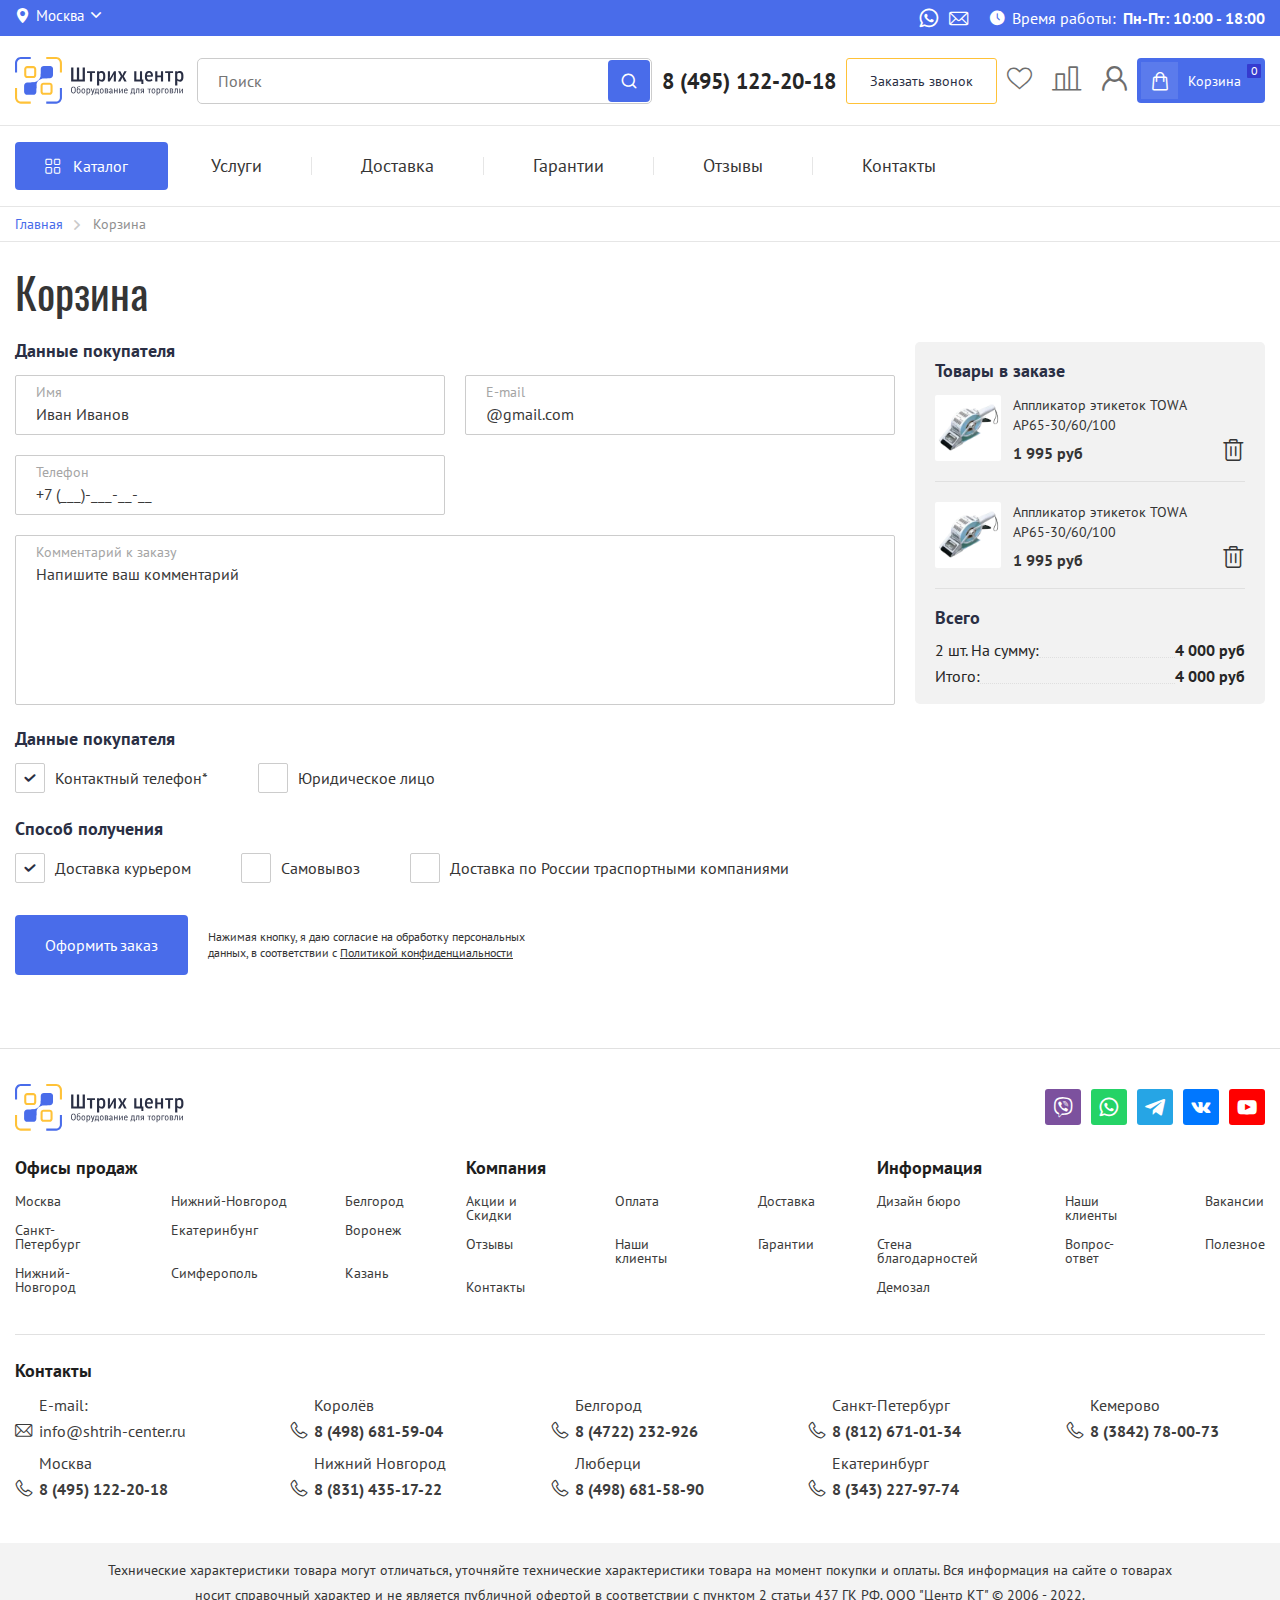
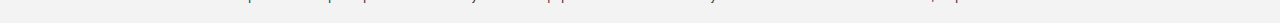
==== cart.html @ 1da23b83 "Add files via upload" ====
<!DOCTYPE html>
<html lang="ru">

<head>
	<title>Главная</title>
	<meta charset="UTF-8">
	<meta name="format-detection" content="telephone=no">
	<link rel="stylesheet" href="css/style.min.css?_v=20230506173852">
	<meta name="viewport" content="width=device-width, initial-scale=1.0">
</head>

<body>
	<div class="wrapper">
		<header class="header" data-scroll="350">
			<!-- <div class="header__mobile">
		<div class="header__menu menu">
			<button type="button" class="menu__icon icon-menu"><span></span></button>
			<nav class="menu__body">
				<ul class="menu__list">
					<li class="menu__item"><a href="" class="menu__link"></a></li>
				</ul>
			</nav>
		</div>
	</div> -->
			<div class="header__top">
				<div class="header__container">

					<div class="header__city">
						<butotn class="header__city-title _icon-arrow">
							<span class="_icon-location-full">Москва</span>
						</butotn>
						<div class="header__city-wrapper" hidden>
							<p class="header__city-wrapper-title">
								Ваш город: <span>Москва</span>
							</p>
							<div class="header__city-list">
								<p class="header__city-list-title">
									Неправильно определили? Выберите из списка:
								</p>
								<ul class="header__city-ul">
									<li><a href="#">Калининград</a></li>
									<li><a href="#">Белгород</a></li>
									<li><a href="#">Самара</a></li>
									<li><a href="#">Курган</a></li>
									<li><a href="#">Краснодар</a></li>
									<li><a href="#">Волгоград</a></li>
									<li><a href="#">Красноярск</a></li>
									<li><a href="#">Тюмень</a></li>
									<li><a href="#">Севастополь</a></li>
								</ul>
							</div>
							<form action="#" class="header__city-form">
								<p class="header__city-form-title">
									Или укажите в строке ниже:
								</p>
								<div class="header__city-input-wrapper">
									<input autocomplete="off" type="text" name="city" data-required data-error="" class="header__city-input input">
									<input type="submit" value="Выбрать" class="header__city-btn blue-btn">
								</div>
							</form>
						</div>
					</div>
					<div class="header__contacts">
						<a href="#" data-popup="#callback" class="header__order-call--top">Заказать звонок</a>

						<div class="header__contacts-links">
							<a href="tel:84951222018" class="header__contact-link _icon-phone"></a>
							<a href="#" class="header__contact-link _icon-whatsapp"></a>
							<a href="mailto:#" class="header__contact-link _icon-mail"></a>
						</div>
						<p class="header__contact-time _icon-clock">
							Время работы: <span>Пн-Пт: 10:00 - 18:00</span>
						</p>
					</div>
				</div>
			</div>
			<div class="header__middle" data-lp>
				<div class="header__container">
					<a href="index.html" class="header__logo">
						<img src="img/logo.svg" alt="logo">
					</a>
					<div class="header__bottom-wrapper">
						<div class="header__catalog catalog catalog--middle">
							<button class="catalog__btn catalog__btn--middle blue-btn _icon-squares">Каталог</button>
							<div class="catalog__wrapper" hidden>
								<div class="catalog__main">
									<div data-tabs class="catalog__tabs-main">
										<nav data-tabs-titles class="catalog__navigation catalog__navigation-main">
											<button type="submit" class="catalog__title _tab-active">
												<div class="catalog__img-wrapper">
													<picture><source srcset="img/mini-icons/1.webp" type="image/webp"><img src="img/mini-icons/1.png" alt="Image"></picture>
												</div>
												<span class="_icon-arrow">Оборудование штрих-кодирования</span>
											</button>
											<button type="submit" class="catalog__title">
												<div class="catalog__img-wrapper">
													<picture><source srcset="img/mini-icons/2.webp" type="image/webp"><img src="img/mini-icons/2.png" alt="Image"></picture>
												</div>
												<span class="_icon-arrow">Банковское оборудование</span>
											</button>
											<button type="submit" class="catalog__title">
												<div class="catalog__img-wrapper">
													<picture><source srcset="img/mini-icons/3.webp" type="image/webp"><img src="img/mini-icons/3.png" alt="Image"></picture>
												</div>
												<span class="_icon-arrow">Электронное торговое оборудование</span>
											</button>
											<button type="submit" class="catalog__title">
												<div class="catalog__img-wrapper">
													<picture><source srcset="img/mini-icons/4.webp" type="image/webp"><img src="img/mini-icons/4.png" alt="Image"></picture>
												</div>
												<span class="_icon-arrow">Оборудование для торговли</span>
											</button>
										</nav>
										<div data-tabs-body class="catalog__content">
											<div class="catalog__body catalog__body--second">
												<div data-tabs class="catalog__tabs">
													<nav data-tabs-titles class="catalog__navigation catalog__navigation--second">
														<button type="submit" class="catalog__title _tab-active">
															<div class="catalog__img-wrapper">
																<picture><source srcset="img/mini-icons/5.webp" type="image/webp"><img src="img/mini-icons/5.png" alt="Image"></picture>
															</div>
															<span class="_icon-arrow">Ручные терминалы сбора данных (2032)</span>
														</button>
														<button type="submit" class="catalog__title">
															<div class="catalog__img-wrapper">
																<picture><source srcset="img/mini-icons/6.webp" type="image/webp"><img src="img/mini-icons/6.png" alt="Image"></picture>
															</div>
															<span class="_icon-arrow">Планшетные терминалы сбора данных (168)</span>
														</button>
														<button type="submit" class="catalog__title">
															<div class="catalog__img-wrapper">
																<picture><source srcset="img/mini-icons/7.webp" type="image/webp"><img src="img/mini-icons/7.png" alt="Image"></picture>
															</div>
															<span class="_icon-arrow">Терминалы сбора данных на транспорт (290)</span>
														</button>
														<button type="submit" class="catalog__title">
															<div class="catalog__img-wrapper">
																<picture><source srcset="img/mini-icons/8.webp" type="image/webp"><img src="img/mini-icons/8.png" alt="Image"></picture>
															</div>
															<span class="_icon-arrow">Научные терминалы сбора данных (110)</span>
														</button>
													</nav>
													<div data-tabs-body class="catalog__content">
														<div class="catalog__body">
															<ul class="catalog__ul">
																<li><a href="#" class="_icon-arrow">
																		Термопринтеры
																	</a></li>
																<li><a href="#" class="_icon-arrow">
																		Термотрансферные принтеры
																	</a></li>
																<li><a href="#" class="_icon-arrow">
																		Настольные принтеры
																	</a></li>
																<li><a href="#" class="_icon-arrow">
																		Коммерческие принтеры
																	</a></li>
																<li><a href="#" class="_icon-arrow">
																		Промышленные принтеры
																	</a></li>
																<li><a href="#" class="_icon-arrow">
																		Мобильные (портативные)принтеры
																	</a></li>
																<li><a href="#" class="_icon-arrow">
																		RFID принтеры
																	</a></li>
																<li><a href="#" class="_icon-arrow">
																		Специальные принтеры
																	</a></li>
															</ul>
														</div>
														<div class="catalog__body">
															<ul class="catalog__ul">
																<li><a href="#" class="_icon-arrow">
																		2 Термопринтеры
																	</a></li>
																<li><a href="#" class="_icon-arrow">
																		2 Термотрансферные принтеры
																	</a></li>
																<li><a href="#" class="_icon-arrow">
																		2 Настольные принтеры
																	</a></li>
																<li><a href="#" class="_icon-arrow">
																		2 Коммерческие принтеры
																	</a></li>
																<li><a href="#" class="_icon-arrow">
																		2 Промышленные принтеры
																	</a></li>
																<li><a href="#" class="_icon-arrow">
																		2 Мобильные (портативные)принтеры
																	</a></li>
																<li><a href="#" class="_icon-arrow">
																		2 RFID принтеры
																	</a></li>
																<li><a href="#" class="_icon-arrow">
																		2 Специальные принтеры
																	</a></li>
															</ul>
														</div>
														<div class="catalog__body">
															<ul class="catalog__ul">
																<li><a href="#" class="_icon-arrow">
																		Термопринтеры
																	</a></li>
																<li><a href="#" class="_icon-arrow">
																		Термотрансферные принтеры
																	</a></li>
																<li><a href="#" class="_icon-arrow">
																		Настольные принтеры
																	</a></li>
																<li><a href="#" class="_icon-arrow">
																		Коммерческие принтеры
																	</a></li>
																<li><a href="#" class="_icon-arrow">
																		Промышленные принтеры
																	</a></li>
																<li><a href="#" class="_icon-arrow">
																		Мобильные (портативные)принтеры
																	</a></li>
																<li><a href="#" class="_icon-arrow">
																		RFID принтеры
																	</a></li>
																<li><a href="#" class="_icon-arrow">
																		Специальные принтеры
																	</a></li>
															</ul>
														</div>
														<div class="catalog__body">
															<ul class="catalog__ul">
																<li><a href="#" class="_icon-arrow">
																		Термопринтеры
																	</a></li>
																<li><a href="#" class="_icon-arrow">
																		Термотрансферные принтеры
																	</a></li>
																<li><a href="#" class="_icon-arrow">
																		Настольные принтеры
																	</a></li>
																<li><a href="#" class="_icon-arrow">
																		Коммерческие принтеры
																	</a></li>
																<li><a href="#" class="_icon-arrow">
																		Промышленные принтеры
																	</a></li>
																<li><a href="#" class="_icon-arrow">
																		Мобильные (портативные)принтеры
																	</a></li>
																<li><a href="#" class="_icon-arrow">
																		RFID принтеры
																	</a></li>
																<li><a href="#" class="_icon-arrow">
																		Специальные принтеры
																	</a></li>
															</ul>
														</div>
													</div>
												</div>
											</div>
											<div class="catalog__body catalog__body--second">
												<div data-tabs class="catalog__tabs">
													<nav data-tabs-titles class="catalog__navigation catalog__navigation--second">
														<button type="submit" class="catalog__title _tab-active">
															<div class="catalog__img-wrapper">
																<picture><source srcset="img/mini-icons/5.webp" type="image/webp"><img src="img/mini-icons/5.png" alt="Image"></picture>
															</div>
															<span class="_icon-arrow">Ручные терминалы сбора данных (2032)</span>
														</button>
														<button type="submit" class="catalog__title">
															<div class="catalog__img-wrapper">
																<picture><source srcset="img/mini-icons/6.webp" type="image/webp"><img src="img/mini-icons/6.png" alt="Image"></picture>
															</div>
															<span class="_icon-arrow">Планшетные терминалы сбора данных (168)</span>
														</button>
														<button type="submit" class="catalog__title">
															<div class="catalog__img-wrapper">
																<picture><source srcset="img/mini-icons/7.webp" type="image/webp"><img src="img/mini-icons/7.png" alt="Image"></picture>
															</div>
															<span class="_icon-arrow">Терминалы сбора данных на транспорт (290)</span>
														</button>
														<button type="submit" class="catalog__title">
															<div class="catalog__img-wrapper">
																<picture><source srcset="img/mini-icons/8.webp" type="image/webp"><img src="img/mini-icons/8.png" alt="Image"></picture>
															</div>
															<span class="_icon-arrow">Научные терминалы сбора данных (110)</span>
														</button>
													</nav>
													<div data-tabs-body class="catalog__content">
														<div class="catalog__body">
															<ul class="catalog__ul">
																<li><a href="#" class="_icon-arrow">
																		Термопринтеры
																	</a></li>
																<li><a href="#" class="_icon-arrow">
																		Термотрансферные принтеры
																	</a></li>
																<li><a href="#" class="_icon-arrow">
																		Настольные принтеры
																	</a></li>
																<li><a href="#" class="_icon-arrow">
																		Коммерческие принтеры
																	</a></li>
																<li><a href="#" class="_icon-arrow">
																		Промышленные принтеры
																	</a></li>
																<li><a href="#" class="_icon-arrow">
																		Мобильные (портативные)принтеры
																	</a></li>
																<li><a href="#" class="_icon-arrow">
																		RFID принтеры
																	</a></li>
																<li><a href="#" class="_icon-arrow">
																		Специальные принтеры
																	</a></li>
															</ul>
														</div>
														<div class="catalog__body">
															<ul class="catalog__ul">
																<li><a href="#" class="_icon-arrow">
																		2 Термопринтеры
																	</a></li>
																<li><a href="#" class="_icon-arrow">
																		2 Термотрансферные принтеры
																	</a></li>
																<li><a href="#" class="_icon-arrow">
																		2 Настольные принтеры
																	</a></li>
																<li><a href="#" class="_icon-arrow">
																		2 Коммерческие принтеры
																	</a></li>
																<li><a href="#" class="_icon-arrow">
																		2 Промышленные принтеры
																	</a></li>
																<li><a href="#" class="_icon-arrow">
																		2 Мобильные (портативные)принтеры
																	</a></li>
																<li><a href="#" class="_icon-arrow">
																		2 RFID принтеры
																	</a></li>
																<li><a href="#" class="_icon-arrow">
																		2 Специальные принтеры
																	</a></li>
															</ul>
														</div>
														<div class="catalog__body">
															<ul class="catalog__ul">
																<li><a href="#" class="_icon-arrow">
																		Термопринтеры
																	</a></li>
																<li><a href="#" class="_icon-arrow">
																		Термотрансферные принтеры
																	</a></li>
																<li><a href="#" class="_icon-arrow">
																		Настольные принтеры
																	</a></li>
																<li><a href="#" class="_icon-arrow">
																		Коммерческие принтеры
																	</a></li>
																<li><a href="#" class="_icon-arrow">
																		Промышленные принтеры
																	</a></li>
																<li><a href="#" class="_icon-arrow">
																		Мобильные (портативные)принтеры
																	</a></li>
																<li><a href="#" class="_icon-arrow">
																		RFID принтеры
																	</a></li>
																<li><a href="#" class="_icon-arrow">
																		Специальные принтеры
																	</a></li>
															</ul>
														</div>
														<div class="catalog__body">
															<ul class="catalog__ul">
																<li><a href="#" class="_icon-arrow">
																		Термопринтеры
																	</a></li>
																<li><a href="#" class="_icon-arrow">
																		Термотрансферные принтеры
																	</a></li>
																<li><a href="#" class="_icon-arrow">
																		Настольные принтеры
																	</a></li>
																<li><a href="#" class="_icon-arrow">
																		Коммерческие принтеры
																	</a></li>
																<li><a href="#" class="_icon-arrow">
																		Промышленные принтеры
																	</a></li>
																<li><a href="#" class="_icon-arrow">
																		Мобильные (портативные)принтеры
																	</a></li>
																<li><a href="#" class="_icon-arrow">
																		RFID принтеры
																	</a></li>
																<li><a href="#" class="_icon-arrow">
																		Специальные принтеры
																	</a></li>
															</ul>
														</div>
													</div>
												</div>
											</div>
											<div class="catalog__body catalog__body--second">
												<div data-tabs class="catalog__tabs">
													<nav data-tabs-titles class="catalog__navigation catalog__navigation--second">
														<button type="submit" class="catalog__title _tab-active">
															<div class="catalog__img-wrapper">
																<picture><source srcset="img/mini-icons/5.webp" type="image/webp"><img src="img/mini-icons/5.png" alt="Image"></picture>
															</div>
															<span class="_icon-arrow">Ручные терминалы сбора данных (2032)</span>
														</button>
														<button type="submit" class="catalog__title">
															<div class="catalog__img-wrapper">
																<picture><source srcset="img/mini-icons/6.webp" type="image/webp"><img src="img/mini-icons/6.png" alt="Image"></picture>
															</div>
															<span class="_icon-arrow">Планшетные терминалы сбора данных (168)</span>
														</button>
														<button type="submit" class="catalog__title">
															<div class="catalog__img-wrapper">
																<picture><source srcset="img/mini-icons/7.webp" type="image/webp"><img src="img/mini-icons/7.png" alt="Image"></picture>
															</div>
															<span class="_icon-arrow">Терминалы сбора данных на транспорт (290)</span>
														</button>
														<button type="submit" class="catalog__title">
															<div class="catalog__img-wrapper">
																<picture><source srcset="img/mini-icons/8.webp" type="image/webp"><img src="img/mini-icons/8.png" alt="Image"></picture>
															</div>
															<span class="_icon-arrow">Научные терминалы сбора данных (110)</span>
														</button>
													</nav>
													<div data-tabs-body class="catalog__content">
														<div class="catalog__body">
															<ul class="catalog__ul">
																<li><a href="#" class="_icon-arrow">
																		Термопринтеры
																	</a></li>
																<li><a href="#" class="_icon-arrow">
																		Термотрансферные принтеры
																	</a></li>
																<li><a href="#" class="_icon-arrow">
																		Настольные принтеры
																	</a></li>
																<li><a href="#" class="_icon-arrow">
																		Коммерческие принтеры
																	</a></li>
																<li><a href="#" class="_icon-arrow">
																		Промышленные принтеры
																	</a></li>
																<li><a href="#" class="_icon-arrow">
																		Мобильные (портативные)принтеры
																	</a></li>
																<li><a href="#" class="_icon-arrow">
																		RFID принтеры
																	</a></li>
																<li><a href="#" class="_icon-arrow">
																		Специальные принтеры
																	</a></li>
															</ul>
														</div>
														<div class="catalog__body">
															<ul class="catalog__ul">
																<li><a href="#" class="_icon-arrow">
																		2 Термопринтеры
																	</a></li>
																<li><a href="#" class="_icon-arrow">
																		2 Термотрансферные принтеры
																	</a></li>
																<li><a href="#" class="_icon-arrow">
																		2 Настольные принтеры
																	</a></li>
																<li><a href="#" class="_icon-arrow">
																		2 Коммерческие принтеры
																	</a></li>
																<li><a href="#" class="_icon-arrow">
																		2 Промышленные принтеры
																	</a></li>
																<li><a href="#" class="_icon-arrow">
																		2 Мобильные (портативные)принтеры
																	</a></li>
																<li><a href="#" class="_icon-arrow">
																		2 RFID принтеры
																	</a></li>
																<li><a href="#" class="_icon-arrow">
																		2 Специальные принтеры
																	</a></li>
															</ul>
														</div>
														<div class="catalog__body">
															<ul class="catalog__ul">
																<li><a href="#" class="_icon-arrow">
																		Термопринтеры
																	</a></li>
																<li><a href="#" class="_icon-arrow">
																		Термотрансферные принтеры
																	</a></li>
																<li><a href="#" class="_icon-arrow">
																		Настольные принтеры
																	</a></li>
																<li><a href="#" class="_icon-arrow">
																		Коммерческие принтеры
																	</a></li>
																<li><a href="#" class="_icon-arrow">
																		Промышленные принтеры
																	</a></li>
																<li><a href="#" class="_icon-arrow">
																		Мобильные (портативные)принтеры
																	</a></li>
																<li><a href="#" class="_icon-arrow">
																		RFID принтеры
																	</a></li>
																<li><a href="#" class="_icon-arrow">
																		Специальные принтеры
																	</a></li>
															</ul>
														</div>
														<div class="catalog__body">
															<ul class="catalog__ul">
																<li><a href="#" class="_icon-arrow">
																		Термопринтеры
																	</a></li>
																<li><a href="#" class="_icon-arrow">
																		Термотрансферные принтеры
																	</a></li>
																<li><a href="#" class="_icon-arrow">
																		Настольные принтеры
																	</a></li>
																<li><a href="#" class="_icon-arrow">
																		Коммерческие принтеры
																	</a></li>
																<li><a href="#" class="_icon-arrow">
																		Промышленные принтеры
																	</a></li>
																<li><a href="#" class="_icon-arrow">
																		Мобильные (портативные)принтеры
																	</a></li>
																<li><a href="#" class="_icon-arrow">
																		RFID принтеры
																	</a></li>
																<li><a href="#" class="_icon-arrow">
																		Специальные принтеры
																	</a></li>
															</ul>
														</div>
													</div>
												</div>
											</div>
											<div class="catalog__body catalog__body--second">
												<div data-tabs class="catalog__tabs">
													<nav data-tabs-titles class="catalog__navigation catalog__navigation--second">
														<button type="submit" class="catalog__title _tab-active">
															<div class="catalog__img-wrapper">
																<picture><source srcset="img/mini-icons/5.webp" type="image/webp"><img src="img/mini-icons/5.png" alt="Image"></picture>
															</div>
															<span class="_icon-arrow">Ручные терминалы сбора данных (2032)</span>
														</button>
														<button type="submit" class="catalog__title">
															<div class="catalog__img-wrapper">
																<picture><source srcset="img/mini-icons/6.webp" type="image/webp"><img src="img/mini-icons/6.png" alt="Image"></picture>
															</div>
															<span class="_icon-arrow">Планшетные терминалы сбора данных (168)</span>
														</button>
														<button type="submit" class="catalog__title">
															<div class="catalog__img-wrapper">
																<picture><source srcset="img/mini-icons/7.webp" type="image/webp"><img src="img/mini-icons/7.png" alt="Image"></picture>
															</div>
															<span class="_icon-arrow">Терминалы сбора данных на транспорт (290)</span>
														</button>
														<button type="submit" class="catalog__title">
															<div class="catalog__img-wrapper">
																<picture><source srcset="img/mini-icons/8.webp" type="image/webp"><img src="img/mini-icons/8.png" alt="Image"></picture>
															</div>
															<span class="_icon-arrow">Научные терминалы сбора данных (110)</span>
														</button>
													</nav>
													<div data-tabs-body class="catalog__content">
														<div class="catalog__body">
															<ul class="catalog__ul">
																<li><a href="#" class="_icon-arrow">
																		Термопринтеры
																	</a></li>
																<li><a href="#" class="_icon-arrow">
																		Термотрансферные принтеры
																	</a></li>
																<li><a href="#" class="_icon-arrow">
																		Настольные принтеры
																	</a></li>
																<li><a href="#" class="_icon-arrow">
																		Коммерческие принтеры
																	</a></li>
																<li><a href="#" class="_icon-arrow">
																		Промышленные принтеры
																	</a></li>
																<li><a href="#" class="_icon-arrow">
																		Мобильные (портативные)принтеры
																	</a></li>
																<li><a href="#" class="_icon-arrow">
																		RFID принтеры
																	</a></li>
																<li><a href="#" class="_icon-arrow">
																		Специальные принтеры
																	</a></li>
															</ul>
														</div>
														<div class="catalog__body">
															<ul class="catalog__ul">
																<li><a href="#" class="_icon-arrow">
																		2 Термопринтеры
																	</a></li>
																<li><a href="#" class="_icon-arrow">
																		2 Термотрансферные принтеры
																	</a></li>
																<li><a href="#" class="_icon-arrow">
																		2 Настольные принтеры
																	</a></li>
																<li><a href="#" class="_icon-arrow">
																		2 Коммерческие принтеры
																	</a></li>
																<li><a href="#" class="_icon-arrow">
																		2 Промышленные принтеры
																	</a></li>
																<li><a href="#" class="_icon-arrow">
																		2 Мобильные (портативные)принтеры
																	</a></li>
																<li><a href="#" class="_icon-arrow">
																		2 RFID принтеры
																	</a></li>
																<li><a href="#" class="_icon-arrow">
																		2 Специальные принтеры
																	</a></li>
															</ul>
														</div>
														<div class="catalog__body">
															<ul class="catalog__ul">
																<li><a href="#" class="_icon-arrow">
																		Термопринтеры
																	</a></li>
																<li><a href="#" class="_icon-arrow">
																		Термотрансферные принтеры
																	</a></li>
																<li><a href="#" class="_icon-arrow">
																		Настольные принтеры
																	</a></li>
																<li><a href="#" class="_icon-arrow">
																		Коммерческие принтеры
																	</a></li>
																<li><a href="#" class="_icon-arrow">
																		Промышленные принтеры
																	</a></li>
																<li><a href="#" class="_icon-arrow">
																		Мобильные (портативные)принтеры
																	</a></li>
																<li><a href="#" class="_icon-arrow">
																		RFID принтеры
																	</a></li>
																<li><a href="#" class="_icon-arrow">
																		Специальные принтеры
																	</a></li>
															</ul>
														</div>
														<div class="catalog__body">
															<ul class="catalog__ul">
																<li><a href="#" class="_icon-arrow">
																		Термопринтеры
																	</a></li>
																<li><a href="#" class="_icon-arrow">
																		Термотрансферные принтеры
																	</a></li>
																<li><a href="#" class="_icon-arrow">
																		Настольные принтеры
																	</a></li>
																<li><a href="#" class="_icon-arrow">
																		Коммерческие принтеры
																	</a></li>
																<li><a href="#" class="_icon-arrow">
																		Промышленные принтеры
																	</a></li>
																<li><a href="#" class="_icon-arrow">
																		Мобильные (портативные)принтеры
																	</a></li>
																<li><a href="#" class="_icon-arrow">
																		RFID принтеры
																	</a></li>
																<li><a href="#" class="_icon-arrow">
																		Специальные принтеры
																	</a></li>
															</ul>
														</div>
													</div>
												</div>
											</div>
										</div>
									</div>
									<div class="catalog__recomended">
										<p class="catalog__rec-title">
											Рекомендуем
										</p>
										<div class="catalog__rec-card">
											<div class="catalog__rec-img">
												<picture><source srcset="img/items/1.webp" type="image/webp"><img src="img/items/1.png" alt="Апликатор этикеток"></picture>
											</div>
											<p class="catalog__rec-card-title">
												Аппликатор этикеток TOWA <br> AP65-30/60/100
											</p>
											<p class="catalog__rec-price">
												6 200 руб
											</p>
										</div>
									</div>
								</div>
							</div>
						</div>
						<nav class="header__nav">
							<ul class="header__nav-ul">
								<li><a href="#">
										Услуги
									</a></li>
								<li><a href="#">
										Доставка
									</a></li>
								<li><a href="#">
										Гарантии
									</a></li>
								<li><a href="#">
										Отзывы
									</a></li>
								<li><a href="#">
										Контакты
									</a></li>
							</ul>
						</nav>
					</div>

					<div class="header__search-wrapper">
						<form action="#" class="header__search">
							<input autocomplete="off" type="text" name="search" data-required data-error placeholder="Поиск" class="header__search-input input">
							<button class="header__search-btn _icon-search"></button>
						</form>
						<div class="header__search-slide-block" hidden>
							<ul class="header__search-list">
								<li><a href="#">
										принтер
									</a></li>
								<li><a href="#">
										принтер цветной
									</a></li>
								<li><a href="#">
										принтер лазерный
									</a></li>
								<li><a href="#">
										принтер лазерный цветной
									</a></li>
								<li><a href="#">
										принтер этикеток
									</a></li>
							</ul>
							<ul class="header__search-items-list">
								<li>
									<a href="#">
										<div class="header__search-img">
											<picture><source srcset="img/mini-icons/9.webp" type="image/webp"><img src="img/mini-icons/9.png" alt="Image"></picture>
										</div>
										<p>
											<span class="header__search-item-title">Принтеры и МФУ</span>
										</p>
									</a>
								</li>
								<li>
									<a href="#">
										<div class="header__search-img">
											<picture><source srcset="img/mini-icons/10.webp" type="image/webp"><img src="img/mini-icons/10.png" alt="Image"></picture>
										</div>
										<p>
											<span class="header__search-item-title">Принтеры чеков, этикеток, штрих-кода</span>
										</p>
									</a>
								</li>
							</ul>
							<ul class="header__search-items-list">
								<li>
									<a href="#">
										<div class="header__search-img">
											<picture><source srcset="img/mini-icons/11.webp" type="image/webp"><img src="img/mini-icons/11.png" alt="Image"></picture>
										</div>
										<p>
											<span class="header__search-item-title">МФУ стрйное HP DeskJet 2320, цветн.,24</span>
											<span class="header__search-price">От 6 690₽</span>
										</p>
									</a>
								</li>
								<li>
									<a href="#">
										<div class="header__search-img">
											<picture><source srcset="img/mini-icons/12.webp" type="image/webp"><img src="img/mini-icons/12.png" alt="Image"></picture>
										</div>
										<p>
											<span class="header__search-item-title">Принтер лазерный Pantum P2516/P2518, ч/б, А4</span>
											<span class="header__search-price">От 7 259₽</span>
										</p>
									</a>
								</li>
								<li>
									<a href="#">
										<div class="header__search-img">
											<picture><source srcset="img/mini-icons/13.webp" type="image/webp"><img src="img/mini-icons/13.png" alt="Image"></picture>
										</div>
										<p>
											<span class="header__search-item-title">МФУ стрйное HP DeskJet 2320, цветн.,24</span>
											<span class="header__search-price">От 6 690₽</span>
										</p>
									</a>
								</li>
								<li>
									<a href="#">
										<div class="header__search-img">
											<picture><source srcset="img/mini-icons/14.webp" type="image/webp"><img src="img/mini-icons/14.png" alt="Image"></picture>
										</div>
										<p>
											<span class="header__search-item-title">Принтер лазерный Pantum P2516/P2518, ч/б, А4</span>
											<span class="header__search-price">От 7 259₽</span>
										</p>
									</a>
								</li>
							</ul>
						</div>
					</div>
					<a href="tel:84951222018" class="header__phone">8 (495) 122-20-18</a>
					<a href="#" data-popup="#callback" class="header__order-call orange-border-btn">Заказать звонок</a>
					<div class="header__user-links">
						<a href="#" class="header__user-link _icon-heart"></a>
						<a href="#" class="header__user-link _icon-graph"></a>
						<a href="#" class="header__user-link _icon-user"></a>
					</div>
					<a href="#" class="header__cart-block">
						<span class="header__cart-icon _icon-cart"></span>
						<span class="header__cart-text">Корзина</span>
						<span class="header__cart-count">0</span>
					</a>
				</div>
			</div>
			<div class="header__bottom">
				<div class="header__container">
					<div class="header__bottom-wrapper">
						<div class="header__catalog catalog catalog--bottom">
							<button class="catalog__btn catalog__btn--bottom blue-btn _icon-squares">Каталог</button>
							<div class="catalog__wrapper" hidden>
								<div class="catalog__main">
									<div data-tabs class="catalog__tabs-main">
										<nav data-tabs-titles class="catalog__navigation catalog__navigation-main">
											<button type="submit" class="catalog__title _tab-active">
												<div class="catalog__img-wrapper">
													<picture><source srcset="img/mini-icons/1.webp" type="image/webp"><img src="img/mini-icons/1.png" alt="Image"></picture>
												</div>
												<span class="_icon-arrow">Оборудование штрих-кодирования</span>
											</button>
											<button type="submit" class="catalog__title">
												<div class="catalog__img-wrapper">
													<picture><source srcset="img/mini-icons/2.webp" type="image/webp"><img src="img/mini-icons/2.png" alt="Image"></picture>
												</div>
												<span class="_icon-arrow">Банковское оборудование</span>
											</button>
											<button type="submit" class="catalog__title">
												<div class="catalog__img-wrapper">
													<picture><source srcset="img/mini-icons/3.webp" type="image/webp"><img src="img/mini-icons/3.png" alt="Image"></picture>
												</div>
												<span class="_icon-arrow">Электронное торговое оборудование</span>
											</button>
											<button type="submit" class="catalog__title">
												<div class="catalog__img-wrapper">
													<picture><source srcset="img/mini-icons/4.webp" type="image/webp"><img src="img/mini-icons/4.png" alt="Image"></picture>
												</div>
												<span class="_icon-arrow">Оборудование для торговли</span>
											</button>
										</nav>
										<div data-tabs-body class="catalog__content">
											<div class="catalog__body catalog__body--second">
												<div data-tabs class="catalog__tabs">
													<nav data-tabs-titles class="catalog__navigation catalog__navigation--second">
														<button type="submit" class="catalog__title _tab-active">
															<div class="catalog__img-wrapper">
																<picture><source srcset="img/mini-icons/5.webp" type="image/webp"><img src="img/mini-icons/5.png" alt="Image"></picture>
															</div>
															<span class="_icon-arrow">Ручные терминалы сбора данных (2032)</span>
														</button>
														<button type="submit" class="catalog__title">
															<div class="catalog__img-wrapper">
																<picture><source srcset="img/mini-icons/6.webp" type="image/webp"><img src="img/mini-icons/6.png" alt="Image"></picture>
															</div>
															<span class="_icon-arrow">Планшетные терминалы сбора данных (168)</span>
														</button>
														<button type="submit" class="catalog__title">
															<div class="catalog__img-wrapper">
																<picture><source srcset="img/mini-icons/7.webp" type="image/webp"><img src="img/mini-icons/7.png" alt="Image"></picture>
															</div>
															<span class="_icon-arrow">Терминалы сбора данных на транспорт (290)</span>
														</button>
														<button type="submit" class="catalog__title">
															<div class="catalog__img-wrapper">
																<picture><source srcset="img/mini-icons/8.webp" type="image/webp"><img src="img/mini-icons/8.png" alt="Image"></picture>
															</div>
															<span class="_icon-arrow">Научные терминалы сбора данных (110)</span>
														</button>
													</nav>
													<div data-tabs-body class="catalog__content">
														<div class="catalog__body">
															<ul class="catalog__ul">
																<li><a href="#" class="_icon-arrow">
																		Термопринтеры
																	</a></li>
																<li><a href="#" class="_icon-arrow">
																		Термотрансферные принтеры
																	</a></li>
																<li><a href="#" class="_icon-arrow">
																		Настольные принтеры
																	</a></li>
																<li><a href="#" class="_icon-arrow">
																		Коммерческие принтеры
																	</a></li>
																<li><a href="#" class="_icon-arrow">
																		Промышленные принтеры
																	</a></li>
																<li><a href="#" class="_icon-arrow">
																		Мобильные (портативные)принтеры
																	</a></li>
																<li><a href="#" class="_icon-arrow">
																		RFID принтеры
																	</a></li>
																<li><a href="#" class="_icon-arrow">
																		Специальные принтеры
																	</a></li>
															</ul>
														</div>
														<div class="catalog__body">
															<ul class="catalog__ul">
																<li><a href="#" class="_icon-arrow">
																		2 Термопринтеры
																	</a></li>
																<li><a href="#" class="_icon-arrow">
																		2 Термотрансферные принтеры
																	</a></li>
																<li><a href="#" class="_icon-arrow">
																		2 Настольные принтеры
																	</a></li>
																<li><a href="#" class="_icon-arrow">
																		2 Коммерческие принтеры
																	</a></li>
																<li><a href="#" class="_icon-arrow">
																		2 Промышленные принтеры
																	</a></li>
																<li><a href="#" class="_icon-arrow">
																		2 Мобильные (портативные)принтеры
																	</a></li>
																<li><a href="#" class="_icon-arrow">
																		2 RFID принтеры
																	</a></li>
																<li><a href="#" class="_icon-arrow">
																		2 Специальные принтеры
																	</a></li>
															</ul>
														</div>
														<div class="catalog__body">
															<ul class="catalog__ul">
																<li><a href="#" class="_icon-arrow">
																		Термопринтеры
																	</a></li>
																<li><a href="#" class="_icon-arrow">
																		Термотрансферные принтеры
																	</a></li>
																<li><a href="#" class="_icon-arrow">
																		Настольные принтеры
																	</a></li>
																<li><a href="#" class="_icon-arrow">
																		Коммерческие принтеры
																	</a></li>
																<li><a href="#" class="_icon-arrow">
																		Промышленные принтеры
																	</a></li>
																<li><a href="#" class="_icon-arrow">
																		Мобильные (портативные)принтеры
																	</a></li>
																<li><a href="#" class="_icon-arrow">
																		RFID принтеры
																	</a></li>
																<li><a href="#" class="_icon-arrow">
																		Специальные принтеры
																	</a></li>
															</ul>
														</div>
														<div class="catalog__body">
															<ul class="catalog__ul">
																<li><a href="#" class="_icon-arrow">
																		Термопринтеры
																	</a></li>
																<li><a href="#" class="_icon-arrow">
																		Термотрансферные принтеры
																	</a></li>
																<li><a href="#" class="_icon-arrow">
																		Настольные принтеры
																	</a></li>
																<li><a href="#" class="_icon-arrow">
																		Коммерческие принтеры
																	</a></li>
																<li><a href="#" class="_icon-arrow">
																		Промышленные принтеры
																	</a></li>
																<li><a href="#" class="_icon-arrow">
																		Мобильные (портативные)принтеры
																	</a></li>
																<li><a href="#" class="_icon-arrow">
																		RFID принтеры
																	</a></li>
																<li><a href="#" class="_icon-arrow">
																		Специальные принтеры
																	</a></li>
															</ul>
														</div>
													</div>
												</div>
											</div>
											<div class="catalog__body catalog__body--second">
												<div data-tabs class="catalog__tabs">
													<nav data-tabs-titles class="catalog__navigation catalog__navigation--second">
														<button type="submit" class="catalog__title _tab-active">
															<div class="catalog__img-wrapper">
																<picture><source srcset="img/mini-icons/5.webp" type="image/webp"><img src="img/mini-icons/5.png" alt="Image"></picture>
															</div>
															<span class="_icon-arrow">Ручные терминалы сбора данных (2032)</span>
														</button>
														<button type="submit" class="catalog__title">
															<div class="catalog__img-wrapper">
																<picture><source srcset="img/mini-icons/6.webp" type="image/webp"><img src="img/mini-icons/6.png" alt="Image"></picture>
															</div>
															<span class="_icon-arrow">Планшетные терминалы сбора данных (168)</span>
														</button>
														<button type="submit" class="catalog__title">
															<div class="catalog__img-wrapper">
																<picture><source srcset="img/mini-icons/7.webp" type="image/webp"><img src="img/mini-icons/7.png" alt="Image"></picture>
															</div>
															<span class="_icon-arrow">Терминалы сбора данных на транспорт (290)</span>
														</button>
														<button type="submit" class="catalog__title">
															<div class="catalog__img-wrapper">
																<picture><source srcset="img/mini-icons/8.webp" type="image/webp"><img src="img/mini-icons/8.png" alt="Image"></picture>
															</div>
															<span class="_icon-arrow">Научные терминалы сбора данных (110)</span>
														</button>
													</nav>
													<div data-tabs-body class="catalog__content">
														<div class="catalog__body">
															<ul class="catalog__ul">
																<li><a href="#" class="_icon-arrow">
																		Термопринтеры
																	</a></li>
																<li><a href="#" class="_icon-arrow">
																		Термотрансферные принтеры
																	</a></li>
																<li><a href="#" class="_icon-arrow">
																		Настольные принтеры
																	</a></li>
																<li><a href="#" class="_icon-arrow">
																		Коммерческие принтеры
																	</a></li>
																<li><a href="#" class="_icon-arrow">
																		Промышленные принтеры
																	</a></li>
																<li><a href="#" class="_icon-arrow">
																		Мобильные (портативные)принтеры
																	</a></li>
																<li><a href="#" class="_icon-arrow">
																		RFID принтеры
																	</a></li>
																<li><a href="#" class="_icon-arrow">
																		Специальные принтеры
																	</a></li>
															</ul>
														</div>
														<div class="catalog__body">
															<ul class="catalog__ul">
																<li><a href="#" class="_icon-arrow">
																		2 Термопринтеры
																	</a></li>
																<li><a href="#" class="_icon-arrow">
																		2 Термотрансферные принтеры
																	</a></li>
																<li><a href="#" class="_icon-arrow">
																		2 Настольные принтеры
																	</a></li>
																<li><a href="#" class="_icon-arrow">
																		2 Коммерческие принтеры
																	</a></li>
																<li><a href="#" class="_icon-arrow">
																		2 Промышленные принтеры
																	</a></li>
																<li><a href="#" class="_icon-arrow">
																		2 Мобильные (портативные)принтеры
																	</a></li>
																<li><a href="#" class="_icon-arrow">
																		2 RFID принтеры
																	</a></li>
																<li><a href="#" class="_icon-arrow">
																		2 Специальные принтеры
																	</a></li>
															</ul>
														</div>
														<div class="catalog__body">
															<ul class="catalog__ul">
																<li><a href="#" class="_icon-arrow">
																		Термопринтеры
																	</a></li>
																<li><a href="#" class="_icon-arrow">
																		Термотрансферные принтеры
																	</a></li>
																<li><a href="#" class="_icon-arrow">
																		Настольные принтеры
																	</a></li>
																<li><a href="#" class="_icon-arrow">
																		Коммерческие принтеры
																	</a></li>
																<li><a href="#" class="_icon-arrow">
																		Промышленные принтеры
																	</a></li>
																<li><a href="#" class="_icon-arrow">
																		Мобильные (портативные)принтеры
																	</a></li>
																<li><a href="#" class="_icon-arrow">
																		RFID принтеры
																	</a></li>
																<li><a href="#" class="_icon-arrow">
																		Специальные принтеры
																	</a></li>
															</ul>
														</div>
														<div class="catalog__body">
															<ul class="catalog__ul">
																<li><a href="#" class="_icon-arrow">
																		Термопринтеры
																	</a></li>
																<li><a href="#" class="_icon-arrow">
																		Термотрансферные принтеры
																	</a></li>
																<li><a href="#" class="_icon-arrow">
																		Настольные принтеры
																	</a></li>
																<li><a href="#" class="_icon-arrow">
																		Коммерческие принтеры
																	</a></li>
																<li><a href="#" class="_icon-arrow">
																		Промышленные принтеры
																	</a></li>
																<li><a href="#" class="_icon-arrow">
																		Мобильные (портативные)принтеры
																	</a></li>
																<li><a href="#" class="_icon-arrow">
																		RFID принтеры
																	</a></li>
																<li><a href="#" class="_icon-arrow">
																		Специальные принтеры
																	</a></li>
															</ul>
														</div>
													</div>
												</div>
											</div>
											<div class="catalog__body catalog__body--second">
												<div data-tabs class="catalog__tabs">
													<nav data-tabs-titles class="catalog__navigation catalog__navigation--second">
														<button type="submit" class="catalog__title _tab-active">
															<div class="catalog__img-wrapper">
																<picture><source srcset="img/mini-icons/5.webp" type="image/webp"><img src="img/mini-icons/5.png" alt="Image"></picture>
															</div>
															<span class="_icon-arrow">Ручные терминалы сбора данных (2032)</span>
														</button>
														<button type="submit" class="catalog__title">
															<div class="catalog__img-wrapper">
																<picture><source srcset="img/mini-icons/6.webp" type="image/webp"><img src="img/mini-icons/6.png" alt="Image"></picture>
															</div>
															<span class="_icon-arrow">Планшетные терминалы сбора данных (168)</span>
														</button>
														<button type="submit" class="catalog__title">
															<div class="catalog__img-wrapper">
																<picture><source srcset="img/mini-icons/7.webp" type="image/webp"><img src="img/mini-icons/7.png" alt="Image"></picture>
															</div>
															<span class="_icon-arrow">Терминалы сбора данных на транспорт (290)</span>
														</button>
														<button type="submit" class="catalog__title">
															<div class="catalog__img-wrapper">
																<picture><source srcset="img/mini-icons/8.webp" type="image/webp"><img src="img/mini-icons/8.png" alt="Image"></picture>
															</div>
															<span class="_icon-arrow">Научные терминалы сбора данных (110)</span>
														</button>
													</nav>
													<div data-tabs-body class="catalog__content">
														<div class="catalog__body">
															<ul class="catalog__ul">
																<li><a href="#" class="_icon-arrow">
																		Термопринтеры
																	</a></li>
																<li><a href="#" class="_icon-arrow">
																		Термотрансферные принтеры
																	</a></li>
																<li><a href="#" class="_icon-arrow">
																		Настольные принтеры
																	</a></li>
																<li><a href="#" class="_icon-arrow">
																		Коммерческие принтеры
																	</a></li>
																<li><a href="#" class="_icon-arrow">
																		Промышленные принтеры
																	</a></li>
																<li><a href="#" class="_icon-arrow">
																		Мобильные (портативные)принтеры
																	</a></li>
																<li><a href="#" class="_icon-arrow">
																		RFID принтеры
																	</a></li>
																<li><a href="#" class="_icon-arrow">
																		Специальные принтеры
																	</a></li>
															</ul>
														</div>
														<div class="catalog__body">
															<ul class="catalog__ul">
																<li><a href="#" class="_icon-arrow">
																		2 Термопринтеры
																	</a></li>
																<li><a href="#" class="_icon-arrow">
																		2 Термотрансферные принтеры
																	</a></li>
																<li><a href="#" class="_icon-arrow">
																		2 Настольные принтеры
																	</a></li>
																<li><a href="#" class="_icon-arrow">
																		2 Коммерческие принтеры
																	</a></li>
																<li><a href="#" class="_icon-arrow">
																		2 Промышленные принтеры
																	</a></li>
																<li><a href="#" class="_icon-arrow">
																		2 Мобильные (портативные)принтеры
																	</a></li>
																<li><a href="#" class="_icon-arrow">
																		2 RFID принтеры
																	</a></li>
																<li><a href="#" class="_icon-arrow">
																		2 Специальные принтеры
																	</a></li>
															</ul>
														</div>
														<div class="catalog__body">
															<ul class="catalog__ul">
																<li><a href="#" class="_icon-arrow">
																		Термопринтеры
																	</a></li>
																<li><a href="#" class="_icon-arrow">
																		Термотрансферные принтеры
																	</a></li>
																<li><a href="#" class="_icon-arrow">
																		Настольные принтеры
																	</a></li>
																<li><a href="#" class="_icon-arrow">
																		Коммерческие принтеры
																	</a></li>
																<li><a href="#" class="_icon-arrow">
																		Промышленные принтеры
																	</a></li>
																<li><a href="#" class="_icon-arrow">
																		Мобильные (портативные)принтеры
																	</a></li>
																<li><a href="#" class="_icon-arrow">
																		RFID принтеры
																	</a></li>
																<li><a href="#" class="_icon-arrow">
																		Специальные принтеры
																	</a></li>
															</ul>
														</div>
														<div class="catalog__body">
															<ul class="catalog__ul">
																<li><a href="#" class="_icon-arrow">
																		Термопринтеры
																	</a></li>
																<li><a href="#" class="_icon-arrow">
																		Термотрансферные принтеры
																	</a></li>
																<li><a href="#" class="_icon-arrow">
																		Настольные принтеры
																	</a></li>
																<li><a href="#" class="_icon-arrow">
																		Коммерческие принтеры
																	</a></li>
																<li><a href="#" class="_icon-arrow">
																		Промышленные принтеры
																	</a></li>
																<li><a href="#" class="_icon-arrow">
																		Мобильные (портативные)принтеры
																	</a></li>
																<li><a href="#" class="_icon-arrow">
																		RFID принтеры
																	</a></li>
																<li><a href="#" class="_icon-arrow">
																		Специальные принтеры
																	</a></li>
															</ul>
														</div>
													</div>
												</div>
											</div>
											<div class="catalog__body catalog__body--second">
												<div data-tabs class="catalog__tabs">
													<nav data-tabs-titles class="catalog__navigation catalog__navigation--second">
														<button type="submit" class="catalog__title _tab-active">
															<div class="catalog__img-wrapper">
																<picture><source srcset="img/mini-icons/5.webp" type="image/webp"><img src="img/mini-icons/5.png" alt="Image"></picture>
															</div>
															<span class="_icon-arrow">Ручные терминалы сбора данных (2032)</span>
														</button>
														<button type="submit" class="catalog__title">
															<div class="catalog__img-wrapper">
																<picture><source srcset="img/mini-icons/6.webp" type="image/webp"><img src="img/mini-icons/6.png" alt="Image"></picture>
															</div>
															<span class="_icon-arrow">Планшетные терминалы сбора данных (168)</span>
														</button>
														<button type="submit" class="catalog__title">
															<div class="catalog__img-wrapper">
																<picture><source srcset="img/mini-icons/7.webp" type="image/webp"><img src="img/mini-icons/7.png" alt="Image"></picture>
															</div>
															<span class="_icon-arrow">Терминалы сбора данных на транспорт (290)</span>
														</button>
														<button type="submit" class="catalog__title">
															<div class="catalog__img-wrapper">
																<picture><source srcset="img/mini-icons/8.webp" type="image/webp"><img src="img/mini-icons/8.png" alt="Image"></picture>
															</div>
															<span class="_icon-arrow">Научные терминалы сбора данных (110)</span>
														</button>
													</nav>
													<div data-tabs-body class="catalog__content">
														<div class="catalog__body">
															<ul class="catalog__ul">
																<li><a href="#" class="_icon-arrow">
																		Термопринтеры
																	</a></li>
																<li><a href="#" class="_icon-arrow">
																		Термотрансферные принтеры
																	</a></li>
																<li><a href="#" class="_icon-arrow">
																		Настольные принтеры
																	</a></li>
																<li><a href="#" class="_icon-arrow">
																		Коммерческие принтеры
																	</a></li>
																<li><a href="#" class="_icon-arrow">
																		Промышленные принтеры
																	</a></li>
																<li><a href="#" class="_icon-arrow">
																		Мобильные (портативные)принтеры
																	</a></li>
																<li><a href="#" class="_icon-arrow">
																		RFID принтеры
																	</a></li>
																<li><a href="#" class="_icon-arrow">
																		Специальные принтеры
																	</a></li>
															</ul>
														</div>
														<div class="catalog__body">
															<ul class="catalog__ul">
																<li><a href="#" class="_icon-arrow">
																		2 Термопринтеры
																	</a></li>
																<li><a href="#" class="_icon-arrow">
																		2 Термотрансферные принтеры
																	</a></li>
																<li><a href="#" class="_icon-arrow">
																		2 Настольные принтеры
																	</a></li>
																<li><a href="#" class="_icon-arrow">
																		2 Коммерческие принтеры
																	</a></li>
																<li><a href="#" class="_icon-arrow">
																		2 Промышленные принтеры
																	</a></li>
																<li><a href="#" class="_icon-arrow">
																		2 Мобильные (портативные)принтеры
																	</a></li>
																<li><a href="#" class="_icon-arrow">
																		2 RFID принтеры
																	</a></li>
																<li><a href="#" class="_icon-arrow">
																		2 Специальные принтеры
																	</a></li>
															</ul>
														</div>
														<div class="catalog__body">
															<ul class="catalog__ul">
																<li><a href="#" class="_icon-arrow">
																		Термопринтеры
																	</a></li>
																<li><a href="#" class="_icon-arrow">
																		Термотрансферные принтеры
																	</a></li>
																<li><a href="#" class="_icon-arrow">
																		Настольные принтеры
																	</a></li>
																<li><a href="#" class="_icon-arrow">
																		Коммерческие принтеры
																	</a></li>
																<li><a href="#" class="_icon-arrow">
																		Промышленные принтеры
																	</a></li>
																<li><a href="#" class="_icon-arrow">
																		Мобильные (портативные)принтеры
																	</a></li>
																<li><a href="#" class="_icon-arrow">
																		RFID принтеры
																	</a></li>
																<li><a href="#" class="_icon-arrow">
																		Специальные принтеры
																	</a></li>
															</ul>
														</div>
														<div class="catalog__body">
															<ul class="catalog__ul">
																<li><a href="#" class="_icon-arrow">
																		Термопринтеры
																	</a></li>
																<li><a href="#" class="_icon-arrow">
																		Термотрансферные принтеры
																	</a></li>
																<li><a href="#" class="_icon-arrow">
																		Настольные принтеры
																	</a></li>
																<li><a href="#" class="_icon-arrow">
																		Коммерческие принтеры
																	</a></li>
																<li><a href="#" class="_icon-arrow">
																		Промышленные принтеры
																	</a></li>
																<li><a href="#" class="_icon-arrow">
																		Мобильные (портативные)принтеры
																	</a></li>
																<li><a href="#" class="_icon-arrow">
																		RFID принтеры
																	</a></li>
																<li><a href="#" class="_icon-arrow">
																		Специальные принтеры
																	</a></li>
															</ul>
														</div>
													</div>
												</div>
											</div>
										</div>
									</div>
									<div class="catalog__recomended">
										<p class="catalog__rec-title">
											Рекомендуем
										</p>
										<div class="catalog__rec-card">
											<div class="catalog__rec-img">
												<picture><source srcset="img/items/1.webp" type="image/webp"><img src="img/items/1.png" alt="Апликатор этикеток"></picture>
											</div>
											<p class="catalog__rec-card-title">
												Аппликатор этикеток TOWA <br> AP65-30/60/100
											</p>
											<p class="catalog__rec-price">
												6 200 руб
											</p>
										</div>
									</div>
								</div>
							</div>
						</div>
						<nav class="header__nav">
							<ul class="header__nav-ul">
								<li><a href="#">
										Услуги
									</a></li>
								<li><a href="#">
										Доставка
									</a></li>
								<li><a href="#">
										Гарантии
									</a></li>
								<li><a href="#">
										Отзывы
									</a></li>
								<li><a href="#">
										Контакты
									</a></li>
							</ul>
						</nav>
					</div>
				</div>
			</div>
		</header>
		<main class="page">
			<div class="breadcrumbs">
				<div class="breadcrumbs__container">
					<ul>
						<li><a href="index.html">Главная</a></li>
						<li>Корзина</li>
					</ul>
				</div>
			</div>
			<div class="pgae__container">
				<section class="cart">
					<h1 class="cart__title title">Корзина</h1>
					<div class="cart__main">
						<form action="#" class="cart__form">
							<p class="cart__subtitle">
								Данные покупателя
							</p>
							<div class="cart__inputs">
								<label class="cart__label label">
									<span>Имя</span>
									<input autocomplete="off" type="text" name="name" data-error data-required data-validate placeholder="Иван Иванов" class="input input--placeholder">
								</label>
								<label class="cart__label label">
									<span>E-mail</span>
									<input autocomplete="off" type="text" name="name" data-error data-required="email" data-validate placeholder="@gmail.com" class="input input--placeholder">
								</label>
								<label class="popup__label label">
									<span>Телефон</span>
									<input autocomplete="off" type="text" name="name" data-error data-required data-validate placeholder="+7 (___)-___-__-__" class="input input--placeholder phone-input">
								</label>
							</div>
							<label class="cart__label label label--textarea">
								<span>Комментарий к заказу</span>
								<textarea autocomplete="off" name="form[]" placeholder="Напишите ваш комментарий" class="input input--placeholder"></textarea>
							</label>
							<div class="cart__options-wrapper">
								<p class="cart__subtitle">
									Данные покупателя
								</p>
								<div class="cart__options options">
									<label class="options__label">
										<input class="options__input" checked type="radio" value="1" name="customer_data">
										<span class="options__text">
											Контактный телефон*
										</span>
									</label>
									<label class="options__label">
										<input class="options__input" type="radio" value="2" name="customer_data">
										<span class="options__text">
											Юридическое лицо
										</span>
									</label>
								</div>
							</div>
							<div class="cart__options-wrapper">
								<p class="cart__subtitle">
									Способ получения
								</p>
								<div class="cart__options options">
									<label class="options__label">
										<input class="options__input" checked type="radio" value="1" name="delivery">
										<span class="options__text">
											Доставка курьером
										</span>
									</label>
									<label class="options__label">
										<input class="options__input" type="radio" value="2" name="delivery">
										<span class="options__text">
											Самовывоз
										</span>
									</label>
									<label class="options__label">
										<input class="options__input" type="radio" value="2" name="delivery">
										<span class="options__text">
											Доставка по России траспортными компаниями
										</span>
									</label>
								</div>
							</div>
							<div class="cart__form-btn-block">
								<button class="cart__btn blue-btn">Оформить заказ</button>
								<p class="cart__form-info">
									Нажимая кнопку, я даю согласие на обработку персональных данных, в соответствии с <a href="#" target="_blank">Политикой конфиденциальности</a>
								</p>
							</div>
						</form>
						<div class="cart__goods">
							<p class="cart__subtitle">
								Товары в заказе
							</p>
							<div class="cart__cards-wrapper">
								<div class="cart__card">
									<div class="cart__card-img">
										<picture><source srcset="img/items/1.webp" type="image/webp"><img src="img/items/1.png" alt="Item"></picture>
									</div>
									<div class="cart__card-text-block">
										<p class="cart__card-title">
											Аппликатор этикеток TOWA AP65-30/60/100
										</p>
										<p class="cart__card-price">
											1 995 руб
										</p>
									</div>
									<a href="#" class="cart__card-delete _icon-delete"></a>
								</div>
								<div class="cart__card">
									<div class="cart__card-img">
										<picture><source srcset="img/items/1.webp" type="image/webp"><img src="img/items/1.png" alt="Item"></picture>
									</div>
									<div class="cart__card-text-block">
										<p class="cart__card-title">
											Аппликатор этикеток TOWA AP65-30/60/100
										</p>
										<p class="cart__card-price">
											1 995 руб
										</p>
									</div>
									<a href="#" class="cart__card-delete _icon-delete"></a>
								</div>
							</div>
							<div class="cart__goods-final-info">
								<p class="cart__subtitle">
									Всего
								</p>
								<div class="cart__goods-row">
									<p>2 шт. На сумму:</p>
									<div></div>
									<p>4 000 руб</p>
								</div>
								<div class="cart__goods-row">
									<p>Итого:</p>
									<div></div>
									<p>4 000 руб</p>
								</div>
							</div>
						</div>
					</div>
				</section>
			</div>
		</main>
		<footer class="footer">
			<div class="footer__container">
				<div class="footer__main">
					<div class="footer__main-top">
						<a href="index.html" class="footer__logo">
							<img src="img/logo.svg" alt="Logo">
						</a>
						<div class="footer__socials" data-da=".footer__bottom, 600, last">
							<a href="#" target="_blank" class="footer__social-btn _icon-viber"></a>
							<a href="#" target="_blank" class="footer__social-btn _icon-whatsapp"></a>
							<a href="#" target="_blank" class="footer__social-btn _icon-tg"></a>
							<a href="#" target="_blank" class="footer__social-btn _icon-vk"></a>
							<a href="#" target="_blank" class="footer__social-btn _icon-yt"></a>
						</div>
					</div>
					<div data-spollers="600" class="footer__main-bottom">
						<div class="footer__list">
							<button type="button" data-spoller class="footer__title">Офисы продаж</button>
							<ul class="footer__ul">
								<li><a href="#">Москва</a></li>
								<li><a href="#">Нижний-Новгород</a></li>
								<li><a href="#">Белгород</a></li>
								<li><a href="#">Санкт-Петербург</a></li>
								<li><a href="#">Екатеринбунг</a></li>
								<li><a href="#">Воронеж</a></li>
								<li><a href="#">Нижний-Новгород</a></li>
								<li><a href="#">Симферополь</a></li>
								<li><a href="#">Казань</a></li>
							</ul>
						</div>
						<div class="footer__list">
							<button type="button" data-spoller class="footer__title">Компания</button>
							<ul class="footer__ul">
								<li><a href="#">Акции и Скидки</a></li>
								<li><a href="#">Оплата</a></li>
								<li><a href="#">Доставка</a></li>
								<li><a href="#">Отзывы</a></li>
								<li><a href="#">Наши клиенты</a></li>
								<li><a href="#">Гарантии</a></li>
								<li><a href="#">Контакты</a></li>
							</ul>
						</div>
						<div class="footer__list">
							<button type="button" data-spoller class="footer__title">Информация</button>
							<ul class="footer__ul">
								<li><a href="#">Дизайн бюро</a></li>
								<li><a href="#">Наши клиенты</a></li>
								<li><a href="#">Вакансии</a></li>
								<li><a href="#">Стена благодарностей</a></li>
								<li><a href="#">Вопрос-ответ</a></li>
								<li><a href="#">Полезное</a></li>
								<li><a href="#">Демозал</a></li>
							</ul>
						</div>
					</div>
				</div>
				<div class="footer__bottom" data-spollers="600">
					<div class="footer__list">
						<button type="button" data-spoller class="footer__title">Контакты</button>
						<ul class="footer__ul footer__ul--bottom">
							<li>
								<a href="mailto:info@shtrih-center.ru " class="footer__tel-link">
									<span class="footer__tel-link-icon _icon-mail"></span>
									<p>
										<span class="footer__tel-title">
											E-mail:
										</span>
										<span class="footer__tel-email">
											info@shtrih-center.ru
										</span>
									</p>
								</a>
							</li>
							<li>
								<a href="tel:84986815904" class="footer__tel-link">
									<span class="footer__tel-link-icon _icon-phone"></span>
									<p>
										<span class="footer__tel-title">
											Королёв
										</span>
										<span class="footer__tel-phone">
											8 (498) 681-59-04
										</span>
									</p>
								</a>
							</li>
							<li>
								<a href="tel:84722232926" class="footer__tel-link">
									<span class="footer__tel-link-icon _icon-phone"></span>
									<p>
										<span class="footer__tel-title">
											Белгород
										</span>
										<span class="footer__tel-phone">
											8 (4722) 232-926
										</span>
									</p>
								</a>
							</li>
							<li>
								<a href="tel:88126710134" class="footer__tel-link">
									<span class="footer__tel-link-icon _icon-phone"></span>
									<p>
										<span class="footer__tel-title">
											Санкт-Петербург
										</span>
										<span class="footer__tel-phone">
											8 (812) 671-01-34
										</span>
									</p>
								</a>
							</li>
							<li>
								<a href="tel:83842780073" class="footer__tel-link">
									<span class="footer__tel-link-icon _icon-phone"></span>
									<p>
										<span class="footer__tel-title">
											Кемерово
										</span>
										<span class="footer__tel-phone">
											8 (3842) 78-00-73
										</span>
									</p>
								</a>
							</li>
							<li>
								<a href="tel:84951222018" class="footer__tel-link">
									<span class="footer__tel-link-icon _icon-phone"></span>
									<p>
										<span class="footer__tel-title">
											Москва
										</span>
										<span class="footer__tel-phone">
											8 (495) 122-20-18
										</span>
									</p>
								</a>
							</li>
							<li>
								<a href="tel:88314351722" class="footer__tel-link">
									<span class="footer__tel-link-icon _icon-phone"></span>
									<p>
										<span class="footer__tel-title">
											Нижний Новгород
										</span>
										<span class="footer__tel-phone">
											8 (831) 435-17-22
										</span>
									</p>
								</a>
							</li>
							<li>
								<a href="tel:84986815890" class="footer__tel-link">
									<span class="footer__tel-link-icon _icon-phone"></span>
									<p>
										<span class="footer__tel-title">
											Люберци
										</span>
										<span class="footer__tel-phone">
											8 (498) 681-58-90
										</span>
									</p>
								</a>
							</li>
							<li>
								<a href="tel:83432279774" class="footer__tel-link">
									<span class="footer__tel-link-icon _icon-phone"></span>
									<p>
										<span class="footer__tel-title">
											Екатеринбург
										</span>
										<span class="footer__tel-phone">
											8 (343) 227-97-74
										</span>
									</p>
								</a>
							</li>
						</ul>
					</div>
				</div>
			</div>
			<div class="footer__info">
				<div class="footer__container">
					<p>
						Технические характеристики товара могут отличаться, уточняйте технические характеристики товара на момент
						покупки и
						оплаты. Вся информация на сайте о товарах носит справочный характер и не является публичной офертой в
						соответствии с
						пунктом 2 статьи 437 ГК РФ. ООО "Центр КТ" © 2006 - 2022.
					</p>
				</div>
			</div>
		</footer>
	</div>
	<div id="callback" aria-hidden="true" class="popup">
		<div class="popup__wrapper">
			<div class="popup__content">
				<button data-close type="button" class="popup__close _icon-cross"></button>
				<div class="popup__text">
					<p class="popup__title">
						Заказать обратный звонок
					</p>
					<div class="popup__main">
						<div class="popup__left">
							<form action="#" class="popup__form">
								<label class="popup__label label label--icon _icon-user-full">
									<span>Ваше имя</span>
									<input autocomplete="off" type="text" name="name" data-error data-required data-validate placeholder="Иван Иванов" class="input input--placeholder popup__input">
								</label>
								<label class="popup__label label label--icon _icon-phone-full">
									<span>Телефон</span>
									<input autocomplete="off" type="text" name="name" data-error data-required data-validate placeholder="+7 (___)-___-__-__" class="input input--placeholder phone-input popup__input">
								</label>
								<div class="checkbox popup__checkbox">
									<label class="checkbox__label">
										<input data-error="" class="checkbox__input" data-required type="checkbox" value="1" name="form[]">
										<span class="checkbox__text">
											<span>
												Ознакомлен с <a href="#" target="_blank">политикой</a> и согласен
												на <a href="#" target="_blank">Обработку персональных данных</a>
											</span>
										</span>
									</label>
								</div>
								<button type="submit" class="popup__btn blue-btn">Отправить</button>
							</form>
						</div>
						<div class="popup__right">
							<picture><source srcset="img/popup-img.webp" type="image/webp"><img src="img/popup-img.png" alt="Image"></picture>
						</div>
					</div>
				</div>
			</div>
		</div>
	</div>
	<script src="js/app.min.js?_v=20230506173852"></script>
</body>

</html>
---- css/style.min.css ----
@charset "UTF-8";@font-face{font-family:Oswald;font-display:swap;src:url(../fonts/Oswald-Regular.woff2) format("woff2"),url(../fonts/Oswald-Regular.woff) format("woff");font-weight:400;font-style:normal}@font-face{font-family:icons;font-display:swap;src:url(../fonts/icons.woff2) format("woff2"),url(../fonts/icons.woff) format("woff");font-weight:400;font-style:normal}@font-face{font-family:PT_Sans;font-display:swap;src:url(../fonts/PT_Sans-Bold.woff2) format("woff2"),url(../fonts/PT_Sans-Bold.woff) format("woff");font-weight:700;font-style:normal}@font-face{font-family:PT_Sans;font-display:swap;src:url(../fonts/PT_Sans-Regular.woff2) format("woff2"),url(../fonts/PT_Sans-Regular.woff) format("woff");font-weight:400;font-style:normal}.arch--blue::before,.arch--orange::after,.breadcrumbs ul li:not(:last-child)::after,.checkbox__input:checked+.checkbox__text:before,.options__text:after,.rating__active::before,.rating__body::before,.select__value:after,.sertif__img::after,.who-are-we__text-block::after,[class*=_icon-]:before{font-family:icons;font-style:normal;font-weight:400;font-variant:normal;text-transform:none;line-height:1;-webkit-font-smoothing:antialiased;-moz-osx-font-smoothing:grayscale}[class*=_icon-]:before{display:block}._icon-arch:before{content:"\e922"}._icon-long-arrow:before{content:"\e921"}._icon-user-solid:before{content:"\e91e"}._icon-graph-full:before{content:"\e91f"}._icon-heart-full:before{content:"\e920"}._icon-user:before{content:"\e902"}._icon-graph:before{content:"\e912"}._icon-heart:before{content:"\e913"}._icon-star:before{content:"\e900"}._icon-tg:before{content:"\e901"}._icon-user-full:before{content:"\e903"}._icon-viber:before{content:"\e904"}._icon-vk:before{content:"\e905"}._icon-whatsapp:before{content:"\e906"}._icon-yt:before{content:"\e907"}._icon-arrow:before{content:"\e908"}._icon-calendar:before{content:"\e909"}._icon-cart:before{content:"\e90a"}._icon-check:before{content:"\e90b"}._icon-circles:before{content:"\e90c"}._icon-clock:before{content:"\e90d"}._icon-comment:before{content:"\e90e"}._icon-cross:before{content:"\e90f"}._icon-delete:before{content:"\e910"}._icon-discount:before{content:"\e911"}._icon-hit:before{content:"\e914"}._icon-like:before{content:"\e915"}._icon-lines:before{content:"\e916"}._icon-location:before{content:"\e917"}._icon-location-full:before{content:"\e918"}._icon-mail:before{content:"\e919"}._icon-phone:before{content:"\e91a"}._icon-phone-full:before{content:"\e91b"}._icon-search:before{content:"\e91c"}._icon-squares:before{content:"\e91d"}*{padding:0;margin:0;border:0}*,:after,:before{-webkit-box-sizing:border-box;box-sizing:border-box}body,html{height:100%;min-width:320px}body{color:#353535;line-height:1;font-family:PT_Sans;font-size:1rem;-ms-text-size-adjust:100%;-moz-text-size-adjust:100%;-webkit-text-size-adjust:100%;-webkit-font-smoothing:antialiased;-moz-osx-font-smoothing:grayscale}button,input,textarea{font-family:PT_Sans;font-size:inherit}button{cursor:pointer;color:inherit;background-color:inherit}a{color:inherit}a:link,a:visited{text-decoration:none}a:hover{text-decoration:none}ul li{list-style:none}img{vertical-align:top}h1,h2,h3,h4,h5,h6{font-weight:inherit;font-size:inherit}.lock body{overflow:hidden;-ms-touch-action:none;touch-action:none}.wrapper{min-height:100%;display:-webkit-box;display:-ms-flexbox;display:flex;-webkit-box-orient:vertical;-webkit-box-direction:normal;-ms-flex-direction:column;flex-direction:column;overflow:hidden}.wrapper>main{-webkit-box-flex:1;-ms-flex:1 1 auto;flex:1 1 auto}.wrapper>*{min-width:0}[class*=__container]{max-width:90.625rem;-webkit-box-sizing:content-box;box-sizing:content-box;margin:0 auto;padding:0 .9375rem}.checkbox{position:relative}.checkbox__input{position:absolute;width:0;height:0;opacity:0}.checkbox__input:checked+.checkbox__text:before{content:"\e90b"}.checkbox__label{cursor:pointer}.checkbox__label._form-error .checkbox__text{color:#c22}.checkbox__label._form-error .checkbox__text::before{border:1px solid #c22}.checkbox__text{display:-webkit-inline-box;display:-ms-inline-flexbox;display:inline-flex;-webkit-box-align:center;-ms-flex-align:center;align-items:center;position:relative;gap:10px}.checkbox__text:before{content:"";-ms-flex-item-align:start;align-self:flex-start;-webkit-box-flex:0;-ms-flex:0 0 1.875rem;flex:0 0 1.875rem;width:1.875rem;height:1.875rem;border:1px solid #ccc;border-radius:.125rem;display:-webkit-box;display:-ms-flexbox;display:flex;-webkit-box-pack:center;-ms-flex-pack:center;justify-content:center;-webkit-box-align:center;-ms-flex-align:center;align-items:center;font-size:.875rem}.checkbox__text a{font-weight:700}.options{display:-webkit-box;display:-ms-flexbox;display:flex;-webkit-box-align:start;-ms-flex-align:start;align-items:flex-start;gap:3.125rem}.options__input{width:0;height:0;opacity:0;position:absolute}.options__input:checked+.options__text:after{-webkit-transform:scale(1);-ms-transform:scale(1);transform:scale(1)}.options__label{cursor:pointer}.options__text{display:-webkit-inline-box;display:-ms-inline-flexbox;display:inline-flex;-webkit-box-align:center;-ms-flex-align:center;align-items:center;gap:.625rem;position:relative}.options__text:before{content:"";-ms-flex-item-align:start;align-self:flex-start;width:1.875rem;height:1.875rem;-webkit-box-flex:0;-ms-flex:0 0 1.875rem;flex:0 0 1.875rem;border:1px solid #ccc;border-radius:2px}.options__text:after{content:"\e90b";-webkit-transition:.2s;-o-transition:.2s;transition:.2s;-webkit-transform:scale(0);-ms-transform:scale(0);transform:scale(0);font-size:.75rem;color:#2a2f44;position:absolute;left:.5625rem;top:.5625rem}.select{position:relative}.select__body{position:relative}.select__title{color:inherit;text-align:left;background-color:#f2f2f2;border-radius:.1875rem;cursor:pointer;width:100%}._select-open .select__title{border-radius:0 0 .1875rem .1875rem}.select__value{display:-webkit-box;display:-ms-flexbox;display:flex;-webkit-box-align:center;-ms-flex-align:center;align-items:center;padding:.75rem;gap:2.5rem}.select__value:after{content:"\e908";-webkit-transition:all .3s ease 0s;-o-transition:all .3s ease 0s;transition:all .3s ease 0s;display:-webkit-box;display:-ms-flexbox;display:flex;-webkit-box-pack:center;-ms-flex-pack:center;justify-content:center;-webkit-box-align:center;-ms-flex-align:center;align-items:center;color:#496cea;font-size:.5rem}._select-open .select__value:after{-webkit-transform:rotate(-180deg);-ms-transform:rotate(-180deg);transform:rotate(-180deg)}.select__content{color:#2a2f44;font-size:.875rem}.select__text{-webkit-box-flex:1;-ms-flex:1 1 auto;flex:1 1 auto}.select__input{width:100%;background-color:transparent;height:100%}.select__options{color:#2a2f44;font-size:.875rem;min-width:100%;position:absolute;top:100%;left:0;background-color:#f2f2f2;border-radius:0 0 .1875rem .1875rem;overflow:hidden}.select__option{width:100%;display:block;text-align:left;cursor:pointer;padding:5px 15px;color:inherit;-webkit-transition:.1s;-o-transition:.1s;transition:.1s}.select__option._select-selected{background-color:#eee}.select._select-open{z-index:5}._select-tag{cursor:pointer}.rating{display:-webkit-box;display:-ms-flexbox;display:flex;-webkit-box-align:end;-ms-flex-align:end;align-items:flex-end;line-height:.75;-webkit-transition:opacity .3s ease 0s;-o-transition:opacity .3s ease 0s;transition:opacity .3s ease 0s}.rating__body{position:relative;font-size:.8125rem}.rating__body::before{content:"\e900\e900\e900\e900\e900";display:block}.rating__active{position:absolute;height:100%;top:0;left:0;overflow:hidden}.rating__active::before{content:"\e900\e900\e900\e900\e900";position:absolute;width:100%;height:100%;top:0;left:0;color:#ffc238}.rating__active.one-star{width:20%}.rating__active.two-star{width:40%}.rating__active.three-star{width:60%}.rating__active.four-star{width:80%}.rating__active.five-star{width:100%}.rating__count{font-size:.875rem;line-height:1;margin:0 0 0 .4375rem;color:#4b4b4b}.rating.rating_sending{opacity:.2}.noUi-target,.noUi-target *{-webkit-touch-callout:none;-webkit-tap-highlight-color:transparent;-webkit-user-select:none;-ms-touch-action:none;touch-action:none;-ms-user-select:none;-moz-user-select:none;user-select:none;-webkit-box-sizing:border-box;box-sizing:border-box}.noUi-target{position:relative;margin:1.25rem 0 1.5625rem 0}.noUi-base,.noUi-connects{width:100%;height:100%;position:relative;z-index:1}.noUi-connects{overflow:hidden;z-index:0}.noUi-connect,.noUi-origin{will-change:transform;position:absolute;z-index:1;top:0;right:0;height:100%;width:100%;-ms-transform-origin:0 0;-webkit-transform-origin:0 0;-webkit-transform-style:preserve-3d;transform-origin:0 0;-webkit-transform-style:flat;transform-style:flat}.noUi-txt-dir-rtl.noUi-horizontal .noUi-origin{left:0;right:auto}.noUi-vertical .noUi-origin{top:-100%;width:0}.noUi-horizontal .noUi-origin{height:0}.noUi-handle{-webkit-backface-visibility:hidden;backface-visibility:hidden;position:absolute}.noUi-touch-area{height:100%;width:100%}.noUi-state-tap .noUi-connect,.noUi-state-tap .noUi-origin{-webkit-transition:-webkit-transform .3s;transition:-webkit-transform .3s;-o-transition:transform .3s;transition:transform .3s;transition:transform .3s,-webkit-transform .3s}.noUi-state-drag *{cursor:inherit!important}.noUi-horizontal{height:.3125rem;border-radius:1rem}.noUi-horizontal .noUi-handle{width:1.0625rem;height:1.0625rem;right:-1.0625rem;top:-.375rem}.noUi-horizontal .noUi-handle-upper{right:0;left:auto}.noUi-target{background:#fff;border-radius:10px}.noUi-connects{border-radius:10px}.noUi-connect{background:#496cea}.noUi-draggable{cursor:ew-resize}.noUi-vertical .noUi-draggable{cursor:ns-resize}.noUi-handle{border-radius:50%;background:#496cea;cursor:pointer}.noUi-active{background-color:#1e60ee}.noUi-tooltip{display:block;position:absolute;font-size:.875rem;text-align:center;white-space:nowrap;color:#373737;display:none}.noUi-active .noUi-tooltip{display:block}.noUi-horizontal .noUi-tooltip{-webkit-transform:translate(-50%,0);-ms-transform:translate(-50%,0);transform:translate(-50%,0);left:50%;top:120%}body::after{content:"";background:rgba(0,0,0,.85);-webkit-backdrop-filter:blur(5px);backdrop-filter:blur(5px);position:fixed;width:100%;height:100%;top:0;left:0;opacity:0;-webkit-transition:opacity .8s ease 0s;-o-transition:opacity .8s ease 0s;transition:opacity .8s ease 0s;pointer-events:none;z-index:149}.popup{position:fixed;top:0;left:0;bottom:0;right:0;padding:30px 10px;-webkit-transition:visibility .8s ease 0s;-o-transition:visibility .8s ease 0s;transition:visibility .8s ease 0s;visibility:hidden;pointer-events:none}.popup__wrapper{display:-webkit-box;display:-ms-flexbox;display:flex;-webkit-box-orient:vertical;-webkit-box-direction:normal;-ms-flex-direction:column;flex-direction:column;-webkit-box-align:center;-ms-flex-align:center;align-items:center;min-height:100%;-webkit-box-flex:1;-ms-flex:1 1 auto;flex:1 1 auto;width:100%;display:flex;-webkit-box-pack:center;-ms-flex-pack:center;justify-content:center;align-items:center}.popup__content{visibility:hidden;-webkit-transform:scale(0);-ms-transform:scale(0);transform:scale(0);-webkit-transition:-webkit-transform .3s ease 0s;transition:-webkit-transform .3s ease 0s;-o-transition:transform .3s ease 0s;transition:transform .3s ease 0s;transition:transform .3s ease 0s,-webkit-transform .3s ease 0s;background-color:#fff;width:100%;max-width:45.375rem;border-radius:.3125rem}.lock .popup__content{visibility:visible}.popup__close{width:2.75rem;height:2.75rem;background-color:#f0f0f0;border-radius:.1875rem;position:absolute;top:1.25rem;right:1.25rem}.popup__close::before{color:#5e5e5e}.popup__title{font-family:Oswald;margin:2.1875rem 0 1.875rem 1.5625rem}.popup__main{display:-webkit-box;display:-ms-flexbox;display:flex;-webkit-box-pack:justify;-ms-flex-pack:justify;justify-content:space-between}.popup__left{padding:0 3.125rem 2.5rem 1.5625rem;min-width:21.875rem}.popup__form{display:-webkit-box;display:-ms-flexbox;display:flex;-webkit-box-orient:vertical;-webkit-box-direction:normal;-ms-flex-direction:column;flex-direction:column;-webkit-box-align:end;-ms-flex-align:end;align-items:flex-end;gap:1.25rem}.popup__label{width:100%}.popup__right{max-width:21rem;width:100%}.popup__right img{max-width:100%}.popup-show body::after{opacity:1}.popup_show{z-index:150;visibility:visible;overflow:auto;pointer-events:auto}.popup_show .popup__content{visibility:visible;-webkit-transform:scale(1);-ms-transform:scale(1);transform:scale(1)}[data-showmore-button] span:last-child{display:none}._showmore-active [data-showmore-button] span{display:none}._showmore-active [data-showmore-button] span:last-child{display:block}@-webkit-keyframes headerShow{0%{-webkit-transform:translateY(-110%);transform:translateY(-110%)}100%{-webkit-transform:translateY(0);transform:translateY(0)}}@keyframes headerShow{0%{-webkit-transform:translateY(-110%);transform:translateY(-110%)}100%{-webkit-transform:translateY(0);transform:translateY(0)}}@-webkit-keyframes headerShowBack{0%{-webkit-transform:translateY(0);transform:translateY(0)}100%{-webkit-transform:translateY(-110%);transform:translateY(-110%)}}@keyframes headerShowBack{0%{-webkit-transform:translateY(0);transform:translateY(0)}100%{-webkit-transform:translateY(-110%);transform:translateY(-110%)}}.arch{position:relative}.arch::after,.arch::before{pointer-events:none;font-size:1.5rem;position:absolute}.arch--blue::before{content:"\e922";color:#496cea}.arch--blue-top-right::before{top:-.625rem;right:-.625rem;-webkit-transform:rotate(90deg);-ms-transform:rotate(90deg);transform:rotate(90deg)}.arch--blue-bottom-left::before{bottom:-.625rem;left:-.625rem;-webkit-transform:rotate(-90deg);-ms-transform:rotate(-90deg);transform:rotate(-90deg)}.arch--blue-bottom-right::before{bottom:-.625rem;right:-.625rem;-webkit-transform:rotate(180deg);-ms-transform:rotate(180deg);transform:rotate(180deg)}.arch--orange::after{content:"\e922";color:#ffc238}.arch--orange-top-left::after{top:-.625rem;left:-.625rem}.arch--orange-bottom-left::after{bottom:-.625rem;left:-.625rem;-webkit-transform:rotate(-90deg);-ms-transform:rotate(-90deg);transform:rotate(-90deg)}.arch--orange-bottom-right::after{bottom:-.625rem;right:-.625rem;-webkit-transform:rotate(180deg);-ms-transform:rotate(180deg);transform:rotate(180deg)}.orange-arrow{position:absolute;top:50%;cursor:pointer}.orange-arrow::before{color:#ffc238;font-size:2.0625rem}.orange-arrow--left{left:-2.5rem;-webkit-transform:rotate(90deg);-ms-transform:rotate(90deg);transform:rotate(90deg)}.orange-arrow--right{right:-2.5rem;-webkit-transform:rotate(-90deg);-ms-transform:rotate(-90deg);transform:rotate(-90deg)}.label{position:relative}.label span{position:absolute;top:.625rem;left:1.3125rem;font-size:.875rem;color:#a5a5a5}.label input{width:100%;color:#3a3a3a}.label input::-webkit-input-placeholder{color:#3a3a3a}.label input::-moz-placeholder{color:#3a3a3a}.label input:-ms-input-placeholder{color:#3a3a3a}.label input::-ms-input-placeholder{color:#3a3a3a}.label input::placeholder{color:#3a3a3a}.label--icon::before{position:absolute;left:1.25rem;top:50%;-webkit-transform:translateY(-50%);-ms-transform:translateY(-50%);transform:translateY(-50%);color:#ccc;font-size:1.125rem}.label--icon input{padding-left:3.125rem}.label--icon span{left:3.125rem}.label--textarea textarea{resize:none;width:100%;color:#3a3a3a}.label--textarea textarea::-webkit-input-placeholder{color:#3a3a3a}.label--textarea textarea::-moz-placeholder{color:#3a3a3a}.label--textarea textarea:-ms-input-placeholder{color:#3a3a3a}.label--textarea textarea::-ms-input-placeholder{color:#3a3a3a}.label--textarea textarea::placeholder{color:#3a3a3a}.input{outline:0;background-color:#fff;border:1px solid #ccc;border-radius:.125rem;padding:.875rem 1.25rem}.input._form-error{border:1px solid #c22;color:#c22}.input._form-error::-webkit-input-placeholder{color:#c22}.input._form-error::-moz-placeholder{color:#c22}.input._form-error:-ms-input-placeholder{color:#c22}.input._form-error::-ms-input-placeholder{color:#c22}.input._form-error::placeholder{color:#c22}.input--placeholder{padding:1.75rem 1.25rem .625rem}.blue-btn{background-color:#496cea;color:#fff;border-radius:.25rem;padding:.9375rem 1.875rem;cursor:pointer;-webkit-transition:.2s;-o-transition:.2s;transition:.2s}.blue-btn:active{background-color:#3054d8}.orange-border-btn{display:inline-block;background-color:#fff;border:1px solid #ffc238;border-radius:.1875rem;padding:.9375rem 1.4375rem;color:#2a2f44;font-size:.875rem;-webkit-transition:.2s;-o-transition:.2s;transition:.2s}.orange-border-btn:active{background-color:#ebb22e;border:1px solid #ebb22e}.orange-btn{display:inline-block;padding:1.1875rem 2.1875rem;background-color:#ffc238;-webkit-box-shadow:0 6px 30px #d7d7d7;box-shadow:0 6px 30px #d7d7d7;border-radius:3px;color:#2a2f44;font-weight:700;-webkit-transition:.2s;-o-transition:.2s;transition:.2s}.title{font-family:Oswald;line-height:1}.subtitle{font-family:Oswald;line-height:1}.text{line-height:1.625}.card{max-width:18.75rem;height:100%;display:-webkit-box;display:-ms-flexbox;display:flex;-webkit-box-orient:vertical;-webkit-box-direction:normal;-ms-flex-direction:column;flex-direction:column;position:relative}.card__banners{position:absolute;top:0;left:-.125rem;z-index:1}.card__banners div{border-radius:0 .1875rem .1875rem 0;padding:.5625rem .5625rem .5625rem .4375rem;position:relative}.card__banners div span{display:-webkit-box;display:-ms-flexbox;display:flex;-webkit-box-align:center;-ms-flex-align:center;align-items:center;font-size:.875rem}.card__banners div span::before{margin:0 .3125rem 0 0}.card__banners div::before{content:"";position:absolute;top:100%;left:0;width:0;height:0;border-style:solid;border-width:0 2px 2.5px 0}.card__banner-hit{background-color:#496cea;color:#fff;margin:0 0 .1875rem 0}.card__banner-hit::before{border-color:transparent #304bab transparent transparent}.card__banner-discount{background-color:#ffc238;color:#2a2f44}.card__banner-discount::before{border-color:transparent #e0a215 transparent transparent}.card__user-icons{position:absolute;top:.625rem;right:0;z-index:1;display:-webkit-box;display:-ms-flexbox;display:flex;-webkit-box-align:center;-ms-flex-align:center;align-items:center;gap:.625rem;font-size:1.5625rem}.card__slider{position:relative}.card__pagination{opacity:0;position:absolute;left:0;bottom:0;width:100%;display:-webkit-box;display:-ms-flexbox;display:flex;-webkit-box-align:center;-ms-flex-align:center;align-items:center;gap:.1875rem}.card__pagination .swiper-pagination-bullet{height:.125rem;width:100%;background-color:#dedede}.card__pagination .swiper-pagination-bullet-active{background-color:#496cea}.card__slide{display:-webkit-box;display:-ms-flexbox;display:flex;-webkit-box-pack:center;-ms-flex-pack:center;justify-content:center;-webkit-box-align:center;-ms-flex-align:center;align-items:center;position:relative;padding:0 0 100% 0}.card__slide img{position:absolute;width:100%;height:100%;top:0;left:0;-o-object-fit:contain;object-fit:contain;padding:1.25rem}.card__main{display:-webkit-box;display:-ms-flexbox;display:flex;-webkit-box-orient:vertical;-webkit-box-direction:normal;-ms-flex-direction:column;flex-direction:column;-webkit-box-flex:1;-ms-flex:1 1 auto;flex:1 1 auto}.card__rating-block{display:-webkit-box;display:-ms-flexbox;display:flex;-webkit-box-align:center;-ms-flex-align:center;align-items:center;-webkit-box-pack:justify;-ms-flex-pack:justify;justify-content:space-between;margin:1.4375rem 0 0 0}.card__article{color:#4b4b4b;font-size:.75rem}.card__title{margin:.9375rem 0 3.75rem 0;font-weight:700;font-size:1rem;line-height:1.5;-webkit-box-flex:1;-ms-flex:1 1 100%;flex:1 1 100%}.card__title::before{content:"";position:absolute;width:100%;height:100%;top:0;left:0}.card__price-block{display:-webkit-box;display:-ms-flexbox;display:flex;-webkit-box-align:center;-ms-flex-align:center;align-items:center;-webkit-box-pack:justify;-ms-flex-pack:justify;justify-content:space-between}.card__price{font-weight:700;font-size:1.25rem;position:relative;padding:0 0 0 .4375rem}.card__price::before{content:"";position:absolute;left:0;top:0;height:100%;width:.125rem;background-color:#496cea}.card__available span{display:none;font-size:.75rem}.card__available span::before{margin:0 .3125rem 0 0;width:.875rem;height:.875rem;border-radius:50%;display:-webkit-box;display:-ms-flexbox;display:flex;-webkit-box-pack:center;-ms-flex-pack:center;justify-content:center;-webkit-box-align:center;-ms-flex-align:center;align-items:center;font-size:.375rem}.card__available .available-yes::before{border:1px solid #428302;color:#428302}.card__available .available-no::before{border:1px solid #c22;color:#c22}.card__available--yes .available-yes{display:-webkit-box;display:-ms-flexbox;display:flex;-webkit-box-align:center;-ms-flex-align:center;align-items:center}.card__available--no .available-no{display:-webkit-box;display:-ms-flexbox;display:flex;-webkit-box-align:center;-ms-flex-align:center;align-items:center}.card__btn{z-index:1;margin:.9375rem 0 0 0;display:-webkit-box;display:-ms-flexbox;display:flex;-webkit-box-align:center;-ms-flex-align:center;align-items:center;-webkit-box-pack:center;-ms-flex-pack:center;justify-content:center}.card__btn::before{margin:0 .9375rem 0 0}.breadcrumbs{border-top:1px solid #e6e6e6;border-bottom:1px solid #e6e6e6;padding:.625rem 0}.breadcrumbs ul{display:-webkit-box;display:-ms-flexbox;display:flex;-webkit-box-align:center;-ms-flex-align:center;align-items:center;gap:.625rem}.breadcrumbs ul li{color:#909090;font-size:.875rem}.breadcrumbs ul li:not(:last-child)::after{display:inline-block;content:"\e908";font-size:.625rem;-webkit-transform:rotate(-90deg);-ms-transform:rotate(-90deg);transform:rotate(-90deg);margin:0 0 0 .625rem;color:#cacaca}.breadcrumbs ul li a{color:#496cea}.text-block__text{font-size:1rem;line-height:1.5;margin:0 0 .9375rem 0}.text-block ul{margin:0 0 .9375rem 0}.text-block ul li{font-size:1rem;line-height:1.25;display:-webkit-box;display:-ms-flexbox;display:flex;-webkit-box-align:baseline;-ms-flex-align:baseline;align-items:baseline}.text-block ul li::before{width:.9375rem;-webkit-box-flex:0;-ms-flex:0 0 .9375rem;flex:0 0 .9375rem;height:.9375rem;border-radius:.125rem;background-color:#f2f2f2;margin:0 .5rem 0 0;color:#496cea;font-size:.5rem;display:-webkit-box;display:-ms-flexbox;display:flex;-webkit-box-pack:center;-ms-flex-pack:center;justify-content:center;-webkit-box-align:center;-ms-flex-align:center;align-items:center}.text-block ul li._icon-arrow::before{-webkit-transform:rotate(-90deg);-ms-transform:rotate(-90deg);transform:rotate(-90deg)}.text-block ul li:not(:last-child){margin-bottom:.9375rem}.text-block__bold{font-weight:700}.text-block__title{font-weight:700;font-size:1.125rem;line-height:1.3333333333;margin:0 0 .625rem 0}.text-block__double-col{display:-ms-grid;display:grid;-ms-grid-columns:1fr 1fr;grid-template-columns:1fr 1fr;gap:4.375rem;margin:0 0 1.875rem 0}.header{z-index:2}.header__top{background-color:#496cea;color:#fff;padding:.5rem 0}.header__top .header__container{display:-webkit-box;display:-ms-flexbox;display:flex;-webkit-box-pack:justify;-ms-flex-pack:justify;justify-content:space-between}.header__city{position:relative}.header__city-title{display:-webkit-box;display:-ms-flexbox;display:flex;-webkit-box-align:center;-ms-flex-align:center;align-items:center;-webkit-box-orient:horizontal;-webkit-box-direction:reverse;-ms-flex-direction:row-reverse;flex-direction:row-reverse;cursor:pointer;font-size:.9375rem}.header__city-title::before{margin:0 0 0 .4375rem;font-size:.625rem;-webkit-transition:.2s;-o-transition:.2s;transition:.2s}.header__city-title span{display:-webkit-box;display:-ms-flexbox;display:flex;-webkit-box-align:center;-ms-flex-align:center;align-items:center}.header__city-title span::before{margin:0 .375rem 0 0}.header__city-title._active::before{-webkit-transform:rotate(180deg);-ms-transform:rotate(180deg);transform:rotate(180deg)}.header__city-wrapper{position:absolute;top:calc(100% + 1.4375rem);left:0;width:37.5rem;background-color:#fff;color:#3f3f3f;padding:1.875rem;-webkit-box-shadow:0 15px 40px rgba(133,133,133,.25);box-shadow:0 15px 40px rgba(133,133,133,.25);border-radius:5px;z-index:2}.header__city-wrapper::before{content:"";position:absolute;left:1.375rem;top:0;background-color:#fff;width:.625rem;height:.625rem;border-radius:2px;-webkit-transform:rotate(45deg) translateX(-50%);-ms-transform:rotate(45deg) translateX(-50%);transform:rotate(45deg) translateX(-50%)}.header__city-wrapper-title{color:#2a2f44;font-size:1.5625rem;font-family:Oswald}.header__city-list{margin:1.25rem 0 1.5625rem 0;padding:0 0 1.875rem 0;border-bottom:1px solid #e6e6e6}.header__city-list-title{font-weight:700;margin:0 0 .625rem 0}.header__city-ul{display:-ms-grid;display:grid;-ms-grid-columns:1fr 1fr 1fr;grid-template-columns:1fr 1fr 1fr;row-gap:.9375rem}.header__city-form-title{font-weight:700;margin:0 0 .875rem 0}.header__city-input-wrapper{display:-webkit-box;display:-ms-flexbox;display:flex;gap:1.25rem}.header__city-input{width:100%}.header__contacts{display:-webkit-box;display:-ms-flexbox;display:flex;-webkit-box-align:center;-ms-flex-align:center;align-items:center;gap:1.25rem}.header__contacts-links{display:-webkit-box;display:-ms-flexbox;display:flex;-webkit-box-align:center;-ms-flex-align:center;align-items:center;gap:.625rem;font-size:1.25rem}.header__contact-time{display:-webkit-box;display:-ms-flexbox;display:flex;-webkit-box-align:center;-ms-flex-align:center;align-items:center;gap:.4375rem}.header__contact-time span{font-weight:700}.header__middle{padding:1.25rem 0;position:absolute;left:0;width:100%;border-bottom:1px solid #e6e6e6}.header__middle._hide{position:fixed;width:100%;top:0;left:0;padding:.9375rem 0;background-color:#fff;-webkit-box-shadow:0 5px 10px #9c9c9c;box-shadow:0 5px 10px #9c9c9c;border-bottom:none;-webkit-transform:translateY(0);-ms-transform:translateY(0);transform:translateY(0);-webkit-animation:headerShowBack .1s linear forwards;animation:headerShowBack .1s linear forwards}.header__middle._hide+.header__bottom{margin:5.625rem 0 0 0}.header__middle._hide .header__container{position:relative}.header__middle._hide .header__bottom-wrapper{display:-webkit-box;display:-ms-flexbox;display:flex;position:static;margin:0 auto 0 .625rem}.header__middle._hide .header__bottom-wrapper .catalog__wrapper{width:calc(100% - 1.875rem);left:.9375rem;top:calc(100% + .9375rem)}.header__middle._hide .header__bottom-wrapper .catalog__wrapper::before{left:15rem}.header__middle._hide .header__bottom-wrapper .header__nav-ul{gap:1.5625rem}.header__middle._hide .header__bottom-wrapper .header__nav-ul li{padding:0 1.5625rem 0 0}.header__middle._hide .header__phone,.header__middle._hide .header__search-wrapper{display:none}.header__middle .header__container{display:-webkit-box;display:-ms-flexbox;display:flex;-webkit-box-align:center;-ms-flex-align:center;align-items:center;-webkit-box-pack:justify;-ms-flex-pack:justify;justify-content:space-between;gap:.625rem}.header__middle .header__bottom-wrapper{display:none}.header__search-wrapper{max-width:31.25rem;width:100%;position:relative}.header__search-slide-block{position:absolute;top:100%;left:0;width:100%;z-index:2;padding:1.25rem;background-color:#fff;border:1px solid #e6e6e6;-webkit-box-shadow:0 .625rem 1.5625rem rgba(90,90,90,.25);box-shadow:0 .625rem 1.5625rem rgba(90,90,90,.25);border-radius:0 0 .3125rem .3125rem}.header__search-slide-block ul:not(:last-child){border-bottom:1px solid #e6e6e6;padding:0 0 .9375rem 0;margin:0 0 .9375rem 0}.header__search-list li a{font-size:1rem;line-height:2.1875;color:#525252}.header__search-items-list li:not(:last-child){margin-bottom:.625rem}.header__search-items-list li a{display:-webkit-box;display:-ms-flexbox;display:flex;-webkit-box-align:center;-ms-flex-align:center;align-items:center;gap:.75rem}.header__search-items-list li a p{display:-webkit-box;display:-ms-flexbox;display:flex;-webkit-box-orient:vertical;-webkit-box-direction:normal;-ms-flex-direction:column;flex-direction:column;-webkit-box-pack:justify;-ms-flex-pack:justify;justify-content:space-between}.header__search-items-list li a p span{-webkit-transition:.2s;-o-transition:.2s;transition:.2s}.header__search-item-title{color:#525252;line-height:1.5}.header__search-price{font-size:.75rem;color:#a4a4a4}.header__search-img{width:2.5rem;height:2.5rem;display:-webkit-box;display:-ms-flexbox;display:flex;-webkit-box-pack:center;-ms-flex-pack:center;justify-content:center;-webkit-box-align:center;-ms-flex-align:center;align-items:center}.header__search-img img{max-width:100%}.header__search{position:relative}.header__search-input{width:100%;border-radius:.3125rem;padding:.75rem 1.25rem}.header__search-btn{position:absolute;right:.125rem;top:50%;-webkit-transform:translateY(-50%);-ms-transform:translateY(-50%);transform:translateY(-50%);background-color:#496cea;border-radius:.25rem;height:calc(100% - .25rem);aspect-ratio:1;color:#fff;-webkit-transition:.2s;-o-transition:.2s;transition:.2s}.header__phone{font-size:1.375rem;font-weight:700;color:#262626;white-space:nowrap}.header__order-call{white-space:nowrap}.header__order-call--top{margin:0 1.25rem 0 0}.header__user-links{display:-webkit-box;display:-ms-flexbox;display:flex;gap:1.25rem}.header__user-link{font-size:1.5625rem;color:#6d6d6d}.header__cart-block{background:#496cea;color:#fff;border-radius:.25rem;position:relative;display:-webkit-box;display:-ms-flexbox;display:flex;-webkit-box-align:center;-ms-flex-align:center;align-items:center;padding:.25rem 1.5rem .25rem .25rem;-webkit-transition:.2s;-o-transition:.2s;transition:.2s}.header__cart-block:active{background-color:#3054d8}.header__cart-icon{width:2.3125rem;height:2.3125rem;background-color:rgba(255,255,255,.1);display:-webkit-box;display:-ms-flexbox;display:flex;-webkit-box-pack:center;-ms-flex-pack:center;justify-content:center;-webkit-box-align:center;-ms-flex-align:center;align-items:center;font-size:1.25rem;margin:0 .625rem 0 0}.header__cart-text{font-size:.875rem}.header__cart-count{position:absolute;top:.375rem;right:.25rem;width:.875rem;height:.875rem;background-color:#353bcf;border-radius:.0625rem;display:-webkit-box;display:-ms-flexbox;display:flex;-webkit-box-pack:center;-ms-flex-pack:center;justify-content:center;-webkit-box-align:center;-ms-flex-align:center;align-items:center;font-size:.75rem}.header__bottom{padding:1rem 0;margin:5.625rem 0 0 0}.header__bottom-wrapper{display:-webkit-box;display:-ms-flexbox;display:flex;-webkit-box-align:center;-ms-flex-align:center;align-items:center;position:relative}.header__nav-ul{display:-webkit-box;display:-ms-flexbox;display:flex;-webkit-box-align:center;-ms-flex-align:center;align-items:center;-ms-flex-wrap:wrap;flex-wrap:wrap}.header__nav-ul li:not(:last-child){border-right:1px solid #e6e6e6}.header__nav-ul li a{font-size:1.125rem}.catalog__btn{display:-webkit-box;display:-ms-flexbox;display:flex;-webkit-box-align:center;-ms-flex-align:center;align-items:center;gap:.75rem;padding:.875rem 2.5rem .875rem 1.875rem}.catalog__wrapper{position:absolute;left:0;top:calc(100% + .5625rem);width:100%;background:#fff;-webkit-box-shadow:0 15px 40px rgba(133,133,133,.25);box-shadow:0 15px 40px rgba(133,133,133,.25);border-radius:5px;z-index:2}.catalog__wrapper::before{content:"";position:absolute;left:1.375rem;width:.625rem;height:.625rem;background:#fff;border-radius:2px;-webkit-transform:rotate(45deg) translateX(-50%);-ms-transform:rotate(45deg) translateX(-50%);transform:rotate(45deg) translateX(-50%)}.catalog__main{display:-webkit-box;display:-ms-flexbox;display:flex;-webkit-box-pack:justify;-ms-flex-pack:justify;justify-content:space-between}.catalog__tabs-main{display:-webkit-box;display:-ms-flexbox;display:flex}.catalog__navigation{display:-webkit-box;display:-ms-flexbox;display:flex;-webkit-box-orient:vertical;-webkit-box-direction:normal;-ms-flex-direction:column;flex-direction:column;gap:.5rem;padding:.875rem 1.25rem .875rem .625rem}.catalog__navigation-main .catalog__title{padding:0 0 .5rem 0}.catalog__navigation-main .catalog__title:not(:last-child){border-bottom:1px solid #f2f2f2}.catalog__navigation-main .catalog__title::before{color:#496cea}.catalog__navigation--second{background-color:#f3f3f3;-ms-flex-item-align:stretch;-ms-grid-row-align:stretch;align-self:stretch}.catalog__navigation--second .catalog__img-wrapper{background-color:#fff}.catalog__title{display:-webkit-box;display:-ms-flexbox;display:flex;-webkit-box-align:center;-ms-flex-align:center;align-items:center;gap:.75rem;-webkit-transition:.1s;-o-transition:.1s;transition:.1s;text-align:left}.catalog__title span{display:-webkit-box;display:-ms-flexbox;display:flex;-webkit-box-orient:horizontal;-webkit-box-direction:reverse;-ms-flex-direction:row-reverse;flex-direction:row-reverse;-webkit-box-pack:justify;-ms-flex-pack:justify;justify-content:space-between;-webkit-box-align:center;-ms-flex-align:center;align-items:center;gap:1.875rem;width:100%;position:relative}.catalog__title span::before{font-size:.625rem;-webkit-transform:rotate(-90deg);-ms-transform:rotate(-90deg);transform:rotate(-90deg)}.catalog__title._tab-active{font-weight:700;color:#353535}.catalog__img-wrapper{background:#f2f2f2;border-radius:2px;width:1.875rem;height:1.875rem;display:-webkit-box;display:-ms-flexbox;display:flex;-webkit-box-pack:center;-ms-flex-pack:center;justify-content:center;-webkit-box-align:center;-ms-flex-align:center;align-items:center}.catalog__img-wrapper img{max-width:100%}.catalog__body--second{height:100%}.catalog__tabs{display:-webkit-box;display:-ms-flexbox;display:flex;height:100%}.catalog__ul{padding:1.25rem;display:-webkit-box;display:-ms-flexbox;display:flex;-webkit-box-orient:vertical;-webkit-box-direction:normal;-ms-flex-direction:column;flex-direction:column;gap:1.875rem}.catalog__ul li a{display:-webkit-box;display:-ms-flexbox;display:flex;-webkit-box-align:center;-ms-flex-align:center;align-items:center;-webkit-box-orient:horizontal;-webkit-box-direction:reverse;-ms-flex-direction:row-reverse;flex-direction:row-reverse;-webkit-box-pack:justify;-ms-flex-pack:justify;justify-content:space-between;gap:1.875rem;-webkit-transition:.1s;-o-transition:.1s;transition:.1s}.catalog__ul li a::before{font-size:.625rem;-webkit-transform:rotate(-90deg);-ms-transform:rotate(-90deg);transform:rotate(-90deg)}.catalog__recomended{background-color:#f3f3f3;padding:.9375rem 1.25rem;-webkit-box-flex:1;-ms-flex:1 1 auto;flex:1 1 auto}.catalog__rec-title{font-weight:700;font-size:1.125rem}.catalog__rec-card{margin:.625rem 0 0 0;padding:.625rem;background-color:#fff;border-radius:.1875rem;font-weight:700}.catalog__rec-img{background-color:#f3f3f3;display:-webkit-box;display:-ms-flexbox;display:flex;-webkit-box-pack:center;-ms-flex-pack:center;justify-content:center;-webkit-box-align:center;-ms-flex-align:center;align-items:center;border-radius:.1875rem}.catalog__rec-img img{max-width:100%}.catalog__rec-card-title{font-size:.875rem;line-height:1.5;margin:.5rem 0}.catalog__rec-price{font-size:1.125rem}.footer{padding:2.125rem 0 0 0;border-top:1px solid #e1e1e1}.footer__main-top{display:-webkit-box;display:-ms-flexbox;display:flex;-webkit-box-align:center;-ms-flex-align:center;align-items:center;-webkit-box-pack:justify;-ms-flex-pack:justify;justify-content:space-between}.footer__logo img{max-width:100%}.footer__socials{display:-webkit-box;display:-ms-flexbox;display:flex;gap:.625rem}.footer__social-btn{width:2.25rem;height:2.25rem;border-radius:.1875rem;display:-webkit-box;display:-ms-flexbox;display:flex;-webkit-box-pack:center;-ms-flex-pack:center;justify-content:center;-webkit-box-align:center;-ms-flex-align:center;align-items:center;-webkit-transition:.2s;-o-transition:.2s;transition:.2s}.footer__social-btn::before{font-size:1.25rem;color:#fff}.footer__social-btn._icon-viber{background-color:#7c519e}.footer__social-btn._icon-whatsapp{background-color:#25d366}.footer__social-btn._icon-tg{background-color:#26a5e5}.footer__social-btn._icon-vk{background-color:#07f}.footer__social-btn._icon-yt{background-color:red}.footer__social-btn:active._icon-viber{background-color:#653888}.footer__social-btn:active._icon-whatsapp{background-color:#17b151}.footer__social-btn:active._icon-tg{background-color:#147fb6}.footer__social-btn:active._icon-vk{background-color:#0767d4}.footer__social-btn:active._icon-yt{background-color:#e20707}.footer__main-bottom{margin:1.5625rem 0 0 0;padding:0 0 2.5rem 0;border-bottom:1px solid #e1e1e1;display:-webkit-box;display:-ms-flexbox;display:flex;-webkit-box-pack:justify;-ms-flex-pack:justify;justify-content:space-between}.footer__title{font-weight:700;font-size:1.125rem;line-height:1.2222222222;color:#1e1e1e;cursor:auto}.footer__ul{margin:.9375rem 0 0 0;-ms-grid-columns:(auto)[3];grid-template-columns:repeat(3,auto);row-gap:.9375rem}.footer__ul li{color:#3c3c3c;font-size:.875rem}.footer__ul--bottom{-ms-grid-columns:(auto)[5];grid-template-columns:repeat(5,auto)}.footer__bottom{padding:1.5625rem 0 2.8125rem 0}.footer__tel-link{display:-webkit-inline-box;display:-ms-inline-flexbox;display:inline-flex;-webkit-box-align:end;-ms-flex-align:end;align-items:flex-end}.footer__tel-link p{display:-webkit-box;display:-ms-flexbox;display:flex;-webkit-box-orient:vertical;-webkit-box-direction:normal;-ms-flex-direction:column;flex-direction:column;font-size:1rem;color:#3c3c3c}.footer__tel-link-icon{margin:0 .375rem 0 0}.footer__tel-link-icon::before{font-size:1.125rem}.footer__tel-title{margin:0 0 .625rem 0}.footer__tel-phone{font-weight:700}.footer__info{background-color:#f3f3f3;padding:.9375rem 0}.footer__info p{margin:0 auto;font-size:.875rem;line-height:1.7857142857;text-align:center;max-width:68.75rem}.main-slider__slider{position:relative}.no-webp .main-slider__slide{background:url(../img/main-slider/bg-lines.png) center/cover no-repeat}.main-slider__slide{position:relative;padding:6.25rem 0 20.375rem 0}.main-slider__container{display:-webkit-box;display:-ms-flexbox;display:flex;-webkit-box-orient:vertical;-webkit-box-direction:normal;-ms-flex-direction:column;flex-direction:column;-webkit-box-align:center;-ms-flex-align:center;align-items:center}.main-slider__bg{position:absolute;width:100%;height:100%;top:0;left:0;z-index:-1;opacity:.4}.main-slider__bg img{width:100%;height:100%;-o-object-fit:cover;object-fit:cover}.main-slider__subtitle{font-family:Oswald;font-size:1.5625rem;color:#496cea;margin:0 0 .625rem 0}.main-slider__title{font-family:Oswald;font-size:2.5rem;line-height:1.25;color:#2a2f44;margin:0 0 .3125rem 0}.main-slider__text{font-size:1rem;line-height:1.625;color:#3f3f3f;max-width:50rem;text-align:center}.main-slider__btn{margin:1.875rem 0 0 0}.main-slider__blocks{position:absolute;left:50%;bottom:-8.125rem;-webkit-transform:translateX(-50%);-ms-transform:translateX(-50%);transform:translateX(-50%);display:-webkit-box;display:-ms-flexbox;display:flex;gap:1.5625rem}.main-slider__column{display:-webkit-box;display:-ms-flexbox;display:flex;-webkit-box-orient:vertical;-webkit-box-direction:normal;-ms-flex-direction:column;flex-direction:column;gap:1.5625rem;-webkit-box-pack:center;-ms-flex-pack:center;justify-content:center}.main-slider__column--shifted>div{margin:0 0 9.375rem 0}.main-slider__block{width:13.25rem;background-color:#fff;border-radius:.5rem;display:-webkit-box;display:-ms-flexbox;display:flex;-webkit-box-orient:vertical;-webkit-box-direction:normal;-ms-flex-direction:column;flex-direction:column;padding:.625rem .625rem .9375rem;aspect-ratio:1;position:relative}.main-slider__block--empty{background-color:rgba(255,255,255,.6)}.main-slider__block-img{display:-webkit-box;display:-ms-flexbox;display:flex;-webkit-box-pack:center;-ms-flex-pack:center;justify-content:center;-webkit-box-align:center;-ms-flex-align:center;align-items:center;-webkit-box-flex:1;-ms-flex:1 1 70%;flex:1 1 70%}.main-slider__block-img img{max-width:100%}.main-slider__block-title{font-size:.75rem;line-height:1.3333333333;color:#3f3f3f}.main-slider__block-bottom{margin:.4375rem 0 0 0;display:-webkit-box;display:-ms-flexbox;display:flex;-webkit-box-align:center;-ms-flex-align:center;align-items:center;-webkit-box-pack:justify;-ms-flex-pack:justify;justify-content:space-between}.main-slider__price{font-size:1rem;font-weight:700;color:#222}.main-slider__block-btn{padding:.625rem 1.125rem;font-size:.75rem;color:#496cea;border:1px solid #496cea;border-radius:.25rem;-webkit-transition:.2s;-o-transition:.2s;transition:.2s}.main-slider__block-btn:active{background-color:#3054d8}.main-slider__pagination{position:absolute;bottom:1.125rem;left:50%;-webkit-transform:translateX(-50%);-ms-transform:translateX(-50%);transform:translateX(-50%);display:-webkit-box;display:-ms-flexbox;display:flex;gap:.9375rem}.main-slider__pagination .swiper-pagination-bullet{width:.75rem;height:.75rem;border-radius:50%;background-color:#fff;cursor:pointer}.main-slider__pagination .swiper-pagination-bullet-active{position:relative;display:-webkit-box;display:-ms-flexbox;display:flex;-webkit-box-pack:center;-ms-flex-pack:center;justify-content:center;-webkit-box-align:center;-ms-flex-align:center;align-items:center}.main-slider__pagination .swiper-pagination-bullet-active::before{content:"";width:.375rem;height:.375rem;top:0;left:0;background-color:#496cea;border-radius:50%}.main-slider__button-container{width:100%;max-width:90.625rem;height:100%;-webkit-box-sizing:content-box;box-sizing:content-box;margin:0 auto;padding:0 .9375rem;position:absolute;left:50%;-webkit-transform:translateX(-50%);-ms-transform:translateX(-50%);transform:translateX(-50%);top:0;pointer-events:none}.main-slider__button-next,.main-slider__button-prev{position:absolute;top:50%;cursor:pointer;pointer-events:all}.main-slider__button-next::before,.main-slider__button-prev::before{color:#496cea;font-size:2.0625rem}.main-slider__button-prev{left:-2.5rem;-webkit-transform:rotate(90deg);-ms-transform:rotate(90deg);transform:rotate(90deg)}.main-slider__button-next{right:-2.5rem;-webkit-transform:rotate(-90deg);-ms-transform:rotate(-90deg);transform:rotate(-90deg)}.title-block__text{margin:.9375rem 0 0 0}.cards-slider{position:relative}.cards-slider__top{display:-webkit-box;display:-ms-flexbox;display:flex;-webkit-box-align:center;-ms-flex-align:center;align-items:center;-webkit-box-pack:justify;-ms-flex-pack:justify;justify-content:space-between}.cards-slider__view-all{color:#ffc238;font-size:.9375rem;font-weight:700;display:-webkit-box;display:-ms-flexbox;display:flex;-webkit-box-align:baseline;-ms-flex-align:baseline;align-items:baseline;-webkit-box-orient:horizontal;-webkit-box-direction:reverse;-ms-flex-direction:row-reverse;flex-direction:row-reverse}.cards-slider__view-all::before{margin:0 0 0 .4375rem;font-size:.75rem}.cards-slider__sort-ul{display:-webkit-box;display:-ms-flexbox;display:flex;gap:.8125rem}.cards-slider__sort-ul li button{padding:1.125rem 1.375rem;background:#fff;border:1px solid #2b2b2b;border-radius:3px;font-size:1.125rem;-webkit-transition:.2s;-o-transition:.2s;transition:.2s}.cards-slider__sort-ul li button._active{background-color:#ffc238;border:1px solid #ffc238;color:#2a2f44;text-shadow:0 0 1px #2a2f44}.cards-slider__main{margin:1.875rem 0 0 0}.cards-slider__slider{padding:0 .125rem}.cards-slider__slide{height:100%}.advantages{background-color:#f2f2f2}.advantages__main{margin:1.75rem 0 0 0;display:-webkit-box;display:-ms-flexbox;display:flex;-webkit-box-align:center;-ms-flex-align:center;align-items:center;gap:.25rem}.advantages__block{border-top:1px solid #949494;border-bottom:1px solid #949494;padding:1.25rem 1.25rem .9375rem;display:-webkit-box;display:-ms-flexbox;display:flex;-webkit-box-orient:vertical;-webkit-box-direction:normal;-ms-flex-direction:column;flex-direction:column;position:relative}.advantages__block::after,.advantages__block::before{content:"";display:block;height:94%;width:1px;position:absolute;top:2%;background-color:#949494}.advantages__block::before{left:0;display:none}.advantages__block::after{right:0}.advantages__block:first-child::before{display:block}.advantages__line{position:absolute;background-color:#949494;width:1px;height:2rem}.advantages__line--bottom-left{left:0;top:calc(100% + .375rem)}.advantages__line--bottom-right{right:0;top:calc(100% + .375rem)}.advantages__line--top-right{right:0;bottom:calc(100% + .375rem)}.advantages__block-title{margin:.5rem 0 .125rem 0;font-weight:700;font-size:1rem;line-height:1.5}.advantages__text{color:#585858;font-size:.875rem;line-height:1.3571428571}.services__title{text-align:center}.services__main{margin:1.875rem 0 0 0;display:-ms-grid;display:grid;-ms-grid-columns:(1fr)[4];grid-template-columns:repeat(4,1fr);gap:1.25rem}.services__block-wrapper{width:100%;height:100%;background:#ededed;border-radius:5px;-webkit-transition:.2s;-o-transition:.2s;transition:.2s;position:relative;padding:1.25rem .375rem 1.875rem;display:-webkit-box;display:-ms-flexbox;display:flex;-webkit-box-orient:vertical;-webkit-box-direction:normal;-ms-flex-direction:column;flex-direction:column;-webkit-box-align:center;-ms-flex-align:center;align-items:center;overflow:hidden}.services__block-wrapper::after,.services__block-wrapper::before{content:"";display:block;position:absolute;top:-20%;height:155%;z-index:0;background:#e3e3e3;-webkit-transform:rotate(-30deg);-ms-transform:rotate(-30deg);transform:rotate(-30deg);-webkit-transition:.2s;-o-transition:.2s;transition:.2s}.services__block-wrapper::before{left:0;width:11.625rem}.services__block-wrapper::after{left:13.4375rem;width:5.1875rem}.services__double-block{-ms-grid-column:3;-ms-grid-column-span:2;grid-column:3/5;-ms-grid-row:1;-ms-grid-row-span:1;grid-row:1/2;display:-ms-grid;display:grid;-ms-grid-columns:calc(65% - .625rem) calc(35% - .625rem);grid-template-columns:calc(65% - .625rem) calc(35% - .625rem);gap:1.25rem}.services__block--tall{-ms-grid-column:2;-ms-grid-column-span:1;grid-column:2/3;-ms-grid-row:1;-ms-grid-row-span:2;grid-row:1/3}.services__block--wide{-ms-grid-column:3;-ms-grid-column-span:2;grid-column:3/5;-ms-grid-row:3;-ms-grid-row-span:1;grid-row:3/4}.services__block-title{display:inline-block;padding:.75rem 1.25rem;margin:0 0 2.1875rem 0;text-align:center;background-color:#fff;border-radius:7.5rem;color:#496cea;font-weight:700;font-size:1.125rem;z-index:1}.services__img{z-index:1}.services__img img{max-width:100%}.who-are-we{background-color:#2a2f44;color:#fff;border-radius:.9375rem;padding:1.875rem;display:-webkit-box;display:-ms-flexbox;display:flex}.who-are-we__text-block{margin:0 2.5rem 0 0;position:relative}.who-are-we__text-block::after{content:"\e922";position:absolute;top:0;right:0;color:rgba(255,255,255,.2);font-size:3.5rem;-webkit-transform:rotate(90deg);-ms-transform:rotate(90deg);transform:rotate(90deg)}.who-are-we__title{margin:0 0 1.5625rem 0}.who-are-we__text{padding:0 2.5rem 0 0}.who-are-we__text p{font-size:1rem;line-height:1.5}.who-are-we__text p:not(:last-child){margin-bottom:1.25rem}.who-are-we__img{-webkit-box-flex:0;-ms-flex:0 0 40%;flex:0 0 40%;-ms-flex-item-align:center;-ms-grid-row-align:center;align-self:center}.who-are-we__img img{max-width:100%}.articles__top{display:-webkit-box;display:-ms-flexbox;display:flex;-webkit-box-align:center;-ms-flex-align:center;align-items:center;-webkit-box-pack:justify;-ms-flex-pack:justify;justify-content:space-between}.articles__view-all{color:#ffc238;font-size:.9375rem;font-weight:700;display:-webkit-box;display:-ms-flexbox;display:flex;-webkit-box-align:baseline;-ms-flex-align:baseline;align-items:baseline;-webkit-box-orient:horizontal;-webkit-box-direction:reverse;-ms-flex-direction:row-reverse;flex-direction:row-reverse}.articles__view-all::before{margin:0 0 0 .4375rem;font-size:.75rem}.articles__main{display:-ms-grid;display:grid;-ms-grid-columns:(1fr)[4];grid-template-columns:repeat(4,1fr);gap:1.25rem;margin:1.875rem 0 0 0}.articles__block{background-color:#fff;border-radius:.5rem;padding:.625rem}.articles__img{position:relative;padding:0 0 80% 0}.articles__img img{position:absolute;width:100%;height:100%;top:0;left:0;-o-object-fit:cover;object-fit:cover}.articles__date{position:absolute;left:.625rem;bottom:.625rem;display:-webkit-box;display:-ms-flexbox;display:flex;-webkit-box-align:center;-ms-flex-align:center;align-items:center;padding:.3125rem;background:rgba(255,255,255,.6);-webkit-backdrop-filter:blur(3.5px);backdrop-filter:blur(3.5px);border-radius:5px;font-size:.75rem;color:#515151}.articles__date::before{margin:0 .4375rem 0 0;width:1.375rem;height:1.375rem;background-color:#fff;border-radius:.1875rem;display:-webkit-box;display:-ms-flexbox;display:flex;-webkit-box-pack:center;-ms-flex-pack:center;justify-content:center;-webkit-box-align:center;-ms-flex-align:center;align-items:center;color:#ffc238;font-size:.75rem}.articles__text-block{margin:.9375rem 0 0 0;padding:0 .625rem .625rem;display:-webkit-box;display:-ms-flexbox;display:flex;-webkit-box-orient:vertical;-webkit-box-direction:normal;-ms-flex-direction:column;flex-direction:column}.articles__block-title{font-weight:700;font-size:1.25rem;line-height:1.1;color:#232323;margin:0 0 .375rem 0}.articles__text{font-size:.875rem;line-height:1.4285714286;color:#515151}.articles__btn{margin:1.0625rem 0 0 0;text-align:center;font-size:1rem}.articles--gray{background-color:#f2f2f2}.sertif{position:relative;display:-webkit-box;display:-ms-flexbox;display:flex;-webkit-box-orient:vertical;-webkit-box-direction:normal;-ms-flex-direction:column;flex-direction:column}.sertif__main{margin:1.25rem 0 0 0}.sertif__slide{display:-webkit-box;display:-ms-flexbox;display:flex;border-radius:5px}.sertif__img{position:relative;height:100%}.sertif__img img{width:100%;height:100%;-o-object-fit:contain;object-fit:contain}.sertif__img::before{content:"";position:absolute;width:100%;height:100%;top:0;left:0;background:rgba(255,255,255,.1);-webkit-backdrop-filter:blur(3.5px);backdrop-filter:blur(3.5px)}.sertif__img::after{content:"\e91c";position:absolute;top:50%;left:50%;-webkit-transform:translate(-50%,-50%);-ms-transform:translate(-50%,-50%);transform:translate(-50%,-50%);display:-webkit-box;display:-ms-flexbox;display:flex;-webkit-box-pack:center;-ms-flex-pack:center;justify-content:center;-webkit-box-align:center;-ms-flex-align:center;align-items:center;background-color:rgba(255,255,255,.8);width:3.75rem;height:3.75rem;border-radius:50%;color:#496cea;font-size:1.5625rem}.sertif__btn{margin:1.875rem 0 0 0;-ms-flex-item-align:center;-ms-grid-row-align:center;align-self:center}.main-catalog{margin:1.25rem 0 0 0}.main-catalog__main{margin:2.5rem 0 0 0;display:-webkit-box;display:-ms-flexbox;display:flex;-webkit-box-align:start;-ms-flex-align:start;align-items:flex-start;gap:1.875rem}.main-catalog__left{-webkit-box-flex:0;-ms-flex:0 1 18%;flex:0 1 18%;display:-webkit-box;display:-ms-flexbox;display:flex;-webkit-box-orient:vertical;-webkit-box-direction:normal;-ms-flex-direction:column;flex-direction:column;gap:.75rem}.main-catalog__right{-webkit-box-flex:0;-ms-flex:0 1 82%;flex:0 1 82%;max-width:71.75rem;display:-webkit-box;display:-ms-flexbox;display:flex;-webkit-box-orient:vertical;-webkit-box-direction:normal;-ms-flex-direction:column;flex-direction:column}.main-catalog__sort-block{background-color:#f2f2f2;border-radius:.1875rem;display:-webkit-box;display:-ms-flexbox;display:flex;-webkit-box-orient:vertical;-webkit-box-direction:normal;-ms-flex-direction:column;flex-direction:column;padding:0 .625rem}.main-catalog__sort-title{padding:.625rem 0;display:-webkit-box;display:-ms-flexbox;display:flex;-webkit-box-pack:justify;-ms-flex-pack:justify;justify-content:space-between;-webkit-box-align:center;-ms-flex-align:center;align-items:center;-webkit-box-orient:horizontal;-webkit-box-direction:reverse;-ms-flex-direction:row-reverse;flex-direction:row-reverse;font-weight:700}.main-catalog__sort-title::before{-webkit-transition:.2s;-o-transition:.2s;transition:.2s;width:1.5rem;height:1.5rem;background:#e1e1e1;border-radius:2px;display:-webkit-box;display:-ms-flexbox;display:flex;-webkit-box-pack:center;-ms-flex-pack:center;justify-content:center;-webkit-box-align:center;-ms-flex-align:center;align-items:center;font-size:.5rem;color:#b8b8b8}.main-catalog__sort-title._spoller-active::before{-webkit-transform:scaleY(-1);-ms-transform:scaleY(-1);transform:scaleY(-1)}.main-catalog__sort-body{border-top:1px solid #d9d9d9;padding:.9375rem 0}.main-catalog__sort-checkbox{display:-webkit-box;display:-ms-flexbox;display:flex;-webkit-box-orient:vertical;-webkit-box-direction:normal;-ms-flex-direction:column;flex-direction:column}.main-catalog__sort-checkbox label{padding-bottom:.625rem}.main-catalog__sort-checkbox .checkbox__text::before{background-color:#fff;color:#496cea}.main-catalog__sort-more{color:#496cea;font-weight:700;font-size:.9375rem;text-decoration:underline}.main-catalog__tags{border-bottom:1px solid #d9d9d9;padding:0 0 .9375rem 0}.main-catalog__tags-ul{display:-webkit-box;display:-ms-flexbox;display:flex;-ms-flex-wrap:wrap;flex-wrap:wrap;-webkit-column-gap:.625rem;-moz-column-gap:.625rem;column-gap:.625rem}.main-catalog__tags-ul li{padding:0 0 .625rem 0}.main-catalog__tags-ul li a{display:inline-block;border-radius:.125rem;padding:.625rem;background-color:#c8d3f9;color:#496cea;-webkit-transition:.2s;-o-transition:.2s;transition:.2s;font-size:.875rem}.main-catalog__tags-btn{color:#2a2f44;font-size:.875rem;border-bottom:1px dotted #353535}.main-catalog__right-main{margin:1.125rem 0 0 0}.main-catalog__right-sort{display:-webkit-box;display:-ms-flexbox;display:flex;-webkit-box-align:center;-ms-flex-align:center;align-items:center;-webkit-box-pack:justify;-ms-flex-pack:justify;justify-content:space-between}.main-catalog__select-wrapper{display:-webkit-box;display:-ms-flexbox;display:flex;-webkit-box-align:center;-ms-flex-align:center;align-items:center;gap:.5rem}.main-catalog__select-wrapper>span{color:#6b6b6b;font-size:.875rem}.main-catalog__cards-state-btns{display:-webkit-box;display:-ms-flexbox;display:flex;-webkit-box-align:center;-ms-flex-align:center;align-items:center;gap:.625rem}.main-catalog__cards-state-btn{width:2.75rem;height:2.75rem;border-radius:.1875rem;background-color:#f2f2f2;display:-webkit-box;display:-ms-flexbox;display:flex;-webkit-box-pack:center;-ms-flex-pack:center;justify-content:center;-webkit-box-align:center;-ms-flex-align:center;align-items:center}.main-catalog__cards-state-btn::before{font-size:1.3125rem;color:#c6c6c6}.main-catalog__cards-state-btn._active::before{color:#496cea}.main-catalog__cards{margin:1.25rem 0 0 0;width:100%}.main-catalog__cards._active .main-catalog__cards-info{display:-ms-grid;display:grid}.main-catalog__cards._active .main-catalog__cards-main{display:-ms-grid;display:grid;-ms-grid-columns:100%;grid-template-columns:100%}.main-catalog__cards._active .main-catalog__cards-main .card{max-width:none;display:-ms-grid;display:grid;-ms-grid-columns:1fr 5fr;grid-template-columns:1fr 5fr;-webkit-box-align:center;-ms-flex-align:center;align-items:center;padding:0 0 0 1.25rem;border-bottom:1px solid #d9d9d9}.main-catalog__cards._active .main-catalog__cards-main .card .card__img-block{max-width:9.375rem}.main-catalog__cards._active .main-catalog__cards-main .card .card__img-block .card__slide:not(:first-child){display:none}.main-catalog__cards._active .main-catalog__cards-main .card .card__img-block .card__pagination{display:none}.main-catalog__cards._active .main-catalog__cards-main .card .card__banners div{padding:.375rem}.main-catalog__cards._active .main-catalog__cards-main .card .card__user-icons{display:none}.main-catalog__cards._active .main-catalog__cards-main .card .card__main{display:-ms-grid;display:grid;-ms-grid-columns:1fr 1fr 2fr 1fr;grid-template-columns:1fr 1fr 2fr 1fr;-webkit-box-align:center;-ms-flex-align:center;align-items:center}.main-catalog__cards._active .main-catalog__cards-main .card .card__main .card__rating-block{margin:0}.main-catalog__cards._active .main-catalog__cards-main .card .card__main .card__rating-block .card__article{display:none}.main-catalog__cards._active .main-catalog__cards-main .card .card__main .card__title{-webkit-box-ordinal-group:0;-ms-flex-order:-1;order:-1;margin:0;max-width:85%}.main-catalog__cards._active .main-catalog__cards-main .card .card__main .card__price-block{display:-ms-grid;display:grid;-ms-grid-columns:1fr 1fr;grid-template-columns:1fr 1fr}.main-catalog__cards._active .main-catalog__cards-main .card .card__main .card__btn{margin:0}.main-catalog__cards-info{background:#f2f2f2;padding:.8125rem 0 .8125rem 1.25rem;color:#797979;font-size:.875rem;display:-ms-grid;display:grid;-ms-grid-columns:(1fr)[6];grid-template-columns:repeat(6,1fr);display:none}.main-catalog__cards-main{margin:1.5625rem 0 0 0;display:-ms-grid;display:grid;grid-template-columns:repeat(auto-fit,minmax(16.875rem,1fr));gap:1.25rem}.main-catalog__nav{margin:2.5rem 0 0 0;-ms-grid-row-align:center;align-self:center;display:-ms-grid;display:grid;-ms-grid-columns:(auto)[3];grid-template-columns:repeat(3,auto);gap:.625rem}.main-catalog__nav ul{display:-webkit-box;display:-ms-flexbox;display:flex;gap:.625rem}.main-catalog__nav-btn{width:2.75rem;height:2.75rem;border-radius:.1875rem;display:-webkit-box;display:-ms-flexbox;display:flex;-webkit-box-pack:center;-ms-flex-pack:center;justify-content:center;-webkit-box-align:center;-ms-flex-align:center;align-items:center;font-size:1rem;font-weight:700;-webkit-transition:.2s;-o-transition:.2s;transition:.2s;background-color:#f2f2f2;color:#474747}.main-catalog__nav-btn--arrow{background-color:#ffc238;color:#fff}.main-catalog__nav-btn--arrow::before{font-size:.875rem}.main-catalog__nav-btn--prev::before{-webkit-transform:rotate(90deg);-ms-transform:rotate(90deg);transform:rotate(90deg)}.main-catalog__nav-btn--next{-webkit-transform:rotate(-90deg);-ms-transform:rotate(-90deg);transform:rotate(-90deg)}.range__inputs{display:-webkit-box;display:-ms-flexbox;display:flex;-webkit-box-align:center;-ms-flex-align:center;align-items:center;gap:.625rem}.range__inputs input{outline:0;background:#fff;border:1px solid #eee;border-radius:.125rem;max-width:3.75rem;font-size:.875rem;text-align:center;padding:.625rem 0}.range__span{font-size:.875rem}.catalog-info__navigation{display:-webkit-box;display:-ms-flexbox;display:flex;-webkit-box-align:center;-ms-flex-align:center;align-items:center;gap:.625rem}.catalog-info__title{padding:.75rem .9375rem;border-radius:4px;background:#fff;border:1px solid #e0e0e0;color:#2a2f44;display:-webkit-inline-box;display:-ms-inline-flexbox;display:inline-flex;-webkit-box-align:center;-ms-flex-align:center;align-items:center;gap:.625rem}.catalog-info__title path{fill:#2a2f44}.catalog-info__title._tab-active{background-color:#496cea;border:1px solid #496cea;color:#fff}.catalog-info__title._tab-active path{fill:#fff}.catalog-info__content{margin:1.5625rem 0 0 0}.catalog-info__body p{font-size:1rem;line-height:1.625;color:#3f3f3f}.catalog-info__body p:not(:last-child){margin-bottom:1.25rem}.qna__main{margin:1.75rem 0 0 0;display:-webkit-box;display:-ms-flexbox;display:flex;-webkit-box-pack:justify;-ms-flex-pack:justify;justify-content:space-between}.qna__spoiler{margin:0 1.25rem 0 0;max-width:57.5rem;width:100%}.qna__item{background:#fff;border:1px solid #e3e3e3;border-radius:4px}.qna__item:not(:last-child){margin-bottom:.9375rem}.qna__item-title{text-align:left;width:100%;outline:0;padding:0 3.75rem 0 1.25rem;min-height:3.1875rem;position:relative;display:-webkit-box;display:-ms-flexbox;display:flex;-webkit-box-align:center;-ms-flex-align:center;align-items:center;color:#353535}.qna__item-title span{font-weight:700}.qna__item-title._spoller-active .qna__plus::after{-webkit-transform:translate(-50%,-50%) rotate(180deg);-ms-transform:translate(-50%,-50%) rotate(180deg);transform:translate(-50%,-50%) rotate(180deg)}.qna__plus{width:2.8125rem;height:2.8125rem;border-radius:4px;background-color:#496cea;position:absolute;right:.1875rem;top:.1875rem}.qna__plus::after,.qna__plus::before{content:"";position:absolute;top:50%;left:50%;-webkit-transform:translate(-50%,-50%);-ms-transform:translate(-50%,-50%);transform:translate(-50%,-50%);-webkit-transition:.1s;-o-transition:.1s;transition:.1s;width:1.125rem;height:.125rem;background-color:#fff;border-radius:.1875rem}.qna__plus::after{-webkit-transform:translate(-50%,-50%) rotate(90deg);-ms-transform:translate(-50%,-50%) rotate(90deg);transform:translate(-50%,-50%) rotate(90deg)}.qna__body{margin:.3125rem 2.5rem 1.25rem 1.25rem;padding:0 0 0 .75rem;border-left:1px solid #e3e3e3}.qna__body p{color:#575757;font-size:1rem;line-height:1.625}.qna__body p:not(:last-child){margin-bottom:1.25rem}.qna__img{position:relative;-ms-flex-item-align:stretch;-ms-grid-row-align:stretch;align-self:stretch}.qna__img img{position:absolute;bottom:0;left:50%;width:100%;-webkit-transform:translateX(-50%);-ms-transform:translateX(-50%);transform:translateX(-50%)}.item{margin:1.25rem 0 0 0}.item__main{margin:2.25rem 0 0 0;display:-webkit-box;display:-ms-flexbox;display:flex;-webkit-box-align:start;-ms-flex-align:start;align-items:flex-start}.item__sliders{-webkit-box-flex:0;-ms-flex:0 1 47%;flex:0 1 47%;max-width:47%;position:relative}.item__slider{background:#fff;border:1px solid #e0e0e0;border-radius:3px}.item__banners{position:absolute;top:.625rem;left:-.125rem;z-index:1}.item__banners div{border-radius:0 .1875rem .1875rem 0;padding:.5625rem .5625rem .5625rem .4375rem;position:relative}.item__banners div span{display:-webkit-box;display:-ms-flexbox;display:flex;-webkit-box-align:center;-ms-flex-align:center;align-items:center;font-size:.875rem}.item__banners div span::before{margin:0 .3125rem 0 0}.item__banners div::before{content:"";position:absolute;top:100%;left:0;width:0;height:0;border-style:solid;border-width:0 2px 2.5px 0}.item__banner-hit{background-color:#496cea;color:#fff;margin:0 0 .1875rem 0}.item__banner-hit::before{border-color:transparent #304bab transparent transparent}.item__banner-discount{background-color:#ffc238;color:#2a2f44}.item__banner-discount::before{border-color:transparent #e0a215 transparent transparent}.item__slide{position:relative;padding-bottom:100%;display:-webkit-box;display:-ms-flexbox;display:flex;-webkit-box-pack:center;-ms-flex-pack:center;justify-content:center;-webkit-box-align:center;-ms-flex-align:center;align-items:center}.item__slide img{position:absolute;width:100%;height:100%;top:0;left:0;-o-object-fit:contain;object-fit:contain;padding:4.375rem}.item__sliders-bottom{margin:1.25rem 0 0 0;display:-webkit-box;display:-ms-flexbox;display:flex;-webkit-box-align:center;-ms-flex-align:center;align-items:center}.item__slider-thumb{max-width:15rem}.item__slide-thumb{height:4.375rem;cursor:pointer;background:#fff;border:1px solid #e0e0e0;border-radius:3px;display:-webkit-box;display:-ms-flexbox;display:flex;-webkit-box-pack:center;-ms-flex-pack:center;justify-content:center;-webkit-box-align:center;-ms-flex-align:center;align-items:center;padding:.625rem}.item__slide-thumb img{max-width:100%}.item__slide-thumb.swiper-slide-thumb-active{border:1px solid #496cea}.item__nav-btns{margin:0 0 0 1.875rem;display:-webkit-box;display:-ms-flexbox;display:flex;-webkit-box-align:center;-ms-flex-align:center;align-items:center;gap:1.25rem}.item__slide-btn{cursor:pointer}.item__slide-btn::before{color:#ffc238;font-size:.9375rem}.item__slide-button-prev{-webkit-transform:rotate(90deg);-ms-transform:rotate(90deg);transform:rotate(90deg)}.item__slide-button-next{-webkit-transform:rotate(-90deg);-ms-transform:rotate(-90deg);transform:rotate(-90deg)}.item__info{-webkit-box-flex:0;-ms-flex:0 1 53%;flex:0 1 53%;margin:0 0 0 1.5rem;display:-webkit-box;display:-ms-flexbox;display:flex;-webkit-box-align:start;-ms-flex-align:start;align-items:flex-start}.item__info-left{display:-webkit-box;display:-ms-flexbox;display:flex;-webkit-box-orient:vertical;-webkit-box-direction:normal;-ms-flex-direction:column;flex-direction:column;-webkit-box-flex:0;-ms-flex:0 1 25rem;flex:0 1 25rem}.item__info-left>div:not(:last-child){padding:0 0 1.5625rem 0;margin:0 0 1.5625rem 0;border-bottom:1px solid #e6e6e6}.item__description{margin:0 0 1.5625rem 0}.item__description-title{font-size:1.125rem;font-weight:700;color:#262626;margin:0 0 .875rem 0}.item__description-row{display:-webkit-box;display:-ms-flexbox;display:flex;-webkit-box-align:end;-ms-flex-align:end;align-items:flex-end;margin:0 0 .8125rem 0}.item__description-row p{font-size:1rem;color:#262626;white-space:nowrap}.item__description-row div{border-bottom:1px dotted #dfdfdf;-webkit-box-flex:1;-ms-flex:1 1 100%;flex:1 1 100%}.item__description-link{display:inline-block;color:#496cea;font-weight:700;font-size:1rem}.item__icons{display:-ms-grid;display:grid;-ms-grid-columns:1fr 1fr;grid-template-columns:1fr 1fr;gap:.9375rem}.item__icons-block{display:-webkit-box;display:-ms-flexbox;display:flex;-webkit-box-align:center;-ms-flex-align:center;align-items:center;gap:.75rem;color:#262626;font-size:.875rem}.item__info-title{font-weight:700;font-size:1rem;line-height:1.5}.item__qna-main{margin:.5rem 0 0 0}.item__qna-item:not(:last-child){margin-bottom:.625rem}.item__qna-title{display:-webkit-box;display:-ms-flexbox;display:flex;-webkit-box-align:center;-ms-flex-align:center;align-items:center;gap:.5rem;font-size:.875rem;color:#585858}.item__qna-title::before{-webkit-transform:rotate(-90deg);-ms-transform:rotate(-90deg);transform:rotate(-90deg);font-size:.625rem;color:#353535;-webkit-transition:.2s;-o-transition:.2s;transition:.2s}.item__qna-title._spoller-active::before{-webkit-transform:rotate(0);-ms-transform:rotate(0);transform:rotate(0)}.item__qna-body{padding:0 0 0 1.125rem;margin:.3125rem 0 0 0}.item__qna-body p{font-size:.875rem;color:#585858}.item__info-right{margin:0 0 0 1.25rem;-webkit-box-flex:1;-ms-flex:1 1 auto;flex:1 1 auto}.item__price-block{background-color:#f2f2f2;border-radius:.3125rem;padding:.9375rem 1.25rem 1.25rem;display:-webkit-box;display:-ms-flexbox;display:flex;-webkit-box-orient:vertical;-webkit-box-direction:normal;-ms-flex-direction:column;flex-direction:column}.item__price-top{display:-webkit-box;display:-ms-flexbox;display:flex;-webkit-box-align:center;-ms-flex-align:center;align-items:center;-webkit-box-pack:justify;-ms-flex-pack:justify;justify-content:space-between;gap:.625rem;color:#4d4d4d}.item__article{font-size:.875rem}.item__available span{display:none;font-size:.875rem}.item__available span::before{margin:0 .3125rem 0 0;width:1.125rem;height:1.125rem;background-color:#fff;border-radius:.1875rem;display:-webkit-box;display:-ms-flexbox;display:flex;-webkit-box-pack:center;-ms-flex-pack:center;justify-content:center;-webkit-box-align:center;-ms-flex-align:center;align-items:center;font-size:.5rem}.item__available .available-yes::before{color:#428302}.item__available .available-no::before{color:#c22}.item__available--yes .available-yes{display:-webkit-box;display:-ms-flexbox;display:flex;-webkit-box-align:center;-ms-flex-align:center;align-items:center}.item__available--no .available-no{display:-webkit-box;display:-ms-flexbox;display:flex;-webkit-box-align:center;-ms-flex-align:center;align-items:center}.item__rating{margin:.625rem 0 .75rem 0}.item__old-price{font-size:.75rem;line-height:1.1666666667;color:#535353;text-decoration:line-through}.item__current-price{font-size:1.5625rem;line-height:1.4;font-weight:700;color:#303030}.item__item-price-btns{margin:.9375rem 0 0 0;display:-webkit-box;display:-ms-flexbox;display:flex;-webkit-box-align:center;-ms-flex-align:center;align-items:center;-webkit-box-pack:justify;-ms-flex-pack:justify;justify-content:space-between;gap:1.25rem}.item__btn{display:-webkit-box;display:-ms-flexbox;display:flex;-webkit-box-align:center;-ms-flex-align:center;align-items:center;-webkit-box-pack:center;-ms-flex-pack:center;justify-content:center;font-size:1.125rem;-webkit-box-flex:1;-ms-flex:1 1 auto;flex:1 1 auto}.item__btn::before{margin:0 .9375rem 0 0}.item__user-icons{display:-webkit-box;display:-ms-flexbox;display:flex;-webkit-box-align:center;-ms-flex-align:center;align-items:center;gap:.625rem;font-size:1.25rem}.item__user-link::before{color:#496cea}.item__info-icons-block{margin:.9375rem 0 0 0;padding:.8125rem;background:#fff;border:1px solid #ebebeb;border-radius:5px}.item__icons-row{margin:.8125rem 0 0 0;display:-webkit-box;display:-ms-flexbox;display:flex;-webkit-box-align:center;-ms-flex-align:center;align-items:center;gap:.4375rem;color:#585858;font-size:.875rem}.item-info{margin:2.5rem 0 0 0}.item-info__navigation{display:-webkit-box;display:-ms-flexbox;display:flex;gap:.625rem}.item-info__title{background:#f2f2f2;border-radius:4px;padding:1rem 1.25rem;font-size:1rem}.item-info__title._tab-active{background-color:#496cea;color:#fff}.item-info__content{margin:1.5625rem 0 0 0}.item-info__body-title{font-weight:700;font-size:1.625rem;line-height:1.3076923077}.reviews{display:-webkit-box;display:-ms-flexbox;display:flex;-webkit-box-orient:vertical;-webkit-box-direction:normal;-ms-flex-direction:column;flex-direction:column}.reviews__form{margin:1.25rem 0 0 0;width:100%;position:relative}.reviews__input{width:100%;padding:1.1875rem 1.25rem}.reviews__btn{position:absolute;top:.5rem;right:.5rem;padding:.75rem 1.875rem}.reviews__rating{margin:2.1875rem 0 0 0}.reviews__rating .rating{display:-webkit-box;display:-ms-flexbox;display:flex;-webkit-box-align:center;-ms-flex-align:center;align-items:center}.reviews__rating .rating__body{font-size:1.25rem}.reviews__rating .rating__count{font-size:1.5rem;font-weight:700}.reviews__main{margin:2.1875rem 0 0 0}.reviews__comment{border-bottom:1px solid #e6e6e6;padding:1.5rem 0;display:-webkit-box;display:-ms-flexbox;display:flex;-webkit-box-pack:justify;-ms-flex-pack:justify;justify-content:space-between;gap:3.125rem}.reviews__comment:first-child{border-top:1px solid #e6e6e6}.reviews__comment-name{font-size:1.125rem;line-height:1.3333333333;margin:0 0 .9375rem 0}.reviews__comment-text{font-size:1rem;line-height:1.5;margin:0 0 .9375rem 0}.reviews__comment-bold{font-size:1rem;line-height:1.5;font-weight:700;margin:0 0 .3125rem 0}.reviews__comment-btn{display:-webkit-box;display:-ms-flexbox;display:flex;-webkit-box-align:center;-ms-flex-align:center;align-items:center;gap:.5rem;color:#797979;font-size:1rem}.reviews__comment-btn::before{font-size:1.375rem}.reviews__comment-right{display:-webkit-box;display:-ms-flexbox;display:flex;-webkit-box-orient:vertical;-webkit-box-direction:normal;-ms-flex-direction:column;flex-direction:column;-webkit-box-align:end;-ms-flex-align:end;align-items:flex-end}.reviews__comment-date{white-space:nowrap}.reviews__comment-rating{margin:.625rem 0 0 0}.reviews__comment-rating .rating__body{font-size:1rem}.reviews__comment-reaction{margin-top:auto;display:-webkit-box;display:-ms-flexbox;display:flex;-webkit-box-align:center;-ms-flex-align:center;align-items:center;gap:1rem}.reviews__comment-reaction-btn::before{-webkit-transition:.2s;-o-transition:.2s;transition:.2s;font-size:1.625rem}.reviews__comment-reaction-btn:first-child{padding:0 1rem 0 0;border-right:1px solid #e6e6e6}.reviews__dislike::before{-webkit-transform:scaleY(-1);-ms-transform:scaleY(-1);transform:scaleY(-1)}.reviews__view-all{color:#ffc238;font-size:.9375rem;font-weight:700;display:-webkit-box;display:-ms-flexbox;display:flex;-webkit-box-align:baseline;-ms-flex-align:baseline;align-items:baseline;-webkit-box-orient:horizontal;-webkit-box-direction:reverse;-ms-flex-direction:row-reverse;flex-direction:row-reverse;-ms-flex-item-align:center;-ms-grid-row-align:center;align-self:center;margin:1.875rem 0 0 0}.reviews__view-all::before{margin:0 0 0 .4375rem;font-size:.75rem}.video{margin:5rem 0 0 0;position:relative}.video__video{max-width:100%;border-radius:.25rem}.video__play-btn{position:absolute;top:50%;left:50%;-webkit-transform:translate(-50%,-50%);-ms-transform:translate(-50%,-50%);transform:translate(-50%,-50%);width:5.625rem;height:5.625rem;background-color:#496cea;border-radius:50%;display:-webkit-box;display:-ms-flexbox;display:flex;-webkit-box-pack:center;-ms-flex-pack:center;justify-content:center;-webkit-box-align:center;-ms-flex-align:center;align-items:center}.video__play-btn._active{display:none}.video__play-btn svg{width:2.5rem;-webkit-transform:translateX(.1875rem);-ms-transform:translateX(.1875rem);transform:translateX(.1875rem)}.video__play-btn svg path{fill:#fff}.contacts{margin:1.875rem 0 0 0}.contacts__title{color:#2a2f44}.contacts__text{margin:.8125rem 0 0 0;font-size:1rem;line-height:1.5}.contacts__block{margin:1.875rem 0 0 0}.contacts__subtitle{font-family:Oswald;font-size:1.875rem;line-height:1.5;color:#2a2f44;margin:0 0 1rem 0}.contacts__place{display:-webkit-inline-box;display:-ms-inline-flexbox;display:inline-flex;-webkit-box-align:center;-ms-flex-align:center;align-items:center;gap:1.25rem;background:#2a2f44;border:1px solid #2a2f44;border-radius:3px;padding:.75rem 9.375rem .75rem .75rem;color:#fff}.contacts__place-img{max-width:9.9375rem;aspect-ratio:1;border-radius:3px;overflow:hidden}.contacts__place-img img{width:100%;height:100%;-o-object-fit:cover;object-fit:cover}.contacts__place-info{display:-webkit-box;display:-ms-flexbox;display:flex;-webkit-box-orient:vertical;-webkit-box-direction:normal;-ms-flex-direction:column;flex-direction:column;gap:.75rem}.contacts__place-link{font-size:1rem;line-height:1.125}.contacts__place-link::before{display:inline-block;margin:0 .4375rem 0 0}.contacts__place-link a{text-decoration:underline}.contacts .contacts__place-more{font-size:1rem;font-weight:700;text-decoration:underline}.blue-options{display:-webkit-box;display:-ms-flexbox;display:flex;-webkit-box-align:start;-ms-flex-align:start;align-items:flex-start;-ms-flex-wrap:wrap;flex-wrap:wrap;gap:.625rem}.blue-options__input{width:0;height:0;opacity:0;position:absolute}.blue-options__input:checked+.blue-options__text{background-color:#496cea;text-shadow:1px 0 0 #fff;color:#fff}.blue-options__label{cursor:pointer}.blue-options__text{display:inline-block;background:#f2f2f2;border-radius:4px;padding:1.25rem;font-size:1rem;color:#464646}.delivery{margin:1.875rem 0 0 0}.delivery__text{font-size:1rem;line-height:1.5;margin:.9375rem 0 0 0}.delivery__blocks{margin:1.875rem 0 3.125rem 0;display:-webkit-box;display:-ms-flexbox;display:flex;gap:.4375rem}.delivery__block{border-top:1px solid #949494;border-bottom:1px solid #949494;-webkit-box-flex:0;-ms-flex:0 1 33.333%;flex:0 1 33.333%;padding:1.25rem;display:-webkit-box;display:-ms-flexbox;display:flex;-webkit-box-align:center;-ms-flex-align:center;align-items:center;gap:1.0625rem;position:relative}.delivery__block:first-child::before{content:"";display:block;position:absolute;bottom:-.75rem;left:0;width:.0625rem;height:98%;background-color:#949494}.delivery__block::after{content:"";display:block;position:absolute;bottom:-.75rem;right:0;width:.0625rem;height:98%;background-color:#949494}.delivery__block-title{font-weight:700;font-size:1.125rem}.delivery__block-line{position:absolute;bottom:-1.75rem;background-color:#949494;width:.0625rem}.delivery__block-line--short{height:.8125rem}.delivery__block-line--long{height:1rem}.delivery__block-line--left{left:0}.delivery__block-line--right{right:0}.delivery__block-line--top{top:-1.75rem;right:0}.delivery__text-block{margin:1.875rem 0 0 0}.delivery__map-block{margin:3.125rem 0 0 0}.delivery__map-img{margin:0 0 .9375rem 0}.delivery__map-img img{max-width:100%}.delivery__map-bottom-text{font-size:1rem;line-height:1.5}.equipment{margin:1.875rem 0 0 0}.equipment__services{margin:3.125rem 0 0 0}.equipment__who-are-we{margin:5rem 0 0 0;display:-webkit-box;display:-ms-flexbox;display:flex;-webkit-box-orient:vertical;-webkit-box-direction:normal;-ms-flex-direction:column;flex-direction:column}.equipment__who-are-we-block{display:-webkit-box;display:-ms-flexbox;display:flex;-webkit-box-align:start;-ms-flex-align:start;align-items:flex-start;gap:1.25rem}.equipment__who-are-we-block:not(:last-child){margin-bottom:1.875rem}.equipment__who-are-we-block:nth-child(even){-webkit-box-orient:horizontal;-webkit-box-direction:reverse;-ms-flex-direction:row-reverse;flex-direction:row-reverse}.equipment__subtitle{margin:0 0 1.6875rem 0}.equipment__who-are-we-text{-webkit-box-flex:0;-ms-flex:0 1 60%;flex:0 1 60%}.equipment__who-are-we-text p{line-height:1.375}.equipment__who-are-we-text p:not(:last-child){margin-bottom:1.25rem}.equipment__who-are-we-img{-webkit-box-flex:0;-ms-flex:0 1 40%;flex:0 1 40%}.equipment__who-are-we-img img{width:100%;height:100%;-o-object-fit:contain;object-fit:contain}.cart{margin:1.875rem 0 0 0}.cart__main{margin:1.6875rem 0 0 0;display:-webkit-box;display:-ms-flexbox;display:flex;-webkit-box-align:start;-ms-flex-align:start;align-items:flex-start;gap:1.25rem}.cart__form{-webkit-box-flex:1;-ms-flex:1 1 100%;flex:1 1 100%}.cart__subtitle{font-weight:700;font-size:1.125rem;color:#2a2f44;margin:0 0 .9375rem 0}.cart__inputs{display:-ms-grid;display:grid;-ms-grid-columns:1fr 1fr;grid-template-columns:1fr 1fr;gap:1.25rem}.cart .label--textarea{margin:1.25rem 0 0 0;display:-webkit-box;display:-ms-flexbox;display:flex}.cart .label--textarea textarea{height:10.625rem}.cart__options-wrapper{margin:1.5625rem 0 0 0}.cart__form-btn-block{margin:1.875rem 0 0 0;display:-webkit-box;display:-ms-flexbox;display:flex;-webkit-box-align:center;-ms-flex-align:center;align-items:center;gap:1.25rem}.cart__btn{padding:1.25rem 1.875rem}.cart__form-info{max-width:21.875rem;font-size:.75rem;line-height:1.3333333333}.cart__form-info a{text-decoration:underline}.cart__goods{min-width:21.875rem;max-width:28.125rem;background-color:#f2f2f2;border-radius:.3125rem;padding:1.25rem}.cart__cards-wrapper{display:-webkit-box;display:-ms-flexbox;display:flex;-webkit-box-orient:vertical;-webkit-box-direction:normal;-ms-flex-direction:column;flex-direction:column}.cart__card{display:-webkit-box;display:-ms-flexbox;display:flex;gap:.75rem;padding:0 0 1.25rem 0;margin-bottom:1.25rem;border-bottom:1px solid #e0e0e0}.cart__card-img{-ms-flex-item-align:center;-ms-grid-row-align:center;align-self:center;background-color:#fff;border-radius:.125rem;-webkit-box-flex:0;-ms-flex:0 0 4.125rem;flex:0 0 4.125rem;aspect-ratio:1;display:-webkit-box;display:-ms-flexbox;display:flex;-webkit-box-pack:center;-ms-flex-pack:center;justify-content:center;-webkit-box-align:center;-ms-flex-align:center;align-items:center}.cart__card-img img{max-width:100%}.cart__card-text-block{display:-webkit-box;display:-ms-flexbox;display:flex;-webkit-box-orient:vertical;-webkit-box-direction:normal;-ms-flex-direction:column;flex-direction:column;-webkit-box-pack:justify;-ms-flex-pack:justify;justify-content:space-between}.cart__card-title{font-size:.875rem;line-height:1.4285714286}.cart__card-price{font-size:1rem;font-weight:700}.cart__card-delete{-ms-flex-item-align:end;align-self:flex-end}.cart__card-delete::before{-webkit-transition:.2s;-o-transition:.2s;transition:.2s;font-size:1.4375rem}.cart__goods-row{display:-webkit-box;display:-ms-flexbox;display:flex;-webkit-box-align:end;-ms-flex-align:end;align-items:flex-end}.cart__goods-row:not(:last-child){margin-bottom:.625rem}.cart__goods-row p{font-size:1rem;color:#262626;white-space:nowrap}.cart__goods-row p:last-child{font-weight:700}.cart__goods-row div{border-bottom:1px dotted #dfdfdf;-webkit-box-flex:1;-ms-flex:1 1 100%;flex:1 1 100%}.swiper{overflow:hidden}.swiper-wrapper{width:100%;height:100%;-webkit-box-sizing:content-box;box-sizing:content-box;display:-webkit-box;display:-ms-flexbox;display:flex;position:relative}.swiper-vertical .swiper-wrapper{-webkit-box-orient:vertical;-webkit-box-direction:normal;-ms-flex-direction:column;flex-direction:column}.swiper-autoheight .swiper-wrapper{-webkit-box-align:start;-ms-flex-align:start;align-items:flex-start}.swiper-initialized .swiper-slide{-ms-flex-negative:0;flex-shrink:0}.swiper-android .swiper-slide,.swiper-android .swiper-wrapper{-webkit-transform:translate3d(0,0,0);transform:translate3d(0,0,0)}.swiper-button-lock{display:none!important}@font-face{font-family:lg;src:url([data-uri]) format("woff2"),url([data-uri]) format("woff");font-weight:400;font-style:normal;font-display:block}.lg-icon{font-family:lg!important;speak:never;font-style:normal;font-weight:400;font-variant:normal;text-transform:none;line-height:1;-webkit-font-smoothing:antialiased;-moz-osx-font-smoothing:grayscale}.lg-container{font-family:system-ui,-apple-system,"Segoe UI",Roboto,"Helvetica Neue",Arial,"Noto Sans","Liberation Sans",sans-serif,"Apple Color Emoji","Segoe UI Emoji","Segoe UI Symbol","Noto Color Emoji"}.lg-next,.lg-prev{background-color:rgba(0,0,0,.45);border-radius:2px;color:#999;cursor:pointer;display:block;font-size:22px;margin-top:-10px;padding:8px 10px 9px;position:absolute;top:50%;z-index:1080;outline:0;border:none}.lg-next.disabled,.lg-prev.disabled{opacity:0!important;cursor:default}.lg-next:hover:not(.disabled),.lg-prev:hover:not(.disabled){color:#fff}.lg-single-item .lg-next,.lg-single-item .lg-prev{display:none}.lg-next{right:20px}.lg-next:before{content:"\e095"}.lg-prev{left:20px}.lg-prev:after{content:"\e094"}@-webkit-keyframes lg-right-end{0%{left:0}50%{left:-30px}100%{left:0}}@keyframes lg-right-end{0%{left:0}50%{left:-30px}100%{left:0}}@-webkit-keyframes lg-left-end{0%{left:0}50%{left:30px}100%{left:0}}@keyframes lg-left-end{0%{left:0}50%{left:30px}100%{left:0}}.lg-outer.lg-right-end .lg-object{-webkit-animation:lg-right-end .3s;animation:lg-right-end .3s;position:relative}.lg-outer.lg-left-end .lg-object{-webkit-animation:lg-left-end .3s;animation:lg-left-end .3s;position:relative}.lg-toolbar{z-index:1082;left:0;position:absolute;top:0;width:100%}.lg-media-overlap .lg-toolbar{background-image:-webkit-gradient(linear,left bottom,left top,from(rgba(0,0,0,0)),to(rgba(0,0,0,.4)));background-image:-o-linear-gradient(bottom,rgba(0,0,0,0),rgba(0,0,0,.4));background-image:linear-gradient(0deg,rgba(0,0,0,0),rgba(0,0,0,.4))}.lg-toolbar .lg-icon{color:#999;cursor:pointer;float:right;font-size:24px;height:47px;line-height:27px;padding:10px 0;text-align:center;width:50px;text-decoration:none!important;outline:medium none;will-change:color;-webkit-transition:color .2s linear;-o-transition:color .2s linear;transition:color .2s linear;background:0 0;border:none;-webkit-box-shadow:none;box-shadow:none}.lg-toolbar .lg-icon.lg-icon-18{font-size:18px}.lg-toolbar .lg-icon:hover{color:#fff}.lg-toolbar .lg-close:after{content:"\e070"}.lg-toolbar .lg-maximize{font-size:22px}.lg-toolbar .lg-maximize:after{content:"\e90a"}.lg-toolbar .lg-download:after{content:"\e0f2"}.lg-sub-html{color:#eee;font-size:16px;padding:10px 40px;text-align:center;z-index:1080;opacity:0;-webkit-transition:opacity .2s ease-out 0s;-o-transition:opacity .2s ease-out 0s;transition:opacity .2s ease-out 0s}.lg-sub-html h4{margin:0;font-size:13px;font-weight:700}.lg-sub-html p{font-size:12px;margin:5px 0 0}.lg-sub-html a{color:inherit}.lg-sub-html a:hover{text-decoration:underline}.lg-media-overlap .lg-sub-html{background-image:-webkit-gradient(linear,left top,left bottom,from(rgba(0,0,0,0)),to(rgba(0,0,0,.6)));background-image:-o-linear-gradient(top,rgba(0,0,0,0),rgba(0,0,0,.6));background-image:linear-gradient(180deg,rgba(0,0,0,0),rgba(0,0,0,.6))}.lg-item .lg-sub-html{position:absolute;bottom:0;right:0;left:0}.lg-error-msg{font-size:14px;color:#999}.lg-counter{color:#999;display:inline-block;font-size:16px;padding-left:20px;padding-top:12px;height:47px;vertical-align:middle}.lg-closing .lg-next,.lg-closing .lg-prev,.lg-closing .lg-sub-html,.lg-closing .lg-toolbar{opacity:0;-webkit-transition:-webkit-transform .08 cubic-bezier(0,0,.25,1) 0s,opacity .08 cubic-bezier(0,0,.25,1) 0s,color .08 linear;-o-transition:-o-transform .08 cubic-bezier(0,0,.25,1) 0s,opacity .08 cubic-bezier(0,0,.25,1) 0s,color .08 linear;-webkit-transition:opacity .08 cubic-bezier(0,0,.25,1) 0s,color .08 linear,-webkit-transform .08 cubic-bezier(0,0,.25,1) 0s;transition:opacity .08 cubic-bezier(0,0,.25,1) 0s,color .08 linear,-webkit-transform .08 cubic-bezier(0,0,.25,1) 0s;-o-transition:transform .08 cubic-bezier(0,0,.25,1) 0s,opacity .08 cubic-bezier(0,0,.25,1) 0s,color .08 linear;transition:transform .08 cubic-bezier(0,0,.25,1) 0s,opacity .08 cubic-bezier(0,0,.25,1) 0s,color .08 linear;transition:transform .08 cubic-bezier(0,0,.25,1) 0s,opacity .08 cubic-bezier(0,0,.25,1) 0s,color .08 linear,-webkit-transform .08 cubic-bezier(0,0,.25,1) 0s}body:not(.lg-from-hash) .lg-outer.lg-start-zoom .lg-item:not(.lg-zoomable) .lg-img-wrap,body:not(.lg-from-hash) .lg-outer.lg-start-zoom .lg-item:not(.lg-zoomable) .lg-video-cont{opacity:0;-ms-transform:scale3d(.5,.5,.5);-webkit-transform:scale3d(.5,.5,.5);transform:scale3d(.5,.5,.5);will-change:transform,opacity;-webkit-transition:-webkit-transform 250ms cubic-bezier(0,0,.25,1) 0s,opacity 250ms cubic-bezier(0,0,.25,1)!important;-o-transition:-o-transform 250ms cubic-bezier(0,0,.25,1) 0s,opacity 250ms cubic-bezier(0,0,.25,1)!important;-webkit-transition:opacity 250ms cubic-bezier(0,0,.25,1),-webkit-transform 250ms cubic-bezier(0,0,.25,1) 0s!important;transition:opacity 250ms cubic-bezier(0,0,.25,1),-webkit-transform 250ms cubic-bezier(0,0,.25,1) 0s!important;-o-transition:transform 250ms cubic-bezier(0,0,.25,1) 0s,opacity 250ms cubic-bezier(0,0,.25,1)!important;transition:transform 250ms cubic-bezier(0,0,.25,1) 0s,opacity 250ms cubic-bezier(0,0,.25,1)!important;transition:transform 250ms cubic-bezier(0,0,.25,1) 0s,opacity 250ms cubic-bezier(0,0,.25,1),-webkit-transform 250ms cubic-bezier(0,0,.25,1) 0s!important}body:not(.lg-from-hash) .lg-outer.lg-start-zoom .lg-item:not(.lg-zoomable).lg-complete .lg-img-wrap,body:not(.lg-from-hash) .lg-outer.lg-start-zoom .lg-item:not(.lg-zoomable).lg-complete .lg-video-cont{opacity:1;-ms-transform:scale3d(1,1,1);-webkit-transform:scale3d(1,1,1);transform:scale3d(1,1,1)}.lg-group:after{content:"";display:table;clear:both}.lg-container{display:none;outline:0}.lg-container.lg-show{display:block}.lg-on{scroll-behavior:unset}.lg-hide-sub-html .lg-sub-html,.lg-next,.lg-pager-outer,.lg-prev,.lg-toolbar{opacity:0;will-change:transform,opacity;-webkit-transition:-webkit-transform .25s cubic-bezier(0,0,.25,1) 0s,opacity .25s cubic-bezier(0,0,.25,1) 0s;-o-transition:-o-transform .25s cubic-bezier(0,0,.25,1) 0s,opacity .25s cubic-bezier(0,0,.25,1) 0s;-webkit-transition:opacity .25s cubic-bezier(0,0,.25,1) 0s,-webkit-transform .25s cubic-bezier(0,0,.25,1) 0s;transition:opacity .25s cubic-bezier(0,0,.25,1) 0s,-webkit-transform .25s cubic-bezier(0,0,.25,1) 0s;-o-transition:transform .25s cubic-bezier(0,0,.25,1) 0s,opacity .25s cubic-bezier(0,0,.25,1) 0s;transition:transform .25s cubic-bezier(0,0,.25,1) 0s,opacity .25s cubic-bezier(0,0,.25,1) 0s;transition:transform .25s cubic-bezier(0,0,.25,1) 0s,opacity .25s cubic-bezier(0,0,.25,1) 0s,-webkit-transform .25s cubic-bezier(0,0,.25,1) 0s}.lg-show-in .lg-next,.lg-show-in .lg-pager-outer,.lg-show-in .lg-prev,.lg-show-in .lg-toolbar{opacity:1}.lg-show-in.lg-hide-sub-html .lg-sub-html{opacity:1}.lg-show-in .lg-hide-items .lg-prev{opacity:0;-webkit-transform:translate3d(-10px,0,0);transform:translate3d(-10px,0,0)}.lg-show-in .lg-hide-items .lg-next{opacity:0;-webkit-transform:translate3d(10px,0,0);transform:translate3d(10px,0,0)}.lg-show-in .lg-hide-items .lg-toolbar{opacity:0;-webkit-transform:translate3d(0,-10px,0);transform:translate3d(0,-10px,0)}.lg-show-in .lg-hide-items.lg-hide-sub-html .lg-sub-html{opacity:0;-webkit-transform:translate3d(0,20px,0);transform:translate3d(0,20px,0)}.lg-outer{width:100%;height:100%;position:fixed;top:0;left:0;z-index:1050;text-align:left;opacity:.001;outline:0;will-change:auto;overflow:hidden;-webkit-transition:opacity .15s ease 0s;-o-transition:opacity .15s ease 0s;transition:opacity .15s ease 0s}.lg-outer *{-webkit-box-sizing:border-box;box-sizing:border-box}.lg-outer.lg-zoom-from-image{opacity:1}.lg-outer.lg-visible{opacity:1}.lg-outer.lg-css3 .lg-item:not(.lg-start-end-progress).lg-current,.lg-outer.lg-css3 .lg-item:not(.lg-start-end-progress).lg-next-slide,.lg-outer.lg-css3 .lg-item:not(.lg-start-end-progress).lg-prev-slide{-webkit-transition-duration:inherit!important;-o-transition-duration:inherit!important;transition-duration:inherit!important;-webkit-transition-timing-function:inherit!important;-o-transition-timing-function:inherit!important;transition-timing-function:inherit!important}.lg-outer.lg-css3.lg-dragging .lg-item.lg-current,.lg-outer.lg-css3.lg-dragging .lg-item.lg-next-slide,.lg-outer.lg-css3.lg-dragging .lg-item.lg-prev-slide{-webkit-transition-duration:0s!important;-o-transition-duration:0s!important;transition-duration:0s!important;opacity:1}.lg-outer.lg-grab img.lg-object{cursor:-webkit-grab;cursor:-o-grab;cursor:-ms-grab;cursor:grab}.lg-outer.lg-grabbing img.lg-object{cursor:move;cursor:-webkit-grabbing;cursor:-o-grabbing;cursor:-ms-grabbing;cursor:grabbing}.lg-outer .lg-content{position:absolute;top:0;left:0;right:0;bottom:0}.lg-outer .lg-inner{width:100%;position:absolute;left:0;top:0;bottom:0;-webkit-transition:opacity 0s;-o-transition:opacity 0s;transition:opacity 0s;white-space:nowrap}.lg-outer .lg-item{will-change:transform,opacity;display:none!important}.no-webp .lg-outer .lg-item:not(.lg-start-end-progress){background:url([data-uri]) no-repeat scroll center center transparent}.lg-outer.lg-css3 .lg-current,.lg-outer.lg-css3 .lg-next-slide,.lg-outer.lg-css3 .lg-prev-slide{display:inline-block!important}.lg-outer.lg-css .lg-current{display:inline-block!important}.lg-outer .lg-img-wrap,.lg-outer .lg-item{display:inline-block;text-align:center;position:absolute;width:100%;height:100%}.lg-outer .lg-img-wrap:before,.lg-outer .lg-item:before{content:"";display:inline-block;height:100%;vertical-align:middle}.lg-outer .lg-img-wrap{position:absolute;left:0;right:0;top:0;bottom:0;white-space:nowrap;font-size:0}.lg-outer .lg-item.lg-complete{background-image:none}.lg-outer .lg-item.lg-current{z-index:1060}.lg-outer .lg-object{display:inline-block;vertical-align:middle;max-width:100%;max-height:100%;width:auto;height:auto;position:relative}.lg-outer .lg-empty-html .lg-sub-html,.lg-outer .lg-empty-html.lg-sub-html{display:none}.lg-outer.lg-hide-download .lg-download{opacity:.75;pointer-events:none}.lg-outer .lg-first-slide .lg-dummy-img{position:absolute;top:50%;left:50%}.lg-outer.lg-components-open:not(.lg-zoomed) .lg-components{-webkit-transform:translate3d(0,0,0);transform:translate3d(0,0,0);opacity:1}.lg-outer.lg-components-open:not(.lg-zoomed) .lg-sub-html{opacity:1;-webkit-transition:opacity .2s ease-out .15s;-o-transition:opacity .2s ease-out .15s;transition:opacity .2s ease-out .15s}.lg-backdrop{position:fixed;top:0;left:0;right:0;bottom:0;z-index:1040;background-color:#000;opacity:0;will-change:auto;-webkit-transition:opacity 333ms ease-in 0s;-o-transition:opacity 333ms ease-in 0s;transition:opacity 333ms ease-in 0s}.lg-backdrop.in{opacity:1}.lg-css3.lg-no-trans .lg-current,.lg-css3.lg-no-trans .lg-next-slide,.lg-css3.lg-no-trans .lg-prev-slide{-webkit-transition:none 0s ease 0s!important;-o-transition:none 0s ease 0s!important;transition:none 0s ease 0s!important}.lg-css3.lg-use-css3 .lg-item{-webkit-backface-visibility:hidden;backface-visibility:hidden}.lg-css3.lg-fade .lg-item{opacity:0}.lg-css3.lg-fade .lg-item.lg-current{opacity:1}.lg-css3.lg-fade .lg-item.lg-current,.lg-css3.lg-fade .lg-item.lg-next-slide,.lg-css3.lg-fade .lg-item.lg-prev-slide{-webkit-transition:opacity .1s ease 0s;-o-transition:opacity .1s ease 0s;transition:opacity .1s ease 0s}.lg-css3.lg-use-css3 .lg-item.lg-start-progress{-webkit-transition:-webkit-transform 1s cubic-bezier(.175,.885,.32,1.275) 0s;-o-transition:-o-transform 1s cubic-bezier(.175,.885,.32,1.275) 0s;transition:-webkit-transform 1s cubic-bezier(.175,.885,.32,1.275) 0s;-o-transition:transform 1s cubic-bezier(.175,.885,.32,1.275) 0s;transition:transform 1s cubic-bezier(.175,.885,.32,1.275) 0s;transition:transform 1s cubic-bezier(.175,.885,.32,1.275) 0s,-webkit-transform 1s cubic-bezier(.175,.885,.32,1.275) 0s}.lg-css3.lg-use-css3 .lg-item.lg-start-end-progress{-webkit-transition:-webkit-transform 1s cubic-bezier(0,0,.25,1) 0s;-o-transition:-o-transform 1s cubic-bezier(0,0,.25,1) 0s;transition:-webkit-transform 1s cubic-bezier(0,0,.25,1) 0s;-o-transition:transform 1s cubic-bezier(0,0,.25,1) 0s;transition:transform 1s cubic-bezier(0,0,.25,1) 0s;transition:transform 1s cubic-bezier(0,0,.25,1) 0s,-webkit-transform 1s cubic-bezier(0,0,.25,1) 0s}.lg-css3.lg-slide.lg-use-css3 .lg-item{opacity:0}.lg-css3.lg-slide.lg-use-css3 .lg-item.lg-prev-slide{-webkit-transform:translate3d(-100%,0,0);transform:translate3d(-100%,0,0)}.lg-css3.lg-slide.lg-use-css3 .lg-item.lg-next-slide{-webkit-transform:translate3d(100%,0,0);transform:translate3d(100%,0,0)}.lg-css3.lg-slide.lg-use-css3 .lg-item.lg-current{-webkit-transform:translate3d(0,0,0);transform:translate3d(0,0,0);opacity:1}.lg-css3.lg-slide.lg-use-css3 .lg-item.lg-current,.lg-css3.lg-slide.lg-use-css3 .lg-item.lg-next-slide,.lg-css3.lg-slide.lg-use-css3 .lg-item.lg-prev-slide{-webkit-transition:-webkit-transform 1s cubic-bezier(0,0,.25,1) 0s,opacity .1s ease 0s;-o-transition:-o-transform 1s cubic-bezier(0,0,.25,1) 0s,opacity .1s ease 0s;-webkit-transition:opacity .1s ease 0s,-webkit-transform 1s cubic-bezier(0,0,.25,1) 0s;transition:opacity .1s ease 0s,-webkit-transform 1s cubic-bezier(0,0,.25,1) 0s;-o-transition:transform 1s cubic-bezier(0,0,.25,1) 0s,opacity .1s ease 0s;transition:transform 1s cubic-bezier(0,0,.25,1) 0s,opacity .1s ease 0s;transition:transform 1s cubic-bezier(0,0,.25,1) 0s,opacity .1s ease 0s,-webkit-transform 1s cubic-bezier(0,0,.25,1) 0s}.lg-container{display:none}.lg-container.lg-show{display:block}.lg-container.lg-dragging-vertical .lg-backdrop{-webkit-transition-duration:0s!important;-o-transition-duration:0s!important;transition-duration:0s!important}.lg-container.lg-dragging-vertical .lg-css3 .lg-item.lg-current{-webkit-transition-duration:0s!important;-o-transition-duration:0s!important;transition-duration:0s!important;opacity:1}.lg-inline .lg-backdrop,.lg-inline .lg-outer{position:absolute}.lg-inline .lg-backdrop{z-index:1}.lg-inline .lg-outer{z-index:2}.lg-inline .lg-maximize:after{content:"\e909"}.lg-components{-webkit-transform:translate3d(0,100%,0);transform:translate3d(0,100%,0);will-change:transform;-webkit-transition:-webkit-transform .35s ease-out 0s;-o-transition:-o-transform .35s ease-out 0s;transition:-webkit-transform .35s ease-out 0s;-o-transition:transform .35s ease-out 0s;transition:transform .35s ease-out 0s;transition:transform .35s ease-out 0s,-webkit-transform .35s ease-out 0s;z-index:1080;position:absolute;bottom:0;right:0;left:0}@media (min-width:32.5625em){.header._header-scroll .header__middle{position:fixed;width:100%;top:0;left:0;padding:.9375rem 0;background-color:#fff;-webkit-box-shadow:0 5px 10px #9c9c9c;box-shadow:0 5px 10px #9c9c9c;border-bottom:none;-webkit-transform:translateY(-110%);-ms-transform:translateY(-110%);transform:translateY(-110%);-webkit-animation:headerShow .1s .1s linear forwards;animation:headerShow .1s .1s linear forwards}.header._header-scroll .header__middle .header__container{position:relative;gap:1.25rem}.header._header-scroll .header__middle .header__bottom-wrapper{display:-webkit-box;display:-ms-flexbox;display:flex;position:static;margin:0 auto 0 .625rem}.header._header-scroll .header__middle .header__bottom-wrapper .catalog__wrapper{width:calc(100% - 1.875rem);left:.9375rem;top:calc(100% + .9375rem)}.header._header-scroll .header__middle .header__bottom-wrapper .catalog__wrapper::before{left:15rem}.header._header-scroll .header__middle .header__bottom-wrapper .header__nav-ul{gap:1.5625rem}.header._header-scroll .header__middle .header__bottom-wrapper .header__nav-ul li{padding:0 1.5625rem 0 0}.header._header-scroll .header__middle .header__phone,.header._header-scroll .header__middle .header__search-wrapper{display:none}}@media (min-width:37.5625em){.footer__ul{display:-ms-grid;display:grid}}@media (min-width:50.0625em){.header__order-call--top{display:none}}@media (min-width:61.9375em){.header__contact-link._icon-phone{display:none}}@media (min-width:90.625em){.header__bottom-wrapper{gap:3.125rem}.header__nav-ul{gap:3.75rem}.header__nav-ul li{padding-right:3.75rem}.footer__main-bottom{gap:4.375rem}.footer__ul{-webkit-column-gap:4.375rem;-moz-column-gap:4.375rem;column-gap:4.375rem}.qna__img{width:31.25rem}}@media (min-width:92.5em){.popup__title{font-size:2.1875rem}.title{font-size:2.8125rem}.subtitle{font-size:2.5rem}.text{font-size:1rem}.footer{margin-top:5rem}.title-block{margin-top:4.6875rem}.cards-slider{margin-top:4.375rem}.advantages{margin-top:5.625rem}.advantages{padding-top:5rem}.advantages{padding-bottom:5rem}.services{margin-top:5.625rem}.who-are-we{margin-top:4.6875rem}.articles{margin-top:5rem}.articles--gray{padding-top:5rem}.articles--gray{padding-bottom:5rem}.sertif{margin-top:4.5625rem}.sertif__slide{height:20.875rem}.catalog-info{margin-top:5rem}.qna{margin-top:3.125rem}.qna__item-title span{font-size:1.125rem}.equipment__who-are-we-text p{font-size:1rem}}@media (max-width:50em){.header__contact-time{display:none}.header__order-call{display:none}.header__cart-block{padding:.25rem .9375rem .25rem .25rem}.header__cart-text{display:none}.catalog__img-wrapper{display:none}}@media (max-width:25em){.popup__btn{width:100%}}@media (max-width:20em){.popup__title{font-size:1.875rem}.title{font-size:2.1875rem}.subtitle{font-size:1.875rem}.text{font-size:.875rem}.footer{margin-top:2.1875rem}.title-block{margin-top:2.1875rem}.cards-slider{margin-top:1.875rem}.advantages{margin-top:1.875rem}.advantages{padding-top:2.5rem}.advantages{padding-bottom:2.5rem}.services{margin-top:2.5rem}.who-are-we{margin-top:2.5rem}.articles{margin-top:2.5rem}.articles--gray{padding-top:2.1875rem}.articles--gray{padding-bottom:2.1875rem}.sertif{margin-top:2.125rem}.sertif__slide{height:12.5rem}.catalog-info{margin-top:1.25rem}.qna{margin-top:1.875rem}.qna__item-title span{font-size:.875rem}.equipment__who-are-we-text p{font-size:.875rem}}@media (max-width:89.375em){.header__middle._hide .header__order-call{display:none}}@media (max-width:78.125em){.header__middle._hide .header__nav{display:none}}@media (max-width:68.75em){.header__search-slide-block{min-width:18.75rem;left:auto;right:50%;-webkit-transform:translateX(50%);-ms-transform:translateX(50%);transform:translateX(50%)}.header__phone{font-size:1.125rem}.catalog__recomended{display:none}}@media (max-width:61.875em){.header__phone{display:none}}@media (max-width:61.25em){.footer__ul--bottom{-ms-grid-columns:(auto)[4];grid-template-columns:repeat(4,auto)}}@media (max-width:60.625em){.footer__ul{-ms-grid-columns:auto auto;grid-template-columns:auto auto}}@media (max-width:48.125em){.footer__ul{-ms-grid-columns:auto;grid-template-columns:auto}.footer__ul--bottom{-ms-grid-columns:(auto)[3];grid-template-columns:repeat(3,auto)}}@media (max-width:48.75em){.qna__spoiler{max-width:100%;margin:0}.qna__img{width:18.75rem}.qna__img{display:none}}@media (max-width:46.875em){.header__bottom-wrapper{gap:1.25rem}.header__nav-ul{gap:.9375rem}.header__nav-ul li{padding-right:.9375rem}}@media (max-width:43.75em){.popup__left{width:100%;padding:0 1.5625rem 3.125rem;min-width:auto}.popup__right{display:none}.catalog__ul li a{gap:.625rem}}@media (max-width:40.625em){.header__city-wrapper{width:31.25rem}}@media (max-width:37.5em){.footer__socials{margin:1.25rem 0 0 0;-webkit-box-pack:center;-ms-flex-pack:center;justify-content:center}.footer__main-bottom{gap:1.875rem}.footer__main-bottom{-webkit-box-orient:vertical;-webkit-box-direction:normal;-ms-flex-direction:column;flex-direction:column;gap:0;padding:0;border-bottom:none}.footer__main-bottom .footer__list:last-child{border-bottom:none}.footer__list{border-bottom:1px solid #e1e1e1}.footer__list:first-child{border-top:1px solid #e1e1e1}.footer__title{width:100%;padding:1rem 0;display:-webkit-box;display:-ms-flexbox;display:flex;-webkit-box-align:center;-ms-flex-align:center;align-items:center;-webkit-box-pack:justify;-ms-flex-pack:justify;justify-content:space-between;color:#353535}.footer__title::after{font-family:icons;font-style:normal;font-weight:400;font-variant:normal;text-transform:none;line-height:1;-webkit-font-smoothing:antialiased;-moz-osx-font-smoothing:grayscale;content:"\e908";font-size:.75rem;-webkit-transition:.2s;-o-transition:.2s;transition:.2s}.footer__title._spoller-active::after{-webkit-transform:rotate(180deg);-ms-transform:rotate(180deg);transform:rotate(180deg)}.footer__ul{-webkit-column-gap:.625rem;-moz-column-gap:.625rem;column-gap:.625rem}.footer__ul{padding:0 0 .9375rem 0}.footer__ul li{font-size:1.125rem}.footer__ul li:not(:last-child){margin-bottom:.5rem}.footer__bottom{padding:0 0 1.5625rem 0}.footer__tel-title{margin:0 0 .3125rem 0}}@media (max-width:31.25em){.popup__title{margin:4.375rem 0 1.875rem 1.5625rem}}@media (min-width:20em) and (max-width:92.5em){@supports (font-size:clamp(1.875rem ,1.7887931034rem + 0.4310344828vw ,2.1875rem)){.popup__title{font-size:clamp(1.875rem ,1.7887931034rem + .4310344828vw ,2.1875rem)}}@supports not (font-size:clamp(1.875rem ,1.7887931034rem + 0.4310344828vw ,2.1875rem)){.popup__title{font-size:calc(1.875rem + .3125 * (100vw - 20rem)/ 72.5)}}@supports (font-size:clamp(2.1875rem ,2.0150862069rem + 0.8620689655vw ,2.8125rem)){.title{font-size:clamp(2.1875rem ,2.0150862069rem + .8620689655vw ,2.8125rem)}}@supports not (font-size:clamp(2.1875rem ,2.0150862069rem + 0.8620689655vw ,2.8125rem)){.title{font-size:calc(2.1875rem + .625 * (100vw - 20rem)/ 72.5)}}@supports (font-size:clamp(1.875rem ,1.7025862069rem + 0.8620689655vw ,2.5rem)){.subtitle{font-size:clamp(1.875rem ,1.7025862069rem + .8620689655vw ,2.5rem)}}@supports not (font-size:clamp(1.875rem ,1.7025862069rem + 0.8620689655vw ,2.5rem)){.subtitle{font-size:calc(1.875rem + .625 * (100vw - 20rem)/ 72.5)}}@supports (font-size:clamp(0.875rem ,0.8405172414rem + 0.1724137931vw ,1rem)){.text{font-size:clamp(.875rem ,.8405172414rem + .1724137931vw ,1rem)}}@supports not (font-size:clamp(0.875rem ,0.8405172414rem + 0.1724137931vw ,1rem)){.text{font-size:calc(.875rem + .125 * (100vw - 20rem)/ 72.5)}}@supports (margin-top:clamp(2.1875rem ,1.411637931rem + 3.8793103448vw ,5rem)){.footer{margin-top:clamp(2.1875rem ,1.411637931rem + 3.8793103448vw ,5rem)}}@supports not (margin-top:clamp(2.1875rem ,1.411637931rem + 3.8793103448vw ,5rem)){.footer{margin-top:calc(2.1875rem + 2.8125 * (100vw - 20rem)/ 72.5)}}@supports (margin-top:clamp(2.1875rem ,1.4978448276rem + 3.4482758621vw ,4.6875rem)){.title-block{margin-top:clamp(2.1875rem ,1.4978448276rem + 3.4482758621vw ,4.6875rem)}}@supports not (margin-top:clamp(2.1875rem ,1.4978448276rem + 3.4482758621vw ,4.6875rem)){.title-block{margin-top:calc(2.1875rem + 2.5 * (100vw - 20rem)/ 72.5)}}@supports (margin-top:clamp(1.875rem ,1.1853448276rem + 3.4482758621vw ,4.375rem)){.cards-slider{margin-top:clamp(1.875rem ,1.1853448276rem + 3.4482758621vw ,4.375rem)}}@supports not (margin-top:clamp(1.875rem ,1.1853448276rem + 3.4482758621vw ,4.375rem)){.cards-slider{margin-top:calc(1.875rem + 2.5 * (100vw - 20rem)/ 72.5)}}@supports (margin-top:clamp(1.875rem ,0.8405172414rem + 5.1724137931vw ,5.625rem)){.advantages{margin-top:clamp(1.875rem ,.8405172414rem + 5.1724137931vw ,5.625rem)}}@supports not (margin-top:clamp(1.875rem ,0.8405172414rem + 5.1724137931vw ,5.625rem)){.advantages{margin-top:calc(1.875rem + 3.75 * (100vw - 20rem)/ 72.5)}}@supports (padding-top:clamp(2.5rem ,1.8103448276rem + 3.4482758621vw ,5rem)){.advantages{padding-top:clamp(2.5rem ,1.8103448276rem + 3.4482758621vw ,5rem)}}@supports not (padding-top:clamp(2.5rem ,1.8103448276rem + 3.4482758621vw ,5rem)){.advantages{padding-top:calc(2.5rem + 2.5 * (100vw - 20rem)/ 72.5)}}@supports (padding-bottom:clamp(2.5rem ,1.8103448276rem + 3.4482758621vw ,5rem)){.advantages{padding-bottom:clamp(2.5rem ,1.8103448276rem + 3.4482758621vw ,5rem)}}@supports not (padding-bottom:clamp(2.5rem ,1.8103448276rem + 3.4482758621vw ,5rem)){.advantages{padding-bottom:calc(2.5rem + 2.5 * (100vw - 20rem)/ 72.5)}}@supports (margin-top:clamp(2.5rem ,1.6379310345rem + 4.3103448276vw ,5.625rem)){.services{margin-top:clamp(2.5rem ,1.6379310345rem + 4.3103448276vw ,5.625rem)}}@supports not (margin-top:clamp(2.5rem ,1.6379310345rem + 4.3103448276vw ,5.625rem)){.services{margin-top:calc(2.5rem + 3.125 * (100vw - 20rem)/ 72.5)}}@supports (margin-top:clamp(2.5rem ,1.8965517241rem + 3.0172413793vw ,4.6875rem)){.who-are-we{margin-top:clamp(2.5rem ,1.8965517241rem + 3.0172413793vw ,4.6875rem)}}@supports not (margin-top:clamp(2.5rem ,1.8965517241rem + 3.0172413793vw ,4.6875rem)){.who-are-we{margin-top:calc(2.5rem + 2.1875 * (100vw - 20rem)/ 72.5)}}@supports (margin-top:clamp(2.5rem ,1.8103448276rem + 3.4482758621vw ,5rem)){.articles{margin-top:clamp(2.5rem ,1.8103448276rem + 3.4482758621vw ,5rem)}}@supports not (margin-top:clamp(2.5rem ,1.8103448276rem + 3.4482758621vw ,5rem)){.articles{margin-top:calc(2.5rem + 2.5 * (100vw - 20rem)/ 72.5)}}@supports (padding-top:clamp(2.1875rem ,1.411637931rem + 3.8793103448vw ,5rem)){.articles--gray{padding-top:clamp(2.1875rem ,1.411637931rem + 3.8793103448vw ,5rem)}}@supports not (padding-top:clamp(2.1875rem ,1.411637931rem + 3.8793103448vw ,5rem)){.articles--gray{padding-top:calc(2.1875rem + 2.8125 * (100vw - 20rem)/ 72.5)}}@supports (padding-bottom:clamp(2.1875rem ,1.411637931rem + 3.8793103448vw ,5rem)){.articles--gray{padding-bottom:clamp(2.1875rem ,1.411637931rem + 3.8793103448vw ,5rem)}}@supports not (padding-bottom:clamp(2.1875rem ,1.411637931rem + 3.8793103448vw ,5rem)){.articles--gray{padding-bottom:calc(2.1875rem + 2.8125 * (100vw - 20rem)/ 72.5)}}@supports (margin-top:clamp(2.125rem ,1.4525862069rem + 3.3620689655vw ,4.5625rem)){.sertif{margin-top:clamp(2.125rem ,1.4525862069rem + 3.3620689655vw ,4.5625rem)}}@supports not (margin-top:clamp(2.125rem ,1.4525862069rem + 3.3620689655vw ,4.5625rem)){.sertif{margin-top:calc(2.125rem + 2.4375 * (100vw - 20rem)/ 72.5)}}@supports (height:clamp(12.5rem ,10.1896551724rem + 11.5517241379vw ,20.875rem)){.sertif__slide{height:clamp(12.5rem ,10.1896551724rem + 11.5517241379vw ,20.875rem)}}@supports not (height:clamp(12.5rem ,10.1896551724rem + 11.5517241379vw ,20.875rem)){.sertif__slide{height:calc(12.5rem + 8.375 * (100vw - 20rem)/ 72.5)}}@supports (margin-top:clamp(1.25rem ,0.2155172414rem + 5.1724137931vw ,5rem)){.catalog-info{margin-top:clamp(1.25rem ,.2155172414rem + 5.1724137931vw ,5rem)}}@supports not (margin-top:clamp(1.25rem ,0.2155172414rem + 5.1724137931vw ,5rem)){.catalog-info{margin-top:calc(1.25rem + 3.75 * (100vw - 20rem)/ 72.5)}}@supports (margin-top:clamp(1.875rem ,1.5301724138rem + 1.724137931vw ,3.125rem)){.qna{margin-top:clamp(1.875rem ,1.5301724138rem + 1.724137931vw ,3.125rem)}}@supports not (margin-top:clamp(1.875rem ,1.5301724138rem + 1.724137931vw ,3.125rem)){.qna{margin-top:calc(1.875rem + 1.25 * (100vw - 20rem)/ 72.5)}}@supports (font-size:clamp(0.875rem ,0.8060344828rem + 0.3448275862vw ,1.125rem)){.qna__item-title span{font-size:clamp(.875rem ,.8060344828rem + .3448275862vw ,1.125rem)}}@supports not (font-size:clamp(0.875rem ,0.8060344828rem + 0.3448275862vw ,1.125rem)){.qna__item-title span{font-size:calc(.875rem + .25 * (100vw - 20rem)/ 72.5)}}@supports (font-size:clamp(0.875rem ,0.8405172414rem + 0.1724137931vw ,1rem)){.equipment__who-are-we-text p{font-size:clamp(.875rem ,.8405172414rem + .1724137931vw ,1rem)}}@supports not (font-size:clamp(0.875rem ,0.8405172414rem + 0.1724137931vw ,1rem)){.equipment__who-are-we-text p{font-size:calc(.875rem + .125 * (100vw - 20rem)/ 72.5)}}}@media (min-width:32.5625em) and (max-width:89.375em){.header._header-scroll .header__middle .header__order-call{display:none}}@media (min-width:32.5625em) and (max-width:78.125em){.header._header-scroll .header__middle .header__nav{display:none}}@media (min-width:46.875em) and (max-width:90.625em){@supports (gap:clamp(1.25rem ,-0.7589285714rem + 4.2857142857vw ,3.125rem)){.header__bottom-wrapper{gap:clamp(1.25rem ,-.7589285714rem + 4.2857142857vw ,3.125rem)}}@supports not (gap:clamp(1.25rem ,-0.7589285714rem + 4.2857142857vw ,3.125rem)){.header__bottom-wrapper{gap:calc(1.25rem + 1.875 * (100vw - 46.875rem)/ 43.75)}}@supports (gap:clamp(0.9375rem ,-2.0758928571rem + 6.4285714286vw ,3.75rem)){.header__nav-ul{gap:clamp(.9375rem ,-2.0758928571rem + 6.4285714286vw ,3.75rem)}}@supports not (gap:clamp(0.9375rem ,-2.0758928571rem + 6.4285714286vw ,3.75rem)){.header__nav-ul{gap:calc(.9375rem + 2.8125 * (100vw - 46.875rem)/ 43.75)}}@supports (padding-right:clamp(0.9375rem ,-2.0758928571rem + 6.4285714286vw ,3.75rem)){.header__nav-ul li{padding-right:clamp(.9375rem ,-2.0758928571rem + 6.4285714286vw ,3.75rem)}}@supports not (padding-right:clamp(0.9375rem ,-2.0758928571rem + 6.4285714286vw ,3.75rem)){.header__nav-ul li{padding-right:calc(.9375rem + 2.8125 * (100vw - 46.875rem)/ 43.75)}}}@media (min-width:37.5em) and (max-width:90.625em){@supports (gap:clamp(1.875rem ,0.1102941176rem + 4.7058823529vw ,4.375rem)){.footer__main-bottom{gap:clamp(1.875rem ,.1102941176rem + 4.7058823529vw ,4.375rem)}}@supports not (gap:clamp(1.875rem ,0.1102941176rem + 4.7058823529vw ,4.375rem)){.footer__main-bottom{gap:calc(1.875rem + 2.5 * (100vw - 37.5rem)/ 53.125)}}@supports ((-moz-column-gap:clamp(0.625rem ,-2.0220588235rem + 7.0588235294vw ,4.375rem)) or (column-gap:clamp(0.625rem ,-2.0220588235rem + 7.0588235294vw ,4.375rem))){.footer__ul{-webkit-column-gap:clamp(.625rem ,-2.0220588235rem + 7.0588235294vw ,4.375rem);-moz-column-gap:clamp(.625rem ,-2.0220588235rem + 7.0588235294vw ,4.375rem);column-gap:clamp(.625rem ,-2.0220588235rem + 7.0588235294vw ,4.375rem)}}@supports not ((-moz-column-gap:clamp(0.625rem ,-2.0220588235rem + 7.0588235294vw ,4.375rem)) or (column-gap:clamp(0.625rem ,-2.0220588235rem + 7.0588235294vw ,4.375rem))){.footer__ul{-webkit-column-gap:calc(.625rem + 3.75 * (100vw - 37.5rem)/ 53.125);-moz-column-gap:calc(.625rem + 3.75 * (100vw - 37.5rem)/ 53.125);column-gap:calc(.625rem + 3.75 * (100vw - 37.5rem)/ 53.125)}}}@media (min-width:48.75em) and (max-width:90.625em){@supports (width:clamp(18.75rem ,4.197761194rem + 29.8507462687vw ,31.25rem)){.qna__img{width:clamp(18.75rem ,4.197761194rem + 29.8507462687vw ,31.25rem)}}@supports not (width:clamp(18.75rem ,4.197761194rem + 29.8507462687vw ,31.25rem)){.qna__img{width:calc(18.75rem + 12.5 * (100vw - 48.75rem)/ 41.875)}}}@media (any-hover:hover){.checkbox__text a:hover{text-decoration:underline}.select__option:hover{background:#496cea;color:#fff}.blue-btn:hover{-webkit-box-shadow:0 6px 25px rgba(56,91,219,.6);box-shadow:0 6px 25px rgba(56,91,219,.6)}.orange-border-btn:hover{background-color:#ffc238;-webkit-box-shadow:0 6px 25px #ffc238;box-shadow:0 6px 25px #ffc238;color:#fff}.orange-btn:hover{background-color:#f0ae16}.card:hover .card__pagination{opacity:1}.card__user-link._icon-graph:hover::before{color:#496cea;content:"\e91f"}.card__user-link._icon-heart:hover::before{color:#496cea;content:"\e920"}.card__btn:hover{-webkit-box-shadow:none;box-shadow:none;background-color:#3054d8}.breadcrumbs ul li a:hover{text-decoration:underline}.header__city-ul a:hover{text-decoration:underline}.header__search-list li a:hover{text-decoration:underline}.header__search-items-list li a:hover span{color:#496cea}.header__search-btn:hover{background-color:#3054d8}.header__phone:hover{text-decoration:underline}.header__user-link:hover{color:#496cea}.header__user-link._icon-heart:hover::before{content:"\e920"}.header__user-link._icon-graph:hover::before{content:"\e91f"}.header__user-link._icon-user:hover::before{content:"\e91e"}.header__cart-block:hover{-webkit-box-shadow:0 6px 25px rgba(56,91,219,.6);box-shadow:0 6px 25px rgba(56,91,219,.6)}.header__nav-ul li a:hover{text-decoration:underline}.catalog__title:hover{color:#496cea}.catalog__ul li a:hover{color:#496cea}.footer__social-btn:hover._icon-viber{-webkit-box-shadow:0 6px 25px rgba(124,81,158,.7);box-shadow:0 6px 25px rgba(124,81,158,.7)}.footer__social-btn:hover._icon-whatsapp{-webkit-box-shadow:0 6px 25px #19ae51;box-shadow:0 6px 25px #19ae51}.footer__social-btn:hover._icon-tg{-webkit-box-shadow:0 6px 25px #1a89c0;box-shadow:0 6px 25px #1a89c0}.footer__social-btn:hover._icon-vk{-webkit-box-shadow:0 6px 25px #066ce1;box-shadow:0 6px 25px #066ce1}.footer__social-btn:hover._icon-yt{-webkit-box-shadow:0 6px 25px #db0808;box-shadow:0 6px 25px #db0808}.footer__main-bottom ul li a:hover{text-decoration:underline}.footer__tel-link:hover p{text-decoration:underline}.main-slider__block-btn:hover{background-color:#496cea;color:#fff}.cards-slider__view-all:hover span{text-decoration:underline}.services__block-wrapper:hover{background-color:#496cea}.services__block-wrapper:hover::after,.services__block-wrapper:hover::before{background-color:rgba(255,255,255,.1)}.articles__view-all:hover span{text-decoration:underline}.main-catalog__sort-more:hover{text-decoration:none}.main-catalog__tags-ul li a:hover{background-color:#496cea;color:#c8d3f9}.main-catalog__tags-btn:hover{border-bottom:none}.main-catalog__nav-btn:hover{background-color:#e4e4e4}.main-catalog__nav-btn--arrow:hover{background-color:#f0ae16}.item__description-link:hover{text-decoration:underline}.item__user-link._icon-graph:hover::before{color:#496cea;content:"\e91f"}.item__user-link._icon-heart:hover::before{color:#496cea;content:"\e920"}.reviews__like:hover::before{color:#428302}.reviews__dislike:hover::before{color:#c22}.reviews__view-all:hover span{text-decoration:underline}.contacts__place-link a:hover{text-decoration:none}.contacts .contacts__place-more:hover{text-decoration:none}.cart__form-info a:hover{text-decoration:none}.cart__card-delete:hover::before{color:#c22}}.webp .main-slider__slide{background:url(../img/main-slider/bg-lines.webp) center/cover no-repeat}.webp .lg-outer .lg-item:not(.lg-start-end-progress){background:url([data-uri]) no-repeat scroll center center transparent}
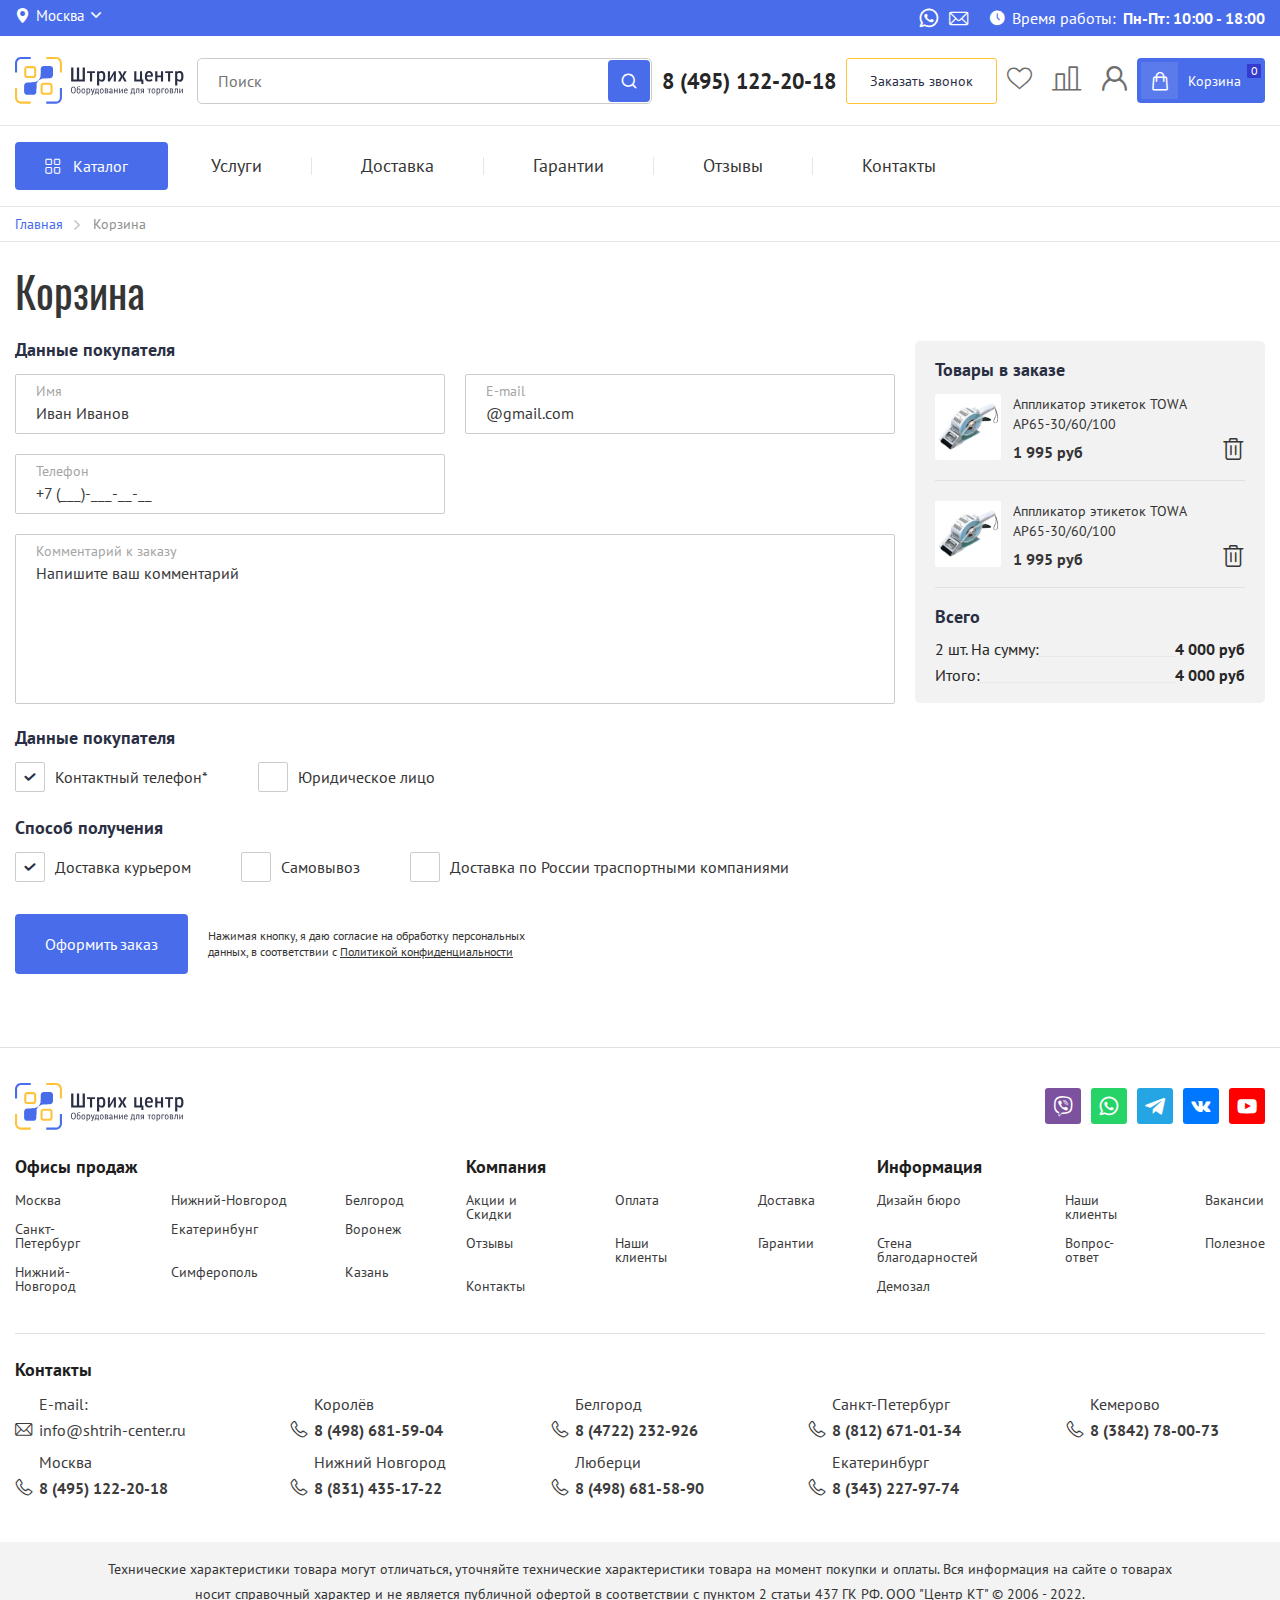
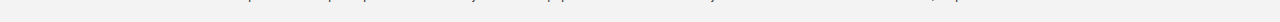
==== commit fdaa3731: "Add files via upload" ====
--- a/cart.html
+++ b/cart.html
@@ -5,27 +5,78 @@
 	<title>Главная</title>
 	<meta charset="UTF-8">
 	<meta name="format-detection" content="telephone=no">
-	<link rel="stylesheet" href="css/style.min.css?_v=20230506173852">
+	<link rel="stylesheet" href="css/style.min.css?_v=20230510174127">
 	<meta name="viewport" content="width=device-width, initial-scale=1.0">
 </head>
 
 <body>
 	<div class="wrapper">
 		<header class="header" data-scroll="350">
-			<!-- <div class="header__mobile">
-		<div class="header__menu menu">
-			<button type="button" class="menu__icon icon-menu"><span></span></button>
-			<nav class="menu__body">
-				<ul class="menu__list">
-					<li class="menu__item"><a href="" class="menu__link"></a></li>
-				</ul>
-			</nav>
-		</div>
-	</div> -->
+			<div class="header__mobile">
+				<a href="index.html" class="header__mobile-logo">
+					<img src="img/logo.svg" alt="logo">
+				</a>
+				<div class="header__mobile-buttons-wrapper">
+					<a href="#" class="header__mobile-search-btn _icon-search"></a>
+					<a href="tel:84951222018" class="header__mobile-phone-btn _icon-phone-full"></a>
+					<div class="header__menu menu">
+						<button type="button" class="menu__icon icon-menu"><span></span></button>
+						<nav class="menu__body">
+							<div class="menu__city-wrapper">
+								<a href="tel:84951222018" class="header__mobile-phone-btn _icon-phone-full"></a>
+							</div>
+							<p class="menu__contact-time _icon-clock">
+								Время работы: <br> Пн-Пт: 10:00 - 18:00
+							</p>
+							<nav class="menu__nav">
+								<ul>
+									<li>
+										<a href="#" class="menu__catalog-title _icon-arrow">Каталог</a>
+										<ul class="menu__catalog">
+											<li class="catalog__title">
+												<div class="catalog__img-wrapper">
+													<picture><source srcset="img/mini-icons/1.webp" type="image/webp"><img src="img/mini-icons/1.png" alt="Image"></picture>
+												</div>
+												<span class="_icon-arrow">Оборудование штрих-кодирования</span>
+											</li>
+											<li class="catalog__title">
+												<div class="catalog__img-wrapper">
+													<picture><source srcset="img/mini-icons/2.webp" type="image/webp"><img src="img/mini-icons/2.png" alt="Image"></picture>
+												</div>
+												<span class="_icon-arrow">Банковское оборудование</span>
+											</li>
+											<li class="catalog__title">
+												<div class="catalog__img-wrapper">
+													<picture><source srcset="img/mini-icons/3.webp" type="image/webp"><img src="img/mini-icons/3.png" alt="Image"></picture>
+												</div>
+												<span class="_icon-arrow">Электронное торговое оборудование</span>
+											</li>
+											<li class="catalog__title">
+												<div class="catalog__img-wrapper">
+													<picture><source srcset="img/mini-icons/4.webp" type="image/webp"><img src="img/mini-icons/4.png" alt="Image"></picture>
+												</div>
+												<span class="_icon-arrow">Оборудование для торговли</span>
+											</li>
+										</ul>
+									</li>
+									<li><a href="#" class="_icon-arrow">Услуги</a></li>
+									<li><a href="#" class="_icon-arrow">Доставка</a></li>
+									<li><a href="#" class="_icon-arrow">Гарантии</a></li>
+									<li><a href="#" class="_icon-arrow">Отзывы</a></li>
+									<li><a href="#" class="_icon-arrow">Контакты</a></li>
+								</ul>
+							</nav>
+							<div class="header__contacts-links">
+								<a href="#" class="header__contact-link _icon-whatsapp"></a>
+								<a href="mailto:#" class="header__contact-link _icon-mail"></a>
+							</div>
+						</nav>
+					</div>
+				</div>
+			</div>
 			<div class="header__top">
 				<div class="header__container">
-
-					<div class="header__city">
+					<div class="header__city" data-da=".menu__city-wrapper, 600, 0">
 						<butotn class="header__city-title _icon-arrow">
 							<span class="_icon-location-full">Москва</span>
 						</butotn>
@@ -1867,7 +1918,7 @@
 			</div>
 		</div>
 	</div>
-	<script src="js/app.min.js?_v=20230506173852"></script>
+	<script src="js/app.min.js?_v=20230510174127"></script>
 </body>
 
 </html>--- a/css/style.min.css
+++ b/css/style.min.css
@@ -1 +1 @@
-@charset "UTF-8";@font-face{font-family:Oswald;font-display:swap;src:url(../fonts/Oswald-Regular.woff2) format("woff2"),url(../fonts/Oswald-Regular.woff) format("woff");font-weight:400;font-style:normal}@font-face{font-family:icons;font-display:swap;src:url(../fonts/icons.woff2) format("woff2"),url(../fonts/icons.woff) format("woff");font-weight:400;font-style:normal}@font-face{font-family:PT_Sans;font-display:swap;src:url(../fonts/PT_Sans-Bold.woff2) format("woff2"),url(../fonts/PT_Sans-Bold.woff) format("woff");font-weight:700;font-style:normal}@font-face{font-family:PT_Sans;font-display:swap;src:url(../fonts/PT_Sans-Regular.woff2) format("woff2"),url(../fonts/PT_Sans-Regular.woff) format("woff");font-weight:400;font-style:normal}.arch--blue::before,.arch--orange::after,.breadcrumbs ul li:not(:last-child)::after,.checkbox__input:checked+.checkbox__text:before,.options__text:after,.rating__active::before,.rating__body::before,.select__value:after,.sertif__img::after,.who-are-we__text-block::after,[class*=_icon-]:before{font-family:icons;font-style:normal;font-weight:400;font-variant:normal;text-transform:none;line-height:1;-webkit-font-smoothing:antialiased;-moz-osx-font-smoothing:grayscale}[class*=_icon-]:before{display:block}._icon-arch:before{content:"\e922"}._icon-long-arrow:before{content:"\e921"}._icon-user-solid:before{content:"\e91e"}._icon-graph-full:before{content:"\e91f"}._icon-heart-full:before{content:"\e920"}._icon-user:before{content:"\e902"}._icon-graph:before{content:"\e912"}._icon-heart:before{content:"\e913"}._icon-star:before{content:"\e900"}._icon-tg:before{content:"\e901"}._icon-user-full:before{content:"\e903"}._icon-viber:before{content:"\e904"}._icon-vk:before{content:"\e905"}._icon-whatsapp:before{content:"\e906"}._icon-yt:before{content:"\e907"}._icon-arrow:before{content:"\e908"}._icon-calendar:before{content:"\e909"}._icon-cart:before{content:"\e90a"}._icon-check:before{content:"\e90b"}._icon-circles:before{content:"\e90c"}._icon-clock:before{content:"\e90d"}._icon-comment:before{content:"\e90e"}._icon-cross:before{content:"\e90f"}._icon-delete:before{content:"\e910"}._icon-discount:before{content:"\e911"}._icon-hit:before{content:"\e914"}._icon-like:before{content:"\e915"}._icon-lines:before{content:"\e916"}._icon-location:before{content:"\e917"}._icon-location-full:before{content:"\e918"}._icon-mail:before{content:"\e919"}._icon-phone:before{content:"\e91a"}._icon-phone-full:before{content:"\e91b"}._icon-search:before{content:"\e91c"}._icon-squares:before{content:"\e91d"}*{padding:0;margin:0;border:0}*,:after,:before{-webkit-box-sizing:border-box;box-sizing:border-box}body,html{height:100%;min-width:320px}body{color:#353535;line-height:1;font-family:PT_Sans;font-size:1rem;-ms-text-size-adjust:100%;-moz-text-size-adjust:100%;-webkit-text-size-adjust:100%;-webkit-font-smoothing:antialiased;-moz-osx-font-smoothing:grayscale}button,input,textarea{font-family:PT_Sans;font-size:inherit}button{cursor:pointer;color:inherit;background-color:inherit}a{color:inherit}a:link,a:visited{text-decoration:none}a:hover{text-decoration:none}ul li{list-style:none}img{vertical-align:top}h1,h2,h3,h4,h5,h6{font-weight:inherit;font-size:inherit}.lock body{overflow:hidden;-ms-touch-action:none;touch-action:none}.wrapper{min-height:100%;display:-webkit-box;display:-ms-flexbox;display:flex;-webkit-box-orient:vertical;-webkit-box-direction:normal;-ms-flex-direction:column;flex-direction:column;overflow:hidden}.wrapper>main{-webkit-box-flex:1;-ms-flex:1 1 auto;flex:1 1 auto}.wrapper>*{min-width:0}[class*=__container]{max-width:90.625rem;-webkit-box-sizing:content-box;box-sizing:content-box;margin:0 auto;padding:0 .9375rem}.checkbox{position:relative}.checkbox__input{position:absolute;width:0;height:0;opacity:0}.checkbox__input:checked+.checkbox__text:before{content:"\e90b"}.checkbox__label{cursor:pointer}.checkbox__label._form-error .checkbox__text{color:#c22}.checkbox__label._form-error .checkbox__text::before{border:1px solid #c22}.checkbox__text{display:-webkit-inline-box;display:-ms-inline-flexbox;display:inline-flex;-webkit-box-align:center;-ms-flex-align:center;align-items:center;position:relative;gap:10px}.checkbox__text:before{content:"";-ms-flex-item-align:start;align-self:flex-start;-webkit-box-flex:0;-ms-flex:0 0 1.875rem;flex:0 0 1.875rem;width:1.875rem;height:1.875rem;border:1px solid #ccc;border-radius:.125rem;display:-webkit-box;display:-ms-flexbox;display:flex;-webkit-box-pack:center;-ms-flex-pack:center;justify-content:center;-webkit-box-align:center;-ms-flex-align:center;align-items:center;font-size:.875rem}.checkbox__text a{font-weight:700}.options{display:-webkit-box;display:-ms-flexbox;display:flex;-webkit-box-align:start;-ms-flex-align:start;align-items:flex-start;gap:3.125rem}.options__input{width:0;height:0;opacity:0;position:absolute}.options__input:checked+.options__text:after{-webkit-transform:scale(1);-ms-transform:scale(1);transform:scale(1)}.options__label{cursor:pointer}.options__text{display:-webkit-inline-box;display:-ms-inline-flexbox;display:inline-flex;-webkit-box-align:center;-ms-flex-align:center;align-items:center;gap:.625rem;position:relative}.options__text:before{content:"";-ms-flex-item-align:start;align-self:flex-start;width:1.875rem;height:1.875rem;-webkit-box-flex:0;-ms-flex:0 0 1.875rem;flex:0 0 1.875rem;border:1px solid #ccc;border-radius:2px}.options__text:after{content:"\e90b";-webkit-transition:.2s;-o-transition:.2s;transition:.2s;-webkit-transform:scale(0);-ms-transform:scale(0);transform:scale(0);font-size:.75rem;color:#2a2f44;position:absolute;left:.5625rem;top:.5625rem}.select{position:relative}.select__body{position:relative}.select__title{color:inherit;text-align:left;background-color:#f2f2f2;border-radius:.1875rem;cursor:pointer;width:100%}._select-open .select__title{border-radius:0 0 .1875rem .1875rem}.select__value{display:-webkit-box;display:-ms-flexbox;display:flex;-webkit-box-align:center;-ms-flex-align:center;align-items:center;padding:.75rem;gap:2.5rem}.select__value:after{content:"\e908";-webkit-transition:all .3s ease 0s;-o-transition:all .3s ease 0s;transition:all .3s ease 0s;display:-webkit-box;display:-ms-flexbox;display:flex;-webkit-box-pack:center;-ms-flex-pack:center;justify-content:center;-webkit-box-align:center;-ms-flex-align:center;align-items:center;color:#496cea;font-size:.5rem}._select-open .select__value:after{-webkit-transform:rotate(-180deg);-ms-transform:rotate(-180deg);transform:rotate(-180deg)}.select__content{color:#2a2f44;font-size:.875rem}.select__text{-webkit-box-flex:1;-ms-flex:1 1 auto;flex:1 1 auto}.select__input{width:100%;background-color:transparent;height:100%}.select__options{color:#2a2f44;font-size:.875rem;min-width:100%;position:absolute;top:100%;left:0;background-color:#f2f2f2;border-radius:0 0 .1875rem .1875rem;overflow:hidden}.select__option{width:100%;display:block;text-align:left;cursor:pointer;padding:5px 15px;color:inherit;-webkit-transition:.1s;-o-transition:.1s;transition:.1s}.select__option._select-selected{background-color:#eee}.select._select-open{z-index:5}._select-tag{cursor:pointer}.rating{display:-webkit-box;display:-ms-flexbox;display:flex;-webkit-box-align:end;-ms-flex-align:end;align-items:flex-end;line-height:.75;-webkit-transition:opacity .3s ease 0s;-o-transition:opacity .3s ease 0s;transition:opacity .3s ease 0s}.rating__body{position:relative;font-size:.8125rem}.rating__body::before{content:"\e900\e900\e900\e900\e900";display:block}.rating__active{position:absolute;height:100%;top:0;left:0;overflow:hidden}.rating__active::before{content:"\e900\e900\e900\e900\e900";position:absolute;width:100%;height:100%;top:0;left:0;color:#ffc238}.rating__active.one-star{width:20%}.rating__active.two-star{width:40%}.rating__active.three-star{width:60%}.rating__active.four-star{width:80%}.rating__active.five-star{width:100%}.rating__count{font-size:.875rem;line-height:1;margin:0 0 0 .4375rem;color:#4b4b4b}.rating.rating_sending{opacity:.2}.noUi-target,.noUi-target *{-webkit-touch-callout:none;-webkit-tap-highlight-color:transparent;-webkit-user-select:none;-ms-touch-action:none;touch-action:none;-ms-user-select:none;-moz-user-select:none;user-select:none;-webkit-box-sizing:border-box;box-sizing:border-box}.noUi-target{position:relative;margin:1.25rem 0 1.5625rem 0}.noUi-base,.noUi-connects{width:100%;height:100%;position:relative;z-index:1}.noUi-connects{overflow:hidden;z-index:0}.noUi-connect,.noUi-origin{will-change:transform;position:absolute;z-index:1;top:0;right:0;height:100%;width:100%;-ms-transform-origin:0 0;-webkit-transform-origin:0 0;-webkit-transform-style:preserve-3d;transform-origin:0 0;-webkit-transform-style:flat;transform-style:flat}.noUi-txt-dir-rtl.noUi-horizontal .noUi-origin{left:0;right:auto}.noUi-vertical .noUi-origin{top:-100%;width:0}.noUi-horizontal .noUi-origin{height:0}.noUi-handle{-webkit-backface-visibility:hidden;backface-visibility:hidden;position:absolute}.noUi-touch-area{height:100%;width:100%}.noUi-state-tap .noUi-connect,.noUi-state-tap .noUi-origin{-webkit-transition:-webkit-transform .3s;transition:-webkit-transform .3s;-o-transition:transform .3s;transition:transform .3s;transition:transform .3s,-webkit-transform .3s}.noUi-state-drag *{cursor:inherit!important}.noUi-horizontal{height:.3125rem;border-radius:1rem}.noUi-horizontal .noUi-handle{width:1.0625rem;height:1.0625rem;right:-1.0625rem;top:-.375rem}.noUi-horizontal .noUi-handle-upper{right:0;left:auto}.noUi-target{background:#fff;border-radius:10px}.noUi-connects{border-radius:10px}.noUi-connect{background:#496cea}.noUi-draggable{cursor:ew-resize}.noUi-vertical .noUi-draggable{cursor:ns-resize}.noUi-handle{border-radius:50%;background:#496cea;cursor:pointer}.noUi-active{background-color:#1e60ee}.noUi-tooltip{display:block;position:absolute;font-size:.875rem;text-align:center;white-space:nowrap;color:#373737;display:none}.noUi-active .noUi-tooltip{display:block}.noUi-horizontal .noUi-tooltip{-webkit-transform:translate(-50%,0);-ms-transform:translate(-50%,0);transform:translate(-50%,0);left:50%;top:120%}body::after{content:"";background:rgba(0,0,0,.85);-webkit-backdrop-filter:blur(5px);backdrop-filter:blur(5px);position:fixed;width:100%;height:100%;top:0;left:0;opacity:0;-webkit-transition:opacity .8s ease 0s;-o-transition:opacity .8s ease 0s;transition:opacity .8s ease 0s;pointer-events:none;z-index:149}.popup{position:fixed;top:0;left:0;bottom:0;right:0;padding:30px 10px;-webkit-transition:visibility .8s ease 0s;-o-transition:visibility .8s ease 0s;transition:visibility .8s ease 0s;visibility:hidden;pointer-events:none}.popup__wrapper{display:-webkit-box;display:-ms-flexbox;display:flex;-webkit-box-orient:vertical;-webkit-box-direction:normal;-ms-flex-direction:column;flex-direction:column;-webkit-box-align:center;-ms-flex-align:center;align-items:center;min-height:100%;-webkit-box-flex:1;-ms-flex:1 1 auto;flex:1 1 auto;width:100%;display:flex;-webkit-box-pack:center;-ms-flex-pack:center;justify-content:center;align-items:center}.popup__content{visibility:hidden;-webkit-transform:scale(0);-ms-transform:scale(0);transform:scale(0);-webkit-transition:-webkit-transform .3s ease 0s;transition:-webkit-transform .3s ease 0s;-o-transition:transform .3s ease 0s;transition:transform .3s ease 0s;transition:transform .3s ease 0s,-webkit-transform .3s ease 0s;background-color:#fff;width:100%;max-width:45.375rem;border-radius:.3125rem}.lock .popup__content{visibility:visible}.popup__close{width:2.75rem;height:2.75rem;background-color:#f0f0f0;border-radius:.1875rem;position:absolute;top:1.25rem;right:1.25rem}.popup__close::before{color:#5e5e5e}.popup__title{font-family:Oswald;margin:2.1875rem 0 1.875rem 1.5625rem}.popup__main{display:-webkit-box;display:-ms-flexbox;display:flex;-webkit-box-pack:justify;-ms-flex-pack:justify;justify-content:space-between}.popup__left{padding:0 3.125rem 2.5rem 1.5625rem;min-width:21.875rem}.popup__form{display:-webkit-box;display:-ms-flexbox;display:flex;-webkit-box-orient:vertical;-webkit-box-direction:normal;-ms-flex-direction:column;flex-direction:column;-webkit-box-align:end;-ms-flex-align:end;align-items:flex-end;gap:1.25rem}.popup__label{width:100%}.popup__right{max-width:21rem;width:100%}.popup__right img{max-width:100%}.popup-show body::after{opacity:1}.popup_show{z-index:150;visibility:visible;overflow:auto;pointer-events:auto}.popup_show .popup__content{visibility:visible;-webkit-transform:scale(1);-ms-transform:scale(1);transform:scale(1)}[data-showmore-button] span:last-child{display:none}._showmore-active [data-showmore-button] span{display:none}._showmore-active [data-showmore-button] span:last-child{display:block}@-webkit-keyframes headerShow{0%{-webkit-transform:translateY(-110%);transform:translateY(-110%)}100%{-webkit-transform:translateY(0);transform:translateY(0)}}@keyframes headerShow{0%{-webkit-transform:translateY(-110%);transform:translateY(-110%)}100%{-webkit-transform:translateY(0);transform:translateY(0)}}@-webkit-keyframes headerShowBack{0%{-webkit-transform:translateY(0);transform:translateY(0)}100%{-webkit-transform:translateY(-110%);transform:translateY(-110%)}}@keyframes headerShowBack{0%{-webkit-transform:translateY(0);transform:translateY(0)}100%{-webkit-transform:translateY(-110%);transform:translateY(-110%)}}.arch{position:relative}.arch::after,.arch::before{pointer-events:none;font-size:1.5rem;position:absolute}.arch--blue::before{content:"\e922";color:#496cea}.arch--blue-top-right::before{top:-.625rem;right:-.625rem;-webkit-transform:rotate(90deg);-ms-transform:rotate(90deg);transform:rotate(90deg)}.arch--blue-bottom-left::before{bottom:-.625rem;left:-.625rem;-webkit-transform:rotate(-90deg);-ms-transform:rotate(-90deg);transform:rotate(-90deg)}.arch--blue-bottom-right::before{bottom:-.625rem;right:-.625rem;-webkit-transform:rotate(180deg);-ms-transform:rotate(180deg);transform:rotate(180deg)}.arch--orange::after{content:"\e922";color:#ffc238}.arch--orange-top-left::after{top:-.625rem;left:-.625rem}.arch--orange-bottom-left::after{bottom:-.625rem;left:-.625rem;-webkit-transform:rotate(-90deg);-ms-transform:rotate(-90deg);transform:rotate(-90deg)}.arch--orange-bottom-right::after{bottom:-.625rem;right:-.625rem;-webkit-transform:rotate(180deg);-ms-transform:rotate(180deg);transform:rotate(180deg)}.orange-arrow{position:absolute;top:50%;cursor:pointer}.orange-arrow::before{color:#ffc238;font-size:2.0625rem}.orange-arrow--left{left:-2.5rem;-webkit-transform:rotate(90deg);-ms-transform:rotate(90deg);transform:rotate(90deg)}.orange-arrow--right{right:-2.5rem;-webkit-transform:rotate(-90deg);-ms-transform:rotate(-90deg);transform:rotate(-90deg)}.label{position:relative}.label span{position:absolute;top:.625rem;left:1.3125rem;font-size:.875rem;color:#a5a5a5}.label input{width:100%;color:#3a3a3a}.label input::-webkit-input-placeholder{color:#3a3a3a}.label input::-moz-placeholder{color:#3a3a3a}.label input:-ms-input-placeholder{color:#3a3a3a}.label input::-ms-input-placeholder{color:#3a3a3a}.label input::placeholder{color:#3a3a3a}.label--icon::before{position:absolute;left:1.25rem;top:50%;-webkit-transform:translateY(-50%);-ms-transform:translateY(-50%);transform:translateY(-50%);color:#ccc;font-size:1.125rem}.label--icon input{padding-left:3.125rem}.label--icon span{left:3.125rem}.label--textarea textarea{resize:none;width:100%;color:#3a3a3a}.label--textarea textarea::-webkit-input-placeholder{color:#3a3a3a}.label--textarea textarea::-moz-placeholder{color:#3a3a3a}.label--textarea textarea:-ms-input-placeholder{color:#3a3a3a}.label--textarea textarea::-ms-input-placeholder{color:#3a3a3a}.label--textarea textarea::placeholder{color:#3a3a3a}.input{outline:0;background-color:#fff;border:1px solid #ccc;border-radius:.125rem;padding:.875rem 1.25rem}.input._form-error{border:1px solid #c22;color:#c22}.input._form-error::-webkit-input-placeholder{color:#c22}.input._form-error::-moz-placeholder{color:#c22}.input._form-error:-ms-input-placeholder{color:#c22}.input._form-error::-ms-input-placeholder{color:#c22}.input._form-error::placeholder{color:#c22}.input--placeholder{padding:1.75rem 1.25rem .625rem}.blue-btn{background-color:#496cea;color:#fff;border-radius:.25rem;padding:.9375rem 1.875rem;cursor:pointer;-webkit-transition:.2s;-o-transition:.2s;transition:.2s}.blue-btn:active{background-color:#3054d8}.orange-border-btn{display:inline-block;background-color:#fff;border:1px solid #ffc238;border-radius:.1875rem;padding:.9375rem 1.4375rem;color:#2a2f44;font-size:.875rem;-webkit-transition:.2s;-o-transition:.2s;transition:.2s}.orange-border-btn:active{background-color:#ebb22e;border:1px solid #ebb22e}.orange-btn{display:inline-block;padding:1.1875rem 2.1875rem;background-color:#ffc238;-webkit-box-shadow:0 6px 30px #d7d7d7;box-shadow:0 6px 30px #d7d7d7;border-radius:3px;color:#2a2f44;font-weight:700;-webkit-transition:.2s;-o-transition:.2s;transition:.2s}.title{font-family:Oswald;line-height:1}.subtitle{font-family:Oswald;line-height:1}.text{line-height:1.625}.card{max-width:18.75rem;height:100%;display:-webkit-box;display:-ms-flexbox;display:flex;-webkit-box-orient:vertical;-webkit-box-direction:normal;-ms-flex-direction:column;flex-direction:column;position:relative}.card__banners{position:absolute;top:0;left:-.125rem;z-index:1}.card__banners div{border-radius:0 .1875rem .1875rem 0;padding:.5625rem .5625rem .5625rem .4375rem;position:relative}.card__banners div span{display:-webkit-box;display:-ms-flexbox;display:flex;-webkit-box-align:center;-ms-flex-align:center;align-items:center;font-size:.875rem}.card__banners div span::before{margin:0 .3125rem 0 0}.card__banners div::before{content:"";position:absolute;top:100%;left:0;width:0;height:0;border-style:solid;border-width:0 2px 2.5px 0}.card__banner-hit{background-color:#496cea;color:#fff;margin:0 0 .1875rem 0}.card__banner-hit::before{border-color:transparent #304bab transparent transparent}.card__banner-discount{background-color:#ffc238;color:#2a2f44}.card__banner-discount::before{border-color:transparent #e0a215 transparent transparent}.card__user-icons{position:absolute;top:.625rem;right:0;z-index:1;display:-webkit-box;display:-ms-flexbox;display:flex;-webkit-box-align:center;-ms-flex-align:center;align-items:center;gap:.625rem;font-size:1.5625rem}.card__slider{position:relative}.card__pagination{opacity:0;position:absolute;left:0;bottom:0;width:100%;display:-webkit-box;display:-ms-flexbox;display:flex;-webkit-box-align:center;-ms-flex-align:center;align-items:center;gap:.1875rem}.card__pagination .swiper-pagination-bullet{height:.125rem;width:100%;background-color:#dedede}.card__pagination .swiper-pagination-bullet-active{background-color:#496cea}.card__slide{display:-webkit-box;display:-ms-flexbox;display:flex;-webkit-box-pack:center;-ms-flex-pack:center;justify-content:center;-webkit-box-align:center;-ms-flex-align:center;align-items:center;position:relative;padding:0 0 100% 0}.card__slide img{position:absolute;width:100%;height:100%;top:0;left:0;-o-object-fit:contain;object-fit:contain;padding:1.25rem}.card__main{display:-webkit-box;display:-ms-flexbox;display:flex;-webkit-box-orient:vertical;-webkit-box-direction:normal;-ms-flex-direction:column;flex-direction:column;-webkit-box-flex:1;-ms-flex:1 1 auto;flex:1 1 auto}.card__rating-block{display:-webkit-box;display:-ms-flexbox;display:flex;-webkit-box-align:center;-ms-flex-align:center;align-items:center;-webkit-box-pack:justify;-ms-flex-pack:justify;justify-content:space-between;margin:1.4375rem 0 0 0}.card__article{color:#4b4b4b;font-size:.75rem}.card__title{margin:.9375rem 0 3.75rem 0;font-weight:700;font-size:1rem;line-height:1.5;-webkit-box-flex:1;-ms-flex:1 1 100%;flex:1 1 100%}.card__title::before{content:"";position:absolute;width:100%;height:100%;top:0;left:0}.card__price-block{display:-webkit-box;display:-ms-flexbox;display:flex;-webkit-box-align:center;-ms-flex-align:center;align-items:center;-webkit-box-pack:justify;-ms-flex-pack:justify;justify-content:space-between}.card__price{font-weight:700;font-size:1.25rem;position:relative;padding:0 0 0 .4375rem}.card__price::before{content:"";position:absolute;left:0;top:0;height:100%;width:.125rem;background-color:#496cea}.card__available span{display:none;font-size:.75rem}.card__available span::before{margin:0 .3125rem 0 0;width:.875rem;height:.875rem;border-radius:50%;display:-webkit-box;display:-ms-flexbox;display:flex;-webkit-box-pack:center;-ms-flex-pack:center;justify-content:center;-webkit-box-align:center;-ms-flex-align:center;align-items:center;font-size:.375rem}.card__available .available-yes::before{border:1px solid #428302;color:#428302}.card__available .available-no::before{border:1px solid #c22;color:#c22}.card__available--yes .available-yes{display:-webkit-box;display:-ms-flexbox;display:flex;-webkit-box-align:center;-ms-flex-align:center;align-items:center}.card__available--no .available-no{display:-webkit-box;display:-ms-flexbox;display:flex;-webkit-box-align:center;-ms-flex-align:center;align-items:center}.card__btn{z-index:1;margin:.9375rem 0 0 0;display:-webkit-box;display:-ms-flexbox;display:flex;-webkit-box-align:center;-ms-flex-align:center;align-items:center;-webkit-box-pack:center;-ms-flex-pack:center;justify-content:center}.card__btn::before{margin:0 .9375rem 0 0}.breadcrumbs{border-top:1px solid #e6e6e6;border-bottom:1px solid #e6e6e6;padding:.625rem 0}.breadcrumbs ul{display:-webkit-box;display:-ms-flexbox;display:flex;-webkit-box-align:center;-ms-flex-align:center;align-items:center;gap:.625rem}.breadcrumbs ul li{color:#909090;font-size:.875rem}.breadcrumbs ul li:not(:last-child)::after{display:inline-block;content:"\e908";font-size:.625rem;-webkit-transform:rotate(-90deg);-ms-transform:rotate(-90deg);transform:rotate(-90deg);margin:0 0 0 .625rem;color:#cacaca}.breadcrumbs ul li a{color:#496cea}.text-block__text{font-size:1rem;line-height:1.5;margin:0 0 .9375rem 0}.text-block ul{margin:0 0 .9375rem 0}.text-block ul li{font-size:1rem;line-height:1.25;display:-webkit-box;display:-ms-flexbox;display:flex;-webkit-box-align:baseline;-ms-flex-align:baseline;align-items:baseline}.text-block ul li::before{width:.9375rem;-webkit-box-flex:0;-ms-flex:0 0 .9375rem;flex:0 0 .9375rem;height:.9375rem;border-radius:.125rem;background-color:#f2f2f2;margin:0 .5rem 0 0;color:#496cea;font-size:.5rem;display:-webkit-box;display:-ms-flexbox;display:flex;-webkit-box-pack:center;-ms-flex-pack:center;justify-content:center;-webkit-box-align:center;-ms-flex-align:center;align-items:center}.text-block ul li._icon-arrow::before{-webkit-transform:rotate(-90deg);-ms-transform:rotate(-90deg);transform:rotate(-90deg)}.text-block ul li:not(:last-child){margin-bottom:.9375rem}.text-block__bold{font-weight:700}.text-block__title{font-weight:700;font-size:1.125rem;line-height:1.3333333333;margin:0 0 .625rem 0}.text-block__double-col{display:-ms-grid;display:grid;-ms-grid-columns:1fr 1fr;grid-template-columns:1fr 1fr;gap:4.375rem;margin:0 0 1.875rem 0}.header{z-index:2}.header__top{background-color:#496cea;color:#fff;padding:.5rem 0}.header__top .header__container{display:-webkit-box;display:-ms-flexbox;display:flex;-webkit-box-pack:justify;-ms-flex-pack:justify;justify-content:space-between}.header__city{position:relative}.header__city-title{display:-webkit-box;display:-ms-flexbox;display:flex;-webkit-box-align:center;-ms-flex-align:center;align-items:center;-webkit-box-orient:horizontal;-webkit-box-direction:reverse;-ms-flex-direction:row-reverse;flex-direction:row-reverse;cursor:pointer;font-size:.9375rem}.header__city-title::before{margin:0 0 0 .4375rem;font-size:.625rem;-webkit-transition:.2s;-o-transition:.2s;transition:.2s}.header__city-title span{display:-webkit-box;display:-ms-flexbox;display:flex;-webkit-box-align:center;-ms-flex-align:center;align-items:center}.header__city-title span::before{margin:0 .375rem 0 0}.header__city-title._active::before{-webkit-transform:rotate(180deg);-ms-transform:rotate(180deg);transform:rotate(180deg)}.header__city-wrapper{position:absolute;top:calc(100% + 1.4375rem);left:0;width:37.5rem;background-color:#fff;color:#3f3f3f;padding:1.875rem;-webkit-box-shadow:0 15px 40px rgba(133,133,133,.25);box-shadow:0 15px 40px rgba(133,133,133,.25);border-radius:5px;z-index:2}.header__city-wrapper::before{content:"";position:absolute;left:1.375rem;top:0;background-color:#fff;width:.625rem;height:.625rem;border-radius:2px;-webkit-transform:rotate(45deg) translateX(-50%);-ms-transform:rotate(45deg) translateX(-50%);transform:rotate(45deg) translateX(-50%)}.header__city-wrapper-title{color:#2a2f44;font-size:1.5625rem;font-family:Oswald}.header__city-list{margin:1.25rem 0 1.5625rem 0;padding:0 0 1.875rem 0;border-bottom:1px solid #e6e6e6}.header__city-list-title{font-weight:700;margin:0 0 .625rem 0}.header__city-ul{display:-ms-grid;display:grid;-ms-grid-columns:1fr 1fr 1fr;grid-template-columns:1fr 1fr 1fr;row-gap:.9375rem}.header__city-form-title{font-weight:700;margin:0 0 .875rem 0}.header__city-input-wrapper{display:-webkit-box;display:-ms-flexbox;display:flex;gap:1.25rem}.header__city-input{width:100%}.header__contacts{display:-webkit-box;display:-ms-flexbox;display:flex;-webkit-box-align:center;-ms-flex-align:center;align-items:center;gap:1.25rem}.header__contacts-links{display:-webkit-box;display:-ms-flexbox;display:flex;-webkit-box-align:center;-ms-flex-align:center;align-items:center;gap:.625rem;font-size:1.25rem}.header__contact-time{display:-webkit-box;display:-ms-flexbox;display:flex;-webkit-box-align:center;-ms-flex-align:center;align-items:center;gap:.4375rem}.header__contact-time span{font-weight:700}.header__middle{padding:1.25rem 0;position:absolute;left:0;width:100%;border-bottom:1px solid #e6e6e6}.header__middle._hide{position:fixed;width:100%;top:0;left:0;padding:.9375rem 0;background-color:#fff;-webkit-box-shadow:0 5px 10px #9c9c9c;box-shadow:0 5px 10px #9c9c9c;border-bottom:none;-webkit-transform:translateY(0);-ms-transform:translateY(0);transform:translateY(0);-webkit-animation:headerShowBack .1s linear forwards;animation:headerShowBack .1s linear forwards}.header__middle._hide+.header__bottom{margin:5.625rem 0 0 0}.header__middle._hide .header__container{position:relative}.header__middle._hide .header__bottom-wrapper{display:-webkit-box;display:-ms-flexbox;display:flex;position:static;margin:0 auto 0 .625rem}.header__middle._hide .header__bottom-wrapper .catalog__wrapper{width:calc(100% - 1.875rem);left:.9375rem;top:calc(100% + .9375rem)}.header__middle._hide .header__bottom-wrapper .catalog__wrapper::before{left:15rem}.header__middle._hide .header__bottom-wrapper .header__nav-ul{gap:1.5625rem}.header__middle._hide .header__bottom-wrapper .header__nav-ul li{padding:0 1.5625rem 0 0}.header__middle._hide .header__phone,.header__middle._hide .header__search-wrapper{display:none}.header__middle .header__container{display:-webkit-box;display:-ms-flexbox;display:flex;-webkit-box-align:center;-ms-flex-align:center;align-items:center;-webkit-box-pack:justify;-ms-flex-pack:justify;justify-content:space-between;gap:.625rem}.header__middle .header__bottom-wrapper{display:none}.header__search-wrapper{max-width:31.25rem;width:100%;position:relative}.header__search-slide-block{position:absolute;top:100%;left:0;width:100%;z-index:2;padding:1.25rem;background-color:#fff;border:1px solid #e6e6e6;-webkit-box-shadow:0 .625rem 1.5625rem rgba(90,90,90,.25);box-shadow:0 .625rem 1.5625rem rgba(90,90,90,.25);border-radius:0 0 .3125rem .3125rem}.header__search-slide-block ul:not(:last-child){border-bottom:1px solid #e6e6e6;padding:0 0 .9375rem 0;margin:0 0 .9375rem 0}.header__search-list li a{font-size:1rem;line-height:2.1875;color:#525252}.header__search-items-list li:not(:last-child){margin-bottom:.625rem}.header__search-items-list li a{display:-webkit-box;display:-ms-flexbox;display:flex;-webkit-box-align:center;-ms-flex-align:center;align-items:center;gap:.75rem}.header__search-items-list li a p{display:-webkit-box;display:-ms-flexbox;display:flex;-webkit-box-orient:vertical;-webkit-box-direction:normal;-ms-flex-direction:column;flex-direction:column;-webkit-box-pack:justify;-ms-flex-pack:justify;justify-content:space-between}.header__search-items-list li a p span{-webkit-transition:.2s;-o-transition:.2s;transition:.2s}.header__search-item-title{color:#525252;line-height:1.5}.header__search-price{font-size:.75rem;color:#a4a4a4}.header__search-img{width:2.5rem;height:2.5rem;display:-webkit-box;display:-ms-flexbox;display:flex;-webkit-box-pack:center;-ms-flex-pack:center;justify-content:center;-webkit-box-align:center;-ms-flex-align:center;align-items:center}.header__search-img img{max-width:100%}.header__search{position:relative}.header__search-input{width:100%;border-radius:.3125rem;padding:.75rem 1.25rem}.header__search-btn{position:absolute;right:.125rem;top:50%;-webkit-transform:translateY(-50%);-ms-transform:translateY(-50%);transform:translateY(-50%);background-color:#496cea;border-radius:.25rem;height:calc(100% - .25rem);aspect-ratio:1;color:#fff;-webkit-transition:.2s;-o-transition:.2s;transition:.2s}.header__phone{font-size:1.375rem;font-weight:700;color:#262626;white-space:nowrap}.header__order-call{white-space:nowrap}.header__order-call--top{margin:0 1.25rem 0 0}.header__user-links{display:-webkit-box;display:-ms-flexbox;display:flex;gap:1.25rem}.header__user-link{font-size:1.5625rem;color:#6d6d6d}.header__cart-block{background:#496cea;color:#fff;border-radius:.25rem;position:relative;display:-webkit-box;display:-ms-flexbox;display:flex;-webkit-box-align:center;-ms-flex-align:center;align-items:center;padding:.25rem 1.5rem .25rem .25rem;-webkit-transition:.2s;-o-transition:.2s;transition:.2s}.header__cart-block:active{background-color:#3054d8}.header__cart-icon{width:2.3125rem;height:2.3125rem;background-color:rgba(255,255,255,.1);display:-webkit-box;display:-ms-flexbox;display:flex;-webkit-box-pack:center;-ms-flex-pack:center;justify-content:center;-webkit-box-align:center;-ms-flex-align:center;align-items:center;font-size:1.25rem;margin:0 .625rem 0 0}.header__cart-text{font-size:.875rem}.header__cart-count{position:absolute;top:.375rem;right:.25rem;width:.875rem;height:.875rem;background-color:#353bcf;border-radius:.0625rem;display:-webkit-box;display:-ms-flexbox;display:flex;-webkit-box-pack:center;-ms-flex-pack:center;justify-content:center;-webkit-box-align:center;-ms-flex-align:center;align-items:center;font-size:.75rem}.header__bottom{padding:1rem 0;margin:5.625rem 0 0 0}.header__bottom-wrapper{display:-webkit-box;display:-ms-flexbox;display:flex;-webkit-box-align:center;-ms-flex-align:center;align-items:center;position:relative}.header__nav-ul{display:-webkit-box;display:-ms-flexbox;display:flex;-webkit-box-align:center;-ms-flex-align:center;align-items:center;-ms-flex-wrap:wrap;flex-wrap:wrap}.header__nav-ul li:not(:last-child){border-right:1px solid #e6e6e6}.header__nav-ul li a{font-size:1.125rem}.catalog__btn{display:-webkit-box;display:-ms-flexbox;display:flex;-webkit-box-align:center;-ms-flex-align:center;align-items:center;gap:.75rem;padding:.875rem 2.5rem .875rem 1.875rem}.catalog__wrapper{position:absolute;left:0;top:calc(100% + .5625rem);width:100%;background:#fff;-webkit-box-shadow:0 15px 40px rgba(133,133,133,.25);box-shadow:0 15px 40px rgba(133,133,133,.25);border-radius:5px;z-index:2}.catalog__wrapper::before{content:"";position:absolute;left:1.375rem;width:.625rem;height:.625rem;background:#fff;border-radius:2px;-webkit-transform:rotate(45deg) translateX(-50%);-ms-transform:rotate(45deg) translateX(-50%);transform:rotate(45deg) translateX(-50%)}.catalog__main{display:-webkit-box;display:-ms-flexbox;display:flex;-webkit-box-pack:justify;-ms-flex-pack:justify;justify-content:space-between}.catalog__tabs-main{display:-webkit-box;display:-ms-flexbox;display:flex}.catalog__navigation{display:-webkit-box;display:-ms-flexbox;display:flex;-webkit-box-orient:vertical;-webkit-box-direction:normal;-ms-flex-direction:column;flex-direction:column;gap:.5rem;padding:.875rem 1.25rem .875rem .625rem}.catalog__navigation-main .catalog__title{padding:0 0 .5rem 0}.catalog__navigation-main .catalog__title:not(:last-child){border-bottom:1px solid #f2f2f2}.catalog__navigation-main .catalog__title::before{color:#496cea}.catalog__navigation--second{background-color:#f3f3f3;-ms-flex-item-align:stretch;-ms-grid-row-align:stretch;align-self:stretch}.catalog__navigation--second .catalog__img-wrapper{background-color:#fff}.catalog__title{display:-webkit-box;display:-ms-flexbox;display:flex;-webkit-box-align:center;-ms-flex-align:center;align-items:center;gap:.75rem;-webkit-transition:.1s;-o-transition:.1s;transition:.1s;text-align:left}.catalog__title span{display:-webkit-box;display:-ms-flexbox;display:flex;-webkit-box-orient:horizontal;-webkit-box-direction:reverse;-ms-flex-direction:row-reverse;flex-direction:row-reverse;-webkit-box-pack:justify;-ms-flex-pack:justify;justify-content:space-between;-webkit-box-align:center;-ms-flex-align:center;align-items:center;gap:1.875rem;width:100%;position:relative}.catalog__title span::before{font-size:.625rem;-webkit-transform:rotate(-90deg);-ms-transform:rotate(-90deg);transform:rotate(-90deg)}.catalog__title._tab-active{font-weight:700;color:#353535}.catalog__img-wrapper{background:#f2f2f2;border-radius:2px;width:1.875rem;height:1.875rem;display:-webkit-box;display:-ms-flexbox;display:flex;-webkit-box-pack:center;-ms-flex-pack:center;justify-content:center;-webkit-box-align:center;-ms-flex-align:center;align-items:center}.catalog__img-wrapper img{max-width:100%}.catalog__body--second{height:100%}.catalog__tabs{display:-webkit-box;display:-ms-flexbox;display:flex;height:100%}.catalog__ul{padding:1.25rem;display:-webkit-box;display:-ms-flexbox;display:flex;-webkit-box-orient:vertical;-webkit-box-direction:normal;-ms-flex-direction:column;flex-direction:column;gap:1.875rem}.catalog__ul li a{display:-webkit-box;display:-ms-flexbox;display:flex;-webkit-box-align:center;-ms-flex-align:center;align-items:center;-webkit-box-orient:horizontal;-webkit-box-direction:reverse;-ms-flex-direction:row-reverse;flex-direction:row-reverse;-webkit-box-pack:justify;-ms-flex-pack:justify;justify-content:space-between;gap:1.875rem;-webkit-transition:.1s;-o-transition:.1s;transition:.1s}.catalog__ul li a::before{font-size:.625rem;-webkit-transform:rotate(-90deg);-ms-transform:rotate(-90deg);transform:rotate(-90deg)}.catalog__recomended{background-color:#f3f3f3;padding:.9375rem 1.25rem;-webkit-box-flex:1;-ms-flex:1 1 auto;flex:1 1 auto}.catalog__rec-title{font-weight:700;font-size:1.125rem}.catalog__rec-card{margin:.625rem 0 0 0;padding:.625rem;background-color:#fff;border-radius:.1875rem;font-weight:700}.catalog__rec-img{background-color:#f3f3f3;display:-webkit-box;display:-ms-flexbox;display:flex;-webkit-box-pack:center;-ms-flex-pack:center;justify-content:center;-webkit-box-align:center;-ms-flex-align:center;align-items:center;border-radius:.1875rem}.catalog__rec-img img{max-width:100%}.catalog__rec-card-title{font-size:.875rem;line-height:1.5;margin:.5rem 0}.catalog__rec-price{font-size:1.125rem}.footer{padding:2.125rem 0 0 0;border-top:1px solid #e1e1e1}.footer__main-top{display:-webkit-box;display:-ms-flexbox;display:flex;-webkit-box-align:center;-ms-flex-align:center;align-items:center;-webkit-box-pack:justify;-ms-flex-pack:justify;justify-content:space-between}.footer__logo img{max-width:100%}.footer__socials{display:-webkit-box;display:-ms-flexbox;display:flex;gap:.625rem}.footer__social-btn{width:2.25rem;height:2.25rem;border-radius:.1875rem;display:-webkit-box;display:-ms-flexbox;display:flex;-webkit-box-pack:center;-ms-flex-pack:center;justify-content:center;-webkit-box-align:center;-ms-flex-align:center;align-items:center;-webkit-transition:.2s;-o-transition:.2s;transition:.2s}.footer__social-btn::before{font-size:1.25rem;color:#fff}.footer__social-btn._icon-viber{background-color:#7c519e}.footer__social-btn._icon-whatsapp{background-color:#25d366}.footer__social-btn._icon-tg{background-color:#26a5e5}.footer__social-btn._icon-vk{background-color:#07f}.footer__social-btn._icon-yt{background-color:red}.footer__social-btn:active._icon-viber{background-color:#653888}.footer__social-btn:active._icon-whatsapp{background-color:#17b151}.footer__social-btn:active._icon-tg{background-color:#147fb6}.footer__social-btn:active._icon-vk{background-color:#0767d4}.footer__social-btn:active._icon-yt{background-color:#e20707}.footer__main-bottom{margin:1.5625rem 0 0 0;padding:0 0 2.5rem 0;border-bottom:1px solid #e1e1e1;display:-webkit-box;display:-ms-flexbox;display:flex;-webkit-box-pack:justify;-ms-flex-pack:justify;justify-content:space-between}.footer__title{font-weight:700;font-size:1.125rem;line-height:1.2222222222;color:#1e1e1e;cursor:auto}.footer__ul{margin:.9375rem 0 0 0;-ms-grid-columns:(auto)[3];grid-template-columns:repeat(3,auto);row-gap:.9375rem}.footer__ul li{color:#3c3c3c;font-size:.875rem}.footer__ul--bottom{-ms-grid-columns:(auto)[5];grid-template-columns:repeat(5,auto)}.footer__bottom{padding:1.5625rem 0 2.8125rem 0}.footer__tel-link{display:-webkit-inline-box;display:-ms-inline-flexbox;display:inline-flex;-webkit-box-align:end;-ms-flex-align:end;align-items:flex-end}.footer__tel-link p{display:-webkit-box;display:-ms-flexbox;display:flex;-webkit-box-orient:vertical;-webkit-box-direction:normal;-ms-flex-direction:column;flex-direction:column;font-size:1rem;color:#3c3c3c}.footer__tel-link-icon{margin:0 .375rem 0 0}.footer__tel-link-icon::before{font-size:1.125rem}.footer__tel-title{margin:0 0 .625rem 0}.footer__tel-phone{font-weight:700}.footer__info{background-color:#f3f3f3;padding:.9375rem 0}.footer__info p{margin:0 auto;font-size:.875rem;line-height:1.7857142857;text-align:center;max-width:68.75rem}.main-slider__slider{position:relative}.no-webp .main-slider__slide{background:url(../img/main-slider/bg-lines.png) center/cover no-repeat}.main-slider__slide{position:relative;padding:6.25rem 0 20.375rem 0}.main-slider__container{display:-webkit-box;display:-ms-flexbox;display:flex;-webkit-box-orient:vertical;-webkit-box-direction:normal;-ms-flex-direction:column;flex-direction:column;-webkit-box-align:center;-ms-flex-align:center;align-items:center}.main-slider__bg{position:absolute;width:100%;height:100%;top:0;left:0;z-index:-1;opacity:.4}.main-slider__bg img{width:100%;height:100%;-o-object-fit:cover;object-fit:cover}.main-slider__subtitle{font-family:Oswald;font-size:1.5625rem;color:#496cea;margin:0 0 .625rem 0}.main-slider__title{font-family:Oswald;font-size:2.5rem;line-height:1.25;color:#2a2f44;margin:0 0 .3125rem 0}.main-slider__text{font-size:1rem;line-height:1.625;color:#3f3f3f;max-width:50rem;text-align:center}.main-slider__btn{margin:1.875rem 0 0 0}.main-slider__blocks{position:absolute;left:50%;bottom:-8.125rem;-webkit-transform:translateX(-50%);-ms-transform:translateX(-50%);transform:translateX(-50%);display:-webkit-box;display:-ms-flexbox;display:flex;gap:1.5625rem}.main-slider__column{display:-webkit-box;display:-ms-flexbox;display:flex;-webkit-box-orient:vertical;-webkit-box-direction:normal;-ms-flex-direction:column;flex-direction:column;gap:1.5625rem;-webkit-box-pack:center;-ms-flex-pack:center;justify-content:center}.main-slider__column--shifted>div{margin:0 0 9.375rem 0}.main-slider__block{width:13.25rem;background-color:#fff;border-radius:.5rem;display:-webkit-box;display:-ms-flexbox;display:flex;-webkit-box-orient:vertical;-webkit-box-direction:normal;-ms-flex-direction:column;flex-direction:column;padding:.625rem .625rem .9375rem;aspect-ratio:1;position:relative}.main-slider__block--empty{background-color:rgba(255,255,255,.6)}.main-slider__block-img{display:-webkit-box;display:-ms-flexbox;display:flex;-webkit-box-pack:center;-ms-flex-pack:center;justify-content:center;-webkit-box-align:center;-ms-flex-align:center;align-items:center;-webkit-box-flex:1;-ms-flex:1 1 70%;flex:1 1 70%}.main-slider__block-img img{max-width:100%}.main-slider__block-title{font-size:.75rem;line-height:1.3333333333;color:#3f3f3f}.main-slider__block-bottom{margin:.4375rem 0 0 0;display:-webkit-box;display:-ms-flexbox;display:flex;-webkit-box-align:center;-ms-flex-align:center;align-items:center;-webkit-box-pack:justify;-ms-flex-pack:justify;justify-content:space-between}.main-slider__price{font-size:1rem;font-weight:700;color:#222}.main-slider__block-btn{padding:.625rem 1.125rem;font-size:.75rem;color:#496cea;border:1px solid #496cea;border-radius:.25rem;-webkit-transition:.2s;-o-transition:.2s;transition:.2s}.main-slider__block-btn:active{background-color:#3054d8}.main-slider__pagination{position:absolute;bottom:1.125rem;left:50%;-webkit-transform:translateX(-50%);-ms-transform:translateX(-50%);transform:translateX(-50%);display:-webkit-box;display:-ms-flexbox;display:flex;gap:.9375rem}.main-slider__pagination .swiper-pagination-bullet{width:.75rem;height:.75rem;border-radius:50%;background-color:#fff;cursor:pointer}.main-slider__pagination .swiper-pagination-bullet-active{position:relative;display:-webkit-box;display:-ms-flexbox;display:flex;-webkit-box-pack:center;-ms-flex-pack:center;justify-content:center;-webkit-box-align:center;-ms-flex-align:center;align-items:center}.main-slider__pagination .swiper-pagination-bullet-active::before{content:"";width:.375rem;height:.375rem;top:0;left:0;background-color:#496cea;border-radius:50%}.main-slider__button-container{width:100%;max-width:90.625rem;height:100%;-webkit-box-sizing:content-box;box-sizing:content-box;margin:0 auto;padding:0 .9375rem;position:absolute;left:50%;-webkit-transform:translateX(-50%);-ms-transform:translateX(-50%);transform:translateX(-50%);top:0;pointer-events:none}.main-slider__button-next,.main-slider__button-prev{position:absolute;top:50%;cursor:pointer;pointer-events:all}.main-slider__button-next::before,.main-slider__button-prev::before{color:#496cea;font-size:2.0625rem}.main-slider__button-prev{left:-2.5rem;-webkit-transform:rotate(90deg);-ms-transform:rotate(90deg);transform:rotate(90deg)}.main-slider__button-next{right:-2.5rem;-webkit-transform:rotate(-90deg);-ms-transform:rotate(-90deg);transform:rotate(-90deg)}.title-block__text{margin:.9375rem 0 0 0}.cards-slider{position:relative}.cards-slider__top{display:-webkit-box;display:-ms-flexbox;display:flex;-webkit-box-align:center;-ms-flex-align:center;align-items:center;-webkit-box-pack:justify;-ms-flex-pack:justify;justify-content:space-between}.cards-slider__view-all{color:#ffc238;font-size:.9375rem;font-weight:700;display:-webkit-box;display:-ms-flexbox;display:flex;-webkit-box-align:baseline;-ms-flex-align:baseline;align-items:baseline;-webkit-box-orient:horizontal;-webkit-box-direction:reverse;-ms-flex-direction:row-reverse;flex-direction:row-reverse}.cards-slider__view-all::before{margin:0 0 0 .4375rem;font-size:.75rem}.cards-slider__sort-ul{display:-webkit-box;display:-ms-flexbox;display:flex;gap:.8125rem}.cards-slider__sort-ul li button{padding:1.125rem 1.375rem;background:#fff;border:1px solid #2b2b2b;border-radius:3px;font-size:1.125rem;-webkit-transition:.2s;-o-transition:.2s;transition:.2s}.cards-slider__sort-ul li button._active{background-color:#ffc238;border:1px solid #ffc238;color:#2a2f44;text-shadow:0 0 1px #2a2f44}.cards-slider__main{margin:1.875rem 0 0 0}.cards-slider__slider{padding:0 .125rem}.cards-slider__slide{height:100%}.advantages{background-color:#f2f2f2}.advantages__main{margin:1.75rem 0 0 0;display:-webkit-box;display:-ms-flexbox;display:flex;-webkit-box-align:center;-ms-flex-align:center;align-items:center;gap:.25rem}.advantages__block{border-top:1px solid #949494;border-bottom:1px solid #949494;padding:1.25rem 1.25rem .9375rem;display:-webkit-box;display:-ms-flexbox;display:flex;-webkit-box-orient:vertical;-webkit-box-direction:normal;-ms-flex-direction:column;flex-direction:column;position:relative}.advantages__block::after,.advantages__block::before{content:"";display:block;height:94%;width:1px;position:absolute;top:2%;background-color:#949494}.advantages__block::before{left:0;display:none}.advantages__block::after{right:0}.advantages__block:first-child::before{display:block}.advantages__line{position:absolute;background-color:#949494;width:1px;height:2rem}.advantages__line--bottom-left{left:0;top:calc(100% + .375rem)}.advantages__line--bottom-right{right:0;top:calc(100% + .375rem)}.advantages__line--top-right{right:0;bottom:calc(100% + .375rem)}.advantages__block-title{margin:.5rem 0 .125rem 0;font-weight:700;font-size:1rem;line-height:1.5}.advantages__text{color:#585858;font-size:.875rem;line-height:1.3571428571}.services__title{text-align:center}.services__main{margin:1.875rem 0 0 0;display:-ms-grid;display:grid;-ms-grid-columns:(1fr)[4];grid-template-columns:repeat(4,1fr);gap:1.25rem}.services__block-wrapper{width:100%;height:100%;background:#ededed;border-radius:5px;-webkit-transition:.2s;-o-transition:.2s;transition:.2s;position:relative;padding:1.25rem .375rem 1.875rem;display:-webkit-box;display:-ms-flexbox;display:flex;-webkit-box-orient:vertical;-webkit-box-direction:normal;-ms-flex-direction:column;flex-direction:column;-webkit-box-align:center;-ms-flex-align:center;align-items:center;overflow:hidden}.services__block-wrapper::after,.services__block-wrapper::before{content:"";display:block;position:absolute;top:-20%;height:155%;z-index:0;background:#e3e3e3;-webkit-transform:rotate(-30deg);-ms-transform:rotate(-30deg);transform:rotate(-30deg);-webkit-transition:.2s;-o-transition:.2s;transition:.2s}.services__block-wrapper::before{left:0;width:11.625rem}.services__block-wrapper::after{left:13.4375rem;width:5.1875rem}.services__double-block{-ms-grid-column:3;-ms-grid-column-span:2;grid-column:3/5;-ms-grid-row:1;-ms-grid-row-span:1;grid-row:1/2;display:-ms-grid;display:grid;-ms-grid-columns:calc(65% - .625rem) calc(35% - .625rem);grid-template-columns:calc(65% - .625rem) calc(35% - .625rem);gap:1.25rem}.services__block--tall{-ms-grid-column:2;-ms-grid-column-span:1;grid-column:2/3;-ms-grid-row:1;-ms-grid-row-span:2;grid-row:1/3}.services__block--wide{-ms-grid-column:3;-ms-grid-column-span:2;grid-column:3/5;-ms-grid-row:3;-ms-grid-row-span:1;grid-row:3/4}.services__block-title{display:inline-block;padding:.75rem 1.25rem;margin:0 0 2.1875rem 0;text-align:center;background-color:#fff;border-radius:7.5rem;color:#496cea;font-weight:700;font-size:1.125rem;z-index:1}.services__img{z-index:1}.services__img img{max-width:100%}.who-are-we{background-color:#2a2f44;color:#fff;border-radius:.9375rem;padding:1.875rem;display:-webkit-box;display:-ms-flexbox;display:flex}.who-are-we__text-block{margin:0 2.5rem 0 0;position:relative}.who-are-we__text-block::after{content:"\e922";position:absolute;top:0;right:0;color:rgba(255,255,255,.2);font-size:3.5rem;-webkit-transform:rotate(90deg);-ms-transform:rotate(90deg);transform:rotate(90deg)}.who-are-we__title{margin:0 0 1.5625rem 0}.who-are-we__text{padding:0 2.5rem 0 0}.who-are-we__text p{font-size:1rem;line-height:1.5}.who-are-we__text p:not(:last-child){margin-bottom:1.25rem}.who-are-we__img{-webkit-box-flex:0;-ms-flex:0 0 40%;flex:0 0 40%;-ms-flex-item-align:center;-ms-grid-row-align:center;align-self:center}.who-are-we__img img{max-width:100%}.articles__top{display:-webkit-box;display:-ms-flexbox;display:flex;-webkit-box-align:center;-ms-flex-align:center;align-items:center;-webkit-box-pack:justify;-ms-flex-pack:justify;justify-content:space-between}.articles__view-all{color:#ffc238;font-size:.9375rem;font-weight:700;display:-webkit-box;display:-ms-flexbox;display:flex;-webkit-box-align:baseline;-ms-flex-align:baseline;align-items:baseline;-webkit-box-orient:horizontal;-webkit-box-direction:reverse;-ms-flex-direction:row-reverse;flex-direction:row-reverse}.articles__view-all::before{margin:0 0 0 .4375rem;font-size:.75rem}.articles__main{display:-ms-grid;display:grid;-ms-grid-columns:(1fr)[4];grid-template-columns:repeat(4,1fr);gap:1.25rem;margin:1.875rem 0 0 0}.articles__block{background-color:#fff;border-radius:.5rem;padding:.625rem}.articles__img{position:relative;padding:0 0 80% 0}.articles__img img{position:absolute;width:100%;height:100%;top:0;left:0;-o-object-fit:cover;object-fit:cover}.articles__date{position:absolute;left:.625rem;bottom:.625rem;display:-webkit-box;display:-ms-flexbox;display:flex;-webkit-box-align:center;-ms-flex-align:center;align-items:center;padding:.3125rem;background:rgba(255,255,255,.6);-webkit-backdrop-filter:blur(3.5px);backdrop-filter:blur(3.5px);border-radius:5px;font-size:.75rem;color:#515151}.articles__date::before{margin:0 .4375rem 0 0;width:1.375rem;height:1.375rem;background-color:#fff;border-radius:.1875rem;display:-webkit-box;display:-ms-flexbox;display:flex;-webkit-box-pack:center;-ms-flex-pack:center;justify-content:center;-webkit-box-align:center;-ms-flex-align:center;align-items:center;color:#ffc238;font-size:.75rem}.articles__text-block{margin:.9375rem 0 0 0;padding:0 .625rem .625rem;display:-webkit-box;display:-ms-flexbox;display:flex;-webkit-box-orient:vertical;-webkit-box-direction:normal;-ms-flex-direction:column;flex-direction:column}.articles__block-title{font-weight:700;font-size:1.25rem;line-height:1.1;color:#232323;margin:0 0 .375rem 0}.articles__text{font-size:.875rem;line-height:1.4285714286;color:#515151}.articles__btn{margin:1.0625rem 0 0 0;text-align:center;font-size:1rem}.articles--gray{background-color:#f2f2f2}.sertif{position:relative;display:-webkit-box;display:-ms-flexbox;display:flex;-webkit-box-orient:vertical;-webkit-box-direction:normal;-ms-flex-direction:column;flex-direction:column}.sertif__main{margin:1.25rem 0 0 0}.sertif__slide{display:-webkit-box;display:-ms-flexbox;display:flex;border-radius:5px}.sertif__img{position:relative;height:100%}.sertif__img img{width:100%;height:100%;-o-object-fit:contain;object-fit:contain}.sertif__img::before{content:"";position:absolute;width:100%;height:100%;top:0;left:0;background:rgba(255,255,255,.1);-webkit-backdrop-filter:blur(3.5px);backdrop-filter:blur(3.5px)}.sertif__img::after{content:"\e91c";position:absolute;top:50%;left:50%;-webkit-transform:translate(-50%,-50%);-ms-transform:translate(-50%,-50%);transform:translate(-50%,-50%);display:-webkit-box;display:-ms-flexbox;display:flex;-webkit-box-pack:center;-ms-flex-pack:center;justify-content:center;-webkit-box-align:center;-ms-flex-align:center;align-items:center;background-color:rgba(255,255,255,.8);width:3.75rem;height:3.75rem;border-radius:50%;color:#496cea;font-size:1.5625rem}.sertif__btn{margin:1.875rem 0 0 0;-ms-flex-item-align:center;-ms-grid-row-align:center;align-self:center}.main-catalog{margin:1.25rem 0 0 0}.main-catalog__main{margin:2.5rem 0 0 0;display:-webkit-box;display:-ms-flexbox;display:flex;-webkit-box-align:start;-ms-flex-align:start;align-items:flex-start;gap:1.875rem}.main-catalog__left{-webkit-box-flex:0;-ms-flex:0 1 18%;flex:0 1 18%;display:-webkit-box;display:-ms-flexbox;display:flex;-webkit-box-orient:vertical;-webkit-box-direction:normal;-ms-flex-direction:column;flex-direction:column;gap:.75rem}.main-catalog__right{-webkit-box-flex:0;-ms-flex:0 1 82%;flex:0 1 82%;max-width:71.75rem;display:-webkit-box;display:-ms-flexbox;display:flex;-webkit-box-orient:vertical;-webkit-box-direction:normal;-ms-flex-direction:column;flex-direction:column}.main-catalog__sort-block{background-color:#f2f2f2;border-radius:.1875rem;display:-webkit-box;display:-ms-flexbox;display:flex;-webkit-box-orient:vertical;-webkit-box-direction:normal;-ms-flex-direction:column;flex-direction:column;padding:0 .625rem}.main-catalog__sort-title{padding:.625rem 0;display:-webkit-box;display:-ms-flexbox;display:flex;-webkit-box-pack:justify;-ms-flex-pack:justify;justify-content:space-between;-webkit-box-align:center;-ms-flex-align:center;align-items:center;-webkit-box-orient:horizontal;-webkit-box-direction:reverse;-ms-flex-direction:row-reverse;flex-direction:row-reverse;font-weight:700}.main-catalog__sort-title::before{-webkit-transition:.2s;-o-transition:.2s;transition:.2s;width:1.5rem;height:1.5rem;background:#e1e1e1;border-radius:2px;display:-webkit-box;display:-ms-flexbox;display:flex;-webkit-box-pack:center;-ms-flex-pack:center;justify-content:center;-webkit-box-align:center;-ms-flex-align:center;align-items:center;font-size:.5rem;color:#b8b8b8}.main-catalog__sort-title._spoller-active::before{-webkit-transform:scaleY(-1);-ms-transform:scaleY(-1);transform:scaleY(-1)}.main-catalog__sort-body{border-top:1px solid #d9d9d9;padding:.9375rem 0}.main-catalog__sort-checkbox{display:-webkit-box;display:-ms-flexbox;display:flex;-webkit-box-orient:vertical;-webkit-box-direction:normal;-ms-flex-direction:column;flex-direction:column}.main-catalog__sort-checkbox label{padding-bottom:.625rem}.main-catalog__sort-checkbox .checkbox__text::before{background-color:#fff;color:#496cea}.main-catalog__sort-more{color:#496cea;font-weight:700;font-size:.9375rem;text-decoration:underline}.main-catalog__tags{border-bottom:1px solid #d9d9d9;padding:0 0 .9375rem 0}.main-catalog__tags-ul{display:-webkit-box;display:-ms-flexbox;display:flex;-ms-flex-wrap:wrap;flex-wrap:wrap;-webkit-column-gap:.625rem;-moz-column-gap:.625rem;column-gap:.625rem}.main-catalog__tags-ul li{padding:0 0 .625rem 0}.main-catalog__tags-ul li a{display:inline-block;border-radius:.125rem;padding:.625rem;background-color:#c8d3f9;color:#496cea;-webkit-transition:.2s;-o-transition:.2s;transition:.2s;font-size:.875rem}.main-catalog__tags-btn{color:#2a2f44;font-size:.875rem;border-bottom:1px dotted #353535}.main-catalog__right-main{margin:1.125rem 0 0 0}.main-catalog__right-sort{display:-webkit-box;display:-ms-flexbox;display:flex;-webkit-box-align:center;-ms-flex-align:center;align-items:center;-webkit-box-pack:justify;-ms-flex-pack:justify;justify-content:space-between}.main-catalog__select-wrapper{display:-webkit-box;display:-ms-flexbox;display:flex;-webkit-box-align:center;-ms-flex-align:center;align-items:center;gap:.5rem}.main-catalog__select-wrapper>span{color:#6b6b6b;font-size:.875rem}.main-catalog__cards-state-btns{display:-webkit-box;display:-ms-flexbox;display:flex;-webkit-box-align:center;-ms-flex-align:center;align-items:center;gap:.625rem}.main-catalog__cards-state-btn{width:2.75rem;height:2.75rem;border-radius:.1875rem;background-color:#f2f2f2;display:-webkit-box;display:-ms-flexbox;display:flex;-webkit-box-pack:center;-ms-flex-pack:center;justify-content:center;-webkit-box-align:center;-ms-flex-align:center;align-items:center}.main-catalog__cards-state-btn::before{font-size:1.3125rem;color:#c6c6c6}.main-catalog__cards-state-btn._active::before{color:#496cea}.main-catalog__cards{margin:1.25rem 0 0 0;width:100%}.main-catalog__cards._active .main-catalog__cards-info{display:-ms-grid;display:grid}.main-catalog__cards._active .main-catalog__cards-main{display:-ms-grid;display:grid;-ms-grid-columns:100%;grid-template-columns:100%}.main-catalog__cards._active .main-catalog__cards-main .card{max-width:none;display:-ms-grid;display:grid;-ms-grid-columns:1fr 5fr;grid-template-columns:1fr 5fr;-webkit-box-align:center;-ms-flex-align:center;align-items:center;padding:0 0 0 1.25rem;border-bottom:1px solid #d9d9d9}.main-catalog__cards._active .main-catalog__cards-main .card .card__img-block{max-width:9.375rem}.main-catalog__cards._active .main-catalog__cards-main .card .card__img-block .card__slide:not(:first-child){display:none}.main-catalog__cards._active .main-catalog__cards-main .card .card__img-block .card__pagination{display:none}.main-catalog__cards._active .main-catalog__cards-main .card .card__banners div{padding:.375rem}.main-catalog__cards._active .main-catalog__cards-main .card .card__user-icons{display:none}.main-catalog__cards._active .main-catalog__cards-main .card .card__main{display:-ms-grid;display:grid;-ms-grid-columns:1fr 1fr 2fr 1fr;grid-template-columns:1fr 1fr 2fr 1fr;-webkit-box-align:center;-ms-flex-align:center;align-items:center}.main-catalog__cards._active .main-catalog__cards-main .card .card__main .card__rating-block{margin:0}.main-catalog__cards._active .main-catalog__cards-main .card .card__main .card__rating-block .card__article{display:none}.main-catalog__cards._active .main-catalog__cards-main .card .card__main .card__title{-webkit-box-ordinal-group:0;-ms-flex-order:-1;order:-1;margin:0;max-width:85%}.main-catalog__cards._active .main-catalog__cards-main .card .card__main .card__price-block{display:-ms-grid;display:grid;-ms-grid-columns:1fr 1fr;grid-template-columns:1fr 1fr}.main-catalog__cards._active .main-catalog__cards-main .card .card__main .card__btn{margin:0}.main-catalog__cards-info{background:#f2f2f2;padding:.8125rem 0 .8125rem 1.25rem;color:#797979;font-size:.875rem;display:-ms-grid;display:grid;-ms-grid-columns:(1fr)[6];grid-template-columns:repeat(6,1fr);display:none}.main-catalog__cards-main{margin:1.5625rem 0 0 0;display:-ms-grid;display:grid;grid-template-columns:repeat(auto-fit,minmax(16.875rem,1fr));gap:1.25rem}.main-catalog__nav{margin:2.5rem 0 0 0;-ms-grid-row-align:center;align-self:center;display:-ms-grid;display:grid;-ms-grid-columns:(auto)[3];grid-template-columns:repeat(3,auto);gap:.625rem}.main-catalog__nav ul{display:-webkit-box;display:-ms-flexbox;display:flex;gap:.625rem}.main-catalog__nav-btn{width:2.75rem;height:2.75rem;border-radius:.1875rem;display:-webkit-box;display:-ms-flexbox;display:flex;-webkit-box-pack:center;-ms-flex-pack:center;justify-content:center;-webkit-box-align:center;-ms-flex-align:center;align-items:center;font-size:1rem;font-weight:700;-webkit-transition:.2s;-o-transition:.2s;transition:.2s;background-color:#f2f2f2;color:#474747}.main-catalog__nav-btn--arrow{background-color:#ffc238;color:#fff}.main-catalog__nav-btn--arrow::before{font-size:.875rem}.main-catalog__nav-btn--prev::before{-webkit-transform:rotate(90deg);-ms-transform:rotate(90deg);transform:rotate(90deg)}.main-catalog__nav-btn--next{-webkit-transform:rotate(-90deg);-ms-transform:rotate(-90deg);transform:rotate(-90deg)}.range__inputs{display:-webkit-box;display:-ms-flexbox;display:flex;-webkit-box-align:center;-ms-flex-align:center;align-items:center;gap:.625rem}.range__inputs input{outline:0;background:#fff;border:1px solid #eee;border-radius:.125rem;max-width:3.75rem;font-size:.875rem;text-align:center;padding:.625rem 0}.range__span{font-size:.875rem}.catalog-info__navigation{display:-webkit-box;display:-ms-flexbox;display:flex;-webkit-box-align:center;-ms-flex-align:center;align-items:center;gap:.625rem}.catalog-info__title{padding:.75rem .9375rem;border-radius:4px;background:#fff;border:1px solid #e0e0e0;color:#2a2f44;display:-webkit-inline-box;display:-ms-inline-flexbox;display:inline-flex;-webkit-box-align:center;-ms-flex-align:center;align-items:center;gap:.625rem}.catalog-info__title path{fill:#2a2f44}.catalog-info__title._tab-active{background-color:#496cea;border:1px solid #496cea;color:#fff}.catalog-info__title._tab-active path{fill:#fff}.catalog-info__content{margin:1.5625rem 0 0 0}.catalog-info__body p{font-size:1rem;line-height:1.625;color:#3f3f3f}.catalog-info__body p:not(:last-child){margin-bottom:1.25rem}.qna__main{margin:1.75rem 0 0 0;display:-webkit-box;display:-ms-flexbox;display:flex;-webkit-box-pack:justify;-ms-flex-pack:justify;justify-content:space-between}.qna__spoiler{margin:0 1.25rem 0 0;max-width:57.5rem;width:100%}.qna__item{background:#fff;border:1px solid #e3e3e3;border-radius:4px}.qna__item:not(:last-child){margin-bottom:.9375rem}.qna__item-title{text-align:left;width:100%;outline:0;padding:0 3.75rem 0 1.25rem;min-height:3.1875rem;position:relative;display:-webkit-box;display:-ms-flexbox;display:flex;-webkit-box-align:center;-ms-flex-align:center;align-items:center;color:#353535}.qna__item-title span{font-weight:700}.qna__item-title._spoller-active .qna__plus::after{-webkit-transform:translate(-50%,-50%) rotate(180deg);-ms-transform:translate(-50%,-50%) rotate(180deg);transform:translate(-50%,-50%) rotate(180deg)}.qna__plus{width:2.8125rem;height:2.8125rem;border-radius:4px;background-color:#496cea;position:absolute;right:.1875rem;top:.1875rem}.qna__plus::after,.qna__plus::before{content:"";position:absolute;top:50%;left:50%;-webkit-transform:translate(-50%,-50%);-ms-transform:translate(-50%,-50%);transform:translate(-50%,-50%);-webkit-transition:.1s;-o-transition:.1s;transition:.1s;width:1.125rem;height:.125rem;background-color:#fff;border-radius:.1875rem}.qna__plus::after{-webkit-transform:translate(-50%,-50%) rotate(90deg);-ms-transform:translate(-50%,-50%) rotate(90deg);transform:translate(-50%,-50%) rotate(90deg)}.qna__body{margin:.3125rem 2.5rem 1.25rem 1.25rem;padding:0 0 0 .75rem;border-left:1px solid #e3e3e3}.qna__body p{color:#575757;font-size:1rem;line-height:1.625}.qna__body p:not(:last-child){margin-bottom:1.25rem}.qna__img{position:relative;-ms-flex-item-align:stretch;-ms-grid-row-align:stretch;align-self:stretch}.qna__img img{position:absolute;bottom:0;left:50%;width:100%;-webkit-transform:translateX(-50%);-ms-transform:translateX(-50%);transform:translateX(-50%)}.item{margin:1.25rem 0 0 0}.item__main{margin:2.25rem 0 0 0;display:-webkit-box;display:-ms-flexbox;display:flex;-webkit-box-align:start;-ms-flex-align:start;align-items:flex-start}.item__sliders{-webkit-box-flex:0;-ms-flex:0 1 47%;flex:0 1 47%;max-width:47%;position:relative}.item__slider{background:#fff;border:1px solid #e0e0e0;border-radius:3px}.item__banners{position:absolute;top:.625rem;left:-.125rem;z-index:1}.item__banners div{border-radius:0 .1875rem .1875rem 0;padding:.5625rem .5625rem .5625rem .4375rem;position:relative}.item__banners div span{display:-webkit-box;display:-ms-flexbox;display:flex;-webkit-box-align:center;-ms-flex-align:center;align-items:center;font-size:.875rem}.item__banners div span::before{margin:0 .3125rem 0 0}.item__banners div::before{content:"";position:absolute;top:100%;left:0;width:0;height:0;border-style:solid;border-width:0 2px 2.5px 0}.item__banner-hit{background-color:#496cea;color:#fff;margin:0 0 .1875rem 0}.item__banner-hit::before{border-color:transparent #304bab transparent transparent}.item__banner-discount{background-color:#ffc238;color:#2a2f44}.item__banner-discount::before{border-color:transparent #e0a215 transparent transparent}.item__slide{position:relative;padding-bottom:100%;display:-webkit-box;display:-ms-flexbox;display:flex;-webkit-box-pack:center;-ms-flex-pack:center;justify-content:center;-webkit-box-align:center;-ms-flex-align:center;align-items:center}.item__slide img{position:absolute;width:100%;height:100%;top:0;left:0;-o-object-fit:contain;object-fit:contain;padding:4.375rem}.item__sliders-bottom{margin:1.25rem 0 0 0;display:-webkit-box;display:-ms-flexbox;display:flex;-webkit-box-align:center;-ms-flex-align:center;align-items:center}.item__slider-thumb{max-width:15rem}.item__slide-thumb{height:4.375rem;cursor:pointer;background:#fff;border:1px solid #e0e0e0;border-radius:3px;display:-webkit-box;display:-ms-flexbox;display:flex;-webkit-box-pack:center;-ms-flex-pack:center;justify-content:center;-webkit-box-align:center;-ms-flex-align:center;align-items:center;padding:.625rem}.item__slide-thumb img{max-width:100%}.item__slide-thumb.swiper-slide-thumb-active{border:1px solid #496cea}.item__nav-btns{margin:0 0 0 1.875rem;display:-webkit-box;display:-ms-flexbox;display:flex;-webkit-box-align:center;-ms-flex-align:center;align-items:center;gap:1.25rem}.item__slide-btn{cursor:pointer}.item__slide-btn::before{color:#ffc238;font-size:.9375rem}.item__slide-button-prev{-webkit-transform:rotate(90deg);-ms-transform:rotate(90deg);transform:rotate(90deg)}.item__slide-button-next{-webkit-transform:rotate(-90deg);-ms-transform:rotate(-90deg);transform:rotate(-90deg)}.item__info{-webkit-box-flex:0;-ms-flex:0 1 53%;flex:0 1 53%;margin:0 0 0 1.5rem;display:-webkit-box;display:-ms-flexbox;display:flex;-webkit-box-align:start;-ms-flex-align:start;align-items:flex-start}.item__info-left{display:-webkit-box;display:-ms-flexbox;display:flex;-webkit-box-orient:vertical;-webkit-box-direction:normal;-ms-flex-direction:column;flex-direction:column;-webkit-box-flex:0;-ms-flex:0 1 25rem;flex:0 1 25rem}.item__info-left>div:not(:last-child){padding:0 0 1.5625rem 0;margin:0 0 1.5625rem 0;border-bottom:1px solid #e6e6e6}.item__description{margin:0 0 1.5625rem 0}.item__description-title{font-size:1.125rem;font-weight:700;color:#262626;margin:0 0 .875rem 0}.item__description-row{display:-webkit-box;display:-ms-flexbox;display:flex;-webkit-box-align:end;-ms-flex-align:end;align-items:flex-end;margin:0 0 .8125rem 0}.item__description-row p{font-size:1rem;color:#262626;white-space:nowrap}.item__description-row div{border-bottom:1px dotted #dfdfdf;-webkit-box-flex:1;-ms-flex:1 1 100%;flex:1 1 100%}.item__description-link{display:inline-block;color:#496cea;font-weight:700;font-size:1rem}.item__icons{display:-ms-grid;display:grid;-ms-grid-columns:1fr 1fr;grid-template-columns:1fr 1fr;gap:.9375rem}.item__icons-block{display:-webkit-box;display:-ms-flexbox;display:flex;-webkit-box-align:center;-ms-flex-align:center;align-items:center;gap:.75rem;color:#262626;font-size:.875rem}.item__info-title{font-weight:700;font-size:1rem;line-height:1.5}.item__qna-main{margin:.5rem 0 0 0}.item__qna-item:not(:last-child){margin-bottom:.625rem}.item__qna-title{display:-webkit-box;display:-ms-flexbox;display:flex;-webkit-box-align:center;-ms-flex-align:center;align-items:center;gap:.5rem;font-size:.875rem;color:#585858}.item__qna-title::before{-webkit-transform:rotate(-90deg);-ms-transform:rotate(-90deg);transform:rotate(-90deg);font-size:.625rem;color:#353535;-webkit-transition:.2s;-o-transition:.2s;transition:.2s}.item__qna-title._spoller-active::before{-webkit-transform:rotate(0);-ms-transform:rotate(0);transform:rotate(0)}.item__qna-body{padding:0 0 0 1.125rem;margin:.3125rem 0 0 0}.item__qna-body p{font-size:.875rem;color:#585858}.item__info-right{margin:0 0 0 1.25rem;-webkit-box-flex:1;-ms-flex:1 1 auto;flex:1 1 auto}.item__price-block{background-color:#f2f2f2;border-radius:.3125rem;padding:.9375rem 1.25rem 1.25rem;display:-webkit-box;display:-ms-flexbox;display:flex;-webkit-box-orient:vertical;-webkit-box-direction:normal;-ms-flex-direction:column;flex-direction:column}.item__price-top{display:-webkit-box;display:-ms-flexbox;display:flex;-webkit-box-align:center;-ms-flex-align:center;align-items:center;-webkit-box-pack:justify;-ms-flex-pack:justify;justify-content:space-between;gap:.625rem;color:#4d4d4d}.item__article{font-size:.875rem}.item__available span{display:none;font-size:.875rem}.item__available span::before{margin:0 .3125rem 0 0;width:1.125rem;height:1.125rem;background-color:#fff;border-radius:.1875rem;display:-webkit-box;display:-ms-flexbox;display:flex;-webkit-box-pack:center;-ms-flex-pack:center;justify-content:center;-webkit-box-align:center;-ms-flex-align:center;align-items:center;font-size:.5rem}.item__available .available-yes::before{color:#428302}.item__available .available-no::before{color:#c22}.item__available--yes .available-yes{display:-webkit-box;display:-ms-flexbox;display:flex;-webkit-box-align:center;-ms-flex-align:center;align-items:center}.item__available--no .available-no{display:-webkit-box;display:-ms-flexbox;display:flex;-webkit-box-align:center;-ms-flex-align:center;align-items:center}.item__rating{margin:.625rem 0 .75rem 0}.item__old-price{font-size:.75rem;line-height:1.1666666667;color:#535353;text-decoration:line-through}.item__current-price{font-size:1.5625rem;line-height:1.4;font-weight:700;color:#303030}.item__item-price-btns{margin:.9375rem 0 0 0;display:-webkit-box;display:-ms-flexbox;display:flex;-webkit-box-align:center;-ms-flex-align:center;align-items:center;-webkit-box-pack:justify;-ms-flex-pack:justify;justify-content:space-between;gap:1.25rem}.item__btn{display:-webkit-box;display:-ms-flexbox;display:flex;-webkit-box-align:center;-ms-flex-align:center;align-items:center;-webkit-box-pack:center;-ms-flex-pack:center;justify-content:center;font-size:1.125rem;-webkit-box-flex:1;-ms-flex:1 1 auto;flex:1 1 auto}.item__btn::before{margin:0 .9375rem 0 0}.item__user-icons{display:-webkit-box;display:-ms-flexbox;display:flex;-webkit-box-align:center;-ms-flex-align:center;align-items:center;gap:.625rem;font-size:1.25rem}.item__user-link::before{color:#496cea}.item__info-icons-block{margin:.9375rem 0 0 0;padding:.8125rem;background:#fff;border:1px solid #ebebeb;border-radius:5px}.item__icons-row{margin:.8125rem 0 0 0;display:-webkit-box;display:-ms-flexbox;display:flex;-webkit-box-align:center;-ms-flex-align:center;align-items:center;gap:.4375rem;color:#585858;font-size:.875rem}.item-info{margin:2.5rem 0 0 0}.item-info__navigation{display:-webkit-box;display:-ms-flexbox;display:flex;gap:.625rem}.item-info__title{background:#f2f2f2;border-radius:4px;padding:1rem 1.25rem;font-size:1rem}.item-info__title._tab-active{background-color:#496cea;color:#fff}.item-info__content{margin:1.5625rem 0 0 0}.item-info__body-title{font-weight:700;font-size:1.625rem;line-height:1.3076923077}.reviews{display:-webkit-box;display:-ms-flexbox;display:flex;-webkit-box-orient:vertical;-webkit-box-direction:normal;-ms-flex-direction:column;flex-direction:column}.reviews__form{margin:1.25rem 0 0 0;width:100%;position:relative}.reviews__input{width:100%;padding:1.1875rem 1.25rem}.reviews__btn{position:absolute;top:.5rem;right:.5rem;padding:.75rem 1.875rem}.reviews__rating{margin:2.1875rem 0 0 0}.reviews__rating .rating{display:-webkit-box;display:-ms-flexbox;display:flex;-webkit-box-align:center;-ms-flex-align:center;align-items:center}.reviews__rating .rating__body{font-size:1.25rem}.reviews__rating .rating__count{font-size:1.5rem;font-weight:700}.reviews__main{margin:2.1875rem 0 0 0}.reviews__comment{border-bottom:1px solid #e6e6e6;padding:1.5rem 0;display:-webkit-box;display:-ms-flexbox;display:flex;-webkit-box-pack:justify;-ms-flex-pack:justify;justify-content:space-between;gap:3.125rem}.reviews__comment:first-child{border-top:1px solid #e6e6e6}.reviews__comment-name{font-size:1.125rem;line-height:1.3333333333;margin:0 0 .9375rem 0}.reviews__comment-text{font-size:1rem;line-height:1.5;margin:0 0 .9375rem 0}.reviews__comment-bold{font-size:1rem;line-height:1.5;font-weight:700;margin:0 0 .3125rem 0}.reviews__comment-btn{display:-webkit-box;display:-ms-flexbox;display:flex;-webkit-box-align:center;-ms-flex-align:center;align-items:center;gap:.5rem;color:#797979;font-size:1rem}.reviews__comment-btn::before{font-size:1.375rem}.reviews__comment-right{display:-webkit-box;display:-ms-flexbox;display:flex;-webkit-box-orient:vertical;-webkit-box-direction:normal;-ms-flex-direction:column;flex-direction:column;-webkit-box-align:end;-ms-flex-align:end;align-items:flex-end}.reviews__comment-date{white-space:nowrap}.reviews__comment-rating{margin:.625rem 0 0 0}.reviews__comment-rating .rating__body{font-size:1rem}.reviews__comment-reaction{margin-top:auto;display:-webkit-box;display:-ms-flexbox;display:flex;-webkit-box-align:center;-ms-flex-align:center;align-items:center;gap:1rem}.reviews__comment-reaction-btn::before{-webkit-transition:.2s;-o-transition:.2s;transition:.2s;font-size:1.625rem}.reviews__comment-reaction-btn:first-child{padding:0 1rem 0 0;border-right:1px solid #e6e6e6}.reviews__dislike::before{-webkit-transform:scaleY(-1);-ms-transform:scaleY(-1);transform:scaleY(-1)}.reviews__view-all{color:#ffc238;font-size:.9375rem;font-weight:700;display:-webkit-box;display:-ms-flexbox;display:flex;-webkit-box-align:baseline;-ms-flex-align:baseline;align-items:baseline;-webkit-box-orient:horizontal;-webkit-box-direction:reverse;-ms-flex-direction:row-reverse;flex-direction:row-reverse;-ms-flex-item-align:center;-ms-grid-row-align:center;align-self:center;margin:1.875rem 0 0 0}.reviews__view-all::before{margin:0 0 0 .4375rem;font-size:.75rem}.video{margin:5rem 0 0 0;position:relative}.video__video{max-width:100%;border-radius:.25rem}.video__play-btn{position:absolute;top:50%;left:50%;-webkit-transform:translate(-50%,-50%);-ms-transform:translate(-50%,-50%);transform:translate(-50%,-50%);width:5.625rem;height:5.625rem;background-color:#496cea;border-radius:50%;display:-webkit-box;display:-ms-flexbox;display:flex;-webkit-box-pack:center;-ms-flex-pack:center;justify-content:center;-webkit-box-align:center;-ms-flex-align:center;align-items:center}.video__play-btn._active{display:none}.video__play-btn svg{width:2.5rem;-webkit-transform:translateX(.1875rem);-ms-transform:translateX(.1875rem);transform:translateX(.1875rem)}.video__play-btn svg path{fill:#fff}.contacts{margin:1.875rem 0 0 0}.contacts__title{color:#2a2f44}.contacts__text{margin:.8125rem 0 0 0;font-size:1rem;line-height:1.5}.contacts__block{margin:1.875rem 0 0 0}.contacts__subtitle{font-family:Oswald;font-size:1.875rem;line-height:1.5;color:#2a2f44;margin:0 0 1rem 0}.contacts__place{display:-webkit-inline-box;display:-ms-inline-flexbox;display:inline-flex;-webkit-box-align:center;-ms-flex-align:center;align-items:center;gap:1.25rem;background:#2a2f44;border:1px solid #2a2f44;border-radius:3px;padding:.75rem 9.375rem .75rem .75rem;color:#fff}.contacts__place-img{max-width:9.9375rem;aspect-ratio:1;border-radius:3px;overflow:hidden}.contacts__place-img img{width:100%;height:100%;-o-object-fit:cover;object-fit:cover}.contacts__place-info{display:-webkit-box;display:-ms-flexbox;display:flex;-webkit-box-orient:vertical;-webkit-box-direction:normal;-ms-flex-direction:column;flex-direction:column;gap:.75rem}.contacts__place-link{font-size:1rem;line-height:1.125}.contacts__place-link::before{display:inline-block;margin:0 .4375rem 0 0}.contacts__place-link a{text-decoration:underline}.contacts .contacts__place-more{font-size:1rem;font-weight:700;text-decoration:underline}.blue-options{display:-webkit-box;display:-ms-flexbox;display:flex;-webkit-box-align:start;-ms-flex-align:start;align-items:flex-start;-ms-flex-wrap:wrap;flex-wrap:wrap;gap:.625rem}.blue-options__input{width:0;height:0;opacity:0;position:absolute}.blue-options__input:checked+.blue-options__text{background-color:#496cea;text-shadow:1px 0 0 #fff;color:#fff}.blue-options__label{cursor:pointer}.blue-options__text{display:inline-block;background:#f2f2f2;border-radius:4px;padding:1.25rem;font-size:1rem;color:#464646}.delivery{margin:1.875rem 0 0 0}.delivery__text{font-size:1rem;line-height:1.5;margin:.9375rem 0 0 0}.delivery__blocks{margin:1.875rem 0 3.125rem 0;display:-webkit-box;display:-ms-flexbox;display:flex;gap:.4375rem}.delivery__block{border-top:1px solid #949494;border-bottom:1px solid #949494;-webkit-box-flex:0;-ms-flex:0 1 33.333%;flex:0 1 33.333%;padding:1.25rem;display:-webkit-box;display:-ms-flexbox;display:flex;-webkit-box-align:center;-ms-flex-align:center;align-items:center;gap:1.0625rem;position:relative}.delivery__block:first-child::before{content:"";display:block;position:absolute;bottom:-.75rem;left:0;width:.0625rem;height:98%;background-color:#949494}.delivery__block::after{content:"";display:block;position:absolute;bottom:-.75rem;right:0;width:.0625rem;height:98%;background-color:#949494}.delivery__block-title{font-weight:700;font-size:1.125rem}.delivery__block-line{position:absolute;bottom:-1.75rem;background-color:#949494;width:.0625rem}.delivery__block-line--short{height:.8125rem}.delivery__block-line--long{height:1rem}.delivery__block-line--left{left:0}.delivery__block-line--right{right:0}.delivery__block-line--top{top:-1.75rem;right:0}.delivery__text-block{margin:1.875rem 0 0 0}.delivery__map-block{margin:3.125rem 0 0 0}.delivery__map-img{margin:0 0 .9375rem 0}.delivery__map-img img{max-width:100%}.delivery__map-bottom-text{font-size:1rem;line-height:1.5}.equipment{margin:1.875rem 0 0 0}.equipment__services{margin:3.125rem 0 0 0}.equipment__who-are-we{margin:5rem 0 0 0;display:-webkit-box;display:-ms-flexbox;display:flex;-webkit-box-orient:vertical;-webkit-box-direction:normal;-ms-flex-direction:column;flex-direction:column}.equipment__who-are-we-block{display:-webkit-box;display:-ms-flexbox;display:flex;-webkit-box-align:start;-ms-flex-align:start;align-items:flex-start;gap:1.25rem}.equipment__who-are-we-block:not(:last-child){margin-bottom:1.875rem}.equipment__who-are-we-block:nth-child(even){-webkit-box-orient:horizontal;-webkit-box-direction:reverse;-ms-flex-direction:row-reverse;flex-direction:row-reverse}.equipment__subtitle{margin:0 0 1.6875rem 0}.equipment__who-are-we-text{-webkit-box-flex:0;-ms-flex:0 1 60%;flex:0 1 60%}.equipment__who-are-we-text p{line-height:1.375}.equipment__who-are-we-text p:not(:last-child){margin-bottom:1.25rem}.equipment__who-are-we-img{-webkit-box-flex:0;-ms-flex:0 1 40%;flex:0 1 40%}.equipment__who-are-we-img img{width:100%;height:100%;-o-object-fit:contain;object-fit:contain}.cart{margin:1.875rem 0 0 0}.cart__main{margin:1.6875rem 0 0 0;display:-webkit-box;display:-ms-flexbox;display:flex;-webkit-box-align:start;-ms-flex-align:start;align-items:flex-start;gap:1.25rem}.cart__form{-webkit-box-flex:1;-ms-flex:1 1 100%;flex:1 1 100%}.cart__subtitle{font-weight:700;font-size:1.125rem;color:#2a2f44;margin:0 0 .9375rem 0}.cart__inputs{display:-ms-grid;display:grid;-ms-grid-columns:1fr 1fr;grid-template-columns:1fr 1fr;gap:1.25rem}.cart .label--textarea{margin:1.25rem 0 0 0;display:-webkit-box;display:-ms-flexbox;display:flex}.cart .label--textarea textarea{height:10.625rem}.cart__options-wrapper{margin:1.5625rem 0 0 0}.cart__form-btn-block{margin:1.875rem 0 0 0;display:-webkit-box;display:-ms-flexbox;display:flex;-webkit-box-align:center;-ms-flex-align:center;align-items:center;gap:1.25rem}.cart__btn{padding:1.25rem 1.875rem}.cart__form-info{max-width:21.875rem;font-size:.75rem;line-height:1.3333333333}.cart__form-info a{text-decoration:underline}.cart__goods{min-width:21.875rem;max-width:28.125rem;background-color:#f2f2f2;border-radius:.3125rem;padding:1.25rem}.cart__cards-wrapper{display:-webkit-box;display:-ms-flexbox;display:flex;-webkit-box-orient:vertical;-webkit-box-direction:normal;-ms-flex-direction:column;flex-direction:column}.cart__card{display:-webkit-box;display:-ms-flexbox;display:flex;gap:.75rem;padding:0 0 1.25rem 0;margin-bottom:1.25rem;border-bottom:1px solid #e0e0e0}.cart__card-img{-ms-flex-item-align:center;-ms-grid-row-align:center;align-self:center;background-color:#fff;border-radius:.125rem;-webkit-box-flex:0;-ms-flex:0 0 4.125rem;flex:0 0 4.125rem;aspect-ratio:1;display:-webkit-box;display:-ms-flexbox;display:flex;-webkit-box-pack:center;-ms-flex-pack:center;justify-content:center;-webkit-box-align:center;-ms-flex-align:center;align-items:center}.cart__card-img img{max-width:100%}.cart__card-text-block{display:-webkit-box;display:-ms-flexbox;display:flex;-webkit-box-orient:vertical;-webkit-box-direction:normal;-ms-flex-direction:column;flex-direction:column;-webkit-box-pack:justify;-ms-flex-pack:justify;justify-content:space-between}.cart__card-title{font-size:.875rem;line-height:1.4285714286}.cart__card-price{font-size:1rem;font-weight:700}.cart__card-delete{-ms-flex-item-align:end;align-self:flex-end}.cart__card-delete::before{-webkit-transition:.2s;-o-transition:.2s;transition:.2s;font-size:1.4375rem}.cart__goods-row{display:-webkit-box;display:-ms-flexbox;display:flex;-webkit-box-align:end;-ms-flex-align:end;align-items:flex-end}.cart__goods-row:not(:last-child){margin-bottom:.625rem}.cart__goods-row p{font-size:1rem;color:#262626;white-space:nowrap}.cart__goods-row p:last-child{font-weight:700}.cart__goods-row div{border-bottom:1px dotted #dfdfdf;-webkit-box-flex:1;-ms-flex:1 1 100%;flex:1 1 100%}.swiper{overflow:hidden}.swiper-wrapper{width:100%;height:100%;-webkit-box-sizing:content-box;box-sizing:content-box;display:-webkit-box;display:-ms-flexbox;display:flex;position:relative}.swiper-vertical .swiper-wrapper{-webkit-box-orient:vertical;-webkit-box-direction:normal;-ms-flex-direction:column;flex-direction:column}.swiper-autoheight .swiper-wrapper{-webkit-box-align:start;-ms-flex-align:start;align-items:flex-start}.swiper-initialized .swiper-slide{-ms-flex-negative:0;flex-shrink:0}.swiper-android .swiper-slide,.swiper-android .swiper-wrapper{-webkit-transform:translate3d(0,0,0);transform:translate3d(0,0,0)}.swiper-button-lock{display:none!important}@font-face{font-family:lg;src:url([data-uri]) format("woff2"),url([data-uri]) format("woff");font-weight:400;font-style:normal;font-display:block}.lg-icon{font-family:lg!important;speak:never;font-style:normal;font-weight:400;font-variant:normal;text-transform:none;line-height:1;-webkit-font-smoothing:antialiased;-moz-osx-font-smoothing:grayscale}.lg-container{font-family:system-ui,-apple-system,"Segoe UI",Roboto,"Helvetica Neue",Arial,"Noto Sans","Liberation Sans",sans-serif,"Apple Color Emoji","Segoe UI Emoji","Segoe UI Symbol","Noto Color Emoji"}.lg-next,.lg-prev{background-color:rgba(0,0,0,.45);border-radius:2px;color:#999;cursor:pointer;display:block;font-size:22px;margin-top:-10px;padding:8px 10px 9px;position:absolute;top:50%;z-index:1080;outline:0;border:none}.lg-next.disabled,.lg-prev.disabled{opacity:0!important;cursor:default}.lg-next:hover:not(.disabled),.lg-prev:hover:not(.disabled){color:#fff}.lg-single-item .lg-next,.lg-single-item .lg-prev{display:none}.lg-next{right:20px}.lg-next:before{content:"\e095"}.lg-prev{left:20px}.lg-prev:after{content:"\e094"}@-webkit-keyframes lg-right-end{0%{left:0}50%{left:-30px}100%{left:0}}@keyframes lg-right-end{0%{left:0}50%{left:-30px}100%{left:0}}@-webkit-keyframes lg-left-end{0%{left:0}50%{left:30px}100%{left:0}}@keyframes lg-left-end{0%{left:0}50%{left:30px}100%{left:0}}.lg-outer.lg-right-end .lg-object{-webkit-animation:lg-right-end .3s;animation:lg-right-end .3s;position:relative}.lg-outer.lg-left-end .lg-object{-webkit-animation:lg-left-end .3s;animation:lg-left-end .3s;position:relative}.lg-toolbar{z-index:1082;left:0;position:absolute;top:0;width:100%}.lg-media-overlap .lg-toolbar{background-image:-webkit-gradient(linear,left bottom,left top,from(rgba(0,0,0,0)),to(rgba(0,0,0,.4)));background-image:-o-linear-gradient(bottom,rgba(0,0,0,0),rgba(0,0,0,.4));background-image:linear-gradient(0deg,rgba(0,0,0,0),rgba(0,0,0,.4))}.lg-toolbar .lg-icon{color:#999;cursor:pointer;float:right;font-size:24px;height:47px;line-height:27px;padding:10px 0;text-align:center;width:50px;text-decoration:none!important;outline:medium none;will-change:color;-webkit-transition:color .2s linear;-o-transition:color .2s linear;transition:color .2s linear;background:0 0;border:none;-webkit-box-shadow:none;box-shadow:none}.lg-toolbar .lg-icon.lg-icon-18{font-size:18px}.lg-toolbar .lg-icon:hover{color:#fff}.lg-toolbar .lg-close:after{content:"\e070"}.lg-toolbar .lg-maximize{font-size:22px}.lg-toolbar .lg-maximize:after{content:"\e90a"}.lg-toolbar .lg-download:after{content:"\e0f2"}.lg-sub-html{color:#eee;font-size:16px;padding:10px 40px;text-align:center;z-index:1080;opacity:0;-webkit-transition:opacity .2s ease-out 0s;-o-transition:opacity .2s ease-out 0s;transition:opacity .2s ease-out 0s}.lg-sub-html h4{margin:0;font-size:13px;font-weight:700}.lg-sub-html p{font-size:12px;margin:5px 0 0}.lg-sub-html a{color:inherit}.lg-sub-html a:hover{text-decoration:underline}.lg-media-overlap .lg-sub-html{background-image:-webkit-gradient(linear,left top,left bottom,from(rgba(0,0,0,0)),to(rgba(0,0,0,.6)));background-image:-o-linear-gradient(top,rgba(0,0,0,0),rgba(0,0,0,.6));background-image:linear-gradient(180deg,rgba(0,0,0,0),rgba(0,0,0,.6))}.lg-item .lg-sub-html{position:absolute;bottom:0;right:0;left:0}.lg-error-msg{font-size:14px;color:#999}.lg-counter{color:#999;display:inline-block;font-size:16px;padding-left:20px;padding-top:12px;height:47px;vertical-align:middle}.lg-closing .lg-next,.lg-closing .lg-prev,.lg-closing .lg-sub-html,.lg-closing .lg-toolbar{opacity:0;-webkit-transition:-webkit-transform .08 cubic-bezier(0,0,.25,1) 0s,opacity .08 cubic-bezier(0,0,.25,1) 0s,color .08 linear;-o-transition:-o-transform .08 cubic-bezier(0,0,.25,1) 0s,opacity .08 cubic-bezier(0,0,.25,1) 0s,color .08 linear;-webkit-transition:opacity .08 cubic-bezier(0,0,.25,1) 0s,color .08 linear,-webkit-transform .08 cubic-bezier(0,0,.25,1) 0s;transition:opacity .08 cubic-bezier(0,0,.25,1) 0s,color .08 linear,-webkit-transform .08 cubic-bezier(0,0,.25,1) 0s;-o-transition:transform .08 cubic-bezier(0,0,.25,1) 0s,opacity .08 cubic-bezier(0,0,.25,1) 0s,color .08 linear;transition:transform .08 cubic-bezier(0,0,.25,1) 0s,opacity .08 cubic-bezier(0,0,.25,1) 0s,color .08 linear;transition:transform .08 cubic-bezier(0,0,.25,1) 0s,opacity .08 cubic-bezier(0,0,.25,1) 0s,color .08 linear,-webkit-transform .08 cubic-bezier(0,0,.25,1) 0s}body:not(.lg-from-hash) .lg-outer.lg-start-zoom .lg-item:not(.lg-zoomable) .lg-img-wrap,body:not(.lg-from-hash) .lg-outer.lg-start-zoom .lg-item:not(.lg-zoomable) .lg-video-cont{opacity:0;-ms-transform:scale3d(.5,.5,.5);-webkit-transform:scale3d(.5,.5,.5);transform:scale3d(.5,.5,.5);will-change:transform,opacity;-webkit-transition:-webkit-transform 250ms cubic-bezier(0,0,.25,1) 0s,opacity 250ms cubic-bezier(0,0,.25,1)!important;-o-transition:-o-transform 250ms cubic-bezier(0,0,.25,1) 0s,opacity 250ms cubic-bezier(0,0,.25,1)!important;-webkit-transition:opacity 250ms cubic-bezier(0,0,.25,1),-webkit-transform 250ms cubic-bezier(0,0,.25,1) 0s!important;transition:opacity 250ms cubic-bezier(0,0,.25,1),-webkit-transform 250ms cubic-bezier(0,0,.25,1) 0s!important;-o-transition:transform 250ms cubic-bezier(0,0,.25,1) 0s,opacity 250ms cubic-bezier(0,0,.25,1)!important;transition:transform 250ms cubic-bezier(0,0,.25,1) 0s,opacity 250ms cubic-bezier(0,0,.25,1)!important;transition:transform 250ms cubic-bezier(0,0,.25,1) 0s,opacity 250ms cubic-bezier(0,0,.25,1),-webkit-transform 250ms cubic-bezier(0,0,.25,1) 0s!important}body:not(.lg-from-hash) .lg-outer.lg-start-zoom .lg-item:not(.lg-zoomable).lg-complete .lg-img-wrap,body:not(.lg-from-hash) .lg-outer.lg-start-zoom .lg-item:not(.lg-zoomable).lg-complete .lg-video-cont{opacity:1;-ms-transform:scale3d(1,1,1);-webkit-transform:scale3d(1,1,1);transform:scale3d(1,1,1)}.lg-group:after{content:"";display:table;clear:both}.lg-container{display:none;outline:0}.lg-container.lg-show{display:block}.lg-on{scroll-behavior:unset}.lg-hide-sub-html .lg-sub-html,.lg-next,.lg-pager-outer,.lg-prev,.lg-toolbar{opacity:0;will-change:transform,opacity;-webkit-transition:-webkit-transform .25s cubic-bezier(0,0,.25,1) 0s,opacity .25s cubic-bezier(0,0,.25,1) 0s;-o-transition:-o-transform .25s cubic-bezier(0,0,.25,1) 0s,opacity .25s cubic-bezier(0,0,.25,1) 0s;-webkit-transition:opacity .25s cubic-bezier(0,0,.25,1) 0s,-webkit-transform .25s cubic-bezier(0,0,.25,1) 0s;transition:opacity .25s cubic-bezier(0,0,.25,1) 0s,-webkit-transform .25s cubic-bezier(0,0,.25,1) 0s;-o-transition:transform .25s cubic-bezier(0,0,.25,1) 0s,opacity .25s cubic-bezier(0,0,.25,1) 0s;transition:transform .25s cubic-bezier(0,0,.25,1) 0s,opacity .25s cubic-bezier(0,0,.25,1) 0s;transition:transform .25s cubic-bezier(0,0,.25,1) 0s,opacity .25s cubic-bezier(0,0,.25,1) 0s,-webkit-transform .25s cubic-bezier(0,0,.25,1) 0s}.lg-show-in .lg-next,.lg-show-in .lg-pager-outer,.lg-show-in .lg-prev,.lg-show-in .lg-toolbar{opacity:1}.lg-show-in.lg-hide-sub-html .lg-sub-html{opacity:1}.lg-show-in .lg-hide-items .lg-prev{opacity:0;-webkit-transform:translate3d(-10px,0,0);transform:translate3d(-10px,0,0)}.lg-show-in .lg-hide-items .lg-next{opacity:0;-webkit-transform:translate3d(10px,0,0);transform:translate3d(10px,0,0)}.lg-show-in .lg-hide-items .lg-toolbar{opacity:0;-webkit-transform:translate3d(0,-10px,0);transform:translate3d(0,-10px,0)}.lg-show-in .lg-hide-items.lg-hide-sub-html .lg-sub-html{opacity:0;-webkit-transform:translate3d(0,20px,0);transform:translate3d(0,20px,0)}.lg-outer{width:100%;height:100%;position:fixed;top:0;left:0;z-index:1050;text-align:left;opacity:.001;outline:0;will-change:auto;overflow:hidden;-webkit-transition:opacity .15s ease 0s;-o-transition:opacity .15s ease 0s;transition:opacity .15s ease 0s}.lg-outer *{-webkit-box-sizing:border-box;box-sizing:border-box}.lg-outer.lg-zoom-from-image{opacity:1}.lg-outer.lg-visible{opacity:1}.lg-outer.lg-css3 .lg-item:not(.lg-start-end-progress).lg-current,.lg-outer.lg-css3 .lg-item:not(.lg-start-end-progress).lg-next-slide,.lg-outer.lg-css3 .lg-item:not(.lg-start-end-progress).lg-prev-slide{-webkit-transition-duration:inherit!important;-o-transition-duration:inherit!important;transition-duration:inherit!important;-webkit-transition-timing-function:inherit!important;-o-transition-timing-function:inherit!important;transition-timing-function:inherit!important}.lg-outer.lg-css3.lg-dragging .lg-item.lg-current,.lg-outer.lg-css3.lg-dragging .lg-item.lg-next-slide,.lg-outer.lg-css3.lg-dragging .lg-item.lg-prev-slide{-webkit-transition-duration:0s!important;-o-transition-duration:0s!important;transition-duration:0s!important;opacity:1}.lg-outer.lg-grab img.lg-object{cursor:-webkit-grab;cursor:-o-grab;cursor:-ms-grab;cursor:grab}.lg-outer.lg-grabbing img.lg-object{cursor:move;cursor:-webkit-grabbing;cursor:-o-grabbing;cursor:-ms-grabbing;cursor:grabbing}.lg-outer .lg-content{position:absolute;top:0;left:0;right:0;bottom:0}.lg-outer .lg-inner{width:100%;position:absolute;left:0;top:0;bottom:0;-webkit-transition:opacity 0s;-o-transition:opacity 0s;transition:opacity 0s;white-space:nowrap}.lg-outer .lg-item{will-change:transform,opacity;display:none!important}.no-webp .lg-outer .lg-item:not(.lg-start-end-progress){background:url([data-uri]) no-repeat scroll center center transparent}.lg-outer.lg-css3 .lg-current,.lg-outer.lg-css3 .lg-next-slide,.lg-outer.lg-css3 .lg-prev-slide{display:inline-block!important}.lg-outer.lg-css .lg-current{display:inline-block!important}.lg-outer .lg-img-wrap,.lg-outer .lg-item{display:inline-block;text-align:center;position:absolute;width:100%;height:100%}.lg-outer .lg-img-wrap:before,.lg-outer .lg-item:before{content:"";display:inline-block;height:100%;vertical-align:middle}.lg-outer .lg-img-wrap{position:absolute;left:0;right:0;top:0;bottom:0;white-space:nowrap;font-size:0}.lg-outer .lg-item.lg-complete{background-image:none}.lg-outer .lg-item.lg-current{z-index:1060}.lg-outer .lg-object{display:inline-block;vertical-align:middle;max-width:100%;max-height:100%;width:auto;height:auto;position:relative}.lg-outer .lg-empty-html .lg-sub-html,.lg-outer .lg-empty-html.lg-sub-html{display:none}.lg-outer.lg-hide-download .lg-download{opacity:.75;pointer-events:none}.lg-outer .lg-first-slide .lg-dummy-img{position:absolute;top:50%;left:50%}.lg-outer.lg-components-open:not(.lg-zoomed) .lg-components{-webkit-transform:translate3d(0,0,0);transform:translate3d(0,0,0);opacity:1}.lg-outer.lg-components-open:not(.lg-zoomed) .lg-sub-html{opacity:1;-webkit-transition:opacity .2s ease-out .15s;-o-transition:opacity .2s ease-out .15s;transition:opacity .2s ease-out .15s}.lg-backdrop{position:fixed;top:0;left:0;right:0;bottom:0;z-index:1040;background-color:#000;opacity:0;will-change:auto;-webkit-transition:opacity 333ms ease-in 0s;-o-transition:opacity 333ms ease-in 0s;transition:opacity 333ms ease-in 0s}.lg-backdrop.in{opacity:1}.lg-css3.lg-no-trans .lg-current,.lg-css3.lg-no-trans .lg-next-slide,.lg-css3.lg-no-trans .lg-prev-slide{-webkit-transition:none 0s ease 0s!important;-o-transition:none 0s ease 0s!important;transition:none 0s ease 0s!important}.lg-css3.lg-use-css3 .lg-item{-webkit-backface-visibility:hidden;backface-visibility:hidden}.lg-css3.lg-fade .lg-item{opacity:0}.lg-css3.lg-fade .lg-item.lg-current{opacity:1}.lg-css3.lg-fade .lg-item.lg-current,.lg-css3.lg-fade .lg-item.lg-next-slide,.lg-css3.lg-fade .lg-item.lg-prev-slide{-webkit-transition:opacity .1s ease 0s;-o-transition:opacity .1s ease 0s;transition:opacity .1s ease 0s}.lg-css3.lg-use-css3 .lg-item.lg-start-progress{-webkit-transition:-webkit-transform 1s cubic-bezier(.175,.885,.32,1.275) 0s;-o-transition:-o-transform 1s cubic-bezier(.175,.885,.32,1.275) 0s;transition:-webkit-transform 1s cubic-bezier(.175,.885,.32,1.275) 0s;-o-transition:transform 1s cubic-bezier(.175,.885,.32,1.275) 0s;transition:transform 1s cubic-bezier(.175,.885,.32,1.275) 0s;transition:transform 1s cubic-bezier(.175,.885,.32,1.275) 0s,-webkit-transform 1s cubic-bezier(.175,.885,.32,1.275) 0s}.lg-css3.lg-use-css3 .lg-item.lg-start-end-progress{-webkit-transition:-webkit-transform 1s cubic-bezier(0,0,.25,1) 0s;-o-transition:-o-transform 1s cubic-bezier(0,0,.25,1) 0s;transition:-webkit-transform 1s cubic-bezier(0,0,.25,1) 0s;-o-transition:transform 1s cubic-bezier(0,0,.25,1) 0s;transition:transform 1s cubic-bezier(0,0,.25,1) 0s;transition:transform 1s cubic-bezier(0,0,.25,1) 0s,-webkit-transform 1s cubic-bezier(0,0,.25,1) 0s}.lg-css3.lg-slide.lg-use-css3 .lg-item{opacity:0}.lg-css3.lg-slide.lg-use-css3 .lg-item.lg-prev-slide{-webkit-transform:translate3d(-100%,0,0);transform:translate3d(-100%,0,0)}.lg-css3.lg-slide.lg-use-css3 .lg-item.lg-next-slide{-webkit-transform:translate3d(100%,0,0);transform:translate3d(100%,0,0)}.lg-css3.lg-slide.lg-use-css3 .lg-item.lg-current{-webkit-transform:translate3d(0,0,0);transform:translate3d(0,0,0);opacity:1}.lg-css3.lg-slide.lg-use-css3 .lg-item.lg-current,.lg-css3.lg-slide.lg-use-css3 .lg-item.lg-next-slide,.lg-css3.lg-slide.lg-use-css3 .lg-item.lg-prev-slide{-webkit-transition:-webkit-transform 1s cubic-bezier(0,0,.25,1) 0s,opacity .1s ease 0s;-o-transition:-o-transform 1s cubic-bezier(0,0,.25,1) 0s,opacity .1s ease 0s;-webkit-transition:opacity .1s ease 0s,-webkit-transform 1s cubic-bezier(0,0,.25,1) 0s;transition:opacity .1s ease 0s,-webkit-transform 1s cubic-bezier(0,0,.25,1) 0s;-o-transition:transform 1s cubic-bezier(0,0,.25,1) 0s,opacity .1s ease 0s;transition:transform 1s cubic-bezier(0,0,.25,1) 0s,opacity .1s ease 0s;transition:transform 1s cubic-bezier(0,0,.25,1) 0s,opacity .1s ease 0s,-webkit-transform 1s cubic-bezier(0,0,.25,1) 0s}.lg-container{display:none}.lg-container.lg-show{display:block}.lg-container.lg-dragging-vertical .lg-backdrop{-webkit-transition-duration:0s!important;-o-transition-duration:0s!important;transition-duration:0s!important}.lg-container.lg-dragging-vertical .lg-css3 .lg-item.lg-current{-webkit-transition-duration:0s!important;-o-transition-duration:0s!important;transition-duration:0s!important;opacity:1}.lg-inline .lg-backdrop,.lg-inline .lg-outer{position:absolute}.lg-inline .lg-backdrop{z-index:1}.lg-inline .lg-outer{z-index:2}.lg-inline .lg-maximize:after{content:"\e909"}.lg-components{-webkit-transform:translate3d(0,100%,0);transform:translate3d(0,100%,0);will-change:transform;-webkit-transition:-webkit-transform .35s ease-out 0s;-o-transition:-o-transform .35s ease-out 0s;transition:-webkit-transform .35s ease-out 0s;-o-transition:transform .35s ease-out 0s;transition:transform .35s ease-out 0s;transition:transform .35s ease-out 0s,-webkit-transform .35s ease-out 0s;z-index:1080;position:absolute;bottom:0;right:0;left:0}@media (min-width:32.5625em){.header._header-scroll .header__middle{position:fixed;width:100%;top:0;left:0;padding:.9375rem 0;background-color:#fff;-webkit-box-shadow:0 5px 10px #9c9c9c;box-shadow:0 5px 10px #9c9c9c;border-bottom:none;-webkit-transform:translateY(-110%);-ms-transform:translateY(-110%);transform:translateY(-110%);-webkit-animation:headerShow .1s .1s linear forwards;animation:headerShow .1s .1s linear forwards}.header._header-scroll .header__middle .header__container{position:relative;gap:1.25rem}.header._header-scroll .header__middle .header__bottom-wrapper{display:-webkit-box;display:-ms-flexbox;display:flex;position:static;margin:0 auto 0 .625rem}.header._header-scroll .header__middle .header__bottom-wrapper .catalog__wrapper{width:calc(100% - 1.875rem);left:.9375rem;top:calc(100% + .9375rem)}.header._header-scroll .header__middle .header__bottom-wrapper .catalog__wrapper::before{left:15rem}.header._header-scroll .header__middle .header__bottom-wrapper .header__nav-ul{gap:1.5625rem}.header._header-scroll .header__middle .header__bottom-wrapper .header__nav-ul li{padding:0 1.5625rem 0 0}.header._header-scroll .header__middle .header__phone,.header._header-scroll .header__middle .header__search-wrapper{display:none}}@media (min-width:37.5625em){.footer__ul{display:-ms-grid;display:grid}}@media (min-width:50.0625em){.header__order-call--top{display:none}}@media (min-width:61.9375em){.header__contact-link._icon-phone{display:none}}@media (min-width:90.625em){.header__bottom-wrapper{gap:3.125rem}.header__nav-ul{gap:3.75rem}.header__nav-ul li{padding-right:3.75rem}.footer__main-bottom{gap:4.375rem}.footer__ul{-webkit-column-gap:4.375rem;-moz-column-gap:4.375rem;column-gap:4.375rem}.qna__img{width:31.25rem}}@media (min-width:92.5em){.popup__title{font-size:2.1875rem}.title{font-size:2.8125rem}.subtitle{font-size:2.5rem}.text{font-size:1rem}.footer{margin-top:5rem}.title-block{margin-top:4.6875rem}.cards-slider{margin-top:4.375rem}.advantages{margin-top:5.625rem}.advantages{padding-top:5rem}.advantages{padding-bottom:5rem}.services{margin-top:5.625rem}.who-are-we{margin-top:4.6875rem}.articles{margin-top:5rem}.articles--gray{padding-top:5rem}.articles--gray{padding-bottom:5rem}.sertif{margin-top:4.5625rem}.sertif__slide{height:20.875rem}.catalog-info{margin-top:5rem}.qna{margin-top:3.125rem}.qna__item-title span{font-size:1.125rem}.equipment__who-are-we-text p{font-size:1rem}}@media (max-width:50em){.header__contact-time{display:none}.header__order-call{display:none}.header__cart-block{padding:.25rem .9375rem .25rem .25rem}.header__cart-text{display:none}.catalog__img-wrapper{display:none}}@media (max-width:25em){.popup__btn{width:100%}}@media (max-width:20em){.popup__title{font-size:1.875rem}.title{font-size:2.1875rem}.subtitle{font-size:1.875rem}.text{font-size:.875rem}.footer{margin-top:2.1875rem}.title-block{margin-top:2.1875rem}.cards-slider{margin-top:1.875rem}.advantages{margin-top:1.875rem}.advantages{padding-top:2.5rem}.advantages{padding-bottom:2.5rem}.services{margin-top:2.5rem}.who-are-we{margin-top:2.5rem}.articles{margin-top:2.5rem}.articles--gray{padding-top:2.1875rem}.articles--gray{padding-bottom:2.1875rem}.sertif{margin-top:2.125rem}.sertif__slide{height:12.5rem}.catalog-info{margin-top:1.25rem}.qna{margin-top:1.875rem}.qna__item-title span{font-size:.875rem}.equipment__who-are-we-text p{font-size:.875rem}}@media (max-width:89.375em){.header__middle._hide .header__order-call{display:none}}@media (max-width:78.125em){.header__middle._hide .header__nav{display:none}}@media (max-width:68.75em){.header__search-slide-block{min-width:18.75rem;left:auto;right:50%;-webkit-transform:translateX(50%);-ms-transform:translateX(50%);transform:translateX(50%)}.header__phone{font-size:1.125rem}.catalog__recomended{display:none}}@media (max-width:61.875em){.header__phone{display:none}}@media (max-width:61.25em){.footer__ul--bottom{-ms-grid-columns:(auto)[4];grid-template-columns:repeat(4,auto)}}@media (max-width:60.625em){.footer__ul{-ms-grid-columns:auto auto;grid-template-columns:auto auto}}@media (max-width:48.125em){.footer__ul{-ms-grid-columns:auto;grid-template-columns:auto}.footer__ul--bottom{-ms-grid-columns:(auto)[3];grid-template-columns:repeat(3,auto)}}@media (max-width:48.75em){.qna__spoiler{max-width:100%;margin:0}.qna__img{width:18.75rem}.qna__img{display:none}}@media (max-width:46.875em){.header__bottom-wrapper{gap:1.25rem}.header__nav-ul{gap:.9375rem}.header__nav-ul li{padding-right:.9375rem}}@media (max-width:43.75em){.popup__left{width:100%;padding:0 1.5625rem 3.125rem;min-width:auto}.popup__right{display:none}.catalog__ul li a{gap:.625rem}}@media (max-width:40.625em){.header__city-wrapper{width:31.25rem}}@media (max-width:37.5em){.footer__socials{margin:1.25rem 0 0 0;-webkit-box-pack:center;-ms-flex-pack:center;justify-content:center}.footer__main-bottom{gap:1.875rem}.footer__main-bottom{-webkit-box-orient:vertical;-webkit-box-direction:normal;-ms-flex-direction:column;flex-direction:column;gap:0;padding:0;border-bottom:none}.footer__main-bottom .footer__list:last-child{border-bottom:none}.footer__list{border-bottom:1px solid #e1e1e1}.footer__list:first-child{border-top:1px solid #e1e1e1}.footer__title{width:100%;padding:1rem 0;display:-webkit-box;display:-ms-flexbox;display:flex;-webkit-box-align:center;-ms-flex-align:center;align-items:center;-webkit-box-pack:justify;-ms-flex-pack:justify;justify-content:space-between;color:#353535}.footer__title::after{font-family:icons;font-style:normal;font-weight:400;font-variant:normal;text-transform:none;line-height:1;-webkit-font-smoothing:antialiased;-moz-osx-font-smoothing:grayscale;content:"\e908";font-size:.75rem;-webkit-transition:.2s;-o-transition:.2s;transition:.2s}.footer__title._spoller-active::after{-webkit-transform:rotate(180deg);-ms-transform:rotate(180deg);transform:rotate(180deg)}.footer__ul{-webkit-column-gap:.625rem;-moz-column-gap:.625rem;column-gap:.625rem}.footer__ul{padding:0 0 .9375rem 0}.footer__ul li{font-size:1.125rem}.footer__ul li:not(:last-child){margin-bottom:.5rem}.footer__bottom{padding:0 0 1.5625rem 0}.footer__tel-title{margin:0 0 .3125rem 0}}@media (max-width:31.25em){.popup__title{margin:4.375rem 0 1.875rem 1.5625rem}}@media (min-width:20em) and (max-width:92.5em){@supports (font-size:clamp(1.875rem ,1.7887931034rem + 0.4310344828vw ,2.1875rem)){.popup__title{font-size:clamp(1.875rem ,1.7887931034rem + .4310344828vw ,2.1875rem)}}@supports not (font-size:clamp(1.875rem ,1.7887931034rem + 0.4310344828vw ,2.1875rem)){.popup__title{font-size:calc(1.875rem + .3125 * (100vw - 20rem)/ 72.5)}}@supports (font-size:clamp(2.1875rem ,2.0150862069rem + 0.8620689655vw ,2.8125rem)){.title{font-size:clamp(2.1875rem ,2.0150862069rem + .8620689655vw ,2.8125rem)}}@supports not (font-size:clamp(2.1875rem ,2.0150862069rem + 0.8620689655vw ,2.8125rem)){.title{font-size:calc(2.1875rem + .625 * (100vw - 20rem)/ 72.5)}}@supports (font-size:clamp(1.875rem ,1.7025862069rem + 0.8620689655vw ,2.5rem)){.subtitle{font-size:clamp(1.875rem ,1.7025862069rem + .8620689655vw ,2.5rem)}}@supports not (font-size:clamp(1.875rem ,1.7025862069rem + 0.8620689655vw ,2.5rem)){.subtitle{font-size:calc(1.875rem + .625 * (100vw - 20rem)/ 72.5)}}@supports (font-size:clamp(0.875rem ,0.8405172414rem + 0.1724137931vw ,1rem)){.text{font-size:clamp(.875rem ,.8405172414rem + .1724137931vw ,1rem)}}@supports not (font-size:clamp(0.875rem ,0.8405172414rem + 0.1724137931vw ,1rem)){.text{font-size:calc(.875rem + .125 * (100vw - 20rem)/ 72.5)}}@supports (margin-top:clamp(2.1875rem ,1.411637931rem + 3.8793103448vw ,5rem)){.footer{margin-top:clamp(2.1875rem ,1.411637931rem + 3.8793103448vw ,5rem)}}@supports not (margin-top:clamp(2.1875rem ,1.411637931rem + 3.8793103448vw ,5rem)){.footer{margin-top:calc(2.1875rem + 2.8125 * (100vw - 20rem)/ 72.5)}}@supports (margin-top:clamp(2.1875rem ,1.4978448276rem + 3.4482758621vw ,4.6875rem)){.title-block{margin-top:clamp(2.1875rem ,1.4978448276rem + 3.4482758621vw ,4.6875rem)}}@supports not (margin-top:clamp(2.1875rem ,1.4978448276rem + 3.4482758621vw ,4.6875rem)){.title-block{margin-top:calc(2.1875rem + 2.5 * (100vw - 20rem)/ 72.5)}}@supports (margin-top:clamp(1.875rem ,1.1853448276rem + 3.4482758621vw ,4.375rem)){.cards-slider{margin-top:clamp(1.875rem ,1.1853448276rem + 3.4482758621vw ,4.375rem)}}@supports not (margin-top:clamp(1.875rem ,1.1853448276rem + 3.4482758621vw ,4.375rem)){.cards-slider{margin-top:calc(1.875rem + 2.5 * (100vw - 20rem)/ 72.5)}}@supports (margin-top:clamp(1.875rem ,0.8405172414rem + 5.1724137931vw ,5.625rem)){.advantages{margin-top:clamp(1.875rem ,.8405172414rem + 5.1724137931vw ,5.625rem)}}@supports not (margin-top:clamp(1.875rem ,0.8405172414rem + 5.1724137931vw ,5.625rem)){.advantages{margin-top:calc(1.875rem + 3.75 * (100vw - 20rem)/ 72.5)}}@supports (padding-top:clamp(2.5rem ,1.8103448276rem + 3.4482758621vw ,5rem)){.advantages{padding-top:clamp(2.5rem ,1.8103448276rem + 3.4482758621vw ,5rem)}}@supports not (padding-top:clamp(2.5rem ,1.8103448276rem + 3.4482758621vw ,5rem)){.advantages{padding-top:calc(2.5rem + 2.5 * (100vw - 20rem)/ 72.5)}}@supports (padding-bottom:clamp(2.5rem ,1.8103448276rem + 3.4482758621vw ,5rem)){.advantages{padding-bottom:clamp(2.5rem ,1.8103448276rem + 3.4482758621vw ,5rem)}}@supports not (padding-bottom:clamp(2.5rem ,1.8103448276rem + 3.4482758621vw ,5rem)){.advantages{padding-bottom:calc(2.5rem + 2.5 * (100vw - 20rem)/ 72.5)}}@supports (margin-top:clamp(2.5rem ,1.6379310345rem + 4.3103448276vw ,5.625rem)){.services{margin-top:clamp(2.5rem ,1.6379310345rem + 4.3103448276vw ,5.625rem)}}@supports not (margin-top:clamp(2.5rem ,1.6379310345rem + 4.3103448276vw ,5.625rem)){.services{margin-top:calc(2.5rem + 3.125 * (100vw - 20rem)/ 72.5)}}@supports (margin-top:clamp(2.5rem ,1.8965517241rem + 3.0172413793vw ,4.6875rem)){.who-are-we{margin-top:clamp(2.5rem ,1.8965517241rem + 3.0172413793vw ,4.6875rem)}}@supports not (margin-top:clamp(2.5rem ,1.8965517241rem + 3.0172413793vw ,4.6875rem)){.who-are-we{margin-top:calc(2.5rem + 2.1875 * (100vw - 20rem)/ 72.5)}}@supports (margin-top:clamp(2.5rem ,1.8103448276rem + 3.4482758621vw ,5rem)){.articles{margin-top:clamp(2.5rem ,1.8103448276rem + 3.4482758621vw ,5rem)}}@supports not (margin-top:clamp(2.5rem ,1.8103448276rem + 3.4482758621vw ,5rem)){.articles{margin-top:calc(2.5rem + 2.5 * (100vw - 20rem)/ 72.5)}}@supports (padding-top:clamp(2.1875rem ,1.411637931rem + 3.8793103448vw ,5rem)){.articles--gray{padding-top:clamp(2.1875rem ,1.411637931rem + 3.8793103448vw ,5rem)}}@supports not (padding-top:clamp(2.1875rem ,1.411637931rem + 3.8793103448vw ,5rem)){.articles--gray{padding-top:calc(2.1875rem + 2.8125 * (100vw - 20rem)/ 72.5)}}@supports (padding-bottom:clamp(2.1875rem ,1.411637931rem + 3.8793103448vw ,5rem)){.articles--gray{padding-bottom:clamp(2.1875rem ,1.411637931rem + 3.8793103448vw ,5rem)}}@supports not (padding-bottom:clamp(2.1875rem ,1.411637931rem + 3.8793103448vw ,5rem)){.articles--gray{padding-bottom:calc(2.1875rem + 2.8125 * (100vw - 20rem)/ 72.5)}}@supports (margin-top:clamp(2.125rem ,1.4525862069rem + 3.3620689655vw ,4.5625rem)){.sertif{margin-top:clamp(2.125rem ,1.4525862069rem + 3.3620689655vw ,4.5625rem)}}@supports not (margin-top:clamp(2.125rem ,1.4525862069rem + 3.3620689655vw ,4.5625rem)){.sertif{margin-top:calc(2.125rem + 2.4375 * (100vw - 20rem)/ 72.5)}}@supports (height:clamp(12.5rem ,10.1896551724rem + 11.5517241379vw ,20.875rem)){.sertif__slide{height:clamp(12.5rem ,10.1896551724rem + 11.5517241379vw ,20.875rem)}}@supports not (height:clamp(12.5rem ,10.1896551724rem + 11.5517241379vw ,20.875rem)){.sertif__slide{height:calc(12.5rem + 8.375 * (100vw - 20rem)/ 72.5)}}@supports (margin-top:clamp(1.25rem ,0.2155172414rem + 5.1724137931vw ,5rem)){.catalog-info{margin-top:clamp(1.25rem ,.2155172414rem + 5.1724137931vw ,5rem)}}@supports not (margin-top:clamp(1.25rem ,0.2155172414rem + 5.1724137931vw ,5rem)){.catalog-info{margin-top:calc(1.25rem + 3.75 * (100vw - 20rem)/ 72.5)}}@supports (margin-top:clamp(1.875rem ,1.5301724138rem + 1.724137931vw ,3.125rem)){.qna{margin-top:clamp(1.875rem ,1.5301724138rem + 1.724137931vw ,3.125rem)}}@supports not (margin-top:clamp(1.875rem ,1.5301724138rem + 1.724137931vw ,3.125rem)){.qna{margin-top:calc(1.875rem + 1.25 * (100vw - 20rem)/ 72.5)}}@supports (font-size:clamp(0.875rem ,0.8060344828rem + 0.3448275862vw ,1.125rem)){.qna__item-title span{font-size:clamp(.875rem ,.8060344828rem + .3448275862vw ,1.125rem)}}@supports not (font-size:clamp(0.875rem ,0.8060344828rem + 0.3448275862vw ,1.125rem)){.qna__item-title span{font-size:calc(.875rem + .25 * (100vw - 20rem)/ 72.5)}}@supports (font-size:clamp(0.875rem ,0.8405172414rem + 0.1724137931vw ,1rem)){.equipment__who-are-we-text p{font-size:clamp(.875rem ,.8405172414rem + .1724137931vw ,1rem)}}@supports not (font-size:clamp(0.875rem ,0.8405172414rem + 0.1724137931vw ,1rem)){.equipment__who-are-we-text p{font-size:calc(.875rem + .125 * (100vw - 20rem)/ 72.5)}}}@media (min-width:32.5625em) and (max-width:89.375em){.header._header-scroll .header__middle .header__order-call{display:none}}@media (min-width:32.5625em) and (max-width:78.125em){.header._header-scroll .header__middle .header__nav{display:none}}@media (min-width:46.875em) and (max-width:90.625em){@supports (gap:clamp(1.25rem ,-0.7589285714rem + 4.2857142857vw ,3.125rem)){.header__bottom-wrapper{gap:clamp(1.25rem ,-.7589285714rem + 4.2857142857vw ,3.125rem)}}@supports not (gap:clamp(1.25rem ,-0.7589285714rem + 4.2857142857vw ,3.125rem)){.header__bottom-wrapper{gap:calc(1.25rem + 1.875 * (100vw - 46.875rem)/ 43.75)}}@supports (gap:clamp(0.9375rem ,-2.0758928571rem + 6.4285714286vw ,3.75rem)){.header__nav-ul{gap:clamp(.9375rem ,-2.0758928571rem + 6.4285714286vw ,3.75rem)}}@supports not (gap:clamp(0.9375rem ,-2.0758928571rem + 6.4285714286vw ,3.75rem)){.header__nav-ul{gap:calc(.9375rem + 2.8125 * (100vw - 46.875rem)/ 43.75)}}@supports (padding-right:clamp(0.9375rem ,-2.0758928571rem + 6.4285714286vw ,3.75rem)){.header__nav-ul li{padding-right:clamp(.9375rem ,-2.0758928571rem + 6.4285714286vw ,3.75rem)}}@supports not (padding-right:clamp(0.9375rem ,-2.0758928571rem + 6.4285714286vw ,3.75rem)){.header__nav-ul li{padding-right:calc(.9375rem + 2.8125 * (100vw - 46.875rem)/ 43.75)}}}@media (min-width:37.5em) and (max-width:90.625em){@supports (gap:clamp(1.875rem ,0.1102941176rem + 4.7058823529vw ,4.375rem)){.footer__main-bottom{gap:clamp(1.875rem ,.1102941176rem + 4.7058823529vw ,4.375rem)}}@supports not (gap:clamp(1.875rem ,0.1102941176rem + 4.7058823529vw ,4.375rem)){.footer__main-bottom{gap:calc(1.875rem + 2.5 * (100vw - 37.5rem)/ 53.125)}}@supports ((-moz-column-gap:clamp(0.625rem ,-2.0220588235rem + 7.0588235294vw ,4.375rem)) or (column-gap:clamp(0.625rem ,-2.0220588235rem + 7.0588235294vw ,4.375rem))){.footer__ul{-webkit-column-gap:clamp(.625rem ,-2.0220588235rem + 7.0588235294vw ,4.375rem);-moz-column-gap:clamp(.625rem ,-2.0220588235rem + 7.0588235294vw ,4.375rem);column-gap:clamp(.625rem ,-2.0220588235rem + 7.0588235294vw ,4.375rem)}}@supports not ((-moz-column-gap:clamp(0.625rem ,-2.0220588235rem + 7.0588235294vw ,4.375rem)) or (column-gap:clamp(0.625rem ,-2.0220588235rem + 7.0588235294vw ,4.375rem))){.footer__ul{-webkit-column-gap:calc(.625rem + 3.75 * (100vw - 37.5rem)/ 53.125);-moz-column-gap:calc(.625rem + 3.75 * (100vw - 37.5rem)/ 53.125);column-gap:calc(.625rem + 3.75 * (100vw - 37.5rem)/ 53.125)}}}@media (min-width:48.75em) and (max-width:90.625em){@supports (width:clamp(18.75rem ,4.197761194rem + 29.8507462687vw ,31.25rem)){.qna__img{width:clamp(18.75rem ,4.197761194rem + 29.8507462687vw ,31.25rem)}}@supports not (width:clamp(18.75rem ,4.197761194rem + 29.8507462687vw ,31.25rem)){.qna__img{width:calc(18.75rem + 12.5 * (100vw - 48.75rem)/ 41.875)}}}@media (any-hover:hover){.checkbox__text a:hover{text-decoration:underline}.select__option:hover{background:#496cea;color:#fff}.blue-btn:hover{-webkit-box-shadow:0 6px 25px rgba(56,91,219,.6);box-shadow:0 6px 25px rgba(56,91,219,.6)}.orange-border-btn:hover{background-color:#ffc238;-webkit-box-shadow:0 6px 25px #ffc238;box-shadow:0 6px 25px #ffc238;color:#fff}.orange-btn:hover{background-color:#f0ae16}.card:hover .card__pagination{opacity:1}.card__user-link._icon-graph:hover::before{color:#496cea;content:"\e91f"}.card__user-link._icon-heart:hover::before{color:#496cea;content:"\e920"}.card__btn:hover{-webkit-box-shadow:none;box-shadow:none;background-color:#3054d8}.breadcrumbs ul li a:hover{text-decoration:underline}.header__city-ul a:hover{text-decoration:underline}.header__search-list li a:hover{text-decoration:underline}.header__search-items-list li a:hover span{color:#496cea}.header__search-btn:hover{background-color:#3054d8}.header__phone:hover{text-decoration:underline}.header__user-link:hover{color:#496cea}.header__user-link._icon-heart:hover::before{content:"\e920"}.header__user-link._icon-graph:hover::before{content:"\e91f"}.header__user-link._icon-user:hover::before{content:"\e91e"}.header__cart-block:hover{-webkit-box-shadow:0 6px 25px rgba(56,91,219,.6);box-shadow:0 6px 25px rgba(56,91,219,.6)}.header__nav-ul li a:hover{text-decoration:underline}.catalog__title:hover{color:#496cea}.catalog__ul li a:hover{color:#496cea}.footer__social-btn:hover._icon-viber{-webkit-box-shadow:0 6px 25px rgba(124,81,158,.7);box-shadow:0 6px 25px rgba(124,81,158,.7)}.footer__social-btn:hover._icon-whatsapp{-webkit-box-shadow:0 6px 25px #19ae51;box-shadow:0 6px 25px #19ae51}.footer__social-btn:hover._icon-tg{-webkit-box-shadow:0 6px 25px #1a89c0;box-shadow:0 6px 25px #1a89c0}.footer__social-btn:hover._icon-vk{-webkit-box-shadow:0 6px 25px #066ce1;box-shadow:0 6px 25px #066ce1}.footer__social-btn:hover._icon-yt{-webkit-box-shadow:0 6px 25px #db0808;box-shadow:0 6px 25px #db0808}.footer__main-bottom ul li a:hover{text-decoration:underline}.footer__tel-link:hover p{text-decoration:underline}.main-slider__block-btn:hover{background-color:#496cea;color:#fff}.cards-slider__view-all:hover span{text-decoration:underline}.services__block-wrapper:hover{background-color:#496cea}.services__block-wrapper:hover::after,.services__block-wrapper:hover::before{background-color:rgba(255,255,255,.1)}.articles__view-all:hover span{text-decoration:underline}.main-catalog__sort-more:hover{text-decoration:none}.main-catalog__tags-ul li a:hover{background-color:#496cea;color:#c8d3f9}.main-catalog__tags-btn:hover{border-bottom:none}.main-catalog__nav-btn:hover{background-color:#e4e4e4}.main-catalog__nav-btn--arrow:hover{background-color:#f0ae16}.item__description-link:hover{text-decoration:underline}.item__user-link._icon-graph:hover::before{color:#496cea;content:"\e91f"}.item__user-link._icon-heart:hover::before{color:#496cea;content:"\e920"}.reviews__like:hover::before{color:#428302}.reviews__dislike:hover::before{color:#c22}.reviews__view-all:hover span{text-decoration:underline}.contacts__place-link a:hover{text-decoration:none}.contacts .contacts__place-more:hover{text-decoration:none}.cart__form-info a:hover{text-decoration:none}.cart__card-delete:hover::before{color:#c22}}.webp .main-slider__slide{background:url(../img/main-slider/bg-lines.webp) center/cover no-repeat}.webp .lg-outer .lg-item:not(.lg-start-end-progress){background:url([data-uri]) no-repeat scroll center center transparent}+@charset "UTF-8";@font-face{font-family:Oswald;font-display:swap;src:url(../fonts/Oswald-Regular.woff2) format("woff2"),url(../fonts/Oswald-Regular.woff) format("woff");font-weight:400;font-style:normal}@font-face{font-family:icons;font-display:swap;src:url(../fonts/icons.woff2) format("woff2"),url(../fonts/icons.woff) format("woff");font-weight:400;font-style:normal}@font-face{font-family:PT_Sans;font-display:swap;src:url(../fonts/PT_Sans-Bold.woff2) format("woff2"),url(../fonts/PT_Sans-Bold.woff) format("woff");font-weight:700;font-style:normal}@font-face{font-family:PT_Sans;font-display:swap;src:url(../fonts/PT_Sans-Regular.woff2) format("woff2"),url(../fonts/PT_Sans-Regular.woff) format("woff");font-weight:400;font-style:normal}.arch--blue::before,.arch--orange::after,.breadcrumbs ul li:not(:last-child)::after,.checkbox__input:checked+.checkbox__text:before,.options__text:after,.rating__active::before,.rating__body::before,.select__value:after,.sertif__img::after,.who-are-we__text-block::after,[class*=_icon-]:before{font-family:icons;font-style:normal;font-weight:400;font-variant:normal;text-transform:none;line-height:1;-webkit-font-smoothing:antialiased;-moz-osx-font-smoothing:grayscale}[class*=_icon-]:before{display:block}._icon-arch:before{content:"\e922"}._icon-long-arrow:before{content:"\e921"}._icon-user-solid:before{content:"\e91e"}._icon-graph-full:before{content:"\e91f"}._icon-heart-full:before{content:"\e920"}._icon-user:before{content:"\e902"}._icon-graph:before{content:"\e912"}._icon-heart:before{content:"\e913"}._icon-star:before{content:"\e900"}._icon-tg:before{content:"\e901"}._icon-user-full:before{content:"\e903"}._icon-viber:before{content:"\e904"}._icon-vk:before{content:"\e905"}._icon-whatsapp:before{content:"\e906"}._icon-yt:before{content:"\e907"}._icon-arrow:before{content:"\e908"}._icon-calendar:before{content:"\e909"}._icon-cart:before{content:"\e90a"}._icon-check:before{content:"\e90b"}._icon-circles:before{content:"\e90c"}._icon-clock:before{content:"\e90d"}._icon-comment:before{content:"\e90e"}._icon-cross:before{content:"\e90f"}._icon-delete:before{content:"\e910"}._icon-discount:before{content:"\e911"}._icon-hit:before{content:"\e914"}._icon-like:before{content:"\e915"}._icon-lines:before{content:"\e916"}._icon-location:before{content:"\e917"}._icon-location-full:before{content:"\e918"}._icon-mail:before{content:"\e919"}._icon-phone:before{content:"\e91a"}._icon-phone-full:before{content:"\e91b"}._icon-search:before{content:"\e91c"}._icon-squares:before{content:"\e91d"}*{padding:0;margin:0;border:0}*,:after,:before{-webkit-box-sizing:border-box;box-sizing:border-box}body,html{height:100%;min-width:320px}body{color:#353535;line-height:1;font-family:PT_Sans;font-size:1rem;-ms-text-size-adjust:100%;-moz-text-size-adjust:100%;-webkit-text-size-adjust:100%;-webkit-font-smoothing:antialiased;-moz-osx-font-smoothing:grayscale}button,input,textarea{font-family:PT_Sans;font-size:inherit}button{cursor:pointer;color:inherit;background-color:inherit}a{color:inherit}a:link,a:visited{text-decoration:none}a:hover{text-decoration:none}ul li{list-style:none}img{vertical-align:top}h1,h2,h3,h4,h5,h6{font-weight:inherit;font-size:inherit}.lock body{overflow:hidden;-ms-touch-action:none;touch-action:none}.wrapper{min-height:100%;display:-webkit-box;display:-ms-flexbox;display:flex;-webkit-box-orient:vertical;-webkit-box-direction:normal;-ms-flex-direction:column;flex-direction:column;overflow:hidden}.wrapper>main{-webkit-box-flex:1;-ms-flex:1 1 auto;flex:1 1 auto}.wrapper>*{min-width:0}[class*=__container]{max-width:90.625rem;-webkit-box-sizing:content-box;box-sizing:content-box;margin:0 auto;padding:0 .9375rem}.checkbox{position:relative}.checkbox__input{position:absolute;width:0;height:0;opacity:0}.checkbox__input:checked+.checkbox__text:before{content:"\e90b"}.checkbox__label{cursor:pointer}.checkbox__label._form-error .checkbox__text{color:#c22}.checkbox__label._form-error .checkbox__text::before{border:1px solid #c22}.checkbox__text{display:-webkit-inline-box;display:-ms-inline-flexbox;display:inline-flex;-webkit-box-align:center;-ms-flex-align:center;align-items:center;position:relative;gap:10px}.checkbox__text:before{content:"";-ms-flex-item-align:start;align-self:flex-start;-webkit-box-flex:0;-ms-flex:0 0 1.875rem;flex:0 0 1.875rem;width:1.875rem;height:1.875rem;border:1px solid #ccc;border-radius:.125rem;display:-webkit-box;display:-ms-flexbox;display:flex;-webkit-box-pack:center;-ms-flex-pack:center;justify-content:center;-webkit-box-align:center;-ms-flex-align:center;align-items:center;font-size:.875rem}.checkbox__text a{font-weight:700}.options{display:-webkit-box;display:-ms-flexbox;display:flex;-webkit-box-align:start;-ms-flex-align:start;align-items:flex-start;gap:3.125rem}.options__input{width:0;height:0;opacity:0;position:absolute}.options__input:checked+.options__text:after{-webkit-transform:scale(1);-ms-transform:scale(1);transform:scale(1)}.options__label{cursor:pointer}.options__text{display:-webkit-inline-box;display:-ms-inline-flexbox;display:inline-flex;-webkit-box-align:center;-ms-flex-align:center;align-items:center;gap:.625rem;position:relative}.options__text:before{content:"";-ms-flex-item-align:start;align-self:flex-start;width:1.875rem;height:1.875rem;-webkit-box-flex:0;-ms-flex:0 0 1.875rem;flex:0 0 1.875rem;border:1px solid #ccc;border-radius:2px}.options__text:after{content:"\e90b";-webkit-transition:.2s;-o-transition:.2s;transition:.2s;-webkit-transform:scale(0);-ms-transform:scale(0);transform:scale(0);font-size:.75rem;color:#2a2f44;position:absolute;left:.5625rem;top:.5625rem}.select{position:relative}.select__body{position:relative}.select__title{color:inherit;text-align:left;background-color:#f2f2f2;border-radius:.1875rem;cursor:pointer;width:100%}._select-open .select__title{border-radius:0 0 .1875rem .1875rem}.select__value{display:-webkit-box;display:-ms-flexbox;display:flex;-webkit-box-align:center;-ms-flex-align:center;align-items:center;padding:.75rem;gap:2.5rem}.select__value:after{content:"\e908";-webkit-transition:all .3s ease 0s;-o-transition:all .3s ease 0s;transition:all .3s ease 0s;display:-webkit-box;display:-ms-flexbox;display:flex;-webkit-box-pack:center;-ms-flex-pack:center;justify-content:center;-webkit-box-align:center;-ms-flex-align:center;align-items:center;color:#496cea;font-size:.5rem}._select-open .select__value:after{-webkit-transform:rotate(-180deg);-ms-transform:rotate(-180deg);transform:rotate(-180deg)}.select__content{color:#2a2f44;font-size:.875rem}.select__text{-webkit-box-flex:1;-ms-flex:1 1 auto;flex:1 1 auto}.select__input{width:100%;background-color:transparent;height:100%}.select__options{color:#2a2f44;font-size:.875rem;min-width:100%;position:absolute;top:100%;left:0;background-color:#f2f2f2;border-radius:0 0 .1875rem .1875rem;overflow:hidden}.select__option{width:100%;display:block;text-align:left;cursor:pointer;padding:5px 15px;color:inherit;-webkit-transition:.1s;-o-transition:.1s;transition:.1s}.select__option._select-selected{background-color:#eee}.select._select-open{z-index:5}._select-tag{cursor:pointer}.rating{display:-webkit-box;display:-ms-flexbox;display:flex;-webkit-box-align:end;-ms-flex-align:end;align-items:flex-end;line-height:.75;-webkit-transition:opacity .3s ease 0s;-o-transition:opacity .3s ease 0s;transition:opacity .3s ease 0s}.rating__body{position:relative;font-size:.8125rem}.rating__body::before{content:"\e900\e900\e900\e900\e900";display:block}.rating__active{position:absolute;height:100%;top:0;left:0;overflow:hidden}.rating__active::before{content:"\e900\e900\e900\e900\e900";position:absolute;width:100%;height:100%;top:0;left:0;color:#ffc238}.rating__active.one-star{width:20%}.rating__active.two-star{width:40%}.rating__active.three-star{width:60%}.rating__active.four-star{width:80%}.rating__active.five-star{width:100%}.rating__count{font-size:.875rem;line-height:1;margin:0 0 0 .4375rem;color:#4b4b4b}.rating.rating_sending{opacity:.2}.noUi-target,.noUi-target *{-webkit-touch-callout:none;-webkit-tap-highlight-color:transparent;-webkit-user-select:none;-ms-touch-action:none;touch-action:none;-ms-user-select:none;-moz-user-select:none;user-select:none;-webkit-box-sizing:border-box;box-sizing:border-box}.noUi-target{position:relative;margin:1.25rem 0 1.5625rem 0}.noUi-base,.noUi-connects{width:100%;height:100%;position:relative;z-index:1}.noUi-connects{overflow:hidden;z-index:0}.noUi-connect,.noUi-origin{will-change:transform;position:absolute;z-index:1;top:0;right:0;height:100%;width:100%;-ms-transform-origin:0 0;-webkit-transform-origin:0 0;-webkit-transform-style:preserve-3d;transform-origin:0 0;-webkit-transform-style:flat;transform-style:flat}.noUi-txt-dir-rtl.noUi-horizontal .noUi-origin{left:0;right:auto}.noUi-vertical .noUi-origin{top:-100%;width:0}.noUi-horizontal .noUi-origin{height:0}.noUi-handle{-webkit-backface-visibility:hidden;backface-visibility:hidden;position:absolute}.noUi-touch-area{height:100%;width:100%}.noUi-state-tap .noUi-connect,.noUi-state-tap .noUi-origin{-webkit-transition:-webkit-transform .3s;transition:-webkit-transform .3s;-o-transition:transform .3s;transition:transform .3s;transition:transform .3s,-webkit-transform .3s}.noUi-state-drag *{cursor:inherit!important}.noUi-horizontal{height:.3125rem;border-radius:1rem}.noUi-horizontal .noUi-handle{width:1.0625rem;height:1.0625rem;right:-1.0625rem;top:-.375rem}.noUi-horizontal .noUi-handle-upper{right:0;left:auto}.noUi-target{background:#fff;border-radius:10px}.noUi-connects{border-radius:10px}.noUi-connect{background:#496cea}.noUi-draggable{cursor:ew-resize}.noUi-vertical .noUi-draggable{cursor:ns-resize}.noUi-handle{border-radius:50%;background:#496cea;cursor:pointer}.noUi-active{background-color:#1e60ee}.noUi-tooltip{display:block;position:absolute;font-size:.875rem;text-align:center;white-space:nowrap;color:#373737;display:none}.noUi-active .noUi-tooltip{display:block}.noUi-horizontal .noUi-tooltip{-webkit-transform:translate(-50%,0);-ms-transform:translate(-50%,0);transform:translate(-50%,0);left:50%;top:120%}body::after{content:"";background:rgba(0,0,0,.85);-webkit-backdrop-filter:blur(5px);backdrop-filter:blur(5px);position:fixed;width:100%;height:100%;top:0;left:0;opacity:0;-webkit-transition:opacity .8s ease 0s;-o-transition:opacity .8s ease 0s;transition:opacity .8s ease 0s;pointer-events:none;z-index:149}.popup{position:fixed;top:0;left:0;bottom:0;right:0;padding:30px 10px;-webkit-transition:visibility .8s ease 0s;-o-transition:visibility .8s ease 0s;transition:visibility .8s ease 0s;visibility:hidden;pointer-events:none}.popup__wrapper{display:-webkit-box;display:-ms-flexbox;display:flex;-webkit-box-orient:vertical;-webkit-box-direction:normal;-ms-flex-direction:column;flex-direction:column;-webkit-box-align:center;-ms-flex-align:center;align-items:center;min-height:100%;-webkit-box-flex:1;-ms-flex:1 1 auto;flex:1 1 auto;width:100%;display:flex;-webkit-box-pack:center;-ms-flex-pack:center;justify-content:center;align-items:center}.popup__content{visibility:hidden;-webkit-transform:scale(0);-ms-transform:scale(0);transform:scale(0);-webkit-transition:-webkit-transform .3s ease 0s;transition:-webkit-transform .3s ease 0s;-o-transition:transform .3s ease 0s;transition:transform .3s ease 0s;transition:transform .3s ease 0s,-webkit-transform .3s ease 0s;background-color:#fff;width:100%;max-width:45.375rem;border-radius:.3125rem}.lock .popup__content{visibility:visible}.popup__close{width:2.75rem;height:2.75rem;background-color:#f0f0f0;border-radius:.1875rem;position:absolute;top:1.25rem;right:1.25rem}.popup__close::before{color:#5e5e5e}.popup__title{font-family:Oswald;margin:2.1875rem 0 1.875rem 1.5625rem}.popup__main{display:-webkit-box;display:-ms-flexbox;display:flex;-webkit-box-pack:justify;-ms-flex-pack:justify;justify-content:space-between}.popup__left{padding:0 3.125rem 2.5rem 1.5625rem;min-width:21.875rem}.popup__form{display:-webkit-box;display:-ms-flexbox;display:flex;-webkit-box-orient:vertical;-webkit-box-direction:normal;-ms-flex-direction:column;flex-direction:column;-webkit-box-align:end;-ms-flex-align:end;align-items:flex-end;gap:1.25rem}.popup__label{width:100%}.popup__right{max-width:21rem;width:100%}.popup__right img{max-width:100%}.popup-show body::after{opacity:1}.popup_show{z-index:150;visibility:visible;overflow:auto;pointer-events:auto}.popup_show .popup__content{visibility:visible;-webkit-transform:scale(1);-ms-transform:scale(1);transform:scale(1)}[data-showmore-button] span:last-child{display:none}._showmore-active [data-showmore-button] span{display:none}._showmore-active [data-showmore-button] span:last-child{display:block}@-webkit-keyframes headerShow{0%{-webkit-transform:translateY(-110%);transform:translateY(-110%)}100%{-webkit-transform:translateY(0);transform:translateY(0)}}@keyframes headerShow{0%{-webkit-transform:translateY(-110%);transform:translateY(-110%)}100%{-webkit-transform:translateY(0);transform:translateY(0)}}@-webkit-keyframes headerShowBack{0%{-webkit-transform:translateY(0);transform:translateY(0)}100%{-webkit-transform:translateY(-110%);transform:translateY(-110%)}}@keyframes headerShowBack{0%{-webkit-transform:translateY(0);transform:translateY(0)}100%{-webkit-transform:translateY(-110%);transform:translateY(-110%)}}.arch{position:relative}.arch::after,.arch::before{pointer-events:none;font-size:1.5rem;position:absolute}.arch--blue::before{content:"\e922";color:#496cea}.arch--blue-top-right::before{top:-.625rem;right:-.625rem;-webkit-transform:rotate(90deg);-ms-transform:rotate(90deg);transform:rotate(90deg)}.arch--blue-bottom-left::before{bottom:-.625rem;left:-.625rem;-webkit-transform:rotate(-90deg);-ms-transform:rotate(-90deg);transform:rotate(-90deg)}.arch--blue-bottom-right::before{bottom:-.625rem;right:-.625rem;-webkit-transform:rotate(180deg);-ms-transform:rotate(180deg);transform:rotate(180deg)}.arch--orange::after{content:"\e922";color:#ffc238}.arch--orange-top-left::after{top:-.625rem;left:-.625rem}.arch--orange-bottom-left::after{bottom:-.625rem;left:-.625rem;-webkit-transform:rotate(-90deg);-ms-transform:rotate(-90deg);transform:rotate(-90deg)}.arch--orange-bottom-right::after{bottom:-.625rem;right:-.625rem;-webkit-transform:rotate(180deg);-ms-transform:rotate(180deg);transform:rotate(180deg)}.orange-arrow{position:absolute;top:50%;cursor:pointer}.orange-arrow::before{color:#ffc238;font-size:2.0625rem}.orange-arrow--left{left:-2.5rem;-webkit-transform:rotate(90deg);-ms-transform:rotate(90deg);transform:rotate(90deg)}.orange-arrow--right{right:-2.5rem;-webkit-transform:rotate(-90deg);-ms-transform:rotate(-90deg);transform:rotate(-90deg)}.label{position:relative}.label span{position:absolute;top:.625rem;left:1.3125rem;font-size:.875rem;color:#a5a5a5}.label input{width:100%;color:#3a3a3a}.label input::-webkit-input-placeholder{color:#3a3a3a}.label input::-moz-placeholder{color:#3a3a3a}.label input:-ms-input-placeholder{color:#3a3a3a}.label input::-ms-input-placeholder{color:#3a3a3a}.label input::placeholder{color:#3a3a3a}.label--icon::before{position:absolute;left:1.25rem;top:50%;-webkit-transform:translateY(-50%);-ms-transform:translateY(-50%);transform:translateY(-50%);color:#ccc;font-size:1.125rem}.label--icon input{padding-left:3.125rem}.label--icon span{left:3.125rem}.label--textarea textarea{resize:none;width:100%;color:#3a3a3a}.label--textarea textarea::-webkit-input-placeholder{color:#3a3a3a}.label--textarea textarea::-moz-placeholder{color:#3a3a3a}.label--textarea textarea:-ms-input-placeholder{color:#3a3a3a}.label--textarea textarea::-ms-input-placeholder{color:#3a3a3a}.label--textarea textarea::placeholder{color:#3a3a3a}.input{outline:0;background-color:#fff;border:1px solid #ccc;border-radius:.125rem;padding:.875rem 1.25rem}.input._form-error{border:1px solid #c22;color:#c22}.input._form-error::-webkit-input-placeholder{color:#c22}.input._form-error::-moz-placeholder{color:#c22}.input._form-error:-ms-input-placeholder{color:#c22}.input._form-error::-ms-input-placeholder{color:#c22}.input._form-error::placeholder{color:#c22}.input--placeholder{padding:1.75rem 1.25rem .625rem}.blue-btn{background-color:#496cea;color:#fff;border-radius:.25rem;padding:.9375rem 1.875rem;cursor:pointer;-webkit-transition:.2s;-o-transition:.2s;transition:.2s}.blue-btn:active{background-color:#3054d8}.orange-border-btn{display:inline-block;background-color:#fff;border:1px solid #ffc238;border-radius:.1875rem;padding:.9375rem 1.4375rem;color:#2a2f44;font-size:.875rem;-webkit-transition:.2s;-o-transition:.2s;transition:.2s}.orange-border-btn:active{background-color:#ebb22e;border:1px solid #ebb22e}.orange-btn{display:inline-block;padding:1.1875rem 2.1875rem;background-color:#ffc238;-webkit-box-shadow:0 6px 30px #d7d7d7;box-shadow:0 6px 30px #d7d7d7;border-radius:3px;color:#2a2f44;font-weight:700;-webkit-transition:.2s;-o-transition:.2s;transition:.2s}.title{font-family:Oswald;line-height:1}.subtitle{font-family:Oswald;line-height:1.125}.text{line-height:1.625}.card{max-width:18.75rem;height:100%;display:-webkit-box;display:-ms-flexbox;display:flex;-webkit-box-orient:vertical;-webkit-box-direction:normal;-ms-flex-direction:column;flex-direction:column;position:relative}.card__banners{position:absolute;top:0;left:-.125rem;z-index:1}.card__banners div{border-radius:0 .1875rem .1875rem 0;padding:.5625rem .5625rem .5625rem .4375rem;position:relative}.card__banners div span{display:-webkit-box;display:-ms-flexbox;display:flex;-webkit-box-align:center;-ms-flex-align:center;align-items:center;font-size:.875rem}.card__banners div span::before{margin:0 .3125rem 0 0}.card__banners div::before{content:"";position:absolute;top:100%;left:0;width:0;height:0;border-style:solid;border-width:0 2px 2.5px 0}.card__banner-hit{background-color:#496cea;color:#fff;margin:0 0 .1875rem 0}.card__banner-hit::before{border-color:transparent #304bab transparent transparent}.card__banner-discount{background-color:#ffc238;color:#2a2f44}.card__banner-discount::before{border-color:transparent #e0a215 transparent transparent}.card__user-icons{position:absolute;top:.625rem;right:0;z-index:1;display:-webkit-box;display:-ms-flexbox;display:flex;-webkit-box-align:center;-ms-flex-align:center;align-items:center;gap:.625rem;font-size:1.5625rem}.card__slider{position:relative}.card__pagination{opacity:0;position:absolute;left:0;bottom:0;width:100%;display:-webkit-box;display:-ms-flexbox;display:flex;-webkit-box-align:center;-ms-flex-align:center;align-items:center;gap:.1875rem}.card__pagination .swiper-pagination-bullet{height:.125rem;width:100%;background-color:#dedede}.card__pagination .swiper-pagination-bullet-active{background-color:#496cea}.card__slide{display:-webkit-box;display:-ms-flexbox;display:flex;-webkit-box-pack:center;-ms-flex-pack:center;justify-content:center;-webkit-box-align:center;-ms-flex-align:center;align-items:center;position:relative;padding:0 0 100% 0}.card__slide img{position:absolute;width:100%;height:100%;top:0;left:0;-o-object-fit:contain;object-fit:contain;padding:1.25rem}.card__main{display:-webkit-box;display:-ms-flexbox;display:flex;-webkit-box-orient:vertical;-webkit-box-direction:normal;-ms-flex-direction:column;flex-direction:column;-webkit-box-flex:1;-ms-flex:1 1 auto;flex:1 1 auto}.card__rating-block{display:-webkit-box;display:-ms-flexbox;display:flex;-webkit-box-align:center;-ms-flex-align:center;align-items:center;-webkit-box-pack:justify;-ms-flex-pack:justify;justify-content:space-between;margin:1.4375rem 0 0 0}.card__article{color:#4b4b4b;font-size:.75rem}.card__title{margin:.9375rem 0 3.75rem 0;font-weight:700;font-size:1rem;line-height:1.5;-webkit-box-flex:1;-ms-flex:1 1 100%;flex:1 1 100%}.card__title::before{content:"";position:absolute;width:100%;height:100%;top:0;left:0}.card__price-block{display:-webkit-box;display:-ms-flexbox;display:flex;-webkit-box-align:center;-ms-flex-align:center;align-items:center;-webkit-box-pack:justify;-ms-flex-pack:justify;justify-content:space-between}.card__price{font-weight:700;font-size:1.25rem;position:relative;padding:0 0 0 .4375rem}.card__price::before{content:"";position:absolute;left:0;top:0;height:100%;width:.125rem;background-color:#496cea}.card__available span{display:none;font-size:.75rem}.card__available span::before{margin:0 .3125rem 0 0;width:.875rem;height:.875rem;border-radius:50%;display:-webkit-box;display:-ms-flexbox;display:flex;-webkit-box-pack:center;-ms-flex-pack:center;justify-content:center;-webkit-box-align:center;-ms-flex-align:center;align-items:center;font-size:.375rem}.card__available .available-yes::before{border:1px solid #428302;color:#428302}.card__available .available-no::before{border:1px solid #c22;color:#c22}.card__available--yes .available-yes{display:-webkit-box;display:-ms-flexbox;display:flex;-webkit-box-align:center;-ms-flex-align:center;align-items:center}.card__available--no .available-no{display:-webkit-box;display:-ms-flexbox;display:flex;-webkit-box-align:center;-ms-flex-align:center;align-items:center}.card__btn{z-index:1;margin:.9375rem 0 0 0;display:-webkit-box;display:-ms-flexbox;display:flex;-webkit-box-align:center;-ms-flex-align:center;align-items:center;-webkit-box-pack:center;-ms-flex-pack:center;justify-content:center}.card__btn::before{margin:0 .9375rem 0 0}.breadcrumbs{border-top:1px solid #e6e6e6;border-bottom:1px solid #e6e6e6;padding:.625rem 0}.breadcrumbs ul{display:-webkit-box;display:-ms-flexbox;display:flex;-webkit-box-align:center;-ms-flex-align:center;align-items:center;gap:.625rem;overflow:auto}.breadcrumbs ul li{color:#909090;font-size:.875rem;white-space:nowrap}.breadcrumbs ul li:not(:last-child)::after{display:inline-block;content:"\e908";font-size:.625rem;-webkit-transform:rotate(-90deg);-ms-transform:rotate(-90deg);transform:rotate(-90deg);margin:0 0 0 .625rem;color:#cacaca}.breadcrumbs ul li a{color:#496cea}.text-block__text{line-height:1.5;margin:0 0 .9375rem 0}.text-block ul{margin:0 0 .9375rem 0}.text-block ul li{line-height:1.25;display:-webkit-box;display:-ms-flexbox;display:flex;-webkit-box-align:baseline;-ms-flex-align:baseline;align-items:baseline}.text-block ul li::before{width:.9375rem;-webkit-box-flex:0;-ms-flex:0 0 .9375rem;flex:0 0 .9375rem;height:.9375rem;border-radius:.125rem;background-color:#f2f2f2;margin:0 .5rem 0 0;color:#496cea;font-size:.5rem;display:-webkit-box;display:-ms-flexbox;display:flex;-webkit-box-pack:center;-ms-flex-pack:center;justify-content:center;-webkit-box-align:center;-ms-flex-align:center;align-items:center}.text-block ul li._icon-arrow::before{-webkit-transform:rotate(-90deg);-ms-transform:rotate(-90deg);transform:rotate(-90deg)}.text-block ul li:not(:last-child){margin-bottom:.9375rem}.text-block__bold{font-weight:700}.text-block__title{font-weight:700;font-size:1.125rem;line-height:1.3333333333;margin:0 0 .625rem 0}.text-block__double-col{display:-ms-grid;display:grid;-ms-grid-columns:1fr 1fr;grid-template-columns:1fr 1fr;gap:4.375rem;margin:0 0 1.875rem 0}.sb-wrapper .simplebar-horizontal{height:.3125rem!important}.sb-wrapper .simplebar-horizontal .simplebar-scrollbar::before{top:0;left:0;bottom:0;right:0;height:5px}.sb-wrapper .simplebar-vertical .simplebar-scrollbar::before{width:6px}.sb-wrapper .simplebar-track{left:.9375rem!important;right:.9375rem!important;bottom:-.9375rem!important;border-radius:.3125rem;background-color:#dedede}.sb-wrapper .simplebar-track .simplebar-scrollbar::before{border-radius:.3125rem;background:#496cea;opacity:1}.header{z-index:2}.header__top{background-color:#496cea;color:#fff;padding:.5rem 0}.header__top .header__container{display:-webkit-box;display:-ms-flexbox;display:flex;-webkit-box-pack:justify;-ms-flex-pack:justify;justify-content:space-between}.header__city{position:relative}.header__city-title{display:-webkit-box;display:-ms-flexbox;display:flex;-webkit-box-align:center;-ms-flex-align:center;align-items:center;-webkit-box-orient:horizontal;-webkit-box-direction:reverse;-ms-flex-direction:row-reverse;flex-direction:row-reverse;cursor:pointer;font-size:.9375rem}.header__city-title::before{margin:0 0 0 .4375rem;font-size:.625rem;-webkit-transition:.2s;-o-transition:.2s;transition:.2s}.header__city-title span{display:-webkit-box;display:-ms-flexbox;display:flex;-webkit-box-align:center;-ms-flex-align:center;align-items:center}.header__city-title span::before{margin:0 .375rem 0 0}.header__city-title._active::before{-webkit-transform:rotate(180deg);-ms-transform:rotate(180deg);transform:rotate(180deg)}.header__city-wrapper{position:absolute;top:calc(100% + 1.4375rem);left:0;width:37.5rem;background-color:#fff;color:#3f3f3f;padding:1.875rem;-webkit-box-shadow:0 15px 40px rgba(133,133,133,.25);box-shadow:0 15px 40px rgba(133,133,133,.25);border-radius:5px;z-index:2}.header__city-wrapper::before{content:"";position:absolute;left:1.375rem;top:0;background-color:#fff;width:.625rem;height:.625rem;border-radius:2px;-webkit-transform:rotate(45deg) translateX(-50%);-ms-transform:rotate(45deg) translateX(-50%);transform:rotate(45deg) translateX(-50%)}.header__city-wrapper-title{color:#2a2f44;font-size:1.5625rem;font-family:Oswald}.header__city-list{margin:1.25rem 0 1.5625rem 0;padding:0 0 1.875rem 0;border-bottom:1px solid #e6e6e6}.header__city-list-title{font-weight:700;margin:0 0 1.25rem 0}.header__city-ul{display:-ms-grid;display:grid;-ms-grid-columns:1fr 1fr 1fr;grid-template-columns:1fr 1fr 1fr;row-gap:.9375rem}.header__city-form-title{font-weight:700;margin:0 0 .875rem 0}.header__city-input-wrapper{display:-webkit-box;display:-ms-flexbox;display:flex;gap:1.25rem}.header__city-input{width:100%}.header__contacts{display:-webkit-box;display:-ms-flexbox;display:flex;-webkit-box-align:center;-ms-flex-align:center;align-items:center;gap:1.25rem}.header__contacts-links{display:-webkit-box;display:-ms-flexbox;display:flex;-webkit-box-align:center;-ms-flex-align:center;align-items:center;gap:.625rem;font-size:1.25rem}.header__contact-time{display:-webkit-box;display:-ms-flexbox;display:flex;-webkit-box-align:center;-ms-flex-align:center;align-items:center;gap:.4375rem}.header__contact-time span{font-weight:700}.header__middle{padding:1.25rem 0;position:absolute;left:0;width:100%;border-bottom:1px solid #e6e6e6}.header__middle._hide{position:fixed;width:100%;top:0;left:0;padding:.9375rem 0;background-color:#fff;-webkit-box-shadow:0 5px 10px #9c9c9c;box-shadow:0 5px 10px #9c9c9c;border-bottom:none;-webkit-transform:translateY(0);-ms-transform:translateY(0);transform:translateY(0);-webkit-animation:headerShowBack .1s linear forwards;animation:headerShowBack .1s linear forwards}.header__middle._hide+.header__bottom{margin:5.625rem 0 0 0}.header__middle._hide .header__container{position:relative}.header__middle._hide .header__bottom-wrapper{display:-webkit-box;display:-ms-flexbox;display:flex;position:static;margin:0 auto 0 .625rem}.header__middle._hide .header__bottom-wrapper .catalog__wrapper{width:calc(100% - 1.875rem);left:.9375rem;top:calc(100% + .9375rem)}.header__middle._hide .header__bottom-wrapper .catalog__wrapper::before{left:15rem}.header__middle._hide .header__bottom-wrapper .header__nav-ul{gap:1.5625rem}.header__middle._hide .header__bottom-wrapper .header__nav-ul li{padding:0 1.5625rem 0 0}.header__middle._hide .header__phone,.header__middle._hide .header__search-wrapper{display:none}.header__middle .header__container{display:-webkit-box;display:-ms-flexbox;display:flex;-webkit-box-align:center;-ms-flex-align:center;align-items:center;-webkit-box-pack:justify;-ms-flex-pack:justify;justify-content:space-between;gap:.625rem}.header__middle .header__bottom-wrapper{display:none}.header__search-wrapper{max-width:31.25rem;width:100%;position:relative}.header__search-slide-block{position:absolute;top:100%;left:0;width:100%;z-index:2;padding:1.25rem;background-color:#fff;border:1px solid #e6e6e6;-webkit-box-shadow:0 .625rem 1.5625rem rgba(90,90,90,.25);box-shadow:0 .625rem 1.5625rem rgba(90,90,90,.25);border-radius:0 0 .3125rem .3125rem}.header__search-slide-block ul:not(:last-child){border-bottom:1px solid #e6e6e6;padding:0 0 .9375rem 0;margin:0 0 .9375rem 0}.header__search-list li a{font-size:1rem;line-height:2.1875;color:#525252}.header__search-items-list li:not(:last-child){margin-bottom:.625rem}.header__search-items-list li a{display:-webkit-box;display:-ms-flexbox;display:flex;-webkit-box-align:center;-ms-flex-align:center;align-items:center;gap:.75rem}.header__search-items-list li a p{display:-webkit-box;display:-ms-flexbox;display:flex;-webkit-box-orient:vertical;-webkit-box-direction:normal;-ms-flex-direction:column;flex-direction:column;-webkit-box-pack:justify;-ms-flex-pack:justify;justify-content:space-between}.header__search-items-list li a p span{-webkit-transition:.2s;-o-transition:.2s;transition:.2s}.header__search-item-title{color:#525252;line-height:1.5}.header__search-price{font-size:.75rem;color:#a4a4a4}.header__search-img{width:2.5rem;height:2.5rem;display:-webkit-box;display:-ms-flexbox;display:flex;-webkit-box-pack:center;-ms-flex-pack:center;justify-content:center;-webkit-box-align:center;-ms-flex-align:center;align-items:center}.header__search-img img{max-width:100%}.header__search{position:relative}.header__search-input{width:100%;border-radius:.3125rem;padding:.75rem 1.25rem}.header__search-btn{position:absolute;right:.125rem;top:50%;-webkit-transform:translateY(-50%);-ms-transform:translateY(-50%);transform:translateY(-50%);background-color:#496cea;border-radius:.25rem;height:calc(100% - .25rem);aspect-ratio:1;color:#fff;-webkit-transition:.2s;-o-transition:.2s;transition:.2s}.header__phone{font-size:1.375rem;font-weight:700;color:#262626;white-space:nowrap}.header__order-call{white-space:nowrap}.header__order-call--top{margin:0 1.25rem 0 0}.header__user-links{display:-webkit-box;display:-ms-flexbox;display:flex;gap:1.25rem}.header__user-link{font-size:1.5625rem;color:#6d6d6d}.header__cart-block{background:#496cea;color:#fff;border-radius:.25rem;position:relative;display:-webkit-box;display:-ms-flexbox;display:flex;-webkit-box-align:center;-ms-flex-align:center;align-items:center;padding:.25rem 1.5rem .25rem .25rem;-webkit-transition:.2s;-o-transition:.2s;transition:.2s}.header__cart-block:active{background-color:#3054d8}.header__cart-icon{width:2.3125rem;height:2.3125rem;background-color:rgba(255,255,255,.1);display:-webkit-box;display:-ms-flexbox;display:flex;-webkit-box-pack:center;-ms-flex-pack:center;justify-content:center;-webkit-box-align:center;-ms-flex-align:center;align-items:center;font-size:1.25rem;margin:0 .625rem 0 0}.header__cart-text{font-size:.875rem}.header__cart-count{position:absolute;top:.375rem;right:.25rem;width:.875rem;height:.875rem;background-color:#353bcf;border-radius:.0625rem;display:-webkit-box;display:-ms-flexbox;display:flex;-webkit-box-pack:center;-ms-flex-pack:center;justify-content:center;-webkit-box-align:center;-ms-flex-align:center;align-items:center;font-size:.75rem}.header__bottom{padding:1rem 0;margin:5.625rem 0 0 0}.header__bottom-wrapper{display:-webkit-box;display:-ms-flexbox;display:flex;-webkit-box-align:center;-ms-flex-align:center;align-items:center;position:relative}.header__nav-ul{display:-webkit-box;display:-ms-flexbox;display:flex;-webkit-box-align:center;-ms-flex-align:center;align-items:center;-ms-flex-wrap:wrap;flex-wrap:wrap}.header__nav-ul li:not(:last-child){border-right:1px solid #e6e6e6}.header__nav-ul li a{font-size:1.125rem}.header__mobile{padding:.625rem .9375rem;display:-webkit-box;display:-ms-flexbox;display:flex;-webkit-box-align:center;-ms-flex-align:center;align-items:center;-webkit-box-pack:justify;-ms-flex-pack:justify;justify-content:space-between;gap:.625rem;position:fixed;background-color:#fff;width:100%;border-bottom:1px solid #e6e6e6}.header__mobile-logo img{max-width:100%}.header__mobile-buttons-wrapper{display:-webkit-box;display:-ms-flexbox;display:flex;-webkit-box-align:center;-ms-flex-align:center;align-items:center;gap:1.25rem}.header__mobile-search-btn::before{font-size:1.625rem;color:#496cea}.header__mobile-phone-btn{display:-webkit-box;display:-ms-flexbox;display:flex;-webkit-box-pack:center;-ms-flex-pack:center;justify-content:center;-webkit-box-align:center;-ms-flex-align:center;align-items:center;width:2.875rem;height:2.875rem;background:#f2f2f2;border-radius:2px}.header__mobile-phone-btn::before{font-size:1.3125rem;color:#496cea}.catalog__btn{display:-webkit-box;display:-ms-flexbox;display:flex;-webkit-box-align:center;-ms-flex-align:center;align-items:center;gap:.75rem;padding:.875rem 2.5rem .875rem 1.875rem}.catalog__wrapper{position:absolute;left:0;top:calc(100% + .5625rem);width:100%;background:#fff;-webkit-box-shadow:0 15px 40px rgba(133,133,133,.25);box-shadow:0 15px 40px rgba(133,133,133,.25);border-radius:5px;z-index:2}.catalog__wrapper::before{content:"";position:absolute;left:1.375rem;width:.625rem;height:.625rem;background:#fff;border-radius:2px;-webkit-transform:rotate(45deg) translateX(-50%);-ms-transform:rotate(45deg) translateX(-50%);transform:rotate(45deg) translateX(-50%)}.catalog__main{display:-webkit-box;display:-ms-flexbox;display:flex;-webkit-box-pack:justify;-ms-flex-pack:justify;justify-content:space-between}.catalog__tabs-main{display:-webkit-box;display:-ms-flexbox;display:flex}.catalog__navigation{display:-webkit-box;display:-ms-flexbox;display:flex;-webkit-box-orient:vertical;-webkit-box-direction:normal;-ms-flex-direction:column;flex-direction:column;gap:.5rem;padding:.875rem 1.25rem .875rem .625rem}.catalog__navigation-main .catalog__title{padding:0 0 .5rem 0}.catalog__navigation-main .catalog__title:not(:last-child){border-bottom:1px solid #f2f2f2}.catalog__navigation-main .catalog__title::before{color:#496cea}.catalog__navigation--second{background-color:#f3f3f3;-ms-flex-item-align:stretch;-ms-grid-row-align:stretch;align-self:stretch}.catalog__navigation--second .catalog__img-wrapper{background-color:#fff}.catalog__title{display:-webkit-box;display:-ms-flexbox;display:flex;-webkit-box-align:center;-ms-flex-align:center;align-items:center;gap:.75rem;-webkit-transition:.1s;-o-transition:.1s;transition:.1s;text-align:left}.catalog__title span{display:-webkit-box;display:-ms-flexbox;display:flex;-webkit-box-orient:horizontal;-webkit-box-direction:reverse;-ms-flex-direction:row-reverse;flex-direction:row-reverse;-webkit-box-pack:justify;-ms-flex-pack:justify;justify-content:space-between;-webkit-box-align:center;-ms-flex-align:center;align-items:center;gap:1.875rem;width:100%;position:relative}.catalog__title span::before{font-size:.625rem;-webkit-transform:rotate(-90deg);-ms-transform:rotate(-90deg);transform:rotate(-90deg)}.catalog__title._tab-active{font-weight:700;color:#353535}.catalog__img-wrapper{background:#f2f2f2;border-radius:2px;width:1.875rem;height:1.875rem;display:-webkit-box;display:-ms-flexbox;display:flex;-webkit-box-pack:center;-ms-flex-pack:center;justify-content:center;-webkit-box-align:center;-ms-flex-align:center;align-items:center}.catalog__img-wrapper img{max-width:100%}.catalog__body--second{height:100%}.catalog__tabs{display:-webkit-box;display:-ms-flexbox;display:flex;height:100%}.catalog__ul{padding:1.25rem;display:-webkit-box;display:-ms-flexbox;display:flex;-webkit-box-orient:vertical;-webkit-box-direction:normal;-ms-flex-direction:column;flex-direction:column;gap:1.875rem}.catalog__ul li a{display:-webkit-box;display:-ms-flexbox;display:flex;-webkit-box-align:center;-ms-flex-align:center;align-items:center;-webkit-box-orient:horizontal;-webkit-box-direction:reverse;-ms-flex-direction:row-reverse;flex-direction:row-reverse;-webkit-box-pack:justify;-ms-flex-pack:justify;justify-content:space-between;gap:1.875rem;-webkit-transition:.1s;-o-transition:.1s;transition:.1s}.catalog__ul li a::before{font-size:.625rem;-webkit-transform:rotate(-90deg);-ms-transform:rotate(-90deg);transform:rotate(-90deg)}.catalog__recomended{background-color:#f3f3f3;padding:.9375rem 1.25rem;-webkit-box-flex:1;-ms-flex:1 1 auto;flex:1 1 auto}.catalog__rec-title{font-weight:700;font-size:1.125rem}.catalog__rec-card{margin:.625rem 0 0 0;padding:.625rem;background-color:#fff;border-radius:.1875rem;font-weight:700}.catalog__rec-img{background-color:#f3f3f3;display:-webkit-box;display:-ms-flexbox;display:flex;-webkit-box-pack:center;-ms-flex-pack:center;justify-content:center;-webkit-box-align:center;-ms-flex-align:center;align-items:center;border-radius:.1875rem}.catalog__rec-img img{max-width:100%}.catalog__rec-card-title{font-size:.875rem;line-height:1.5;margin:.5rem 0}.catalog__rec-price{font-size:1.125rem}.menu__body{overflow:auto;border-top:1px solid #e6e6e6;position:absolute;width:100%;height:calc(100vh - 4.3125rem);height:calc(100svh - 4.3125rem);top:100%;left:0;background-color:#fff;-webkit-transition:.2s;-o-transition:.2s;transition:.2s;-webkit-transform:translateX(100%);-ms-transform:translateX(100%);transform:translateX(100%)}.menu-open .menu__body{-webkit-transform:translate(0);-ms-transform:translate(0);transform:translate(0)}.menu__city-wrapper{display:-webkit-box;display:-ms-flexbox;display:flex;-webkit-box-align:center;-ms-flex-align:center;align-items:center;-webkit-box-pack:justify;-ms-flex-pack:justify;justify-content:space-between;padding:1.875rem .9375rem .9375rem;position:relative}.menu__city-wrapper .header__mobile-phone-btn{position:absolute;right:.9375rem;top:.9375rem}.menu__city-wrapper .header__city{-webkit-box-flex:1;-ms-flex:1 1 100%;flex:1 1 100%;display:-webkit-box;display:-ms-flexbox;display:flex;-webkit-box-orient:vertical;-webkit-box-direction:normal;-ms-flex-direction:column;flex-direction:column;-webkit-box-align:start;-ms-flex-align:start;align-items:flex-start;gap:1.25rem}.menu__city-wrapper .header__city-title::before{color:#496cea}.menu__city-wrapper .header__city-title span::before{color:#496cea}.menu__city-wrapper .header__city-list{margin:.9375rem 0 1.875rem;padding-bottom:0;border-bottom:none}.menu__city-wrapper .header__city-wrapper{position:relative;padding:0;max-width:100%;width:100%;-webkit-box-shadow:none;box-shadow:none}.menu__city-wrapper .header__city-wrapper::before{display:none}.menu__contact-time{padding:0 .9375rem;display:-webkit-box;display:-ms-flexbox;display:flex;-webkit-box-align:baseline;-ms-flex-align:baseline;align-items:baseline;line-height:1.25}.menu__contact-time::before{color:#496cea;margin:0 .3125rem 0 0}.menu__nav{margin:1.25rem 0 0 0}.menu__nav>ul>li{border-bottom:1px solid #e6e6e6}.menu__nav>ul>li:first-child{border-top:1px solid #e6e6e6}.menu__nav>ul>li a{padding:.9375rem;display:-webkit-box;display:-ms-flexbox;display:flex;-webkit-box-orient:horizontal;-webkit-box-direction:reverse;-ms-flex-direction:row-reverse;flex-direction:row-reverse;-webkit-box-align:center;-ms-flex-align:center;align-items:center;-webkit-box-pack:justify;-ms-flex-pack:justify;justify-content:space-between;gap:.625rem;font-size:1.125rem}.menu__nav>ul>li a::before{color:#496cea;font-size:.625rem;-webkit-transform:rotate(-90deg);-ms-transform:rotate(-90deg);transform:rotate(-90deg)}.menu__catalog{padding:0 .9375rem;display:none}.menu__catalog .catalog__title .catalog__img-wrapper{display:block}.menu .header__contacts-links{padding:1.25rem .9375rem;display:-webkit-box;display:-ms-flexbox;display:flex;-webkit-box-align:center;-ms-flex-align:center;align-items:center;gap:.9375rem}.menu .header__contacts-links .header__contact-link::before{font-size:1.6875rem}.menu .icon-menu{display:block;position:relative;width:1.75rem;height:1.3125rem;cursor:pointer;z-index:5}.menu .icon-menu span,.menu .icon-menu::after,.menu .icon-menu::before{content:"";-webkit-transition:all .3s ease 0s;-o-transition:all .3s ease 0s;transition:all .3s ease 0s;right:0;position:absolute;width:100%;height:.1875rem;border-radius:.25rem;background-color:#496cea}.menu .icon-menu::before{top:0}.menu .icon-menu::after{bottom:0}.menu .icon-menu span{top:calc(50% - .0625rem)}.menu-open .menu .icon-menu span{width:0}.menu-open .menu .icon-menu::before{top:calc(50% - .0625rem);-webkit-transform:rotate(-45deg);-ms-transform:rotate(-45deg);transform:rotate(-45deg)}.menu-open .menu .icon-menu::after{bottom:calc(50% - .125rem);-webkit-transform:rotate(45deg);-ms-transform:rotate(45deg);transform:rotate(45deg)}.footer{padding:2.125rem 0 0 0;border-top:1px solid #e1e1e1}.footer__main-top{display:-webkit-box;display:-ms-flexbox;display:flex;-webkit-box-align:center;-ms-flex-align:center;align-items:center;-webkit-box-pack:justify;-ms-flex-pack:justify;justify-content:space-between}.footer__logo img{max-width:100%}.footer__socials{display:-webkit-box;display:-ms-flexbox;display:flex;gap:.625rem}.footer__social-btn{width:2.25rem;height:2.25rem;border-radius:.1875rem;display:-webkit-box;display:-ms-flexbox;display:flex;-webkit-box-pack:center;-ms-flex-pack:center;justify-content:center;-webkit-box-align:center;-ms-flex-align:center;align-items:center;-webkit-transition:.2s;-o-transition:.2s;transition:.2s}.footer__social-btn::before{font-size:1.25rem;color:#fff}.footer__social-btn._icon-viber{background-color:#7c519e}.footer__social-btn._icon-whatsapp{background-color:#25d366}.footer__social-btn._icon-tg{background-color:#26a5e5}.footer__social-btn._icon-vk{background-color:#07f}.footer__social-btn._icon-yt{background-color:red}.footer__social-btn:active._icon-viber{background-color:#653888}.footer__social-btn:active._icon-whatsapp{background-color:#17b151}.footer__social-btn:active._icon-tg{background-color:#147fb6}.footer__social-btn:active._icon-vk{background-color:#0767d4}.footer__social-btn:active._icon-yt{background-color:#e20707}.footer__main-bottom{margin:1.5625rem 0 0 0;padding:0 0 2.5rem 0;border-bottom:1px solid #e1e1e1;display:-webkit-box;display:-ms-flexbox;display:flex;-webkit-box-pack:justify;-ms-flex-pack:justify;justify-content:space-between}.footer__title{font-weight:700;font-size:1.125rem;line-height:1.2222222222;color:#1e1e1e;cursor:auto}.footer__ul{margin:.9375rem 0 0 0;-ms-grid-columns:(auto)[3];grid-template-columns:repeat(3,auto);row-gap:.9375rem}.footer__ul li{color:#3c3c3c;font-size:.875rem}.footer__ul--bottom{-ms-grid-columns:(auto)[5];grid-template-columns:repeat(5,auto)}.footer__bottom{padding:1.5625rem 0 2.8125rem 0}.footer__tel-link{display:-webkit-inline-box;display:-ms-inline-flexbox;display:inline-flex;-webkit-box-align:end;-ms-flex-align:end;align-items:flex-end}.footer__tel-link p{display:-webkit-box;display:-ms-flexbox;display:flex;-webkit-box-orient:vertical;-webkit-box-direction:normal;-ms-flex-direction:column;flex-direction:column;font-size:1rem;color:#3c3c3c}.footer__tel-link-icon{margin:0 .375rem 0 0}.footer__tel-link-icon::before{font-size:1.125rem}.footer__tel-title{margin:0 0 .625rem 0}.footer__tel-phone{font-weight:700}.footer__info{background-color:#f3f3f3;padding:.9375rem 0}.footer__info p{margin:0 auto;font-size:.875rem;line-height:1.7857142857;text-align:center;max-width:68.75rem}.main-slider__slider{position:relative}.no-webp .main-slider__slide{background:url(../img/main-slider/bg-lines.png) center/cover no-repeat}.main-slider__slide{position:relative;padding:6.25rem 0 20.375rem 0;overflow:hidden}.main-slider__container{display:-webkit-box;display:-ms-flexbox;display:flex;-webkit-box-orient:vertical;-webkit-box-direction:normal;-ms-flex-direction:column;flex-direction:column;-webkit-box-align:center;-ms-flex-align:center;align-items:center}.main-slider__bg{position:absolute;width:100%;height:100%;top:0;left:0;z-index:-1;opacity:.4}.main-slider__bg img{width:100%;height:100%;-o-object-fit:cover;object-fit:cover}.main-slider__subtitle{font-family:Oswald;text-align:center;color:#496cea;margin:0 0 .625rem 0}.main-slider__title{font-family:Oswald;line-height:1.25;text-align:center;color:#2a2f44;margin:0 0 .3125rem 0}.main-slider__text{line-height:1.625;color:#3f3f3f;max-width:50rem;text-align:center}.main-slider__btn{margin:1.875rem 0 0 0}.main-slider__blocks{position:absolute;left:50%;bottom:-8.125rem;-webkit-transform:translateX(-50%);-ms-transform:translateX(-50%);transform:translateX(-50%);display:-webkit-box;display:-ms-flexbox;display:flex;gap:1.5625rem}.main-slider__column{display:-webkit-box;display:-ms-flexbox;display:flex;-webkit-box-orient:vertical;-webkit-box-direction:normal;-ms-flex-direction:column;flex-direction:column;gap:1.5625rem;-webkit-box-pack:center;-ms-flex-pack:center;justify-content:center}.main-slider__column--shifted>div{margin:0 0 9.375rem 0}.main-slider__block{width:13.25rem;background-color:#fff;border-radius:.5rem;display:-webkit-box;display:-ms-flexbox;display:flex;-webkit-box-orient:vertical;-webkit-box-direction:normal;-ms-flex-direction:column;flex-direction:column;padding:.625rem .625rem .9375rem;aspect-ratio:1;position:relative}.main-slider__block--empty{background-color:rgba(255,255,255,.6)}.main-slider__block-img{display:-webkit-box;display:-ms-flexbox;display:flex;-webkit-box-pack:center;-ms-flex-pack:center;justify-content:center;-webkit-box-align:center;-ms-flex-align:center;align-items:center;-webkit-box-flex:1;-ms-flex:1 1 70%;flex:1 1 70%}.main-slider__block-img img{max-width:100%}.main-slider__block-title{font-size:.75rem;line-height:1.3333333333;color:#3f3f3f}.main-slider__block-bottom{margin:.4375rem 0 0 0;display:-webkit-box;display:-ms-flexbox;display:flex;-webkit-box-align:center;-ms-flex-align:center;align-items:center;-webkit-box-pack:justify;-ms-flex-pack:justify;justify-content:space-between}.main-slider__price{font-size:1rem;font-weight:700;color:#222}.main-slider__block-btn{padding:.625rem 1.125rem;font-size:.75rem;color:#496cea;border:1px solid #496cea;border-radius:.25rem;-webkit-transition:.2s;-o-transition:.2s;transition:.2s}.main-slider__block-btn:active{background-color:#3054d8}.main-slider__pagination{position:absolute;bottom:1.125rem;left:50%;-webkit-transform:translateX(-50%);-ms-transform:translateX(-50%);transform:translateX(-50%);display:-webkit-box;display:-ms-flexbox;display:flex;gap:.9375rem}.main-slider__pagination .swiper-pagination-bullet{width:.75rem;height:.75rem;border-radius:50%;background-color:#fff;cursor:pointer}.main-slider__pagination .swiper-pagination-bullet-active{position:relative;display:-webkit-box;display:-ms-flexbox;display:flex;-webkit-box-pack:center;-ms-flex-pack:center;justify-content:center;-webkit-box-align:center;-ms-flex-align:center;align-items:center}.main-slider__pagination .swiper-pagination-bullet-active::before{content:"";width:.375rem;height:.375rem;top:0;left:0;background-color:#496cea;border-radius:50%}.main-slider__button-container{width:100%;max-width:90.625rem;height:100%;-webkit-box-sizing:content-box;box-sizing:content-box;margin:0 auto;padding:0 .9375rem;position:absolute;left:50%;-webkit-transform:translateX(-50%);-ms-transform:translateX(-50%);transform:translateX(-50%);top:0;pointer-events:none}.main-slider__button-next,.main-slider__button-prev{position:absolute;top:50%;cursor:pointer;pointer-events:all}.main-slider__button-next::before,.main-slider__button-prev::before{color:#496cea;font-size:2.0625rem}.main-slider__button-prev{left:-2.5rem;-webkit-transform:rotate(90deg);-ms-transform:rotate(90deg);transform:rotate(90deg)}.main-slider__button-next{right:-2.5rem;-webkit-transform:rotate(-90deg);-ms-transform:rotate(-90deg);transform:rotate(-90deg)}.title-block__text{margin:.9375rem 0 0 0}.cards-slider{position:relative}.cards-slider__top{display:-webkit-box;display:-ms-flexbox;display:flex;-webkit-box-align:center;-ms-flex-align:center;align-items:center;-webkit-box-pack:justify;-ms-flex-pack:justify;justify-content:space-between}.cards-slider__top--sort{overflow:auto}.cards-slider__view-all{color:#ffc238;font-size:.9375rem;font-weight:700;display:-webkit-box;display:-ms-flexbox;display:flex;-webkit-box-align:baseline;-ms-flex-align:baseline;align-items:baseline;-webkit-box-orient:horizontal;-webkit-box-direction:reverse;-ms-flex-direction:row-reverse;flex-direction:row-reverse}.cards-slider__view-all::before{margin:0 0 0 .4375rem;font-size:.75rem}.cards-slider__sort-ul{display:-webkit-box;display:-ms-flexbox;display:flex;gap:.8125rem}.cards-slider__sort-ul li button{white-space:nowrap;background:#fff;border:1px solid #2b2b2b;border-radius:3px;-webkit-transition:.2s;-o-transition:.2s;transition:.2s}.cards-slider__sort-ul li button._active{background-color:#ffc238;border:1px solid #ffc238;color:#2a2f44;text-shadow:0 0 1px #2a2f44}.cards-slider__main{margin:1.875rem 0 0 0}.cards-slider__slider{padding:0 .125rem}.cards-slider__slide{height:100%}.advantages{background-color:#f2f2f2}.advantages__main{margin:1.75rem 0 0 0;display:-webkit-box;display:-ms-flexbox;display:flex;-webkit-box-align:stretch;-ms-flex-align:stretch;align-items:stretch;gap:.25rem}.advantages__block{border-top:1px solid #949494;border-bottom:1px solid #949494;padding:1.25rem 1.25rem .9375rem;display:-webkit-box;display:-ms-flexbox;display:flex;-webkit-box-orient:vertical;-webkit-box-direction:normal;-ms-flex-direction:column;flex-direction:column;position:relative}.advantages__block::after,.advantages__block::before{content:"";display:block;height:94%;width:1px;position:absolute;top:3%;background-color:#949494}.advantages__block::before{left:0;display:none}.advantages__block::after{right:0}.advantages__block:first-child::before{display:block}.advantages__line{position:absolute;background-color:#949494;width:1px;height:2rem}.advantages__line--bottom-left{left:0;top:calc(100% + .375rem)}.advantages__line--bottom-right{right:0;top:calc(100% + .375rem)}.advantages__line--top-right{right:0;bottom:calc(100% + .375rem)}.advantages__block-title{margin:.5rem 0 .125rem 0;font-weight:700;font-size:1rem;line-height:1.5}.advantages__text{color:#585858;font-size:.875rem;line-height:1.3571428571}.services__container{max-width:92.5rem;padding:0}.services__title{text-align:center}.services__main{margin:1.875rem 0 0 0;display:-ms-grid;display:grid;padding:.9375rem .9375rem;-ms-grid-columns:(1fr)[4];grid-template-columns:repeat(4,1fr);gap:1.25rem}.services__block-wrapper{width:100%;height:100%;background:#ededed;border-radius:5px;-webkit-transition:.2s;-o-transition:.2s;transition:.2s;position:relative;padding:1.25rem .375rem 1.875rem;display:-webkit-box;display:-ms-flexbox;display:flex;-webkit-box-orient:vertical;-webkit-box-direction:normal;-ms-flex-direction:column;flex-direction:column;-webkit-box-align:center;-ms-flex-align:center;align-items:center;overflow:hidden}.services__block-wrapper::after,.services__block-wrapper::before{content:"";display:block;position:absolute;top:-20%;height:155%;z-index:0;background:#e3e3e3;-webkit-transform:rotate(-30deg);-ms-transform:rotate(-30deg);transform:rotate(-30deg);-webkit-transition:.2s;-o-transition:.2s;transition:.2s}.services__block-wrapper::before{left:0;width:11.625rem}.services__block-wrapper::after{left:13.4375rem;width:5.1875rem}.services__double-block{-ms-grid-column:3;-ms-grid-column-span:2;grid-column:3/5;-ms-grid-row:1;-ms-grid-row-span:1;grid-row:1/2;display:-ms-grid;display:grid;-ms-grid-columns:calc(65% - .625rem) calc(35% - .625rem);grid-template-columns:calc(65% - .625rem) calc(35% - .625rem);gap:1.25rem}.services__block--tall{-ms-grid-column:2;-ms-grid-column-span:1;grid-column:2/3;-ms-grid-row:1;-ms-grid-row-span:2;grid-row:1/3}.services__block--wide{-ms-grid-column:3;-ms-grid-column-span:2;grid-column:3/5;-ms-grid-row:3;-ms-grid-row-span:1;grid-row:3/4}.services__block-title{display:inline-block;padding:.75rem 1.25rem;margin:0 0 2.1875rem 0;text-align:center;background-color:#fff;border-radius:7.5rem;color:#496cea;font-weight:700;font-size:1.125rem;z-index:1}.services__img{z-index:1}.services__img img{max-width:100%}.who-are-we{padding:1.875rem;background-color:#2a2f44;border-radius:.9375rem;color:#fff;display:-webkit-box;display:-ms-flexbox;display:flex}.who-are-we__text-block{margin:0 2.5rem 0 0;position:relative}.who-are-we__text-block::after{content:"\e922";position:absolute;top:0;right:0;color:rgba(255,255,255,.2);font-size:3.5rem;-webkit-transform:rotate(90deg);-ms-transform:rotate(90deg);transform:rotate(90deg)}.who-are-we__title{margin:0 0 1.5625rem 0}.who-are-we__text p{line-height:1.5}.who-are-we__text p:not(:last-child){margin-bottom:1.25rem}.who-are-we__img{-webkit-box-flex:0;-ms-flex:0 0 40%;flex:0 0 40%;-ms-flex-item-align:center;-ms-grid-row-align:center;align-self:center}.who-are-we__img img{max-width:100%}.articles__container{padding:0}.articles__top{display:-webkit-box;display:-ms-flexbox;display:flex;-webkit-box-align:center;-ms-flex-align:center;align-items:center;-webkit-box-pack:justify;-ms-flex-pack:justify;justify-content:space-between;padding:0 .9375rem}.articles__view-all{color:#ffc238;font-size:.9375rem;font-weight:700;display:-webkit-box;display:-ms-flexbox;display:flex;-webkit-box-align:baseline;-ms-flex-align:baseline;align-items:baseline;-webkit-box-orient:horizontal;-webkit-box-direction:reverse;-ms-flex-direction:row-reverse;flex-direction:row-reverse}.articles__view-all::before{margin:0 0 0 .4375rem;font-size:.75rem}.articles__main{display:-webkit-box;display:-ms-flexbox;display:flex;gap:1.25rem;margin:1.875rem 0 0 0;padding:0 .9375rem}.articles__block{min-width:13.3125rem;background-color:#fff;border-radius:.5rem;padding:.625rem}.articles__img{position:relative;padding:0 0 80% 0}.articles__img img{position:absolute;width:100%;height:100%;top:0;left:0;-o-object-fit:cover;object-fit:cover}.articles__date{position:absolute;left:.625rem;bottom:.625rem;display:-webkit-box;display:-ms-flexbox;display:flex;-webkit-box-align:center;-ms-flex-align:center;align-items:center;padding:.3125rem;background:rgba(255,255,255,.6);-webkit-backdrop-filter:blur(3.5px);backdrop-filter:blur(3.5px);border-radius:5px;font-size:.75rem;color:#515151}.articles__date::before{margin:0 .4375rem 0 0;width:1.375rem;height:1.375rem;background-color:#fff;border-radius:.1875rem;display:-webkit-box;display:-ms-flexbox;display:flex;-webkit-box-pack:center;-ms-flex-pack:center;justify-content:center;-webkit-box-align:center;-ms-flex-align:center;align-items:center;color:#ffc238;font-size:.75rem}.articles__text-block{margin:.9375rem 0 0 0;padding:0 .625rem .625rem;display:-webkit-box;display:-ms-flexbox;display:flex;-webkit-box-orient:vertical;-webkit-box-direction:normal;-ms-flex-direction:column;flex-direction:column}.articles__block-title{font-weight:700;line-height:1.1;color:#232323;margin:0 0 .375rem 0}.articles__text{line-height:1.4285714286;color:#515151}.articles__btn{margin:1.0625rem 0 0 0;text-align:center;font-size:1rem}.articles--gray{background-color:#f2f2f2}.sertif{position:relative;display:-webkit-box;display:-ms-flexbox;display:flex;-webkit-box-orient:vertical;-webkit-box-direction:normal;-ms-flex-direction:column;flex-direction:column}.sertif__main{margin:1.25rem 0 0 0}.sertif__slide{display:-webkit-box;display:-ms-flexbox;display:flex;-webkit-box-pack:center;-ms-flex-pack:center;justify-content:center;border-radius:5px}.sertif__img{position:relative;height:100%}.sertif__img img{width:100%;height:100%;-o-object-fit:contain;object-fit:contain}.sertif__img::before{content:"";position:absolute;width:100%;height:100%;top:0;left:0;background:rgba(255,255,255,.1);-webkit-backdrop-filter:blur(3.5px);backdrop-filter:blur(3.5px)}.sertif__img::after{content:"\e91c";position:absolute;top:50%;left:50%;-webkit-transform:translate(-50%,-50%);-ms-transform:translate(-50%,-50%);transform:translate(-50%,-50%);display:-webkit-box;display:-ms-flexbox;display:flex;-webkit-box-pack:center;-ms-flex-pack:center;justify-content:center;-webkit-box-align:center;-ms-flex-align:center;align-items:center;background-color:rgba(255,255,255,.8);width:3.75rem;height:3.75rem;border-radius:50%;color:#496cea;font-size:1.5625rem}.sertif__btn{margin:1.875rem 0 0 0;-ms-flex-item-align:center;-ms-grid-row-align:center;align-self:center}.main-catalog{margin:1.25rem 0 0 0}.main-catalog__main{margin:2.5rem 0 0 0;display:-webkit-box;display:-ms-flexbox;display:flex;-webkit-box-align:start;-ms-flex-align:start;align-items:flex-start;gap:1.875rem}.main-catalog__left{-webkit-box-flex:0;-ms-flex:0 1 18%;flex:0 1 18%;display:-webkit-box;display:-ms-flexbox;display:flex;-webkit-box-orient:vertical;-webkit-box-direction:normal;-ms-flex-direction:column;flex-direction:column;gap:.75rem}.main-catalog__right{-webkit-box-flex:0;-ms-flex:0 1 82%;flex:0 1 82%;max-width:71.75rem;display:-webkit-box;display:-ms-flexbox;display:flex;-webkit-box-orient:vertical;-webkit-box-direction:normal;-ms-flex-direction:column;flex-direction:column}.main-catalog__sort-block{background-color:#f2f2f2;border-radius:.1875rem;display:-webkit-box;display:-ms-flexbox;display:flex;-webkit-box-orient:vertical;-webkit-box-direction:normal;-ms-flex-direction:column;flex-direction:column;padding:0 .625rem}.main-catalog__sort-title{padding:.625rem 0;display:-webkit-box;display:-ms-flexbox;display:flex;-webkit-box-pack:justify;-ms-flex-pack:justify;justify-content:space-between;-webkit-box-align:center;-ms-flex-align:center;align-items:center;-webkit-box-orient:horizontal;-webkit-box-direction:reverse;-ms-flex-direction:row-reverse;flex-direction:row-reverse;font-weight:700}.main-catalog__sort-title::before{-webkit-transition:.2s;-o-transition:.2s;transition:.2s;width:1.5rem;height:1.5rem;background:#e1e1e1;border-radius:2px;display:-webkit-box;display:-ms-flexbox;display:flex;-webkit-box-pack:center;-ms-flex-pack:center;justify-content:center;-webkit-box-align:center;-ms-flex-align:center;align-items:center;font-size:.5rem;color:#b8b8b8}.main-catalog__sort-title._spoller-active::before{-webkit-transform:scaleY(-1);-ms-transform:scaleY(-1);transform:scaleY(-1)}.main-catalog__sort-body{border-top:1px solid #d9d9d9;padding:.9375rem 0}.main-catalog__sort-checkbox{display:-webkit-box;display:-ms-flexbox;display:flex;-webkit-box-orient:vertical;-webkit-box-direction:normal;-ms-flex-direction:column;flex-direction:column}.main-catalog__sort-checkbox label{padding-bottom:.625rem}.main-catalog__sort-checkbox .checkbox__text::before{background-color:#fff;color:#496cea}.main-catalog__sort-more{color:#496cea;font-weight:700;font-size:.9375rem;text-decoration:underline}.main-catalog__tags{border-bottom:1px solid #d9d9d9;padding:0 0 .9375rem 0}.main-catalog__tags-ul{display:-webkit-box;display:-ms-flexbox;display:flex;-ms-flex-wrap:wrap;flex-wrap:wrap;-webkit-column-gap:.625rem;-moz-column-gap:.625rem;column-gap:.625rem}.main-catalog__tags-ul li{padding:0 0 .625rem 0}.main-catalog__tags-ul li a{display:inline-block;border-radius:.125rem;padding:.625rem;background-color:#c8d3f9;color:#496cea;-webkit-transition:.2s;-o-transition:.2s;transition:.2s;font-size:.875rem}.main-catalog__tags-btn{color:#2a2f44;font-size:.875rem;border-bottom:1px dotted #353535}.main-catalog__right-main{margin:1.125rem 0 0 0}.main-catalog__right-sort{display:-webkit-box;display:-ms-flexbox;display:flex;-webkit-box-align:center;-ms-flex-align:center;align-items:center;-webkit-box-pack:justify;-ms-flex-pack:justify;justify-content:space-between}.main-catalog__select-wrapper{display:-webkit-box;display:-ms-flexbox;display:flex;-webkit-box-align:center;-ms-flex-align:center;align-items:center;gap:.5rem}.main-catalog__select-wrapper>span{color:#6b6b6b;font-size:.875rem}.main-catalog__cards-state-btns{display:-webkit-box;display:-ms-flexbox;display:flex;-webkit-box-align:center;-ms-flex-align:center;align-items:center;gap:.625rem}.main-catalog__cards-state-btn{width:2.75rem;height:2.75rem;border-radius:.1875rem;background-color:#f2f2f2;display:-webkit-box;display:-ms-flexbox;display:flex;-webkit-box-pack:center;-ms-flex-pack:center;justify-content:center;-webkit-box-align:center;-ms-flex-align:center;align-items:center}.main-catalog__cards-state-btn::before{font-size:1.3125rem;color:#c6c6c6}.main-catalog__cards-state-btn._active::before{color:#496cea}.main-catalog__cards{margin:1.25rem 0 0 0;width:100%}.main-catalog__cards._active .main-catalog__cards-info{display:-ms-grid;display:grid}.main-catalog__cards._active .main-catalog__cards-main{display:-ms-grid;display:grid;-ms-grid-columns:100%;grid-template-columns:100%}.main-catalog__cards._active .main-catalog__cards-main .card{max-width:none;display:-ms-grid;display:grid;-ms-grid-columns:1fr 5fr;grid-template-columns:1fr 5fr;-webkit-box-align:center;-ms-flex-align:center;align-items:center;padding:0 0 0 1.25rem;border-bottom:1px solid #d9d9d9}.main-catalog__cards._active .main-catalog__cards-main .card .card__img-block{max-width:9.375rem}.main-catalog__cards._active .main-catalog__cards-main .card .card__img-block .card__slide:not(:first-child){display:none}.main-catalog__cards._active .main-catalog__cards-main .card .card__img-block .card__pagination{display:none}.main-catalog__cards._active .main-catalog__cards-main .card .card__banners div{padding:.375rem}.main-catalog__cards._active .main-catalog__cards-main .card .card__user-icons{display:none}.main-catalog__cards._active .main-catalog__cards-main .card .card__main{display:-ms-grid;display:grid;-ms-grid-columns:1fr 1fr 2fr 1fr;grid-template-columns:1fr 1fr 2fr 1fr;-webkit-box-align:center;-ms-flex-align:center;align-items:center}.main-catalog__cards._active .main-catalog__cards-main .card .card__main .card__rating-block{margin:0}.main-catalog__cards._active .main-catalog__cards-main .card .card__main .card__rating-block .card__article{display:none}.main-catalog__cards._active .main-catalog__cards-main .card .card__main .card__title{-webkit-box-ordinal-group:0;-ms-flex-order:-1;order:-1;margin:0;max-width:85%}.main-catalog__cards._active .main-catalog__cards-main .card .card__main .card__price-block{display:-ms-grid;display:grid;-ms-grid-columns:1fr 1fr;grid-template-columns:1fr 1fr}.main-catalog__cards._active .main-catalog__cards-main .card .card__main .card__btn{margin:0}.main-catalog__cards-info{background:#f2f2f2;padding:.8125rem 0 .8125rem 1.25rem;color:#797979;font-size:.875rem;display:-ms-grid;display:grid;-ms-grid-columns:(1fr)[6];grid-template-columns:repeat(6,1fr);display:none}.main-catalog__cards-main{margin:1.5625rem 0 0 0;display:-ms-grid;display:grid;grid-template-columns:repeat(auto-fit,minmax(16.875rem,1fr));gap:1.25rem}.main-catalog__nav{margin:2.5rem 0 0 0;-ms-grid-row-align:center;align-self:center;display:-ms-grid;display:grid;-ms-grid-columns:(auto)[3];grid-template-columns:repeat(3,auto);gap:.625rem}.main-catalog__nav ul{display:-webkit-box;display:-ms-flexbox;display:flex;gap:.625rem}.main-catalog__nav-btn{width:2.75rem;height:2.75rem;border-radius:.1875rem;display:-webkit-box;display:-ms-flexbox;display:flex;-webkit-box-pack:center;-ms-flex-pack:center;justify-content:center;-webkit-box-align:center;-ms-flex-align:center;align-items:center;font-size:1rem;font-weight:700;-webkit-transition:.2s;-o-transition:.2s;transition:.2s;background-color:#f2f2f2;color:#474747}.main-catalog__nav-btn--arrow{background-color:#ffc238;color:#fff}.main-catalog__nav-btn--arrow::before{font-size:.875rem}.main-catalog__nav-btn--prev::before{-webkit-transform:rotate(90deg);-ms-transform:rotate(90deg);transform:rotate(90deg)}.main-catalog__nav-btn--next{-webkit-transform:rotate(-90deg);-ms-transform:rotate(-90deg);transform:rotate(-90deg)}.range__inputs{display:-webkit-box;display:-ms-flexbox;display:flex;-webkit-box-align:center;-ms-flex-align:center;align-items:center;gap:.625rem}.range__inputs input{outline:0;background:#fff;border:1px solid #eee;border-radius:.125rem;max-width:3.75rem;font-size:.875rem;text-align:center;padding:.625rem 0}.range__span{font-size:.875rem}.catalog-info__navigation{display:-webkit-box;display:-ms-flexbox;display:flex;-webkit-box-align:center;-ms-flex-align:center;align-items:center;gap:.625rem}.catalog-info__title{padding:.75rem .9375rem;border-radius:4px;background:#fff;border:1px solid #e0e0e0;color:#2a2f44;display:-webkit-inline-box;display:-ms-inline-flexbox;display:inline-flex;-webkit-box-align:center;-ms-flex-align:center;align-items:center;gap:.625rem}.catalog-info__title path{fill:#2a2f44}.catalog-info__title._tab-active{background-color:#496cea;border:1px solid #496cea;color:#fff}.catalog-info__title._tab-active path{fill:#fff}.catalog-info__content{margin:1.5625rem 0 0 0}.catalog-info__body p{font-size:1rem;line-height:1.625;color:#3f3f3f}.catalog-info__body p:not(:last-child){margin-bottom:1.25rem}.qna__main{margin:1.75rem 0 0 0;display:-webkit-box;display:-ms-flexbox;display:flex;-webkit-box-pack:justify;-ms-flex-pack:justify;justify-content:space-between}.qna__spoiler{margin:0 1.25rem 0 0;max-width:57.5rem;width:100%}.qna__item{background:#fff;border:1px solid #e3e3e3;border-radius:4px}.qna__item:not(:last-child){margin-bottom:.9375rem}.qna__item-title{text-align:left;width:100%;outline:0;padding:0 3.75rem 0 1.25rem;min-height:3.1875rem;position:relative;display:-webkit-box;display:-ms-flexbox;display:flex;-webkit-box-align:center;-ms-flex-align:center;align-items:center;color:#353535}.qna__item-title span{font-weight:700}.qna__item-title._spoller-active .qna__plus::after{-webkit-transform:translate(-50%,-50%) rotate(180deg);-ms-transform:translate(-50%,-50%) rotate(180deg);transform:translate(-50%,-50%) rotate(180deg)}.qna__plus{width:2.8125rem;height:2.8125rem;border-radius:4px;background-color:#496cea;position:absolute;right:.1875rem;top:.1875rem}.qna__plus::after,.qna__plus::before{content:"";position:absolute;top:50%;left:50%;-webkit-transform:translate(-50%,-50%);-ms-transform:translate(-50%,-50%);transform:translate(-50%,-50%);-webkit-transition:.1s;-o-transition:.1s;transition:.1s;width:1.125rem;height:.125rem;background-color:#fff;border-radius:.1875rem}.qna__plus::after{-webkit-transform:translate(-50%,-50%) rotate(90deg);-ms-transform:translate(-50%,-50%) rotate(90deg);transform:translate(-50%,-50%) rotate(90deg)}.qna__body{margin:.3125rem 2.5rem 1.25rem 1.25rem;padding:0 0 0 .75rem;border-left:1px solid #e3e3e3}.qna__body p{color:#575757;font-size:1rem;line-height:1.625}.qna__body p:not(:last-child){margin-bottom:1.25rem}.qna__img{position:relative;-ms-flex-item-align:stretch;-ms-grid-row-align:stretch;align-self:stretch}.qna__img img{position:absolute;bottom:0;left:50%;width:100%;-webkit-transform:translateX(-50%);-ms-transform:translateX(-50%);transform:translateX(-50%)}.item{margin:1.25rem 0 0 0}.item__main{margin:2.25rem 0 0 0;display:-webkit-box;display:-ms-flexbox;display:flex;-webkit-box-align:start;-ms-flex-align:start;align-items:flex-start}.item__sliders{-webkit-box-flex:0;-ms-flex:0 1 47%;flex:0 1 47%;max-width:47%;position:relative}.item__slider{background:#fff;border:1px solid #e0e0e0;border-radius:3px}.item__banners{position:absolute;top:.625rem;left:-.125rem;z-index:1}.item__banners div{border-radius:0 .1875rem .1875rem 0;padding:.5625rem .5625rem .5625rem .4375rem;position:relative}.item__banners div span{display:-webkit-box;display:-ms-flexbox;display:flex;-webkit-box-align:center;-ms-flex-align:center;align-items:center;font-size:.875rem}.item__banners div span::before{margin:0 .3125rem 0 0}.item__banners div::before{content:"";position:absolute;top:100%;left:0;width:0;height:0;border-style:solid;border-width:0 2px 2.5px 0}.item__banner-hit{background-color:#496cea;color:#fff;margin:0 0 .1875rem 0}.item__banner-hit::before{border-color:transparent #304bab transparent transparent}.item__banner-discount{background-color:#ffc238;color:#2a2f44}.item__banner-discount::before{border-color:transparent #e0a215 transparent transparent}.item__slide{position:relative;padding-bottom:100%;display:-webkit-box;display:-ms-flexbox;display:flex;-webkit-box-pack:center;-ms-flex-pack:center;justify-content:center;-webkit-box-align:center;-ms-flex-align:center;align-items:center}.item__slide img{position:absolute;width:100%;height:100%;top:0;left:0;-o-object-fit:contain;object-fit:contain;padding:4.375rem}.item__sliders-bottom{margin:1.25rem 0 0 0;display:-webkit-box;display:-ms-flexbox;display:flex;-webkit-box-align:center;-ms-flex-align:center;align-items:center}.item__slider-thumb{max-width:15rem}.item__slide-thumb{height:4.375rem;cursor:pointer;background:#fff;border:1px solid #e0e0e0;border-radius:3px;display:-webkit-box;display:-ms-flexbox;display:flex;-webkit-box-pack:center;-ms-flex-pack:center;justify-content:center;-webkit-box-align:center;-ms-flex-align:center;align-items:center;padding:.625rem}.item__slide-thumb img{max-width:100%}.item__slide-thumb.swiper-slide-thumb-active{border:1px solid #496cea}.item__nav-btns{margin:0 0 0 1.875rem;display:-webkit-box;display:-ms-flexbox;display:flex;-webkit-box-align:center;-ms-flex-align:center;align-items:center;gap:1.25rem}.item__slide-btn{cursor:pointer}.item__slide-btn::before{color:#ffc238;font-size:.9375rem}.item__slide-button-prev{-webkit-transform:rotate(90deg);-ms-transform:rotate(90deg);transform:rotate(90deg)}.item__slide-button-next{-webkit-transform:rotate(-90deg);-ms-transform:rotate(-90deg);transform:rotate(-90deg)}.item__info{-webkit-box-flex:0;-ms-flex:0 1 53%;flex:0 1 53%;margin:0 0 0 1.5rem;display:-webkit-box;display:-ms-flexbox;display:flex;-webkit-box-align:start;-ms-flex-align:start;align-items:flex-start}.item__info-left{display:-webkit-box;display:-ms-flexbox;display:flex;-webkit-box-orient:vertical;-webkit-box-direction:normal;-ms-flex-direction:column;flex-direction:column;-webkit-box-flex:0;-ms-flex:0 1 25rem;flex:0 1 25rem}.item__info-left>div:not(:last-child){padding:0 0 1.5625rem 0;margin:0 0 1.5625rem 0;border-bottom:1px solid #e6e6e6}.item__description{margin:0 0 1.5625rem 0}.item__description-title{font-size:1.125rem;font-weight:700;color:#262626;margin:0 0 .875rem 0}.item__description-row{display:-webkit-box;display:-ms-flexbox;display:flex;-webkit-box-align:end;-ms-flex-align:end;align-items:flex-end;margin:0 0 .8125rem 0}.item__description-row p{font-size:1rem;color:#262626;white-space:nowrap}.item__description-row div{border-bottom:1px dotted #dfdfdf;-webkit-box-flex:1;-ms-flex:1 1 100%;flex:1 1 100%}.item__description-link{display:inline-block;color:#496cea;font-weight:700;font-size:1rem}.item__icons{display:-ms-grid;display:grid;-ms-grid-columns:1fr 1fr;grid-template-columns:1fr 1fr;gap:.9375rem}.item__icons-block{display:-webkit-box;display:-ms-flexbox;display:flex;-webkit-box-align:center;-ms-flex-align:center;align-items:center;gap:.75rem;color:#262626;font-size:.875rem}.item__info-title{font-weight:700;font-size:1rem;line-height:1.5}.item__qna-main{margin:.5rem 0 0 0}.item__qna-item:not(:last-child){margin-bottom:.625rem}.item__qna-title{display:-webkit-box;display:-ms-flexbox;display:flex;-webkit-box-align:center;-ms-flex-align:center;align-items:center;gap:.5rem;font-size:.875rem;color:#585858}.item__qna-title::before{-webkit-transform:rotate(-90deg);-ms-transform:rotate(-90deg);transform:rotate(-90deg);font-size:.625rem;color:#353535;-webkit-transition:.2s;-o-transition:.2s;transition:.2s}.item__qna-title._spoller-active::before{-webkit-transform:rotate(0);-ms-transform:rotate(0);transform:rotate(0)}.item__qna-body{padding:0 0 0 1.125rem;margin:.3125rem 0 0 0}.item__qna-body p{font-size:.875rem;color:#585858}.item__info-right{margin:0 0 0 1.25rem;-webkit-box-flex:1;-ms-flex:1 1 auto;flex:1 1 auto}.item__price-block{background-color:#f2f2f2;border-radius:.3125rem;padding:.9375rem 1.25rem 1.25rem;display:-webkit-box;display:-ms-flexbox;display:flex;-webkit-box-orient:vertical;-webkit-box-direction:normal;-ms-flex-direction:column;flex-direction:column}.item__price-top{display:-webkit-box;display:-ms-flexbox;display:flex;-webkit-box-align:center;-ms-flex-align:center;align-items:center;-webkit-box-pack:justify;-ms-flex-pack:justify;justify-content:space-between;gap:.625rem;color:#4d4d4d}.item__article{font-size:.875rem}.item__available span{display:none;font-size:.875rem}.item__available span::before{margin:0 .3125rem 0 0;width:1.125rem;height:1.125rem;background-color:#fff;border-radius:.1875rem;display:-webkit-box;display:-ms-flexbox;display:flex;-webkit-box-pack:center;-ms-flex-pack:center;justify-content:center;-webkit-box-align:center;-ms-flex-align:center;align-items:center;font-size:.5rem}.item__available .available-yes::before{color:#428302}.item__available .available-no::before{color:#c22}.item__available--yes .available-yes{display:-webkit-box;display:-ms-flexbox;display:flex;-webkit-box-align:center;-ms-flex-align:center;align-items:center}.item__available--no .available-no{display:-webkit-box;display:-ms-flexbox;display:flex;-webkit-box-align:center;-ms-flex-align:center;align-items:center}.item__rating{margin:.625rem 0 .75rem 0}.item__old-price{font-size:.75rem;line-height:1.1666666667;color:#535353;text-decoration:line-through}.item__current-price{font-size:1.5625rem;line-height:1.4;font-weight:700;color:#303030}.item__item-price-btns{margin:.9375rem 0 0 0;display:-webkit-box;display:-ms-flexbox;display:flex;-webkit-box-align:center;-ms-flex-align:center;align-items:center;-webkit-box-pack:justify;-ms-flex-pack:justify;justify-content:space-between;gap:1.25rem}.item__btn{display:-webkit-box;display:-ms-flexbox;display:flex;-webkit-box-align:center;-ms-flex-align:center;align-items:center;-webkit-box-pack:center;-ms-flex-pack:center;justify-content:center;font-size:1.125rem;-webkit-box-flex:1;-ms-flex:1 1 auto;flex:1 1 auto}.item__btn::before{margin:0 .9375rem 0 0}.item__user-icons{display:-webkit-box;display:-ms-flexbox;display:flex;-webkit-box-align:center;-ms-flex-align:center;align-items:center;gap:.625rem;font-size:1.25rem}.item__user-link::before{color:#496cea}.item__info-icons-block{margin:.9375rem 0 0 0;padding:.8125rem;background:#fff;border:1px solid #ebebeb;border-radius:5px}.item__icons-row{margin:.8125rem 0 0 0;display:-webkit-box;display:-ms-flexbox;display:flex;-webkit-box-align:center;-ms-flex-align:center;align-items:center;gap:.4375rem;color:#585858;font-size:.875rem}.item-info{margin:2.5rem 0 0 0}.item-info__navigation{display:-webkit-box;display:-ms-flexbox;display:flex;gap:.625rem}.item-info__title{background:#f2f2f2;border-radius:4px;padding:1rem 1.25rem;font-size:1rem}.item-info__title._tab-active{background-color:#496cea;color:#fff}.item-info__content{margin:1.5625rem 0 0 0}.item-info__body-title{font-weight:700;font-size:1.625rem;line-height:1.3076923077}.reviews{display:-webkit-box;display:-ms-flexbox;display:flex;-webkit-box-orient:vertical;-webkit-box-direction:normal;-ms-flex-direction:column;flex-direction:column}.reviews__form{margin:1.25rem 0 0 0;width:100%;position:relative}.reviews__input{width:100%;padding:1.1875rem 1.25rem}.reviews__btn{position:absolute;top:.5rem;right:.5rem;padding:.75rem 1.875rem}.reviews__rating{margin:2.1875rem 0 0 0}.reviews__rating .rating{display:-webkit-box;display:-ms-flexbox;display:flex;-webkit-box-align:center;-ms-flex-align:center;align-items:center}.reviews__rating .rating__body{font-size:1.25rem}.reviews__rating .rating__count{font-size:1.5rem;font-weight:700}.reviews__main{margin:2.1875rem 0 0 0}.reviews__comment{border-bottom:1px solid #e6e6e6;padding:1.5rem 0;display:-webkit-box;display:-ms-flexbox;display:flex;-webkit-box-pack:justify;-ms-flex-pack:justify;justify-content:space-between;gap:3.125rem}.reviews__comment:first-child{border-top:1px solid #e6e6e6}.reviews__comment-name{font-size:1.125rem;line-height:1.3333333333;margin:0 0 .9375rem 0}.reviews__comment-text{font-size:1rem;line-height:1.5;margin:0 0 .9375rem 0}.reviews__comment-bold{font-size:1rem;line-height:1.5;font-weight:700;margin:0 0 .3125rem 0}.reviews__comment-btn{display:-webkit-box;display:-ms-flexbox;display:flex;-webkit-box-align:center;-ms-flex-align:center;align-items:center;gap:.5rem;color:#797979;font-size:1rem}.reviews__comment-btn::before{font-size:1.375rem}.reviews__comment-right{display:-webkit-box;display:-ms-flexbox;display:flex;-webkit-box-orient:vertical;-webkit-box-direction:normal;-ms-flex-direction:column;flex-direction:column;-webkit-box-align:end;-ms-flex-align:end;align-items:flex-end}.reviews__comment-date{white-space:nowrap}.reviews__comment-rating{margin:.625rem 0 0 0}.reviews__comment-rating .rating__body{font-size:1rem}.reviews__comment-reaction{margin-top:auto;display:-webkit-box;display:-ms-flexbox;display:flex;-webkit-box-align:center;-ms-flex-align:center;align-items:center;gap:1rem}.reviews__comment-reaction-btn::before{-webkit-transition:.2s;-o-transition:.2s;transition:.2s;font-size:1.625rem}.reviews__comment-reaction-btn:first-child{padding:0 1rem 0 0;border-right:1px solid #e6e6e6}.reviews__dislike::before{-webkit-transform:scaleY(-1);-ms-transform:scaleY(-1);transform:scaleY(-1)}.reviews__view-all{color:#ffc238;font-size:.9375rem;font-weight:700;display:-webkit-box;display:-ms-flexbox;display:flex;-webkit-box-align:baseline;-ms-flex-align:baseline;align-items:baseline;-webkit-box-orient:horizontal;-webkit-box-direction:reverse;-ms-flex-direction:row-reverse;flex-direction:row-reverse;-ms-flex-item-align:center;-ms-grid-row-align:center;align-self:center;margin:1.875rem 0 0 0}.reviews__view-all::before{margin:0 0 0 .4375rem;font-size:.75rem}.video{margin:5rem 0 0 0;position:relative}.video__video{max-width:100%;border-radius:.25rem}.video__play-btn{position:absolute;top:50%;left:50%;-webkit-transform:translate(-50%,-50%);-ms-transform:translate(-50%,-50%);transform:translate(-50%,-50%);width:5.625rem;height:5.625rem;background-color:#496cea;border-radius:50%;display:-webkit-box;display:-ms-flexbox;display:flex;-webkit-box-pack:center;-ms-flex-pack:center;justify-content:center;-webkit-box-align:center;-ms-flex-align:center;align-items:center}.video__play-btn._active{display:none}.video__play-btn svg{width:2.5rem;-webkit-transform:translateX(.1875rem);-ms-transform:translateX(.1875rem);transform:translateX(.1875rem)}.video__play-btn svg path{fill:#fff}.contacts{margin:1.875rem 0 0 0}.contacts__title{color:#2a2f44}.contacts__text{margin:.8125rem 0 0 0;font-size:1rem;line-height:1.5}.contacts__block{margin:1.875rem 0 0 0}.contacts__subtitle{font-family:Oswald;font-size:1.875rem;line-height:1.5;color:#2a2f44;margin:0 0 1rem 0}.contacts__place{display:-webkit-inline-box;display:-ms-inline-flexbox;display:inline-flex;-webkit-box-align:center;-ms-flex-align:center;align-items:center;gap:1.25rem;background:#2a2f44;border:1px solid #2a2f44;border-radius:3px;padding-top:.75rem;padding-bottom:.75rem;padding-left:.75rem;color:#fff}.contacts__place-img{width:9.9375rem;aspect-ratio:1;border-radius:3px;overflow:hidden}.contacts__place-img img{width:100%;height:100%;-o-object-fit:cover;object-fit:cover}.contacts__place-info{display:-webkit-box;display:-ms-flexbox;display:flex;-webkit-box-orient:vertical;-webkit-box-direction:normal;-ms-flex-direction:column;flex-direction:column;gap:.75rem}.contacts__place-link{line-height:1.125}.contacts__place-link::before{display:inline-block;margin:0 .4375rem 0 0}.contacts__place-link a{text-decoration:underline}.contacts .contacts__place-more{font-size:1rem;font-weight:700;text-decoration:underline}.blue-options{display:-webkit-box;display:-ms-flexbox;display:flex;-webkit-box-align:start;-ms-flex-align:start;align-items:flex-start;-ms-flex-wrap:wrap;flex-wrap:wrap;gap:.625rem}.blue-options__input{width:0;height:0;opacity:0;position:absolute}.blue-options__input:checked+.blue-options__text{background-color:#496cea;text-shadow:1px 0 0 #fff;color:#fff}.blue-options__label{cursor:pointer}.blue-options__text{display:inline-block;background:#f2f2f2;border-radius:4px;padding:1.25rem;font-size:1rem;color:#464646}.delivery{margin:1.875rem 0 0 0}.delivery__text{font-size:1rem;line-height:1.5;margin:.9375rem 0 0 0}.delivery__blocks{margin:1.875rem 0 3.125rem 0;display:-webkit-box;display:-ms-flexbox;display:flex;gap:.4375rem}.delivery__block{border-top:1px solid #949494;border-bottom:1px solid #949494;-webkit-box-flex:0;-ms-flex:0 1 33.333%;flex:0 1 33.333%;padding:1.25rem;display:-webkit-box;display:-ms-flexbox;display:flex;-webkit-box-align:center;-ms-flex-align:center;align-items:center;gap:1.0625rem;position:relative}.delivery__block::before{content:"";display:none;position:absolute;bottom:-.75rem;left:0;width:.0625rem;height:98%;background-color:#949494}.delivery__block:first-child::before{display:block}.delivery__block::after{content:"";display:block;position:absolute;bottom:-.75rem;right:0;width:.0625rem;height:98%;background-color:#949494}.delivery__block-title{font-weight:700;font-size:1.125rem}.delivery__block-line{position:absolute;bottom:-1.75rem;background-color:#949494;width:.0625rem}.delivery__block-line--short{height:.8125rem}.delivery__block-line--long{height:1rem}.delivery__block-line--left{left:0}.delivery__block-line--right{right:0}.delivery__block-line--top{top:-1.75rem;right:0}.delivery__text-block{margin:1.875rem 0 0 0}.delivery__map-block{margin:3.125rem 0 0 0}.delivery__map-img{margin:0 0 .9375rem 0}.delivery__map-img img{max-width:100%}.delivery__map-bottom-text{line-height:1.5}.equipment{margin:1.875rem 0 0 0}.equipment__services{margin:3.125rem 0 0 0}.equipment__who-are-we{margin:5rem 0 0 0;display:-webkit-box;display:-ms-flexbox;display:flex;-webkit-box-orient:vertical;-webkit-box-direction:normal;-ms-flex-direction:column;flex-direction:column}.equipment__who-are-we-block{display:-webkit-box;display:-ms-flexbox;display:flex;-webkit-box-align:start;-ms-flex-align:start;align-items:flex-start;gap:1.25rem}.equipment__who-are-we-block:not(:last-child){margin-bottom:1.875rem}.equipment__who-are-we-block:nth-child(even){-webkit-box-orient:horizontal;-webkit-box-direction:reverse;-ms-flex-direction:row-reverse;flex-direction:row-reverse}.equipment__subtitle{margin:0 0 1.6875rem 0}.equipment__who-are-we-text{-webkit-box-flex:0;-ms-flex:0 1 60%;flex:0 1 60%}.equipment__who-are-we-text p{line-height:1.375}.equipment__who-are-we-text p:not(:last-child){margin-bottom:1.25rem}.equipment__who-are-we-img{-webkit-box-flex:0;-ms-flex:0 1 40%;flex:0 1 40%}.equipment__who-are-we-img img{width:100%;height:100%;-o-object-fit:contain;object-fit:contain}.cart{margin:1.875rem 0 0 0}.cart__main{margin:1.6875rem 0 0 0;display:-webkit-box;display:-ms-flexbox;display:flex;-webkit-box-align:start;-ms-flex-align:start;align-items:flex-start;gap:1.25rem}.cart__form{-webkit-box-flex:1;-ms-flex:1 1 100%;flex:1 1 100%}.cart__subtitle{font-weight:700;font-size:1.125rem;color:#2a2f44;margin:0 0 .9375rem 0}.cart__inputs{display:-ms-grid;display:grid;-ms-grid-columns:1fr 1fr;grid-template-columns:1fr 1fr;gap:1.25rem}.cart .label--textarea{margin:1.25rem 0 0 0;display:-webkit-box;display:-ms-flexbox;display:flex}.cart .label--textarea textarea{height:10.625rem}.cart__options-wrapper{margin:1.5625rem 0 0 0}.cart__form-btn-block{margin:1.875rem 0 0 0;display:-webkit-box;display:-ms-flexbox;display:flex;-webkit-box-align:center;-ms-flex-align:center;align-items:center;gap:1.25rem}.cart__btn{padding:1.25rem 1.875rem}.cart__form-info{max-width:21.875rem;font-size:.75rem;line-height:1.3333333333}.cart__form-info a{text-decoration:underline}.cart__goods{min-width:21.875rem;max-width:28.125rem;background-color:#f2f2f2;border-radius:.3125rem;padding:1.25rem}.cart__cards-wrapper{display:-webkit-box;display:-ms-flexbox;display:flex;-webkit-box-orient:vertical;-webkit-box-direction:normal;-ms-flex-direction:column;flex-direction:column}.cart__card{display:-webkit-box;display:-ms-flexbox;display:flex;gap:.75rem;padding:0 0 1.25rem 0;margin-bottom:1.25rem;border-bottom:1px solid #e0e0e0}.cart__card-img{-ms-flex-item-align:center;-ms-grid-row-align:center;align-self:center;background-color:#fff;border-radius:.125rem;-webkit-box-flex:0;-ms-flex:0 0 4.125rem;flex:0 0 4.125rem;aspect-ratio:1;display:-webkit-box;display:-ms-flexbox;display:flex;-webkit-box-pack:center;-ms-flex-pack:center;justify-content:center;-webkit-box-align:center;-ms-flex-align:center;align-items:center}.cart__card-img img{max-width:100%}.cart__card-text-block{display:-webkit-box;display:-ms-flexbox;display:flex;-webkit-box-orient:vertical;-webkit-box-direction:normal;-ms-flex-direction:column;flex-direction:column;-webkit-box-pack:justify;-ms-flex-pack:justify;justify-content:space-between}.cart__card-title{font-size:.875rem;line-height:1.4285714286}.cart__card-price{font-size:1rem;font-weight:700}.cart__card-delete{-ms-flex-item-align:end;align-self:flex-end}.cart__card-delete::before{-webkit-transition:.2s;-o-transition:.2s;transition:.2s;font-size:1.4375rem}.cart__goods-row{display:-webkit-box;display:-ms-flexbox;display:flex;-webkit-box-align:end;-ms-flex-align:end;align-items:flex-end}.cart__goods-row:not(:last-child){margin-bottom:.625rem}.cart__goods-row p{font-size:1rem;color:#262626;white-space:nowrap}.cart__goods-row p:last-child{font-weight:700}.cart__goods-row div{border-bottom:1px dotted #dfdfdf;-webkit-box-flex:1;-ms-flex:1 1 100%;flex:1 1 100%}.swiper{overflow:hidden}.swiper-wrapper{width:100%;height:100%;-webkit-box-sizing:content-box;box-sizing:content-box;display:-webkit-box;display:-ms-flexbox;display:flex;position:relative}.swiper-vertical .swiper-wrapper{-webkit-box-orient:vertical;-webkit-box-direction:normal;-ms-flex-direction:column;flex-direction:column}.swiper-autoheight .swiper-wrapper{-webkit-box-align:start;-ms-flex-align:start;align-items:flex-start}.swiper-initialized .swiper-slide{-ms-flex-negative:0;flex-shrink:0}.swiper-android .swiper-slide,.swiper-android .swiper-wrapper{-webkit-transform:translate3d(0,0,0);transform:translate3d(0,0,0)}.swiper-button-lock{display:none!important}[data-simplebar]{position:relative;-webkit-box-orient:vertical;-webkit-box-direction:normal;-ms-flex-direction:column;flex-direction:column;-ms-flex-wrap:wrap;flex-wrap:wrap;-webkit-box-pack:start;-ms-flex-pack:start;justify-content:flex-start;-ms-flex-line-pack:start;align-content:flex-start;-webkit-box-align:start;-ms-flex-align:start;align-items:flex-start}.simplebar-wrapper{overflow:hidden;width:inherit;height:inherit;max-width:inherit;max-height:inherit}.simplebar-mask{direction:inherit;position:absolute;overflow:hidden;padding:0;margin:0;left:0;top:0;bottom:0;right:0;width:auto!important;height:auto!important;z-index:0}.simplebar-offset{direction:inherit!important;-webkit-box-sizing:inherit!important;box-sizing:inherit!important;resize:none!important;position:absolute;top:0;left:0;bottom:0;right:0;padding:0;margin:0;-webkit-overflow-scrolling:touch}.simplebar-content-wrapper{direction:inherit;-webkit-box-sizing:border-box!important;box-sizing:border-box!important;position:relative;display:block;height:100%;width:auto;max-width:100%;max-height:100%;overflow:auto;scrollbar-width:none;-ms-overflow-style:none}.simplebar-content-wrapper::-webkit-scrollbar,.simplebar-hide-scrollbar::-webkit-scrollbar{display:none;width:0;height:0}.simplebar-content:after,.simplebar-content:before{content:" ";display:table}.simplebar-placeholder{max-height:100%;max-width:100%;width:100%;pointer-events:none}.simplebar-height-auto-observer-wrapper{-webkit-box-sizing:inherit!important;box-sizing:inherit!important;height:100%;width:100%;max-width:1px;position:relative;float:left;max-height:1px;overflow:hidden;z-index:-1;padding:0;margin:0;pointer-events:none;-webkit-box-flex:inherit;-ms-flex-positive:inherit;flex-grow:inherit;-ms-flex-negative:0;flex-shrink:0;-ms-flex-preferred-size:0;flex-basis:0}.simplebar-height-auto-observer{-webkit-box-sizing:inherit;box-sizing:inherit;display:block;opacity:0;position:absolute;top:0;left:0;height:1000%;width:1000%;min-height:1px;min-width:1px;overflow:hidden;pointer-events:none;z-index:-1}.simplebar-track{z-index:1;position:absolute;right:0;bottom:0;pointer-events:none;overflow:hidden}[data-simplebar].simplebar-dragging{pointer-events:none;-webkit-touch-callout:none;-webkit-user-select:none;-moz-user-select:none;-ms-user-select:none;user-select:none}[data-simplebar].simplebar-dragging .simplebar-content{pointer-events:none;-webkit-touch-callout:none;-webkit-user-select:none;-moz-user-select:none;-ms-user-select:none;user-select:none}[data-simplebar].simplebar-dragging .simplebar-track{pointer-events:all}.simplebar-scrollbar{position:absolute;left:0;right:0;min-height:10px}.simplebar-scrollbar:before{position:absolute;content:"";background:#000;border-radius:7px;left:2px;right:2px;opacity:0;-webkit-transition:opacity .2s .5s linear;-o-transition:opacity .2s .5s linear;transition:opacity .2s .5s linear}.simplebar-scrollbar.simplebar-visible:before{opacity:.5;-webkit-transition-delay:0s;-o-transition-delay:0s;transition-delay:0s;-webkit-transition-duration:0s;-o-transition-duration:0s;transition-duration:0s}.simplebar-track.simplebar-vertical{top:0;width:11px}.simplebar-scrollbar:before{top:2px;bottom:2px;left:2px;right:2px}.simplebar-track.simplebar-horizontal{left:0;height:11px}.simplebar-track.simplebar-horizontal .simplebar-scrollbar{right:auto;left:0;top:0;bottom:0;min-height:0;min-width:10px;width:auto}[data-simplebar-direction=rtl] .simplebar-track.simplebar-vertical{right:auto;left:0}.simplebar-dummy-scrollbar-size{direction:rtl;position:fixed;opacity:0;visibility:hidden;height:500px;width:500px;overflow-y:hidden;overflow-x:scroll;-ms-overflow-style:scrollbar!important}.simplebar-dummy-scrollbar-size>div{width:200%;height:200%;margin:10px 0}.simplebar-hide-scrollbar{position:fixed;left:0;visibility:hidden;overflow-y:scroll;scrollbar-width:none;-ms-overflow-style:none}@font-face{font-family:lg;src:url([data-uri]) format("woff2"),url([data-uri]) format("woff");font-weight:400;font-style:normal;font-display:block}.lg-icon{font-family:lg!important;speak:never;font-style:normal;font-weight:400;font-variant:normal;text-transform:none;line-height:1;-webkit-font-smoothing:antialiased;-moz-osx-font-smoothing:grayscale}.lg-container{font-family:system-ui,-apple-system,"Segoe UI",Roboto,"Helvetica Neue",Arial,"Noto Sans","Liberation Sans",sans-serif,"Apple Color Emoji","Segoe UI Emoji","Segoe UI Symbol","Noto Color Emoji"}.lg-next,.lg-prev{background-color:rgba(0,0,0,.45);border-radius:2px;color:#999;cursor:pointer;display:block;font-size:22px;margin-top:-10px;padding:8px 10px 9px;position:absolute;top:50%;z-index:1080;outline:0;border:none}.lg-next.disabled,.lg-prev.disabled{opacity:0!important;cursor:default}.lg-next:hover:not(.disabled),.lg-prev:hover:not(.disabled){color:#fff}.lg-single-item .lg-next,.lg-single-item .lg-prev{display:none}.lg-next{right:20px}.lg-next:before{content:"\e095"}.lg-prev{left:20px}.lg-prev:after{content:"\e094"}@-webkit-keyframes lg-right-end{0%{left:0}50%{left:-30px}100%{left:0}}@keyframes lg-right-end{0%{left:0}50%{left:-30px}100%{left:0}}@-webkit-keyframes lg-left-end{0%{left:0}50%{left:30px}100%{left:0}}@keyframes lg-left-end{0%{left:0}50%{left:30px}100%{left:0}}.lg-outer.lg-right-end .lg-object{-webkit-animation:lg-right-end .3s;animation:lg-right-end .3s;position:relative}.lg-outer.lg-left-end .lg-object{-webkit-animation:lg-left-end .3s;animation:lg-left-end .3s;position:relative}.lg-toolbar{z-index:1082;left:0;position:absolute;top:0;width:100%}.lg-media-overlap .lg-toolbar{background-image:-webkit-gradient(linear,left bottom,left top,from(rgba(0,0,0,0)),to(rgba(0,0,0,.4)));background-image:-o-linear-gradient(bottom,rgba(0,0,0,0),rgba(0,0,0,.4));background-image:linear-gradient(0deg,rgba(0,0,0,0),rgba(0,0,0,.4))}.lg-toolbar .lg-icon{color:#999;cursor:pointer;float:right;font-size:24px;height:47px;line-height:27px;padding:10px 0;text-align:center;width:50px;text-decoration:none!important;outline:medium none;will-change:color;-webkit-transition:color .2s linear;-o-transition:color .2s linear;transition:color .2s linear;background:0 0;border:none;-webkit-box-shadow:none;box-shadow:none}.lg-toolbar .lg-icon.lg-icon-18{font-size:18px}.lg-toolbar .lg-icon:hover{color:#fff}.lg-toolbar .lg-close:after{content:"\e070"}.lg-toolbar .lg-maximize{font-size:22px}.lg-toolbar .lg-maximize:after{content:"\e90a"}.lg-toolbar .lg-download:after{content:"\e0f2"}.lg-sub-html{color:#eee;font-size:16px;padding:10px 40px;text-align:center;z-index:1080;opacity:0;-webkit-transition:opacity .2s ease-out 0s;-o-transition:opacity .2s ease-out 0s;transition:opacity .2s ease-out 0s}.lg-sub-html h4{margin:0;font-size:13px;font-weight:700}.lg-sub-html p{font-size:12px;margin:5px 0 0}.lg-sub-html a{color:inherit}.lg-sub-html a:hover{text-decoration:underline}.lg-media-overlap .lg-sub-html{background-image:-webkit-gradient(linear,left top,left bottom,from(rgba(0,0,0,0)),to(rgba(0,0,0,.6)));background-image:-o-linear-gradient(top,rgba(0,0,0,0),rgba(0,0,0,.6));background-image:linear-gradient(180deg,rgba(0,0,0,0),rgba(0,0,0,.6))}.lg-item .lg-sub-html{position:absolute;bottom:0;right:0;left:0}.lg-error-msg{font-size:14px;color:#999}.lg-counter{color:#999;display:inline-block;font-size:16px;padding-left:20px;padding-top:12px;height:47px;vertical-align:middle}.lg-closing .lg-next,.lg-closing .lg-prev,.lg-closing .lg-sub-html,.lg-closing .lg-toolbar{opacity:0;-webkit-transition:-webkit-transform .08 cubic-bezier(0,0,.25,1) 0s,opacity .08 cubic-bezier(0,0,.25,1) 0s,color .08 linear;-o-transition:-o-transform .08 cubic-bezier(0,0,.25,1) 0s,opacity .08 cubic-bezier(0,0,.25,1) 0s,color .08 linear;-webkit-transition:opacity .08 cubic-bezier(0,0,.25,1) 0s,color .08 linear,-webkit-transform .08 cubic-bezier(0,0,.25,1) 0s;transition:opacity .08 cubic-bezier(0,0,.25,1) 0s,color .08 linear,-webkit-transform .08 cubic-bezier(0,0,.25,1) 0s;-o-transition:transform .08 cubic-bezier(0,0,.25,1) 0s,opacity .08 cubic-bezier(0,0,.25,1) 0s,color .08 linear;transition:transform .08 cubic-bezier(0,0,.25,1) 0s,opacity .08 cubic-bezier(0,0,.25,1) 0s,color .08 linear;transition:transform .08 cubic-bezier(0,0,.25,1) 0s,opacity .08 cubic-bezier(0,0,.25,1) 0s,color .08 linear,-webkit-transform .08 cubic-bezier(0,0,.25,1) 0s}body:not(.lg-from-hash) .lg-outer.lg-start-zoom .lg-item:not(.lg-zoomable) .lg-img-wrap,body:not(.lg-from-hash) .lg-outer.lg-start-zoom .lg-item:not(.lg-zoomable) .lg-video-cont{opacity:0;-ms-transform:scale3d(.5,.5,.5);-webkit-transform:scale3d(.5,.5,.5);transform:scale3d(.5,.5,.5);will-change:transform,opacity;-webkit-transition:-webkit-transform 250ms cubic-bezier(0,0,.25,1) 0s,opacity 250ms cubic-bezier(0,0,.25,1)!important;-o-transition:-o-transform 250ms cubic-bezier(0,0,.25,1) 0s,opacity 250ms cubic-bezier(0,0,.25,1)!important;-webkit-transition:opacity 250ms cubic-bezier(0,0,.25,1),-webkit-transform 250ms cubic-bezier(0,0,.25,1) 0s!important;transition:opacity 250ms cubic-bezier(0,0,.25,1),-webkit-transform 250ms cubic-bezier(0,0,.25,1) 0s!important;-o-transition:transform 250ms cubic-bezier(0,0,.25,1) 0s,opacity 250ms cubic-bezier(0,0,.25,1)!important;transition:transform 250ms cubic-bezier(0,0,.25,1) 0s,opacity 250ms cubic-bezier(0,0,.25,1)!important;transition:transform 250ms cubic-bezier(0,0,.25,1) 0s,opacity 250ms cubic-bezier(0,0,.25,1),-webkit-transform 250ms cubic-bezier(0,0,.25,1) 0s!important}body:not(.lg-from-hash) .lg-outer.lg-start-zoom .lg-item:not(.lg-zoomable).lg-complete .lg-img-wrap,body:not(.lg-from-hash) .lg-outer.lg-start-zoom .lg-item:not(.lg-zoomable).lg-complete .lg-video-cont{opacity:1;-ms-transform:scale3d(1,1,1);-webkit-transform:scale3d(1,1,1);transform:scale3d(1,1,1)}.lg-group:after{content:"";display:table;clear:both}.lg-container{display:none;outline:0}.lg-container.lg-show{display:block}.lg-on{scroll-behavior:unset}.lg-hide-sub-html .lg-sub-html,.lg-next,.lg-pager-outer,.lg-prev,.lg-toolbar{opacity:0;will-change:transform,opacity;-webkit-transition:-webkit-transform .25s cubic-bezier(0,0,.25,1) 0s,opacity .25s cubic-bezier(0,0,.25,1) 0s;-o-transition:-o-transform .25s cubic-bezier(0,0,.25,1) 0s,opacity .25s cubic-bezier(0,0,.25,1) 0s;-webkit-transition:opacity .25s cubic-bezier(0,0,.25,1) 0s,-webkit-transform .25s cubic-bezier(0,0,.25,1) 0s;transition:opacity .25s cubic-bezier(0,0,.25,1) 0s,-webkit-transform .25s cubic-bezier(0,0,.25,1) 0s;-o-transition:transform .25s cubic-bezier(0,0,.25,1) 0s,opacity .25s cubic-bezier(0,0,.25,1) 0s;transition:transform .25s cubic-bezier(0,0,.25,1) 0s,opacity .25s cubic-bezier(0,0,.25,1) 0s;transition:transform .25s cubic-bezier(0,0,.25,1) 0s,opacity .25s cubic-bezier(0,0,.25,1) 0s,-webkit-transform .25s cubic-bezier(0,0,.25,1) 0s}.lg-show-in .lg-next,.lg-show-in .lg-pager-outer,.lg-show-in .lg-prev,.lg-show-in .lg-toolbar{opacity:1}.lg-show-in.lg-hide-sub-html .lg-sub-html{opacity:1}.lg-show-in .lg-hide-items .lg-prev{opacity:0;-webkit-transform:translate3d(-10px,0,0);transform:translate3d(-10px,0,0)}.lg-show-in .lg-hide-items .lg-next{opacity:0;-webkit-transform:translate3d(10px,0,0);transform:translate3d(10px,0,0)}.lg-show-in .lg-hide-items .lg-toolbar{opacity:0;-webkit-transform:translate3d(0,-10px,0);transform:translate3d(0,-10px,0)}.lg-show-in .lg-hide-items.lg-hide-sub-html .lg-sub-html{opacity:0;-webkit-transform:translate3d(0,20px,0);transform:translate3d(0,20px,0)}.lg-outer{width:100%;height:100%;position:fixed;top:0;left:0;z-index:1050;text-align:left;opacity:.001;outline:0;will-change:auto;overflow:hidden;-webkit-transition:opacity .15s ease 0s;-o-transition:opacity .15s ease 0s;transition:opacity .15s ease 0s}.lg-outer *{-webkit-box-sizing:border-box;box-sizing:border-box}.lg-outer.lg-zoom-from-image{opacity:1}.lg-outer.lg-visible{opacity:1}.lg-outer.lg-css3 .lg-item:not(.lg-start-end-progress).lg-current,.lg-outer.lg-css3 .lg-item:not(.lg-start-end-progress).lg-next-slide,.lg-outer.lg-css3 .lg-item:not(.lg-start-end-progress).lg-prev-slide{-webkit-transition-duration:inherit!important;-o-transition-duration:inherit!important;transition-duration:inherit!important;-webkit-transition-timing-function:inherit!important;-o-transition-timing-function:inherit!important;transition-timing-function:inherit!important}.lg-outer.lg-css3.lg-dragging .lg-item.lg-current,.lg-outer.lg-css3.lg-dragging .lg-item.lg-next-slide,.lg-outer.lg-css3.lg-dragging .lg-item.lg-prev-slide{-webkit-transition-duration:0s!important;-o-transition-duration:0s!important;transition-duration:0s!important;opacity:1}.lg-outer.lg-grab img.lg-object{cursor:-webkit-grab;cursor:-o-grab;cursor:-ms-grab;cursor:grab}.lg-outer.lg-grabbing img.lg-object{cursor:move;cursor:-webkit-grabbing;cursor:-o-grabbing;cursor:-ms-grabbing;cursor:grabbing}.lg-outer .lg-content{position:absolute;top:0;left:0;right:0;bottom:0}.lg-outer .lg-inner{width:100%;position:absolute;left:0;top:0;bottom:0;-webkit-transition:opacity 0s;-o-transition:opacity 0s;transition:opacity 0s;white-space:nowrap}.lg-outer .lg-item{will-change:transform,opacity;display:none!important}.no-webp .lg-outer .lg-item:not(.lg-start-end-progress){background:url([data-uri]) no-repeat scroll center center transparent}.lg-outer.lg-css3 .lg-current,.lg-outer.lg-css3 .lg-next-slide,.lg-outer.lg-css3 .lg-prev-slide{display:inline-block!important}.lg-outer.lg-css .lg-current{display:inline-block!important}.lg-outer .lg-img-wrap,.lg-outer .lg-item{display:inline-block;text-align:center;position:absolute;width:100%;height:100%}.lg-outer .lg-img-wrap:before,.lg-outer .lg-item:before{content:"";display:inline-block;height:100%;vertical-align:middle}.lg-outer .lg-img-wrap{position:absolute;left:0;right:0;top:0;bottom:0;white-space:nowrap;font-size:0}.lg-outer .lg-item.lg-complete{background-image:none}.lg-outer .lg-item.lg-current{z-index:1060}.lg-outer .lg-object{display:inline-block;vertical-align:middle;max-width:100%;max-height:100%;width:auto;height:auto;position:relative}.lg-outer .lg-empty-html .lg-sub-html,.lg-outer .lg-empty-html.lg-sub-html{display:none}.lg-outer.lg-hide-download .lg-download{opacity:.75;pointer-events:none}.lg-outer .lg-first-slide .lg-dummy-img{position:absolute;top:50%;left:50%}.lg-outer.lg-components-open:not(.lg-zoomed) .lg-components{-webkit-transform:translate3d(0,0,0);transform:translate3d(0,0,0);opacity:1}.lg-outer.lg-components-open:not(.lg-zoomed) .lg-sub-html{opacity:1;-webkit-transition:opacity .2s ease-out .15s;-o-transition:opacity .2s ease-out .15s;transition:opacity .2s ease-out .15s}.lg-backdrop{position:fixed;top:0;left:0;right:0;bottom:0;z-index:1040;background-color:#000;opacity:0;will-change:auto;-webkit-transition:opacity 333ms ease-in 0s;-o-transition:opacity 333ms ease-in 0s;transition:opacity 333ms ease-in 0s}.lg-backdrop.in{opacity:1}.lg-css3.lg-no-trans .lg-current,.lg-css3.lg-no-trans .lg-next-slide,.lg-css3.lg-no-trans .lg-prev-slide{-webkit-transition:none 0s ease 0s!important;-o-transition:none 0s ease 0s!important;transition:none 0s ease 0s!important}.lg-css3.lg-use-css3 .lg-item{-webkit-backface-visibility:hidden;backface-visibility:hidden}.lg-css3.lg-fade .lg-item{opacity:0}.lg-css3.lg-fade .lg-item.lg-current{opacity:1}.lg-css3.lg-fade .lg-item.lg-current,.lg-css3.lg-fade .lg-item.lg-next-slide,.lg-css3.lg-fade .lg-item.lg-prev-slide{-webkit-transition:opacity .1s ease 0s;-o-transition:opacity .1s ease 0s;transition:opacity .1s ease 0s}.lg-css3.lg-use-css3 .lg-item.lg-start-progress{-webkit-transition:-webkit-transform 1s cubic-bezier(.175,.885,.32,1.275) 0s;-o-transition:-o-transform 1s cubic-bezier(.175,.885,.32,1.275) 0s;transition:-webkit-transform 1s cubic-bezier(.175,.885,.32,1.275) 0s;-o-transition:transform 1s cubic-bezier(.175,.885,.32,1.275) 0s;transition:transform 1s cubic-bezier(.175,.885,.32,1.275) 0s;transition:transform 1s cubic-bezier(.175,.885,.32,1.275) 0s,-webkit-transform 1s cubic-bezier(.175,.885,.32,1.275) 0s}.lg-css3.lg-use-css3 .lg-item.lg-start-end-progress{-webkit-transition:-webkit-transform 1s cubic-bezier(0,0,.25,1) 0s;-o-transition:-o-transform 1s cubic-bezier(0,0,.25,1) 0s;transition:-webkit-transform 1s cubic-bezier(0,0,.25,1) 0s;-o-transition:transform 1s cubic-bezier(0,0,.25,1) 0s;transition:transform 1s cubic-bezier(0,0,.25,1) 0s;transition:transform 1s cubic-bezier(0,0,.25,1) 0s,-webkit-transform 1s cubic-bezier(0,0,.25,1) 0s}.lg-css3.lg-slide.lg-use-css3 .lg-item{opacity:0}.lg-css3.lg-slide.lg-use-css3 .lg-item.lg-prev-slide{-webkit-transform:translate3d(-100%,0,0);transform:translate3d(-100%,0,0)}.lg-css3.lg-slide.lg-use-css3 .lg-item.lg-next-slide{-webkit-transform:translate3d(100%,0,0);transform:translate3d(100%,0,0)}.lg-css3.lg-slide.lg-use-css3 .lg-item.lg-current{-webkit-transform:translate3d(0,0,0);transform:translate3d(0,0,0);opacity:1}.lg-css3.lg-slide.lg-use-css3 .lg-item.lg-current,.lg-css3.lg-slide.lg-use-css3 .lg-item.lg-next-slide,.lg-css3.lg-slide.lg-use-css3 .lg-item.lg-prev-slide{-webkit-transition:-webkit-transform 1s cubic-bezier(0,0,.25,1) 0s,opacity .1s ease 0s;-o-transition:-o-transform 1s cubic-bezier(0,0,.25,1) 0s,opacity .1s ease 0s;-webkit-transition:opacity .1s ease 0s,-webkit-transform 1s cubic-bezier(0,0,.25,1) 0s;transition:opacity .1s ease 0s,-webkit-transform 1s cubic-bezier(0,0,.25,1) 0s;-o-transition:transform 1s cubic-bezier(0,0,.25,1) 0s,opacity .1s ease 0s;transition:transform 1s cubic-bezier(0,0,.25,1) 0s,opacity .1s ease 0s;transition:transform 1s cubic-bezier(0,0,.25,1) 0s,opacity .1s ease 0s,-webkit-transform 1s cubic-bezier(0,0,.25,1) 0s}.lg-container{display:none}.lg-container.lg-show{display:block}.lg-container.lg-dragging-vertical .lg-backdrop{-webkit-transition-duration:0s!important;-o-transition-duration:0s!important;transition-duration:0s!important}.lg-container.lg-dragging-vertical .lg-css3 .lg-item.lg-current{-webkit-transition-duration:0s!important;-o-transition-duration:0s!important;transition-duration:0s!important;opacity:1}.lg-inline .lg-backdrop,.lg-inline .lg-outer{position:absolute}.lg-inline .lg-backdrop{z-index:1}.lg-inline .lg-outer{z-index:2}.lg-inline .lg-maximize:after{content:"\e909"}.lg-components{-webkit-transform:translate3d(0,100%,0);transform:translate3d(0,100%,0);will-change:transform;-webkit-transition:-webkit-transform .35s ease-out 0s;-o-transition:-o-transform .35s ease-out 0s;transition:-webkit-transform .35s ease-out 0s;-o-transition:transform .35s ease-out 0s;transition:transform .35s ease-out 0s;transition:transform .35s ease-out 0s,-webkit-transform .35s ease-out 0s;z-index:1080;position:absolute;bottom:0;right:0;left:0}@media (min-width:32.5625em){.header._header-scroll .header__middle{position:fixed;width:100%;top:0;left:0;padding:.9375rem 0;background-color:#fff;-webkit-box-shadow:0 5px 10px #9c9c9c;box-shadow:0 5px 10px #9c9c9c;border-bottom:none;-webkit-transform:translateY(-110%);-ms-transform:translateY(-110%);transform:translateY(-110%);-webkit-animation:headerShow .1s .1s linear forwards;animation:headerShow .1s .1s linear forwards}.header._header-scroll .header__middle .header__container{position:relative;gap:1.25rem}.header._header-scroll .header__middle .header__bottom-wrapper{display:-webkit-box;display:-ms-flexbox;display:flex;position:static;margin:0 auto 0 .625rem}.header._header-scroll .header__middle .header__bottom-wrapper .catalog__wrapper{width:calc(100% - 1.875rem);left:.9375rem;top:calc(100% + .9375rem)}.header._header-scroll .header__middle .header__bottom-wrapper .catalog__wrapper::before{left:15rem}.header._header-scroll .header__middle .header__bottom-wrapper .header__nav-ul{gap:1.5625rem}.header._header-scroll .header__middle .header__bottom-wrapper .header__nav-ul li{padding:0 1.5625rem 0 0}.header._header-scroll .header__middle .header__phone,.header._header-scroll .header__middle .header__search-wrapper{display:none}}@media (min-width:37.5625em){.header__mobile{display:none}.footer__ul{display:-ms-grid;display:grid}}@media (min-width:50.0625em){.header__order-call--top{display:none}}@media (min-width:61.9375em){.header__contact-link._icon-phone{display:none}}@media (min-width:62.5625em){.who-are-we__text{padding:0 2.5rem 0 0}}@media (min-width:90.625em){.header__bottom-wrapper{gap:3.125rem}.header__nav-ul{gap:3.75rem}.header__nav-ul li{padding-right:3.75rem}.footer__main-bottom{gap:4.375rem}.footer__ul{-webkit-column-gap:4.375rem;-moz-column-gap:4.375rem;column-gap:4.375rem}.qna__img{width:31.25rem}.contacts__place{padding-right:9.375rem}}@media (min-width:92.5em){.popup__title{font-size:2.1875rem}.title{font-size:2.8125rem}.subtitle{font-size:2.5rem}.text{font-size:1rem}.text-block__text{font-size:1rem}.text-block ul li{font-size:1rem}.footer{margin-top:5rem}.main-slider__subtitle{font-size:1.5625rem}.main-slider__title{font-size:2.5rem}.main-slider__text{font-size:1rem}.title-block{margin-top:4.6875rem}.cards-slider{margin-top:4.375rem}.cards-slider__sort-ul li button{padding-top:1.125rem}.cards-slider__sort-ul li button{padding-bottom:1.125rem}.cards-slider__sort-ul li button{padding-left:1.375rem}.cards-slider__sort-ul li button{padding-right:1.375rem}.cards-slider__sort-ul li button{font-size:1.125rem}.advantages{margin-top:5.625rem}.advantages{padding-top:5rem}.advantages{padding-bottom:5rem}.services{margin-top:5.625rem}.who-are-we{margin-top:4.6875rem}.who-are-we__text p{font-size:1rem}.articles{margin-top:5rem}.articles__block-title{font-size:1.25rem}.articles__text{font-size:.875rem}.articles--gray{padding-top:5rem}.articles--gray{padding-bottom:5rem}.sertif{margin-top:4.5625rem}.sertif__slide{height:20.875rem}.catalog-info{margin-top:5rem}.qna{margin-top:3.125rem}.qna__item-title span{font-size:1.125rem}.contacts__place-link{font-size:1rem}.delivery__map-bottom-text{font-size:1rem}.equipment__who-are-we-text p{font-size:1rem}}@media (max-width:100em){.orange-arrow--left{left:1.25rem}.orange-arrow--right{right:1.25rem}.main-slider__button-prev{left:1.25rem}.main-slider__button-next{right:1.25rem}}@media (max-width:75em){.main-slider__column:first-child{display:none}.main-slider__column:last-child{display:none}}@media (max-width:50em){.header__contact-time{display:none}.header__order-call{display:none}.header__cart-block{padding:.25rem .9375rem .25rem .25rem}.header__cart-text{display:none}.catalog__img-wrapper{display:none}.advantages__main{display:-ms-grid;display:grid;-ms-grid-columns:1fr 1fr;grid-template-columns:1fr 1fr}.advantages__block::before{display:block}.advantages__line{display:none}}@media (max-width:25em){.popup__btn{width:100%}.cards-slider__slide{width:80%}}@media (max-width:20em){.popup__title{font-size:1.875rem}.title{font-size:1.875rem}.subtitle{font-size:1.5625rem}.text{font-size:.875rem}.text-block__text{font-size:.875rem}.text-block ul li{font-size:.875rem}.footer{margin-top:2.1875rem}.main-slider__subtitle{font-size:1.25rem}.main-slider__title{font-size:1.875rem}.main-slider__text{font-size:.875rem}.title-block{margin-top:2.1875rem}.cards-slider{margin-top:1.875rem}.cards-slider__sort-ul li button{padding-top:.9375rem}.cards-slider__sort-ul li button{padding-bottom:.9375rem}.cards-slider__sort-ul li button{padding-left:.9375rem}.cards-slider__sort-ul li button{padding-right:.9375rem}.cards-slider__sort-ul li button{font-size:.875rem}.advantages{margin-top:1.875rem}.advantages{padding-top:2.5rem}.advantages{padding-bottom:2.5rem}.services{margin-top:2.5rem}.who-are-we{margin-top:2.5rem}.who-are-we__text p{font-size:.875rem}.articles{margin-top:2.5rem}.articles__block-title{font-size:1rem}.articles__text{font-size:.75rem}.articles--gray{padding-top:2.1875rem}.articles--gray{padding-bottom:2.1875rem}.sertif{margin-top:2.125rem}.sertif__slide{height:12.5rem}.catalog-info{margin-top:1.25rem}.qna{margin-top:1.875rem}.qna__item-title span{font-size:.875rem}.contacts__place-link{font-size:.875rem}.delivery__map-bottom-text{font-size:.875rem}.equipment__who-are-we-text p{font-size:.875rem}}@media (max-width:89.375em){.header__middle._hide .header__order-call{display:none}}@media (max-width:78.125em){.header__middle._hide .header__nav{display:none}}@media (max-width:68.75em){.header__search-slide-block{min-width:18.75rem;left:auto;right:50%;-webkit-transform:translateX(50%);-ms-transform:translateX(50%);transform:translateX(50%)}.header__phone{font-size:1.125rem}.catalog__recomended{display:none}.services__main{-ms-grid-columns:1fr 1fr 1fr;grid-template-columns:1fr 1fr 1fr}.services__double-block{-ms-grid-column:1;-ms-grid-column-span:2;grid-column:1/3;-ms-grid-row:3;-ms-grid-row-span:1;grid-row:3/4;-ms-grid-columns:1fr 1fr;grid-template-columns:1fr 1fr}.services__block--wide{-ms-grid-column:2;-ms-grid-column-span:2;grid-column:2/4;-ms-grid-row:4;-ms-grid-row-span:1;grid-row:4/5}.blue-options{-ms-flex-wrap:nowrap;flex-wrap:nowrap;overflow:auto}.blue-options span{white-space:nowrap}}@media (max-width:62.5em){.who-are-we{-webkit-box-orient:vertical;-webkit-box-direction:normal;-ms-flex-direction:column;flex-direction:column}.who-are-we__text-block{margin:0 0 2.5rem 0}.who-are-we__img{-webkit-box-flex:1;-ms-flex:1 1 100%;flex:1 1 100%;width:100%}.who-are-we__img img{width:100%}}@media (max-width:61.875em){.header__phone{display:none}}@media (max-width:61.25em){.footer__ul--bottom{-ms-grid-columns:(auto)[4];grid-template-columns:repeat(4,auto)}}@media (max-width:60.625em){.footer__ul{-ms-grid-columns:auto auto;grid-template-columns:auto auto}}@media (max-width:48.125em){.footer__ul{-ms-grid-columns:auto;grid-template-columns:auto}.footer__ul--bottom{-ms-grid-columns:(auto)[3];grid-template-columns:repeat(3,auto)}}@media (max-width:48.75em){.qna__spoiler{max-width:100%;margin:0}.qna__img{width:18.75rem}.qna__img{display:none}}@media (max-width:47.5em){.catalog__title span{font-size:.875rem;gap:.625rem}.catalog__ul li{gap:1.25rem;font-size:.875rem}}@media (max-width:46.875em){.orange-arrow{display:none}.header__bottom-wrapper{gap:1.25rem}.header__nav-ul{gap:.9375rem}.header__nav-ul li{padding-right:.9375rem}.cards-slider__slide{width:40%}.services__main{-ms-grid-columns:1fr 1fr;grid-template-columns:1fr 1fr}.services__block--wide{-ms-grid-column:1;-ms-grid-column-span:2;grid-column:1/3}}@media (max-width:43.75em){.popup__left{width:100%;padding:0 1.5625rem 3.125rem;min-width:auto}.popup__right{display:none}.catalog__ul li a{gap:.625rem}.cards-slider__top{-webkit-box-orient:vertical;-webkit-box-direction:normal;-ms-flex-direction:column;flex-direction:column;-webkit-box-align:start;-ms-flex-align:start;align-items:flex-start;gap:.625rem}.articles__top{-webkit-box-orient:vertical;-webkit-box-direction:normal;-ms-flex-direction:column;flex-direction:column;-webkit-box-align:start;-ms-flex-align:start;align-items:flex-start;gap:.625rem}.delivery__blocks{-webkit-box-orient:vertical;-webkit-box-direction:normal;-ms-flex-direction:column;flex-direction:column;gap:0}.delivery__block:not(:last-child){border-bottom:none}.delivery__block::before{display:block;height:90%;bottom:5%}.delivery__block::after{height:90%;bottom:5%}.delivery__block-line{display:none}}@media (max-width:40.625em){.text-block__double-col{-ms-grid-columns:1fr;grid-template-columns:1fr;gap:.625rem;margin:0 0 .625rem 0}.header__city-wrapper{width:31.25rem}}@media (max-width:37.5em){.header{margin:0 0 4.3125rem 0}.header__top{display:none}.header__middle{display:none}.header__bottom{display:none}.footer__socials{margin:1.25rem 0 0 0;-webkit-box-pack:center;-ms-flex-pack:center;justify-content:center}.footer__main-bottom{gap:1.875rem}.footer__main-bottom{-webkit-box-orient:vertical;-webkit-box-direction:normal;-ms-flex-direction:column;flex-direction:column;gap:0;padding:0;border-bottom:none}.footer__main-bottom .footer__list:last-child{border-bottom:none}.footer__list{border-bottom:1px solid #e1e1e1}.footer__list:first-child{border-top:1px solid #e1e1e1}.footer__title{width:100%;padding:1rem 0;display:-webkit-box;display:-ms-flexbox;display:flex;-webkit-box-align:center;-ms-flex-align:center;align-items:center;-webkit-box-pack:justify;-ms-flex-pack:justify;justify-content:space-between;color:#353535}.footer__title::after{font-family:icons;font-style:normal;font-weight:400;font-variant:normal;text-transform:none;line-height:1;-webkit-font-smoothing:antialiased;-moz-osx-font-smoothing:grayscale;content:"\e908";font-size:.75rem;-webkit-transition:.2s;-o-transition:.2s;transition:.2s}.footer__title._spoller-active::after{-webkit-transform:rotate(180deg);-ms-transform:rotate(180deg);transform:rotate(180deg)}.footer__ul{-webkit-column-gap:.625rem;-moz-column-gap:.625rem;column-gap:.625rem}.footer__ul{padding:0 0 .9375rem 0}.footer__ul li{font-size:1.125rem}.footer__ul li:not(:last-child){margin-bottom:.5rem}.footer__bottom{padding:0 0 1.5625rem 0}.footer__tel-title{margin:0 0 .3125rem 0}.main-slider__slide{padding:2.75rem 0 15.625rem 0}.main-slider__blocks{bottom:-1.25rem}.main-slider__column{-webkit-box-pack:start;-ms-flex-pack:start;justify-content:flex-start}.main-slider__column--shifted>div{margin:3.125rem 0 0 0}.main-slider__block--empty{display:none}.main-slider__pagination{display:none}.main-slider__button-next,.main-slider__button-prev{top:calc(50% - .625rem)}}@media (max-width:36.25em){.advantages__main{-ms-grid-columns:1fr;grid-template-columns:1fr;gap:0}.advantages__block:not(:last-child){border-bottom:none}}@media (max-width:34.375em){.cards-slider__slide{width:60%}.contacts__place{padding-right:.75rem}}@media (max-width:33.125em){.contacts__place{width:100%;-webkit-box-orient:vertical;-webkit-box-direction:normal;-ms-flex-direction:column;flex-direction:column;-webkit-box-align:start;-ms-flex-align:start;align-items:flex-start}.contacts__place-img{width:100%;-ms-flex-item-align:stretch;-ms-grid-row-align:stretch;align-self:stretch}}@media (max-width:31.25em){.popup__title{margin:4.375rem 0 1.875rem 1.5625rem}.services__main{-ms-grid-columns:(14.375rem)[5];grid-template-columns:repeat(5,14.375rem);-ms-grid-rows:(11.75rem)[2];grid-template-rows:repeat(2,11.75rem)}.services__double-block{grid-row:auto;-ms-grid-column:3;-ms-grid-column-span:2;grid-column:3/5;-ms-grid-rows:(11.75rem)[2];grid-template-rows:repeat(2,11.75rem)}.services__block--tall{grid-row:auto;grid-column:auto}.services__block--wide{grid-column:auto;grid-row:auto}.services__block-title{font-size:.75rem;padding:.4375rem}.services__img{display:-webkit-box;display:-ms-flexbox;display:flex;-webkit-box-pack:center;-ms-flex-pack:center;justify-content:center;-webkit-box-align:center;-ms-flex-align:center;align-items:center}.services__img img{max-width:11.25rem}.who-are-we{padding:.9375rem}}@media (max-width:28.125em){.who-are-we__text-block::after{display:none}}@media (max-width:22.5em){.sertif__slide{width:40%}}@media (min-width:20em) and (max-width:92.5em){@supports (font-size:clamp(1.875rem ,1.7887931034rem + 0.4310344828vw ,2.1875rem)){.popup__title{font-size:clamp(1.875rem ,1.7887931034rem + .4310344828vw ,2.1875rem)}}@supports not (font-size:clamp(1.875rem ,1.7887931034rem + 0.4310344828vw ,2.1875rem)){.popup__title{font-size:calc(1.875rem + .3125 * (100vw - 20rem)/ 72.5)}}@supports (font-size:clamp(1.875rem ,1.6163793103rem + 1.2931034483vw ,2.8125rem)){.title{font-size:clamp(1.875rem ,1.6163793103rem + 1.2931034483vw ,2.8125rem)}}@supports not (font-size:clamp(1.875rem ,1.6163793103rem + 1.2931034483vw ,2.8125rem)){.title{font-size:calc(1.875rem + .9375 * (100vw - 20rem)/ 72.5)}}@supports (font-size:clamp(1.5625rem ,1.3038793103rem + 1.2931034483vw ,2.5rem)){.subtitle{font-size:clamp(1.5625rem ,1.3038793103rem + 1.2931034483vw ,2.5rem)}}@supports not (font-size:clamp(1.5625rem ,1.3038793103rem + 1.2931034483vw ,2.5rem)){.subtitle{font-size:calc(1.5625rem + .9375 * (100vw - 20rem)/ 72.5)}}@supports (font-size:clamp(0.875rem ,0.8405172414rem + 0.1724137931vw ,1rem)){.text{font-size:clamp(.875rem ,.8405172414rem + .1724137931vw ,1rem)}}@supports not (font-size:clamp(0.875rem ,0.8405172414rem + 0.1724137931vw ,1rem)){.text{font-size:calc(.875rem + .125 * (100vw - 20rem)/ 72.5)}}@supports (font-size:clamp(0.875rem ,0.8405172414rem + 0.1724137931vw ,1rem)){.text-block__text{font-size:clamp(.875rem ,.8405172414rem + .1724137931vw ,1rem)}}@supports not (font-size:clamp(0.875rem ,0.8405172414rem + 0.1724137931vw ,1rem)){.text-block__text{font-size:calc(.875rem + .125 * (100vw - 20rem)/ 72.5)}}@supports (font-size:clamp(0.875rem ,0.8405172414rem + 0.1724137931vw ,1rem)){.text-block ul li{font-size:clamp(.875rem ,.8405172414rem + .1724137931vw ,1rem)}}@supports not (font-size:clamp(0.875rem ,0.8405172414rem + 0.1724137931vw ,1rem)){.text-block ul li{font-size:calc(.875rem + .125 * (100vw - 20rem)/ 72.5)}}@supports (margin-top:clamp(2.1875rem ,1.411637931rem + 3.8793103448vw ,5rem)){.footer{margin-top:clamp(2.1875rem ,1.411637931rem + 3.8793103448vw ,5rem)}}@supports not (margin-top:clamp(2.1875rem ,1.411637931rem + 3.8793103448vw ,5rem)){.footer{margin-top:calc(2.1875rem + 2.8125 * (100vw - 20rem)/ 72.5)}}@supports (font-size:clamp(1.25rem ,1.1637931034rem + 0.4310344828vw ,1.5625rem)){.main-slider__subtitle{font-size:clamp(1.25rem ,1.1637931034rem + .4310344828vw ,1.5625rem)}}@supports not (font-size:clamp(1.25rem ,1.1637931034rem + 0.4310344828vw ,1.5625rem)){.main-slider__subtitle{font-size:calc(1.25rem + .3125 * (100vw - 20rem)/ 72.5)}}@supports (font-size:clamp(1.875rem ,1.7025862069rem + 0.8620689655vw ,2.5rem)){.main-slider__title{font-size:clamp(1.875rem ,1.7025862069rem + .8620689655vw ,2.5rem)}}@supports not (font-size:clamp(1.875rem ,1.7025862069rem + 0.8620689655vw ,2.5rem)){.main-slider__title{font-size:calc(1.875rem + .625 * (100vw - 20rem)/ 72.5)}}@supports (font-size:clamp(0.875rem ,0.8405172414rem + 0.1724137931vw ,1rem)){.main-slider__text{font-size:clamp(.875rem ,.8405172414rem + .1724137931vw ,1rem)}}@supports not (font-size:clamp(0.875rem ,0.8405172414rem + 0.1724137931vw ,1rem)){.main-slider__text{font-size:calc(.875rem + .125 * (100vw - 20rem)/ 72.5)}}@supports (margin-top:clamp(2.1875rem ,1.4978448276rem + 3.4482758621vw ,4.6875rem)){.title-block{margin-top:clamp(2.1875rem ,1.4978448276rem + 3.4482758621vw ,4.6875rem)}}@supports not (margin-top:clamp(2.1875rem ,1.4978448276rem + 3.4482758621vw ,4.6875rem)){.title-block{margin-top:calc(2.1875rem + 2.5 * (100vw - 20rem)/ 72.5)}}@supports (margin-top:clamp(1.875rem ,1.1853448276rem + 3.4482758621vw ,4.375rem)){.cards-slider{margin-top:clamp(1.875rem ,1.1853448276rem + 3.4482758621vw ,4.375rem)}}@supports not (margin-top:clamp(1.875rem ,1.1853448276rem + 3.4482758621vw ,4.375rem)){.cards-slider{margin-top:calc(1.875rem + 2.5 * (100vw - 20rem)/ 72.5)}}@supports (padding-top:clamp(0.9375rem ,0.8857758621rem + 0.2586206897vw ,1.125rem)){.cards-slider__sort-ul li button{padding-top:clamp(.9375rem ,.8857758621rem + .2586206897vw ,1.125rem)}}@supports not (padding-top:clamp(0.9375rem ,0.8857758621rem + 0.2586206897vw ,1.125rem)){.cards-slider__sort-ul li button{padding-top:calc(.9375rem + .1875 * (100vw - 20rem)/ 72.5)}}@supports (padding-bottom:clamp(0.9375rem ,0.8857758621rem + 0.2586206897vw ,1.125rem)){.cards-slider__sort-ul li button{padding-bottom:clamp(.9375rem ,.8857758621rem + .2586206897vw ,1.125rem)}}@supports not (padding-bottom:clamp(0.9375rem ,0.8857758621rem + 0.2586206897vw ,1.125rem)){.cards-slider__sort-ul li button{padding-bottom:calc(.9375rem + .1875 * (100vw - 20rem)/ 72.5)}}@supports (padding-left:clamp(0.9375rem ,0.8168103448rem + 0.6034482759vw ,1.375rem)){.cards-slider__sort-ul li button{padding-left:clamp(.9375rem ,.8168103448rem + .6034482759vw ,1.375rem)}}@supports not (padding-left:clamp(0.9375rem ,0.8168103448rem + 0.6034482759vw ,1.375rem)){.cards-slider__sort-ul li button{padding-left:calc(.9375rem + .4375 * (100vw - 20rem)/ 72.5)}}@supports (padding-right:clamp(0.9375rem ,0.8168103448rem + 0.6034482759vw ,1.375rem)){.cards-slider__sort-ul li button{padding-right:clamp(.9375rem ,.8168103448rem + .6034482759vw ,1.375rem)}}@supports not (padding-right:clamp(0.9375rem ,0.8168103448rem + 0.6034482759vw ,1.375rem)){.cards-slider__sort-ul li button{padding-right:calc(.9375rem + .4375 * (100vw - 20rem)/ 72.5)}}@supports (font-size:clamp(0.875rem ,0.8060344828rem + 0.3448275862vw ,1.125rem)){.cards-slider__sort-ul li button{font-size:clamp(.875rem ,.8060344828rem + .3448275862vw ,1.125rem)}}@supports not (font-size:clamp(0.875rem ,0.8060344828rem + 0.3448275862vw ,1.125rem)){.cards-slider__sort-ul li button{font-size:calc(.875rem + .25 * (100vw - 20rem)/ 72.5)}}@supports (margin-top:clamp(1.875rem ,0.8405172414rem + 5.1724137931vw ,5.625rem)){.advantages{margin-top:clamp(1.875rem ,.8405172414rem + 5.1724137931vw ,5.625rem)}}@supports not (margin-top:clamp(1.875rem ,0.8405172414rem + 5.1724137931vw ,5.625rem)){.advantages{margin-top:calc(1.875rem + 3.75 * (100vw - 20rem)/ 72.5)}}@supports (padding-top:clamp(2.5rem ,1.8103448276rem + 3.4482758621vw ,5rem)){.advantages{padding-top:clamp(2.5rem ,1.8103448276rem + 3.4482758621vw ,5rem)}}@supports not (padding-top:clamp(2.5rem ,1.8103448276rem + 3.4482758621vw ,5rem)){.advantages{padding-top:calc(2.5rem + 2.5 * (100vw - 20rem)/ 72.5)}}@supports (padding-bottom:clamp(2.5rem ,1.8103448276rem + 3.4482758621vw ,5rem)){.advantages{padding-bottom:clamp(2.5rem ,1.8103448276rem + 3.4482758621vw ,5rem)}}@supports not (padding-bottom:clamp(2.5rem ,1.8103448276rem + 3.4482758621vw ,5rem)){.advantages{padding-bottom:calc(2.5rem + 2.5 * (100vw - 20rem)/ 72.5)}}@supports (margin-top:clamp(2.5rem ,1.6379310345rem + 4.3103448276vw ,5.625rem)){.services{margin-top:clamp(2.5rem ,1.6379310345rem + 4.3103448276vw ,5.625rem)}}@supports not (margin-top:clamp(2.5rem ,1.6379310345rem + 4.3103448276vw ,5.625rem)){.services{margin-top:calc(2.5rem + 3.125 * (100vw - 20rem)/ 72.5)}}@supports (margin-top:clamp(2.5rem ,1.8965517241rem + 3.0172413793vw ,4.6875rem)){.who-are-we{margin-top:clamp(2.5rem ,1.8965517241rem + 3.0172413793vw ,4.6875rem)}}@supports not (margin-top:clamp(2.5rem ,1.8965517241rem + 3.0172413793vw ,4.6875rem)){.who-are-we{margin-top:calc(2.5rem + 2.1875 * (100vw - 20rem)/ 72.5)}}@supports (font-size:clamp(0.875rem ,0.8405172414rem + 0.1724137931vw ,1rem)){.who-are-we__text p{font-size:clamp(.875rem ,.8405172414rem + .1724137931vw ,1rem)}}@supports not (font-size:clamp(0.875rem ,0.8405172414rem + 0.1724137931vw ,1rem)){.who-are-we__text p{font-size:calc(.875rem + .125 * (100vw - 20rem)/ 72.5)}}@supports (margin-top:clamp(2.5rem ,1.8103448276rem + 3.4482758621vw ,5rem)){.articles{margin-top:clamp(2.5rem ,1.8103448276rem + 3.4482758621vw ,5rem)}}@supports not (margin-top:clamp(2.5rem ,1.8103448276rem + 3.4482758621vw ,5rem)){.articles{margin-top:calc(2.5rem + 2.5 * (100vw - 20rem)/ 72.5)}}@supports (font-size:clamp(1rem ,0.9310344828rem + 0.3448275862vw ,1.25rem)){.articles__block-title{font-size:clamp(1rem ,.9310344828rem + .3448275862vw ,1.25rem)}}@supports not (font-size:clamp(1rem ,0.9310344828rem + 0.3448275862vw ,1.25rem)){.articles__block-title{font-size:calc(1rem + .25 * (100vw - 20rem)/ 72.5)}}@supports (font-size:clamp(0.75rem ,0.7155172414rem + 0.1724137931vw ,0.875rem)){.articles__text{font-size:clamp(.75rem ,.7155172414rem + .1724137931vw ,.875rem)}}@supports not (font-size:clamp(0.75rem ,0.7155172414rem + 0.1724137931vw ,0.875rem)){.articles__text{font-size:calc(.75rem + .125 * (100vw - 20rem)/ 72.5)}}@supports (padding-top:clamp(2.1875rem ,1.411637931rem + 3.8793103448vw ,5rem)){.articles--gray{padding-top:clamp(2.1875rem ,1.411637931rem + 3.8793103448vw ,5rem)}}@supports not (padding-top:clamp(2.1875rem ,1.411637931rem + 3.8793103448vw ,5rem)){.articles--gray{padding-top:calc(2.1875rem + 2.8125 * (100vw - 20rem)/ 72.5)}}@supports (padding-bottom:clamp(2.1875rem ,1.411637931rem + 3.8793103448vw ,5rem)){.articles--gray{padding-bottom:clamp(2.1875rem ,1.411637931rem + 3.8793103448vw ,5rem)}}@supports not (padding-bottom:clamp(2.1875rem ,1.411637931rem + 3.8793103448vw ,5rem)){.articles--gray{padding-bottom:calc(2.1875rem + 2.8125 * (100vw - 20rem)/ 72.5)}}@supports (margin-top:clamp(2.125rem ,1.4525862069rem + 3.3620689655vw ,4.5625rem)){.sertif{margin-top:clamp(2.125rem ,1.4525862069rem + 3.3620689655vw ,4.5625rem)}}@supports not (margin-top:clamp(2.125rem ,1.4525862069rem + 3.3620689655vw ,4.5625rem)){.sertif{margin-top:calc(2.125rem + 2.4375 * (100vw - 20rem)/ 72.5)}}@supports (height:clamp(12.5rem ,10.1896551724rem + 11.5517241379vw ,20.875rem)){.sertif__slide{height:clamp(12.5rem ,10.1896551724rem + 11.5517241379vw ,20.875rem)}}@supports not (height:clamp(12.5rem ,10.1896551724rem + 11.5517241379vw ,20.875rem)){.sertif__slide{height:calc(12.5rem + 8.375 * (100vw - 20rem)/ 72.5)}}@supports (margin-top:clamp(1.25rem ,0.2155172414rem + 5.1724137931vw ,5rem)){.catalog-info{margin-top:clamp(1.25rem ,.2155172414rem + 5.1724137931vw ,5rem)}}@supports not (margin-top:clamp(1.25rem ,0.2155172414rem + 5.1724137931vw ,5rem)){.catalog-info{margin-top:calc(1.25rem + 3.75 * (100vw - 20rem)/ 72.5)}}@supports (margin-top:clamp(1.875rem ,1.5301724138rem + 1.724137931vw ,3.125rem)){.qna{margin-top:clamp(1.875rem ,1.5301724138rem + 1.724137931vw ,3.125rem)}}@supports not (margin-top:clamp(1.875rem ,1.5301724138rem + 1.724137931vw ,3.125rem)){.qna{margin-top:calc(1.875rem + 1.25 * (100vw - 20rem)/ 72.5)}}@supports (font-size:clamp(0.875rem ,0.8060344828rem + 0.3448275862vw ,1.125rem)){.qna__item-title span{font-size:clamp(.875rem ,.8060344828rem + .3448275862vw ,1.125rem)}}@supports not (font-size:clamp(0.875rem ,0.8060344828rem + 0.3448275862vw ,1.125rem)){.qna__item-title span{font-size:calc(.875rem + .25 * (100vw - 20rem)/ 72.5)}}@supports (font-size:clamp(0.875rem ,0.8405172414rem + 0.1724137931vw ,1rem)){.contacts__place-link{font-size:clamp(.875rem ,.8405172414rem + .1724137931vw ,1rem)}}@supports not (font-size:clamp(0.875rem ,0.8405172414rem + 0.1724137931vw ,1rem)){.contacts__place-link{font-size:calc(.875rem + .125 * (100vw - 20rem)/ 72.5)}}@supports (font-size:clamp(0.875rem ,0.8405172414rem + 0.1724137931vw ,1rem)){.delivery__map-bottom-text{font-size:clamp(.875rem ,.8405172414rem + .1724137931vw ,1rem)}}@supports not (font-size:clamp(0.875rem ,0.8405172414rem + 0.1724137931vw ,1rem)){.delivery__map-bottom-text{font-size:calc(.875rem + .125 * (100vw - 20rem)/ 72.5)}}@supports (font-size:clamp(0.875rem ,0.8405172414rem + 0.1724137931vw ,1rem)){.equipment__who-are-we-text p{font-size:clamp(.875rem ,.8405172414rem + .1724137931vw ,1rem)}}@supports not (font-size:clamp(0.875rem ,0.8405172414rem + 0.1724137931vw ,1rem)){.equipment__who-are-we-text p{font-size:calc(.875rem + .125 * (100vw - 20rem)/ 72.5)}}}@media (min-width:32.5625em) and (max-width:89.375em){.header._header-scroll .header__middle .header__order-call{display:none}}@media (min-width:32.5625em) and (max-width:78.125em){.header._header-scroll .header__middle .header__nav{display:none}}@media (min-width:46.875em) and (max-width:90.625em){@supports (gap:clamp(1.25rem ,-0.7589285714rem + 4.2857142857vw ,3.125rem)){.header__bottom-wrapper{gap:clamp(1.25rem ,-.7589285714rem + 4.2857142857vw ,3.125rem)}}@supports not (gap:clamp(1.25rem ,-0.7589285714rem + 4.2857142857vw ,3.125rem)){.header__bottom-wrapper{gap:calc(1.25rem + 1.875 * (100vw - 46.875rem)/ 43.75)}}@supports (gap:clamp(0.9375rem ,-2.0758928571rem + 6.4285714286vw ,3.75rem)){.header__nav-ul{gap:clamp(.9375rem ,-2.0758928571rem + 6.4285714286vw ,3.75rem)}}@supports not (gap:clamp(0.9375rem ,-2.0758928571rem + 6.4285714286vw ,3.75rem)){.header__nav-ul{gap:calc(.9375rem + 2.8125 * (100vw - 46.875rem)/ 43.75)}}@supports (padding-right:clamp(0.9375rem ,-2.0758928571rem + 6.4285714286vw ,3.75rem)){.header__nav-ul li{padding-right:clamp(.9375rem ,-2.0758928571rem + 6.4285714286vw ,3.75rem)}}@supports not (padding-right:clamp(0.9375rem ,-2.0758928571rem + 6.4285714286vw ,3.75rem)){.header__nav-ul li{padding-right:calc(.9375rem + 2.8125 * (100vw - 46.875rem)/ 43.75)}}}@media (min-width:37.5em) and (max-width:90.625em){@supports (gap:clamp(1.875rem ,0.1102941176rem + 4.7058823529vw ,4.375rem)){.footer__main-bottom{gap:clamp(1.875rem ,.1102941176rem + 4.7058823529vw ,4.375rem)}}@supports not (gap:clamp(1.875rem ,0.1102941176rem + 4.7058823529vw ,4.375rem)){.footer__main-bottom{gap:calc(1.875rem + 2.5 * (100vw - 37.5rem)/ 53.125)}}@supports ((-moz-column-gap:clamp(0.625rem ,-2.0220588235rem + 7.0588235294vw ,4.375rem)) or (column-gap:clamp(0.625rem ,-2.0220588235rem + 7.0588235294vw ,4.375rem))){.footer__ul{-webkit-column-gap:clamp(.625rem ,-2.0220588235rem + 7.0588235294vw ,4.375rem);-moz-column-gap:clamp(.625rem ,-2.0220588235rem + 7.0588235294vw ,4.375rem);column-gap:clamp(.625rem ,-2.0220588235rem + 7.0588235294vw ,4.375rem)}}@supports not ((-moz-column-gap:clamp(0.625rem ,-2.0220588235rem + 7.0588235294vw ,4.375rem)) or (column-gap:clamp(0.625rem ,-2.0220588235rem + 7.0588235294vw ,4.375rem))){.footer__ul{-webkit-column-gap:calc(.625rem + 3.75 * (100vw - 37.5rem)/ 53.125);-moz-column-gap:calc(.625rem + 3.75 * (100vw - 37.5rem)/ 53.125);column-gap:calc(.625rem + 3.75 * (100vw - 37.5rem)/ 53.125)}}}@media (min-width:48.75em) and (max-width:90.625em){@supports (width:clamp(18.75rem ,4.197761194rem + 29.8507462687vw ,31.25rem)){.qna__img{width:clamp(18.75rem ,4.197761194rem + 29.8507462687vw ,31.25rem)}}@supports not (width:clamp(18.75rem ,4.197761194rem + 29.8507462687vw ,31.25rem)){.qna__img{width:calc(18.75rem + 12.5 * (100vw - 48.75rem)/ 41.875)}}}@media (min-width:34.375em) and (max-width:90.625em){@supports (padding-right:clamp(0.75rem ,-4.5208333333rem + 15.3333333333vw ,9.375rem)){.contacts__place{padding-right:clamp(.75rem ,-4.5208333333rem + 15.3333333333vw ,9.375rem)}}@supports not (padding-right:clamp(0.75rem ,-4.5208333333rem + 15.3333333333vw ,9.375rem)){.contacts__place{padding-right:calc(.75rem + 8.625 * (100vw - 34.375rem)/ 56.25)}}}@media (any-hover:hover){.checkbox__text a:hover{text-decoration:underline}.select__option:hover{background:#496cea;color:#fff}.blue-btn:hover{-webkit-box-shadow:0 6px 25px rgba(56,91,219,.6);box-shadow:0 6px 25px rgba(56,91,219,.6)}.orange-border-btn:hover{background-color:#ffc238;-webkit-box-shadow:0 6px 25px #ffc238;box-shadow:0 6px 25px #ffc238;color:#fff}.orange-btn:hover{background-color:#f0ae16}.card:hover .card__pagination{opacity:1}.card__user-link._icon-graph:hover::before{color:#496cea;content:"\e91f"}.card__user-link._icon-heart:hover::before{color:#496cea;content:"\e920"}.card__btn:hover{-webkit-box-shadow:none;box-shadow:none;background-color:#3054d8}.breadcrumbs ul li a:hover{text-decoration:underline}.header__city-ul a:hover{text-decoration:underline}.header__search-list li a:hover{text-decoration:underline}.header__search-items-list li a:hover span{color:#496cea}.header__search-btn:hover{background-color:#3054d8}.header__phone:hover{text-decoration:underline}.header__user-link:hover{color:#496cea}.header__user-link._icon-heart:hover::before{content:"\e920"}.header__user-link._icon-graph:hover::before{content:"\e91f"}.header__user-link._icon-user:hover::before{content:"\e91e"}.header__cart-block:hover{-webkit-box-shadow:0 6px 25px rgba(56,91,219,.6);box-shadow:0 6px 25px rgba(56,91,219,.6)}.header__nav-ul li a:hover{text-decoration:underline}.catalog__title:hover{color:#496cea}.catalog__ul li a:hover{color:#496cea}.footer__social-btn:hover._icon-viber{-webkit-box-shadow:0 6px 25px rgba(124,81,158,.7);box-shadow:0 6px 25px rgba(124,81,158,.7)}.footer__social-btn:hover._icon-whatsapp{-webkit-box-shadow:0 6px 25px #19ae51;box-shadow:0 6px 25px #19ae51}.footer__social-btn:hover._icon-tg{-webkit-box-shadow:0 6px 25px #1a89c0;box-shadow:0 6px 25px #1a89c0}.footer__social-btn:hover._icon-vk{-webkit-box-shadow:0 6px 25px #066ce1;box-shadow:0 6px 25px #066ce1}.footer__social-btn:hover._icon-yt{-webkit-box-shadow:0 6px 25px #db0808;box-shadow:0 6px 25px #db0808}.footer__main-bottom ul li a:hover{text-decoration:underline}.footer__tel-link:hover p{text-decoration:underline}.main-slider__block-btn:hover{background-color:#496cea;color:#fff}.cards-slider__view-all:hover span{text-decoration:underline}.services__block-wrapper:hover{background-color:#496cea}.services__block-wrapper:hover::after,.services__block-wrapper:hover::before{background-color:rgba(255,255,255,.1)}.articles__view-all:hover span{text-decoration:underline}.main-catalog__sort-more:hover{text-decoration:none}.main-catalog__tags-ul li a:hover{background-color:#496cea;color:#c8d3f9}.main-catalog__tags-btn:hover{border-bottom:none}.main-catalog__nav-btn:hover{background-color:#e4e4e4}.main-catalog__nav-btn--arrow:hover{background-color:#f0ae16}.item__description-link:hover{text-decoration:underline}.item__user-link._icon-graph:hover::before{color:#496cea;content:"\e91f"}.item__user-link._icon-heart:hover::before{color:#496cea;content:"\e920"}.reviews__like:hover::before{color:#428302}.reviews__dislike:hover::before{color:#c22}.reviews__view-all:hover span{text-decoration:underline}.contacts__place-link a:hover{text-decoration:none}.contacts .contacts__place-more:hover{text-decoration:none}.cart__form-info a:hover{text-decoration:none}.cart__card-delete:hover::before{color:#c22}}.webp .main-slider__slide{background:url(../img/main-slider/bg-lines.webp) center/cover no-repeat}.webp .lg-outer .lg-item:not(.lg-start-end-progress){background:url([data-uri]) no-repeat scroll center center transparent}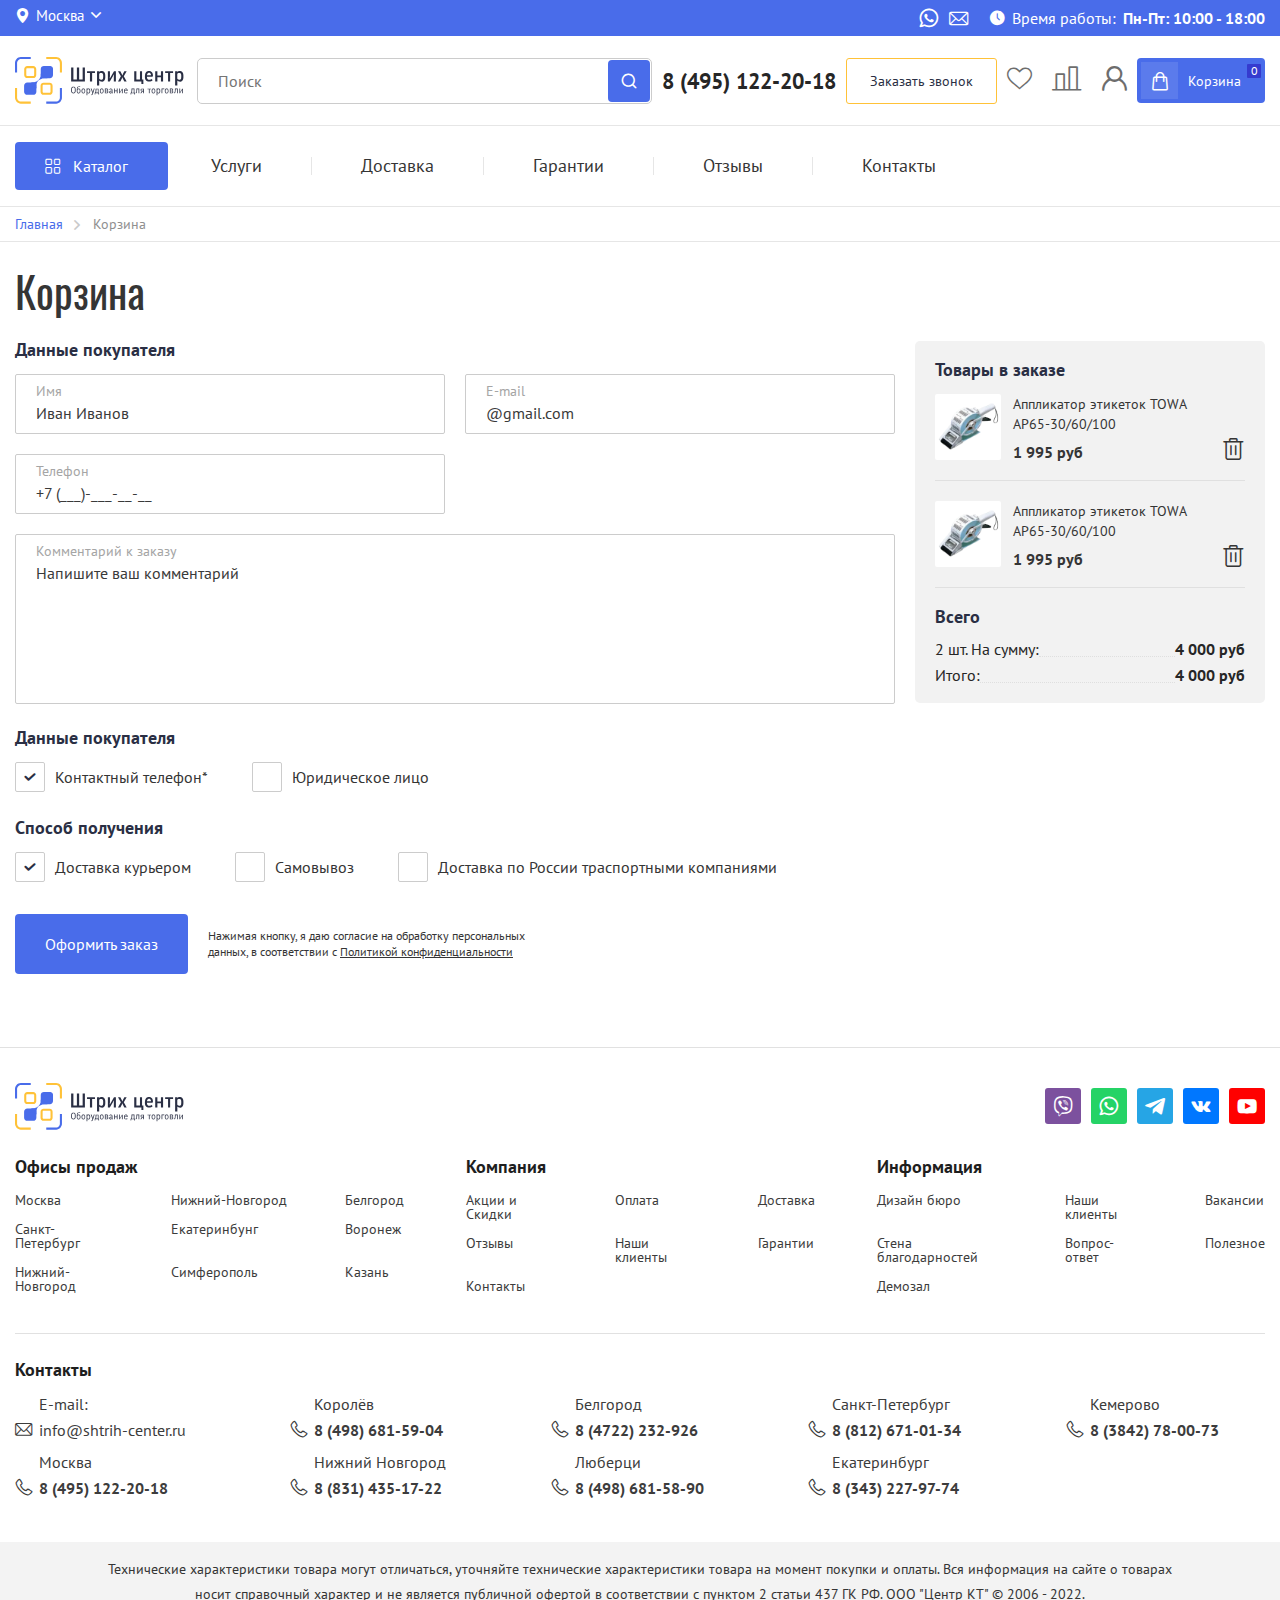
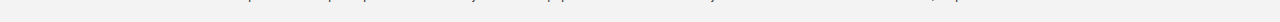
==== commit b6a99443: "Add files via upload" ====
--- a/cart.html
+++ b/cart.html
@@ -2,10 +2,10 @@
 <html lang="ru">
 
 <head>
-	<title>Главная</title>
+	<title>Корзина</title>
 	<meta charset="UTF-8">
 	<meta name="format-detection" content="telephone=no">
-	<link rel="stylesheet" href="css/style.min.css?_v=20230510174127">
+	<link rel="stylesheet" href="css/style.min.css?_v=20230513134919">
 	<meta name="viewport" content="width=device-width, initial-scale=1.0">
 </head>
 
@@ -17,7 +17,9 @@
 					<img src="img/logo.svg" alt="logo">
 				</a>
 				<div class="header__mobile-buttons-wrapper">
-					<a href="#" class="header__mobile-search-btn _icon-search"></a>
+					<div class="header__mobile-search-block">
+						<button class="header__mobile-search-btn _icon-search"></button>
+					</div>
 					<a href="tel:84951222018" class="header__mobile-phone-btn _icon-phone-full"></a>
 					<div class="header__menu menu">
 						<button type="button" class="menu__icon icon-menu"><span></span></button>
@@ -32,32 +34,6 @@
 								<ul>
 									<li>
 										<a href="#" class="menu__catalog-title _icon-arrow">Каталог</a>
-										<ul class="menu__catalog">
-											<li class="catalog__title">
-												<div class="catalog__img-wrapper">
-													<picture><source srcset="img/mini-icons/1.webp" type="image/webp"><img src="img/mini-icons/1.png" alt="Image"></picture>
-												</div>
-												<span class="_icon-arrow">Оборудование штрих-кодирования</span>
-											</li>
-											<li class="catalog__title">
-												<div class="catalog__img-wrapper">
-													<picture><source srcset="img/mini-icons/2.webp" type="image/webp"><img src="img/mini-icons/2.png" alt="Image"></picture>
-												</div>
-												<span class="_icon-arrow">Банковское оборудование</span>
-											</li>
-											<li class="catalog__title">
-												<div class="catalog__img-wrapper">
-													<picture><source srcset="img/mini-icons/3.webp" type="image/webp"><img src="img/mini-icons/3.png" alt="Image"></picture>
-												</div>
-												<span class="_icon-arrow">Электронное торговое оборудование</span>
-											</li>
-											<li class="catalog__title">
-												<div class="catalog__img-wrapper">
-													<picture><source srcset="img/mini-icons/4.webp" type="image/webp"><img src="img/mini-icons/4.png" alt="Image"></picture>
-												</div>
-												<span class="_icon-arrow">Оборудование для торговли</span>
-											</li>
-										</ul>
 									</li>
 									<li><a href="#" class="_icon-arrow">Услуги</a></li>
 									<li><a href="#" class="_icon-arrow">Доставка</a></li>
@@ -780,11 +756,13 @@
 							</ul>
 						</nav>
 					</div>
-
-					<div class="header__search-wrapper">
+					<div class="header__search-wrapper" data-da=".header__mobile-search-block, 600, first">
 						<form action="#" class="header__search">
-							<input autocomplete="off" type="text" name="search" data-required data-error placeholder="Поиск" class="header__search-input input">
-							<button class="header__search-btn _icon-search"></button>
+							<div class="header__search-input-wrapper">
+								<input autocomplete="off" type="text" name="search" data-required data-error placeholder="Поиск" class="header__search-input input">
+								<button class="header__search-btn _icon-search"></button>
+							</div>
+							<button type="button" class="header__search-cancel-btn">Отмена</button>
 						</form>
 						<div class="header__search-slide-block" hidden>
 							<ul class="header__search-list">
@@ -897,25 +875,25 @@
 								<div class="catalog__main">
 									<div data-tabs class="catalog__tabs-main">
 										<nav data-tabs-titles class="catalog__navigation catalog__navigation-main">
-											<button type="submit" class="catalog__title _tab-active">
+											<button type="button" class="catalog__title _tab-active">
 												<div class="catalog__img-wrapper">
 													<picture><source srcset="img/mini-icons/1.webp" type="image/webp"><img src="img/mini-icons/1.png" alt="Image"></picture>
 												</div>
 												<span class="_icon-arrow">Оборудование штрих-кодирования</span>
 											</button>
-											<button type="submit" class="catalog__title">
+											<button type="button" class="catalog__title">
 												<div class="catalog__img-wrapper">
 													<picture><source srcset="img/mini-icons/2.webp" type="image/webp"><img src="img/mini-icons/2.png" alt="Image"></picture>
 												</div>
 												<span class="_icon-arrow">Банковское оборудование</span>
 											</button>
-											<button type="submit" class="catalog__title">
+											<button type="button" class="catalog__title">
 												<div class="catalog__img-wrapper">
 													<picture><source srcset="img/mini-icons/3.webp" type="image/webp"><img src="img/mini-icons/3.png" alt="Image"></picture>
 												</div>
 												<span class="_icon-arrow">Электронное торговое оборудование</span>
 											</button>
-											<button type="submit" class="catalog__title">
+											<button type="button" class="catalog__title">
 												<div class="catalog__img-wrapper">
 													<picture><source srcset="img/mini-icons/4.webp" type="image/webp"><img src="img/mini-icons/4.png" alt="Image"></picture>
 												</div>
@@ -926,25 +904,25 @@
 											<div class="catalog__body catalog__body--second">
 												<div data-tabs class="catalog__tabs">
 													<nav data-tabs-titles class="catalog__navigation catalog__navigation--second">
-														<button type="submit" class="catalog__title _tab-active">
+														<button type="button" class="catalog__title _tab-active">
 															<div class="catalog__img-wrapper">
 																<picture><source srcset="img/mini-icons/5.webp" type="image/webp"><img src="img/mini-icons/5.png" alt="Image"></picture>
 															</div>
 															<span class="_icon-arrow">Ручные терминалы сбора данных (2032)</span>
 														</button>
-														<button type="submit" class="catalog__title">
+														<button type="button" class="catalog__title">
 															<div class="catalog__img-wrapper">
 																<picture><source srcset="img/mini-icons/6.webp" type="image/webp"><img src="img/mini-icons/6.png" alt="Image"></picture>
 															</div>
 															<span class="_icon-arrow">Планшетные терминалы сбора данных (168)</span>
 														</button>
-														<button type="submit" class="catalog__title">
+														<button type="button" class="catalog__title">
 															<div class="catalog__img-wrapper">
 																<picture><source srcset="img/mini-icons/7.webp" type="image/webp"><img src="img/mini-icons/7.png" alt="Image"></picture>
 															</div>
 															<span class="_icon-arrow">Терминалы сбора данных на транспорт (290)</span>
 														</button>
-														<button type="submit" class="catalog__title">
+														<button type="button" class="catalog__title">
 															<div class="catalog__img-wrapper">
 																<picture><source srcset="img/mini-icons/8.webp" type="image/webp"><img src="img/mini-icons/8.png" alt="Image"></picture>
 															</div>
@@ -1070,25 +1048,25 @@
 											<div class="catalog__body catalog__body--second">
 												<div data-tabs class="catalog__tabs">
 													<nav data-tabs-titles class="catalog__navigation catalog__navigation--second">
-														<button type="submit" class="catalog__title _tab-active">
+														<button type="button" class="catalog__title _tab-active">
 															<div class="catalog__img-wrapper">
 																<picture><source srcset="img/mini-icons/5.webp" type="image/webp"><img src="img/mini-icons/5.png" alt="Image"></picture>
 															</div>
 															<span class="_icon-arrow">Ручные терминалы сбора данных (2032)</span>
 														</button>
-														<button type="submit" class="catalog__title">
+														<button type="button" class="catalog__title">
 															<div class="catalog__img-wrapper">
 																<picture><source srcset="img/mini-icons/6.webp" type="image/webp"><img src="img/mini-icons/6.png" alt="Image"></picture>
 															</div>
 															<span class="_icon-arrow">Планшетные терминалы сбора данных (168)</span>
 														</button>
-														<button type="submit" class="catalog__title">
+														<button type="button" class="catalog__title">
 															<div class="catalog__img-wrapper">
 																<picture><source srcset="img/mini-icons/7.webp" type="image/webp"><img src="img/mini-icons/7.png" alt="Image"></picture>
 															</div>
 															<span class="_icon-arrow">Терминалы сбора данных на транспорт (290)</span>
 														</button>
-														<button type="submit" class="catalog__title">
+														<button type="button" class="catalog__title">
 															<div class="catalog__img-wrapper">
 																<picture><source srcset="img/mini-icons/8.webp" type="image/webp"><img src="img/mini-icons/8.png" alt="Image"></picture>
 															</div>
@@ -1543,6 +1521,155 @@
 				</div>
 			</div>
 		</header>
+
+		<div class="mobile-menu">
+			<div class="mobile-menu__wrapper">
+				<a href="index.html" class="mobile-menu__block _icon-home">
+					Главная
+				</a>
+				<div class="mobile-menu__block mobile-menu__block--catalog _icon-squares">
+					Каталог
+				</div>
+				<a href="#" class="mobile-menu__block _icon-cart">
+					Корзина
+				</a>
+				<a href="#" class="mobile-menu__block _icon-user">
+					Профиль
+				</a>
+				<a href="#" class="mobile-menu__block _icon-heart">
+					Избранное
+				</a>
+			</div>
+			<div class="mobile-menu__catalog">
+				<p class="mobile-menu__catalog-title">Каталог</p>
+				<nav class="mobile-menu__catalog-main">
+					<ul class="mobile-menu__catalog-ul">
+						<li class="mobile-menu__catalog-item-title">
+							<button class="mobile-menu__item-title-wrapper">
+								<div class="mobile-menu__img-wrapper">
+									<picture><source srcset="img/mini-icons/1.webp" type="image/webp"><img src="img/mini-icons/1.png" alt="Image"></picture>
+								</div>
+								<span class="_icon-arrow">Оборудование штрих-кодирования</span>
+							</button>
+							<div class="mobile-menu__subcatalog">
+								<p class="mobile-menu__go-back _icon-arrow">Каталог</p>
+								<p class="mobile-menu__subcatalog-title">
+									Все товары в категории
+								</p>
+								<ul>
+									<li class="mobile-menu__catalog-item-title">
+										<button class="mobile-menu__item-title-wrapper">
+											<div class="mobile-menu__img-wrapper">
+												<picture><source srcset="img/mini-icons/5.webp" type="image/webp"><img src="img/mini-icons/5.png" alt="Image"></picture>
+											</div>
+											<span class="_icon-arrow">Ручные терминалы сбора данных (2032)</span>
+										</button>
+										<div class="mobile-menu__subcatalog">
+											<p class="mobile-menu__go-back _icon-arrow">Каталог</p>
+											<p class="mobile-menu__subcatalog-title">
+												Все товары в категории
+											</p>
+											<ul>
+												<li class="mobile-menu__catalog-item-title">
+													<a href="#" class="mobile-menu__item-title-wrapper">
+														<span class="_icon-arrow">Термопринтеры</span>
+													</a>
+												</li>
+												<li class="mobile-menu__catalog-item-title">
+													<a href="#" class="mobile-menu__item-title-wrapper">
+														<span class="_icon-arrow">Термотрансферные принтеры</span>
+													</a>
+												</li>
+												<li class="mobile-menu__catalog-item-title">
+													<a href="#" class="mobile-menu__item-title-wrapper">
+														<span class="_icon-arrow">Настольные принтеры</span>
+													</a>
+												</li>
+												<li class="mobile-menu__catalog-item-title">
+													<a href="#" class="mobile-menu__item-title-wrapper">
+														<span class="_icon-arrow">Коммерческие принтеры</span>
+													</a>
+												</li>
+												<li class="mobile-menu__catalog-item-title">
+													<a href="#" class="mobile-menu__item-title-wrapper">
+														<span class="_icon-arrow">Промышленные принтеры</span>
+													</a>
+												</li>
+												<li class="mobile-menu__catalog-item-title">
+													<a href="#" class="mobile-menu__item-title-wrapper">
+														<span class="_icon-arrow">Мобильные (портативные)принтеры</span>
+													</a>
+												</li>
+												<li class="mobile-menu__catalog-item-title">
+													<a href="#" class="mobile-menu__item-title-wrapper">
+														<span class="_icon-arrow">RFID принтеры</span>
+													</a>
+												</li>
+												<li class="mobile-menu__catalog-item-title">
+													<a href="#" class="mobile-menu__item-title-wrapper">
+														<span class="_icon-arrow">Специальные принтеры</span>
+													</a>
+												</li>
+											</ul>
+										</div>
+									</li>
+									<li class="mobile-menu__catalog-item-title">
+										<button class="mobile-menu__item-title-wrapper">
+											<div class="mobile-menu__img-wrapper">
+												<picture><source srcset="img/mini-icons/6.webp" type="image/webp"><img src="img/mini-icons/6.png" alt="Image"></picture>
+											</div>
+											<span class="_icon-arrow">Планшетные терминалы сбора данных (168)</span>
+										</button>
+									</li>
+									<li class="mobile-menu__catalog-item-title">
+										<button class="mobile-menu__item-title-wrapper">
+											<div class="mobile-menu__img-wrapper">
+												<picture><source srcset="img/mini-icons/7.webp" type="image/webp"><img src="img/mini-icons/7.png" alt="Image"></picture>
+											</div>
+											<span class="_icon-arrow">Терминалы сбора данных на транспорт (290)</span>
+										</button>
+									</li>
+									<li class="mobile-menu__catalog-item-title">
+										<button class="mobile-menu__item-title-wrapper">
+											<div class="mobile-menu__img-wrapper">
+												<picture><source srcset="img/mini-icons/8.webp" type="image/webp"><img src="img/mini-icons/8.png" alt="Image"></picture>
+											</div>
+											<span class="_icon-arrow">Научные терминалы сбора данных (110)</span>
+										</button>
+									</li>
+								</ul>
+							</div>
+						</li>
+						<li class="mobile-menu__catalog-item-title">
+							<button class="mobile-menu__item-title-wrapper">
+								<div class="mobile-menu__img-wrapper">
+									<picture><source srcset="img/mini-icons/2.webp" type="image/webp"><img src="img/mini-icons/2.png" alt="Image"></picture>
+								</div>
+								<span class="_icon-arrow">Банковское оборудование</span>
+							</button>
+						</li>
+						<li class="mobile-menu__catalog-item-title">
+							<button class="mobile-menu__item-title-wrapper">
+								<div class="mobile-menu__img-wrapper">
+									<picture><source srcset="img/mini-icons/3.webp" type="image/webp"><img src="img/mini-icons/3.png" alt="Image"></picture>
+								</div>
+								<span class="_icon-arrow">Электронное торговое оборудование</span>
+							</button>
+						</li>
+						<li class="mobile-menu__catalog-item-title">
+							<button class="mobile-menu__item-title-wrapper">
+								<div class="mobile-menu__img-wrapper">
+									<picture><source srcset="img/mini-icons/4.webp" type="image/webp"><img src="img/mini-icons/4.png" alt="Image"></picture>
+								</div>
+								<span class="_icon-arrow">Оборудование для торговли</span>
+							</button>
+						</li>
+					</ul>
+				</nav>
+			</div>
+		</div>
+
+		<a href="#" data-goto=".header" class="arrow-top _icon-arrow"></a>
 		<main class="page">
 			<div class="breadcrumbs">
 				<div class="breadcrumbs__container">
@@ -1918,7 +2045,7 @@
 			</div>
 		</div>
 	</div>
-	<script src="js/app.min.js?_v=20230510174127"></script>
+	<script src="js/app.min.js?_v=20230513134919"></script>
 </body>
 
 </html>--- a/css/style.min.css
+++ b/css/style.min.css
@@ -1 +1 @@
-@charset "UTF-8";@font-face{font-family:Oswald;font-display:swap;src:url(../fonts/Oswald-Regular.woff2) format("woff2"),url(../fonts/Oswald-Regular.woff) format("woff");font-weight:400;font-style:normal}@font-face{font-family:icons;font-display:swap;src:url(../fonts/icons.woff2) format("woff2"),url(../fonts/icons.woff) format("woff");font-weight:400;font-style:normal}@font-face{font-family:PT_Sans;font-display:swap;src:url(../fonts/PT_Sans-Bold.woff2) format("woff2"),url(../fonts/PT_Sans-Bold.woff) format("woff");font-weight:700;font-style:normal}@font-face{font-family:PT_Sans;font-display:swap;src:url(../fonts/PT_Sans-Regular.woff2) format("woff2"),url(../fonts/PT_Sans-Regular.woff) format("woff");font-weight:400;font-style:normal}.arch--blue::before,.arch--orange::after,.breadcrumbs ul li:not(:last-child)::after,.checkbox__input:checked+.checkbox__text:before,.options__text:after,.rating__active::before,.rating__body::before,.select__value:after,.sertif__img::after,.who-are-we__text-block::after,[class*=_icon-]:before{font-family:icons;font-style:normal;font-weight:400;font-variant:normal;text-transform:none;line-height:1;-webkit-font-smoothing:antialiased;-moz-osx-font-smoothing:grayscale}[class*=_icon-]:before{display:block}._icon-arch:before{content:"\e922"}._icon-long-arrow:before{content:"\e921"}._icon-user-solid:before{content:"\e91e"}._icon-graph-full:before{content:"\e91f"}._icon-heart-full:before{content:"\e920"}._icon-user:before{content:"\e902"}._icon-graph:before{content:"\e912"}._icon-heart:before{content:"\e913"}._icon-star:before{content:"\e900"}._icon-tg:before{content:"\e901"}._icon-user-full:before{content:"\e903"}._icon-viber:before{content:"\e904"}._icon-vk:before{content:"\e905"}._icon-whatsapp:before{content:"\e906"}._icon-yt:before{content:"\e907"}._icon-arrow:before{content:"\e908"}._icon-calendar:before{content:"\e909"}._icon-cart:before{content:"\e90a"}._icon-check:before{content:"\e90b"}._icon-circles:before{content:"\e90c"}._icon-clock:before{content:"\e90d"}._icon-comment:before{content:"\e90e"}._icon-cross:before{content:"\e90f"}._icon-delete:before{content:"\e910"}._icon-discount:before{content:"\e911"}._icon-hit:before{content:"\e914"}._icon-like:before{content:"\e915"}._icon-lines:before{content:"\e916"}._icon-location:before{content:"\e917"}._icon-location-full:before{content:"\e918"}._icon-mail:before{content:"\e919"}._icon-phone:before{content:"\e91a"}._icon-phone-full:before{content:"\e91b"}._icon-search:before{content:"\e91c"}._icon-squares:before{content:"\e91d"}*{padding:0;margin:0;border:0}*,:after,:before{-webkit-box-sizing:border-box;box-sizing:border-box}body,html{height:100%;min-width:320px}body{color:#353535;line-height:1;font-family:PT_Sans;font-size:1rem;-ms-text-size-adjust:100%;-moz-text-size-adjust:100%;-webkit-text-size-adjust:100%;-webkit-font-smoothing:antialiased;-moz-osx-font-smoothing:grayscale}button,input,textarea{font-family:PT_Sans;font-size:inherit}button{cursor:pointer;color:inherit;background-color:inherit}a{color:inherit}a:link,a:visited{text-decoration:none}a:hover{text-decoration:none}ul li{list-style:none}img{vertical-align:top}h1,h2,h3,h4,h5,h6{font-weight:inherit;font-size:inherit}.lock body{overflow:hidden;-ms-touch-action:none;touch-action:none}.wrapper{min-height:100%;display:-webkit-box;display:-ms-flexbox;display:flex;-webkit-box-orient:vertical;-webkit-box-direction:normal;-ms-flex-direction:column;flex-direction:column;overflow:hidden}.wrapper>main{-webkit-box-flex:1;-ms-flex:1 1 auto;flex:1 1 auto}.wrapper>*{min-width:0}[class*=__container]{max-width:90.625rem;-webkit-box-sizing:content-box;box-sizing:content-box;margin:0 auto;padding:0 .9375rem}.checkbox{position:relative}.checkbox__input{position:absolute;width:0;height:0;opacity:0}.checkbox__input:checked+.checkbox__text:before{content:"\e90b"}.checkbox__label{cursor:pointer}.checkbox__label._form-error .checkbox__text{color:#c22}.checkbox__label._form-error .checkbox__text::before{border:1px solid #c22}.checkbox__text{display:-webkit-inline-box;display:-ms-inline-flexbox;display:inline-flex;-webkit-box-align:center;-ms-flex-align:center;align-items:center;position:relative;gap:10px}.checkbox__text:before{content:"";-ms-flex-item-align:start;align-self:flex-start;-webkit-box-flex:0;-ms-flex:0 0 1.875rem;flex:0 0 1.875rem;width:1.875rem;height:1.875rem;border:1px solid #ccc;border-radius:.125rem;display:-webkit-box;display:-ms-flexbox;display:flex;-webkit-box-pack:center;-ms-flex-pack:center;justify-content:center;-webkit-box-align:center;-ms-flex-align:center;align-items:center;font-size:.875rem}.checkbox__text a{font-weight:700}.options{display:-webkit-box;display:-ms-flexbox;display:flex;-webkit-box-align:start;-ms-flex-align:start;align-items:flex-start;gap:3.125rem}.options__input{width:0;height:0;opacity:0;position:absolute}.options__input:checked+.options__text:after{-webkit-transform:scale(1);-ms-transform:scale(1);transform:scale(1)}.options__label{cursor:pointer}.options__text{display:-webkit-inline-box;display:-ms-inline-flexbox;display:inline-flex;-webkit-box-align:center;-ms-flex-align:center;align-items:center;gap:.625rem;position:relative}.options__text:before{content:"";-ms-flex-item-align:start;align-self:flex-start;width:1.875rem;height:1.875rem;-webkit-box-flex:0;-ms-flex:0 0 1.875rem;flex:0 0 1.875rem;border:1px solid #ccc;border-radius:2px}.options__text:after{content:"\e90b";-webkit-transition:.2s;-o-transition:.2s;transition:.2s;-webkit-transform:scale(0);-ms-transform:scale(0);transform:scale(0);font-size:.75rem;color:#2a2f44;position:absolute;left:.5625rem;top:.5625rem}.select{position:relative}.select__body{position:relative}.select__title{color:inherit;text-align:left;background-color:#f2f2f2;border-radius:.1875rem;cursor:pointer;width:100%}._select-open .select__title{border-radius:0 0 .1875rem .1875rem}.select__value{display:-webkit-box;display:-ms-flexbox;display:flex;-webkit-box-align:center;-ms-flex-align:center;align-items:center;padding:.75rem;gap:2.5rem}.select__value:after{content:"\e908";-webkit-transition:all .3s ease 0s;-o-transition:all .3s ease 0s;transition:all .3s ease 0s;display:-webkit-box;display:-ms-flexbox;display:flex;-webkit-box-pack:center;-ms-flex-pack:center;justify-content:center;-webkit-box-align:center;-ms-flex-align:center;align-items:center;color:#496cea;font-size:.5rem}._select-open .select__value:after{-webkit-transform:rotate(-180deg);-ms-transform:rotate(-180deg);transform:rotate(-180deg)}.select__content{color:#2a2f44;font-size:.875rem}.select__text{-webkit-box-flex:1;-ms-flex:1 1 auto;flex:1 1 auto}.select__input{width:100%;background-color:transparent;height:100%}.select__options{color:#2a2f44;font-size:.875rem;min-width:100%;position:absolute;top:100%;left:0;background-color:#f2f2f2;border-radius:0 0 .1875rem .1875rem;overflow:hidden}.select__option{width:100%;display:block;text-align:left;cursor:pointer;padding:5px 15px;color:inherit;-webkit-transition:.1s;-o-transition:.1s;transition:.1s}.select__option._select-selected{background-color:#eee}.select._select-open{z-index:5}._select-tag{cursor:pointer}.rating{display:-webkit-box;display:-ms-flexbox;display:flex;-webkit-box-align:end;-ms-flex-align:end;align-items:flex-end;line-height:.75;-webkit-transition:opacity .3s ease 0s;-o-transition:opacity .3s ease 0s;transition:opacity .3s ease 0s}.rating__body{position:relative;font-size:.8125rem}.rating__body::before{content:"\e900\e900\e900\e900\e900";display:block}.rating__active{position:absolute;height:100%;top:0;left:0;overflow:hidden}.rating__active::before{content:"\e900\e900\e900\e900\e900";position:absolute;width:100%;height:100%;top:0;left:0;color:#ffc238}.rating__active.one-star{width:20%}.rating__active.two-star{width:40%}.rating__active.three-star{width:60%}.rating__active.four-star{width:80%}.rating__active.five-star{width:100%}.rating__count{font-size:.875rem;line-height:1;margin:0 0 0 .4375rem;color:#4b4b4b}.rating.rating_sending{opacity:.2}.noUi-target,.noUi-target *{-webkit-touch-callout:none;-webkit-tap-highlight-color:transparent;-webkit-user-select:none;-ms-touch-action:none;touch-action:none;-ms-user-select:none;-moz-user-select:none;user-select:none;-webkit-box-sizing:border-box;box-sizing:border-box}.noUi-target{position:relative;margin:1.25rem 0 1.5625rem 0}.noUi-base,.noUi-connects{width:100%;height:100%;position:relative;z-index:1}.noUi-connects{overflow:hidden;z-index:0}.noUi-connect,.noUi-origin{will-change:transform;position:absolute;z-index:1;top:0;right:0;height:100%;width:100%;-ms-transform-origin:0 0;-webkit-transform-origin:0 0;-webkit-transform-style:preserve-3d;transform-origin:0 0;-webkit-transform-style:flat;transform-style:flat}.noUi-txt-dir-rtl.noUi-horizontal .noUi-origin{left:0;right:auto}.noUi-vertical .noUi-origin{top:-100%;width:0}.noUi-horizontal .noUi-origin{height:0}.noUi-handle{-webkit-backface-visibility:hidden;backface-visibility:hidden;position:absolute}.noUi-touch-area{height:100%;width:100%}.noUi-state-tap .noUi-connect,.noUi-state-tap .noUi-origin{-webkit-transition:-webkit-transform .3s;transition:-webkit-transform .3s;-o-transition:transform .3s;transition:transform .3s;transition:transform .3s,-webkit-transform .3s}.noUi-state-drag *{cursor:inherit!important}.noUi-horizontal{height:.3125rem;border-radius:1rem}.noUi-horizontal .noUi-handle{width:1.0625rem;height:1.0625rem;right:-1.0625rem;top:-.375rem}.noUi-horizontal .noUi-handle-upper{right:0;left:auto}.noUi-target{background:#fff;border-radius:10px}.noUi-connects{border-radius:10px}.noUi-connect{background:#496cea}.noUi-draggable{cursor:ew-resize}.noUi-vertical .noUi-draggable{cursor:ns-resize}.noUi-handle{border-radius:50%;background:#496cea;cursor:pointer}.noUi-active{background-color:#1e60ee}.noUi-tooltip{display:block;position:absolute;font-size:.875rem;text-align:center;white-space:nowrap;color:#373737;display:none}.noUi-active .noUi-tooltip{display:block}.noUi-horizontal .noUi-tooltip{-webkit-transform:translate(-50%,0);-ms-transform:translate(-50%,0);transform:translate(-50%,0);left:50%;top:120%}body::after{content:"";background:rgba(0,0,0,.85);-webkit-backdrop-filter:blur(5px);backdrop-filter:blur(5px);position:fixed;width:100%;height:100%;top:0;left:0;opacity:0;-webkit-transition:opacity .8s ease 0s;-o-transition:opacity .8s ease 0s;transition:opacity .8s ease 0s;pointer-events:none;z-index:149}.popup{position:fixed;top:0;left:0;bottom:0;right:0;padding:30px 10px;-webkit-transition:visibility .8s ease 0s;-o-transition:visibility .8s ease 0s;transition:visibility .8s ease 0s;visibility:hidden;pointer-events:none}.popup__wrapper{display:-webkit-box;display:-ms-flexbox;display:flex;-webkit-box-orient:vertical;-webkit-box-direction:normal;-ms-flex-direction:column;flex-direction:column;-webkit-box-align:center;-ms-flex-align:center;align-items:center;min-height:100%;-webkit-box-flex:1;-ms-flex:1 1 auto;flex:1 1 auto;width:100%;display:flex;-webkit-box-pack:center;-ms-flex-pack:center;justify-content:center;align-items:center}.popup__content{visibility:hidden;-webkit-transform:scale(0);-ms-transform:scale(0);transform:scale(0);-webkit-transition:-webkit-transform .3s ease 0s;transition:-webkit-transform .3s ease 0s;-o-transition:transform .3s ease 0s;transition:transform .3s ease 0s;transition:transform .3s ease 0s,-webkit-transform .3s ease 0s;background-color:#fff;width:100%;max-width:45.375rem;border-radius:.3125rem}.lock .popup__content{visibility:visible}.popup__close{width:2.75rem;height:2.75rem;background-color:#f0f0f0;border-radius:.1875rem;position:absolute;top:1.25rem;right:1.25rem}.popup__close::before{color:#5e5e5e}.popup__title{font-family:Oswald;margin:2.1875rem 0 1.875rem 1.5625rem}.popup__main{display:-webkit-box;display:-ms-flexbox;display:flex;-webkit-box-pack:justify;-ms-flex-pack:justify;justify-content:space-between}.popup__left{padding:0 3.125rem 2.5rem 1.5625rem;min-width:21.875rem}.popup__form{display:-webkit-box;display:-ms-flexbox;display:flex;-webkit-box-orient:vertical;-webkit-box-direction:normal;-ms-flex-direction:column;flex-direction:column;-webkit-box-align:end;-ms-flex-align:end;align-items:flex-end;gap:1.25rem}.popup__label{width:100%}.popup__right{max-width:21rem;width:100%}.popup__right img{max-width:100%}.popup-show body::after{opacity:1}.popup_show{z-index:150;visibility:visible;overflow:auto;pointer-events:auto}.popup_show .popup__content{visibility:visible;-webkit-transform:scale(1);-ms-transform:scale(1);transform:scale(1)}[data-showmore-button] span:last-child{display:none}._showmore-active [data-showmore-button] span{display:none}._showmore-active [data-showmore-button] span:last-child{display:block}@-webkit-keyframes headerShow{0%{-webkit-transform:translateY(-110%);transform:translateY(-110%)}100%{-webkit-transform:translateY(0);transform:translateY(0)}}@keyframes headerShow{0%{-webkit-transform:translateY(-110%);transform:translateY(-110%)}100%{-webkit-transform:translateY(0);transform:translateY(0)}}@-webkit-keyframes headerShowBack{0%{-webkit-transform:translateY(0);transform:translateY(0)}100%{-webkit-transform:translateY(-110%);transform:translateY(-110%)}}@keyframes headerShowBack{0%{-webkit-transform:translateY(0);transform:translateY(0)}100%{-webkit-transform:translateY(-110%);transform:translateY(-110%)}}.arch{position:relative}.arch::after,.arch::before{pointer-events:none;font-size:1.5rem;position:absolute}.arch--blue::before{content:"\e922";color:#496cea}.arch--blue-top-right::before{top:-.625rem;right:-.625rem;-webkit-transform:rotate(90deg);-ms-transform:rotate(90deg);transform:rotate(90deg)}.arch--blue-bottom-left::before{bottom:-.625rem;left:-.625rem;-webkit-transform:rotate(-90deg);-ms-transform:rotate(-90deg);transform:rotate(-90deg)}.arch--blue-bottom-right::before{bottom:-.625rem;right:-.625rem;-webkit-transform:rotate(180deg);-ms-transform:rotate(180deg);transform:rotate(180deg)}.arch--orange::after{content:"\e922";color:#ffc238}.arch--orange-top-left::after{top:-.625rem;left:-.625rem}.arch--orange-bottom-left::after{bottom:-.625rem;left:-.625rem;-webkit-transform:rotate(-90deg);-ms-transform:rotate(-90deg);transform:rotate(-90deg)}.arch--orange-bottom-right::after{bottom:-.625rem;right:-.625rem;-webkit-transform:rotate(180deg);-ms-transform:rotate(180deg);transform:rotate(180deg)}.orange-arrow{position:absolute;top:50%;cursor:pointer}.orange-arrow::before{color:#ffc238;font-size:2.0625rem}.orange-arrow--left{left:-2.5rem;-webkit-transform:rotate(90deg);-ms-transform:rotate(90deg);transform:rotate(90deg)}.orange-arrow--right{right:-2.5rem;-webkit-transform:rotate(-90deg);-ms-transform:rotate(-90deg);transform:rotate(-90deg)}.label{position:relative}.label span{position:absolute;top:.625rem;left:1.3125rem;font-size:.875rem;color:#a5a5a5}.label input{width:100%;color:#3a3a3a}.label input::-webkit-input-placeholder{color:#3a3a3a}.label input::-moz-placeholder{color:#3a3a3a}.label input:-ms-input-placeholder{color:#3a3a3a}.label input::-ms-input-placeholder{color:#3a3a3a}.label input::placeholder{color:#3a3a3a}.label--icon::before{position:absolute;left:1.25rem;top:50%;-webkit-transform:translateY(-50%);-ms-transform:translateY(-50%);transform:translateY(-50%);color:#ccc;font-size:1.125rem}.label--icon input{padding-left:3.125rem}.label--icon span{left:3.125rem}.label--textarea textarea{resize:none;width:100%;color:#3a3a3a}.label--textarea textarea::-webkit-input-placeholder{color:#3a3a3a}.label--textarea textarea::-moz-placeholder{color:#3a3a3a}.label--textarea textarea:-ms-input-placeholder{color:#3a3a3a}.label--textarea textarea::-ms-input-placeholder{color:#3a3a3a}.label--textarea textarea::placeholder{color:#3a3a3a}.input{outline:0;background-color:#fff;border:1px solid #ccc;border-radius:.125rem;padding:.875rem 1.25rem}.input._form-error{border:1px solid #c22;color:#c22}.input._form-error::-webkit-input-placeholder{color:#c22}.input._form-error::-moz-placeholder{color:#c22}.input._form-error:-ms-input-placeholder{color:#c22}.input._form-error::-ms-input-placeholder{color:#c22}.input._form-error::placeholder{color:#c22}.input--placeholder{padding:1.75rem 1.25rem .625rem}.blue-btn{background-color:#496cea;color:#fff;border-radius:.25rem;padding:.9375rem 1.875rem;cursor:pointer;-webkit-transition:.2s;-o-transition:.2s;transition:.2s}.blue-btn:active{background-color:#3054d8}.orange-border-btn{display:inline-block;background-color:#fff;border:1px solid #ffc238;border-radius:.1875rem;padding:.9375rem 1.4375rem;color:#2a2f44;font-size:.875rem;-webkit-transition:.2s;-o-transition:.2s;transition:.2s}.orange-border-btn:active{background-color:#ebb22e;border:1px solid #ebb22e}.orange-btn{display:inline-block;padding:1.1875rem 2.1875rem;background-color:#ffc238;-webkit-box-shadow:0 6px 30px #d7d7d7;box-shadow:0 6px 30px #d7d7d7;border-radius:3px;color:#2a2f44;font-weight:700;-webkit-transition:.2s;-o-transition:.2s;transition:.2s}.title{font-family:Oswald;line-height:1}.subtitle{font-family:Oswald;line-height:1.125}.text{line-height:1.625}.card{max-width:18.75rem;height:100%;display:-webkit-box;display:-ms-flexbox;display:flex;-webkit-box-orient:vertical;-webkit-box-direction:normal;-ms-flex-direction:column;flex-direction:column;position:relative}.card__banners{position:absolute;top:0;left:-.125rem;z-index:1}.card__banners div{border-radius:0 .1875rem .1875rem 0;padding:.5625rem .5625rem .5625rem .4375rem;position:relative}.card__banners div span{display:-webkit-box;display:-ms-flexbox;display:flex;-webkit-box-align:center;-ms-flex-align:center;align-items:center;font-size:.875rem}.card__banners div span::before{margin:0 .3125rem 0 0}.card__banners div::before{content:"";position:absolute;top:100%;left:0;width:0;height:0;border-style:solid;border-width:0 2px 2.5px 0}.card__banner-hit{background-color:#496cea;color:#fff;margin:0 0 .1875rem 0}.card__banner-hit::before{border-color:transparent #304bab transparent transparent}.card__banner-discount{background-color:#ffc238;color:#2a2f44}.card__banner-discount::before{border-color:transparent #e0a215 transparent transparent}.card__user-icons{position:absolute;top:.625rem;right:0;z-index:1;display:-webkit-box;display:-ms-flexbox;display:flex;-webkit-box-align:center;-ms-flex-align:center;align-items:center;gap:.625rem;font-size:1.5625rem}.card__slider{position:relative}.card__pagination{opacity:0;position:absolute;left:0;bottom:0;width:100%;display:-webkit-box;display:-ms-flexbox;display:flex;-webkit-box-align:center;-ms-flex-align:center;align-items:center;gap:.1875rem}.card__pagination .swiper-pagination-bullet{height:.125rem;width:100%;background-color:#dedede}.card__pagination .swiper-pagination-bullet-active{background-color:#496cea}.card__slide{display:-webkit-box;display:-ms-flexbox;display:flex;-webkit-box-pack:center;-ms-flex-pack:center;justify-content:center;-webkit-box-align:center;-ms-flex-align:center;align-items:center;position:relative;padding:0 0 100% 0}.card__slide img{position:absolute;width:100%;height:100%;top:0;left:0;-o-object-fit:contain;object-fit:contain;padding:1.25rem}.card__main{display:-webkit-box;display:-ms-flexbox;display:flex;-webkit-box-orient:vertical;-webkit-box-direction:normal;-ms-flex-direction:column;flex-direction:column;-webkit-box-flex:1;-ms-flex:1 1 auto;flex:1 1 auto}.card__rating-block{display:-webkit-box;display:-ms-flexbox;display:flex;-webkit-box-align:center;-ms-flex-align:center;align-items:center;-webkit-box-pack:justify;-ms-flex-pack:justify;justify-content:space-between;margin:1.4375rem 0 0 0}.card__article{color:#4b4b4b;font-size:.75rem}.card__title{margin:.9375rem 0 3.75rem 0;font-weight:700;font-size:1rem;line-height:1.5;-webkit-box-flex:1;-ms-flex:1 1 100%;flex:1 1 100%}.card__title::before{content:"";position:absolute;width:100%;height:100%;top:0;left:0}.card__price-block{display:-webkit-box;display:-ms-flexbox;display:flex;-webkit-box-align:center;-ms-flex-align:center;align-items:center;-webkit-box-pack:justify;-ms-flex-pack:justify;justify-content:space-between}.card__price{font-weight:700;font-size:1.25rem;position:relative;padding:0 0 0 .4375rem}.card__price::before{content:"";position:absolute;left:0;top:0;height:100%;width:.125rem;background-color:#496cea}.card__available span{display:none;font-size:.75rem}.card__available span::before{margin:0 .3125rem 0 0;width:.875rem;height:.875rem;border-radius:50%;display:-webkit-box;display:-ms-flexbox;display:flex;-webkit-box-pack:center;-ms-flex-pack:center;justify-content:center;-webkit-box-align:center;-ms-flex-align:center;align-items:center;font-size:.375rem}.card__available .available-yes::before{border:1px solid #428302;color:#428302}.card__available .available-no::before{border:1px solid #c22;color:#c22}.card__available--yes .available-yes{display:-webkit-box;display:-ms-flexbox;display:flex;-webkit-box-align:center;-ms-flex-align:center;align-items:center}.card__available--no .available-no{display:-webkit-box;display:-ms-flexbox;display:flex;-webkit-box-align:center;-ms-flex-align:center;align-items:center}.card__btn{z-index:1;margin:.9375rem 0 0 0;display:-webkit-box;display:-ms-flexbox;display:flex;-webkit-box-align:center;-ms-flex-align:center;align-items:center;-webkit-box-pack:center;-ms-flex-pack:center;justify-content:center}.card__btn::before{margin:0 .9375rem 0 0}.breadcrumbs{border-top:1px solid #e6e6e6;border-bottom:1px solid #e6e6e6;padding:.625rem 0}.breadcrumbs ul{display:-webkit-box;display:-ms-flexbox;display:flex;-webkit-box-align:center;-ms-flex-align:center;align-items:center;gap:.625rem;overflow:auto}.breadcrumbs ul li{color:#909090;font-size:.875rem;white-space:nowrap}.breadcrumbs ul li:not(:last-child)::after{display:inline-block;content:"\e908";font-size:.625rem;-webkit-transform:rotate(-90deg);-ms-transform:rotate(-90deg);transform:rotate(-90deg);margin:0 0 0 .625rem;color:#cacaca}.breadcrumbs ul li a{color:#496cea}.text-block__text{line-height:1.5;margin:0 0 .9375rem 0}.text-block ul{margin:0 0 .9375rem 0}.text-block ul li{line-height:1.25;display:-webkit-box;display:-ms-flexbox;display:flex;-webkit-box-align:baseline;-ms-flex-align:baseline;align-items:baseline}.text-block ul li::before{width:.9375rem;-webkit-box-flex:0;-ms-flex:0 0 .9375rem;flex:0 0 .9375rem;height:.9375rem;border-radius:.125rem;background-color:#f2f2f2;margin:0 .5rem 0 0;color:#496cea;font-size:.5rem;display:-webkit-box;display:-ms-flexbox;display:flex;-webkit-box-pack:center;-ms-flex-pack:center;justify-content:center;-webkit-box-align:center;-ms-flex-align:center;align-items:center}.text-block ul li._icon-arrow::before{-webkit-transform:rotate(-90deg);-ms-transform:rotate(-90deg);transform:rotate(-90deg)}.text-block ul li:not(:last-child){margin-bottom:.9375rem}.text-block__bold{font-weight:700}.text-block__title{font-weight:700;font-size:1.125rem;line-height:1.3333333333;margin:0 0 .625rem 0}.text-block__double-col{display:-ms-grid;display:grid;-ms-grid-columns:1fr 1fr;grid-template-columns:1fr 1fr;gap:4.375rem;margin:0 0 1.875rem 0}.sb-wrapper .simplebar-horizontal{height:.3125rem!important}.sb-wrapper .simplebar-horizontal .simplebar-scrollbar::before{top:0;left:0;bottom:0;right:0;height:5px}.sb-wrapper .simplebar-vertical .simplebar-scrollbar::before{width:6px}.sb-wrapper .simplebar-track{left:.9375rem!important;right:.9375rem!important;bottom:-.9375rem!important;border-radius:.3125rem;background-color:#dedede}.sb-wrapper .simplebar-track .simplebar-scrollbar::before{border-radius:.3125rem;background:#496cea;opacity:1}.header{z-index:2}.header__top{background-color:#496cea;color:#fff;padding:.5rem 0}.header__top .header__container{display:-webkit-box;display:-ms-flexbox;display:flex;-webkit-box-pack:justify;-ms-flex-pack:justify;justify-content:space-between}.header__city{position:relative}.header__city-title{display:-webkit-box;display:-ms-flexbox;display:flex;-webkit-box-align:center;-ms-flex-align:center;align-items:center;-webkit-box-orient:horizontal;-webkit-box-direction:reverse;-ms-flex-direction:row-reverse;flex-direction:row-reverse;cursor:pointer;font-size:.9375rem}.header__city-title::before{margin:0 0 0 .4375rem;font-size:.625rem;-webkit-transition:.2s;-o-transition:.2s;transition:.2s}.header__city-title span{display:-webkit-box;display:-ms-flexbox;display:flex;-webkit-box-align:center;-ms-flex-align:center;align-items:center}.header__city-title span::before{margin:0 .375rem 0 0}.header__city-title._active::before{-webkit-transform:rotate(180deg);-ms-transform:rotate(180deg);transform:rotate(180deg)}.header__city-wrapper{position:absolute;top:calc(100% + 1.4375rem);left:0;width:37.5rem;background-color:#fff;color:#3f3f3f;padding:1.875rem;-webkit-box-shadow:0 15px 40px rgba(133,133,133,.25);box-shadow:0 15px 40px rgba(133,133,133,.25);border-radius:5px;z-index:2}.header__city-wrapper::before{content:"";position:absolute;left:1.375rem;top:0;background-color:#fff;width:.625rem;height:.625rem;border-radius:2px;-webkit-transform:rotate(45deg) translateX(-50%);-ms-transform:rotate(45deg) translateX(-50%);transform:rotate(45deg) translateX(-50%)}.header__city-wrapper-title{color:#2a2f44;font-size:1.5625rem;font-family:Oswald}.header__city-list{margin:1.25rem 0 1.5625rem 0;padding:0 0 1.875rem 0;border-bottom:1px solid #e6e6e6}.header__city-list-title{font-weight:700;margin:0 0 1.25rem 0}.header__city-ul{display:-ms-grid;display:grid;-ms-grid-columns:1fr 1fr 1fr;grid-template-columns:1fr 1fr 1fr;row-gap:.9375rem}.header__city-form-title{font-weight:700;margin:0 0 .875rem 0}.header__city-input-wrapper{display:-webkit-box;display:-ms-flexbox;display:flex;gap:1.25rem}.header__city-input{width:100%}.header__contacts{display:-webkit-box;display:-ms-flexbox;display:flex;-webkit-box-align:center;-ms-flex-align:center;align-items:center;gap:1.25rem}.header__contacts-links{display:-webkit-box;display:-ms-flexbox;display:flex;-webkit-box-align:center;-ms-flex-align:center;align-items:center;gap:.625rem;font-size:1.25rem}.header__contact-time{display:-webkit-box;display:-ms-flexbox;display:flex;-webkit-box-align:center;-ms-flex-align:center;align-items:center;gap:.4375rem}.header__contact-time span{font-weight:700}.header__middle{padding:1.25rem 0;position:absolute;left:0;width:100%;border-bottom:1px solid #e6e6e6}.header__middle._hide{position:fixed;width:100%;top:0;left:0;padding:.9375rem 0;background-color:#fff;-webkit-box-shadow:0 5px 10px #9c9c9c;box-shadow:0 5px 10px #9c9c9c;border-bottom:none;-webkit-transform:translateY(0);-ms-transform:translateY(0);transform:translateY(0);-webkit-animation:headerShowBack .1s linear forwards;animation:headerShowBack .1s linear forwards}.header__middle._hide+.header__bottom{margin:5.625rem 0 0 0}.header__middle._hide .header__container{position:relative}.header__middle._hide .header__bottom-wrapper{display:-webkit-box;display:-ms-flexbox;display:flex;position:static;margin:0 auto 0 .625rem}.header__middle._hide .header__bottom-wrapper .catalog__wrapper{width:calc(100% - 1.875rem);left:.9375rem;top:calc(100% + .9375rem)}.header__middle._hide .header__bottom-wrapper .catalog__wrapper::before{left:15rem}.header__middle._hide .header__bottom-wrapper .header__nav-ul{gap:1.5625rem}.header__middle._hide .header__bottom-wrapper .header__nav-ul li{padding:0 1.5625rem 0 0}.header__middle._hide .header__phone,.header__middle._hide .header__search-wrapper{display:none}.header__middle .header__container{display:-webkit-box;display:-ms-flexbox;display:flex;-webkit-box-align:center;-ms-flex-align:center;align-items:center;-webkit-box-pack:justify;-ms-flex-pack:justify;justify-content:space-between;gap:.625rem}.header__middle .header__bottom-wrapper{display:none}.header__search-wrapper{max-width:31.25rem;width:100%;position:relative}.header__search-slide-block{position:absolute;top:100%;left:0;width:100%;z-index:2;padding:1.25rem;background-color:#fff;border:1px solid #e6e6e6;-webkit-box-shadow:0 .625rem 1.5625rem rgba(90,90,90,.25);box-shadow:0 .625rem 1.5625rem rgba(90,90,90,.25);border-radius:0 0 .3125rem .3125rem}.header__search-slide-block ul:not(:last-child){border-bottom:1px solid #e6e6e6;padding:0 0 .9375rem 0;margin:0 0 .9375rem 0}.header__search-list li a{font-size:1rem;line-height:2.1875;color:#525252}.header__search-items-list li:not(:last-child){margin-bottom:.625rem}.header__search-items-list li a{display:-webkit-box;display:-ms-flexbox;display:flex;-webkit-box-align:center;-ms-flex-align:center;align-items:center;gap:.75rem}.header__search-items-list li a p{display:-webkit-box;display:-ms-flexbox;display:flex;-webkit-box-orient:vertical;-webkit-box-direction:normal;-ms-flex-direction:column;flex-direction:column;-webkit-box-pack:justify;-ms-flex-pack:justify;justify-content:space-between}.header__search-items-list li a p span{-webkit-transition:.2s;-o-transition:.2s;transition:.2s}.header__search-item-title{color:#525252;line-height:1.5}.header__search-price{font-size:.75rem;color:#a4a4a4}.header__search-img{width:2.5rem;height:2.5rem;display:-webkit-box;display:-ms-flexbox;display:flex;-webkit-box-pack:center;-ms-flex-pack:center;justify-content:center;-webkit-box-align:center;-ms-flex-align:center;align-items:center}.header__search-img img{max-width:100%}.header__search{position:relative}.header__search-input{width:100%;border-radius:.3125rem;padding:.75rem 1.25rem}.header__search-btn{position:absolute;right:.125rem;top:50%;-webkit-transform:translateY(-50%);-ms-transform:translateY(-50%);transform:translateY(-50%);background-color:#496cea;border-radius:.25rem;height:calc(100% - .25rem);aspect-ratio:1;color:#fff;-webkit-transition:.2s;-o-transition:.2s;transition:.2s}.header__phone{font-size:1.375rem;font-weight:700;color:#262626;white-space:nowrap}.header__order-call{white-space:nowrap}.header__order-call--top{margin:0 1.25rem 0 0}.header__user-links{display:-webkit-box;display:-ms-flexbox;display:flex;gap:1.25rem}.header__user-link{font-size:1.5625rem;color:#6d6d6d}.header__cart-block{background:#496cea;color:#fff;border-radius:.25rem;position:relative;display:-webkit-box;display:-ms-flexbox;display:flex;-webkit-box-align:center;-ms-flex-align:center;align-items:center;padding:.25rem 1.5rem .25rem .25rem;-webkit-transition:.2s;-o-transition:.2s;transition:.2s}.header__cart-block:active{background-color:#3054d8}.header__cart-icon{width:2.3125rem;height:2.3125rem;background-color:rgba(255,255,255,.1);display:-webkit-box;display:-ms-flexbox;display:flex;-webkit-box-pack:center;-ms-flex-pack:center;justify-content:center;-webkit-box-align:center;-ms-flex-align:center;align-items:center;font-size:1.25rem;margin:0 .625rem 0 0}.header__cart-text{font-size:.875rem}.header__cart-count{position:absolute;top:.375rem;right:.25rem;width:.875rem;height:.875rem;background-color:#353bcf;border-radius:.0625rem;display:-webkit-box;display:-ms-flexbox;display:flex;-webkit-box-pack:center;-ms-flex-pack:center;justify-content:center;-webkit-box-align:center;-ms-flex-align:center;align-items:center;font-size:.75rem}.header__bottom{padding:1rem 0;margin:5.625rem 0 0 0}.header__bottom-wrapper{display:-webkit-box;display:-ms-flexbox;display:flex;-webkit-box-align:center;-ms-flex-align:center;align-items:center;position:relative}.header__nav-ul{display:-webkit-box;display:-ms-flexbox;display:flex;-webkit-box-align:center;-ms-flex-align:center;align-items:center;-ms-flex-wrap:wrap;flex-wrap:wrap}.header__nav-ul li:not(:last-child){border-right:1px solid #e6e6e6}.header__nav-ul li a{font-size:1.125rem}.header__mobile{padding:.625rem .9375rem;display:-webkit-box;display:-ms-flexbox;display:flex;-webkit-box-align:center;-ms-flex-align:center;align-items:center;-webkit-box-pack:justify;-ms-flex-pack:justify;justify-content:space-between;gap:.625rem;position:fixed;background-color:#fff;width:100%;border-bottom:1px solid #e6e6e6}.header__mobile-logo img{max-width:100%}.header__mobile-buttons-wrapper{display:-webkit-box;display:-ms-flexbox;display:flex;-webkit-box-align:center;-ms-flex-align:center;align-items:center;gap:1.25rem}.header__mobile-search-btn::before{font-size:1.625rem;color:#496cea}.header__mobile-phone-btn{display:-webkit-box;display:-ms-flexbox;display:flex;-webkit-box-pack:center;-ms-flex-pack:center;justify-content:center;-webkit-box-align:center;-ms-flex-align:center;align-items:center;width:2.875rem;height:2.875rem;background:#f2f2f2;border-radius:2px}.header__mobile-phone-btn::before{font-size:1.3125rem;color:#496cea}.catalog__btn{display:-webkit-box;display:-ms-flexbox;display:flex;-webkit-box-align:center;-ms-flex-align:center;align-items:center;gap:.75rem;padding:.875rem 2.5rem .875rem 1.875rem}.catalog__wrapper{position:absolute;left:0;top:calc(100% + .5625rem);width:100%;background:#fff;-webkit-box-shadow:0 15px 40px rgba(133,133,133,.25);box-shadow:0 15px 40px rgba(133,133,133,.25);border-radius:5px;z-index:2}.catalog__wrapper::before{content:"";position:absolute;left:1.375rem;width:.625rem;height:.625rem;background:#fff;border-radius:2px;-webkit-transform:rotate(45deg) translateX(-50%);-ms-transform:rotate(45deg) translateX(-50%);transform:rotate(45deg) translateX(-50%)}.catalog__main{display:-webkit-box;display:-ms-flexbox;display:flex;-webkit-box-pack:justify;-ms-flex-pack:justify;justify-content:space-between}.catalog__tabs-main{display:-webkit-box;display:-ms-flexbox;display:flex}.catalog__navigation{display:-webkit-box;display:-ms-flexbox;display:flex;-webkit-box-orient:vertical;-webkit-box-direction:normal;-ms-flex-direction:column;flex-direction:column;gap:.5rem;padding:.875rem 1.25rem .875rem .625rem}.catalog__navigation-main .catalog__title{padding:0 0 .5rem 0}.catalog__navigation-main .catalog__title:not(:last-child){border-bottom:1px solid #f2f2f2}.catalog__navigation-main .catalog__title::before{color:#496cea}.catalog__navigation--second{background-color:#f3f3f3;-ms-flex-item-align:stretch;-ms-grid-row-align:stretch;align-self:stretch}.catalog__navigation--second .catalog__img-wrapper{background-color:#fff}.catalog__title{display:-webkit-box;display:-ms-flexbox;display:flex;-webkit-box-align:center;-ms-flex-align:center;align-items:center;gap:.75rem;-webkit-transition:.1s;-o-transition:.1s;transition:.1s;text-align:left}.catalog__title span{display:-webkit-box;display:-ms-flexbox;display:flex;-webkit-box-orient:horizontal;-webkit-box-direction:reverse;-ms-flex-direction:row-reverse;flex-direction:row-reverse;-webkit-box-pack:justify;-ms-flex-pack:justify;justify-content:space-between;-webkit-box-align:center;-ms-flex-align:center;align-items:center;gap:1.875rem;width:100%;position:relative}.catalog__title span::before{font-size:.625rem;-webkit-transform:rotate(-90deg);-ms-transform:rotate(-90deg);transform:rotate(-90deg)}.catalog__title._tab-active{font-weight:700;color:#353535}.catalog__img-wrapper{background:#f2f2f2;border-radius:2px;width:1.875rem;height:1.875rem;display:-webkit-box;display:-ms-flexbox;display:flex;-webkit-box-pack:center;-ms-flex-pack:center;justify-content:center;-webkit-box-align:center;-ms-flex-align:center;align-items:center}.catalog__img-wrapper img{max-width:100%}.catalog__body--second{height:100%}.catalog__tabs{display:-webkit-box;display:-ms-flexbox;display:flex;height:100%}.catalog__ul{padding:1.25rem;display:-webkit-box;display:-ms-flexbox;display:flex;-webkit-box-orient:vertical;-webkit-box-direction:normal;-ms-flex-direction:column;flex-direction:column;gap:1.875rem}.catalog__ul li a{display:-webkit-box;display:-ms-flexbox;display:flex;-webkit-box-align:center;-ms-flex-align:center;align-items:center;-webkit-box-orient:horizontal;-webkit-box-direction:reverse;-ms-flex-direction:row-reverse;flex-direction:row-reverse;-webkit-box-pack:justify;-ms-flex-pack:justify;justify-content:space-between;gap:1.875rem;-webkit-transition:.1s;-o-transition:.1s;transition:.1s}.catalog__ul li a::before{font-size:.625rem;-webkit-transform:rotate(-90deg);-ms-transform:rotate(-90deg);transform:rotate(-90deg)}.catalog__recomended{background-color:#f3f3f3;padding:.9375rem 1.25rem;-webkit-box-flex:1;-ms-flex:1 1 auto;flex:1 1 auto}.catalog__rec-title{font-weight:700;font-size:1.125rem}.catalog__rec-card{margin:.625rem 0 0 0;padding:.625rem;background-color:#fff;border-radius:.1875rem;font-weight:700}.catalog__rec-img{background-color:#f3f3f3;display:-webkit-box;display:-ms-flexbox;display:flex;-webkit-box-pack:center;-ms-flex-pack:center;justify-content:center;-webkit-box-align:center;-ms-flex-align:center;align-items:center;border-radius:.1875rem}.catalog__rec-img img{max-width:100%}.catalog__rec-card-title{font-size:.875rem;line-height:1.5;margin:.5rem 0}.catalog__rec-price{font-size:1.125rem}.menu__body{overflow:auto;border-top:1px solid #e6e6e6;position:absolute;width:100%;height:calc(100vh - 4.3125rem);height:calc(100svh - 4.3125rem);top:100%;left:0;background-color:#fff;-webkit-transition:.2s;-o-transition:.2s;transition:.2s;-webkit-transform:translateX(100%);-ms-transform:translateX(100%);transform:translateX(100%)}.menu-open .menu__body{-webkit-transform:translate(0);-ms-transform:translate(0);transform:translate(0)}.menu__city-wrapper{display:-webkit-box;display:-ms-flexbox;display:flex;-webkit-box-align:center;-ms-flex-align:center;align-items:center;-webkit-box-pack:justify;-ms-flex-pack:justify;justify-content:space-between;padding:1.875rem .9375rem .9375rem;position:relative}.menu__city-wrapper .header__mobile-phone-btn{position:absolute;right:.9375rem;top:.9375rem}.menu__city-wrapper .header__city{-webkit-box-flex:1;-ms-flex:1 1 100%;flex:1 1 100%;display:-webkit-box;display:-ms-flexbox;display:flex;-webkit-box-orient:vertical;-webkit-box-direction:normal;-ms-flex-direction:column;flex-direction:column;-webkit-box-align:start;-ms-flex-align:start;align-items:flex-start;gap:1.25rem}.menu__city-wrapper .header__city-title::before{color:#496cea}.menu__city-wrapper .header__city-title span::before{color:#496cea}.menu__city-wrapper .header__city-list{margin:.9375rem 0 1.875rem;padding-bottom:0;border-bottom:none}.menu__city-wrapper .header__city-wrapper{position:relative;padding:0;max-width:100%;width:100%;-webkit-box-shadow:none;box-shadow:none}.menu__city-wrapper .header__city-wrapper::before{display:none}.menu__contact-time{padding:0 .9375rem;display:-webkit-box;display:-ms-flexbox;display:flex;-webkit-box-align:baseline;-ms-flex-align:baseline;align-items:baseline;line-height:1.25}.menu__contact-time::before{color:#496cea;margin:0 .3125rem 0 0}.menu__nav{margin:1.25rem 0 0 0}.menu__nav>ul>li{border-bottom:1px solid #e6e6e6}.menu__nav>ul>li:first-child{border-top:1px solid #e6e6e6}.menu__nav>ul>li a{padding:.9375rem;display:-webkit-box;display:-ms-flexbox;display:flex;-webkit-box-orient:horizontal;-webkit-box-direction:reverse;-ms-flex-direction:row-reverse;flex-direction:row-reverse;-webkit-box-align:center;-ms-flex-align:center;align-items:center;-webkit-box-pack:justify;-ms-flex-pack:justify;justify-content:space-between;gap:.625rem;font-size:1.125rem}.menu__nav>ul>li a::before{color:#496cea;font-size:.625rem;-webkit-transform:rotate(-90deg);-ms-transform:rotate(-90deg);transform:rotate(-90deg)}.menu__catalog{padding:0 .9375rem;display:none}.menu__catalog .catalog__title .catalog__img-wrapper{display:block}.menu .header__contacts-links{padding:1.25rem .9375rem;display:-webkit-box;display:-ms-flexbox;display:flex;-webkit-box-align:center;-ms-flex-align:center;align-items:center;gap:.9375rem}.menu .header__contacts-links .header__contact-link::before{font-size:1.6875rem}.menu .icon-menu{display:block;position:relative;width:1.75rem;height:1.3125rem;cursor:pointer;z-index:5}.menu .icon-menu span,.menu .icon-menu::after,.menu .icon-menu::before{content:"";-webkit-transition:all .3s ease 0s;-o-transition:all .3s ease 0s;transition:all .3s ease 0s;right:0;position:absolute;width:100%;height:.1875rem;border-radius:.25rem;background-color:#496cea}.menu .icon-menu::before{top:0}.menu .icon-menu::after{bottom:0}.menu .icon-menu span{top:calc(50% - .0625rem)}.menu-open .menu .icon-menu span{width:0}.menu-open .menu .icon-menu::before{top:calc(50% - .0625rem);-webkit-transform:rotate(-45deg);-ms-transform:rotate(-45deg);transform:rotate(-45deg)}.menu-open .menu .icon-menu::after{bottom:calc(50% - .125rem);-webkit-transform:rotate(45deg);-ms-transform:rotate(45deg);transform:rotate(45deg)}.footer{padding:2.125rem 0 0 0;border-top:1px solid #e1e1e1}.footer__main-top{display:-webkit-box;display:-ms-flexbox;display:flex;-webkit-box-align:center;-ms-flex-align:center;align-items:center;-webkit-box-pack:justify;-ms-flex-pack:justify;justify-content:space-between}.footer__logo img{max-width:100%}.footer__socials{display:-webkit-box;display:-ms-flexbox;display:flex;gap:.625rem}.footer__social-btn{width:2.25rem;height:2.25rem;border-radius:.1875rem;display:-webkit-box;display:-ms-flexbox;display:flex;-webkit-box-pack:center;-ms-flex-pack:center;justify-content:center;-webkit-box-align:center;-ms-flex-align:center;align-items:center;-webkit-transition:.2s;-o-transition:.2s;transition:.2s}.footer__social-btn::before{font-size:1.25rem;color:#fff}.footer__social-btn._icon-viber{background-color:#7c519e}.footer__social-btn._icon-whatsapp{background-color:#25d366}.footer__social-btn._icon-tg{background-color:#26a5e5}.footer__social-btn._icon-vk{background-color:#07f}.footer__social-btn._icon-yt{background-color:red}.footer__social-btn:active._icon-viber{background-color:#653888}.footer__social-btn:active._icon-whatsapp{background-color:#17b151}.footer__social-btn:active._icon-tg{background-color:#147fb6}.footer__social-btn:active._icon-vk{background-color:#0767d4}.footer__social-btn:active._icon-yt{background-color:#e20707}.footer__main-bottom{margin:1.5625rem 0 0 0;padding:0 0 2.5rem 0;border-bottom:1px solid #e1e1e1;display:-webkit-box;display:-ms-flexbox;display:flex;-webkit-box-pack:justify;-ms-flex-pack:justify;justify-content:space-between}.footer__title{font-weight:700;font-size:1.125rem;line-height:1.2222222222;color:#1e1e1e;cursor:auto}.footer__ul{margin:.9375rem 0 0 0;-ms-grid-columns:(auto)[3];grid-template-columns:repeat(3,auto);row-gap:.9375rem}.footer__ul li{color:#3c3c3c;font-size:.875rem}.footer__ul--bottom{-ms-grid-columns:(auto)[5];grid-template-columns:repeat(5,auto)}.footer__bottom{padding:1.5625rem 0 2.8125rem 0}.footer__tel-link{display:-webkit-inline-box;display:-ms-inline-flexbox;display:inline-flex;-webkit-box-align:end;-ms-flex-align:end;align-items:flex-end}.footer__tel-link p{display:-webkit-box;display:-ms-flexbox;display:flex;-webkit-box-orient:vertical;-webkit-box-direction:normal;-ms-flex-direction:column;flex-direction:column;font-size:1rem;color:#3c3c3c}.footer__tel-link-icon{margin:0 .375rem 0 0}.footer__tel-link-icon::before{font-size:1.125rem}.footer__tel-title{margin:0 0 .625rem 0}.footer__tel-phone{font-weight:700}.footer__info{background-color:#f3f3f3;padding:.9375rem 0}.footer__info p{margin:0 auto;font-size:.875rem;line-height:1.7857142857;text-align:center;max-width:68.75rem}.main-slider__slider{position:relative}.no-webp .main-slider__slide{background:url(../img/main-slider/bg-lines.png) center/cover no-repeat}.main-slider__slide{position:relative;padding:6.25rem 0 20.375rem 0;overflow:hidden}.main-slider__container{display:-webkit-box;display:-ms-flexbox;display:flex;-webkit-box-orient:vertical;-webkit-box-direction:normal;-ms-flex-direction:column;flex-direction:column;-webkit-box-align:center;-ms-flex-align:center;align-items:center}.main-slider__bg{position:absolute;width:100%;height:100%;top:0;left:0;z-index:-1;opacity:.4}.main-slider__bg img{width:100%;height:100%;-o-object-fit:cover;object-fit:cover}.main-slider__subtitle{font-family:Oswald;text-align:center;color:#496cea;margin:0 0 .625rem 0}.main-slider__title{font-family:Oswald;line-height:1.25;text-align:center;color:#2a2f44;margin:0 0 .3125rem 0}.main-slider__text{line-height:1.625;color:#3f3f3f;max-width:50rem;text-align:center}.main-slider__btn{margin:1.875rem 0 0 0}.main-slider__blocks{position:absolute;left:50%;bottom:-8.125rem;-webkit-transform:translateX(-50%);-ms-transform:translateX(-50%);transform:translateX(-50%);display:-webkit-box;display:-ms-flexbox;display:flex;gap:1.5625rem}.main-slider__column{display:-webkit-box;display:-ms-flexbox;display:flex;-webkit-box-orient:vertical;-webkit-box-direction:normal;-ms-flex-direction:column;flex-direction:column;gap:1.5625rem;-webkit-box-pack:center;-ms-flex-pack:center;justify-content:center}.main-slider__column--shifted>div{margin:0 0 9.375rem 0}.main-slider__block{width:13.25rem;background-color:#fff;border-radius:.5rem;display:-webkit-box;display:-ms-flexbox;display:flex;-webkit-box-orient:vertical;-webkit-box-direction:normal;-ms-flex-direction:column;flex-direction:column;padding:.625rem .625rem .9375rem;aspect-ratio:1;position:relative}.main-slider__block--empty{background-color:rgba(255,255,255,.6)}.main-slider__block-img{display:-webkit-box;display:-ms-flexbox;display:flex;-webkit-box-pack:center;-ms-flex-pack:center;justify-content:center;-webkit-box-align:center;-ms-flex-align:center;align-items:center;-webkit-box-flex:1;-ms-flex:1 1 70%;flex:1 1 70%}.main-slider__block-img img{max-width:100%}.main-slider__block-title{font-size:.75rem;line-height:1.3333333333;color:#3f3f3f}.main-slider__block-bottom{margin:.4375rem 0 0 0;display:-webkit-box;display:-ms-flexbox;display:flex;-webkit-box-align:center;-ms-flex-align:center;align-items:center;-webkit-box-pack:justify;-ms-flex-pack:justify;justify-content:space-between}.main-slider__price{font-size:1rem;font-weight:700;color:#222}.main-slider__block-btn{padding:.625rem 1.125rem;font-size:.75rem;color:#496cea;border:1px solid #496cea;border-radius:.25rem;-webkit-transition:.2s;-o-transition:.2s;transition:.2s}.main-slider__block-btn:active{background-color:#3054d8}.main-slider__pagination{position:absolute;bottom:1.125rem;left:50%;-webkit-transform:translateX(-50%);-ms-transform:translateX(-50%);transform:translateX(-50%);display:-webkit-box;display:-ms-flexbox;display:flex;gap:.9375rem}.main-slider__pagination .swiper-pagination-bullet{width:.75rem;height:.75rem;border-radius:50%;background-color:#fff;cursor:pointer}.main-slider__pagination .swiper-pagination-bullet-active{position:relative;display:-webkit-box;display:-ms-flexbox;display:flex;-webkit-box-pack:center;-ms-flex-pack:center;justify-content:center;-webkit-box-align:center;-ms-flex-align:center;align-items:center}.main-slider__pagination .swiper-pagination-bullet-active::before{content:"";width:.375rem;height:.375rem;top:0;left:0;background-color:#496cea;border-radius:50%}.main-slider__button-container{width:100%;max-width:90.625rem;height:100%;-webkit-box-sizing:content-box;box-sizing:content-box;margin:0 auto;padding:0 .9375rem;position:absolute;left:50%;-webkit-transform:translateX(-50%);-ms-transform:translateX(-50%);transform:translateX(-50%);top:0;pointer-events:none}.main-slider__button-next,.main-slider__button-prev{position:absolute;top:50%;cursor:pointer;pointer-events:all}.main-slider__button-next::before,.main-slider__button-prev::before{color:#496cea;font-size:2.0625rem}.main-slider__button-prev{left:-2.5rem;-webkit-transform:rotate(90deg);-ms-transform:rotate(90deg);transform:rotate(90deg)}.main-slider__button-next{right:-2.5rem;-webkit-transform:rotate(-90deg);-ms-transform:rotate(-90deg);transform:rotate(-90deg)}.title-block__text{margin:.9375rem 0 0 0}.cards-slider{position:relative}.cards-slider__top{display:-webkit-box;display:-ms-flexbox;display:flex;-webkit-box-align:center;-ms-flex-align:center;align-items:center;-webkit-box-pack:justify;-ms-flex-pack:justify;justify-content:space-between}.cards-slider__top--sort{overflow:auto}.cards-slider__view-all{color:#ffc238;font-size:.9375rem;font-weight:700;display:-webkit-box;display:-ms-flexbox;display:flex;-webkit-box-align:baseline;-ms-flex-align:baseline;align-items:baseline;-webkit-box-orient:horizontal;-webkit-box-direction:reverse;-ms-flex-direction:row-reverse;flex-direction:row-reverse}.cards-slider__view-all::before{margin:0 0 0 .4375rem;font-size:.75rem}.cards-slider__sort-ul{display:-webkit-box;display:-ms-flexbox;display:flex;gap:.8125rem}.cards-slider__sort-ul li button{white-space:nowrap;background:#fff;border:1px solid #2b2b2b;border-radius:3px;-webkit-transition:.2s;-o-transition:.2s;transition:.2s}.cards-slider__sort-ul li button._active{background-color:#ffc238;border:1px solid #ffc238;color:#2a2f44;text-shadow:0 0 1px #2a2f44}.cards-slider__main{margin:1.875rem 0 0 0}.cards-slider__slider{padding:0 .125rem}.cards-slider__slide{height:100%}.advantages{background-color:#f2f2f2}.advantages__main{margin:1.75rem 0 0 0;display:-webkit-box;display:-ms-flexbox;display:flex;-webkit-box-align:stretch;-ms-flex-align:stretch;align-items:stretch;gap:.25rem}.advantages__block{border-top:1px solid #949494;border-bottom:1px solid #949494;padding:1.25rem 1.25rem .9375rem;display:-webkit-box;display:-ms-flexbox;display:flex;-webkit-box-orient:vertical;-webkit-box-direction:normal;-ms-flex-direction:column;flex-direction:column;position:relative}.advantages__block::after,.advantages__block::before{content:"";display:block;height:94%;width:1px;position:absolute;top:3%;background-color:#949494}.advantages__block::before{left:0;display:none}.advantages__block::after{right:0}.advantages__block:first-child::before{display:block}.advantages__line{position:absolute;background-color:#949494;width:1px;height:2rem}.advantages__line--bottom-left{left:0;top:calc(100% + .375rem)}.advantages__line--bottom-right{right:0;top:calc(100% + .375rem)}.advantages__line--top-right{right:0;bottom:calc(100% + .375rem)}.advantages__block-title{margin:.5rem 0 .125rem 0;font-weight:700;font-size:1rem;line-height:1.5}.advantages__text{color:#585858;font-size:.875rem;line-height:1.3571428571}.services__container{max-width:92.5rem;padding:0}.services__title{text-align:center}.services__main{margin:1.875rem 0 0 0;display:-ms-grid;display:grid;padding:.9375rem .9375rem;-ms-grid-columns:(1fr)[4];grid-template-columns:repeat(4,1fr);gap:1.25rem}.services__block-wrapper{width:100%;height:100%;background:#ededed;border-radius:5px;-webkit-transition:.2s;-o-transition:.2s;transition:.2s;position:relative;padding:1.25rem .375rem 1.875rem;display:-webkit-box;display:-ms-flexbox;display:flex;-webkit-box-orient:vertical;-webkit-box-direction:normal;-ms-flex-direction:column;flex-direction:column;-webkit-box-align:center;-ms-flex-align:center;align-items:center;overflow:hidden}.services__block-wrapper::after,.services__block-wrapper::before{content:"";display:block;position:absolute;top:-20%;height:155%;z-index:0;background:#e3e3e3;-webkit-transform:rotate(-30deg);-ms-transform:rotate(-30deg);transform:rotate(-30deg);-webkit-transition:.2s;-o-transition:.2s;transition:.2s}.services__block-wrapper::before{left:0;width:11.625rem}.services__block-wrapper::after{left:13.4375rem;width:5.1875rem}.services__double-block{-ms-grid-column:3;-ms-grid-column-span:2;grid-column:3/5;-ms-grid-row:1;-ms-grid-row-span:1;grid-row:1/2;display:-ms-grid;display:grid;-ms-grid-columns:calc(65% - .625rem) calc(35% - .625rem);grid-template-columns:calc(65% - .625rem) calc(35% - .625rem);gap:1.25rem}.services__block--tall{-ms-grid-column:2;-ms-grid-column-span:1;grid-column:2/3;-ms-grid-row:1;-ms-grid-row-span:2;grid-row:1/3}.services__block--wide{-ms-grid-column:3;-ms-grid-column-span:2;grid-column:3/5;-ms-grid-row:3;-ms-grid-row-span:1;grid-row:3/4}.services__block-title{display:inline-block;padding:.75rem 1.25rem;margin:0 0 2.1875rem 0;text-align:center;background-color:#fff;border-radius:7.5rem;color:#496cea;font-weight:700;font-size:1.125rem;z-index:1}.services__img{z-index:1}.services__img img{max-width:100%}.who-are-we{padding:1.875rem;background-color:#2a2f44;border-radius:.9375rem;color:#fff;display:-webkit-box;display:-ms-flexbox;display:flex}.who-are-we__text-block{margin:0 2.5rem 0 0;position:relative}.who-are-we__text-block::after{content:"\e922";position:absolute;top:0;right:0;color:rgba(255,255,255,.2);font-size:3.5rem;-webkit-transform:rotate(90deg);-ms-transform:rotate(90deg);transform:rotate(90deg)}.who-are-we__title{margin:0 0 1.5625rem 0}.who-are-we__text p{line-height:1.5}.who-are-we__text p:not(:last-child){margin-bottom:1.25rem}.who-are-we__img{-webkit-box-flex:0;-ms-flex:0 0 40%;flex:0 0 40%;-ms-flex-item-align:center;-ms-grid-row-align:center;align-self:center}.who-are-we__img img{max-width:100%}.articles__container{padding:0}.articles__top{display:-webkit-box;display:-ms-flexbox;display:flex;-webkit-box-align:center;-ms-flex-align:center;align-items:center;-webkit-box-pack:justify;-ms-flex-pack:justify;justify-content:space-between;padding:0 .9375rem}.articles__view-all{color:#ffc238;font-size:.9375rem;font-weight:700;display:-webkit-box;display:-ms-flexbox;display:flex;-webkit-box-align:baseline;-ms-flex-align:baseline;align-items:baseline;-webkit-box-orient:horizontal;-webkit-box-direction:reverse;-ms-flex-direction:row-reverse;flex-direction:row-reverse}.articles__view-all::before{margin:0 0 0 .4375rem;font-size:.75rem}.articles__main{display:-webkit-box;display:-ms-flexbox;display:flex;gap:1.25rem;margin:1.875rem 0 0 0;padding:0 .9375rem}.articles__block{min-width:13.3125rem;background-color:#fff;border-radius:.5rem;padding:.625rem}.articles__img{position:relative;padding:0 0 80% 0}.articles__img img{position:absolute;width:100%;height:100%;top:0;left:0;-o-object-fit:cover;object-fit:cover}.articles__date{position:absolute;left:.625rem;bottom:.625rem;display:-webkit-box;display:-ms-flexbox;display:flex;-webkit-box-align:center;-ms-flex-align:center;align-items:center;padding:.3125rem;background:rgba(255,255,255,.6);-webkit-backdrop-filter:blur(3.5px);backdrop-filter:blur(3.5px);border-radius:5px;font-size:.75rem;color:#515151}.articles__date::before{margin:0 .4375rem 0 0;width:1.375rem;height:1.375rem;background-color:#fff;border-radius:.1875rem;display:-webkit-box;display:-ms-flexbox;display:flex;-webkit-box-pack:center;-ms-flex-pack:center;justify-content:center;-webkit-box-align:center;-ms-flex-align:center;align-items:center;color:#ffc238;font-size:.75rem}.articles__text-block{margin:.9375rem 0 0 0;padding:0 .625rem .625rem;display:-webkit-box;display:-ms-flexbox;display:flex;-webkit-box-orient:vertical;-webkit-box-direction:normal;-ms-flex-direction:column;flex-direction:column}.articles__block-title{font-weight:700;line-height:1.1;color:#232323;margin:0 0 .375rem 0}.articles__text{line-height:1.4285714286;color:#515151}.articles__btn{margin:1.0625rem 0 0 0;text-align:center;font-size:1rem}.articles--gray{background-color:#f2f2f2}.sertif{position:relative;display:-webkit-box;display:-ms-flexbox;display:flex;-webkit-box-orient:vertical;-webkit-box-direction:normal;-ms-flex-direction:column;flex-direction:column}.sertif__main{margin:1.25rem 0 0 0}.sertif__slide{display:-webkit-box;display:-ms-flexbox;display:flex;-webkit-box-pack:center;-ms-flex-pack:center;justify-content:center;border-radius:5px}.sertif__img{position:relative;height:100%}.sertif__img img{width:100%;height:100%;-o-object-fit:contain;object-fit:contain}.sertif__img::before{content:"";position:absolute;width:100%;height:100%;top:0;left:0;background:rgba(255,255,255,.1);-webkit-backdrop-filter:blur(3.5px);backdrop-filter:blur(3.5px)}.sertif__img::after{content:"\e91c";position:absolute;top:50%;left:50%;-webkit-transform:translate(-50%,-50%);-ms-transform:translate(-50%,-50%);transform:translate(-50%,-50%);display:-webkit-box;display:-ms-flexbox;display:flex;-webkit-box-pack:center;-ms-flex-pack:center;justify-content:center;-webkit-box-align:center;-ms-flex-align:center;align-items:center;background-color:rgba(255,255,255,.8);width:3.75rem;height:3.75rem;border-radius:50%;color:#496cea;font-size:1.5625rem}.sertif__btn{margin:1.875rem 0 0 0;-ms-flex-item-align:center;-ms-grid-row-align:center;align-self:center}.main-catalog{margin:1.25rem 0 0 0}.main-catalog__main{margin:2.5rem 0 0 0;display:-webkit-box;display:-ms-flexbox;display:flex;-webkit-box-align:start;-ms-flex-align:start;align-items:flex-start;gap:1.875rem}.main-catalog__left{-webkit-box-flex:0;-ms-flex:0 1 18%;flex:0 1 18%;display:-webkit-box;display:-ms-flexbox;display:flex;-webkit-box-orient:vertical;-webkit-box-direction:normal;-ms-flex-direction:column;flex-direction:column;gap:.75rem}.main-catalog__right{-webkit-box-flex:0;-ms-flex:0 1 82%;flex:0 1 82%;max-width:71.75rem;display:-webkit-box;display:-ms-flexbox;display:flex;-webkit-box-orient:vertical;-webkit-box-direction:normal;-ms-flex-direction:column;flex-direction:column}.main-catalog__sort-block{background-color:#f2f2f2;border-radius:.1875rem;display:-webkit-box;display:-ms-flexbox;display:flex;-webkit-box-orient:vertical;-webkit-box-direction:normal;-ms-flex-direction:column;flex-direction:column;padding:0 .625rem}.main-catalog__sort-title{padding:.625rem 0;display:-webkit-box;display:-ms-flexbox;display:flex;-webkit-box-pack:justify;-ms-flex-pack:justify;justify-content:space-between;-webkit-box-align:center;-ms-flex-align:center;align-items:center;-webkit-box-orient:horizontal;-webkit-box-direction:reverse;-ms-flex-direction:row-reverse;flex-direction:row-reverse;font-weight:700}.main-catalog__sort-title::before{-webkit-transition:.2s;-o-transition:.2s;transition:.2s;width:1.5rem;height:1.5rem;background:#e1e1e1;border-radius:2px;display:-webkit-box;display:-ms-flexbox;display:flex;-webkit-box-pack:center;-ms-flex-pack:center;justify-content:center;-webkit-box-align:center;-ms-flex-align:center;align-items:center;font-size:.5rem;color:#b8b8b8}.main-catalog__sort-title._spoller-active::before{-webkit-transform:scaleY(-1);-ms-transform:scaleY(-1);transform:scaleY(-1)}.main-catalog__sort-body{border-top:1px solid #d9d9d9;padding:.9375rem 0}.main-catalog__sort-checkbox{display:-webkit-box;display:-ms-flexbox;display:flex;-webkit-box-orient:vertical;-webkit-box-direction:normal;-ms-flex-direction:column;flex-direction:column}.main-catalog__sort-checkbox label{padding-bottom:.625rem}.main-catalog__sort-checkbox .checkbox__text::before{background-color:#fff;color:#496cea}.main-catalog__sort-more{color:#496cea;font-weight:700;font-size:.9375rem;text-decoration:underline}.main-catalog__tags{border-bottom:1px solid #d9d9d9;padding:0 0 .9375rem 0}.main-catalog__tags-ul{display:-webkit-box;display:-ms-flexbox;display:flex;-ms-flex-wrap:wrap;flex-wrap:wrap;-webkit-column-gap:.625rem;-moz-column-gap:.625rem;column-gap:.625rem}.main-catalog__tags-ul li{padding:0 0 .625rem 0}.main-catalog__tags-ul li a{display:inline-block;border-radius:.125rem;padding:.625rem;background-color:#c8d3f9;color:#496cea;-webkit-transition:.2s;-o-transition:.2s;transition:.2s;font-size:.875rem}.main-catalog__tags-btn{color:#2a2f44;font-size:.875rem;border-bottom:1px dotted #353535}.main-catalog__right-main{margin:1.125rem 0 0 0}.main-catalog__right-sort{display:-webkit-box;display:-ms-flexbox;display:flex;-webkit-box-align:center;-ms-flex-align:center;align-items:center;-webkit-box-pack:justify;-ms-flex-pack:justify;justify-content:space-between}.main-catalog__select-wrapper{display:-webkit-box;display:-ms-flexbox;display:flex;-webkit-box-align:center;-ms-flex-align:center;align-items:center;gap:.5rem}.main-catalog__select-wrapper>span{color:#6b6b6b;font-size:.875rem}.main-catalog__cards-state-btns{display:-webkit-box;display:-ms-flexbox;display:flex;-webkit-box-align:center;-ms-flex-align:center;align-items:center;gap:.625rem}.main-catalog__cards-state-btn{width:2.75rem;height:2.75rem;border-radius:.1875rem;background-color:#f2f2f2;display:-webkit-box;display:-ms-flexbox;display:flex;-webkit-box-pack:center;-ms-flex-pack:center;justify-content:center;-webkit-box-align:center;-ms-flex-align:center;align-items:center}.main-catalog__cards-state-btn::before{font-size:1.3125rem;color:#c6c6c6}.main-catalog__cards-state-btn._active::before{color:#496cea}.main-catalog__cards{margin:1.25rem 0 0 0;width:100%}.main-catalog__cards._active .main-catalog__cards-info{display:-ms-grid;display:grid}.main-catalog__cards._active .main-catalog__cards-main{display:-ms-grid;display:grid;-ms-grid-columns:100%;grid-template-columns:100%}.main-catalog__cards._active .main-catalog__cards-main .card{max-width:none;display:-ms-grid;display:grid;-ms-grid-columns:1fr 5fr;grid-template-columns:1fr 5fr;-webkit-box-align:center;-ms-flex-align:center;align-items:center;padding:0 0 0 1.25rem;border-bottom:1px solid #d9d9d9}.main-catalog__cards._active .main-catalog__cards-main .card .card__img-block{max-width:9.375rem}.main-catalog__cards._active .main-catalog__cards-main .card .card__img-block .card__slide:not(:first-child){display:none}.main-catalog__cards._active .main-catalog__cards-main .card .card__img-block .card__pagination{display:none}.main-catalog__cards._active .main-catalog__cards-main .card .card__banners div{padding:.375rem}.main-catalog__cards._active .main-catalog__cards-main .card .card__user-icons{display:none}.main-catalog__cards._active .main-catalog__cards-main .card .card__main{display:-ms-grid;display:grid;-ms-grid-columns:1fr 1fr 2fr 1fr;grid-template-columns:1fr 1fr 2fr 1fr;-webkit-box-align:center;-ms-flex-align:center;align-items:center}.main-catalog__cards._active .main-catalog__cards-main .card .card__main .card__rating-block{margin:0}.main-catalog__cards._active .main-catalog__cards-main .card .card__main .card__rating-block .card__article{display:none}.main-catalog__cards._active .main-catalog__cards-main .card .card__main .card__title{-webkit-box-ordinal-group:0;-ms-flex-order:-1;order:-1;margin:0;max-width:85%}.main-catalog__cards._active .main-catalog__cards-main .card .card__main .card__price-block{display:-ms-grid;display:grid;-ms-grid-columns:1fr 1fr;grid-template-columns:1fr 1fr}.main-catalog__cards._active .main-catalog__cards-main .card .card__main .card__btn{margin:0}.main-catalog__cards-info{background:#f2f2f2;padding:.8125rem 0 .8125rem 1.25rem;color:#797979;font-size:.875rem;display:-ms-grid;display:grid;-ms-grid-columns:(1fr)[6];grid-template-columns:repeat(6,1fr);display:none}.main-catalog__cards-main{margin:1.5625rem 0 0 0;display:-ms-grid;display:grid;grid-template-columns:repeat(auto-fit,minmax(16.875rem,1fr));gap:1.25rem}.main-catalog__nav{margin:2.5rem 0 0 0;-ms-grid-row-align:center;align-self:center;display:-ms-grid;display:grid;-ms-grid-columns:(auto)[3];grid-template-columns:repeat(3,auto);gap:.625rem}.main-catalog__nav ul{display:-webkit-box;display:-ms-flexbox;display:flex;gap:.625rem}.main-catalog__nav-btn{width:2.75rem;height:2.75rem;border-radius:.1875rem;display:-webkit-box;display:-ms-flexbox;display:flex;-webkit-box-pack:center;-ms-flex-pack:center;justify-content:center;-webkit-box-align:center;-ms-flex-align:center;align-items:center;font-size:1rem;font-weight:700;-webkit-transition:.2s;-o-transition:.2s;transition:.2s;background-color:#f2f2f2;color:#474747}.main-catalog__nav-btn--arrow{background-color:#ffc238;color:#fff}.main-catalog__nav-btn--arrow::before{font-size:.875rem}.main-catalog__nav-btn--prev::before{-webkit-transform:rotate(90deg);-ms-transform:rotate(90deg);transform:rotate(90deg)}.main-catalog__nav-btn--next{-webkit-transform:rotate(-90deg);-ms-transform:rotate(-90deg);transform:rotate(-90deg)}.range__inputs{display:-webkit-box;display:-ms-flexbox;display:flex;-webkit-box-align:center;-ms-flex-align:center;align-items:center;gap:.625rem}.range__inputs input{outline:0;background:#fff;border:1px solid #eee;border-radius:.125rem;max-width:3.75rem;font-size:.875rem;text-align:center;padding:.625rem 0}.range__span{font-size:.875rem}.catalog-info__navigation{display:-webkit-box;display:-ms-flexbox;display:flex;-webkit-box-align:center;-ms-flex-align:center;align-items:center;gap:.625rem}.catalog-info__title{padding:.75rem .9375rem;border-radius:4px;background:#fff;border:1px solid #e0e0e0;color:#2a2f44;display:-webkit-inline-box;display:-ms-inline-flexbox;display:inline-flex;-webkit-box-align:center;-ms-flex-align:center;align-items:center;gap:.625rem}.catalog-info__title path{fill:#2a2f44}.catalog-info__title._tab-active{background-color:#496cea;border:1px solid #496cea;color:#fff}.catalog-info__title._tab-active path{fill:#fff}.catalog-info__content{margin:1.5625rem 0 0 0}.catalog-info__body p{font-size:1rem;line-height:1.625;color:#3f3f3f}.catalog-info__body p:not(:last-child){margin-bottom:1.25rem}.qna__main{margin:1.75rem 0 0 0;display:-webkit-box;display:-ms-flexbox;display:flex;-webkit-box-pack:justify;-ms-flex-pack:justify;justify-content:space-between}.qna__spoiler{margin:0 1.25rem 0 0;max-width:57.5rem;width:100%}.qna__item{background:#fff;border:1px solid #e3e3e3;border-radius:4px}.qna__item:not(:last-child){margin-bottom:.9375rem}.qna__item-title{text-align:left;width:100%;outline:0;padding:0 3.75rem 0 1.25rem;min-height:3.1875rem;position:relative;display:-webkit-box;display:-ms-flexbox;display:flex;-webkit-box-align:center;-ms-flex-align:center;align-items:center;color:#353535}.qna__item-title span{font-weight:700}.qna__item-title._spoller-active .qna__plus::after{-webkit-transform:translate(-50%,-50%) rotate(180deg);-ms-transform:translate(-50%,-50%) rotate(180deg);transform:translate(-50%,-50%) rotate(180deg)}.qna__plus{width:2.8125rem;height:2.8125rem;border-radius:4px;background-color:#496cea;position:absolute;right:.1875rem;top:.1875rem}.qna__plus::after,.qna__plus::before{content:"";position:absolute;top:50%;left:50%;-webkit-transform:translate(-50%,-50%);-ms-transform:translate(-50%,-50%);transform:translate(-50%,-50%);-webkit-transition:.1s;-o-transition:.1s;transition:.1s;width:1.125rem;height:.125rem;background-color:#fff;border-radius:.1875rem}.qna__plus::after{-webkit-transform:translate(-50%,-50%) rotate(90deg);-ms-transform:translate(-50%,-50%) rotate(90deg);transform:translate(-50%,-50%) rotate(90deg)}.qna__body{margin:.3125rem 2.5rem 1.25rem 1.25rem;padding:0 0 0 .75rem;border-left:1px solid #e3e3e3}.qna__body p{color:#575757;font-size:1rem;line-height:1.625}.qna__body p:not(:last-child){margin-bottom:1.25rem}.qna__img{position:relative;-ms-flex-item-align:stretch;-ms-grid-row-align:stretch;align-self:stretch}.qna__img img{position:absolute;bottom:0;left:50%;width:100%;-webkit-transform:translateX(-50%);-ms-transform:translateX(-50%);transform:translateX(-50%)}.item{margin:1.25rem 0 0 0}.item__main{margin:2.25rem 0 0 0;display:-webkit-box;display:-ms-flexbox;display:flex;-webkit-box-align:start;-ms-flex-align:start;align-items:flex-start}.item__sliders{-webkit-box-flex:0;-ms-flex:0 1 47%;flex:0 1 47%;max-width:47%;position:relative}.item__slider{background:#fff;border:1px solid #e0e0e0;border-radius:3px}.item__banners{position:absolute;top:.625rem;left:-.125rem;z-index:1}.item__banners div{border-radius:0 .1875rem .1875rem 0;padding:.5625rem .5625rem .5625rem .4375rem;position:relative}.item__banners div span{display:-webkit-box;display:-ms-flexbox;display:flex;-webkit-box-align:center;-ms-flex-align:center;align-items:center;font-size:.875rem}.item__banners div span::before{margin:0 .3125rem 0 0}.item__banners div::before{content:"";position:absolute;top:100%;left:0;width:0;height:0;border-style:solid;border-width:0 2px 2.5px 0}.item__banner-hit{background-color:#496cea;color:#fff;margin:0 0 .1875rem 0}.item__banner-hit::before{border-color:transparent #304bab transparent transparent}.item__banner-discount{background-color:#ffc238;color:#2a2f44}.item__banner-discount::before{border-color:transparent #e0a215 transparent transparent}.item__slide{position:relative;padding-bottom:100%;display:-webkit-box;display:-ms-flexbox;display:flex;-webkit-box-pack:center;-ms-flex-pack:center;justify-content:center;-webkit-box-align:center;-ms-flex-align:center;align-items:center}.item__slide img{position:absolute;width:100%;height:100%;top:0;left:0;-o-object-fit:contain;object-fit:contain;padding:4.375rem}.item__sliders-bottom{margin:1.25rem 0 0 0;display:-webkit-box;display:-ms-flexbox;display:flex;-webkit-box-align:center;-ms-flex-align:center;align-items:center}.item__slider-thumb{max-width:15rem}.item__slide-thumb{height:4.375rem;cursor:pointer;background:#fff;border:1px solid #e0e0e0;border-radius:3px;display:-webkit-box;display:-ms-flexbox;display:flex;-webkit-box-pack:center;-ms-flex-pack:center;justify-content:center;-webkit-box-align:center;-ms-flex-align:center;align-items:center;padding:.625rem}.item__slide-thumb img{max-width:100%}.item__slide-thumb.swiper-slide-thumb-active{border:1px solid #496cea}.item__nav-btns{margin:0 0 0 1.875rem;display:-webkit-box;display:-ms-flexbox;display:flex;-webkit-box-align:center;-ms-flex-align:center;align-items:center;gap:1.25rem}.item__slide-btn{cursor:pointer}.item__slide-btn::before{color:#ffc238;font-size:.9375rem}.item__slide-button-prev{-webkit-transform:rotate(90deg);-ms-transform:rotate(90deg);transform:rotate(90deg)}.item__slide-button-next{-webkit-transform:rotate(-90deg);-ms-transform:rotate(-90deg);transform:rotate(-90deg)}.item__info{-webkit-box-flex:0;-ms-flex:0 1 53%;flex:0 1 53%;margin:0 0 0 1.5rem;display:-webkit-box;display:-ms-flexbox;display:flex;-webkit-box-align:start;-ms-flex-align:start;align-items:flex-start}.item__info-left{display:-webkit-box;display:-ms-flexbox;display:flex;-webkit-box-orient:vertical;-webkit-box-direction:normal;-ms-flex-direction:column;flex-direction:column;-webkit-box-flex:0;-ms-flex:0 1 25rem;flex:0 1 25rem}.item__info-left>div:not(:last-child){padding:0 0 1.5625rem 0;margin:0 0 1.5625rem 0;border-bottom:1px solid #e6e6e6}.item__description{margin:0 0 1.5625rem 0}.item__description-title{font-size:1.125rem;font-weight:700;color:#262626;margin:0 0 .875rem 0}.item__description-row{display:-webkit-box;display:-ms-flexbox;display:flex;-webkit-box-align:end;-ms-flex-align:end;align-items:flex-end;margin:0 0 .8125rem 0}.item__description-row p{font-size:1rem;color:#262626;white-space:nowrap}.item__description-row div{border-bottom:1px dotted #dfdfdf;-webkit-box-flex:1;-ms-flex:1 1 100%;flex:1 1 100%}.item__description-link{display:inline-block;color:#496cea;font-weight:700;font-size:1rem}.item__icons{display:-ms-grid;display:grid;-ms-grid-columns:1fr 1fr;grid-template-columns:1fr 1fr;gap:.9375rem}.item__icons-block{display:-webkit-box;display:-ms-flexbox;display:flex;-webkit-box-align:center;-ms-flex-align:center;align-items:center;gap:.75rem;color:#262626;font-size:.875rem}.item__info-title{font-weight:700;font-size:1rem;line-height:1.5}.item__qna-main{margin:.5rem 0 0 0}.item__qna-item:not(:last-child){margin-bottom:.625rem}.item__qna-title{display:-webkit-box;display:-ms-flexbox;display:flex;-webkit-box-align:center;-ms-flex-align:center;align-items:center;gap:.5rem;font-size:.875rem;color:#585858}.item__qna-title::before{-webkit-transform:rotate(-90deg);-ms-transform:rotate(-90deg);transform:rotate(-90deg);font-size:.625rem;color:#353535;-webkit-transition:.2s;-o-transition:.2s;transition:.2s}.item__qna-title._spoller-active::before{-webkit-transform:rotate(0);-ms-transform:rotate(0);transform:rotate(0)}.item__qna-body{padding:0 0 0 1.125rem;margin:.3125rem 0 0 0}.item__qna-body p{font-size:.875rem;color:#585858}.item__info-right{margin:0 0 0 1.25rem;-webkit-box-flex:1;-ms-flex:1 1 auto;flex:1 1 auto}.item__price-block{background-color:#f2f2f2;border-radius:.3125rem;padding:.9375rem 1.25rem 1.25rem;display:-webkit-box;display:-ms-flexbox;display:flex;-webkit-box-orient:vertical;-webkit-box-direction:normal;-ms-flex-direction:column;flex-direction:column}.item__price-top{display:-webkit-box;display:-ms-flexbox;display:flex;-webkit-box-align:center;-ms-flex-align:center;align-items:center;-webkit-box-pack:justify;-ms-flex-pack:justify;justify-content:space-between;gap:.625rem;color:#4d4d4d}.item__article{font-size:.875rem}.item__available span{display:none;font-size:.875rem}.item__available span::before{margin:0 .3125rem 0 0;width:1.125rem;height:1.125rem;background-color:#fff;border-radius:.1875rem;display:-webkit-box;display:-ms-flexbox;display:flex;-webkit-box-pack:center;-ms-flex-pack:center;justify-content:center;-webkit-box-align:center;-ms-flex-align:center;align-items:center;font-size:.5rem}.item__available .available-yes::before{color:#428302}.item__available .available-no::before{color:#c22}.item__available--yes .available-yes{display:-webkit-box;display:-ms-flexbox;display:flex;-webkit-box-align:center;-ms-flex-align:center;align-items:center}.item__available--no .available-no{display:-webkit-box;display:-ms-flexbox;display:flex;-webkit-box-align:center;-ms-flex-align:center;align-items:center}.item__rating{margin:.625rem 0 .75rem 0}.item__old-price{font-size:.75rem;line-height:1.1666666667;color:#535353;text-decoration:line-through}.item__current-price{font-size:1.5625rem;line-height:1.4;font-weight:700;color:#303030}.item__item-price-btns{margin:.9375rem 0 0 0;display:-webkit-box;display:-ms-flexbox;display:flex;-webkit-box-align:center;-ms-flex-align:center;align-items:center;-webkit-box-pack:justify;-ms-flex-pack:justify;justify-content:space-between;gap:1.25rem}.item__btn{display:-webkit-box;display:-ms-flexbox;display:flex;-webkit-box-align:center;-ms-flex-align:center;align-items:center;-webkit-box-pack:center;-ms-flex-pack:center;justify-content:center;font-size:1.125rem;-webkit-box-flex:1;-ms-flex:1 1 auto;flex:1 1 auto}.item__btn::before{margin:0 .9375rem 0 0}.item__user-icons{display:-webkit-box;display:-ms-flexbox;display:flex;-webkit-box-align:center;-ms-flex-align:center;align-items:center;gap:.625rem;font-size:1.25rem}.item__user-link::before{color:#496cea}.item__info-icons-block{margin:.9375rem 0 0 0;padding:.8125rem;background:#fff;border:1px solid #ebebeb;border-radius:5px}.item__icons-row{margin:.8125rem 0 0 0;display:-webkit-box;display:-ms-flexbox;display:flex;-webkit-box-align:center;-ms-flex-align:center;align-items:center;gap:.4375rem;color:#585858;font-size:.875rem}.item-info{margin:2.5rem 0 0 0}.item-info__navigation{display:-webkit-box;display:-ms-flexbox;display:flex;gap:.625rem}.item-info__title{background:#f2f2f2;border-radius:4px;padding:1rem 1.25rem;font-size:1rem}.item-info__title._tab-active{background-color:#496cea;color:#fff}.item-info__content{margin:1.5625rem 0 0 0}.item-info__body-title{font-weight:700;font-size:1.625rem;line-height:1.3076923077}.reviews{display:-webkit-box;display:-ms-flexbox;display:flex;-webkit-box-orient:vertical;-webkit-box-direction:normal;-ms-flex-direction:column;flex-direction:column}.reviews__form{margin:1.25rem 0 0 0;width:100%;position:relative}.reviews__input{width:100%;padding:1.1875rem 1.25rem}.reviews__btn{position:absolute;top:.5rem;right:.5rem;padding:.75rem 1.875rem}.reviews__rating{margin:2.1875rem 0 0 0}.reviews__rating .rating{display:-webkit-box;display:-ms-flexbox;display:flex;-webkit-box-align:center;-ms-flex-align:center;align-items:center}.reviews__rating .rating__body{font-size:1.25rem}.reviews__rating .rating__count{font-size:1.5rem;font-weight:700}.reviews__main{margin:2.1875rem 0 0 0}.reviews__comment{border-bottom:1px solid #e6e6e6;padding:1.5rem 0;display:-webkit-box;display:-ms-flexbox;display:flex;-webkit-box-pack:justify;-ms-flex-pack:justify;justify-content:space-between;gap:3.125rem}.reviews__comment:first-child{border-top:1px solid #e6e6e6}.reviews__comment-name{font-size:1.125rem;line-height:1.3333333333;margin:0 0 .9375rem 0}.reviews__comment-text{font-size:1rem;line-height:1.5;margin:0 0 .9375rem 0}.reviews__comment-bold{font-size:1rem;line-height:1.5;font-weight:700;margin:0 0 .3125rem 0}.reviews__comment-btn{display:-webkit-box;display:-ms-flexbox;display:flex;-webkit-box-align:center;-ms-flex-align:center;align-items:center;gap:.5rem;color:#797979;font-size:1rem}.reviews__comment-btn::before{font-size:1.375rem}.reviews__comment-right{display:-webkit-box;display:-ms-flexbox;display:flex;-webkit-box-orient:vertical;-webkit-box-direction:normal;-ms-flex-direction:column;flex-direction:column;-webkit-box-align:end;-ms-flex-align:end;align-items:flex-end}.reviews__comment-date{white-space:nowrap}.reviews__comment-rating{margin:.625rem 0 0 0}.reviews__comment-rating .rating__body{font-size:1rem}.reviews__comment-reaction{margin-top:auto;display:-webkit-box;display:-ms-flexbox;display:flex;-webkit-box-align:center;-ms-flex-align:center;align-items:center;gap:1rem}.reviews__comment-reaction-btn::before{-webkit-transition:.2s;-o-transition:.2s;transition:.2s;font-size:1.625rem}.reviews__comment-reaction-btn:first-child{padding:0 1rem 0 0;border-right:1px solid #e6e6e6}.reviews__dislike::before{-webkit-transform:scaleY(-1);-ms-transform:scaleY(-1);transform:scaleY(-1)}.reviews__view-all{color:#ffc238;font-size:.9375rem;font-weight:700;display:-webkit-box;display:-ms-flexbox;display:flex;-webkit-box-align:baseline;-ms-flex-align:baseline;align-items:baseline;-webkit-box-orient:horizontal;-webkit-box-direction:reverse;-ms-flex-direction:row-reverse;flex-direction:row-reverse;-ms-flex-item-align:center;-ms-grid-row-align:center;align-self:center;margin:1.875rem 0 0 0}.reviews__view-all::before{margin:0 0 0 .4375rem;font-size:.75rem}.video{margin:5rem 0 0 0;position:relative}.video__video{max-width:100%;border-radius:.25rem}.video__play-btn{position:absolute;top:50%;left:50%;-webkit-transform:translate(-50%,-50%);-ms-transform:translate(-50%,-50%);transform:translate(-50%,-50%);width:5.625rem;height:5.625rem;background-color:#496cea;border-radius:50%;display:-webkit-box;display:-ms-flexbox;display:flex;-webkit-box-pack:center;-ms-flex-pack:center;justify-content:center;-webkit-box-align:center;-ms-flex-align:center;align-items:center}.video__play-btn._active{display:none}.video__play-btn svg{width:2.5rem;-webkit-transform:translateX(.1875rem);-ms-transform:translateX(.1875rem);transform:translateX(.1875rem)}.video__play-btn svg path{fill:#fff}.contacts{margin:1.875rem 0 0 0}.contacts__title{color:#2a2f44}.contacts__text{margin:.8125rem 0 0 0;font-size:1rem;line-height:1.5}.contacts__block{margin:1.875rem 0 0 0}.contacts__subtitle{font-family:Oswald;font-size:1.875rem;line-height:1.5;color:#2a2f44;margin:0 0 1rem 0}.contacts__place{display:-webkit-inline-box;display:-ms-inline-flexbox;display:inline-flex;-webkit-box-align:center;-ms-flex-align:center;align-items:center;gap:1.25rem;background:#2a2f44;border:1px solid #2a2f44;border-radius:3px;padding-top:.75rem;padding-bottom:.75rem;padding-left:.75rem;color:#fff}.contacts__place-img{width:9.9375rem;aspect-ratio:1;border-radius:3px;overflow:hidden}.contacts__place-img img{width:100%;height:100%;-o-object-fit:cover;object-fit:cover}.contacts__place-info{display:-webkit-box;display:-ms-flexbox;display:flex;-webkit-box-orient:vertical;-webkit-box-direction:normal;-ms-flex-direction:column;flex-direction:column;gap:.75rem}.contacts__place-link{line-height:1.125}.contacts__place-link::before{display:inline-block;margin:0 .4375rem 0 0}.contacts__place-link a{text-decoration:underline}.contacts .contacts__place-more{font-size:1rem;font-weight:700;text-decoration:underline}.blue-options{display:-webkit-box;display:-ms-flexbox;display:flex;-webkit-box-align:start;-ms-flex-align:start;align-items:flex-start;-ms-flex-wrap:wrap;flex-wrap:wrap;gap:.625rem}.blue-options__input{width:0;height:0;opacity:0;position:absolute}.blue-options__input:checked+.blue-options__text{background-color:#496cea;text-shadow:1px 0 0 #fff;color:#fff}.blue-options__label{cursor:pointer}.blue-options__text{display:inline-block;background:#f2f2f2;border-radius:4px;padding:1.25rem;font-size:1rem;color:#464646}.delivery{margin:1.875rem 0 0 0}.delivery__text{font-size:1rem;line-height:1.5;margin:.9375rem 0 0 0}.delivery__blocks{margin:1.875rem 0 3.125rem 0;display:-webkit-box;display:-ms-flexbox;display:flex;gap:.4375rem}.delivery__block{border-top:1px solid #949494;border-bottom:1px solid #949494;-webkit-box-flex:0;-ms-flex:0 1 33.333%;flex:0 1 33.333%;padding:1.25rem;display:-webkit-box;display:-ms-flexbox;display:flex;-webkit-box-align:center;-ms-flex-align:center;align-items:center;gap:1.0625rem;position:relative}.delivery__block::before{content:"";display:none;position:absolute;bottom:-.75rem;left:0;width:.0625rem;height:98%;background-color:#949494}.delivery__block:first-child::before{display:block}.delivery__block::after{content:"";display:block;position:absolute;bottom:-.75rem;right:0;width:.0625rem;height:98%;background-color:#949494}.delivery__block-title{font-weight:700;font-size:1.125rem}.delivery__block-line{position:absolute;bottom:-1.75rem;background-color:#949494;width:.0625rem}.delivery__block-line--short{height:.8125rem}.delivery__block-line--long{height:1rem}.delivery__block-line--left{left:0}.delivery__block-line--right{right:0}.delivery__block-line--top{top:-1.75rem;right:0}.delivery__text-block{margin:1.875rem 0 0 0}.delivery__map-block{margin:3.125rem 0 0 0}.delivery__map-img{margin:0 0 .9375rem 0}.delivery__map-img img{max-width:100%}.delivery__map-bottom-text{line-height:1.5}.equipment{margin:1.875rem 0 0 0}.equipment__services{margin:3.125rem 0 0 0}.equipment__who-are-we{margin:5rem 0 0 0;display:-webkit-box;display:-ms-flexbox;display:flex;-webkit-box-orient:vertical;-webkit-box-direction:normal;-ms-flex-direction:column;flex-direction:column}.equipment__who-are-we-block{display:-webkit-box;display:-ms-flexbox;display:flex;-webkit-box-align:start;-ms-flex-align:start;align-items:flex-start;gap:1.25rem}.equipment__who-are-we-block:not(:last-child){margin-bottom:1.875rem}.equipment__who-are-we-block:nth-child(even){-webkit-box-orient:horizontal;-webkit-box-direction:reverse;-ms-flex-direction:row-reverse;flex-direction:row-reverse}.equipment__subtitle{margin:0 0 1.6875rem 0}.equipment__who-are-we-text{-webkit-box-flex:0;-ms-flex:0 1 60%;flex:0 1 60%}.equipment__who-are-we-text p{line-height:1.375}.equipment__who-are-we-text p:not(:last-child){margin-bottom:1.25rem}.equipment__who-are-we-img{-webkit-box-flex:0;-ms-flex:0 1 40%;flex:0 1 40%}.equipment__who-are-we-img img{width:100%;height:100%;-o-object-fit:contain;object-fit:contain}.cart{margin:1.875rem 0 0 0}.cart__main{margin:1.6875rem 0 0 0;display:-webkit-box;display:-ms-flexbox;display:flex;-webkit-box-align:start;-ms-flex-align:start;align-items:flex-start;gap:1.25rem}.cart__form{-webkit-box-flex:1;-ms-flex:1 1 100%;flex:1 1 100%}.cart__subtitle{font-weight:700;font-size:1.125rem;color:#2a2f44;margin:0 0 .9375rem 0}.cart__inputs{display:-ms-grid;display:grid;-ms-grid-columns:1fr 1fr;grid-template-columns:1fr 1fr;gap:1.25rem}.cart .label--textarea{margin:1.25rem 0 0 0;display:-webkit-box;display:-ms-flexbox;display:flex}.cart .label--textarea textarea{height:10.625rem}.cart__options-wrapper{margin:1.5625rem 0 0 0}.cart__form-btn-block{margin:1.875rem 0 0 0;display:-webkit-box;display:-ms-flexbox;display:flex;-webkit-box-align:center;-ms-flex-align:center;align-items:center;gap:1.25rem}.cart__btn{padding:1.25rem 1.875rem}.cart__form-info{max-width:21.875rem;font-size:.75rem;line-height:1.3333333333}.cart__form-info a{text-decoration:underline}.cart__goods{min-width:21.875rem;max-width:28.125rem;background-color:#f2f2f2;border-radius:.3125rem;padding:1.25rem}.cart__cards-wrapper{display:-webkit-box;display:-ms-flexbox;display:flex;-webkit-box-orient:vertical;-webkit-box-direction:normal;-ms-flex-direction:column;flex-direction:column}.cart__card{display:-webkit-box;display:-ms-flexbox;display:flex;gap:.75rem;padding:0 0 1.25rem 0;margin-bottom:1.25rem;border-bottom:1px solid #e0e0e0}.cart__card-img{-ms-flex-item-align:center;-ms-grid-row-align:center;align-self:center;background-color:#fff;border-radius:.125rem;-webkit-box-flex:0;-ms-flex:0 0 4.125rem;flex:0 0 4.125rem;aspect-ratio:1;display:-webkit-box;display:-ms-flexbox;display:flex;-webkit-box-pack:center;-ms-flex-pack:center;justify-content:center;-webkit-box-align:center;-ms-flex-align:center;align-items:center}.cart__card-img img{max-width:100%}.cart__card-text-block{display:-webkit-box;display:-ms-flexbox;display:flex;-webkit-box-orient:vertical;-webkit-box-direction:normal;-ms-flex-direction:column;flex-direction:column;-webkit-box-pack:justify;-ms-flex-pack:justify;justify-content:space-between}.cart__card-title{font-size:.875rem;line-height:1.4285714286}.cart__card-price{font-size:1rem;font-weight:700}.cart__card-delete{-ms-flex-item-align:end;align-self:flex-end}.cart__card-delete::before{-webkit-transition:.2s;-o-transition:.2s;transition:.2s;font-size:1.4375rem}.cart__goods-row{display:-webkit-box;display:-ms-flexbox;display:flex;-webkit-box-align:end;-ms-flex-align:end;align-items:flex-end}.cart__goods-row:not(:last-child){margin-bottom:.625rem}.cart__goods-row p{font-size:1rem;color:#262626;white-space:nowrap}.cart__goods-row p:last-child{font-weight:700}.cart__goods-row div{border-bottom:1px dotted #dfdfdf;-webkit-box-flex:1;-ms-flex:1 1 100%;flex:1 1 100%}.swiper{overflow:hidden}.swiper-wrapper{width:100%;height:100%;-webkit-box-sizing:content-box;box-sizing:content-box;display:-webkit-box;display:-ms-flexbox;display:flex;position:relative}.swiper-vertical .swiper-wrapper{-webkit-box-orient:vertical;-webkit-box-direction:normal;-ms-flex-direction:column;flex-direction:column}.swiper-autoheight .swiper-wrapper{-webkit-box-align:start;-ms-flex-align:start;align-items:flex-start}.swiper-initialized .swiper-slide{-ms-flex-negative:0;flex-shrink:0}.swiper-android .swiper-slide,.swiper-android .swiper-wrapper{-webkit-transform:translate3d(0,0,0);transform:translate3d(0,0,0)}.swiper-button-lock{display:none!important}[data-simplebar]{position:relative;-webkit-box-orient:vertical;-webkit-box-direction:normal;-ms-flex-direction:column;flex-direction:column;-ms-flex-wrap:wrap;flex-wrap:wrap;-webkit-box-pack:start;-ms-flex-pack:start;justify-content:flex-start;-ms-flex-line-pack:start;align-content:flex-start;-webkit-box-align:start;-ms-flex-align:start;align-items:flex-start}.simplebar-wrapper{overflow:hidden;width:inherit;height:inherit;max-width:inherit;max-height:inherit}.simplebar-mask{direction:inherit;position:absolute;overflow:hidden;padding:0;margin:0;left:0;top:0;bottom:0;right:0;width:auto!important;height:auto!important;z-index:0}.simplebar-offset{direction:inherit!important;-webkit-box-sizing:inherit!important;box-sizing:inherit!important;resize:none!important;position:absolute;top:0;left:0;bottom:0;right:0;padding:0;margin:0;-webkit-overflow-scrolling:touch}.simplebar-content-wrapper{direction:inherit;-webkit-box-sizing:border-box!important;box-sizing:border-box!important;position:relative;display:block;height:100%;width:auto;max-width:100%;max-height:100%;overflow:auto;scrollbar-width:none;-ms-overflow-style:none}.simplebar-content-wrapper::-webkit-scrollbar,.simplebar-hide-scrollbar::-webkit-scrollbar{display:none;width:0;height:0}.simplebar-content:after,.simplebar-content:before{content:" ";display:table}.simplebar-placeholder{max-height:100%;max-width:100%;width:100%;pointer-events:none}.simplebar-height-auto-observer-wrapper{-webkit-box-sizing:inherit!important;box-sizing:inherit!important;height:100%;width:100%;max-width:1px;position:relative;float:left;max-height:1px;overflow:hidden;z-index:-1;padding:0;margin:0;pointer-events:none;-webkit-box-flex:inherit;-ms-flex-positive:inherit;flex-grow:inherit;-ms-flex-negative:0;flex-shrink:0;-ms-flex-preferred-size:0;flex-basis:0}.simplebar-height-auto-observer{-webkit-box-sizing:inherit;box-sizing:inherit;display:block;opacity:0;position:absolute;top:0;left:0;height:1000%;width:1000%;min-height:1px;min-width:1px;overflow:hidden;pointer-events:none;z-index:-1}.simplebar-track{z-index:1;position:absolute;right:0;bottom:0;pointer-events:none;overflow:hidden}[data-simplebar].simplebar-dragging{pointer-events:none;-webkit-touch-callout:none;-webkit-user-select:none;-moz-user-select:none;-ms-user-select:none;user-select:none}[data-simplebar].simplebar-dragging .simplebar-content{pointer-events:none;-webkit-touch-callout:none;-webkit-user-select:none;-moz-user-select:none;-ms-user-select:none;user-select:none}[data-simplebar].simplebar-dragging .simplebar-track{pointer-events:all}.simplebar-scrollbar{position:absolute;left:0;right:0;min-height:10px}.simplebar-scrollbar:before{position:absolute;content:"";background:#000;border-radius:7px;left:2px;right:2px;opacity:0;-webkit-transition:opacity .2s .5s linear;-o-transition:opacity .2s .5s linear;transition:opacity .2s .5s linear}.simplebar-scrollbar.simplebar-visible:before{opacity:.5;-webkit-transition-delay:0s;-o-transition-delay:0s;transition-delay:0s;-webkit-transition-duration:0s;-o-transition-duration:0s;transition-duration:0s}.simplebar-track.simplebar-vertical{top:0;width:11px}.simplebar-scrollbar:before{top:2px;bottom:2px;left:2px;right:2px}.simplebar-track.simplebar-horizontal{left:0;height:11px}.simplebar-track.simplebar-horizontal .simplebar-scrollbar{right:auto;left:0;top:0;bottom:0;min-height:0;min-width:10px;width:auto}[data-simplebar-direction=rtl] .simplebar-track.simplebar-vertical{right:auto;left:0}.simplebar-dummy-scrollbar-size{direction:rtl;position:fixed;opacity:0;visibility:hidden;height:500px;width:500px;overflow-y:hidden;overflow-x:scroll;-ms-overflow-style:scrollbar!important}.simplebar-dummy-scrollbar-size>div{width:200%;height:200%;margin:10px 0}.simplebar-hide-scrollbar{position:fixed;left:0;visibility:hidden;overflow-y:scroll;scrollbar-width:none;-ms-overflow-style:none}@font-face{font-family:lg;src:url([data-uri]) format("woff2"),url([data-uri]) format("woff");font-weight:400;font-style:normal;font-display:block}.lg-icon{font-family:lg!important;speak:never;font-style:normal;font-weight:400;font-variant:normal;text-transform:none;line-height:1;-webkit-font-smoothing:antialiased;-moz-osx-font-smoothing:grayscale}.lg-container{font-family:system-ui,-apple-system,"Segoe UI",Roboto,"Helvetica Neue",Arial,"Noto Sans","Liberation Sans",sans-serif,"Apple Color Emoji","Segoe UI Emoji","Segoe UI Symbol","Noto Color Emoji"}.lg-next,.lg-prev{background-color:rgba(0,0,0,.45);border-radius:2px;color:#999;cursor:pointer;display:block;font-size:22px;margin-top:-10px;padding:8px 10px 9px;position:absolute;top:50%;z-index:1080;outline:0;border:none}.lg-next.disabled,.lg-prev.disabled{opacity:0!important;cursor:default}.lg-next:hover:not(.disabled),.lg-prev:hover:not(.disabled){color:#fff}.lg-single-item .lg-next,.lg-single-item .lg-prev{display:none}.lg-next{right:20px}.lg-next:before{content:"\e095"}.lg-prev{left:20px}.lg-prev:after{content:"\e094"}@-webkit-keyframes lg-right-end{0%{left:0}50%{left:-30px}100%{left:0}}@keyframes lg-right-end{0%{left:0}50%{left:-30px}100%{left:0}}@-webkit-keyframes lg-left-end{0%{left:0}50%{left:30px}100%{left:0}}@keyframes lg-left-end{0%{left:0}50%{left:30px}100%{left:0}}.lg-outer.lg-right-end .lg-object{-webkit-animation:lg-right-end .3s;animation:lg-right-end .3s;position:relative}.lg-outer.lg-left-end .lg-object{-webkit-animation:lg-left-end .3s;animation:lg-left-end .3s;position:relative}.lg-toolbar{z-index:1082;left:0;position:absolute;top:0;width:100%}.lg-media-overlap .lg-toolbar{background-image:-webkit-gradient(linear,left bottom,left top,from(rgba(0,0,0,0)),to(rgba(0,0,0,.4)));background-image:-o-linear-gradient(bottom,rgba(0,0,0,0),rgba(0,0,0,.4));background-image:linear-gradient(0deg,rgba(0,0,0,0),rgba(0,0,0,.4))}.lg-toolbar .lg-icon{color:#999;cursor:pointer;float:right;font-size:24px;height:47px;line-height:27px;padding:10px 0;text-align:center;width:50px;text-decoration:none!important;outline:medium none;will-change:color;-webkit-transition:color .2s linear;-o-transition:color .2s linear;transition:color .2s linear;background:0 0;border:none;-webkit-box-shadow:none;box-shadow:none}.lg-toolbar .lg-icon.lg-icon-18{font-size:18px}.lg-toolbar .lg-icon:hover{color:#fff}.lg-toolbar .lg-close:after{content:"\e070"}.lg-toolbar .lg-maximize{font-size:22px}.lg-toolbar .lg-maximize:after{content:"\e90a"}.lg-toolbar .lg-download:after{content:"\e0f2"}.lg-sub-html{color:#eee;font-size:16px;padding:10px 40px;text-align:center;z-index:1080;opacity:0;-webkit-transition:opacity .2s ease-out 0s;-o-transition:opacity .2s ease-out 0s;transition:opacity .2s ease-out 0s}.lg-sub-html h4{margin:0;font-size:13px;font-weight:700}.lg-sub-html p{font-size:12px;margin:5px 0 0}.lg-sub-html a{color:inherit}.lg-sub-html a:hover{text-decoration:underline}.lg-media-overlap .lg-sub-html{background-image:-webkit-gradient(linear,left top,left bottom,from(rgba(0,0,0,0)),to(rgba(0,0,0,.6)));background-image:-o-linear-gradient(top,rgba(0,0,0,0),rgba(0,0,0,.6));background-image:linear-gradient(180deg,rgba(0,0,0,0),rgba(0,0,0,.6))}.lg-item .lg-sub-html{position:absolute;bottom:0;right:0;left:0}.lg-error-msg{font-size:14px;color:#999}.lg-counter{color:#999;display:inline-block;font-size:16px;padding-left:20px;padding-top:12px;height:47px;vertical-align:middle}.lg-closing .lg-next,.lg-closing .lg-prev,.lg-closing .lg-sub-html,.lg-closing .lg-toolbar{opacity:0;-webkit-transition:-webkit-transform .08 cubic-bezier(0,0,.25,1) 0s,opacity .08 cubic-bezier(0,0,.25,1) 0s,color .08 linear;-o-transition:-o-transform .08 cubic-bezier(0,0,.25,1) 0s,opacity .08 cubic-bezier(0,0,.25,1) 0s,color .08 linear;-webkit-transition:opacity .08 cubic-bezier(0,0,.25,1) 0s,color .08 linear,-webkit-transform .08 cubic-bezier(0,0,.25,1) 0s;transition:opacity .08 cubic-bezier(0,0,.25,1) 0s,color .08 linear,-webkit-transform .08 cubic-bezier(0,0,.25,1) 0s;-o-transition:transform .08 cubic-bezier(0,0,.25,1) 0s,opacity .08 cubic-bezier(0,0,.25,1) 0s,color .08 linear;transition:transform .08 cubic-bezier(0,0,.25,1) 0s,opacity .08 cubic-bezier(0,0,.25,1) 0s,color .08 linear;transition:transform .08 cubic-bezier(0,0,.25,1) 0s,opacity .08 cubic-bezier(0,0,.25,1) 0s,color .08 linear,-webkit-transform .08 cubic-bezier(0,0,.25,1) 0s}body:not(.lg-from-hash) .lg-outer.lg-start-zoom .lg-item:not(.lg-zoomable) .lg-img-wrap,body:not(.lg-from-hash) .lg-outer.lg-start-zoom .lg-item:not(.lg-zoomable) .lg-video-cont{opacity:0;-ms-transform:scale3d(.5,.5,.5);-webkit-transform:scale3d(.5,.5,.5);transform:scale3d(.5,.5,.5);will-change:transform,opacity;-webkit-transition:-webkit-transform 250ms cubic-bezier(0,0,.25,1) 0s,opacity 250ms cubic-bezier(0,0,.25,1)!important;-o-transition:-o-transform 250ms cubic-bezier(0,0,.25,1) 0s,opacity 250ms cubic-bezier(0,0,.25,1)!important;-webkit-transition:opacity 250ms cubic-bezier(0,0,.25,1),-webkit-transform 250ms cubic-bezier(0,0,.25,1) 0s!important;transition:opacity 250ms cubic-bezier(0,0,.25,1),-webkit-transform 250ms cubic-bezier(0,0,.25,1) 0s!important;-o-transition:transform 250ms cubic-bezier(0,0,.25,1) 0s,opacity 250ms cubic-bezier(0,0,.25,1)!important;transition:transform 250ms cubic-bezier(0,0,.25,1) 0s,opacity 250ms cubic-bezier(0,0,.25,1)!important;transition:transform 250ms cubic-bezier(0,0,.25,1) 0s,opacity 250ms cubic-bezier(0,0,.25,1),-webkit-transform 250ms cubic-bezier(0,0,.25,1) 0s!important}body:not(.lg-from-hash) .lg-outer.lg-start-zoom .lg-item:not(.lg-zoomable).lg-complete .lg-img-wrap,body:not(.lg-from-hash) .lg-outer.lg-start-zoom .lg-item:not(.lg-zoomable).lg-complete .lg-video-cont{opacity:1;-ms-transform:scale3d(1,1,1);-webkit-transform:scale3d(1,1,1);transform:scale3d(1,1,1)}.lg-group:after{content:"";display:table;clear:both}.lg-container{display:none;outline:0}.lg-container.lg-show{display:block}.lg-on{scroll-behavior:unset}.lg-hide-sub-html .lg-sub-html,.lg-next,.lg-pager-outer,.lg-prev,.lg-toolbar{opacity:0;will-change:transform,opacity;-webkit-transition:-webkit-transform .25s cubic-bezier(0,0,.25,1) 0s,opacity .25s cubic-bezier(0,0,.25,1) 0s;-o-transition:-o-transform .25s cubic-bezier(0,0,.25,1) 0s,opacity .25s cubic-bezier(0,0,.25,1) 0s;-webkit-transition:opacity .25s cubic-bezier(0,0,.25,1) 0s,-webkit-transform .25s cubic-bezier(0,0,.25,1) 0s;transition:opacity .25s cubic-bezier(0,0,.25,1) 0s,-webkit-transform .25s cubic-bezier(0,0,.25,1) 0s;-o-transition:transform .25s cubic-bezier(0,0,.25,1) 0s,opacity .25s cubic-bezier(0,0,.25,1) 0s;transition:transform .25s cubic-bezier(0,0,.25,1) 0s,opacity .25s cubic-bezier(0,0,.25,1) 0s;transition:transform .25s cubic-bezier(0,0,.25,1) 0s,opacity .25s cubic-bezier(0,0,.25,1) 0s,-webkit-transform .25s cubic-bezier(0,0,.25,1) 0s}.lg-show-in .lg-next,.lg-show-in .lg-pager-outer,.lg-show-in .lg-prev,.lg-show-in .lg-toolbar{opacity:1}.lg-show-in.lg-hide-sub-html .lg-sub-html{opacity:1}.lg-show-in .lg-hide-items .lg-prev{opacity:0;-webkit-transform:translate3d(-10px,0,0);transform:translate3d(-10px,0,0)}.lg-show-in .lg-hide-items .lg-next{opacity:0;-webkit-transform:translate3d(10px,0,0);transform:translate3d(10px,0,0)}.lg-show-in .lg-hide-items .lg-toolbar{opacity:0;-webkit-transform:translate3d(0,-10px,0);transform:translate3d(0,-10px,0)}.lg-show-in .lg-hide-items.lg-hide-sub-html .lg-sub-html{opacity:0;-webkit-transform:translate3d(0,20px,0);transform:translate3d(0,20px,0)}.lg-outer{width:100%;height:100%;position:fixed;top:0;left:0;z-index:1050;text-align:left;opacity:.001;outline:0;will-change:auto;overflow:hidden;-webkit-transition:opacity .15s ease 0s;-o-transition:opacity .15s ease 0s;transition:opacity .15s ease 0s}.lg-outer *{-webkit-box-sizing:border-box;box-sizing:border-box}.lg-outer.lg-zoom-from-image{opacity:1}.lg-outer.lg-visible{opacity:1}.lg-outer.lg-css3 .lg-item:not(.lg-start-end-progress).lg-current,.lg-outer.lg-css3 .lg-item:not(.lg-start-end-progress).lg-next-slide,.lg-outer.lg-css3 .lg-item:not(.lg-start-end-progress).lg-prev-slide{-webkit-transition-duration:inherit!important;-o-transition-duration:inherit!important;transition-duration:inherit!important;-webkit-transition-timing-function:inherit!important;-o-transition-timing-function:inherit!important;transition-timing-function:inherit!important}.lg-outer.lg-css3.lg-dragging .lg-item.lg-current,.lg-outer.lg-css3.lg-dragging .lg-item.lg-next-slide,.lg-outer.lg-css3.lg-dragging .lg-item.lg-prev-slide{-webkit-transition-duration:0s!important;-o-transition-duration:0s!important;transition-duration:0s!important;opacity:1}.lg-outer.lg-grab img.lg-object{cursor:-webkit-grab;cursor:-o-grab;cursor:-ms-grab;cursor:grab}.lg-outer.lg-grabbing img.lg-object{cursor:move;cursor:-webkit-grabbing;cursor:-o-grabbing;cursor:-ms-grabbing;cursor:grabbing}.lg-outer .lg-content{position:absolute;top:0;left:0;right:0;bottom:0}.lg-outer .lg-inner{width:100%;position:absolute;left:0;top:0;bottom:0;-webkit-transition:opacity 0s;-o-transition:opacity 0s;transition:opacity 0s;white-space:nowrap}.lg-outer .lg-item{will-change:transform,opacity;display:none!important}.no-webp .lg-outer .lg-item:not(.lg-start-end-progress){background:url([data-uri]) no-repeat scroll center center transparent}.lg-outer.lg-css3 .lg-current,.lg-outer.lg-css3 .lg-next-slide,.lg-outer.lg-css3 .lg-prev-slide{display:inline-block!important}.lg-outer.lg-css .lg-current{display:inline-block!important}.lg-outer .lg-img-wrap,.lg-outer .lg-item{display:inline-block;text-align:center;position:absolute;width:100%;height:100%}.lg-outer .lg-img-wrap:before,.lg-outer .lg-item:before{content:"";display:inline-block;height:100%;vertical-align:middle}.lg-outer .lg-img-wrap{position:absolute;left:0;right:0;top:0;bottom:0;white-space:nowrap;font-size:0}.lg-outer .lg-item.lg-complete{background-image:none}.lg-outer .lg-item.lg-current{z-index:1060}.lg-outer .lg-object{display:inline-block;vertical-align:middle;max-width:100%;max-height:100%;width:auto;height:auto;position:relative}.lg-outer .lg-empty-html .lg-sub-html,.lg-outer .lg-empty-html.lg-sub-html{display:none}.lg-outer.lg-hide-download .lg-download{opacity:.75;pointer-events:none}.lg-outer .lg-first-slide .lg-dummy-img{position:absolute;top:50%;left:50%}.lg-outer.lg-components-open:not(.lg-zoomed) .lg-components{-webkit-transform:translate3d(0,0,0);transform:translate3d(0,0,0);opacity:1}.lg-outer.lg-components-open:not(.lg-zoomed) .lg-sub-html{opacity:1;-webkit-transition:opacity .2s ease-out .15s;-o-transition:opacity .2s ease-out .15s;transition:opacity .2s ease-out .15s}.lg-backdrop{position:fixed;top:0;left:0;right:0;bottom:0;z-index:1040;background-color:#000;opacity:0;will-change:auto;-webkit-transition:opacity 333ms ease-in 0s;-o-transition:opacity 333ms ease-in 0s;transition:opacity 333ms ease-in 0s}.lg-backdrop.in{opacity:1}.lg-css3.lg-no-trans .lg-current,.lg-css3.lg-no-trans .lg-next-slide,.lg-css3.lg-no-trans .lg-prev-slide{-webkit-transition:none 0s ease 0s!important;-o-transition:none 0s ease 0s!important;transition:none 0s ease 0s!important}.lg-css3.lg-use-css3 .lg-item{-webkit-backface-visibility:hidden;backface-visibility:hidden}.lg-css3.lg-fade .lg-item{opacity:0}.lg-css3.lg-fade .lg-item.lg-current{opacity:1}.lg-css3.lg-fade .lg-item.lg-current,.lg-css3.lg-fade .lg-item.lg-next-slide,.lg-css3.lg-fade .lg-item.lg-prev-slide{-webkit-transition:opacity .1s ease 0s;-o-transition:opacity .1s ease 0s;transition:opacity .1s ease 0s}.lg-css3.lg-use-css3 .lg-item.lg-start-progress{-webkit-transition:-webkit-transform 1s cubic-bezier(.175,.885,.32,1.275) 0s;-o-transition:-o-transform 1s cubic-bezier(.175,.885,.32,1.275) 0s;transition:-webkit-transform 1s cubic-bezier(.175,.885,.32,1.275) 0s;-o-transition:transform 1s cubic-bezier(.175,.885,.32,1.275) 0s;transition:transform 1s cubic-bezier(.175,.885,.32,1.275) 0s;transition:transform 1s cubic-bezier(.175,.885,.32,1.275) 0s,-webkit-transform 1s cubic-bezier(.175,.885,.32,1.275) 0s}.lg-css3.lg-use-css3 .lg-item.lg-start-end-progress{-webkit-transition:-webkit-transform 1s cubic-bezier(0,0,.25,1) 0s;-o-transition:-o-transform 1s cubic-bezier(0,0,.25,1) 0s;transition:-webkit-transform 1s cubic-bezier(0,0,.25,1) 0s;-o-transition:transform 1s cubic-bezier(0,0,.25,1) 0s;transition:transform 1s cubic-bezier(0,0,.25,1) 0s;transition:transform 1s cubic-bezier(0,0,.25,1) 0s,-webkit-transform 1s cubic-bezier(0,0,.25,1) 0s}.lg-css3.lg-slide.lg-use-css3 .lg-item{opacity:0}.lg-css3.lg-slide.lg-use-css3 .lg-item.lg-prev-slide{-webkit-transform:translate3d(-100%,0,0);transform:translate3d(-100%,0,0)}.lg-css3.lg-slide.lg-use-css3 .lg-item.lg-next-slide{-webkit-transform:translate3d(100%,0,0);transform:translate3d(100%,0,0)}.lg-css3.lg-slide.lg-use-css3 .lg-item.lg-current{-webkit-transform:translate3d(0,0,0);transform:translate3d(0,0,0);opacity:1}.lg-css3.lg-slide.lg-use-css3 .lg-item.lg-current,.lg-css3.lg-slide.lg-use-css3 .lg-item.lg-next-slide,.lg-css3.lg-slide.lg-use-css3 .lg-item.lg-prev-slide{-webkit-transition:-webkit-transform 1s cubic-bezier(0,0,.25,1) 0s,opacity .1s ease 0s;-o-transition:-o-transform 1s cubic-bezier(0,0,.25,1) 0s,opacity .1s ease 0s;-webkit-transition:opacity .1s ease 0s,-webkit-transform 1s cubic-bezier(0,0,.25,1) 0s;transition:opacity .1s ease 0s,-webkit-transform 1s cubic-bezier(0,0,.25,1) 0s;-o-transition:transform 1s cubic-bezier(0,0,.25,1) 0s,opacity .1s ease 0s;transition:transform 1s cubic-bezier(0,0,.25,1) 0s,opacity .1s ease 0s;transition:transform 1s cubic-bezier(0,0,.25,1) 0s,opacity .1s ease 0s,-webkit-transform 1s cubic-bezier(0,0,.25,1) 0s}.lg-container{display:none}.lg-container.lg-show{display:block}.lg-container.lg-dragging-vertical .lg-backdrop{-webkit-transition-duration:0s!important;-o-transition-duration:0s!important;transition-duration:0s!important}.lg-container.lg-dragging-vertical .lg-css3 .lg-item.lg-current{-webkit-transition-duration:0s!important;-o-transition-duration:0s!important;transition-duration:0s!important;opacity:1}.lg-inline .lg-backdrop,.lg-inline .lg-outer{position:absolute}.lg-inline .lg-backdrop{z-index:1}.lg-inline .lg-outer{z-index:2}.lg-inline .lg-maximize:after{content:"\e909"}.lg-components{-webkit-transform:translate3d(0,100%,0);transform:translate3d(0,100%,0);will-change:transform;-webkit-transition:-webkit-transform .35s ease-out 0s;-o-transition:-o-transform .35s ease-out 0s;transition:-webkit-transform .35s ease-out 0s;-o-transition:transform .35s ease-out 0s;transition:transform .35s ease-out 0s;transition:transform .35s ease-out 0s,-webkit-transform .35s ease-out 0s;z-index:1080;position:absolute;bottom:0;right:0;left:0}@media (min-width:32.5625em){.header._header-scroll .header__middle{position:fixed;width:100%;top:0;left:0;padding:.9375rem 0;background-color:#fff;-webkit-box-shadow:0 5px 10px #9c9c9c;box-shadow:0 5px 10px #9c9c9c;border-bottom:none;-webkit-transform:translateY(-110%);-ms-transform:translateY(-110%);transform:translateY(-110%);-webkit-animation:headerShow .1s .1s linear forwards;animation:headerShow .1s .1s linear forwards}.header._header-scroll .header__middle .header__container{position:relative;gap:1.25rem}.header._header-scroll .header__middle .header__bottom-wrapper{display:-webkit-box;display:-ms-flexbox;display:flex;position:static;margin:0 auto 0 .625rem}.header._header-scroll .header__middle .header__bottom-wrapper .catalog__wrapper{width:calc(100% - 1.875rem);left:.9375rem;top:calc(100% + .9375rem)}.header._header-scroll .header__middle .header__bottom-wrapper .catalog__wrapper::before{left:15rem}.header._header-scroll .header__middle .header__bottom-wrapper .header__nav-ul{gap:1.5625rem}.header._header-scroll .header__middle .header__bottom-wrapper .header__nav-ul li{padding:0 1.5625rem 0 0}.header._header-scroll .header__middle .header__phone,.header._header-scroll .header__middle .header__search-wrapper{display:none}}@media (min-width:37.5625em){.header__mobile{display:none}.footer__ul{display:-ms-grid;display:grid}}@media (min-width:50.0625em){.header__order-call--top{display:none}}@media (min-width:61.9375em){.header__contact-link._icon-phone{display:none}}@media (min-width:62.5625em){.who-are-we__text{padding:0 2.5rem 0 0}}@media (min-width:90.625em){.header__bottom-wrapper{gap:3.125rem}.header__nav-ul{gap:3.75rem}.header__nav-ul li{padding-right:3.75rem}.footer__main-bottom{gap:4.375rem}.footer__ul{-webkit-column-gap:4.375rem;-moz-column-gap:4.375rem;column-gap:4.375rem}.qna__img{width:31.25rem}.contacts__place{padding-right:9.375rem}}@media (min-width:92.5em){.popup__title{font-size:2.1875rem}.title{font-size:2.8125rem}.subtitle{font-size:2.5rem}.text{font-size:1rem}.text-block__text{font-size:1rem}.text-block ul li{font-size:1rem}.footer{margin-top:5rem}.main-slider__subtitle{font-size:1.5625rem}.main-slider__title{font-size:2.5rem}.main-slider__text{font-size:1rem}.title-block{margin-top:4.6875rem}.cards-slider{margin-top:4.375rem}.cards-slider__sort-ul li button{padding-top:1.125rem}.cards-slider__sort-ul li button{padding-bottom:1.125rem}.cards-slider__sort-ul li button{padding-left:1.375rem}.cards-slider__sort-ul li button{padding-right:1.375rem}.cards-slider__sort-ul li button{font-size:1.125rem}.advantages{margin-top:5.625rem}.advantages{padding-top:5rem}.advantages{padding-bottom:5rem}.services{margin-top:5.625rem}.who-are-we{margin-top:4.6875rem}.who-are-we__text p{font-size:1rem}.articles{margin-top:5rem}.articles__block-title{font-size:1.25rem}.articles__text{font-size:.875rem}.articles--gray{padding-top:5rem}.articles--gray{padding-bottom:5rem}.sertif{margin-top:4.5625rem}.sertif__slide{height:20.875rem}.catalog-info{margin-top:5rem}.qna{margin-top:3.125rem}.qna__item-title span{font-size:1.125rem}.contacts__place-link{font-size:1rem}.delivery__map-bottom-text{font-size:1rem}.equipment__who-are-we-text p{font-size:1rem}}@media (max-width:100em){.orange-arrow--left{left:1.25rem}.orange-arrow--right{right:1.25rem}.main-slider__button-prev{left:1.25rem}.main-slider__button-next{right:1.25rem}}@media (max-width:75em){.main-slider__column:first-child{display:none}.main-slider__column:last-child{display:none}}@media (max-width:50em){.header__contact-time{display:none}.header__order-call{display:none}.header__cart-block{padding:.25rem .9375rem .25rem .25rem}.header__cart-text{display:none}.catalog__img-wrapper{display:none}.advantages__main{display:-ms-grid;display:grid;-ms-grid-columns:1fr 1fr;grid-template-columns:1fr 1fr}.advantages__block::before{display:block}.advantages__line{display:none}}@media (max-width:25em){.popup__btn{width:100%}.cards-slider__slide{width:80%}}@media (max-width:20em){.popup__title{font-size:1.875rem}.title{font-size:1.875rem}.subtitle{font-size:1.5625rem}.text{font-size:.875rem}.text-block__text{font-size:.875rem}.text-block ul li{font-size:.875rem}.footer{margin-top:2.1875rem}.main-slider__subtitle{font-size:1.25rem}.main-slider__title{font-size:1.875rem}.main-slider__text{font-size:.875rem}.title-block{margin-top:2.1875rem}.cards-slider{margin-top:1.875rem}.cards-slider__sort-ul li button{padding-top:.9375rem}.cards-slider__sort-ul li button{padding-bottom:.9375rem}.cards-slider__sort-ul li button{padding-left:.9375rem}.cards-slider__sort-ul li button{padding-right:.9375rem}.cards-slider__sort-ul li button{font-size:.875rem}.advantages{margin-top:1.875rem}.advantages{padding-top:2.5rem}.advantages{padding-bottom:2.5rem}.services{margin-top:2.5rem}.who-are-we{margin-top:2.5rem}.who-are-we__text p{font-size:.875rem}.articles{margin-top:2.5rem}.articles__block-title{font-size:1rem}.articles__text{font-size:.75rem}.articles--gray{padding-top:2.1875rem}.articles--gray{padding-bottom:2.1875rem}.sertif{margin-top:2.125rem}.sertif__slide{height:12.5rem}.catalog-info{margin-top:1.25rem}.qna{margin-top:1.875rem}.qna__item-title span{font-size:.875rem}.contacts__place-link{font-size:.875rem}.delivery__map-bottom-text{font-size:.875rem}.equipment__who-are-we-text p{font-size:.875rem}}@media (max-width:89.375em){.header__middle._hide .header__order-call{display:none}}@media (max-width:78.125em){.header__middle._hide .header__nav{display:none}}@media (max-width:68.75em){.header__search-slide-block{min-width:18.75rem;left:auto;right:50%;-webkit-transform:translateX(50%);-ms-transform:translateX(50%);transform:translateX(50%)}.header__phone{font-size:1.125rem}.catalog__recomended{display:none}.services__main{-ms-grid-columns:1fr 1fr 1fr;grid-template-columns:1fr 1fr 1fr}.services__double-block{-ms-grid-column:1;-ms-grid-column-span:2;grid-column:1/3;-ms-grid-row:3;-ms-grid-row-span:1;grid-row:3/4;-ms-grid-columns:1fr 1fr;grid-template-columns:1fr 1fr}.services__block--wide{-ms-grid-column:2;-ms-grid-column-span:2;grid-column:2/4;-ms-grid-row:4;-ms-grid-row-span:1;grid-row:4/5}.blue-options{-ms-flex-wrap:nowrap;flex-wrap:nowrap;overflow:auto}.blue-options span{white-space:nowrap}}@media (max-width:62.5em){.who-are-we{-webkit-box-orient:vertical;-webkit-box-direction:normal;-ms-flex-direction:column;flex-direction:column}.who-are-we__text-block{margin:0 0 2.5rem 0}.who-are-we__img{-webkit-box-flex:1;-ms-flex:1 1 100%;flex:1 1 100%;width:100%}.who-are-we__img img{width:100%}}@media (max-width:61.875em){.header__phone{display:none}}@media (max-width:61.25em){.footer__ul--bottom{-ms-grid-columns:(auto)[4];grid-template-columns:repeat(4,auto)}}@media (max-width:60.625em){.footer__ul{-ms-grid-columns:auto auto;grid-template-columns:auto auto}}@media (max-width:48.125em){.footer__ul{-ms-grid-columns:auto;grid-template-columns:auto}.footer__ul--bottom{-ms-grid-columns:(auto)[3];grid-template-columns:repeat(3,auto)}}@media (max-width:48.75em){.qna__spoiler{max-width:100%;margin:0}.qna__img{width:18.75rem}.qna__img{display:none}}@media (max-width:47.5em){.catalog__title span{font-size:.875rem;gap:.625rem}.catalog__ul li{gap:1.25rem;font-size:.875rem}}@media (max-width:46.875em){.orange-arrow{display:none}.header__bottom-wrapper{gap:1.25rem}.header__nav-ul{gap:.9375rem}.header__nav-ul li{padding-right:.9375rem}.cards-slider__slide{width:40%}.services__main{-ms-grid-columns:1fr 1fr;grid-template-columns:1fr 1fr}.services__block--wide{-ms-grid-column:1;-ms-grid-column-span:2;grid-column:1/3}}@media (max-width:43.75em){.popup__left{width:100%;padding:0 1.5625rem 3.125rem;min-width:auto}.popup__right{display:none}.catalog__ul li a{gap:.625rem}.cards-slider__top{-webkit-box-orient:vertical;-webkit-box-direction:normal;-ms-flex-direction:column;flex-direction:column;-webkit-box-align:start;-ms-flex-align:start;align-items:flex-start;gap:.625rem}.articles__top{-webkit-box-orient:vertical;-webkit-box-direction:normal;-ms-flex-direction:column;flex-direction:column;-webkit-box-align:start;-ms-flex-align:start;align-items:flex-start;gap:.625rem}.delivery__blocks{-webkit-box-orient:vertical;-webkit-box-direction:normal;-ms-flex-direction:column;flex-direction:column;gap:0}.delivery__block:not(:last-child){border-bottom:none}.delivery__block::before{display:block;height:90%;bottom:5%}.delivery__block::after{height:90%;bottom:5%}.delivery__block-line{display:none}}@media (max-width:40.625em){.text-block__double-col{-ms-grid-columns:1fr;grid-template-columns:1fr;gap:.625rem;margin:0 0 .625rem 0}.header__city-wrapper{width:31.25rem}}@media (max-width:37.5em){.header{margin:0 0 4.3125rem 0}.header__top{display:none}.header__middle{display:none}.header__bottom{display:none}.footer__socials{margin:1.25rem 0 0 0;-webkit-box-pack:center;-ms-flex-pack:center;justify-content:center}.footer__main-bottom{gap:1.875rem}.footer__main-bottom{-webkit-box-orient:vertical;-webkit-box-direction:normal;-ms-flex-direction:column;flex-direction:column;gap:0;padding:0;border-bottom:none}.footer__main-bottom .footer__list:last-child{border-bottom:none}.footer__list{border-bottom:1px solid #e1e1e1}.footer__list:first-child{border-top:1px solid #e1e1e1}.footer__title{width:100%;padding:1rem 0;display:-webkit-box;display:-ms-flexbox;display:flex;-webkit-box-align:center;-ms-flex-align:center;align-items:center;-webkit-box-pack:justify;-ms-flex-pack:justify;justify-content:space-between;color:#353535}.footer__title::after{font-family:icons;font-style:normal;font-weight:400;font-variant:normal;text-transform:none;line-height:1;-webkit-font-smoothing:antialiased;-moz-osx-font-smoothing:grayscale;content:"\e908";font-size:.75rem;-webkit-transition:.2s;-o-transition:.2s;transition:.2s}.footer__title._spoller-active::after{-webkit-transform:rotate(180deg);-ms-transform:rotate(180deg);transform:rotate(180deg)}.footer__ul{-webkit-column-gap:.625rem;-moz-column-gap:.625rem;column-gap:.625rem}.footer__ul{padding:0 0 .9375rem 0}.footer__ul li{font-size:1.125rem}.footer__ul li:not(:last-child){margin-bottom:.5rem}.footer__bottom{padding:0 0 1.5625rem 0}.footer__tel-title{margin:0 0 .3125rem 0}.main-slider__slide{padding:2.75rem 0 15.625rem 0}.main-slider__blocks{bottom:-1.25rem}.main-slider__column{-webkit-box-pack:start;-ms-flex-pack:start;justify-content:flex-start}.main-slider__column--shifted>div{margin:3.125rem 0 0 0}.main-slider__block--empty{display:none}.main-slider__pagination{display:none}.main-slider__button-next,.main-slider__button-prev{top:calc(50% - .625rem)}}@media (max-width:36.25em){.advantages__main{-ms-grid-columns:1fr;grid-template-columns:1fr;gap:0}.advantages__block:not(:last-child){border-bottom:none}}@media (max-width:34.375em){.cards-slider__slide{width:60%}.contacts__place{padding-right:.75rem}}@media (max-width:33.125em){.contacts__place{width:100%;-webkit-box-orient:vertical;-webkit-box-direction:normal;-ms-flex-direction:column;flex-direction:column;-webkit-box-align:start;-ms-flex-align:start;align-items:flex-start}.contacts__place-img{width:100%;-ms-flex-item-align:stretch;-ms-grid-row-align:stretch;align-self:stretch}}@media (max-width:31.25em){.popup__title{margin:4.375rem 0 1.875rem 1.5625rem}.services__main{-ms-grid-columns:(14.375rem)[5];grid-template-columns:repeat(5,14.375rem);-ms-grid-rows:(11.75rem)[2];grid-template-rows:repeat(2,11.75rem)}.services__double-block{grid-row:auto;-ms-grid-column:3;-ms-grid-column-span:2;grid-column:3/5;-ms-grid-rows:(11.75rem)[2];grid-template-rows:repeat(2,11.75rem)}.services__block--tall{grid-row:auto;grid-column:auto}.services__block--wide{grid-column:auto;grid-row:auto}.services__block-title{font-size:.75rem;padding:.4375rem}.services__img{display:-webkit-box;display:-ms-flexbox;display:flex;-webkit-box-pack:center;-ms-flex-pack:center;justify-content:center;-webkit-box-align:center;-ms-flex-align:center;align-items:center}.services__img img{max-width:11.25rem}.who-are-we{padding:.9375rem}}@media (max-width:28.125em){.who-are-we__text-block::after{display:none}}@media (max-width:22.5em){.sertif__slide{width:40%}}@media (min-width:20em) and (max-width:92.5em){@supports (font-size:clamp(1.875rem ,1.7887931034rem + 0.4310344828vw ,2.1875rem)){.popup__title{font-size:clamp(1.875rem ,1.7887931034rem + .4310344828vw ,2.1875rem)}}@supports not (font-size:clamp(1.875rem ,1.7887931034rem + 0.4310344828vw ,2.1875rem)){.popup__title{font-size:calc(1.875rem + .3125 * (100vw - 20rem)/ 72.5)}}@supports (font-size:clamp(1.875rem ,1.6163793103rem + 1.2931034483vw ,2.8125rem)){.title{font-size:clamp(1.875rem ,1.6163793103rem + 1.2931034483vw ,2.8125rem)}}@supports not (font-size:clamp(1.875rem ,1.6163793103rem + 1.2931034483vw ,2.8125rem)){.title{font-size:calc(1.875rem + .9375 * (100vw - 20rem)/ 72.5)}}@supports (font-size:clamp(1.5625rem ,1.3038793103rem + 1.2931034483vw ,2.5rem)){.subtitle{font-size:clamp(1.5625rem ,1.3038793103rem + 1.2931034483vw ,2.5rem)}}@supports not (font-size:clamp(1.5625rem ,1.3038793103rem + 1.2931034483vw ,2.5rem)){.subtitle{font-size:calc(1.5625rem + .9375 * (100vw - 20rem)/ 72.5)}}@supports (font-size:clamp(0.875rem ,0.8405172414rem + 0.1724137931vw ,1rem)){.text{font-size:clamp(.875rem ,.8405172414rem + .1724137931vw ,1rem)}}@supports not (font-size:clamp(0.875rem ,0.8405172414rem + 0.1724137931vw ,1rem)){.text{font-size:calc(.875rem + .125 * (100vw - 20rem)/ 72.5)}}@supports (font-size:clamp(0.875rem ,0.8405172414rem + 0.1724137931vw ,1rem)){.text-block__text{font-size:clamp(.875rem ,.8405172414rem + .1724137931vw ,1rem)}}@supports not (font-size:clamp(0.875rem ,0.8405172414rem + 0.1724137931vw ,1rem)){.text-block__text{font-size:calc(.875rem + .125 * (100vw - 20rem)/ 72.5)}}@supports (font-size:clamp(0.875rem ,0.8405172414rem + 0.1724137931vw ,1rem)){.text-block ul li{font-size:clamp(.875rem ,.8405172414rem + .1724137931vw ,1rem)}}@supports not (font-size:clamp(0.875rem ,0.8405172414rem + 0.1724137931vw ,1rem)){.text-block ul li{font-size:calc(.875rem + .125 * (100vw - 20rem)/ 72.5)}}@supports (margin-top:clamp(2.1875rem ,1.411637931rem + 3.8793103448vw ,5rem)){.footer{margin-top:clamp(2.1875rem ,1.411637931rem + 3.8793103448vw ,5rem)}}@supports not (margin-top:clamp(2.1875rem ,1.411637931rem + 3.8793103448vw ,5rem)){.footer{margin-top:calc(2.1875rem + 2.8125 * (100vw - 20rem)/ 72.5)}}@supports (font-size:clamp(1.25rem ,1.1637931034rem + 0.4310344828vw ,1.5625rem)){.main-slider__subtitle{font-size:clamp(1.25rem ,1.1637931034rem + .4310344828vw ,1.5625rem)}}@supports not (font-size:clamp(1.25rem ,1.1637931034rem + 0.4310344828vw ,1.5625rem)){.main-slider__subtitle{font-size:calc(1.25rem + .3125 * (100vw - 20rem)/ 72.5)}}@supports (font-size:clamp(1.875rem ,1.7025862069rem + 0.8620689655vw ,2.5rem)){.main-slider__title{font-size:clamp(1.875rem ,1.7025862069rem + .8620689655vw ,2.5rem)}}@supports not (font-size:clamp(1.875rem ,1.7025862069rem + 0.8620689655vw ,2.5rem)){.main-slider__title{font-size:calc(1.875rem + .625 * (100vw - 20rem)/ 72.5)}}@supports (font-size:clamp(0.875rem ,0.8405172414rem + 0.1724137931vw ,1rem)){.main-slider__text{font-size:clamp(.875rem ,.8405172414rem + .1724137931vw ,1rem)}}@supports not (font-size:clamp(0.875rem ,0.8405172414rem + 0.1724137931vw ,1rem)){.main-slider__text{font-size:calc(.875rem + .125 * (100vw - 20rem)/ 72.5)}}@supports (margin-top:clamp(2.1875rem ,1.4978448276rem + 3.4482758621vw ,4.6875rem)){.title-block{margin-top:clamp(2.1875rem ,1.4978448276rem + 3.4482758621vw ,4.6875rem)}}@supports not (margin-top:clamp(2.1875rem ,1.4978448276rem + 3.4482758621vw ,4.6875rem)){.title-block{margin-top:calc(2.1875rem + 2.5 * (100vw - 20rem)/ 72.5)}}@supports (margin-top:clamp(1.875rem ,1.1853448276rem + 3.4482758621vw ,4.375rem)){.cards-slider{margin-top:clamp(1.875rem ,1.1853448276rem + 3.4482758621vw ,4.375rem)}}@supports not (margin-top:clamp(1.875rem ,1.1853448276rem + 3.4482758621vw ,4.375rem)){.cards-slider{margin-top:calc(1.875rem + 2.5 * (100vw - 20rem)/ 72.5)}}@supports (padding-top:clamp(0.9375rem ,0.8857758621rem + 0.2586206897vw ,1.125rem)){.cards-slider__sort-ul li button{padding-top:clamp(.9375rem ,.8857758621rem + .2586206897vw ,1.125rem)}}@supports not (padding-top:clamp(0.9375rem ,0.8857758621rem + 0.2586206897vw ,1.125rem)){.cards-slider__sort-ul li button{padding-top:calc(.9375rem + .1875 * (100vw - 20rem)/ 72.5)}}@supports (padding-bottom:clamp(0.9375rem ,0.8857758621rem + 0.2586206897vw ,1.125rem)){.cards-slider__sort-ul li button{padding-bottom:clamp(.9375rem ,.8857758621rem + .2586206897vw ,1.125rem)}}@supports not (padding-bottom:clamp(0.9375rem ,0.8857758621rem + 0.2586206897vw ,1.125rem)){.cards-slider__sort-ul li button{padding-bottom:calc(.9375rem + .1875 * (100vw - 20rem)/ 72.5)}}@supports (padding-left:clamp(0.9375rem ,0.8168103448rem + 0.6034482759vw ,1.375rem)){.cards-slider__sort-ul li button{padding-left:clamp(.9375rem ,.8168103448rem + .6034482759vw ,1.375rem)}}@supports not (padding-left:clamp(0.9375rem ,0.8168103448rem + 0.6034482759vw ,1.375rem)){.cards-slider__sort-ul li button{padding-left:calc(.9375rem + .4375 * (100vw - 20rem)/ 72.5)}}@supports (padding-right:clamp(0.9375rem ,0.8168103448rem + 0.6034482759vw ,1.375rem)){.cards-slider__sort-ul li button{padding-right:clamp(.9375rem ,.8168103448rem + .6034482759vw ,1.375rem)}}@supports not (padding-right:clamp(0.9375rem ,0.8168103448rem + 0.6034482759vw ,1.375rem)){.cards-slider__sort-ul li button{padding-right:calc(.9375rem + .4375 * (100vw - 20rem)/ 72.5)}}@supports (font-size:clamp(0.875rem ,0.8060344828rem + 0.3448275862vw ,1.125rem)){.cards-slider__sort-ul li button{font-size:clamp(.875rem ,.8060344828rem + .3448275862vw ,1.125rem)}}@supports not (font-size:clamp(0.875rem ,0.8060344828rem + 0.3448275862vw ,1.125rem)){.cards-slider__sort-ul li button{font-size:calc(.875rem + .25 * (100vw - 20rem)/ 72.5)}}@supports (margin-top:clamp(1.875rem ,0.8405172414rem + 5.1724137931vw ,5.625rem)){.advantages{margin-top:clamp(1.875rem ,.8405172414rem + 5.1724137931vw ,5.625rem)}}@supports not (margin-top:clamp(1.875rem ,0.8405172414rem + 5.1724137931vw ,5.625rem)){.advantages{margin-top:calc(1.875rem + 3.75 * (100vw - 20rem)/ 72.5)}}@supports (padding-top:clamp(2.5rem ,1.8103448276rem + 3.4482758621vw ,5rem)){.advantages{padding-top:clamp(2.5rem ,1.8103448276rem + 3.4482758621vw ,5rem)}}@supports not (padding-top:clamp(2.5rem ,1.8103448276rem + 3.4482758621vw ,5rem)){.advantages{padding-top:calc(2.5rem + 2.5 * (100vw - 20rem)/ 72.5)}}@supports (padding-bottom:clamp(2.5rem ,1.8103448276rem + 3.4482758621vw ,5rem)){.advantages{padding-bottom:clamp(2.5rem ,1.8103448276rem + 3.4482758621vw ,5rem)}}@supports not (padding-bottom:clamp(2.5rem ,1.8103448276rem + 3.4482758621vw ,5rem)){.advantages{padding-bottom:calc(2.5rem + 2.5 * (100vw - 20rem)/ 72.5)}}@supports (margin-top:clamp(2.5rem ,1.6379310345rem + 4.3103448276vw ,5.625rem)){.services{margin-top:clamp(2.5rem ,1.6379310345rem + 4.3103448276vw ,5.625rem)}}@supports not (margin-top:clamp(2.5rem ,1.6379310345rem + 4.3103448276vw ,5.625rem)){.services{margin-top:calc(2.5rem + 3.125 * (100vw - 20rem)/ 72.5)}}@supports (margin-top:clamp(2.5rem ,1.8965517241rem + 3.0172413793vw ,4.6875rem)){.who-are-we{margin-top:clamp(2.5rem ,1.8965517241rem + 3.0172413793vw ,4.6875rem)}}@supports not (margin-top:clamp(2.5rem ,1.8965517241rem + 3.0172413793vw ,4.6875rem)){.who-are-we{margin-top:calc(2.5rem + 2.1875 * (100vw - 20rem)/ 72.5)}}@supports (font-size:clamp(0.875rem ,0.8405172414rem + 0.1724137931vw ,1rem)){.who-are-we__text p{font-size:clamp(.875rem ,.8405172414rem + .1724137931vw ,1rem)}}@supports not (font-size:clamp(0.875rem ,0.8405172414rem + 0.1724137931vw ,1rem)){.who-are-we__text p{font-size:calc(.875rem + .125 * (100vw - 20rem)/ 72.5)}}@supports (margin-top:clamp(2.5rem ,1.8103448276rem + 3.4482758621vw ,5rem)){.articles{margin-top:clamp(2.5rem ,1.8103448276rem + 3.4482758621vw ,5rem)}}@supports not (margin-top:clamp(2.5rem ,1.8103448276rem + 3.4482758621vw ,5rem)){.articles{margin-top:calc(2.5rem + 2.5 * (100vw - 20rem)/ 72.5)}}@supports (font-size:clamp(1rem ,0.9310344828rem + 0.3448275862vw ,1.25rem)){.articles__block-title{font-size:clamp(1rem ,.9310344828rem + .3448275862vw ,1.25rem)}}@supports not (font-size:clamp(1rem ,0.9310344828rem + 0.3448275862vw ,1.25rem)){.articles__block-title{font-size:calc(1rem + .25 * (100vw - 20rem)/ 72.5)}}@supports (font-size:clamp(0.75rem ,0.7155172414rem + 0.1724137931vw ,0.875rem)){.articles__text{font-size:clamp(.75rem ,.7155172414rem + .1724137931vw ,.875rem)}}@supports not (font-size:clamp(0.75rem ,0.7155172414rem + 0.1724137931vw ,0.875rem)){.articles__text{font-size:calc(.75rem + .125 * (100vw - 20rem)/ 72.5)}}@supports (padding-top:clamp(2.1875rem ,1.411637931rem + 3.8793103448vw ,5rem)){.articles--gray{padding-top:clamp(2.1875rem ,1.411637931rem + 3.8793103448vw ,5rem)}}@supports not (padding-top:clamp(2.1875rem ,1.411637931rem + 3.8793103448vw ,5rem)){.articles--gray{padding-top:calc(2.1875rem + 2.8125 * (100vw - 20rem)/ 72.5)}}@supports (padding-bottom:clamp(2.1875rem ,1.411637931rem + 3.8793103448vw ,5rem)){.articles--gray{padding-bottom:clamp(2.1875rem ,1.411637931rem + 3.8793103448vw ,5rem)}}@supports not (padding-bottom:clamp(2.1875rem ,1.411637931rem + 3.8793103448vw ,5rem)){.articles--gray{padding-bottom:calc(2.1875rem + 2.8125 * (100vw - 20rem)/ 72.5)}}@supports (margin-top:clamp(2.125rem ,1.4525862069rem + 3.3620689655vw ,4.5625rem)){.sertif{margin-top:clamp(2.125rem ,1.4525862069rem + 3.3620689655vw ,4.5625rem)}}@supports not (margin-top:clamp(2.125rem ,1.4525862069rem + 3.3620689655vw ,4.5625rem)){.sertif{margin-top:calc(2.125rem + 2.4375 * (100vw - 20rem)/ 72.5)}}@supports (height:clamp(12.5rem ,10.1896551724rem + 11.5517241379vw ,20.875rem)){.sertif__slide{height:clamp(12.5rem ,10.1896551724rem + 11.5517241379vw ,20.875rem)}}@supports not (height:clamp(12.5rem ,10.1896551724rem + 11.5517241379vw ,20.875rem)){.sertif__slide{height:calc(12.5rem + 8.375 * (100vw - 20rem)/ 72.5)}}@supports (margin-top:clamp(1.25rem ,0.2155172414rem + 5.1724137931vw ,5rem)){.catalog-info{margin-top:clamp(1.25rem ,.2155172414rem + 5.1724137931vw ,5rem)}}@supports not (margin-top:clamp(1.25rem ,0.2155172414rem + 5.1724137931vw ,5rem)){.catalog-info{margin-top:calc(1.25rem + 3.75 * (100vw - 20rem)/ 72.5)}}@supports (margin-top:clamp(1.875rem ,1.5301724138rem + 1.724137931vw ,3.125rem)){.qna{margin-top:clamp(1.875rem ,1.5301724138rem + 1.724137931vw ,3.125rem)}}@supports not (margin-top:clamp(1.875rem ,1.5301724138rem + 1.724137931vw ,3.125rem)){.qna{margin-top:calc(1.875rem + 1.25 * (100vw - 20rem)/ 72.5)}}@supports (font-size:clamp(0.875rem ,0.8060344828rem + 0.3448275862vw ,1.125rem)){.qna__item-title span{font-size:clamp(.875rem ,.8060344828rem + .3448275862vw ,1.125rem)}}@supports not (font-size:clamp(0.875rem ,0.8060344828rem + 0.3448275862vw ,1.125rem)){.qna__item-title span{font-size:calc(.875rem + .25 * (100vw - 20rem)/ 72.5)}}@supports (font-size:clamp(0.875rem ,0.8405172414rem + 0.1724137931vw ,1rem)){.contacts__place-link{font-size:clamp(.875rem ,.8405172414rem + .1724137931vw ,1rem)}}@supports not (font-size:clamp(0.875rem ,0.8405172414rem + 0.1724137931vw ,1rem)){.contacts__place-link{font-size:calc(.875rem + .125 * (100vw - 20rem)/ 72.5)}}@supports (font-size:clamp(0.875rem ,0.8405172414rem + 0.1724137931vw ,1rem)){.delivery__map-bottom-text{font-size:clamp(.875rem ,.8405172414rem + .1724137931vw ,1rem)}}@supports not (font-size:clamp(0.875rem ,0.8405172414rem + 0.1724137931vw ,1rem)){.delivery__map-bottom-text{font-size:calc(.875rem + .125 * (100vw - 20rem)/ 72.5)}}@supports (font-size:clamp(0.875rem ,0.8405172414rem + 0.1724137931vw ,1rem)){.equipment__who-are-we-text p{font-size:clamp(.875rem ,.8405172414rem + .1724137931vw ,1rem)}}@supports not (font-size:clamp(0.875rem ,0.8405172414rem + 0.1724137931vw ,1rem)){.equipment__who-are-we-text p{font-size:calc(.875rem + .125 * (100vw - 20rem)/ 72.5)}}}@media (min-width:32.5625em) and (max-width:89.375em){.header._header-scroll .header__middle .header__order-call{display:none}}@media (min-width:32.5625em) and (max-width:78.125em){.header._header-scroll .header__middle .header__nav{display:none}}@media (min-width:46.875em) and (max-width:90.625em){@supports (gap:clamp(1.25rem ,-0.7589285714rem + 4.2857142857vw ,3.125rem)){.header__bottom-wrapper{gap:clamp(1.25rem ,-.7589285714rem + 4.2857142857vw ,3.125rem)}}@supports not (gap:clamp(1.25rem ,-0.7589285714rem + 4.2857142857vw ,3.125rem)){.header__bottom-wrapper{gap:calc(1.25rem + 1.875 * (100vw - 46.875rem)/ 43.75)}}@supports (gap:clamp(0.9375rem ,-2.0758928571rem + 6.4285714286vw ,3.75rem)){.header__nav-ul{gap:clamp(.9375rem ,-2.0758928571rem + 6.4285714286vw ,3.75rem)}}@supports not (gap:clamp(0.9375rem ,-2.0758928571rem + 6.4285714286vw ,3.75rem)){.header__nav-ul{gap:calc(.9375rem + 2.8125 * (100vw - 46.875rem)/ 43.75)}}@supports (padding-right:clamp(0.9375rem ,-2.0758928571rem + 6.4285714286vw ,3.75rem)){.header__nav-ul li{padding-right:clamp(.9375rem ,-2.0758928571rem + 6.4285714286vw ,3.75rem)}}@supports not (padding-right:clamp(0.9375rem ,-2.0758928571rem + 6.4285714286vw ,3.75rem)){.header__nav-ul li{padding-right:calc(.9375rem + 2.8125 * (100vw - 46.875rem)/ 43.75)}}}@media (min-width:37.5em) and (max-width:90.625em){@supports (gap:clamp(1.875rem ,0.1102941176rem + 4.7058823529vw ,4.375rem)){.footer__main-bottom{gap:clamp(1.875rem ,.1102941176rem + 4.7058823529vw ,4.375rem)}}@supports not (gap:clamp(1.875rem ,0.1102941176rem + 4.7058823529vw ,4.375rem)){.footer__main-bottom{gap:calc(1.875rem + 2.5 * (100vw - 37.5rem)/ 53.125)}}@supports ((-moz-column-gap:clamp(0.625rem ,-2.0220588235rem + 7.0588235294vw ,4.375rem)) or (column-gap:clamp(0.625rem ,-2.0220588235rem + 7.0588235294vw ,4.375rem))){.footer__ul{-webkit-column-gap:clamp(.625rem ,-2.0220588235rem + 7.0588235294vw ,4.375rem);-moz-column-gap:clamp(.625rem ,-2.0220588235rem + 7.0588235294vw ,4.375rem);column-gap:clamp(.625rem ,-2.0220588235rem + 7.0588235294vw ,4.375rem)}}@supports not ((-moz-column-gap:clamp(0.625rem ,-2.0220588235rem + 7.0588235294vw ,4.375rem)) or (column-gap:clamp(0.625rem ,-2.0220588235rem + 7.0588235294vw ,4.375rem))){.footer__ul{-webkit-column-gap:calc(.625rem + 3.75 * (100vw - 37.5rem)/ 53.125);-moz-column-gap:calc(.625rem + 3.75 * (100vw - 37.5rem)/ 53.125);column-gap:calc(.625rem + 3.75 * (100vw - 37.5rem)/ 53.125)}}}@media (min-width:48.75em) and (max-width:90.625em){@supports (width:clamp(18.75rem ,4.197761194rem + 29.8507462687vw ,31.25rem)){.qna__img{width:clamp(18.75rem ,4.197761194rem + 29.8507462687vw ,31.25rem)}}@supports not (width:clamp(18.75rem ,4.197761194rem + 29.8507462687vw ,31.25rem)){.qna__img{width:calc(18.75rem + 12.5 * (100vw - 48.75rem)/ 41.875)}}}@media (min-width:34.375em) and (max-width:90.625em){@supports (padding-right:clamp(0.75rem ,-4.5208333333rem + 15.3333333333vw ,9.375rem)){.contacts__place{padding-right:clamp(.75rem ,-4.5208333333rem + 15.3333333333vw ,9.375rem)}}@supports not (padding-right:clamp(0.75rem ,-4.5208333333rem + 15.3333333333vw ,9.375rem)){.contacts__place{padding-right:calc(.75rem + 8.625 * (100vw - 34.375rem)/ 56.25)}}}@media (any-hover:hover){.checkbox__text a:hover{text-decoration:underline}.select__option:hover{background:#496cea;color:#fff}.blue-btn:hover{-webkit-box-shadow:0 6px 25px rgba(56,91,219,.6);box-shadow:0 6px 25px rgba(56,91,219,.6)}.orange-border-btn:hover{background-color:#ffc238;-webkit-box-shadow:0 6px 25px #ffc238;box-shadow:0 6px 25px #ffc238;color:#fff}.orange-btn:hover{background-color:#f0ae16}.card:hover .card__pagination{opacity:1}.card__user-link._icon-graph:hover::before{color:#496cea;content:"\e91f"}.card__user-link._icon-heart:hover::before{color:#496cea;content:"\e920"}.card__btn:hover{-webkit-box-shadow:none;box-shadow:none;background-color:#3054d8}.breadcrumbs ul li a:hover{text-decoration:underline}.header__city-ul a:hover{text-decoration:underline}.header__search-list li a:hover{text-decoration:underline}.header__search-items-list li a:hover span{color:#496cea}.header__search-btn:hover{background-color:#3054d8}.header__phone:hover{text-decoration:underline}.header__user-link:hover{color:#496cea}.header__user-link._icon-heart:hover::before{content:"\e920"}.header__user-link._icon-graph:hover::before{content:"\e91f"}.header__user-link._icon-user:hover::before{content:"\e91e"}.header__cart-block:hover{-webkit-box-shadow:0 6px 25px rgba(56,91,219,.6);box-shadow:0 6px 25px rgba(56,91,219,.6)}.header__nav-ul li a:hover{text-decoration:underline}.catalog__title:hover{color:#496cea}.catalog__ul li a:hover{color:#496cea}.footer__social-btn:hover._icon-viber{-webkit-box-shadow:0 6px 25px rgba(124,81,158,.7);box-shadow:0 6px 25px rgba(124,81,158,.7)}.footer__social-btn:hover._icon-whatsapp{-webkit-box-shadow:0 6px 25px #19ae51;box-shadow:0 6px 25px #19ae51}.footer__social-btn:hover._icon-tg{-webkit-box-shadow:0 6px 25px #1a89c0;box-shadow:0 6px 25px #1a89c0}.footer__social-btn:hover._icon-vk{-webkit-box-shadow:0 6px 25px #066ce1;box-shadow:0 6px 25px #066ce1}.footer__social-btn:hover._icon-yt{-webkit-box-shadow:0 6px 25px #db0808;box-shadow:0 6px 25px #db0808}.footer__main-bottom ul li a:hover{text-decoration:underline}.footer__tel-link:hover p{text-decoration:underline}.main-slider__block-btn:hover{background-color:#496cea;color:#fff}.cards-slider__view-all:hover span{text-decoration:underline}.services__block-wrapper:hover{background-color:#496cea}.services__block-wrapper:hover::after,.services__block-wrapper:hover::before{background-color:rgba(255,255,255,.1)}.articles__view-all:hover span{text-decoration:underline}.main-catalog__sort-more:hover{text-decoration:none}.main-catalog__tags-ul li a:hover{background-color:#496cea;color:#c8d3f9}.main-catalog__tags-btn:hover{border-bottom:none}.main-catalog__nav-btn:hover{background-color:#e4e4e4}.main-catalog__nav-btn--arrow:hover{background-color:#f0ae16}.item__description-link:hover{text-decoration:underline}.item__user-link._icon-graph:hover::before{color:#496cea;content:"\e91f"}.item__user-link._icon-heart:hover::before{color:#496cea;content:"\e920"}.reviews__like:hover::before{color:#428302}.reviews__dislike:hover::before{color:#c22}.reviews__view-all:hover span{text-decoration:underline}.contacts__place-link a:hover{text-decoration:none}.contacts .contacts__place-more:hover{text-decoration:none}.cart__form-info a:hover{text-decoration:none}.cart__card-delete:hover::before{color:#c22}}.webp .main-slider__slide{background:url(../img/main-slider/bg-lines.webp) center/cover no-repeat}.webp .lg-outer .lg-item:not(.lg-start-end-progress){background:url([data-uri]) no-repeat scroll center center transparent}+@charset "UTF-8";@font-face{font-family:Oswald;font-display:swap;src:url(../fonts/Oswald-Regular.woff2) format("woff2"),url(../fonts/Oswald-Regular.woff) format("woff");font-weight:400;font-style:normal}@font-face{font-family:icons;font-display:swap;src:url(../fonts/icons.woff2) format("woff2"),url(../fonts/icons.woff) format("woff");font-weight:400;font-style:normal}@font-face{font-family:PT_Sans;font-display:swap;src:url(../fonts/PT_Sans-Bold.woff2) format("woff2"),url(../fonts/PT_Sans-Bold.woff) format("woff");font-weight:700;font-style:normal}@font-face{font-family:PT_Sans;font-display:swap;src:url(../fonts/PT_Sans-Regular.woff2) format("woff2"),url(../fonts/PT_Sans-Regular.woff) format("woff");font-weight:400;font-style:normal}.arch--blue::before,.arch--orange::after,.breadcrumbs ul li:not(:last-child)::after,.checkbox__input:checked+.checkbox__text:before,.options__text:after,.rating__active::before,.rating__body::before,.select__value:after,.sertif__img::after,.who-are-we__text-block::after,[class*=_icon-]:before{font-family:icons;font-style:normal;font-weight:400;font-variant:normal;text-transform:none;line-height:1;-webkit-font-smoothing:antialiased;-moz-osx-font-smoothing:grayscale}[class*=_icon-]:before{display:block}._icon-filter:before{content:"\e924"}._icon-home:before{content:"\e923"}._icon-arch:before{content:"\e922"}._icon-long-arrow:before{content:"\e921"}._icon-user-solid:before{content:"\e91e"}._icon-graph-full:before{content:"\e91f"}._icon-heart-full:before{content:"\e920"}._icon-user:before{content:"\e902"}._icon-graph:before{content:"\e912"}._icon-heart:before{content:"\e913"}._icon-star:before{content:"\e900"}._icon-tg:before{content:"\e901"}._icon-user-full:before{content:"\e903"}._icon-viber:before{content:"\e904"}._icon-vk:before{content:"\e905"}._icon-whatsapp:before{content:"\e906"}._icon-yt:before{content:"\e907"}._icon-arrow:before{content:"\e908"}._icon-calendar:before{content:"\e909"}._icon-cart:before{content:"\e90a"}._icon-check:before{content:"\e90b"}._icon-circles:before{content:"\e90c"}._icon-clock:before{content:"\e90d"}._icon-comment:before{content:"\e90e"}._icon-cross:before{content:"\e90f"}._icon-delete:before{content:"\e910"}._icon-discount:before{content:"\e911"}._icon-hit:before{content:"\e914"}._icon-like:before{content:"\e915"}._icon-lines:before{content:"\e916"}._icon-location:before{content:"\e917"}._icon-location-full:before{content:"\e918"}._icon-mail:before{content:"\e919"}._icon-phone:before{content:"\e91a"}._icon-phone-full:before{content:"\e91b"}._icon-search:before{content:"\e91c"}._icon-squares:before{content:"\e91d"}*{padding:0;margin:0;border:0}*,:after,:before{-webkit-box-sizing:border-box;box-sizing:border-box}body,html{height:100%;min-width:320px}body{color:#353535;line-height:1;font-family:PT_Sans;font-size:1rem;-ms-text-size-adjust:100%;-moz-text-size-adjust:100%;-webkit-text-size-adjust:100%;-webkit-font-smoothing:antialiased;-moz-osx-font-smoothing:grayscale}button,input,textarea{font-family:PT_Sans;font-size:inherit}button{cursor:pointer;color:inherit;background-color:inherit}a{color:inherit}a:link,a:visited{text-decoration:none}a:hover{text-decoration:none}ul li{list-style:none}img{vertical-align:top}h1,h2,h3,h4,h5,h6{font-weight:inherit;font-size:inherit}.lock body{overflow:hidden;-ms-touch-action:none;touch-action:none}.wrapper{min-height:100%;display:-webkit-box;display:-ms-flexbox;display:flex;-webkit-box-orient:vertical;-webkit-box-direction:normal;-ms-flex-direction:column;flex-direction:column;overflow:hidden}.wrapper>main{-webkit-box-flex:1;-ms-flex:1 1 auto;flex:1 1 auto}.wrapper>*{min-width:0}[class*=__container]{max-width:90.625rem;-webkit-box-sizing:content-box;box-sizing:content-box;margin:0 auto;padding:0 .9375rem}.checkbox{position:relative}.checkbox__input{position:absolute;width:0;height:0;opacity:0}.checkbox__input:checked+.checkbox__text:before{content:"\e90b"}.checkbox__label{cursor:pointer}.checkbox__label._form-error .checkbox__text{color:#c22}.checkbox__label._form-error .checkbox__text::before{border:1px solid #c22}.checkbox__text{display:-webkit-inline-box;display:-ms-inline-flexbox;display:inline-flex;-webkit-box-align:center;-ms-flex-align:center;align-items:center;position:relative;gap:10px}.checkbox__text:before{content:"";-ms-flex-item-align:start;align-self:flex-start;-webkit-box-flex:0;-ms-flex:0 0 1.875rem;flex:0 0 1.875rem;width:1.875rem;height:1.875rem;border:1px solid #ccc;border-radius:.125rem;display:-webkit-box;display:-ms-flexbox;display:flex;-webkit-box-pack:center;-ms-flex-pack:center;justify-content:center;-webkit-box-align:center;-ms-flex-align:center;align-items:center;font-size:.875rem}.checkbox__text a{font-weight:700}.options{display:-webkit-box;display:-ms-flexbox;display:flex;-webkit-box-align:start;-ms-flex-align:start;align-items:flex-start;-ms-flex-wrap:wrap;flex-wrap:wrap;row-gap:.9375rem}.options__input{width:0;height:0;opacity:0;position:absolute}.options__input:checked+.options__text:after{-webkit-transform:scale(1);-ms-transform:scale(1);transform:scale(1)}.options__label{cursor:pointer}.options__text{display:-webkit-inline-box;display:-ms-inline-flexbox;display:inline-flex;-webkit-box-align:center;-ms-flex-align:center;align-items:center;gap:.625rem;position:relative}.options__text:before{content:"";-ms-flex-item-align:start;align-self:flex-start;width:1.875rem;height:1.875rem;-webkit-box-flex:0;-ms-flex:0 0 1.875rem;flex:0 0 1.875rem;border:1px solid #ccc;border-radius:2px}.options__text:after{content:"\e90b";-webkit-transition:.2s;-o-transition:.2s;transition:.2s;-webkit-transform:scale(0);-ms-transform:scale(0);transform:scale(0);font-size:.75rem;color:#2a2f44;position:absolute;left:.5625rem;top:.5625rem}.select{position:relative}.select__body{position:relative}.select__title{color:inherit;text-align:left;background-color:#f2f2f2;border-radius:.1875rem;cursor:pointer;width:100%}._select-open .select__title{border-radius:0 0 .1875rem .1875rem}.select__value{display:-webkit-box;display:-ms-flexbox;display:flex;-webkit-box-align:center;-ms-flex-align:center;align-items:center;padding:.75rem;gap:2.5rem}.select__value:after{content:"\e908";-webkit-transition:all .3s ease 0s;-o-transition:all .3s ease 0s;transition:all .3s ease 0s;display:-webkit-box;display:-ms-flexbox;display:flex;-webkit-box-pack:center;-ms-flex-pack:center;justify-content:center;-webkit-box-align:center;-ms-flex-align:center;align-items:center;color:#496cea;font-size:.5rem}._select-open .select__value:after{-webkit-transform:rotate(-180deg);-ms-transform:rotate(-180deg);transform:rotate(-180deg)}.select__content{color:#2a2f44;font-size:.875rem}.select__text{-webkit-box-flex:1;-ms-flex:1 1 auto;flex:1 1 auto}.select__input{width:100%;background-color:transparent;height:100%}.select__options{color:#2a2f44;font-size:.875rem;min-width:100%;position:absolute;top:100%;left:0;background-color:#f2f2f2;border-radius:0 0 .1875rem .1875rem;overflow:hidden}.select__option{width:100%;display:block;text-align:left;cursor:pointer;padding:5px 15px;color:inherit;-webkit-transition:.1s;-o-transition:.1s;transition:.1s}.select__option._select-selected{background-color:#eee}.select._select-open{z-index:5}._select-tag{cursor:pointer}.rating{display:-webkit-box;display:-ms-flexbox;display:flex;-webkit-box-align:end;-ms-flex-align:end;align-items:flex-end;line-height:.75;-webkit-transition:opacity .3s ease 0s;-o-transition:opacity .3s ease 0s;transition:opacity .3s ease 0s}.rating__body{position:relative;font-size:.8125rem}.rating__body::before{content:"\e900\e900\e900\e900\e900";display:block}.rating__active{position:absolute;height:100%;top:0;left:0;overflow:hidden}.rating__active::before{content:"\e900\e900\e900\e900\e900";position:absolute;width:100%;height:100%;top:0;left:0;color:#ffc238}.rating__active.one-star{width:20%}.rating__active.two-star{width:40%}.rating__active.three-star{width:60%}.rating__active.four-star{width:80%}.rating__active.five-star{width:100%}.rating__count{font-size:.875rem;line-height:1;margin:0 0 0 .4375rem;color:#4b4b4b}.rating.rating_sending{opacity:.2}.noUi-target,.noUi-target *{-webkit-touch-callout:none;-webkit-tap-highlight-color:transparent;-webkit-user-select:none;-ms-touch-action:none;touch-action:none;-ms-user-select:none;-moz-user-select:none;user-select:none;-webkit-box-sizing:border-box;box-sizing:border-box}.noUi-target{position:relative;margin:1.25rem 0 1.5625rem 0}.noUi-base,.noUi-connects{width:100%;height:100%;position:relative;z-index:1}.noUi-connects{overflow:hidden;z-index:0}.noUi-connect,.noUi-origin{will-change:transform;position:absolute;z-index:1;top:0;right:0;height:100%;width:100%;-ms-transform-origin:0 0;-webkit-transform-origin:0 0;-webkit-transform-style:preserve-3d;transform-origin:0 0;-webkit-transform-style:flat;transform-style:flat}.noUi-txt-dir-rtl.noUi-horizontal .noUi-origin{left:0;right:auto}.noUi-vertical .noUi-origin{top:-100%;width:0}.noUi-horizontal .noUi-origin{height:0}.noUi-handle{-webkit-backface-visibility:hidden;backface-visibility:hidden;position:absolute}.noUi-touch-area{height:100%;width:100%}.noUi-state-tap .noUi-connect,.noUi-state-tap .noUi-origin{-webkit-transition:-webkit-transform .3s;transition:-webkit-transform .3s;-o-transition:transform .3s;transition:transform .3s;transition:transform .3s,-webkit-transform .3s}.noUi-state-drag *{cursor:inherit!important}.noUi-horizontal{height:.3125rem;border-radius:1rem}.noUi-horizontal .noUi-handle{width:1.0625rem;height:1.0625rem;right:-1.0625rem;top:-.375rem}.noUi-horizontal .noUi-handle-upper{right:0;left:auto}.noUi-target{background:#fff;border-radius:10px}.noUi-connects{border-radius:10px}.noUi-connect{background:#496cea}.noUi-draggable{cursor:ew-resize}.noUi-vertical .noUi-draggable{cursor:ns-resize}.noUi-handle{border-radius:50%;background:#496cea;cursor:pointer}.noUi-active{background-color:#1e60ee}.noUi-tooltip{display:block;position:absolute;font-size:.875rem;text-align:center;white-space:nowrap;color:#373737;display:none}.noUi-active .noUi-tooltip{display:block}.noUi-horizontal .noUi-tooltip{-webkit-transform:translate(-50%,0);-ms-transform:translate(-50%,0);transform:translate(-50%,0);left:50%;top:120%}body::after{content:"";background:rgba(0,0,0,.85);-webkit-backdrop-filter:blur(5px);backdrop-filter:blur(5px);position:fixed;width:100%;height:100%;top:0;left:0;opacity:0;-webkit-transition:opacity .8s ease 0s;-o-transition:opacity .8s ease 0s;transition:opacity .8s ease 0s;pointer-events:none;z-index:149}.popup{position:fixed;top:0;left:0;bottom:0;right:0;padding:30px 10px;-webkit-transition:visibility .8s ease 0s;-o-transition:visibility .8s ease 0s;transition:visibility .8s ease 0s;visibility:hidden;pointer-events:none}.popup__wrapper{display:-webkit-box;display:-ms-flexbox;display:flex;-webkit-box-orient:vertical;-webkit-box-direction:normal;-ms-flex-direction:column;flex-direction:column;-webkit-box-align:center;-ms-flex-align:center;align-items:center;min-height:100%;-webkit-box-flex:1;-ms-flex:1 1 auto;flex:1 1 auto;width:100%;display:flex;-webkit-box-pack:center;-ms-flex-pack:center;justify-content:center;align-items:center}.popup__content{visibility:hidden;-webkit-transform:scale(0);-ms-transform:scale(0);transform:scale(0);-webkit-transition:-webkit-transform .3s ease 0s;transition:-webkit-transform .3s ease 0s;-o-transition:transform .3s ease 0s;transition:transform .3s ease 0s;transition:transform .3s ease 0s,-webkit-transform .3s ease 0s;background-color:#fff;width:100%;max-width:45.375rem;border-radius:.3125rem}.lock .popup__content{visibility:visible}.popup__close{width:2.75rem;height:2.75rem;background-color:#f0f0f0;border-radius:.1875rem;position:absolute;top:1.25rem;right:1.25rem}.popup__close::before{color:#5e5e5e}.popup__title{font-family:Oswald;margin:2.1875rem 0 1.875rem 1.5625rem}.popup__main{display:-webkit-box;display:-ms-flexbox;display:flex;-webkit-box-pack:justify;-ms-flex-pack:justify;justify-content:space-between}.popup__left{padding:0 3.125rem 2.5rem 1.5625rem;min-width:21.875rem}.popup__form{display:-webkit-box;display:-ms-flexbox;display:flex;-webkit-box-orient:vertical;-webkit-box-direction:normal;-ms-flex-direction:column;flex-direction:column;-webkit-box-align:end;-ms-flex-align:end;align-items:flex-end;gap:1.25rem}.popup__label{width:100%}.popup__right{max-width:21rem;width:100%}.popup__right img{max-width:100%}.popup-show body::after{opacity:1}.popup_show{z-index:150;visibility:visible;overflow:auto;pointer-events:auto}.popup_show .popup__content{visibility:visible;-webkit-transform:scale(1);-ms-transform:scale(1);transform:scale(1)}[data-showmore-button] span:last-child{display:none}._showmore-active [data-showmore-button] span{display:none}._showmore-active [data-showmore-button] span:last-child{display:block}@-webkit-keyframes headerShow{0%{-webkit-transform:translateY(-110%);transform:translateY(-110%)}100%{-webkit-transform:translateY(0);transform:translateY(0)}}@keyframes headerShow{0%{-webkit-transform:translateY(-110%);transform:translateY(-110%)}100%{-webkit-transform:translateY(0);transform:translateY(0)}}@-webkit-keyframes headerShowBack{0%{-webkit-transform:translateY(0);transform:translateY(0)}100%{-webkit-transform:translateY(-110%);transform:translateY(-110%)}}@keyframes headerShowBack{0%{-webkit-transform:translateY(0);transform:translateY(0)}100%{-webkit-transform:translateY(-110%);transform:translateY(-110%)}}.arrow-top{position:fixed;right:3.125rem;bottom:6.25rem;width:3.125rem;height:3.125rem;border-radius:.625rem;background-color:#496cea;display:-webkit-box;display:-ms-flexbox;display:flex;-webkit-box-pack:center;-ms-flex-pack:center;justify-content:center;-webkit-box-align:center;-ms-flex-align:center;align-items:center;z-index:1;-webkit-transition:.2s;-o-transition:.2s;transition:.2s;opacity:0;visibility:hidden}.arrow-top::before{font-size:1.25rem}.arrow-top._header-scroll{opacity:1;visibility:visible}.arrow-top::before{-webkit-transform:rotate(180deg);-ms-transform:rotate(180deg);transform:rotate(180deg);color:#fff}.arch{position:relative}.arch::after,.arch::before{pointer-events:none;font-size:1.5rem;position:absolute}.arch--blue::before{content:"\e922";color:#496cea}.arch--blue-top-right::before{top:-.625rem;right:-.625rem;-webkit-transform:rotate(90deg);-ms-transform:rotate(90deg);transform:rotate(90deg)}.arch--blue-bottom-left::before{bottom:-.625rem;left:-.625rem;-webkit-transform:rotate(-90deg);-ms-transform:rotate(-90deg);transform:rotate(-90deg)}.arch--blue-bottom-right::before{bottom:-.625rem;right:-.625rem;-webkit-transform:rotate(180deg);-ms-transform:rotate(180deg);transform:rotate(180deg)}.arch--orange::after{content:"\e922";color:#ffc238}.arch--orange-top-left::after{top:-.625rem;left:-.625rem}.arch--orange-bottom-left::after{bottom:-.625rem;left:-.625rem;-webkit-transform:rotate(-90deg);-ms-transform:rotate(-90deg);transform:rotate(-90deg)}.arch--orange-bottom-right::after{bottom:-.625rem;right:-.625rem;-webkit-transform:rotate(180deg);-ms-transform:rotate(180deg);transform:rotate(180deg)}.orange-arrow{position:absolute;top:50%;cursor:pointer}.orange-arrow::before{color:#ffc238;font-size:2.0625rem}.orange-arrow--left{left:-2.5rem;-webkit-transform:rotate(90deg);-ms-transform:rotate(90deg);transform:rotate(90deg)}.orange-arrow--right{right:-2.5rem;-webkit-transform:rotate(-90deg);-ms-transform:rotate(-90deg);transform:rotate(-90deg)}.label{position:relative}.label span{position:absolute;top:.625rem;left:1.3125rem;font-size:.875rem;color:#a5a5a5}.label input{width:100%;color:#3a3a3a}.label input::-webkit-input-placeholder{color:#3a3a3a}.label input::-moz-placeholder{color:#3a3a3a}.label input:-ms-input-placeholder{color:#3a3a3a}.label input::-ms-input-placeholder{color:#3a3a3a}.label input::placeholder{color:#3a3a3a}.label--icon::before{position:absolute;left:1.25rem;top:50%;-webkit-transform:translateY(-50%);-ms-transform:translateY(-50%);transform:translateY(-50%);color:#ccc;font-size:1.125rem}.label--icon input{padding-left:3.125rem}.label--icon span{left:3.125rem}.label--textarea textarea{resize:none;width:100%;color:#3a3a3a}.label--textarea textarea::-webkit-input-placeholder{color:#3a3a3a}.label--textarea textarea::-moz-placeholder{color:#3a3a3a}.label--textarea textarea:-ms-input-placeholder{color:#3a3a3a}.label--textarea textarea::-ms-input-placeholder{color:#3a3a3a}.label--textarea textarea::placeholder{color:#3a3a3a}.input{outline:0;background-color:#fff;border:1px solid #ccc;border-radius:.125rem;padding:.875rem 1.25rem}.input._form-error{border:1px solid #c22;color:#c22}.input._form-error::-webkit-input-placeholder{color:#c22}.input._form-error::-moz-placeholder{color:#c22}.input._form-error:-ms-input-placeholder{color:#c22}.input._form-error::-ms-input-placeholder{color:#c22}.input._form-error::placeholder{color:#c22}.input--placeholder{padding:1.75rem 1.25rem .625rem}.blue-btn{background-color:#496cea;color:#fff;border-radius:.25rem;padding:.9375rem 1.875rem;cursor:pointer;-webkit-transition:.2s;-o-transition:.2s;transition:.2s}.blue-btn:active{background-color:#3054d8}.orange-border-btn{display:inline-block;background-color:#fff;border:1px solid #ffc238;border-radius:.1875rem;padding:.9375rem 1.4375rem;color:#2a2f44;font-size:.875rem;-webkit-transition:.2s;-o-transition:.2s;transition:.2s}.orange-border-btn:active{background-color:#ebb22e;border:1px solid #ebb22e}.orange-btn{display:inline-block;padding:1.1875rem 2.1875rem;background-color:#ffc238;-webkit-box-shadow:0 6px 30px #d7d7d7;box-shadow:0 6px 30px #d7d7d7;border-radius:3px;color:#2a2f44;font-weight:700;-webkit-transition:.2s;-o-transition:.2s;transition:.2s}.title{font-family:Oswald;line-height:1}.subtitle{font-family:Oswald;line-height:1.125}.text{line-height:1.625}.card{max-width:18.75rem;height:100%;display:-webkit-box;display:-ms-flexbox;display:flex;-webkit-box-orient:vertical;-webkit-box-direction:normal;-ms-flex-direction:column;flex-direction:column;position:relative}.card__banners{position:absolute;top:0;left:-.125rem;z-index:1}.card__banners div{border-radius:0 .1875rem .1875rem 0;padding:.5625rem .5625rem .5625rem .4375rem;position:relative}.card__banners div span{display:-webkit-box;display:-ms-flexbox;display:flex;-webkit-box-align:center;-ms-flex-align:center;align-items:center;font-size:.875rem}.card__banners div span::before{margin:0 .3125rem 0 0}.card__banners div::before{content:"";position:absolute;top:100%;left:0;width:0;height:0;border-style:solid;border-width:0 2px 2.5px 0}.card__banner-hit{background-color:#496cea;color:#fff;margin:0 0 .1875rem 0}.card__banner-hit::before{border-color:transparent #304bab transparent transparent}.card__banner-discount{background-color:#ffc238;color:#2a2f44}.card__banner-discount::before{border-color:transparent #e0a215 transparent transparent}.card__user-icons{position:absolute;top:.625rem;right:0;z-index:1;display:-webkit-box;display:-ms-flexbox;display:flex;-webkit-box-align:center;-ms-flex-align:center;align-items:center;gap:.625rem;font-size:1.5625rem}.card__slider{position:relative}.card__pagination{opacity:0;position:absolute;left:0;bottom:0;width:100%;display:-webkit-box;display:-ms-flexbox;display:flex;-webkit-box-align:center;-ms-flex-align:center;align-items:center;gap:.1875rem}.card__pagination .swiper-pagination-bullet{height:.125rem;width:100%;background-color:#dedede}.card__pagination .swiper-pagination-bullet-active{background-color:#496cea}.card__slide{display:-webkit-box;display:-ms-flexbox;display:flex;-webkit-box-pack:center;-ms-flex-pack:center;justify-content:center;-webkit-box-align:center;-ms-flex-align:center;align-items:center;position:relative;padding:0 0 100% 0}.card__slide img{position:absolute;width:100%;height:100%;top:0;left:0;-o-object-fit:contain;object-fit:contain;padding:1.25rem}.card__main{display:-webkit-box;display:-ms-flexbox;display:flex;-webkit-box-orient:vertical;-webkit-box-direction:normal;-ms-flex-direction:column;flex-direction:column;-webkit-box-flex:1;-ms-flex:1 1 auto;flex:1 1 auto}.card__rating-block{display:-webkit-box;display:-ms-flexbox;display:flex;-webkit-box-align:center;-ms-flex-align:center;align-items:center;-webkit-box-pack:justify;-ms-flex-pack:justify;justify-content:space-between;margin:1.4375rem 0 0 0}.card__article{color:#4b4b4b;font-size:.75rem}.card__title{font-weight:700;line-height:1.5;-webkit-box-flex:1;-ms-flex:1 1 100%;flex:1 1 100%}.card__title::before{content:"";position:absolute;width:100%;height:100%;top:0;left:0}.card__price-block{display:-webkit-box;display:-ms-flexbox;display:flex;-webkit-box-align:center;-ms-flex-align:center;align-items:center;-webkit-box-pack:justify;-ms-flex-pack:justify;justify-content:space-between}.card__price{font-weight:700;position:relative;padding:0 0 0 .4375rem}.card__price::before{content:"";position:absolute;left:0;top:0;height:100%;width:.125rem;background-color:#496cea}.card__available span{display:none;font-size:.75rem}.card__available span::before{margin:0 .3125rem 0 0;width:.875rem;height:.875rem;border-radius:50%;display:-webkit-box;display:-ms-flexbox;display:flex;-webkit-box-pack:center;-ms-flex-pack:center;justify-content:center;-webkit-box-align:center;-ms-flex-align:center;align-items:center;font-size:.375rem}.card__available .available-yes::before{border:1px solid #428302;color:#428302}.card__available .available-no::before{border:1px solid #c22;color:#c22}.card__available--yes .available-yes{display:-webkit-box;display:-ms-flexbox;display:flex;-webkit-box-align:center;-ms-flex-align:center;align-items:center}.card__available--no .available-no{display:-webkit-box;display:-ms-flexbox;display:flex;-webkit-box-align:center;-ms-flex-align:center;align-items:center}.card__btn{z-index:1;margin:.9375rem 0 0 0;display:-webkit-box;display:-ms-flexbox;display:flex;-webkit-box-align:center;-ms-flex-align:center;align-items:center;-webkit-box-pack:center;-ms-flex-pack:center;justify-content:center}.card__btn::before{margin:0 .9375rem 0 0}.breadcrumbs{border-top:1px solid #e6e6e6;border-bottom:1px solid #e6e6e6;padding:.625rem 0}.breadcrumbs ul{display:-webkit-box;display:-ms-flexbox;display:flex;-webkit-box-align:center;-ms-flex-align:center;align-items:center;gap:.625rem;overflow-x:auto;overflow-y:hidden}.breadcrumbs ul li{color:#909090;font-size:.875rem;white-space:nowrap}.breadcrumbs ul li:not(:last-child)::after{display:inline-block;content:"\e908";font-size:.625rem;-webkit-transform:rotate(-90deg);-ms-transform:rotate(-90deg);transform:rotate(-90deg);margin:0 0 0 .625rem;color:#cacaca}.breadcrumbs ul li a{color:#496cea}.text-block__text{line-height:1.5;margin:0 0 .9375rem 0}.text-block ul{margin:0 0 .9375rem 0}.text-block ul li{line-height:1.25;display:-webkit-box;display:-ms-flexbox;display:flex;-webkit-box-align:baseline;-ms-flex-align:baseline;align-items:baseline}.text-block ul li::before{width:.9375rem;-webkit-box-flex:0;-ms-flex:0 0 .9375rem;flex:0 0 .9375rem;height:.9375rem;border-radius:.125rem;background-color:#f2f2f2;margin:0 .5rem 0 0;color:#496cea;font-size:.5rem;display:-webkit-box;display:-ms-flexbox;display:flex;-webkit-box-pack:center;-ms-flex-pack:center;justify-content:center;-webkit-box-align:center;-ms-flex-align:center;align-items:center}.text-block ul li._icon-arrow::before{-webkit-transform:rotate(-90deg);-ms-transform:rotate(-90deg);transform:rotate(-90deg)}.text-block ul li:not(:last-child){margin-bottom:.9375rem}.text-block__bold{font-weight:700}.text-block__title{font-weight:700;line-height:1.3333333333;margin:0 0 .625rem 0}.text-block__double-col{display:-ms-grid;display:grid;-ms-grid-columns:1fr 1fr;grid-template-columns:1fr 1fr;gap:4.375rem;margin:0 0 1.875rem 0}.sb-wrapper .simplebar-horizontal{height:.3125rem!important}.sb-wrapper .simplebar-horizontal .simplebar-scrollbar::before{top:0;left:0;bottom:0;right:0;height:5px}.sb-wrapper .simplebar-vertical .simplebar-scrollbar::before{width:6px}.sb-wrapper .simplebar-track{left:.9375rem!important;right:.9375rem!important;bottom:-.9375rem!important;border-radius:.3125rem;background-color:#dedede}.sb-wrapper .simplebar-track .simplebar-scrollbar::before{border-radius:.3125rem;background:#496cea;opacity:1}.header{z-index:2}.header__top{background-color:#496cea;color:#fff;padding:.5rem 0}.header__top .header__container{display:-webkit-box;display:-ms-flexbox;display:flex;-webkit-box-pack:justify;-ms-flex-pack:justify;justify-content:space-between}.header__city{position:relative}.header__city-title{display:-webkit-box;display:-ms-flexbox;display:flex;-webkit-box-align:center;-ms-flex-align:center;align-items:center;-webkit-box-orient:horizontal;-webkit-box-direction:reverse;-ms-flex-direction:row-reverse;flex-direction:row-reverse;cursor:pointer;font-size:.9375rem}.header__city-title::before{margin:0 0 0 .4375rem;font-size:.625rem;-webkit-transition:.2s;-o-transition:.2s;transition:.2s}.header__city-title span{display:-webkit-box;display:-ms-flexbox;display:flex;-webkit-box-align:center;-ms-flex-align:center;align-items:center}.header__city-title span::before{margin:0 .375rem 0 0}.header__city-title._active::before{-webkit-transform:rotate(180deg);-ms-transform:rotate(180deg);transform:rotate(180deg)}.header__city-wrapper{position:absolute;top:calc(100% + 1.4375rem);left:0;width:37.5rem;background-color:#fff;color:#3f3f3f;padding:1.875rem;-webkit-box-shadow:0 15px 40px rgba(133,133,133,.25);box-shadow:0 15px 40px rgba(133,133,133,.25);border-radius:5px;z-index:2}.header__city-wrapper::before{content:"";position:absolute;left:1.375rem;top:0;background-color:#fff;width:.625rem;height:.625rem;border-radius:2px;-webkit-transform:rotate(45deg) translateX(-50%);-ms-transform:rotate(45deg) translateX(-50%);transform:rotate(45deg) translateX(-50%)}.header__city-wrapper-title{color:#2a2f44;font-size:1.5625rem;font-family:Oswald}.header__city-list{margin:1.25rem 0 1.5625rem 0;padding:0 0 1.875rem 0;border-bottom:1px solid #e6e6e6}.header__city-list-title{font-weight:700;margin:0 0 1.25rem 0}.header__city-ul{display:-ms-grid;display:grid;-ms-grid-columns:1fr 1fr 1fr;grid-template-columns:1fr 1fr 1fr;row-gap:.9375rem}.header__city-form-title{font-weight:700;margin:0 0 .875rem 0}.header__city-input-wrapper{display:-webkit-box;display:-ms-flexbox;display:flex;gap:1.25rem}.header__city-input{width:100%}.header__contacts{display:-webkit-box;display:-ms-flexbox;display:flex;-webkit-box-align:center;-ms-flex-align:center;align-items:center;gap:1.25rem}.header__contacts-links{display:-webkit-box;display:-ms-flexbox;display:flex;-webkit-box-align:center;-ms-flex-align:center;align-items:center;gap:.625rem;font-size:1.25rem}.header__contact-time{display:-webkit-box;display:-ms-flexbox;display:flex;-webkit-box-align:center;-ms-flex-align:center;align-items:center;gap:.4375rem}.header__contact-time span{font-weight:700}.header__middle{padding:1.25rem 0;position:absolute;left:0;width:100%;border-bottom:1px solid #e6e6e6}.header__middle._hide{position:fixed;width:100%;top:0;left:0;padding:.9375rem 0;background-color:#fff;-webkit-box-shadow:0 5px 10px #9c9c9c;box-shadow:0 5px 10px #9c9c9c;border-bottom:none;-webkit-transform:translateY(0);-ms-transform:translateY(0);transform:translateY(0);-webkit-animation:headerShowBack .1s linear forwards;animation:headerShowBack .1s linear forwards}.header__middle._hide+.header__bottom{margin:5.625rem 0 0 0}.header__middle._hide .header__container{position:relative}.header__middle._hide .header__bottom-wrapper{display:-webkit-box;display:-ms-flexbox;display:flex;position:static;margin:0 auto 0 .625rem}.header__middle._hide .header__bottom-wrapper .catalog__wrapper{width:calc(100% - 1.875rem);left:.9375rem;top:calc(100% + .9375rem)}.header__middle._hide .header__bottom-wrapper .catalog__wrapper::before{left:15rem}.header__middle._hide .header__bottom-wrapper .header__nav-ul{gap:1.5625rem}.header__middle._hide .header__bottom-wrapper .header__nav-ul li{padding:0 1.5625rem 0 0}.header__middle._hide .header__phone,.header__middle._hide .header__search-wrapper{display:none}.header__middle .header__container{display:-webkit-box;display:-ms-flexbox;display:flex;-webkit-box-align:center;-ms-flex-align:center;align-items:center;-webkit-box-pack:justify;-ms-flex-pack:justify;justify-content:space-between;gap:.625rem}.header__middle .header__bottom-wrapper{display:none}.header__search-wrapper{width:100%;position:relative}.header__search-slide-block{position:absolute;top:100%;left:0;width:100%;z-index:2;padding:1.25rem;background-color:#fff;border:1px solid #e6e6e6;-webkit-box-shadow:0 .625rem 1.5625rem rgba(90,90,90,.25);box-shadow:0 .625rem 1.5625rem rgba(90,90,90,.25);border-radius:0 0 .3125rem .3125rem}.header__search-slide-block ul:not(:last-child){border-bottom:1px solid #e6e6e6;padding:0 0 .9375rem 0;margin:0 0 .9375rem 0}.header__search-list li a{font-size:1rem;line-height:2.1875;color:#525252}.header__search-items-list li:not(:last-child){margin-bottom:.625rem}.header__search-items-list li a{display:-webkit-box;display:-ms-flexbox;display:flex;-webkit-box-align:center;-ms-flex-align:center;align-items:center;gap:.75rem}.header__search-items-list li a p{display:-webkit-box;display:-ms-flexbox;display:flex;-webkit-box-orient:vertical;-webkit-box-direction:normal;-ms-flex-direction:column;flex-direction:column;-webkit-box-pack:justify;-ms-flex-pack:justify;justify-content:space-between}.header__search-items-list li a p span{-webkit-transition:.2s;-o-transition:.2s;transition:.2s}.header__search-item-title{color:#525252;line-height:1.5}.header__search-price{font-size:.75rem;color:#a4a4a4}.header__search-img{width:2.5rem;height:2.5rem;display:-webkit-box;display:-ms-flexbox;display:flex;-webkit-box-pack:center;-ms-flex-pack:center;justify-content:center;-webkit-box-align:center;-ms-flex-align:center;align-items:center}.header__search-img img{max-width:100%}.header__search{position:relative}.header__search-input{width:100%;border-radius:.3125rem;padding:.75rem 1.25rem}.header__search-btn{position:absolute;right:.125rem;top:50%;-webkit-transform:translateY(-50%);-ms-transform:translateY(-50%);transform:translateY(-50%);background-color:#496cea;border-radius:.25rem;height:calc(100% - .25rem);aspect-ratio:1;color:#fff;-webkit-transition:.2s;-o-transition:.2s;transition:.2s}.header__phone{font-size:1.375rem;font-weight:700;color:#262626;white-space:nowrap}.header__order-call{white-space:nowrap}.header__order-call--top{margin:0 1.25rem 0 0}.header__user-links{display:-webkit-box;display:-ms-flexbox;display:flex;gap:1.25rem}.header__user-link{font-size:1.5625rem;color:#6d6d6d}.header__cart-block{background:#496cea;color:#fff;border-radius:.25rem;position:relative;display:-webkit-box;display:-ms-flexbox;display:flex;-webkit-box-align:center;-ms-flex-align:center;align-items:center;padding:.25rem 1.5rem .25rem .25rem;-webkit-transition:.2s;-o-transition:.2s;transition:.2s}.header__cart-block:active{background-color:#3054d8}.header__cart-icon{width:2.3125rem;height:2.3125rem;background-color:rgba(255,255,255,.1);display:-webkit-box;display:-ms-flexbox;display:flex;-webkit-box-pack:center;-ms-flex-pack:center;justify-content:center;-webkit-box-align:center;-ms-flex-align:center;align-items:center;font-size:1.25rem;margin:0 .625rem 0 0}.header__cart-text{font-size:.875rem}.header__cart-count{position:absolute;top:.375rem;right:.25rem;width:.875rem;height:.875rem;background-color:#353bcf;border-radius:.0625rem;display:-webkit-box;display:-ms-flexbox;display:flex;-webkit-box-pack:center;-ms-flex-pack:center;justify-content:center;-webkit-box-align:center;-ms-flex-align:center;align-items:center;font-size:.75rem}.header__bottom{padding:1rem 0;margin:5.625rem 0 0 0}.header__bottom-wrapper{display:-webkit-box;display:-ms-flexbox;display:flex;-webkit-box-align:center;-ms-flex-align:center;align-items:center;position:relative}.header__nav-ul{display:-webkit-box;display:-ms-flexbox;display:flex;-webkit-box-align:center;-ms-flex-align:center;align-items:center;-ms-flex-wrap:wrap;flex-wrap:wrap}.header__nav-ul li:not(:last-child){border-right:1px solid #e6e6e6}.header__nav-ul li a{font-size:1.125rem}.header__mobile{padding:.625rem .9375rem;display:-webkit-box;display:-ms-flexbox;display:flex;-webkit-box-align:center;-ms-flex-align:center;align-items:center;-webkit-box-pack:justify;-ms-flex-pack:justify;justify-content:space-between;gap:.625rem;position:fixed;background-color:#fff;width:100%;border-bottom:1px solid #e6e6e6}.header__mobile-buttons-wrapper{display:-webkit-box;display:-ms-flexbox;display:flex;-webkit-box-align:center;-ms-flex-align:center;align-items:center;gap:1.25rem}.header__mobile-search-block .header__search-wrapper{-webkit-transform:translateY(-100%);-ms-transform:translateY(-100%);transform:translateY(-100%);-webkit-transition:.2s;-o-transition:.2s;transition:.2s;position:absolute;left:0;top:0;background-color:#fff;z-index:6}.header__mobile-search-block .header__search-wrapper .header__search{display:-webkit-box;display:-ms-flexbox;display:flex;-webkit-box-align:center;-ms-flex-align:center;align-items:center;gap:.625rem;padding:.9375rem .9375rem 0}.header__mobile-search-block .header__search-wrapper .header__search-input-wrapper{position:relative;-webkit-box-flex:1;-ms-flex:1 1 100%;flex:1 1 100%}.header__mobile-search-block .header__search-wrapper .header__search-cancel-btn{font-size:.875rem}.header__mobile-search-block .header__search-wrapper .header__search-slide-block{overflow:auto;height:calc(100vh - 4.4375rem);padding-bottom:5rem;border-top:none;-webkit-box-shadow:none;box-shadow:none}.header__mobile-search-block._active .header__search-wrapper{-webkit-transform:translateY(0);-ms-transform:translateY(0);transform:translateY(0)}.header__mobile-search-btn::before{font-size:1.625rem;color:#496cea}.header__mobile-phone-btn{display:-webkit-box;display:-ms-flexbox;display:flex;-webkit-box-pack:center;-ms-flex-pack:center;justify-content:center;-webkit-box-align:center;-ms-flex-align:center;align-items:center;width:2.875rem;height:2.875rem;background:#f2f2f2;border-radius:2px}.header__mobile-phone-btn::before{font-size:1.3125rem;color:#496cea}.catalog__btn{display:-webkit-box;display:-ms-flexbox;display:flex;-webkit-box-align:center;-ms-flex-align:center;align-items:center;gap:.75rem;padding:.875rem 2.5rem .875rem 1.875rem}.catalog__wrapper{position:absolute;left:0;top:calc(100% + .5625rem);width:100%;background:#fff;-webkit-box-shadow:0 15px 40px rgba(133,133,133,.25);box-shadow:0 15px 40px rgba(133,133,133,.25);border-radius:5px;overflow:hidden;z-index:2}.catalog__wrapper::before{content:"";position:absolute;left:1.375rem;width:.625rem;height:.625rem;background:#fff;border-radius:2px;-webkit-transform:rotate(45deg) translateX(-50%);-ms-transform:rotate(45deg) translateX(-50%);transform:rotate(45deg) translateX(-50%)}.catalog__main{display:-webkit-box;display:-ms-flexbox;display:flex;-webkit-box-pack:justify;-ms-flex-pack:justify;justify-content:space-between}.catalog__tabs-main{display:-webkit-box;display:-ms-flexbox;display:flex}.catalog__navigation{display:-webkit-box;display:-ms-flexbox;display:flex;-webkit-box-orient:vertical;-webkit-box-direction:normal;-ms-flex-direction:column;flex-direction:column;gap:.5rem;padding:.875rem 1.25rem .875rem .625rem}.catalog__navigation-main .catalog__title{padding:0 0 .5rem 0}.catalog__navigation-main .catalog__title:not(:last-child){border-bottom:1px solid #f2f2f2}.catalog__navigation-main .catalog__title::before{color:#496cea}.catalog__navigation--second{background-color:#f3f3f3;-ms-flex-item-align:stretch;-ms-grid-row-align:stretch;align-self:stretch}.catalog__navigation--second .catalog__img-wrapper{background-color:#fff}.catalog__title{display:-webkit-box;display:-ms-flexbox;display:flex;-webkit-box-align:center;-ms-flex-align:center;align-items:center;gap:.75rem;-webkit-transition:.1s;-o-transition:.1s;transition:.1s;text-align:left}.catalog__title span{display:-webkit-box;display:-ms-flexbox;display:flex;-webkit-box-orient:horizontal;-webkit-box-direction:reverse;-ms-flex-direction:row-reverse;flex-direction:row-reverse;-webkit-box-pack:justify;-ms-flex-pack:justify;justify-content:space-between;-webkit-box-align:center;-ms-flex-align:center;align-items:center;gap:1.875rem;width:100%;position:relative}.catalog__title span::before{font-size:.625rem;-webkit-transform:rotate(-90deg);-ms-transform:rotate(-90deg);transform:rotate(-90deg)}.catalog__title._tab-active{font-weight:700;color:#353535}.catalog__img-wrapper{background:#f2f2f2;border-radius:2px;width:1.875rem;height:1.875rem;display:-webkit-box;display:-ms-flexbox;display:flex;-webkit-box-pack:center;-ms-flex-pack:center;justify-content:center;-webkit-box-align:center;-ms-flex-align:center;align-items:center}.catalog__img-wrapper img{max-width:100%}.catalog__body--second{height:100%}.catalog__tabs{display:-webkit-box;display:-ms-flexbox;display:flex;height:100%}.catalog__ul{padding:1.25rem;display:-webkit-box;display:-ms-flexbox;display:flex;-webkit-box-orient:vertical;-webkit-box-direction:normal;-ms-flex-direction:column;flex-direction:column;gap:1.875rem}.catalog__ul li a{display:-webkit-box;display:-ms-flexbox;display:flex;-webkit-box-align:center;-ms-flex-align:center;align-items:center;-webkit-box-orient:horizontal;-webkit-box-direction:reverse;-ms-flex-direction:row-reverse;flex-direction:row-reverse;-webkit-box-pack:justify;-ms-flex-pack:justify;justify-content:space-between;gap:1.875rem;-webkit-transition:.1s;-o-transition:.1s;transition:.1s}.catalog__ul li a::before{font-size:.625rem;-webkit-transform:rotate(-90deg);-ms-transform:rotate(-90deg);transform:rotate(-90deg)}.catalog__recomended{background-color:#f3f3f3;padding:.9375rem 1.25rem;-webkit-box-flex:1;-ms-flex:1 1 auto;flex:1 1 auto}.catalog__rec-title{font-weight:700;font-size:1.125rem}.catalog__rec-card{margin:.625rem 0 0 0;padding:.625rem;background-color:#fff;border-radius:.1875rem;font-weight:700}.catalog__rec-img{background-color:#f3f3f3;display:-webkit-box;display:-ms-flexbox;display:flex;-webkit-box-pack:center;-ms-flex-pack:center;justify-content:center;-webkit-box-align:center;-ms-flex-align:center;align-items:center;border-radius:.1875rem}.catalog__rec-img img{max-width:100%}.catalog__rec-card-title{font-size:.875rem;line-height:1.5;margin:.5rem 0}.catalog__rec-price{font-size:1.125rem}.menu__body{overflow:auto;border-top:1px solid #e6e6e6;position:absolute;width:100%;height:calc(100vh - 4.3125rem);height:calc(100svh - 4.3125rem);top:100%;left:0;padding:0 0 4.4375rem 0;background-color:#fff;-webkit-transition:.2s;-o-transition:.2s;transition:.2s;-webkit-transform:translateX(100%);-ms-transform:translateX(100%);transform:translateX(100%)}.menu-open .menu__body{-webkit-transform:translate(0);-ms-transform:translate(0);transform:translate(0)}.menu__city-wrapper{display:-webkit-box;display:-ms-flexbox;display:flex;-webkit-box-align:center;-ms-flex-align:center;align-items:center;-webkit-box-pack:justify;-ms-flex-pack:justify;justify-content:space-between;padding:1.875rem .9375rem .9375rem;position:relative}.menu__city-wrapper .header__mobile-phone-btn{position:absolute;right:.9375rem;top:.9375rem}.menu__city-wrapper .header__city{-webkit-box-flex:1;-ms-flex:1 1 100%;flex:1 1 100%;display:-webkit-box;display:-ms-flexbox;display:flex;-webkit-box-orient:vertical;-webkit-box-direction:normal;-ms-flex-direction:column;flex-direction:column;-webkit-box-align:start;-ms-flex-align:start;align-items:flex-start;gap:1.25rem}.menu__city-wrapper .header__city-title::before{color:#496cea}.menu__city-wrapper .header__city-title span::before{color:#496cea}.menu__city-wrapper .header__city-list{margin:.9375rem 0 1.875rem;padding-bottom:0;border-bottom:none}.menu__city-wrapper .header__city-wrapper{position:relative;padding:0;max-width:100%;width:100%;-webkit-box-shadow:none;box-shadow:none}.menu__city-wrapper .header__city-wrapper::before{display:none}.menu__contact-time{padding:0 .9375rem;display:-webkit-box;display:-ms-flexbox;display:flex;-webkit-box-align:baseline;-ms-flex-align:baseline;align-items:baseline;line-height:1.25}.menu__contact-time::before{color:#496cea;margin:0 .3125rem 0 0}.menu__nav{margin:1.25rem 0 0 0}.menu__nav>ul>li{border-bottom:1px solid #e6e6e6}.menu__nav>ul>li:first-child{border-top:1px solid #e6e6e6}.menu__nav>ul>li a{padding:.9375rem;display:-webkit-box;display:-ms-flexbox;display:flex;-webkit-box-orient:horizontal;-webkit-box-direction:reverse;-ms-flex-direction:row-reverse;flex-direction:row-reverse;-webkit-box-align:center;-ms-flex-align:center;align-items:center;-webkit-box-pack:justify;-ms-flex-pack:justify;justify-content:space-between;gap:.625rem;font-size:1.125rem}.menu__nav>ul>li a::before{color:#496cea;font-size:.625rem;-webkit-transform:rotate(-90deg);-ms-transform:rotate(-90deg);transform:rotate(-90deg)}.menu__catalog{padding:0 .9375rem;display:none}.menu__catalog .catalog__title .catalog__img-wrapper{display:block}.menu .header__contacts-links{padding:1.25rem .9375rem;display:-webkit-box;display:-ms-flexbox;display:flex;-webkit-box-align:center;-ms-flex-align:center;align-items:center;gap:.9375rem}.menu .header__contacts-links .header__contact-link::before{font-size:1.6875rem}.menu .icon-menu{display:block;position:relative;width:1.75rem;height:1.375rem;cursor:pointer;z-index:5}.menu .icon-menu span,.menu .icon-menu::after,.menu .icon-menu::before{content:"";-webkit-transition:all .3s ease 0s;-o-transition:all .3s ease 0s;transition:all .3s ease 0s;right:0;position:absolute;width:100%;height:.25rem;border-radius:.25rem;background-color:#496cea}.menu .icon-menu::before{top:0}.menu .icon-menu::after{bottom:0}.menu .icon-menu span{top:calc(50% - .125rem)}.menu-open .menu .icon-menu span{width:0}.menu-open .menu .icon-menu::before{top:calc(50% - .125rem);-webkit-transform:rotate(-45deg);-ms-transform:rotate(-45deg);transform:rotate(-45deg)}.menu-open .menu .icon-menu::after{bottom:calc(50% - .125rem);-webkit-transform:rotate(45deg);-ms-transform:rotate(45deg);transform:rotate(45deg)}.mobile-menu{display:none;background-color:#fff;position:fixed;width:100%;height:4.1875rem;bottom:0;left:0;-webkit-transition:.2s;-o-transition:.2s;transition:.2s;z-index:3}.mobile-menu._active{height:calc(100% - 70px)}.mobile-menu._active .mobile-menu__block--catalog{color:#496cea}.mobile-menu._active .mobile-menu__block--catalog::before{color:#496cea}.mobile-menu._active .mobile-menu__wrapper{-webkit-box-shadow:none;box-shadow:none}.mobile-menu__wrapper{padding:.9375rem 1.25rem;width:100%;display:-webkit-box;display:-ms-flexbox;display:flex;-webkit-box-align:center;-ms-flex-align:center;align-items:center;-webkit-box-pack:justify;-ms-flex-pack:justify;justify-content:space-between;z-index:2;background-color:#fff;-webkit-box-shadow:0 -5px 10px #9c9c9c;box-shadow:0 -5px 10px #9c9c9c}.mobile-menu__block{display:-webkit-box;display:-ms-flexbox;display:flex;-webkit-box-orient:vertical;-webkit-box-direction:normal;-ms-flex-direction:column;flex-direction:column;-webkit-box-align:center;-ms-flex-align:center;align-items:center;font-size:.75rem;font-weight:500;color:#222}.mobile-menu__block::before{color:#696969;font-size:1.5rem;margin:0 0 .3125rem 0}.mobile-menu__catalog-title{font-family:Oswald;font-size:1.875rem;margin:0 0 1.25rem 0}.mobile-menu__catalog{padding:.625rem .9375rem 1.875rem;opacity:0;visibility:hidden;background-color:#fff;position:absolute;left:0;top:100%;bottom:4.4375rem;width:100%;overflow-y:auto;overflow-x:hidden;-webkit-transition:.2s;-o-transition:.2s;transition:.2s}.mobile-menu__catalog._active{opacity:1;visibility:visible;top:0}.mobile-menu__catalog-ul li:not(:first-child){padding-top:.625rem}.mobile-menu__catalog-ul li:not(:last-child){padding-bottom:.625rem;border-bottom:1px solid #f2f2f2}.mobile-menu__catalog-item-title{-webkit-transition:.1s;-o-transition:.1s;transition:.1s;text-align:left}.mobile-menu__item-title-wrapper{width:100%;display:-webkit-box;display:-ms-flexbox;display:flex;-webkit-box-align:center;-ms-flex-align:center;align-items:center;gap:.75rem}.mobile-menu__item-title-wrapper span{display:-webkit-box;display:-ms-flexbox;display:flex;-webkit-box-orient:horizontal;-webkit-box-direction:reverse;-ms-flex-direction:row-reverse;flex-direction:row-reverse;-webkit-box-pack:justify;-ms-flex-pack:justify;justify-content:space-between;-webkit-box-align:center;-ms-flex-align:center;align-items:center;gap:1.875rem;font-size:.875rem;width:100%;position:relative}.mobile-menu__item-title-wrapper span::before{font-size:.625rem;-webkit-transform:rotate(-90deg);-ms-transform:rotate(-90deg);transform:rotate(-90deg);color:#496cea}.mobile-menu__img-wrapper{background:#f2f2f2;border-radius:2px;width:1.875rem;height:1.875rem;display:-webkit-box;display:-ms-flexbox;display:flex;-webkit-box-pack:center;-ms-flex-pack:center;justify-content:center;-webkit-box-align:center;-ms-flex-align:center;align-items:center}.mobile-menu__img-wrapper img{max-width:100%}.mobile-menu__subcatalog{-webkit-transform:translateX(100%);-ms-transform:translateX(100%);transform:translateX(100%);-webkit-transition:.2s;-o-transition:.2s;transition:.2s;padding:.9375rem;position:absolute;width:100%;height:100%;top:0;left:0;background-color:#fff;z-index:2}.mobile-menu__subcatalog._active{-webkit-transform:translateX(0);-ms-transform:translateX(0);transform:translateX(0)}.mobile-menu__go-back{display:-webkit-box;display:-ms-flexbox;display:flex;-webkit-box-align:center;-ms-flex-align:center;align-items:center;gap:.5rem;color:#525252}.mobile-menu__go-back::before{font-size:.625rem;-webkit-transform:rotate(90deg);-ms-transform:rotate(90deg);transform:rotate(90deg)}.mobile-menu__subcatalog-title{display:inline-block;font-weight:700;font-size:1.125rem;margin:1.25rem 0 .9375rem 0}.footer{padding:2.125rem 0 0 0;border-top:1px solid #e1e1e1}.footer__main-top{display:-webkit-box;display:-ms-flexbox;display:flex;-webkit-box-align:center;-ms-flex-align:center;align-items:center;-webkit-box-pack:justify;-ms-flex-pack:justify;justify-content:space-between}.footer__logo img{max-width:100%}.footer__socials{display:-webkit-box;display:-ms-flexbox;display:flex;gap:.625rem}.footer__social-btn{width:2.25rem;height:2.25rem;border-radius:.1875rem;display:-webkit-box;display:-ms-flexbox;display:flex;-webkit-box-pack:center;-ms-flex-pack:center;justify-content:center;-webkit-box-align:center;-ms-flex-align:center;align-items:center;-webkit-transition:.2s;-o-transition:.2s;transition:.2s}.footer__social-btn::before{font-size:1.25rem;color:#fff}.footer__social-btn._icon-viber{background-color:#7c519e}.footer__social-btn._icon-whatsapp{background-color:#25d366}.footer__social-btn._icon-tg{background-color:#26a5e5}.footer__social-btn._icon-vk{background-color:#07f}.footer__social-btn._icon-yt{background-color:red}.footer__social-btn:active._icon-viber{background-color:#653888}.footer__social-btn:active._icon-whatsapp{background-color:#17b151}.footer__social-btn:active._icon-tg{background-color:#147fb6}.footer__social-btn:active._icon-vk{background-color:#0767d4}.footer__social-btn:active._icon-yt{background-color:#e20707}.footer__main-bottom{margin:1.5625rem 0 0 0;padding:0 0 2.5rem 0;border-bottom:1px solid #e1e1e1;display:-webkit-box;display:-ms-flexbox;display:flex;-webkit-box-pack:justify;-ms-flex-pack:justify;justify-content:space-between}.footer__title{font-weight:700;font-size:1.125rem;line-height:1.2222222222;color:#1e1e1e;cursor:auto}.footer__ul{margin:.9375rem 0 0 0;-ms-grid-columns:(auto)[3];grid-template-columns:repeat(3,auto);row-gap:.9375rem}.footer__ul li{color:#3c3c3c;font-size:.875rem}.footer__ul--bottom{-ms-grid-columns:(auto)[5];grid-template-columns:repeat(5,auto)}.footer__bottom{padding:1.5625rem 0 2.8125rem 0}.footer__tel-link{display:-webkit-inline-box;display:-ms-inline-flexbox;display:inline-flex;-webkit-box-align:end;-ms-flex-align:end;align-items:flex-end}.footer__tel-link p{display:-webkit-box;display:-ms-flexbox;display:flex;-webkit-box-orient:vertical;-webkit-box-direction:normal;-ms-flex-direction:column;flex-direction:column;font-size:1rem;color:#3c3c3c}.footer__tel-link-icon{margin:0 .375rem 0 0}.footer__tel-link-icon::before{font-size:1.125rem}.footer__tel-title{margin:0 0 .625rem 0}.footer__tel-phone{font-weight:700}.footer__info{background-color:#f3f3f3;padding:.9375rem 0}.footer__info p{margin:0 auto;font-size:.875rem;line-height:1.7857142857;text-align:center;max-width:68.75rem}.main-slider__slider{position:relative}.no-webp .main-slider__slide{background:url(../img/main-slider/bg-lines.png) center/cover no-repeat}.main-slider__slide{position:relative;padding:6.25rem 0 20.375rem 0;overflow:hidden}.main-slider__container{display:-webkit-box;display:-ms-flexbox;display:flex;-webkit-box-orient:vertical;-webkit-box-direction:normal;-ms-flex-direction:column;flex-direction:column;-webkit-box-align:center;-ms-flex-align:center;align-items:center}.main-slider__bg{position:absolute;width:100%;height:100%;top:0;left:0;z-index:-1;opacity:.4}.main-slider__bg img{width:100%;height:100%;-o-object-fit:cover;object-fit:cover}.main-slider__subtitle{font-family:Oswald;text-align:center;color:#496cea;margin:0 0 .625rem 0}.main-slider__title{font-family:Oswald;line-height:1.25;text-align:center;color:#2a2f44;margin:0 0 .3125rem 0}.main-slider__text{line-height:1.625;color:#3f3f3f;max-width:50rem;text-align:center}.main-slider__btn{margin:1.875rem 0 0 0}.main-slider__blocks{position:absolute;left:50%;bottom:-8.125rem;-webkit-transform:translateX(-50%);-ms-transform:translateX(-50%);transform:translateX(-50%);display:-webkit-box;display:-ms-flexbox;display:flex;gap:1.5625rem}.main-slider__column{display:-webkit-box;display:-ms-flexbox;display:flex;-webkit-box-orient:vertical;-webkit-box-direction:normal;-ms-flex-direction:column;flex-direction:column;gap:1.5625rem;-webkit-box-pack:center;-ms-flex-pack:center;justify-content:center}.main-slider__column--shifted>div{margin:0 0 9.375rem 0}.main-slider__block{width:13.25rem;background-color:#fff;border-radius:.5rem;display:-webkit-box;display:-ms-flexbox;display:flex;-webkit-box-orient:vertical;-webkit-box-direction:normal;-ms-flex-direction:column;flex-direction:column;padding:.625rem .625rem .9375rem;aspect-ratio:1;position:relative}.main-slider__block--empty{background-color:rgba(255,255,255,.6)}.main-slider__block-img{display:-webkit-box;display:-ms-flexbox;display:flex;-webkit-box-pack:center;-ms-flex-pack:center;justify-content:center;-webkit-box-align:center;-ms-flex-align:center;align-items:center;-webkit-box-flex:1;-ms-flex:1 1 70%;flex:1 1 70%}.main-slider__block-img img{max-width:100%}.main-slider__block-title{font-size:.75rem;line-height:1.3333333333;color:#3f3f3f}.main-slider__block-bottom{margin:.4375rem 0 0 0;display:-webkit-box;display:-ms-flexbox;display:flex;-webkit-box-align:center;-ms-flex-align:center;align-items:center;-webkit-box-pack:justify;-ms-flex-pack:justify;justify-content:space-between}.main-slider__price{font-size:1rem;font-weight:700;color:#222}.main-slider__block-btn{padding:.625rem 1.125rem;font-size:.75rem;color:#496cea;border:1px solid #496cea;border-radius:.25rem;-webkit-transition:.2s;-o-transition:.2s;transition:.2s}.main-slider__block-btn:active{background-color:#3054d8}.main-slider__pagination{position:absolute;bottom:1.125rem;left:50%;-webkit-transform:translateX(-50%);-ms-transform:translateX(-50%);transform:translateX(-50%);display:-webkit-box;display:-ms-flexbox;display:flex;gap:.9375rem}.main-slider__pagination .swiper-pagination-bullet{width:.75rem;height:.75rem;border-radius:50%;background-color:#fff;cursor:pointer}.main-slider__pagination .swiper-pagination-bullet-active{position:relative;display:-webkit-box;display:-ms-flexbox;display:flex;-webkit-box-pack:center;-ms-flex-pack:center;justify-content:center;-webkit-box-align:center;-ms-flex-align:center;align-items:center}.main-slider__pagination .swiper-pagination-bullet-active::before{content:"";width:.375rem;height:.375rem;top:0;left:0;background-color:#496cea;border-radius:50%}.main-slider__button-container{width:100%;max-width:90.625rem;height:100%;-webkit-box-sizing:content-box;box-sizing:content-box;margin:0 auto;padding:0 .9375rem;position:absolute;left:50%;-webkit-transform:translateX(-50%);-ms-transform:translateX(-50%);transform:translateX(-50%);top:0;pointer-events:none}.main-slider__button-next,.main-slider__button-prev{position:absolute;top:50%;cursor:pointer;pointer-events:all}.main-slider__button-next::before,.main-slider__button-prev::before{color:#496cea;font-size:2.0625rem}.main-slider__button-prev{left:-2.5rem;-webkit-transform:rotate(90deg);-ms-transform:rotate(90deg);transform:rotate(90deg)}.main-slider__button-next{right:-2.5rem;-webkit-transform:rotate(-90deg);-ms-transform:rotate(-90deg);transform:rotate(-90deg)}.title-block__text{margin:.9375rem 0 0 0}.cards-slider{position:relative}.cards-slider__top{display:-webkit-box;display:-ms-flexbox;display:flex;-webkit-box-align:center;-ms-flex-align:center;align-items:center;-webkit-box-pack:justify;-ms-flex-pack:justify;justify-content:space-between}.cards-slider__top--sort{overflow:auto}.cards-slider__view-all{color:#ffc238;font-size:.9375rem;font-weight:700;display:-webkit-box;display:-ms-flexbox;display:flex;-webkit-box-align:baseline;-ms-flex-align:baseline;align-items:baseline;-webkit-box-orient:horizontal;-webkit-box-direction:reverse;-ms-flex-direction:row-reverse;flex-direction:row-reverse}.cards-slider__view-all::before{margin:0 0 0 .4375rem;font-size:.75rem}.cards-slider__sort-ul{display:-webkit-box;display:-ms-flexbox;display:flex;gap:.8125rem}.cards-slider__sort-ul li button{white-space:nowrap;background:#fff;border:1px solid #2b2b2b;border-radius:3px;-webkit-transition:.2s;-o-transition:.2s;transition:.2s}.cards-slider__sort-ul li button._active{background-color:#ffc238;border:1px solid #ffc238;color:#2a2f44;text-shadow:0 0 1px #2a2f44}.cards-slider__main{margin:1.875rem 0 0 0}.cards-slider__slider{padding:0 .125rem}.cards-slider__slide{height:100%}.advantages{background-color:#f2f2f2}.advantages__main{margin:1.75rem 0 0 0;display:-webkit-box;display:-ms-flexbox;display:flex;-webkit-box-align:stretch;-ms-flex-align:stretch;align-items:stretch;gap:.25rem}.advantages__block{border-top:1px solid #949494;border-bottom:1px solid #949494;padding:1.25rem 1.25rem .9375rem;display:-webkit-box;display:-ms-flexbox;display:flex;-webkit-box-orient:vertical;-webkit-box-direction:normal;-ms-flex-direction:column;flex-direction:column;position:relative}.advantages__block::after,.advantages__block::before{content:"";display:block;height:94%;width:1px;position:absolute;top:3%;background-color:#949494}.advantages__block::before{left:0;display:none}.advantages__block::after{right:0}.advantages__block:first-child::before{display:block}.advantages__line{position:absolute;background-color:#949494;width:1px;height:2rem}.advantages__line--bottom-left{left:0;top:calc(100% + .375rem)}.advantages__line--bottom-right{right:0;top:calc(100% + .375rem)}.advantages__line--top-right{right:0;bottom:calc(100% + .375rem)}.advantages__block-title{margin:.5rem 0 .125rem 0;font-weight:700;font-size:1rem;line-height:1.5}.advantages__text{color:#585858;font-size:.875rem;line-height:1.3571428571}.services__container{max-width:92.5rem;padding:0}.services__title{text-align:center}.services__main{margin:1.875rem 0 0 0;display:-ms-grid;display:grid;padding:.9375rem .9375rem;-ms-grid-columns:(1fr)[4];grid-template-columns:repeat(4,1fr);gap:1.25rem}.services__block-wrapper{width:100%;height:100%;background:#ededed;border-radius:5px;-webkit-transition:.2s;-o-transition:.2s;transition:.2s;position:relative;padding:1.25rem .375rem 1.875rem;display:-webkit-box;display:-ms-flexbox;display:flex;-webkit-box-orient:vertical;-webkit-box-direction:normal;-ms-flex-direction:column;flex-direction:column;-webkit-box-align:center;-ms-flex-align:center;align-items:center;overflow:hidden}.services__block-wrapper::after,.services__block-wrapper::before{content:"";display:block;position:absolute;top:-20%;height:155%;z-index:0;background:#e3e3e3;-webkit-transform:rotate(-30deg);-ms-transform:rotate(-30deg);transform:rotate(-30deg);-webkit-transition:.2s;-o-transition:.2s;transition:.2s}.services__block-wrapper::before{left:0;width:11.625rem}.services__block-wrapper::after{left:13.4375rem;width:5.1875rem}.services__double-block{-ms-grid-column:3;-ms-grid-column-span:2;grid-column:3/5;-ms-grid-row:1;-ms-grid-row-span:1;grid-row:1/2;display:-ms-grid;display:grid;-ms-grid-columns:calc(65% - .625rem) calc(35% - .625rem);grid-template-columns:calc(65% - .625rem) calc(35% - .625rem);gap:1.25rem}.services__block--tall{-ms-grid-column:2;-ms-grid-column-span:1;grid-column:2/3;-ms-grid-row:1;-ms-grid-row-span:2;grid-row:1/3}.services__block--wide{-ms-grid-column:3;-ms-grid-column-span:2;grid-column:3/5;-ms-grid-row:3;-ms-grid-row-span:1;grid-row:3/4}.services__block-title{display:inline-block;padding:.75rem 1.25rem;margin:0 0 2.1875rem 0;text-align:center;background-color:#fff;border-radius:7.5rem;color:#496cea;font-weight:700;font-size:1.125rem;z-index:1}.services__img{z-index:1}.services__img img{max-width:100%}.who-are-we{padding:1.875rem;background-color:#2a2f44;border-radius:.9375rem;color:#fff;display:-webkit-box;display:-ms-flexbox;display:flex}.who-are-we__text-block{margin:0 2.5rem 0 0;position:relative}.who-are-we__text-block::after{content:"\e922";position:absolute;top:0;right:0;color:rgba(255,255,255,.2);font-size:3.5rem;-webkit-transform:rotate(90deg);-ms-transform:rotate(90deg);transform:rotate(90deg)}.who-are-we__title{margin:0 0 1.5625rem 0}.who-are-we__text p{line-height:1.5}.who-are-we__text p:not(:last-child){margin-bottom:1.25rem}.who-are-we__img{-webkit-box-flex:0;-ms-flex:0 0 40%;flex:0 0 40%;-ms-flex-item-align:center;-ms-grid-row-align:center;align-self:center}.who-are-we__img img{max-width:100%}.articles__container{padding:0}.articles__top{display:-webkit-box;display:-ms-flexbox;display:flex;-webkit-box-align:center;-ms-flex-align:center;align-items:center;-webkit-box-pack:justify;-ms-flex-pack:justify;justify-content:space-between;padding:0 .9375rem}.articles__view-all{color:#ffc238;font-size:.9375rem;font-weight:700;display:-webkit-box;display:-ms-flexbox;display:flex;-webkit-box-align:baseline;-ms-flex-align:baseline;align-items:baseline;-webkit-box-orient:horizontal;-webkit-box-direction:reverse;-ms-flex-direction:row-reverse;flex-direction:row-reverse}.articles__view-all::before{margin:0 0 0 .4375rem;font-size:.75rem}.articles__main{display:-webkit-box;display:-ms-flexbox;display:flex;gap:1.25rem;margin:1.875rem 0 0 0;padding:0 .9375rem}.articles__block{min-width:13.3125rem;background-color:#fff;border-radius:.5rem;padding:.625rem}.articles__img{position:relative;padding:0 0 80% 0}.articles__img img{position:absolute;width:100%;height:100%;top:0;left:0;-o-object-fit:cover;object-fit:cover}.articles__date{position:absolute;left:.625rem;bottom:.625rem;display:-webkit-box;display:-ms-flexbox;display:flex;-webkit-box-align:center;-ms-flex-align:center;align-items:center;padding:.3125rem;background:rgba(255,255,255,.6);-webkit-backdrop-filter:blur(3.5px);backdrop-filter:blur(3.5px);border-radius:5px;font-size:.75rem;color:#515151}.articles__date::before{margin:0 .4375rem 0 0;width:1.375rem;height:1.375rem;background-color:#fff;border-radius:.1875rem;display:-webkit-box;display:-ms-flexbox;display:flex;-webkit-box-pack:center;-ms-flex-pack:center;justify-content:center;-webkit-box-align:center;-ms-flex-align:center;align-items:center;color:#ffc238;font-size:.75rem}.articles__text-block{margin:.9375rem 0 0 0;padding:0 .625rem .625rem;display:-webkit-box;display:-ms-flexbox;display:flex;-webkit-box-orient:vertical;-webkit-box-direction:normal;-ms-flex-direction:column;flex-direction:column}.articles__block-title{font-weight:700;line-height:1.1;color:#232323;margin:0 0 .375rem 0}.articles__text{line-height:1.4285714286;color:#515151}.articles__btn{margin:1.0625rem 0 0 0;text-align:center;font-size:1rem}.articles--gray{background-color:#f2f2f2}.sertif{position:relative;display:-webkit-box;display:-ms-flexbox;display:flex;-webkit-box-orient:vertical;-webkit-box-direction:normal;-ms-flex-direction:column;flex-direction:column}.sertif__main{margin:1.25rem 0 0 0}.sertif__slide{display:-webkit-box;display:-ms-flexbox;display:flex;-webkit-box-pack:center;-ms-flex-pack:center;justify-content:center;border-radius:5px}.sertif__img{position:relative;height:100%}.sertif__img img{width:100%;height:100%;-o-object-fit:contain;object-fit:contain}.sertif__img::before{content:"";position:absolute;width:100%;height:100%;top:0;left:0;background:rgba(255,255,255,.1);-webkit-backdrop-filter:blur(3.5px);backdrop-filter:blur(3.5px)}.sertif__img::after{content:"\e91c";position:absolute;top:50%;left:50%;-webkit-transform:translate(-50%,-50%);-ms-transform:translate(-50%,-50%);transform:translate(-50%,-50%);display:-webkit-box;display:-ms-flexbox;display:flex;-webkit-box-pack:center;-ms-flex-pack:center;justify-content:center;-webkit-box-align:center;-ms-flex-align:center;align-items:center;background-color:rgba(255,255,255,.8);width:3.75rem;height:3.75rem;border-radius:50%;color:#496cea;font-size:1.5625rem}.sertif__btn{margin:1.875rem 0 0 0;-ms-flex-item-align:center;-ms-grid-row-align:center;align-self:center}.main-catalog{margin:1.25rem 0 0 0}.main-catalog__main{margin:2.5rem 0 0 0;display:-webkit-box;display:-ms-flexbox;display:flex;-webkit-box-align:start;-ms-flex-align:start;align-items:flex-start;gap:1.875rem}.main-catalog__left{-webkit-box-flex:0;-ms-flex:0 1 18%;flex:0 1 18%}.main-catalog__left-wrapper-btn{-webkit-box-pack:center;-ms-flex-pack:center;justify-content:center;-webkit-box-align:center;-ms-flex-align:center;align-items:center;gap:.9375rem;font-size:1.125rem;width:100%;margin:0 0 .75rem 0;display:none}.main-catalog__left-main{display:-webkit-box;display:-ms-flexbox;display:flex;-webkit-box-orient:vertical;-webkit-box-direction:normal;-ms-flex-direction:column;flex-direction:column;gap:.75rem}.main-catalog__right{-webkit-box-flex:0;-ms-flex:0 1 82%;flex:0 1 82%;max-width:71.75rem;display:-webkit-box;display:-ms-flexbox;display:flex;-webkit-box-orient:vertical;-webkit-box-direction:normal;-ms-flex-direction:column;flex-direction:column}.main-catalog__sort-block{background-color:#f2f2f2;border-radius:.1875rem;display:-webkit-box;display:-ms-flexbox;display:flex;-webkit-box-orient:vertical;-webkit-box-direction:normal;-ms-flex-direction:column;flex-direction:column;padding:0 .625rem}.main-catalog__sort-title{padding:.625rem 0;display:-webkit-box;display:-ms-flexbox;display:flex;-webkit-box-pack:justify;-ms-flex-pack:justify;justify-content:space-between;-webkit-box-align:center;-ms-flex-align:center;align-items:center;-webkit-box-orient:horizontal;-webkit-box-direction:reverse;-ms-flex-direction:row-reverse;flex-direction:row-reverse;font-weight:700}.main-catalog__sort-title::before{-webkit-transition:.2s;-o-transition:.2s;transition:.2s;width:1.5rem;height:1.5rem;background:#e1e1e1;border-radius:2px;display:-webkit-box;display:-ms-flexbox;display:flex;-webkit-box-pack:center;-ms-flex-pack:center;justify-content:center;-webkit-box-align:center;-ms-flex-align:center;align-items:center;font-size:.5rem;color:#b8b8b8}.main-catalog__sort-title._spoller-active::before{-webkit-transform:scaleY(-1);-ms-transform:scaleY(-1);transform:scaleY(-1)}.main-catalog__sort-body{border-top:1px solid #d9d9d9;padding:.9375rem 0}.main-catalog__sort-checkbox{display:-webkit-box;display:-ms-flexbox;display:flex;-webkit-box-orient:vertical;-webkit-box-direction:normal;-ms-flex-direction:column;flex-direction:column}.main-catalog__sort-checkbox label{padding-bottom:.625rem}.main-catalog__sort-checkbox .checkbox__text::before{background-color:#fff;color:#496cea}.main-catalog__sort-more{color:#496cea;font-weight:700;font-size:.9375rem;text-decoration:underline}.main-catalog__tags{border-bottom:1px solid #d9d9d9;padding:0 0 .9375rem 0}.main-catalog__tags-ul{display:-webkit-box;display:-ms-flexbox;display:flex;-ms-flex-wrap:wrap;flex-wrap:wrap;-webkit-column-gap:.625rem;-moz-column-gap:.625rem;column-gap:.625rem}.main-catalog__tags-ul li{padding:0 0 .625rem 0}.main-catalog__tags-ul li a{display:inline-block;border-radius:.125rem;padding:.625rem;background-color:#c8d3f9;color:#496cea;-webkit-transition:.2s;-o-transition:.2s;transition:.2s;font-size:.875rem}.main-catalog__tags-btn{color:#2a2f44;font-size:.875rem;border-bottom:1px dotted #353535}.main-catalog__right-main{margin:1.125rem 0 0 0}.main-catalog__right-sort{display:-webkit-box;display:-ms-flexbox;display:flex;-webkit-box-align:center;-ms-flex-align:center;align-items:center;-webkit-box-pack:justify;-ms-flex-pack:justify;justify-content:space-between}.main-catalog__select-wrapper{display:-webkit-box;display:-ms-flexbox;display:flex;-webkit-box-align:center;-ms-flex-align:center;align-items:center;gap:.5rem}.main-catalog__select-wrapper>span{color:#6b6b6b;font-size:.875rem}.main-catalog__cards-state-btns{display:-webkit-box;display:-ms-flexbox;display:flex;-webkit-box-align:center;-ms-flex-align:center;align-items:center;gap:.625rem}.main-catalog__cards-state-btn{width:2.75rem;height:2.75rem;border-radius:.1875rem;background-color:#f2f2f2;display:-webkit-box;display:-ms-flexbox;display:flex;-webkit-box-pack:center;-ms-flex-pack:center;justify-content:center;-webkit-box-align:center;-ms-flex-align:center;align-items:center}.main-catalog__cards-state-btn::before{font-size:1.3125rem;color:#c6c6c6}.main-catalog__cards-state-btn._active::before{color:#496cea}.main-catalog__cards{margin:1.25rem 0 0 0;width:100%}.main-catalog__cards .card__btn{white-space:nowrap}.main-catalog__cards._active .main-catalog__cards-info{display:-ms-grid;display:grid}.main-catalog__cards._active .main-catalog__cards-main{display:-ms-grid;display:grid;-ms-grid-columns:100%;grid-template-columns:100%}.main-catalog__cards._active .main-catalog__cards-main .card{max-width:none;display:-ms-grid;display:grid;-ms-grid-columns:1fr 5fr;grid-template-columns:1fr 5fr;-webkit-box-align:center;-ms-flex-align:center;align-items:center;padding:0 0 0 1.25rem;border-bottom:1px solid #d9d9d9}.main-catalog__cards._active .main-catalog__cards-main .card .card__img-block{max-width:9.375rem}.main-catalog__cards._active .main-catalog__cards-main .card .card__img-block .card__slide:not(:first-child){display:none}.main-catalog__cards._active .main-catalog__cards-main .card .card__img-block .card__pagination{display:none}.main-catalog__cards._active .main-catalog__cards-main .card .card__banners div{padding:.375rem}.main-catalog__cards._active .main-catalog__cards-main .card .card__user-icons{display:none}.main-catalog__cards._active .main-catalog__cards-main .card .card__main{display:-ms-grid;display:grid;-ms-grid-columns:1fr 1fr 2fr 1fr;grid-template-columns:1fr 1fr 2fr 1fr;-webkit-box-align:center;-ms-flex-align:center;align-items:center}.main-catalog__cards._active .main-catalog__cards-main .card .card__main .card__rating-block{margin:0}.main-catalog__cards._active .main-catalog__cards-main .card .card__main .card__rating-block .card__article{display:none}.main-catalog__cards._active .main-catalog__cards-main .card .card__main .card__title{-webkit-box-ordinal-group:0;-ms-flex-order:-1;order:-1;margin:0;max-width:85%}.main-catalog__cards._active .main-catalog__cards-main .card .card__main .card__price-block{display:-ms-grid;display:grid;-ms-grid-columns:1fr 1fr;grid-template-columns:1fr 1fr}.main-catalog__cards._active .main-catalog__cards-main .card .card__main .card__btn{margin:0}.main-catalog__cards-info{background:#f2f2f2;padding:.8125rem 0 .8125rem 1.25rem;color:#797979;font-size:.875rem;display:-ms-grid;display:grid;-ms-grid-columns:(1fr)[6];grid-template-columns:repeat(6,1fr);display:none}.main-catalog__cards-main{margin:1.5625rem 0 0 0;display:-ms-grid;display:grid;grid-template-columns:repeat(auto-fit,minmax(16.875rem,1fr));gap:1.25rem}.main-catalog__nav{margin:2.5rem 0 0 0;-ms-grid-row-align:center;align-self:center;display:-ms-grid;display:grid;-ms-grid-columns:(auto)[3];grid-template-columns:repeat(3,auto);gap:.625rem}.main-catalog__nav ul{display:-webkit-box;display:-ms-flexbox;display:flex;gap:.625rem}.main-catalog__nav-btn{width:2.75rem;height:2.75rem;border-radius:.1875rem;display:-webkit-box;display:-ms-flexbox;display:flex;-webkit-box-pack:center;-ms-flex-pack:center;justify-content:center;-webkit-box-align:center;-ms-flex-align:center;align-items:center;font-size:1rem;font-weight:700;-webkit-transition:.2s;-o-transition:.2s;transition:.2s;background-color:#f2f2f2;color:#474747}.main-catalog__nav-btn--arrow{background-color:#ffc238;color:#fff}.main-catalog__nav-btn--arrow::before{font-size:.875rem}.main-catalog__nav-btn--prev::before{-webkit-transform:rotate(90deg);-ms-transform:rotate(90deg);transform:rotate(90deg)}.main-catalog__nav-btn--next{-webkit-transform:rotate(-90deg);-ms-transform:rotate(-90deg);transform:rotate(-90deg)}.range__inputs{display:-webkit-box;display:-ms-flexbox;display:flex;-webkit-box-align:center;-ms-flex-align:center;align-items:center;gap:.625rem}.range__inputs input{outline:0;background:#fff;border:1px solid #eee;border-radius:.125rem;max-width:3.75rem;font-size:.875rem;text-align:center;padding:.625rem 0}.range__span{font-size:.875rem}.catalog-info__navigation{display:-webkit-box;display:-ms-flexbox;display:flex;-webkit-box-align:center;-ms-flex-align:center;align-items:center;-ms-flex-wrap:wrap;flex-wrap:wrap;gap:.625rem}.catalog-info__title{padding:.75rem .9375rem;border-radius:4px;background:#fff;border:1px solid #e0e0e0;color:#2a2f44;display:-webkit-inline-box;display:-ms-inline-flexbox;display:inline-flex;-webkit-box-align:center;-ms-flex-align:center;align-items:center;gap:.625rem}.catalog-info__title path{fill:#2a2f44}.catalog-info__title._tab-active{background-color:#496cea;border:1px solid #496cea;color:#fff}.catalog-info__title._tab-active path{fill:#fff}.catalog-info__content{margin:1.5625rem 0 0 0}.catalog-info__body p{line-height:1.625;color:#3f3f3f}.catalog-info__body p:not(:last-child){margin-bottom:1.25rem}.qna__main{margin:1.75rem 0 0 0;display:-webkit-box;display:-ms-flexbox;display:flex;-webkit-box-pack:justify;-ms-flex-pack:justify;justify-content:space-between}.qna__spoiler{margin:0 1.25rem 0 0;max-width:57.5rem;width:100%}.qna__item{background:#fff;border:1px solid #e3e3e3;border-radius:4px}.qna__item:not(:last-child){margin-bottom:.9375rem}.qna__item-title{text-align:left;width:100%;outline:0;padding:0 3.75rem 0 1.25rem;min-height:3.1875rem;position:relative;display:-webkit-box;display:-ms-flexbox;display:flex;-webkit-box-align:center;-ms-flex-align:center;align-items:center;color:#353535}.qna__item-title span{font-weight:700}.qna__item-title._spoller-active .qna__plus::after{-webkit-transform:translate(-50%,-50%) rotate(180deg);-ms-transform:translate(-50%,-50%) rotate(180deg);transform:translate(-50%,-50%) rotate(180deg)}.qna__plus{width:2.8125rem;height:2.8125rem;border-radius:4px;background-color:#496cea;position:absolute;right:.1875rem;top:.1875rem}.qna__plus::after,.qna__plus::before{content:"";position:absolute;top:50%;left:50%;-webkit-transform:translate(-50%,-50%);-ms-transform:translate(-50%,-50%);transform:translate(-50%,-50%);-webkit-transition:.1s;-o-transition:.1s;transition:.1s;width:1.125rem;height:.125rem;background-color:#fff;border-radius:.1875rem}.qna__plus::after{-webkit-transform:translate(-50%,-50%) rotate(90deg);-ms-transform:translate(-50%,-50%) rotate(90deg);transform:translate(-50%,-50%) rotate(90deg)}.qna__body{margin:.3125rem 2.5rem 1.25rem 1.25rem;padding:0 0 0 .75rem;border-left:1px solid #e3e3e3}.qna__body p{color:#575757;font-size:1rem;line-height:1.625}.qna__body p:not(:last-child){margin-bottom:1.25rem}.qna__img{position:relative;-ms-flex-item-align:stretch;-ms-grid-row-align:stretch;align-self:stretch}.qna__img img{position:absolute;bottom:0;left:50%;width:100%;-webkit-transform:translateX(-50%);-ms-transform:translateX(-50%);transform:translateX(-50%)}.item{margin:1.25rem 0 0 0}.item__main{display:-webkit-box;display:-ms-flexbox;display:flex;-webkit-box-align:start;-ms-flex-align:start;align-items:flex-start}.item__sliders{-webkit-box-flex:0;-ms-flex:0 1 47%;flex:0 1 47%;max-width:47%;position:relative}.item__info{-webkit-box-flex:0;-ms-flex:0 1 53%;flex:0 1 53%;margin:0 0 0 1.5rem;display:-webkit-box;display:-ms-flexbox;display:flex;-webkit-box-align:start;-ms-flex-align:start;align-items:flex-start}.item__info-left{display:-webkit-box;display:-ms-flexbox;display:flex;-webkit-box-orient:vertical;-webkit-box-direction:normal;-ms-flex-direction:column;flex-direction:column;-webkit-box-flex:0;-ms-flex:0 1 25rem;flex:0 1 25rem}.item__info-left>div:not(:last-child){padding:0 0 1.5625rem 0;margin:0 0 1.5625rem 0;border-bottom:1px solid #e6e6e6}.item__info-right{margin:0 0 0 1.25rem;-webkit-box-flex:1;-ms-flex:1 1 auto;flex:1 1 auto}.item__slider{background:#fff;border:1px solid #e0e0e0;border-radius:3px;position:relative}.item__pagination{position:absolute;left:0;bottom:1.25rem;padding:0 1.25rem;width:100%;display:-webkit-box;display:-ms-flexbox;display:flex;-webkit-box-align:center;-ms-flex-align:center;align-items:center;gap:.1875rem}.item__pagination .swiper-pagination-bullet{height:.5rem;width:100%;cursor:pointer;display:-webkit-box;display:-ms-flexbox;display:flex;-webkit-box-align:center;-ms-flex-align:center;align-items:center}.item__pagination .swiper-pagination-bullet::before{content:"";display:block;height:.125rem;width:100%;background-color:#dedede}.item__pagination .swiper-pagination-bullet-active::before{background-color:#496cea}.item__banners{position:absolute;top:.625rem;left:-.125rem;z-index:1}.item__banners div{border-radius:0 .1875rem .1875rem 0;padding:.5625rem .5625rem .5625rem .4375rem;position:relative}.item__banners div span{display:-webkit-box;display:-ms-flexbox;display:flex;-webkit-box-align:center;-ms-flex-align:center;align-items:center;font-size:.875rem}.item__banners div span::before{margin:0 .3125rem 0 0}.item__banners div::before{content:"";position:absolute;top:100%;left:0;width:0;height:0;border-style:solid;border-width:0 2px 2.5px 0}.item__banner-hit{background-color:#496cea;color:#fff;margin:0 0 .1875rem 0}.item__banner-hit::before{border-color:transparent #304bab transparent transparent}.item__banner-discount{background-color:#ffc238;color:#2a2f44}.item__banner-discount::before{border-color:transparent #e0a215 transparent transparent}.item__slide{position:relative;padding-bottom:100%;display:-webkit-box;display:-ms-flexbox;display:flex;-webkit-box-pack:center;-ms-flex-pack:center;justify-content:center;-webkit-box-align:center;-ms-flex-align:center;align-items:center}.item__slide img{position:absolute;width:100%;height:100%;top:0;left:0;-o-object-fit:contain;object-fit:contain;padding:4.375rem}.item__sliders-bottom{margin:1.25rem 0 0 0;display:-webkit-box;display:-ms-flexbox;display:flex;-webkit-box-align:center;-ms-flex-align:center;align-items:center}.item__slider-thumb{max-width:15rem}.item__slide-thumb{height:4.375rem;cursor:pointer;background:#fff;border:1px solid #e0e0e0;border-radius:3px;display:-webkit-box;display:-ms-flexbox;display:flex;-webkit-box-pack:center;-ms-flex-pack:center;justify-content:center;-webkit-box-align:center;-ms-flex-align:center;align-items:center;padding:.625rem}.item__slide-thumb img{max-width:100%}.item__slide-thumb.swiper-slide-thumb-active{border:1px solid #496cea}.item__nav-btns{margin:0 0 0 1.875rem;display:-webkit-box;display:-ms-flexbox;display:flex;-webkit-box-align:center;-ms-flex-align:center;align-items:center;gap:1.25rem}.item__slide-btn{cursor:pointer}.item__slide-btn::before{color:#ffc238;font-size:.9375rem}.item__slide-button-prev{-webkit-transform:rotate(90deg);-ms-transform:rotate(90deg);transform:rotate(90deg)}.item__slide-button-next{-webkit-transform:rotate(-90deg);-ms-transform:rotate(-90deg);transform:rotate(-90deg)}.item__description{margin:0 0 1.5625rem 0}.item__description-title{font-size:1.125rem;font-weight:700;color:#262626;margin:0 0 .875rem 0}.item__description-row{display:-webkit-box;display:-ms-flexbox;display:flex;-webkit-box-align:end;-ms-flex-align:end;align-items:flex-end;margin:0 0 .8125rem 0}.item__description-row p{font-size:1rem;color:#262626;white-space:nowrap}.item__description-row div{border-bottom:1px dotted #dfdfdf;-webkit-box-flex:1;-ms-flex:1 1 100%;flex:1 1 100%}.item__description-link{display:inline-block;color:#496cea;font-weight:700;font-size:1rem}.item__icons{display:-ms-grid;display:grid;-ms-grid-columns:1fr 1fr;grid-template-columns:1fr 1fr;gap:.9375rem}.item__icons-block{display:-webkit-box;display:-ms-flexbox;display:flex;-webkit-box-align:center;-ms-flex-align:center;align-items:center;gap:.75rem;color:#262626;font-size:.875rem}.item__info-title{font-weight:700;font-size:1rem;line-height:1.5}.item__qna-main{margin:.5rem 0 0 0}.item__qna-item:not(:last-child){margin-bottom:.625rem}.item__qna-title{display:-webkit-box;display:-ms-flexbox;display:flex;-webkit-box-align:center;-ms-flex-align:center;align-items:center;gap:.5rem;font-size:.875rem;color:#585858}.item__qna-title::before{-webkit-transform:rotate(-90deg);-ms-transform:rotate(-90deg);transform:rotate(-90deg);font-size:.625rem;color:#353535;-webkit-transition:.2s;-o-transition:.2s;transition:.2s}.item__qna-title._spoller-active::before{-webkit-transform:rotate(0);-ms-transform:rotate(0);transform:rotate(0)}.item__qna-body{padding:0 0 0 1.125rem;margin:.3125rem 0 0 0}.item__qna-body p{font-size:.875rem;color:#585858}.item__price-block{background-color:#f2f2f2;border-radius:.3125rem;padding:.9375rem 1.25rem 1.25rem;display:-webkit-box;display:-ms-flexbox;display:flex;-webkit-box-orient:vertical;-webkit-box-direction:normal;-ms-flex-direction:column;flex-direction:column}.item__price-top{display:-webkit-box;display:-ms-flexbox;display:flex;-webkit-box-align:center;-ms-flex-align:center;align-items:center;-webkit-box-pack:justify;-ms-flex-pack:justify;justify-content:space-between;gap:.625rem;color:#4d4d4d}.item__article{font-size:.875rem}.item__available span{display:none;font-size:.875rem}.item__available span::before{margin:0 .3125rem 0 0;width:1.125rem;height:1.125rem;background-color:#fff;border-radius:.1875rem;display:-webkit-box;display:-ms-flexbox;display:flex;-webkit-box-pack:center;-ms-flex-pack:center;justify-content:center;-webkit-box-align:center;-ms-flex-align:center;align-items:center;font-size:.5rem}.item__available .available-yes::before{color:#428302}.item__available .available-no::before{color:#c22}.item__available--yes .available-yes{display:-webkit-box;display:-ms-flexbox;display:flex;-webkit-box-align:center;-ms-flex-align:center;align-items:center}.item__available--no .available-no{display:-webkit-box;display:-ms-flexbox;display:flex;-webkit-box-align:center;-ms-flex-align:center;align-items:center}.item__rating{margin:.625rem 0 .75rem 0}.item__old-price{font-size:.75rem;line-height:1.1666666667;color:#535353;text-decoration:line-through}.item__current-price{font-size:1.5625rem;line-height:1.4;font-weight:700;color:#303030}.item__item-price-btns{margin:.9375rem 0 0 0;display:-webkit-box;display:-ms-flexbox;display:flex;-webkit-box-align:center;-ms-flex-align:center;align-items:center;-webkit-box-pack:justify;-ms-flex-pack:justify;justify-content:space-between;gap:1.25rem}.item__btn{display:-webkit-box;display:-ms-flexbox;display:flex;-webkit-box-align:center;-ms-flex-align:center;align-items:center;-webkit-box-pack:center;-ms-flex-pack:center;justify-content:center;white-space:nowrap;font-size:1.125rem;-webkit-box-flex:1;-ms-flex:1 1 auto;flex:1 1 auto}.item__btn::before{margin:0 .9375rem 0 0}.item__user-icons{display:-webkit-box;display:-ms-flexbox;display:flex;-webkit-box-align:center;-ms-flex-align:center;align-items:center;gap:.625rem;font-size:1.25rem}.item__user-link::before{color:#496cea}.item__info-icons-block{margin:.9375rem 0 0 0;padding:.8125rem;background:#fff;border:1px solid #ebebeb;border-radius:5px}.item__icons-row{margin:.8125rem 0 0 0;display:-webkit-box;display:-ms-flexbox;display:flex;-webkit-box-align:center;-ms-flex-align:center;align-items:center;gap:.4375rem;color:#585858;font-size:.875rem}.item-info{margin:2.5rem 0 0 0}.item-info__navigation{display:-webkit-box;display:-ms-flexbox;display:flex;gap:.625rem;overflow:auto}.item-info__title{background:#f2f2f2;border-radius:4px;padding:1rem 1.25rem;white-space:nowrap}.item-info__title._tab-active{background-color:#496cea;color:#fff}.item-info__content{margin:1.5625rem 0 0 0}.item-info__body-title{font-weight:700;font-size:1.625rem;line-height:1.3076923077}.item-info__more-btn{color:#496cea;font-size:.9375rem;margin:.625rem 0 0 0;text-decoration:underline}.reviews{display:-webkit-box;display:-ms-flexbox;display:flex;-webkit-box-orient:vertical;-webkit-box-direction:normal;-ms-flex-direction:column;flex-direction:column}.reviews__form{margin:1.25rem 0 0 0;width:100%;position:relative}.reviews__input{width:100%;padding:1.1875rem 1.25rem}.reviews__btn{position:absolute;top:.5rem;right:.5rem;padding:.75rem 1.875rem}.reviews__rating{margin:2.1875rem 0 0 0}.reviews__rating .rating{display:-webkit-box;display:-ms-flexbox;display:flex;-webkit-box-align:center;-ms-flex-align:center;align-items:center}.reviews__rating .rating__body{font-size:1.25rem}.reviews__rating .rating__count{font-size:1.5rem;font-weight:700}.reviews__main{margin:2.1875rem 0 0 0}.reviews__comment{border-bottom:1px solid #e6e6e6;padding:1.5rem 0}.reviews__comment:first-child{border-top:1px solid #e6e6e6}.reviews__top{display:-webkit-box;display:-ms-flexbox;display:flex;-webkit-box-pack:justify;-ms-flex-pack:justify;justify-content:space-between;gap:3.125rem}.reviews__bottom{display:-webkit-box;display:-ms-flexbox;display:flex;-webkit-box-pack:justify;-ms-flex-pack:justify;justify-content:space-between;-webkit-box-align:center;-ms-flex-align:center;align-items:center;gap:3.125rem}.reviews__comment-name-wrapper{margin:0 0 .9375rem 0}.reviews__comment-name{font-size:1.125rem;line-height:1.3333333333}.reviews__comment-text{font-size:1rem;line-height:1.5;margin:0 0 .9375rem 0}.reviews__comment-bold{font-size:1rem;line-height:1.5;font-weight:700;margin:0 0 .3125rem 0}.reviews__comment-btn{display:-webkit-box;display:-ms-flexbox;display:flex;-webkit-box-align:center;-ms-flex-align:center;align-items:center;gap:.5rem;color:#797979;font-size:1rem}.reviews__comment-btn::before{font-size:1.375rem}.reviews__comment-right{display:-webkit-box;display:-ms-flexbox;display:flex;-webkit-box-orient:vertical;-webkit-box-direction:normal;-ms-flex-direction:column;flex-direction:column;-webkit-box-align:end;-ms-flex-align:end;align-items:flex-end}.reviews__comment-right-top{display:-webkit-box;display:-ms-flexbox;display:flex;-webkit-box-orient:vertical;-webkit-box-direction:normal;-ms-flex-direction:column;flex-direction:column;-webkit-box-align:end;-ms-flex-align:end;align-items:flex-end;gap:.625rem}.reviews__comment-right-top--mobile{-webkit-box-orient:horizontal;-webkit-box-direction:reverse;-ms-flex-direction:row-reverse;flex-direction:row-reverse}.reviews__comment-date{white-space:nowrap}.reviews__comment-rating .rating__body{font-size:1rem}.reviews__comment-reaction{margin-top:auto;display:-webkit-box;display:-ms-flexbox;display:flex;-webkit-box-align:center;-ms-flex-align:center;align-items:center;gap:1rem}.reviews__comment-reaction-btn::before{-webkit-transition:.2s;-o-transition:.2s;transition:.2s;font-size:1.625rem}.reviews__comment-reaction-btn:first-child{padding:0 1rem 0 0;border-right:1px solid #e6e6e6}.reviews__dislike::before{-webkit-transform:scaleY(-1);-ms-transform:scaleY(-1);transform:scaleY(-1)}.reviews__view-all{color:#ffc238;font-size:.9375rem;font-weight:700;display:-webkit-box;display:-ms-flexbox;display:flex;-webkit-box-align:baseline;-ms-flex-align:baseline;align-items:baseline;-webkit-box-orient:horizontal;-webkit-box-direction:reverse;-ms-flex-direction:row-reverse;flex-direction:row-reverse;-ms-flex-item-align:center;-ms-grid-row-align:center;align-self:center;margin:1.875rem 0 0 0}.reviews__view-all::before{margin:0 0 0 .4375rem;font-size:.75rem}.video{position:relative}.video__video{max-width:100%;border-radius:.25rem}.video__play-btn{position:absolute;top:50%;left:50%;-webkit-transform:translate(-50%,-50%);-ms-transform:translate(-50%,-50%);transform:translate(-50%,-50%);width:5.625rem;height:5.625rem;background-color:#496cea;border-radius:50%;display:-webkit-box;display:-ms-flexbox;display:flex;-webkit-box-pack:center;-ms-flex-pack:center;justify-content:center;-webkit-box-align:center;-ms-flex-align:center;align-items:center}.video__play-btn._active{display:none}.video__play-btn svg{width:2.5rem;-webkit-transform:translateX(.1875rem);-ms-transform:translateX(.1875rem);transform:translateX(.1875rem)}.video__play-btn svg path{fill:#fff}.contacts{margin:1.875rem 0 0 0}.contacts__title{color:#2a2f44}.contacts__text{margin:.8125rem 0 0 0;font-size:1rem;line-height:1.5}.contacts__block{margin:1.875rem 0 0 0}.contacts__subtitle{font-family:Oswald;font-size:1.875rem;line-height:1.5;color:#2a2f44;margin:0 0 1rem 0}.contacts__place{display:-webkit-inline-box;display:-ms-inline-flexbox;display:inline-flex;-webkit-box-align:center;-ms-flex-align:center;align-items:center;gap:1.25rem;background:#2a2f44;border:1px solid #2a2f44;border-radius:3px;padding-top:.75rem;padding-bottom:.75rem;padding-left:.75rem;color:#fff}.contacts__place-img{width:9.9375rem;aspect-ratio:1;border-radius:3px;overflow:hidden}.contacts__place-img img{width:100%;height:100%;-o-object-fit:cover;object-fit:cover}.contacts__place-info{display:-webkit-box;display:-ms-flexbox;display:flex;-webkit-box-orient:vertical;-webkit-box-direction:normal;-ms-flex-direction:column;flex-direction:column;gap:.75rem}.contacts__place-link{line-height:1.125}.contacts__place-link::before{display:inline-block;margin:0 .4375rem 0 0}.contacts__place-link a{text-decoration:underline}.contacts .contacts__place-more{font-size:1rem;font-weight:700;text-decoration:underline}.blue-options{display:-webkit-box;display:-ms-flexbox;display:flex;-webkit-box-align:start;-ms-flex-align:start;align-items:flex-start;-ms-flex-wrap:wrap;flex-wrap:wrap;gap:.625rem}.blue-options__input{width:0;height:0;opacity:0;position:absolute}.blue-options__input:checked+.blue-options__text{background-color:#496cea;text-shadow:1px 0 0 #fff;color:#fff}.blue-options__label{cursor:pointer}.blue-options__text{display:inline-block;background:#f2f2f2;border-radius:4px;padding:1.25rem;font-size:1rem;color:#464646}.delivery{margin:1.875rem 0 0 0}.delivery__text{font-size:1rem;line-height:1.5;margin:.9375rem 0 0 0}.delivery__blocks{margin:1.875rem 0 3.125rem 0;display:-webkit-box;display:-ms-flexbox;display:flex;gap:.4375rem}.delivery__block{border-top:1px solid #949494;border-bottom:1px solid #949494;-webkit-box-flex:0;-ms-flex:0 1 33.333%;flex:0 1 33.333%;padding:1.25rem;display:-webkit-box;display:-ms-flexbox;display:flex;-webkit-box-align:center;-ms-flex-align:center;align-items:center;gap:1.0625rem;position:relative}.delivery__block::before{content:"";display:none;position:absolute;bottom:-.75rem;left:0;width:.0625rem;height:98%;background-color:#949494}.delivery__block:first-child::before{display:block}.delivery__block::after{content:"";display:block;position:absolute;bottom:-.75rem;right:0;width:.0625rem;height:98%;background-color:#949494}.delivery__block-title{font-weight:700;font-size:1.125rem}.delivery__block-line{position:absolute;bottom:-1.75rem;background-color:#949494;width:.0625rem}.delivery__block-line--short{height:.8125rem}.delivery__block-line--long{height:1rem}.delivery__block-line--left{left:0}.delivery__block-line--right{right:0}.delivery__block-line--top{top:-1.75rem;right:0}.delivery__text-block{margin:1.875rem 0 0 0}.delivery__map-block{margin:3.125rem 0 0 0}.delivery__map-img{margin:0 0 .9375rem 0}.delivery__map-img img{max-width:100%}.delivery__map-bottom-text{line-height:1.5}.equipment{margin:1.875rem 0 0 0}.equipment__services .services__main{margin:0}.equipment__who-are-we{display:-webkit-box;display:-ms-flexbox;display:flex;-webkit-box-orient:vertical;-webkit-box-direction:normal;-ms-flex-direction:column;flex-direction:column}.equipment__who-are-we-block{display:-webkit-box;display:-ms-flexbox;display:flex;-webkit-box-align:start;-ms-flex-align:start;align-items:flex-start;gap:1.25rem}.equipment__who-are-we-block:not(:last-child){margin-bottom:1.875rem}.equipment__who-are-we-block:nth-child(even){-webkit-box-orient:horizontal;-webkit-box-direction:reverse;-ms-flex-direction:row-reverse;flex-direction:row-reverse}.equipment__subtitle{margin:0 0 1.6875rem 0}.equipment__who-are-we-text{-webkit-box-flex:0;-ms-flex:0 1 60%;flex:0 1 60%}.equipment__who-are-we-text p{line-height:1.375}.equipment__who-are-we-text p:not(:last-child){margin-bottom:1.25rem}.equipment__who-are-we-img{-webkit-box-flex:0;-ms-flex:0 1 40%;flex:0 1 40%}.equipment__who-are-we-img img{width:100%;height:100%;-o-object-fit:contain;object-fit:contain}.eq-service__container{max-width:92.5rem;padding:0}.cart{margin:1.875rem 0 0 0}.cart__main{margin:1.6875rem 0 0 0;display:-webkit-box;display:-ms-flexbox;display:flex;-webkit-box-align:start;-ms-flex-align:start;align-items:flex-start;gap:1.25rem}.cart__form{-webkit-box-flex:1;-ms-flex:1 1 100%;flex:1 1 100%}.cart__subtitle{font-weight:700;font-size:1.125rem;color:#2a2f44;margin:0 0 .9375rem 0}.cart__inputs{display:-ms-grid;display:grid;-ms-grid-columns:1fr 1fr;grid-template-columns:1fr 1fr;gap:1.25rem}.cart .label--textarea{margin:1.25rem 0 0 0;display:-webkit-box;display:-ms-flexbox;display:flex}.cart .label--textarea textarea{height:10.625rem}.cart__options-wrapper{margin:1.5625rem 0 0 0}.cart__form-btn-block{margin:1.875rem 0 0 0;display:-webkit-box;display:-ms-flexbox;display:flex;-webkit-box-align:center;-ms-flex-align:center;align-items:center;gap:1.25rem}.cart__btn{padding:1.25rem 1.875rem}.cart__form-info{max-width:21.875rem;font-size:.75rem;line-height:1.3333333333}.cart__form-info a{text-decoration:underline}.cart__goods{min-width:21.875rem;max-width:28.125rem;background-color:#f2f2f2;border-radius:.3125rem;padding:1.25rem}.cart__cards-wrapper{display:-webkit-box;display:-ms-flexbox;display:flex;-webkit-box-orient:vertical;-webkit-box-direction:normal;-ms-flex-direction:column;flex-direction:column}.cart__card{display:-webkit-box;display:-ms-flexbox;display:flex;gap:.75rem;padding:0 0 1.25rem 0;margin-bottom:1.25rem;border-bottom:1px solid #e0e0e0}.cart__card-img{-ms-flex-item-align:center;-ms-grid-row-align:center;align-self:center;background-color:#fff;border-radius:.125rem;-webkit-box-flex:0;-ms-flex:0 0 4.125rem;flex:0 0 4.125rem;aspect-ratio:1;display:-webkit-box;display:-ms-flexbox;display:flex;-webkit-box-pack:center;-ms-flex-pack:center;justify-content:center;-webkit-box-align:center;-ms-flex-align:center;align-items:center}.cart__card-img img{max-width:100%}.cart__card-text-block{display:-webkit-box;display:-ms-flexbox;display:flex;-webkit-box-orient:vertical;-webkit-box-direction:normal;-ms-flex-direction:column;flex-direction:column;-webkit-box-pack:justify;-ms-flex-pack:justify;justify-content:space-between}.cart__card-title{font-size:.875rem;line-height:1.4285714286}.cart__card-price{font-size:1rem;font-weight:700}.cart__card-delete{-ms-flex-item-align:end;align-self:flex-end;margin-left:auto}.cart__card-delete::before{-webkit-transition:.2s;-o-transition:.2s;transition:.2s;font-size:1.4375rem}.cart__goods-row{display:-webkit-box;display:-ms-flexbox;display:flex;-webkit-box-align:end;-ms-flex-align:end;align-items:flex-end}.cart__goods-row:not(:last-child){margin-bottom:.625rem}.cart__goods-row p{font-size:1rem;color:#262626;white-space:nowrap}.cart__goods-row p:last-child{font-weight:700}.cart__goods-row div{border-bottom:1px dotted #dfdfdf;-webkit-box-flex:1;-ms-flex:1 1 100%;flex:1 1 100%}.swiper{overflow:hidden}.swiper-wrapper{width:100%;height:100%;-webkit-box-sizing:content-box;box-sizing:content-box;display:-webkit-box;display:-ms-flexbox;display:flex;position:relative}.swiper-vertical .swiper-wrapper{-webkit-box-orient:vertical;-webkit-box-direction:normal;-ms-flex-direction:column;flex-direction:column}.swiper-autoheight .swiper-wrapper{-webkit-box-align:start;-ms-flex-align:start;align-items:flex-start}.swiper-initialized .swiper-slide{-ms-flex-negative:0;flex-shrink:0}.swiper-android .swiper-slide,.swiper-android .swiper-wrapper{-webkit-transform:translate3d(0,0,0);transform:translate3d(0,0,0)}.swiper-button-lock{display:none!important}[data-simplebar]{position:relative;-webkit-box-orient:vertical;-webkit-box-direction:normal;-ms-flex-direction:column;flex-direction:column;-ms-flex-wrap:wrap;flex-wrap:wrap;-webkit-box-pack:start;-ms-flex-pack:start;justify-content:flex-start;-ms-flex-line-pack:start;align-content:flex-start;-webkit-box-align:start;-ms-flex-align:start;align-items:flex-start}.simplebar-wrapper{overflow:hidden;width:inherit;height:inherit;max-width:inherit;max-height:inherit}.simplebar-mask{direction:inherit;position:absolute;overflow:hidden;padding:0;margin:0;left:0;top:0;bottom:0;right:0;width:auto!important;height:auto!important;z-index:0}.simplebar-offset{direction:inherit!important;-webkit-box-sizing:inherit!important;box-sizing:inherit!important;resize:none!important;position:absolute;top:0;left:0;bottom:0;right:0;padding:0;margin:0;-webkit-overflow-scrolling:touch}.simplebar-content-wrapper{direction:inherit;-webkit-box-sizing:border-box!important;box-sizing:border-box!important;position:relative;display:block;height:100%;width:auto;max-width:100%;max-height:100%;overflow:auto;scrollbar-width:none;-ms-overflow-style:none}.simplebar-content-wrapper::-webkit-scrollbar,.simplebar-hide-scrollbar::-webkit-scrollbar{display:none;width:0;height:0}.simplebar-content:after,.simplebar-content:before{content:" ";display:table}.simplebar-placeholder{max-height:100%;max-width:100%;width:100%;pointer-events:none}.simplebar-height-auto-observer-wrapper{-webkit-box-sizing:inherit!important;box-sizing:inherit!important;height:100%;width:100%;max-width:1px;position:relative;float:left;max-height:1px;overflow:hidden;z-index:-1;padding:0;margin:0;pointer-events:none;-webkit-box-flex:inherit;-ms-flex-positive:inherit;flex-grow:inherit;-ms-flex-negative:0;flex-shrink:0;-ms-flex-preferred-size:0;flex-basis:0}.simplebar-height-auto-observer{-webkit-box-sizing:inherit;box-sizing:inherit;display:block;opacity:0;position:absolute;top:0;left:0;height:1000%;width:1000%;min-height:1px;min-width:1px;overflow:hidden;pointer-events:none;z-index:-1}.simplebar-track{z-index:1;position:absolute;right:0;bottom:0;pointer-events:none;overflow:hidden}[data-simplebar].simplebar-dragging{pointer-events:none;-webkit-touch-callout:none;-webkit-user-select:none;-moz-user-select:none;-ms-user-select:none;user-select:none}[data-simplebar].simplebar-dragging .simplebar-content{pointer-events:none;-webkit-touch-callout:none;-webkit-user-select:none;-moz-user-select:none;-ms-user-select:none;user-select:none}[data-simplebar].simplebar-dragging .simplebar-track{pointer-events:all}.simplebar-scrollbar{position:absolute;left:0;right:0;min-height:10px}.simplebar-scrollbar:before{position:absolute;content:"";background:#000;border-radius:7px;left:2px;right:2px;opacity:0;-webkit-transition:opacity .2s .5s linear;-o-transition:opacity .2s .5s linear;transition:opacity .2s .5s linear}.simplebar-scrollbar.simplebar-visible:before{opacity:.5;-webkit-transition-delay:0s;-o-transition-delay:0s;transition-delay:0s;-webkit-transition-duration:0s;-o-transition-duration:0s;transition-duration:0s}.simplebar-track.simplebar-vertical{top:0;width:11px}.simplebar-scrollbar:before{top:2px;bottom:2px;left:2px;right:2px}.simplebar-track.simplebar-horizontal{left:0;height:11px}.simplebar-track.simplebar-horizontal .simplebar-scrollbar{right:auto;left:0;top:0;bottom:0;min-height:0;min-width:10px;width:auto}[data-simplebar-direction=rtl] .simplebar-track.simplebar-vertical{right:auto;left:0}.simplebar-dummy-scrollbar-size{direction:rtl;position:fixed;opacity:0;visibility:hidden;height:500px;width:500px;overflow-y:hidden;overflow-x:scroll;-ms-overflow-style:scrollbar!important}.simplebar-dummy-scrollbar-size>div{width:200%;height:200%;margin:10px 0}.simplebar-hide-scrollbar{position:fixed;left:0;visibility:hidden;overflow-y:scroll;scrollbar-width:none;-ms-overflow-style:none}@font-face{font-family:lg;src:url([data-uri]) format("woff2"),url([data-uri]) format("woff");font-weight:400;font-style:normal;font-display:block}.lg-icon{font-family:lg!important;speak:never;font-style:normal;font-weight:400;font-variant:normal;text-transform:none;line-height:1;-webkit-font-smoothing:antialiased;-moz-osx-font-smoothing:grayscale}.lg-container{font-family:system-ui,-apple-system,"Segoe UI",Roboto,"Helvetica Neue",Arial,"Noto Sans","Liberation Sans",sans-serif,"Apple Color Emoji","Segoe UI Emoji","Segoe UI Symbol","Noto Color Emoji"}.lg-next,.lg-prev{background-color:rgba(0,0,0,.45);border-radius:2px;color:#999;cursor:pointer;display:block;font-size:22px;margin-top:-10px;padding:8px 10px 9px;position:absolute;top:50%;z-index:1080;outline:0;border:none}.lg-next.disabled,.lg-prev.disabled{opacity:0!important;cursor:default}.lg-next:hover:not(.disabled),.lg-prev:hover:not(.disabled){color:#fff}.lg-single-item .lg-next,.lg-single-item .lg-prev{display:none}.lg-next{right:20px}.lg-next:before{content:"\e095"}.lg-prev{left:20px}.lg-prev:after{content:"\e094"}@-webkit-keyframes lg-right-end{0%{left:0}50%{left:-30px}100%{left:0}}@keyframes lg-right-end{0%{left:0}50%{left:-30px}100%{left:0}}@-webkit-keyframes lg-left-end{0%{left:0}50%{left:30px}100%{left:0}}@keyframes lg-left-end{0%{left:0}50%{left:30px}100%{left:0}}.lg-outer.lg-right-end .lg-object{-webkit-animation:lg-right-end .3s;animation:lg-right-end .3s;position:relative}.lg-outer.lg-left-end .lg-object{-webkit-animation:lg-left-end .3s;animation:lg-left-end .3s;position:relative}.lg-toolbar{z-index:1082;left:0;position:absolute;top:0;width:100%}.lg-media-overlap .lg-toolbar{background-image:-webkit-gradient(linear,left bottom,left top,from(rgba(0,0,0,0)),to(rgba(0,0,0,.4)));background-image:-o-linear-gradient(bottom,rgba(0,0,0,0),rgba(0,0,0,.4));background-image:linear-gradient(0deg,rgba(0,0,0,0),rgba(0,0,0,.4))}.lg-toolbar .lg-icon{color:#999;cursor:pointer;float:right;font-size:24px;height:47px;line-height:27px;padding:10px 0;text-align:center;width:50px;text-decoration:none!important;outline:medium none;will-change:color;-webkit-transition:color .2s linear;-o-transition:color .2s linear;transition:color .2s linear;background:0 0;border:none;-webkit-box-shadow:none;box-shadow:none}.lg-toolbar .lg-icon.lg-icon-18{font-size:18px}.lg-toolbar .lg-icon:hover{color:#fff}.lg-toolbar .lg-close:after{content:"\e070"}.lg-toolbar .lg-maximize{font-size:22px}.lg-toolbar .lg-maximize:after{content:"\e90a"}.lg-toolbar .lg-download:after{content:"\e0f2"}.lg-sub-html{color:#eee;font-size:16px;padding:10px 40px;text-align:center;z-index:1080;opacity:0;-webkit-transition:opacity .2s ease-out 0s;-o-transition:opacity .2s ease-out 0s;transition:opacity .2s ease-out 0s}.lg-sub-html h4{margin:0;font-size:13px;font-weight:700}.lg-sub-html p{font-size:12px;margin:5px 0 0}.lg-sub-html a{color:inherit}.lg-sub-html a:hover{text-decoration:underline}.lg-media-overlap .lg-sub-html{background-image:-webkit-gradient(linear,left top,left bottom,from(rgba(0,0,0,0)),to(rgba(0,0,0,.6)));background-image:-o-linear-gradient(top,rgba(0,0,0,0),rgba(0,0,0,.6));background-image:linear-gradient(180deg,rgba(0,0,0,0),rgba(0,0,0,.6))}.lg-item .lg-sub-html{position:absolute;bottom:0;right:0;left:0}.lg-error-msg{font-size:14px;color:#999}.lg-counter{color:#999;display:inline-block;font-size:16px;padding-left:20px;padding-top:12px;height:47px;vertical-align:middle}.lg-closing .lg-next,.lg-closing .lg-prev,.lg-closing .lg-sub-html,.lg-closing .lg-toolbar{opacity:0;-webkit-transition:-webkit-transform .08 cubic-bezier(0,0,.25,1) 0s,opacity .08 cubic-bezier(0,0,.25,1) 0s,color .08 linear;-o-transition:-o-transform .08 cubic-bezier(0,0,.25,1) 0s,opacity .08 cubic-bezier(0,0,.25,1) 0s,color .08 linear;-webkit-transition:opacity .08 cubic-bezier(0,0,.25,1) 0s,color .08 linear,-webkit-transform .08 cubic-bezier(0,0,.25,1) 0s;transition:opacity .08 cubic-bezier(0,0,.25,1) 0s,color .08 linear,-webkit-transform .08 cubic-bezier(0,0,.25,1) 0s;-o-transition:transform .08 cubic-bezier(0,0,.25,1) 0s,opacity .08 cubic-bezier(0,0,.25,1) 0s,color .08 linear;transition:transform .08 cubic-bezier(0,0,.25,1) 0s,opacity .08 cubic-bezier(0,0,.25,1) 0s,color .08 linear;transition:transform .08 cubic-bezier(0,0,.25,1) 0s,opacity .08 cubic-bezier(0,0,.25,1) 0s,color .08 linear,-webkit-transform .08 cubic-bezier(0,0,.25,1) 0s}body:not(.lg-from-hash) .lg-outer.lg-start-zoom .lg-item:not(.lg-zoomable) .lg-img-wrap,body:not(.lg-from-hash) .lg-outer.lg-start-zoom .lg-item:not(.lg-zoomable) .lg-video-cont{opacity:0;-ms-transform:scale3d(.5,.5,.5);-webkit-transform:scale3d(.5,.5,.5);transform:scale3d(.5,.5,.5);will-change:transform,opacity;-webkit-transition:-webkit-transform 250ms cubic-bezier(0,0,.25,1) 0s,opacity 250ms cubic-bezier(0,0,.25,1)!important;-o-transition:-o-transform 250ms cubic-bezier(0,0,.25,1) 0s,opacity 250ms cubic-bezier(0,0,.25,1)!important;-webkit-transition:opacity 250ms cubic-bezier(0,0,.25,1),-webkit-transform 250ms cubic-bezier(0,0,.25,1) 0s!important;transition:opacity 250ms cubic-bezier(0,0,.25,1),-webkit-transform 250ms cubic-bezier(0,0,.25,1) 0s!important;-o-transition:transform 250ms cubic-bezier(0,0,.25,1) 0s,opacity 250ms cubic-bezier(0,0,.25,1)!important;transition:transform 250ms cubic-bezier(0,0,.25,1) 0s,opacity 250ms cubic-bezier(0,0,.25,1)!important;transition:transform 250ms cubic-bezier(0,0,.25,1) 0s,opacity 250ms cubic-bezier(0,0,.25,1),-webkit-transform 250ms cubic-bezier(0,0,.25,1) 0s!important}body:not(.lg-from-hash) .lg-outer.lg-start-zoom .lg-item:not(.lg-zoomable).lg-complete .lg-img-wrap,body:not(.lg-from-hash) .lg-outer.lg-start-zoom .lg-item:not(.lg-zoomable).lg-complete .lg-video-cont{opacity:1;-ms-transform:scale3d(1,1,1);-webkit-transform:scale3d(1,1,1);transform:scale3d(1,1,1)}.lg-group:after{content:"";display:table;clear:both}.lg-container{display:none;outline:0}.lg-container.lg-show{display:block}.lg-on{scroll-behavior:unset}.lg-hide-sub-html .lg-sub-html,.lg-next,.lg-pager-outer,.lg-prev,.lg-toolbar{opacity:0;will-change:transform,opacity;-webkit-transition:-webkit-transform .25s cubic-bezier(0,0,.25,1) 0s,opacity .25s cubic-bezier(0,0,.25,1) 0s;-o-transition:-o-transform .25s cubic-bezier(0,0,.25,1) 0s,opacity .25s cubic-bezier(0,0,.25,1) 0s;-webkit-transition:opacity .25s cubic-bezier(0,0,.25,1) 0s,-webkit-transform .25s cubic-bezier(0,0,.25,1) 0s;transition:opacity .25s cubic-bezier(0,0,.25,1) 0s,-webkit-transform .25s cubic-bezier(0,0,.25,1) 0s;-o-transition:transform .25s cubic-bezier(0,0,.25,1) 0s,opacity .25s cubic-bezier(0,0,.25,1) 0s;transition:transform .25s cubic-bezier(0,0,.25,1) 0s,opacity .25s cubic-bezier(0,0,.25,1) 0s;transition:transform .25s cubic-bezier(0,0,.25,1) 0s,opacity .25s cubic-bezier(0,0,.25,1) 0s,-webkit-transform .25s cubic-bezier(0,0,.25,1) 0s}.lg-show-in .lg-next,.lg-show-in .lg-pager-outer,.lg-show-in .lg-prev,.lg-show-in .lg-toolbar{opacity:1}.lg-show-in.lg-hide-sub-html .lg-sub-html{opacity:1}.lg-show-in .lg-hide-items .lg-prev{opacity:0;-webkit-transform:translate3d(-10px,0,0);transform:translate3d(-10px,0,0)}.lg-show-in .lg-hide-items .lg-next{opacity:0;-webkit-transform:translate3d(10px,0,0);transform:translate3d(10px,0,0)}.lg-show-in .lg-hide-items .lg-toolbar{opacity:0;-webkit-transform:translate3d(0,-10px,0);transform:translate3d(0,-10px,0)}.lg-show-in .lg-hide-items.lg-hide-sub-html .lg-sub-html{opacity:0;-webkit-transform:translate3d(0,20px,0);transform:translate3d(0,20px,0)}.lg-outer{width:100%;height:100%;position:fixed;top:0;left:0;z-index:1050;text-align:left;opacity:.001;outline:0;will-change:auto;overflow:hidden;-webkit-transition:opacity .15s ease 0s;-o-transition:opacity .15s ease 0s;transition:opacity .15s ease 0s}.lg-outer *{-webkit-box-sizing:border-box;box-sizing:border-box}.lg-outer.lg-zoom-from-image{opacity:1}.lg-outer.lg-visible{opacity:1}.lg-outer.lg-css3 .lg-item:not(.lg-start-end-progress).lg-current,.lg-outer.lg-css3 .lg-item:not(.lg-start-end-progress).lg-next-slide,.lg-outer.lg-css3 .lg-item:not(.lg-start-end-progress).lg-prev-slide{-webkit-transition-duration:inherit!important;-o-transition-duration:inherit!important;transition-duration:inherit!important;-webkit-transition-timing-function:inherit!important;-o-transition-timing-function:inherit!important;transition-timing-function:inherit!important}.lg-outer.lg-css3.lg-dragging .lg-item.lg-current,.lg-outer.lg-css3.lg-dragging .lg-item.lg-next-slide,.lg-outer.lg-css3.lg-dragging .lg-item.lg-prev-slide{-webkit-transition-duration:0s!important;-o-transition-duration:0s!important;transition-duration:0s!important;opacity:1}.lg-outer.lg-grab img.lg-object{cursor:-webkit-grab;cursor:-o-grab;cursor:-ms-grab;cursor:grab}.lg-outer.lg-grabbing img.lg-object{cursor:move;cursor:-webkit-grabbing;cursor:-o-grabbing;cursor:-ms-grabbing;cursor:grabbing}.lg-outer .lg-content{position:absolute;top:0;left:0;right:0;bottom:0}.lg-outer .lg-inner{width:100%;position:absolute;left:0;top:0;bottom:0;-webkit-transition:opacity 0s;-o-transition:opacity 0s;transition:opacity 0s;white-space:nowrap}.lg-outer .lg-item{will-change:transform,opacity;display:none!important}.no-webp .lg-outer .lg-item:not(.lg-start-end-progress){background:url([data-uri]) no-repeat scroll center center transparent}.lg-outer.lg-css3 .lg-current,.lg-outer.lg-css3 .lg-next-slide,.lg-outer.lg-css3 .lg-prev-slide{display:inline-block!important}.lg-outer.lg-css .lg-current{display:inline-block!important}.lg-outer .lg-img-wrap,.lg-outer .lg-item{display:inline-block;text-align:center;position:absolute;width:100%;height:100%}.lg-outer .lg-img-wrap:before,.lg-outer .lg-item:before{content:"";display:inline-block;height:100%;vertical-align:middle}.lg-outer .lg-img-wrap{position:absolute;left:0;right:0;top:0;bottom:0;white-space:nowrap;font-size:0}.lg-outer .lg-item.lg-complete{background-image:none}.lg-outer .lg-item.lg-current{z-index:1060}.lg-outer .lg-object{display:inline-block;vertical-align:middle;max-width:100%;max-height:100%;width:auto;height:auto;position:relative}.lg-outer .lg-empty-html .lg-sub-html,.lg-outer .lg-empty-html.lg-sub-html{display:none}.lg-outer.lg-hide-download .lg-download{opacity:.75;pointer-events:none}.lg-outer .lg-first-slide .lg-dummy-img{position:absolute;top:50%;left:50%}.lg-outer.lg-components-open:not(.lg-zoomed) .lg-components{-webkit-transform:translate3d(0,0,0);transform:translate3d(0,0,0);opacity:1}.lg-outer.lg-components-open:not(.lg-zoomed) .lg-sub-html{opacity:1;-webkit-transition:opacity .2s ease-out .15s;-o-transition:opacity .2s ease-out .15s;transition:opacity .2s ease-out .15s}.lg-backdrop{position:fixed;top:0;left:0;right:0;bottom:0;z-index:1040;background-color:#000;opacity:0;will-change:auto;-webkit-transition:opacity 333ms ease-in 0s;-o-transition:opacity 333ms ease-in 0s;transition:opacity 333ms ease-in 0s}.lg-backdrop.in{opacity:1}.lg-css3.lg-no-trans .lg-current,.lg-css3.lg-no-trans .lg-next-slide,.lg-css3.lg-no-trans .lg-prev-slide{-webkit-transition:none 0s ease 0s!important;-o-transition:none 0s ease 0s!important;transition:none 0s ease 0s!important}.lg-css3.lg-use-css3 .lg-item{-webkit-backface-visibility:hidden;backface-visibility:hidden}.lg-css3.lg-fade .lg-item{opacity:0}.lg-css3.lg-fade .lg-item.lg-current{opacity:1}.lg-css3.lg-fade .lg-item.lg-current,.lg-css3.lg-fade .lg-item.lg-next-slide,.lg-css3.lg-fade .lg-item.lg-prev-slide{-webkit-transition:opacity .1s ease 0s;-o-transition:opacity .1s ease 0s;transition:opacity .1s ease 0s}.lg-css3.lg-use-css3 .lg-item.lg-start-progress{-webkit-transition:-webkit-transform 1s cubic-bezier(.175,.885,.32,1.275) 0s;-o-transition:-o-transform 1s cubic-bezier(.175,.885,.32,1.275) 0s;transition:-webkit-transform 1s cubic-bezier(.175,.885,.32,1.275) 0s;-o-transition:transform 1s cubic-bezier(.175,.885,.32,1.275) 0s;transition:transform 1s cubic-bezier(.175,.885,.32,1.275) 0s;transition:transform 1s cubic-bezier(.175,.885,.32,1.275) 0s,-webkit-transform 1s cubic-bezier(.175,.885,.32,1.275) 0s}.lg-css3.lg-use-css3 .lg-item.lg-start-end-progress{-webkit-transition:-webkit-transform 1s cubic-bezier(0,0,.25,1) 0s;-o-transition:-o-transform 1s cubic-bezier(0,0,.25,1) 0s;transition:-webkit-transform 1s cubic-bezier(0,0,.25,1) 0s;-o-transition:transform 1s cubic-bezier(0,0,.25,1) 0s;transition:transform 1s cubic-bezier(0,0,.25,1) 0s;transition:transform 1s cubic-bezier(0,0,.25,1) 0s,-webkit-transform 1s cubic-bezier(0,0,.25,1) 0s}.lg-css3.lg-slide.lg-use-css3 .lg-item{opacity:0}.lg-css3.lg-slide.lg-use-css3 .lg-item.lg-prev-slide{-webkit-transform:translate3d(-100%,0,0);transform:translate3d(-100%,0,0)}.lg-css3.lg-slide.lg-use-css3 .lg-item.lg-next-slide{-webkit-transform:translate3d(100%,0,0);transform:translate3d(100%,0,0)}.lg-css3.lg-slide.lg-use-css3 .lg-item.lg-current{-webkit-transform:translate3d(0,0,0);transform:translate3d(0,0,0);opacity:1}.lg-css3.lg-slide.lg-use-css3 .lg-item.lg-current,.lg-css3.lg-slide.lg-use-css3 .lg-item.lg-next-slide,.lg-css3.lg-slide.lg-use-css3 .lg-item.lg-prev-slide{-webkit-transition:-webkit-transform 1s cubic-bezier(0,0,.25,1) 0s,opacity .1s ease 0s;-o-transition:-o-transform 1s cubic-bezier(0,0,.25,1) 0s,opacity .1s ease 0s;-webkit-transition:opacity .1s ease 0s,-webkit-transform 1s cubic-bezier(0,0,.25,1) 0s;transition:opacity .1s ease 0s,-webkit-transform 1s cubic-bezier(0,0,.25,1) 0s;-o-transition:transform 1s cubic-bezier(0,0,.25,1) 0s,opacity .1s ease 0s;transition:transform 1s cubic-bezier(0,0,.25,1) 0s,opacity .1s ease 0s;transition:transform 1s cubic-bezier(0,0,.25,1) 0s,opacity .1s ease 0s,-webkit-transform 1s cubic-bezier(0,0,.25,1) 0s}.lg-container{display:none}.lg-container.lg-show{display:block}.lg-container.lg-dragging-vertical .lg-backdrop{-webkit-transition-duration:0s!important;-o-transition-duration:0s!important;transition-duration:0s!important}.lg-container.lg-dragging-vertical .lg-css3 .lg-item.lg-current{-webkit-transition-duration:0s!important;-o-transition-duration:0s!important;transition-duration:0s!important;opacity:1}.lg-inline .lg-backdrop,.lg-inline .lg-outer{position:absolute}.lg-inline .lg-backdrop{z-index:1}.lg-inline .lg-outer{z-index:2}.lg-inline .lg-maximize:after{content:"\e909"}.lg-components{-webkit-transform:translate3d(0,100%,0);transform:translate3d(0,100%,0);will-change:transform;-webkit-transition:-webkit-transform .35s ease-out 0s;-o-transition:-o-transform .35s ease-out 0s;transition:-webkit-transform .35s ease-out 0s;-o-transition:transform .35s ease-out 0s;transition:transform .35s ease-out 0s;transition:transform .35s ease-out 0s,-webkit-transform .35s ease-out 0s;z-index:1080;position:absolute;bottom:0;right:0;left:0}@media (min-width:32.5625em){.header._header-scroll .header__middle{position:fixed;width:100%;top:0;left:0;padding:.9375rem 0;background-color:#fff;-webkit-box-shadow:0 5px 10px #9c9c9c;box-shadow:0 5px 10px #9c9c9c;border-bottom:none;-webkit-transform:translateY(-110%);-ms-transform:translateY(-110%);transform:translateY(-110%);-webkit-animation:headerShow .1s .1s linear forwards;animation:headerShow .1s .1s linear forwards}.header._header-scroll .header__middle .header__container{position:relative;gap:1.25rem}.header._header-scroll .header__middle .header__bottom-wrapper{display:-webkit-box;display:-ms-flexbox;display:flex;position:static;margin:0 auto 0 .625rem}.header._header-scroll .header__middle .header__bottom-wrapper .catalog__wrapper{width:calc(100% - 1.875rem);left:.9375rem;top:calc(100% + .9375rem)}.header._header-scroll .header__middle .header__bottom-wrapper .catalog__wrapper::before{left:15rem}.header._header-scroll .header__middle .header__bottom-wrapper .header__nav-ul{gap:1.5625rem}.header._header-scroll .header__middle .header__bottom-wrapper .header__nav-ul li{padding:0 1.5625rem 0 0}.header._header-scroll .header__middle .header__phone,.header._header-scroll .header__middle .header__search-wrapper{display:none}}@media (min-width:37.5625em){.header__search-wrapper{max-width:31.25rem}.header__search-cancel-btn{display:none}.header__mobile{display:none}.footer__ul{display:-ms-grid;display:grid}.reviews__comment-right-top--mobile{display:none}}@media (min-width:40.6875em){.item__pagination{display:none}}@media (min-width:50.0625em){.header__order-call--top{display:none}}@media (min-width:61.9375em){.header__contact-link._icon-phone{display:none}}@media (min-width:62.5625em){.who-are-we__text{padding:0 2.5rem 0 0}}@media (min-width:90.625em){.header__bottom-wrapper{gap:3.125rem}.header__nav-ul{gap:3.75rem}.header__nav-ul li{padding-right:3.75rem}.footer__main-bottom{gap:4.375rem}.footer__ul{-webkit-column-gap:4.375rem;-moz-column-gap:4.375rem;column-gap:4.375rem}.qna__img{width:31.25rem}.contacts__place{padding-right:9.375rem}}@media (min-width:92.5em){.options{-webkit-column-gap:3.125rem;-moz-column-gap:3.125rem;column-gap:3.125rem}.popup__title{font-size:2.1875rem}.title{font-size:2.8125rem}.subtitle{font-size:2.5rem}.text{font-size:1rem}.card__title{margin-top:.9375rem}.card__title{margin-bottom:3.75rem}.card__title{font-size:1rem}.card__price{font-size:1.25rem}.text-block__text{font-size:1rem}.text-block ul li{font-size:1rem}.text-block__title{font-size:1.125rem}.footer{margin-top:5rem}.main-slider__subtitle{font-size:1.5625rem}.main-slider__title{font-size:2.5rem}.main-slider__text{font-size:1rem}.title-block{margin-top:4.6875rem}.cards-slider{margin-top:4.375rem}.cards-slider__sort-ul li button{padding-top:1.125rem}.cards-slider__sort-ul li button{padding-bottom:1.125rem}.cards-slider__sort-ul li button{padding-left:1.375rem}.cards-slider__sort-ul li button{padding-right:1.375rem}.cards-slider__sort-ul li button{font-size:1.125rem}.advantages{margin-top:5.625rem}.advantages{padding-top:5rem}.advantages{padding-bottom:5rem}.services{margin-top:5.625rem}.who-are-we{margin-top:4.6875rem}.who-are-we__text p{font-size:1rem}.articles{margin-top:5rem}.articles__block-title{font-size:1.25rem}.articles__text{font-size:.875rem}.articles--gray{padding-top:5rem}.articles--gray{padding-bottom:5rem}.sertif{margin-top:4.5625rem}.sertif__slide{height:20.875rem}.catalog-info{margin-top:5rem}.catalog-info__body p{font-size:1rem}.qna{margin-top:3.125rem}.qna__item-title span{font-size:1.125rem}.item__main{margin-top:2.25rem}.item-info__title{font-size:1rem}.video{margin-top:5rem}.contacts__place-link{font-size:1rem}.delivery__map-bottom-text{font-size:1rem}.equipment__services{margin-top:3.125rem}.equipment__who-are-we{margin-top:5rem}.equipment__who-are-we-text p{font-size:1rem}}@media (max-width:100em){.orange-arrow--left{left:1.25rem}.orange-arrow--right{right:1.25rem}.main-slider__button-prev{left:1.25rem}.main-slider__button-next{right:1.25rem}}@media (max-width:75em){.main-slider__column:first-child{display:none}.main-slider__column:last-child{display:none}}@media (max-width:55em){.main-catalog__main{-webkit-box-orient:vertical;-webkit-box-direction:normal;-ms-flex-direction:column;flex-direction:column;gap:1.25rem}.main-catalog__left{-webkit-box-flex:1;-ms-flex:1 1 auto;flex:1 1 auto;width:100%}.main-catalog__left-wrapper-btn{display:-webkit-box;display:-ms-flexbox;display:flex}.cart__main{-webkit-box-orient:vertical;-webkit-box-direction:reverse;-ms-flex-direction:column-reverse;flex-direction:column-reverse}.cart__goods{min-width:auto;max-width:100%;width:100%}}@media (max-width:50em){.header__contact-time{display:none}.header__order-call{display:none}.header__cart-block{padding:.25rem .9375rem .25rem .25rem}.header__cart-text{display:none}.catalog__img-wrapper{display:none}.advantages__main{display:-ms-grid;display:grid;-ms-grid-columns:1fr 1fr;grid-template-columns:1fr 1fr}.advantages__block::before{display:block}.advantages__line{display:none}}@media (max-width:35em){.video__play-btn{width:3.75rem;height:3.75rem}.video__play-btn svg{width:1.25rem}.video__play-btn{width:3.125rem;height:3.125rem}.cart__inputs{-ms-grid-columns:1fr;grid-template-columns:1fr}}@media (max-width:30em){.main-catalog__cards._active .main-catalog__cards-main .card{padding:0 0 1.25rem 1.25rem}.main-catalog__cards._active .main-catalog__cards-main .card .card__main{display:-webkit-box;display:-ms-flexbox;display:flex;-webkit-box-orient:vertical;-webkit-box-direction:normal;-ms-flex-direction:column;flex-direction:column;-webkit-box-align:start;-ms-flex-align:start;align-items:flex-start;gap:.625rem}}@media (max-width:25em){.popup__btn{width:100%}.cards-slider__slide{width:80%}.cart__btn{width:100%}}@media (max-width:20em){.options{-webkit-column-gap:.9375rem;-moz-column-gap:.9375rem;column-gap:.9375rem}.popup__title{font-size:1.875rem}.title{font-size:1.875rem}.subtitle{font-size:1.5625rem}.text{font-size:.875rem}.card__title{margin-top:.625rem}.card__title{margin-bottom:1.25rem}.card__title{font-size:.8125rem}.card__price{font-size:.875rem}.text-block__text{font-size:.875rem}.text-block ul li{font-size:.875rem}.text-block__title{font-size:1rem}.footer{margin-top:2.1875rem}.main-slider__subtitle{font-size:1.25rem}.main-slider__title{font-size:1.875rem}.main-slider__text{font-size:.875rem}.title-block{margin-top:2.1875rem}.cards-slider{margin-top:1.875rem}.cards-slider__sort-ul li button{padding-top:.9375rem}.cards-slider__sort-ul li button{padding-bottom:.9375rem}.cards-slider__sort-ul li button{padding-left:.9375rem}.cards-slider__sort-ul li button{padding-right:.9375rem}.cards-slider__sort-ul li button{font-size:.875rem}.advantages{margin-top:1.875rem}.advantages{padding-top:2.5rem}.advantages{padding-bottom:2.5rem}.services{margin-top:2.5rem}.who-are-we{margin-top:2.5rem}.who-are-we__text p{font-size:.875rem}.articles{margin-top:2.5rem}.articles__block-title{font-size:1rem}.articles__text{font-size:.75rem}.articles--gray{padding-top:2.1875rem}.articles--gra